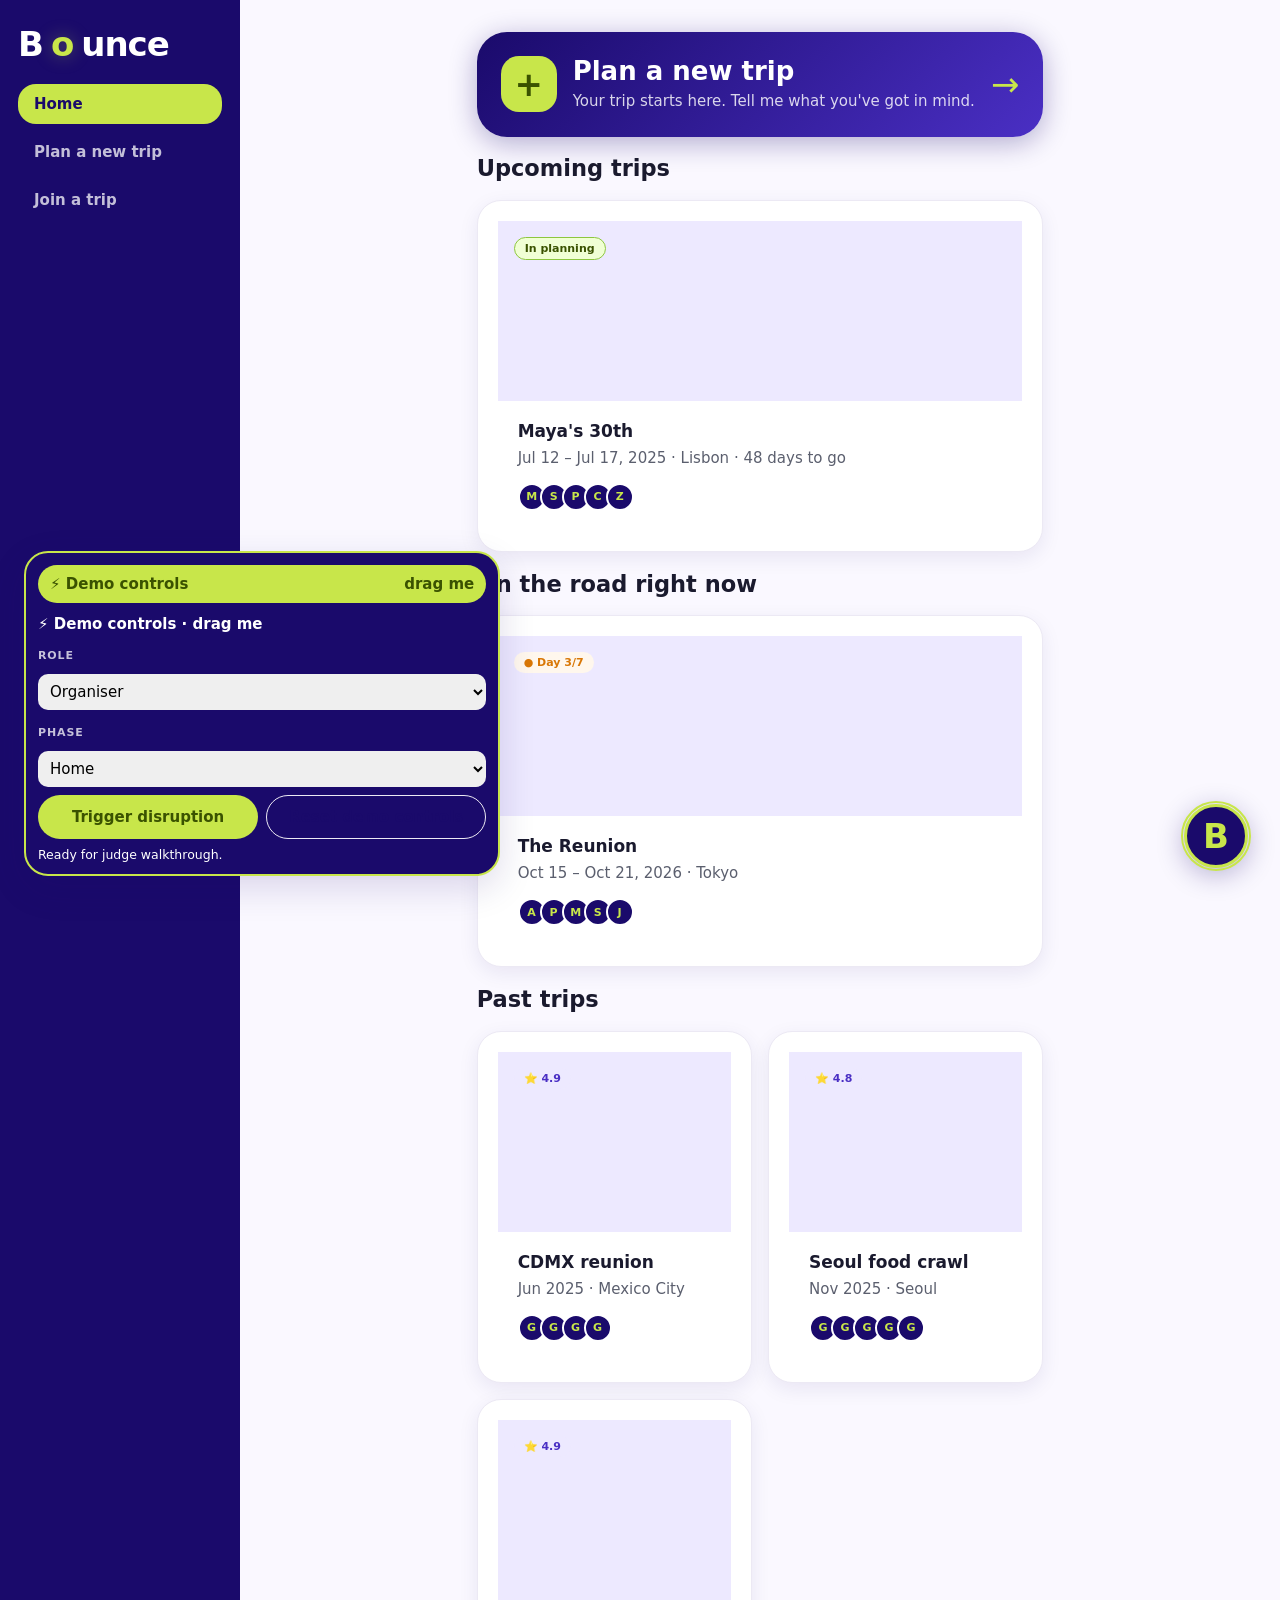
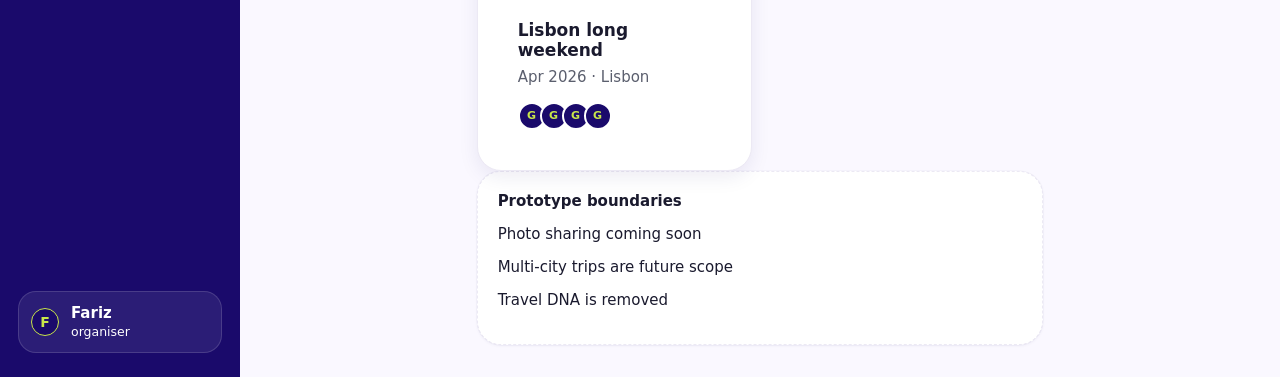
==== cloudrun/bounce-v5-prototype/index.html @ 6559b390 "deploy: add v5 Cloud Run prototype service" ====
<!doctype html>
<html lang="en">
<head>
  <meta charset="utf-8">
  <meta name="viewport" content="width=device-width, initial-scale=1">
  <title>Bounce v5 L1 prototype</title>
  <style>
    :root {
      --purple: #1A0A6B;
      --purple-mid: #4A2FC4;
      --purple-light: #6B50E8;
      --purple-tint: #EDE9FF;
      --lime: #C8E64A;
      --lime-dark: #8DC63F;
      --lime-tint: #F0FFD4;
      --lime-text: #3A5200;
      --orange: #F47B20;
      --orange-yellow: #FBBF24;
      --orange-tint: #FFF7ED;
      --success: #16A34A;
      --success-tint: #F0FDF4;
      --warning: #D97706;
      --warning-tint: #FFF7ED;
      --danger: #DC2626;
      --danger-tint: #FEF2F2;
      --danger-text: #7F1D1D;
      --cat-food: #F47B20;
      --cat-culture: #7C3AED;
      --cat-nature: #16A34A;
      --cat-transport: #1A0A6B;
      --cat-shopping: #EC4899;
      --cat-hotel: #C8E64A;
      --cat-nightlife: #4A2FC4;
      --cat-wellness: #0D9488;
      --bg-page: #FAF8FF;
      --bg-card: #FFFFFF;
      --bg-raised: #FAFAFA;
      --text-primary: #1A1A2E;
      --text-secondary: #5B5F6E;
      --text-tertiary: #9CA3AF;
      --text-inverse: #FFFFFF;
      --border-light: #ECE9F4;
      --border-medium: #D1CEDB;
      --border-strong: #9CA3AF;
      --font-logo: 'Baloo 2', system-ui, cursive;
      --font-display: 'Nunito', system-ui, sans-serif;
      --font-sans: 'Nunito', system-ui, sans-serif;
      --font-mono: 'SF Mono', 'Fira Code', ui-monospace, monospace;
      --text-xs: 11px;
      --text-sm: 13px;
      --text-base: 15px;
      --text-md: 17px;
      --text-lg: 20px;
      --text-xl: 26px;
      --text-2xl: 34px;
      --text-3xl: 48px;
      --leading-tight: 1.2;
      --leading-normal: 1.5;
      --leading-relaxed: 1.65;
      --sp-1: 4px;
      --sp-2: 8px;
      --sp-3: 12px;
      --sp-4: 16px;
      --sp-5: 20px;
      --sp-6: 24px;
      --sp-8: 32px;
      --sp-10: 40px;
      --sp-12: 48px;
      --sp-16: 64px;
      --r-xs: 6px;
      --r-sm: 10px;
      --r-md: 14px;
      --r-lg: 18px;
      --r-xl: 24px;
      --r-2xl: 30px;
      --r-pill: 99px;
      --shadow-card: 0 1px 3px rgba(26,10,107,.05), 0 0 0 .5px rgba(26,10,107,.04);
      --shadow-raised: 0 6px 20px rgba(26,10,107,.08);
      --shadow-float: 0 12px 36px rgba(26,10,107,.14);
      --shadow-bounce: 0 6px 28px rgba(26,10,107,.32);
      --z-nav: 100;
      --z-chat: 200;
      --z-overlay: 300;
      --z-toast: 400;
      --z-judge: 500;
      --t-fast: 140ms ease;
      --t-normal: 220ms ease;
      --t-slow: 320ms cubic-bezier(0.4, 0, 0.2, 1);
    }
    * { box-sizing: border-box; }
    body { margin: 0; min-height: 100vh; font-family: var(--font-sans); font-size: var(--text-base); background: var(--bg-page); color: var(--text-primary); }
    button, select { font: inherit; }
    .app-shell { display: grid; grid-template-columns: 240px minmax(0, 1fr); min-height: 100vh; }
    .sidebar { background: var(--purple); color: var(--text-inverse); padding: var(--sp-6) 18px; display: flex; flex-direction: column; gap: var(--sp-5); }
    .logomark { display: inline-flex; align-items: center; gap: var(--sp-2); font-family: var(--font-logo); font-weight: 900; font-size: var(--text-2xl); letter-spacing: -.03em; color: var(--text-inverse); text-decoration: none; }
    .logomark-o { color: var(--lime); text-shadow: 0 0 18px rgba(200,230,74,.35); }
    .bounce-avatar { width: 40px; height: 40px; border-radius: 50%; background: var(--purple); color: var(--lime); font-family: var(--font-logo); font-weight: 800; font-size: 20px; display: inline-flex; align-items: center; justify-content: center; border: 2px solid var(--lime); }
    .bounce-avatar-sm { width: 28px; height: 28px; font-size: 14px; border-width: 1.5px; }
    .bounce-avatar-lg { width: 72px; height: 72px; font-size: 36px; box-shadow: var(--shadow-bounce); }
    .nav { display: grid; gap: var(--sp-2); }
    .nav button { text-align: left; background: transparent; color: rgba(255,255,255,.74); display: flex; align-items: center; gap: var(--sp-3); padding: 11px var(--sp-4); border-radius: var(--r-lg); border: 0; font-weight: 700; cursor: pointer; transition: var(--t-fast); }
    .nav button:hover { background: rgba(255,255,255,.08); color: var(--text-inverse); }
    .nav button.active { background: var(--lime); color: var(--purple); font-weight: 900; }
    .trip-card-context { border-left: 3px solid var(--lime); background: rgba(255,255,255,.06); border-radius: var(--r-md); padding: var(--sp-4); }
    .page-body { max-width: 1320px; margin: 0 auto; padding: var(--sp-8); }
    .hero { position: relative; overflow: hidden; background: var(--purple); color: var(--text-inverse); border-radius: var(--r-2xl); padding: var(--sp-8); display: grid; gap: var(--sp-3); box-shadow: var(--shadow-bounce); }
    .hero::after { content: ''; position: absolute; width: 220px; height: 220px; right: -72px; top: -72px; border-radius: 50%; background: var(--orange-tint); opacity: .22; }
    .hero h1 { position: relative; margin: 0; font-family: var(--font-display); font-size: var(--text-2xl); line-height: var(--leading-tight); letter-spacing: -.02em; }
    .hero p { position: relative; margin: 0; color: rgba(255,255,255,.82); line-height: var(--leading-relaxed); }
    .btn { border: 0; border-radius: var(--r-pill); padding: 12px 22px; font-weight: 900; cursor: pointer; transition: var(--t-fast); display: inline-flex; align-items: center; justify-content: center; gap: var(--sp-2); }
    .btn:hover { transform: translateY(-1px); }
    .btn-primary { background: var(--purple-mid); color: var(--text-inverse); }
    .btn-primary:hover { background: var(--purple-light); }
    .btn-lime { background: var(--lime); color: var(--lime-text); }
    .btn-ghost { background: transparent; color: var(--purple); border: 1px solid var(--border-light); }
    .button-primary { background: var(--lime); color: var(--lime-text); border: 0; border-radius: var(--r-pill); padding: 12px 18px; font-weight: 900; cursor: pointer; }
    .home-plan-new { width: 100%; border: 0; text-align: left; border-radius: var(--r-2xl); padding: var(--sp-6); background: linear-gradient(135deg, var(--purple), var(--purple-mid)); color: var(--text-inverse); display: grid; grid-template-columns: 56px minmax(0, 1fr) auto; align-items: center; gap: var(--sp-4); box-shadow: var(--shadow-bounce); cursor: pointer; }
    .home-plan-new-icon { width: 56px; height: 56px; border-radius: var(--r-lg); background: var(--lime); color: var(--lime-text); display: inline-flex; align-items: center; justify-content: center; font-size: var(--text-2xl); font-weight: 900; }
    .home-plan-new-body { display: grid; gap: var(--sp-1); }
    .home-plan-new-title { font-size: var(--text-xl); font-weight: 900; }
    .home-plan-new-sub { color: rgba(255,255,255,.82); line-height: var(--leading-normal); }
    .home-plan-new-arrow { font-size: var(--text-2xl); color: var(--lime); }
    .trips-grid { display: grid; grid-template-columns: repeat(auto-fit, minmax(220px, 1fr)); gap: var(--sp-4); margin-top: var(--sp-4); }
    .trip-card { display: block; width: 100%; text-align: left; padding: 0; overflow: hidden; cursor: pointer; }
    .trip-cover { height: 180px; padding: var(--sp-4); background: var(--purple-tint); display: flex; align-items: flex-start; justify-content: flex-start; }
    .trip-state-badge { display: inline-flex; }
    .trip-meta { display: grid; gap: var(--sp-2); padding: var(--sp-5); }
    .trip-name { margin: 0; font-size: var(--text-md); font-weight: 900; color: var(--text-primary); }
    .avatar-stack { display: flex; align-items: center; margin-top: var(--sp-2); }
    .avatar-stack .member-avatar { width: 28px; height: 28px; border-radius: 50%; background: var(--purple); color: var(--lime); border: 2px solid var(--bg-card); display: inline-flex; align-items: center; justify-content: center; font-size: var(--text-xs); font-weight: 900; margin-left: -6px; }
    .avatar-stack .member-avatar:first-child { margin-left: 0; }
    .card { background: var(--bg-card); border: 1px solid var(--border-light); border-radius: var(--r-xl); padding: var(--sp-5); box-shadow: var(--shadow-card); }
    .card-purple { background: var(--purple); color: var(--text-inverse); border-color: var(--purple); }
    .card-lime { background: var(--lime-tint); border-color: var(--lime-dark); }
    .card-elevated { box-shadow: var(--shadow-raised); }
    .tag { display: inline-flex; border-radius: var(--r-pill); padding: 4px 10px; font-size: var(--text-xs); font-weight: 900; }
    .tag-lime { background: var(--lime-tint); color: var(--lime-text); border: 1px solid var(--lime-dark); }
    .tag-purple { background: var(--purple-tint); color: var(--purple-mid); }
    .tag-orange { background: var(--orange-tint); color: var(--warning); }
    .muted { color: var(--text-secondary); }
    .cut-note { border-style: dashed; background: var(--bg-card); }
    .bounce-fab { position: fixed; right: var(--sp-8); bottom: var(--sp-8); width: 64px; height: 64px; border-radius: 50%; background: var(--purple); color: var(--lime); border: 3px solid var(--lime); box-shadow: var(--shadow-bounce); z-index: var(--z-chat); display: inline-flex; align-items: center; justify-content: center; font-family: var(--font-logo); font-size: var(--text-2xl); font-weight: 900; cursor: pointer; }
    .bounce-fab.has-alert::before { content: ''; position: absolute; inset: -6px; border-radius: 50%; border: 2px solid var(--lime); animation: pulse-ring 1.8s ease infinite; }
    @keyframes pulse-ring { 0% { transform: scale(.92); opacity: .8; } 70% { transform: scale(1.3); opacity: 0; } 100% { opacity: 0; } }
    .entry-conversation { display: grid; gap: var(--sp-5); }
    .entry-hero { display: grid; grid-template-columns: 88px minmax(0, 1fr); gap: var(--sp-5); align-items: center; }
    .entry-mascot { width: 88px; height: 88px; border-radius: 50%; background: var(--purple); color: var(--lime); border: 3px solid var(--lime); display: inline-flex; align-items: center; justify-content: center; font-family: var(--font-logo); font-size: var(--text-3xl); font-weight: 900; box-shadow: var(--shadow-bounce); }
    .trip-prompt-textarea { width: 100%; min-height: 132px; resize: vertical; border: 1px solid var(--border-light); border-radius: var(--r-xl); padding: var(--sp-4); font: inherit; line-height: var(--leading-relaxed); }
    .trip-type-chips { display: flex; flex-wrap: wrap; gap: var(--sp-2); }
    .trip-type-chip { border: 1px solid var(--border-light); background: var(--bg-card); color: var(--purple); border-radius: var(--r-pill); padding: 8px 12px; font-weight: 800; cursor: pointer; }
    .trip-type-chip.is-selected { background: var(--lime); color: var(--lime-text); border-color: var(--lime-dark); }
    .entry-response { border-left: 4px solid var(--lime-dark); background: var(--lime-tint); border-radius: 0 var(--r-lg) var(--r-lg) 0; padding: var(--sp-4) var(--sp-5); }

    .profile-layout { display: grid; grid-template-columns: minmax(180px, 260px) minmax(0, 1fr); gap: var(--sp-5); align-items: start; }
    .profile-tabs { display: grid; gap: var(--sp-2); position: sticky; top: var(--sp-5); }
    .profile-tab { width: 100%; text-align: left; border: 1px solid var(--border-light); background: var(--bg-card); color: var(--purple); border-radius: var(--r-lg); padding: var(--sp-3) var(--sp-4); font-weight: 900; cursor: pointer; }
    .profile-tab.active { background: var(--purple); color: var(--text-inverse); border-color: var(--purple); box-shadow: var(--shadow-raised); }
    .profile-tab-panel { min-height: 460px; display: flex; flex-direction: column; gap: var(--sp-4); }
    .profile-field-grid { display: grid; grid-template-columns: repeat(auto-fit, minmax(180px, 1fr)); gap: var(--sp-3); }
    .profile-field { border: 1px solid var(--border-light); border-radius: var(--r-lg); padding: var(--sp-4); background: var(--bg-raised); }
    .profile-field strong { display: block; margin-bottom: var(--sp-1); color: var(--purple); }
    .profile-save-row { margin-top: auto; padding-top: var(--sp-4); border-top: 1px solid var(--border-light); display: flex; align-items: center; justify-content: space-between; gap: var(--sp-3); }
    .profile-save-row.is-anchored { position: sticky; bottom: var(--sp-4); background: linear-gradient(180deg, rgba(255,255,255,.82), var(--bg-card)); border-radius: var(--r-lg); padding: var(--sp-3); box-shadow: var(--shadow-card); }
    .profile-feedback { color: var(--success); font-weight: 900; min-height: 22px; }
    .profile-readonly-note { border: 1px dashed var(--border-medium); border-radius: var(--r-lg); padding: var(--sp-3); color: var(--text-secondary); background: var(--bg-raised); }

    .planning-layout { display: grid; gap: var(--sp-5); }
    .planning-main-grid { display: grid; grid-template-columns: minmax(0, 1.35fr) minmax(280px, .65fr); gap: var(--sp-5); align-items: start; }
    .planning-day-rail { display: flex; flex-wrap: wrap; gap: var(--sp-2); }
    .planning-day-rail button { border: 1px solid var(--border-light); background: var(--bg-card); color: var(--purple); border-radius: var(--r-pill); padding: 9px 13px; font-weight: 900; cursor: pointer; }
    .planning-day-rail button.active { background: var(--lime); color: var(--lime-text); border-color: var(--lime-dark); }
    .view-toggle { display: inline-flex; gap: var(--sp-1); padding: var(--sp-1); border-radius: var(--r-pill); background: var(--purple-tint); }
    .view-toggle button { border: 0; border-radius: var(--r-pill); padding: 8px 12px; background: transparent; color: var(--purple); font-weight: 900; cursor: pointer; }
    .view-toggle button.active { background: var(--purple); color: var(--text-inverse); }
    .activity-card { display: grid; grid-template-columns: auto minmax(0, 1fr) auto; gap: var(--sp-3); align-items: start; border: 1px solid var(--border-light); border-radius: var(--r-lg); padding: var(--sp-4); background: var(--bg-card); }
    .activity-time { color: var(--purple); font-weight: 900; }
    .activity-menu { width: 34px; height: 34px; border: 1px solid var(--border-light); border-radius: 50%; background: var(--bg-card); color: var(--purple); font-weight: 900; cursor: pointer; }
    .budget-card { display: grid; gap: var(--sp-3); }
    .budget-input-grid { display: grid; grid-template-columns: 1fr 1fr; gap: var(--sp-3); }
    .budget-input-grid input { width: 100%; border: 1px solid var(--border-light); border-radius: var(--r-md); padding: var(--sp-3); font: inherit; }
    .budget-save-row { margin-top: auto; padding-top: var(--sp-3); border-top: 1px solid var(--border-light); display: flex; justify-content: space-between; gap: var(--sp-3); align-items: center; }
    .budget-save-row.is-anchored { position: sticky; bottom: var(--sp-4); background: var(--bg-card); border-radius: var(--r-lg); padding: var(--sp-3); box-shadow: var(--shadow-card); }
    .planning-map-card { min-height: 220px; display: grid; place-items: center; text-align: center; background: linear-gradient(135deg, var(--purple-tint), var(--lime-tint)); }
    .flight-group { display: grid; gap: var(--sp-3); }
    .flight-option { display: grid; grid-template-columns: minmax(0, 1fr) auto; gap: var(--sp-3); border: 1px solid var(--border-light); border-radius: var(--r-lg); padding: var(--sp-4); background: var(--bg-card); }
    .suggestions-list { display: grid; gap: var(--sp-3); }
    .suggestion-card { border-left: 4px solid var(--lime-dark); }
    .suggestions-nav-label { position: relative; display: inline-flex; align-items: center; gap: var(--sp-2); }
    .suggestions-nav-badge { position: absolute; right: -16px; top: -10px; min-width: 20px; height: 20px; border-radius: 50%; background: var(--lime); color: var(--lime-text); display: inline-flex; align-items: center; justify-content: center; font-size: var(--text-xs); font-weight: 900; border: 1px solid var(--purple); }

    .active-today-grid { display: grid; grid-template-columns: minmax(0, 1.2fr) minmax(280px, .8fr); gap: var(--sp-5); align-items: start; }
    .quick-action-grid { display: grid; grid-template-columns: repeat(auto-fit, minmax(150px, 1fr)); gap: var(--sp-3); }
    .today-card { display: grid; grid-template-columns: auto minmax(0, 1fr); gap: var(--sp-3); border: 1px solid var(--border-light); border-radius: var(--r-lg); padding: var(--sp-4); background: var(--bg-card); }
    .flock-switcher { display: flex; flex-wrap: wrap; gap: var(--sp-2); }
    .flock-switcher button { border: 1px solid var(--border-light); border-radius: var(--r-pill); background: var(--bg-card); color: var(--purple); padding: 9px 13px; font-weight: 900; cursor: pointer; }
    .flock-switcher button.active { background: var(--lime); color: var(--lime-text); border-color: var(--lime-dark); }
    .countdown-chip { display: inline-flex; border-radius: var(--r-pill); background: var(--orange-tint); color: var(--warning); padding: 6px 12px; font-weight: 900; }
    .flock-map-svg { width: 100%; min-height: 210px; border-radius: var(--r-lg); background: var(--purple-tint); }
    .modal-backdrop { position: fixed; inset: 0; z-index: var(--z-overlay); background: rgba(26,10,107,.38); display: grid; place-items: center; padding: var(--sp-5); }
    .disruption-modal { max-width: 720px; width: min(720px, 100%); display: grid; gap: var(--sp-3); }
    .expense-mode-grid, .expense-category-grid { display: grid; grid-template-columns: repeat(auto-fit, minmax(140px, 1fr)); gap: var(--sp-3); }
    .expense-mode-grid button, .expense-category-grid button { border: 1px solid var(--border-light); border-radius: var(--r-lg); background: var(--bg-card); color: var(--purple); padding: var(--sp-3); font-weight: 900; cursor: pointer; }
    .expense-mode-grid button.active, .expense-category-grid button.active { background: var(--purple); color: var(--text-inverse); }
    .alert-list { display: grid; gap: var(--sp-3); }
    .alert-card { border-left: 4px solid var(--orange); }

    .wrap-summary-grid { display: grid; grid-template-columns: repeat(auto-fit, minmax(180px, 1fr)); gap: var(--sp-3); }
    .wrap-category-grid { display: grid; grid-template-columns: repeat(auto-fit, minmax(180px, 1fr)); gap: var(--sp-3); }
    .wrap-category-card { border: 1px solid var(--border-light); border-radius: var(--r-lg); padding: var(--sp-4); background: var(--bg-raised); }
    .wrap-settlement-list { display: grid; gap: var(--sp-2); padding-left: 20px; }
    .bouncesay-card { border-left: 4px solid var(--lime-dark); background: var(--lime-tint); }

    .bounce-chat-panel { position: fixed; right: var(--sp-8); bottom: 112px; width: min(420px, calc(100vw - 32px)); max-height: min(680px, calc(100vh - 140px)); z-index: var(--z-chat); display: grid; grid-template-rows: auto minmax(0, 1fr) auto; overflow: hidden; }
    .bounce-chat-header { display: flex; align-items: center; justify-content: space-between; gap: var(--sp-3); border-bottom: 1px solid var(--border-light); padding-bottom: var(--sp-3); }
    .bounce-message-stream { display: grid; align-content: start; gap: var(--sp-3); overflow: auto; padding: var(--sp-4) 0; }
    .bounce-message { border-radius: var(--r-lg); padding: var(--sp-3); background: var(--purple-tint); }
    .bounce-message.user { background: var(--lime-tint); justify-self: end; max-width: 88%; }
    .bounce-pill-input { display: grid; grid-template-columns: minmax(0, 1fr) auto; gap: var(--sp-2); border-top: 1px solid var(--border-light); padding-top: var(--sp-3); }
    .bounce-pill-input input { border: 1px solid var(--border-light); border-radius: var(--r-pill); padding: 12px 14px; font: inherit; }
    .permission-label { display: inline-flex; border-radius: var(--r-pill); padding: 6px 10px; background: var(--orange-tint); color: var(--warning); font-size: var(--text-xs); font-weight: 900; }
    .judge-panel { position: fixed; left: var(--sp-6); bottom: var(--sp-6); z-index: var(--z-judge); background: var(--purple); color: var(--text-inverse); border: 2px solid var(--lime); border-radius: var(--r-xl); padding: var(--sp-3); box-shadow: var(--shadow-float); min-width: 240px; user-select: none; touch-action: none; }
    .judge-panel-pill { width: 100%; border: 0; border-radius: var(--r-pill); background: var(--lime); color: var(--lime-text); padding: 10px 12px; font-weight: 900; cursor: grab; display: flex; align-items: center; justify-content: space-between; gap: var(--sp-2); }
    .judge-panel-pill:active { cursor: grabbing; }
    .judge-panel-body { display: grid; gap: var(--sp-2); padding-top: var(--sp-3); }
    .judge-actions { display: grid; grid-template-columns: 1fr 1fr; gap: var(--sp-2); }
    .judge-panel label { display: block; margin: var(--sp-2) 0 var(--sp-1); font-size: var(--text-xs); color: rgba(255,255,255,.75); text-transform: uppercase; font-weight: 900; letter-spacing: .08em; }
    .judge-panel select { width: 100%; border-radius: var(--r-sm); border: 0; padding: var(--sp-2); }
    .user-pill { margin-top: auto; width: 100%; background: rgba(255,255,255,.08); border: 1px solid rgba(255,255,255,.14); color: var(--text-inverse); border-radius: var(--r-lg); padding: var(--sp-3); display: flex; align-items: center; gap: var(--sp-3); cursor: pointer; text-align: left; }
    .user-pill:hover { background: rgba(255,255,255,.12); }
    .mobile-topbar { display: none; align-items: center; justify-content: space-between; gap: var(--sp-3); position: sticky; top: 0; z-index: var(--z-nav); background: var(--purple); color: var(--text-inverse); padding: var(--sp-3) var(--sp-4); }
    .mobile-menu-button { width: 40px; height: 40px; border-radius: var(--r-md); border: 1px solid rgba(255,255,255,.18); background: rgba(255,255,255,.08); color: var(--text-inverse); font-weight: 900; cursor: pointer; }
    .mobile-backdrop { position: fixed; inset: 0; background: rgba(0,0,0,.4); z-index: 150; opacity: 0; pointer-events: none; transition: opacity var(--t-normal); }
    .mobile-backdrop.show { opacity: 1; pointer-events: auto; }
    *:focus-visible { outline: 2.5px solid var(--purple-mid); outline-offset: 2px; border-radius: var(--r-xs); }
    @media (max-width: 900px) {
      .app-shell { grid-template-columns: 1fr; }
      .mobile-topbar { display: flex; }
      .sidebar { position: fixed; left: 0; top: 0; width: 280px; height: 100vh; z-index: var(--z-chat); transform: translateX(-100%); transition: transform 260ms cubic-bezier(.4,0,.2,1); }
      .sidebar.open { transform: translateX(0); }
      .page-body { padding: var(--sp-4); }
      .profile-layout { grid-template-columns: 1fr; }
      .profile-tabs { position: static; grid-template-columns: 1fr; }
      .planning-main-grid { grid-template-columns: 1fr; }
      .active-today-grid { grid-template-columns: 1fr; }
      .budget-input-grid { grid-template-columns: 1fr; }
      .bounce-chat-panel { right: var(--sp-4); bottom: 92px; }
      .bounce-fab { right: var(--sp-4); bottom: var(--sp-4); }
    }
  </style>
</head>
<body>
  <main id="app" aria-label="Bounce v5 L1 prototype"></main>
  <script>
    // Prototype hash route shape: screen=X&phase=Y&user=Z
    const DEMO_TRIPS = [
      {
        id: 'lisbon-bday',
        name: "Maya's 30th",
        city: 'Lisbon', country: 'Portugal',
        dates: 'Jul 12 – Jul 17, 2025',
        state: 'planning',
        daysToGo: 48, totalDays: 6,
        budget: { total: 2950, perDay: 98, currency: 'EUR' },
        members: ['maya', 'sofiaA', 'priyaN', 'chloe', 'zara'],
      },
      {
        id: 'reunion-tk26',
        name: 'The Reunion',
        city: 'Tokyo', country: 'Japan',
        dates: 'Oct 15 – Oct 21, 2026',
        state: 'active',
        activeDay: 3, totalDays: 7,
        members: ['alex', 'priya', 'marcus', 'sofia', 'jake', 'aditya', 'emma', 'carlos', 'liam', 'rania'],
      },
      { id: 'cdmx-reunion', name: 'CDMX reunion', city: 'Mexico City', country: 'Mexico', dates: 'Jun 2025', state: 'past', travelers: 4, rating: '4.9' },
      { id: 'seoul-food-crawl', name: 'Seoul food crawl', city: 'Seoul', country: 'South Korea', dates: 'Nov 2025', state: 'past', travelers: 6, rating: '4.8' },
      { id: 'lisbon-long-weekend', name: 'Lisbon long weekend', city: 'Lisbon', country: 'Portugal', dates: 'Apr 2026', state: 'past', travelers: 4, rating: '4.9' }
    ];
    const WRAP_DATA = {
      'cdmx-reunion': {
        currency: 'MXN', total: 'MX$37,000', perPerson: 'MX$9,250/person',
        note: 'Markets, tacos, and easy settling kept the reunion relaxed.',
        categoryBreakdown: [['Tacos + markets', 'MX$14,400'], ['Museums + lucha', 'MX$8,600'], ['Metro + rideshare', 'MX$5,200'], ['Apartment', 'MX$8,800']],
        settlements: ['Alex pays Maya MX$1,250', 'Sofia pays Priya MX$840'],
        bounceSay: 'BounceSay insight: CDMX worked because food stops doubled as flexible regroup moments.'
      },
      'seoul-food-crawl': {
        currency: 'KRW', total: '₩5,900,000', perPerson: '₩983,000/person',
        note: 'Food crawls and late trains made this one feel effortless.',
        categoryBreakdown: [['K-BBQ + markets', '₩2,150,000'], ['Cafes + dessert', '₩820,000'], ['Subway passes', '₩390,000'], ['Hanok stay', '₩2,540,000']],
        settlements: ['Jake pays Emma ₩74,000', 'Marcus pays Rania ₩52,000'],
        bounceSay: 'BounceSay insight: Seoul felt smooth because transit and food choices stayed clustered.'
      },
      'lisbon-long-weekend': {
        currency: 'EUR', total: '€1,160', perPerson: '€290/person',
        note: 'A compact weekend with sunny walks and no budget drama.',
        categoryBreakdown: [['Pastéis + seafood', '€420'], ['Views + museums', '€180'], ['Tram + train', '€96'], ['Apartment', '€464']],
        settlements: ['Sofia pays Priya €38', 'Alex pays Maya €24'],
        bounceSay: 'BounceSay insight: Lisbon stayed easy because the group kept one anchor plan per day.'
      }
    };
    const ROUTES = ['/', '/trip/:id', '/trip/:id/plan', '/trip/:id/active', '/trip/:id/flock', '/trip/:id/wrap', '/chat', '/join/:token'];
    const TRIP_TYPE_CHIPS = ['Birthday trip', 'Friends reunion', 'Food crawl', 'Low walking first day', 'Beach reset'];


    const PLANNING_DAYS = [
      { day: 'Day 1', title: 'Arrival + Alfama ease-in', activities: [
        { time: '10:30', title: 'Arrivals and apartment drop', meta: 'Baixa · keep it light' },
        { time: '15:00', title: 'Alfama wander with photo stops', meta: 'Culture · low walking loops' },
        { time: '20:00', title: 'Birthday dinner shortlist', meta: 'Food · organiser picks final spot' },
      ]},
      { day: 'Day 2', title: 'Belém and riverside food day', activities: [
        { time: '09:30', title: 'Pastéis de Belém breakfast', meta: 'Food · pending suggestion fit' },
        { time: '13:00', title: 'MAAT riverside walk', meta: 'Culture · tram-friendly' },
        { time: '18:30', title: 'Sunset miradouro picnic', meta: 'Nature · group vote' },
      ]},
      { day: 'Day 3', title: 'Beach reset and easy evening', activities: [
        { time: '11:00', title: 'Cascais beach window', meta: 'Transport · train first' },
        { time: '17:00', title: 'Free time buffer', meta: 'Wellness · no pressure' },
        { time: '21:00', title: 'Late snacks near Bairro Alto', meta: 'Nightlife · optional' },
      ]}
    ];
    const FLIGHT_GROUPS = [
      { origin: 'London', options: [
        { airline: 'TAP direct', time: '08:15 → 11:05', price: '€180', risk: 'Low risk' },
        { airline: 'BA direct', time: '13:40 → 16:30', price: '€210', risk: 'Medium risk' },
        { airline: 'Iberia via MAD', time: '16:20 → 22:10', price: '€155', risk: 'Tight connection' },
      ]},
      { origin: 'Singapore', options: [
        { airline: 'Qatar via DOH', time: '02:00 → 13:45', price: '€760', risk: 'Low risk' },
        { airline: 'Emirates via DXB', time: '01:40 → 14:20', price: '€810', risk: 'Medium risk' },
        { airline: 'Turkish via IST', time: '23:35 → 12:55', price: '€720', risk: 'Tight connection' },
      ]},
      { origin: 'New York', options: [
        { airline: 'United direct', time: '20:10 → 08:05', price: '€540', risk: 'Low risk' },
        { airline: 'TAP direct', time: '22:05 → 09:50', price: '€510', risk: 'Medium risk' },
        { airline: 'Air Europa via MAD', time: '18:40 → 11:45', price: '€465', risk: 'Tight connection' },
      ]}
    ];
    const SUGGESTIONS = [
      { title: 'Pastéis de Belém breakfast', by: 'Sofia', status: 'pending', note: 'Add it before MAAT so nobody starts hungry.' },
      { title: 'Sunset miradouro picnic', by: 'Priya', status: 'pending', note: 'Low-cost birthday moment with great photos.' }
    ];


    const ACTIVE_TODAY = [
      { time: '09:20', title: 'Shibuya crossing coffee check-in', meta: 'Tokyo Day 3 · everyone meets near Hachikō' },
      { time: '11:00', title: 'TeamLab Borderless window', meta: 'Tickets held · 22 min transit buffer' },
      { time: '15:30', title: 'Harajuku snack loop', meta: 'Flexible flock split before dinner' }
    ];
    const FLOCKS = [
      { id: 'main', label: 'Main flock', countdown: '18 min until meetup', schedule: ['Meet at Shibuya Hachikō', 'Walk to coffee checkpoint', 'Transit to TeamLab together'] },
      { id: 'slow', label: 'Slow morning flock', countdown: '42 min until meetup', schedule: ['Start at hotel lobby', 'Taxi to Shibuya', 'Join main flock at coffee'] },
      { id: 'food', label: 'Snack scout flock', countdown: '25 min until meetup', schedule: ['Pick up onigiri', 'Find covered waiting spot', 'Share snack options in chat'] }
    ];
    const DISRUPTION_OPTIONS = [
      { title: 'Shinjuku food hall pivot', impact: 'Keeps dinner indoors and reduces wet walking.' },
      { title: 'Harajuku indoor arcade', impact: 'Preserves group energy with a shorter train hop.' },
      { title: 'Hotel reset + later ramen', impact: 'Best for tired members and heavy rain.' }
    ];
    const SPLIT_MODES = ['Equally', 'By item', 'By percentage', 'Custom shares'];
    const EXPENSE_CATEGORIES = [
      { category: 'Food', amount: '¥18,400' },
      { category: 'Culture', amount: '¥26,000' },
      { category: 'Transport', amount: '¥7,800' },
      { category: 'Shopping', amount: '¥12,200' },
      { category: 'Hotel', amount: '¥88,000' },
      { category: 'Wellness', amount: '¥6,500' }
    ];
    const ALERTS = [
      { title: 'Rain starts near Shinjuku at 17:30', detail: 'Bounce suggests moving dinner backup earlier.' },
      { title: 'JR Yamanote crowding is high', detail: 'Leave 12 minutes earlier for TeamLab transfer.' }
    ];


    const BOUNCE_RESPONSES = [
      'I can help with the current demo screen using local prototype data.',
      'For this L1 prototype, I’ll keep the answer deterministic and offline.',
      'Try the judge controls or switch trip phases to see role-aware guidance.'
    ];

    const PROFILE_TABS = [
      { id: 'about-me', label: 'About me', intro: 'The profile summary Bounce uses to keep group planning human.', fields: [['Home base', 'Singapore'], ['Vibe', 'Food-first planner, relaxed mornings'], ['Group note', 'Prefer consensus, then clear decisions']] },
      { id: 'food-diet', label: 'Food & diet', intro: 'Diet and food preferences that should shape every itinerary.', fields: [['Diet', 'Pescatarian-friendly picks'], ['Avoid', 'Shellfish and rushed breakfasts'], ['Loved cuisines', 'Japanese, Portuguese, Mexican street food']] },
      { id: 'how-i-travel', label: 'How I travel', intro: 'Travel style controls Bounce recommendations and pacing.', fields: [['Pace', 'One anchor plan per day'], ['Transport', 'Trains first, taxis late at night'], ['Accessibility', 'Low walking on arrival day']] },
      { id: 'past-trips', label: 'Past trips', readOnly: true, intro: 'Past trips tab is read-only so demo history stays stable.', fields: [['CDMX reunion', 'MX$37,000 · ⭐ 4.9'], ['Seoul food crawl', '₩5,900,000 · ⭐ 4.8'], ['Lisbon long weekend', '€1,160 · ⭐ 4.9']] },
      { id: 'passport-visas', label: 'Passport & visas', intro: 'Travel document reminders without exposing private document numbers.', fields: [['Passport', 'Valid through 2030'], ['Schengen', 'No visa needed for short stays'], ['Japan', 'Visa-free tourist entry']] }
    ];
    const state = { route: '/', role: 'organiser', phase: 'home', tripId: null, screen: 'home', user: 'maya', isDrawerOpen: false, entryPrompt: '', selectedTripChips: ['Friends reunion'], planningResponse: '', activeProfileTab: 'about-me', profileFeedback: '', activePlanningDay: 0, planningView: 'Timeline', budgetFeedback: '', activeFlock: 'main', disruptionOpen: false, expenseSplitMode: 'Equally', expenseCategory: 'Food', expenseFeedback: '', showEmptyAlerts: false, isBounceOpen: false, bounceInput: '', bounceMessages: [{ sender: 'Bounce', text: 'I can help with the current demo screen using local prototype data.' }], isJudgeOpen: true, judgePosition: null, judgeDrag: null, judgeFeedback: 'Ready for judge walkthrough.' };

    function tripById(id) { return DEMO_TRIPS.find((trip) => trip.id === id) || null; }
    function parseHashRoute() {
      const rawHash = window.location.hash.replace(/^#/, '');
      const params = new URLSearchParams(rawHash || 'screen=home');
      return {
        screen: params.get('screen') || 'home',
        phase: params.get('phase') || null,
        user: params.get('user') || state.user,
        tripId: params.get('trip') || null,
      };
    }
    function phaseForTrip(trip) {
      if (!trip) return 'home';
      if (trip.state === 'planning') return 'planning-itinerary';
      if (trip.state === 'active') return 'active-today';
      if (trip.state === 'past') return 'wrap';
      return 'home';
    }
    function routeToTrip(trip) {
      const phase = phaseForTrip(trip);
      const params = new URLSearchParams({ screen: 'trip', phase, user: state.user, trip: trip.id });
      window.location.hash = params.toString();
      return phase;
    }
    function applyHashRoute() {
      const route = parseHashRoute();
      state.screen = route.screen;
      state.user = route.user;
      state.tripId = route.tripId;
      const trip = tripById(route.tripId);
      state.phase = route.phase || phaseForTrip(trip);
      renderApp();
    }
    function closeMobileDrawer() { state.isDrawerOpen = false; }
    function toggleMobileDrawer() { state.isDrawerOpen = !state.isDrawerOpen; renderApp(); }
    function navigate(phase) { state.phase = phase; closeMobileDrawer(); renderApp(); }
    function setTripContext(id) { if (id === null) state.tripId = null; else state.tripId = id; const trip = tripById(id); state.phase = trip ? routeToTrip(trip) : 'home'; if (id === null) window.location.hash = 'screen=home&phase=home&user=' + encodeURIComponent(state.user); closeMobileDrawer(); renderApp(); }
    function setRole(role) { state.role = role; renderApp(); }
    function setPhase(phase) { state.phase = phase; closeMobileDrawer(); renderApp(); }
    function setDemoPhase(phase) {
      state.tripId = null;
      if (phase === 'planning-itinerary') state.tripId = 'lisbon-bday';
      if (phase === 'active-today') state.tripId = 'tokyo-live';
      if (phase === 'wrap') state.tripId = 'cdmx-reunion';
      state.phase = phase;
      state.judgeFeedback = `Showing ${phase.replace(/-/g, ' ')}.`;
      closeMobileDrawer();
      renderApp();
    }
    function toggleJudgePanel() { state.isJudgeOpen = !state.isJudgeOpen; renderApp(); }
    function triggerDemoDisruption() {
      state.tripId = 'tokyo-live';
      state.phase = 'active-today';
      state.disruptionOpen = true;
      state.judgeFeedback = 'Disruption triggered for the Tokyo active trip.';
      renderApp();
    }
    function resetDemoControls() {
      state.role = 'organiser';
      state.tripId = null;
      state.phase = 'home';
      state.disruptionOpen = false;
      state.showEmptyAlerts = false;
      state.activeFlock = 'main';
      state.expenseSplitMode = 'Equally';
      state.expenseCategory = 'Food';
      state.judgePosition = null;
      state.isJudgeOpen = true;
      state.judgeFeedback = 'Demo controls reset.';
      renderApp();
    }
    function startJudgeDrag(event) {
      const panel = event.currentTarget.closest('.judge-panel');
      if (!panel) return;
      const rect = panel.getBoundingClientRect();
      state.judgeDrag = { offsetX: event.clientX - rect.left, offsetY: event.clientY - rect.top };
      if (event.currentTarget.setPointerCapture) {
        try { event.currentTarget.setPointerCapture(event.pointerId); } catch (error) { /* Synthetic smoke events may not have an active pointer capture target. */ }
      }
    }
    function moveJudgeDrag(event) {
      if (!state.judgeDrag) return;
      const panelWidth = 260;
      const panelHeight = state.isJudgeOpen ? 280 : 54;
      const x = Math.max(12, Math.min(window.innerWidth - panelWidth - 12, event.clientX - state.judgeDrag.offsetX));
      const y = Math.max(12, Math.min(window.innerHeight - panelHeight - 12, event.clientY - state.judgeDrag.offsetY));
      state.judgePosition = { x, y };
      renderApp();
    }
    function endJudgeDrag() { state.judgeDrag = null; }
    function toggleTripChip(chip) {
      state.selectedTripChips = state.selectedTripChips.includes(chip)
        ? state.selectedTripChips.filter((item) => item !== chip)
        : [...state.selectedTripChips, chip];
      renderApp();
    }
    function deterministicPlanningResponse() {
      const interests = state.selectedTripChips.length ? state.selectedTripChips.join(', ') : 'group-friendly days';
      return `Organising everyone's ideas… I’ll shape this around ${interests}. For Lisbon, I’d start with a gentle arrival day, one food-led evening, and a sunny group moment everyone can say yes to.`;
    }

    function setProfileTab(tabId) {
      state.activeProfileTab = tabId;
      state.profileFeedback = '';
      renderApp();
    }
    function saveProfileTab(tabId) {
      const tab = PROFILE_TABS.find((item) => item.id === tabId) || PROFILE_TABS[0];
      if (tab.readOnly) return;
      state.profileFeedback = `Saved ${tab.label} changes for the demo`;
      renderApp();
    }

    function submitTripPrompt() {
      const input = document.getElementById('trip-prompt-textarea');
      state.entryPrompt = input ? input.value.trim() : state.entryPrompt;
      state.planningResponse = deterministicPlanningResponse();
      renderApp();
    }

    function renderMobileTopbar() {
      const trip = tripById(state.tripId);
      return `<header class="mobile-topbar"><button class="mobile-menu-button" aria-label="Open navigation" onclick="toggleMobileDrawer()">☰</button><a class="logomark" aria-label="Bounce" href="#" onclick="setTripContext(null); return false;">B<span class="logomark-o">o</span>unce</a><button class="mobile-menu-button" aria-label="Chat with Bounce" onclick="navigate('chat')">B</button>${trip ? `<span class="muted">${trip.city}</span>` : ''}</header>`;
    }

    function renderUserPill() {
      return `<button class="user-pill" onclick="setPhase('profile')"><span class="bounce-avatar bounce-avatar-sm" aria-hidden="true">F</span><span><strong>Fariz</strong><br><small>${state.role}</small></span></button>`;
    }

    function renderTripContextCard(trip) {
      return `<div class="trip-card-context"><strong>${trip.name}</strong><br><span>${trip.city} · ${trip.state}</span></div>`;
    }

    function navButton(label, phase) {
      return `<button class="${state.phase === phase ? 'active' : ''}" onclick="navigate('${phase}')">${label}</button>`;
    }

    function renderGlobalNav() {
      return `<nav class="nav" aria-label="Global navigation">${navButton('Home', 'home')}${navButton('Plan a new trip', 'plan')}${navButton('Join a trip', 'join')}</nav>`;
    }

    function renderTripNav(trip) {
      let items = [];
      if (trip.state === 'planning') items = [['Itinerary', 'planning-itinerary'], ['Flights', 'planning-flights'], ['<span class=\"suggestions-nav-label\">Suggestions<span class=\"suggestions-nav-badge\">2</span></span>', 'planning-suggestions'], ['FlockMode', 'planning-flock']];
      if (trip.state === 'active') items = [['Today', 'active-today'], ['On the trip', 'active-trip'], ['FlockMode', 'active-flock'], ['Expenses', 'active-expenses'], ['Alerts', 'active-alerts']];
      if (trip.state === 'past') items = [['Wrapped', 'wrap']];
      return `<nav class="nav" aria-label="Trip navigation"><button onclick="setTripContext(null)">← All trips</button>${items.map(([label, phase]) => navButton(label, phase)).join('')}</nav>`;
    }

    function renderShell(content) {
      const trip = tripById(state.tripId);
      return `${renderMobileTopbar()}<div class="mobile-backdrop ${state.isDrawerOpen ? 'show' : ''}" onclick="closeMobileDrawer(); renderApp();"></div><div class="app-shell">
        <aside class="sidebar ${state.isDrawerOpen ? 'open' : ''}">
          <a class="logomark" aria-label="Bounce" href="#" onclick="setTripContext(null); return false;">B<span class="logomark-o">o</span>unce</a>
          ${trip ? renderTripContextCard(trip) + renderTripNav(trip) : renderGlobalNav()}
          ${renderUserPill()}
        </aside>
        <section class="page-body">${content}</section>
      </div><button class="bounce-fab has-alert" aria-label="Open Bounce assistant" onclick="openBounceAssistant()">B</button>${renderBounceAssistantPanel()}${renderJudgePanel()}`;
    }

    function renderHomeScreen() {
      const upcoming = DEMO_TRIPS.filter((trip) => trip.state === 'planning');
      const active = DEMO_TRIPS.filter((trip) => trip.state === 'active');
      const past = DEMO_TRIPS.filter((trip) => trip.state === 'past');
      return renderShell(`<button class="home-plan-new" onclick="setPhase('plan')"><span class="home-plan-new-icon">+</span><span class="home-plan-new-body"><span class="home-plan-new-title">Plan a new trip</span><span class="home-plan-new-sub">Your trip starts here. Tell me what you've got in mind.</span></span><span class="home-plan-new-arrow">→</span></button>${renderTripSection('Upcoming trips', upcoming)}${renderTripSection('On the road right now', active)}${renderTripSection('Past trips', past)}<section class="card cut-note"><strong>Prototype boundaries</strong><p>Photo sharing coming soon</p><p>Multi-city trips are future scope</p><p>Travel DNA is removed</p></section>`);
    }

    function tripStateBadge(trip) {
      if (trip.state === 'planning') return 'In planning';
      if (trip.state === 'active') return `● Day ${trip.activeDay}/${trip.totalDays}`;
      return `⭐ ${trip.rating || '4.9'}`;
    }

    function renderAvatarStack(trip) {
      const members = trip.members || Array.from({ length: trip.travelers || 1 }, (_, index) => `guest${index + 1}`);
      return `<span class="avatar-stack" aria-label="${members.length} travellers">${members.slice(0, 5).map((member) => `<span class="member-avatar">${member.slice(0, 1).toUpperCase()}</span>`).join('')}</span>`;
    }

    function renderTripCard(trip) {
      const coverClass = trip.state === 'active' ? 'tag-orange' : trip.state === 'past' ? 'tag-purple' : 'tag-lime';
      return `<button class="card trip-card card-elevated" onclick="setTripContext('${trip.id}')" aria-label="Open ${trip.name}"><span class="trip-cover"><span class="trip-state-badge"><span class="tag ${coverClass}">${tripStateBadge(trip)}</span></span></span><span class="trip-meta"><span class="trip-name">${trip.name}</span><span class="muted">${trip.dates} · ${trip.city}${trip.daysToGo ? ` · ${trip.daysToGo} days to go` : ''}</span>${renderAvatarStack(trip)}</span></button>`;
    }

    function renderTripSection(title, trips) {
      return trips.length ? `<h2>${title}</h2><div class="trips-grid">${trips.map((trip) => renderTripCard(trip)).join('')}</div>` : '';
    }

    function renderEntryScreen() {
      const response = state.planningResponse || 'Organising everyone\'s ideas… Pick a few trip vibes, then tell Bounce what your group has in mind.';
      return renderShell(`<section class="entry-conversation"><div class="card entry-hero"><div class="entry-mascot" aria-hidden="true">B</div><div><span class="tag tag-lime">Plan a new trip</span><h1>Where should we bounce next?</h1><p class="muted">Your trip starts here. Tell me what you've got in mind.</p></div></div><div class="card"><label for="trip-prompt-textarea"><strong>Tell Bounce about the trip</strong></label><textarea id="trip-prompt-textarea" class="trip-prompt-textarea" placeholder="e.g. Five friends, Lisbon in July, food, music, not too much walking…">${state.entryPrompt}</textarea><p><strong>What kind of trip is this?</strong></p><div class="trip-type-chips">${TRIP_TYPE_CHIPS.map((chip) => `<button class="trip-type-chip ${state.selectedTripChips.includes(chip) ? 'is-selected' : ''}" onclick="toggleTripChip('${chip}')">${chip}</button>`).join('')}</div><div style="margin-top: var(--sp-4)"><button class="btn btn-primary" onclick="submitTripPrompt()">Ready to bounce →</button></div></div><div class="entry-response"><strong>Bounce</strong><p>${response}</p></div></section>`);
    }


    function renderProfileScreen() {
      const tab = PROFILE_TABS.find((item) => item.id === state.activeProfileTab) || PROFILE_TABS[0];
      const tabButtons = PROFILE_TABS.map((item) => `<button class="profile-tab ${tab.id === item.id ? 'active' : ''}" onclick="setProfileTab('${item.id}')" aria-selected="${tab.id === item.id}">${item.label}</button>`).join('');
      const fieldCards = tab.fields.map(([label, value]) => `<div class="profile-field"><strong>${label}</strong><span>${value}</span></div>`).join('');
      const saveRow = !tab.readOnly ? `<div class="profile-save-row is-anchored"><span class="profile-feedback" aria-live="polite">${state.profileFeedback}</span><button class="btn btn-lime" onclick="saveProfileTab('${tab.id}')">Save changes</button></div>` : `<div class="profile-readonly-note">Past trips tab is read-only and has no save button.</div>`;
      return renderShell(`<section class="card card-purple"><span class="tag tag-lime">Profile</span><h1>Fariz travel profile</h1><p>Tabbed profile data for the v5 L1 demo. Editable tabs keep their Save changes button anchored at the bottom.</p></section><section class="profile-layout"><aside class="profile-tabs" role="tablist" aria-label="Profile tabs">${tabButtons}</aside><article class="card profile-tab-panel" role="tabpanel"><span class="tag tag-purple">${tab.label}</span><h2>${tab.label}</h2><p class="muted">${tab.intro}</p><div class="profile-field-grid">${fieldCards}</div>${saveRow}</article></section>`);
    }


    function canEditPlanning() { return state.role !== 'member'; }
    function setPlanningDay(index) { state.activePlanningDay = index; renderApp(); }
    function setPlanningView(view) { state.planningView = view; renderApp(); }
    function saveBudgetDraft() { state.budgetFeedback = 'Budget saved for the demo'; renderApp(); }
    function planningTrip() { return tripById(state.tripId) || DEMO_TRIPS.find((trip) => trip.state === 'planning') || DEMO_TRIPS[0]; }
    function renderPlanningHero(title, subtitle) {
      const trip = planningTrip();
      const roleCopy = canEditPlanning() ? 'Admin roles can rebalance timing, budget, and options.' : 'Members can suggest changes, but organisers edit the plan.';
      return `<section class="card card-purple"><span class="tag tag-lime">Planning · ${trip.city}</span><h1>${title}</h1><p>${subtitle}</p><p>${roleCopy}</p></section>`;
    }
    function renderActivityCard(activity) {
      const menu = canEditPlanning() ? `<button class="activity-menu" aria-label="Activity options">⋯</button>` : `<span class="tag tag-purple">View only</span>`;
      return `<article class="activity-card"><span class="activity-time">${activity.time}</span><span><strong>${activity.title}</strong><br><span class="muted">${activity.meta}</span></span>${menu}</article>`;
    }
    function renderBudgetCard() {
      const trip = planningTrip();
      return `<aside class="card budget-card"><span class="tag tag-lime">BudgetCard</span><h2>Budget</h2><p class="muted">${trip.budget.currency} ${trip.budget.total} total · ${trip.budget.currency} ${trip.budget.perDay}/person/day target</p><div class="budget-input-grid"><label><strong>Total budget</strong><input id="budget-total-input" value="${trip.budget.total}" inputmode="numeric"></label><label><strong>Per-day target</strong><input id="budget-per-day-input" value="${trip.budget.perDay}" inputmode="numeric"></label></div><div class="budget-save-row is-anchored"><span class="profile-feedback" aria-live="polite">${state.budgetFeedback}</span><button class="btn btn-lime" onclick="saveBudgetDraft()">Save budget</button></div></aside>`;
    }
    function renderPlanningItineraryScreen() {
      const activeDay = PLANNING_DAYS[state.activePlanningDay] || PLANNING_DAYS[0];
      const dayRail = PLANNING_DAYS.map((day, index) => `<button class="${index === state.activePlanningDay ? 'active' : ''}" onclick="setPlanningDay(${index})">${day.day}</button>`).join('');
      const toggles = ['Timeline', 'Map'].map((view) => `<button class="${state.planningView === view ? 'active' : ''}" onclick="setPlanningView('${view}')">${view}</button>`).join('');
      return renderShell(`<section class="planning-layout">${renderPlanningHero('Lisbon planning board', 'Itinerary, budget, map, flights, and suggestions for Maya’s 30th.')}<div class="planning-day-rail" aria-label="Planning day rail">${dayRail}</div><div class="planning-main-grid"><section class="card"><div class="view-toggle" aria-label="Itinerary view toggle">${toggles}</div><h2>${activeDay.day}: ${activeDay.title}</h2>${activeDay.activities.map(renderActivityCard).join('')}</section><div class="planning-layout">${renderBudgetCard()}<aside class="card planning-map-card"><strong>Lisbon map placeholder</strong><span class="muted">Offline L1 map card: Baixa, Alfama, Belém, Cascais.</span></aside></div></div></section>`);
    }
    function renderPlanningFlightsScreen() {
      const groups = FLIGHT_GROUPS.map((group) => `<section class="card flight-group"><h2>${group.origin}</h2>${group.options.map((option) => `<article class="flight-option"><span><strong>${option.airline}</strong><br><span class="muted">${option.time} · ${option.price}</span></span><span class="tag ${option.risk === 'Low risk' ? 'tag-lime' : option.risk === 'Medium risk' ? 'tag-orange' : 'tag-purple'}">${option.risk}</span></article>`).join('')}</section>`).join('');
      return renderShell(`<section class="planning-layout">${renderPlanningHero('Flight options by origin', 'Three visible options per origin group, with demo risk labels for judge review.')}<div class="planning-layout">${groups}</div></section>`);
    }
    function renderPlanningSuggestionsScreen() {
      const cards = SUGGESTIONS.map((item) => `<article class="card suggestion-card"><span class="tag tag-lime">${item.status}</span><h2>${item.title}</h2><p class="muted">Suggested by ${item.by}. ${item.note}</p>${canEditPlanning() ? '<button class="btn btn-primary">Review suggestion</button>' : '<span class="tag tag-purple">Waiting for organiser</span>'}</article>`).join('');
      return renderShell(`<section class="planning-layout">${renderPlanningHero('Pending suggestions', 'Two local suggestions are ready for organiser review.')}<div class="suggestions-list">${cards}</div></section>`);
    }


    function activeTrip() { return tripById(state.tripId) || DEMO_TRIPS.find((trip) => trip.state === 'active') || DEMO_TRIPS[1]; }
    function activeHero(title, subtitle) {
      const trip = activeTrip();
      return `<section class="card card-purple"><span class="tag tag-lime">Tokyo Day ${trip.activeDay}</span><h1>${title}</h1><p>${subtitle}</p><p>${trip.name} · ${trip.city} · Day ${trip.activeDay}/${trip.totalDays}</p></section>`;
    }
    function openDisruptionModal() { state.disruptionOpen = true; renderApp(); }
    function closeDisruptionModal() { state.disruptionOpen = false; renderApp(); }
    function setActiveFlock(id) { state.activeFlock = id; renderApp(); }
    function setExpenseSplitMode(mode) { state.expenseSplitMode = mode; state.expenseFeedback = 'Expense split updated locally'; renderApp(); }
    function setExpenseCategory(category) { state.expenseCategory = category; state.expenseFeedback = 'Expense split updated locally'; renderApp(); }
    function toggleEmptyAlerts() { state.showEmptyAlerts = !state.showEmptyAlerts; renderApp(); }
    function renderDisruptionModal() {
      if (!state.disruptionOpen) return '';
      return `<div class="modal-backdrop" role="presentation"><section class="card disruption-modal" role="dialog" aria-label="Disruption alternatives"><span class="tag tag-orange">Disruption</span><h2>Rain is about to hit Shinjuku</h2><p class="muted">Pick one deterministic L1 alternative for the demo.</p>${DISRUPTION_OPTIONS.map((option) => `<article class="card"><strong>${option.title}</strong><p class="muted">${option.impact}</p></article>`).join('')}<div class="quick-action-grid"><button class="btn btn-lime" onclick="closeDisruptionModal()">Lock this in & ping everyone →</button><button class="btn btn-ghost" onclick="closeDisruptionModal()">Not now</button></div></section></div>`;
    }
    function renderActiveTodayScreen() {
      const cards = ACTIVE_TODAY.map((item) => `<article class="today-card"><span class="activity-time">${item.time}</span><span><strong>${item.title}</strong><br><span class="muted">${item.meta}</span></span></article>`).join('');
      return renderShell(`<section class="planning-layout">${activeHero('Tokyo Day 3', 'Today keeps the active trip moving with quick local actions.')}<div class="active-today-grid"><section class="card"><h2>Today schedule</h2>${cards}</section><aside class="card"><h2>Quick actions</h2><div class="quick-action-grid"><button class="btn btn-primary">Ping late group</button><button class="btn btn-lime" onclick="setPhase('active-flock')">Open FlockMode</button><button class="btn btn-ghost" onclick="openDisruptionModal()">Trigger disruption</button></div></aside></div></section>${renderDisruptionModal()}`);
    }
    function renderActiveFlockScreen() {
      const flock = FLOCKS.find((item) => item.id === state.activeFlock) || FLOCKS[0];
      const switcher = FLOCKS.map((item) => `<button class="${item.id === flock.id ? 'active' : ''}" onclick="setActiveFlock('${item.id}')">${item.label}</button>`).join('');
      const schedule = flock.schedule.map((item) => `<li>${item}</li>`).join('');
      return renderShell(`<section class="planning-layout">${activeHero('FlockMode', 'Switcher, active flock schedule, countdown, and offline SVG map.')}<div class="flock-switcher" aria-label="FlockMode switcher">${switcher}</div><div class="active-today-grid"><section class="card"><span class="countdown-chip">${flock.countdown}</span><h2>active flock schedule</h2><ul>${schedule}</ul><p class="profile-readonly-note">Photo sharing placeholder — uploads stay CUT in L1.</p></section><aside class="card"><svg class="flock-map-svg" viewBox="0 0 320 220" role="img" aria-label="Tokyo flock map"><path d="M30 160 C80 60 130 90 170 50 S250 80 290 35" fill="none" stroke="#1A0A6B" stroke-width="8" stroke-linecap="round"/><circle cx="65" cy="122" r="16" fill="#C8E64A"/><circle cx="170" cy="50" r="16" fill="#F47B20"/><circle cx="260" cy="58" r="16" fill="#4A2FC4"/><text x="34" y="195" fill="#1A0A6B">Shibuya → TeamLab</text></svg></aside></div></section>`);
    }
    function renderActiveExpensesScreen() {
      const modes = SPLIT_MODES.map((mode) => `<button class="${state.expenseSplitMode === mode ? 'active' : ''}" onclick="setExpenseSplitMode('${mode}')">${mode}</button>`).join('');
      const categories = EXPENSE_CATEGORIES.map((item) => `<button class="${state.expenseCategory === item.category ? 'active' : ''}" onclick="setExpenseCategory('${item.category}')">${item.category}<br><span>${item.amount}</span></button>`).join('');
      return renderShell(`<section class="planning-layout">${activeHero('Trip expenses', 'Four split modes and six local categories update without storage.')}<section class="card"><h2>Split mode</h2><div class="expense-mode-grid">${modes}</div></section><section class="card"><h2>Categories</h2><div class="expense-category-grid">${categories}</div><p class="profile-feedback" aria-live="polite">${state.expenseFeedback}</p></section></section>`);
    }
    function renderActiveAlertsScreen() {
      const body = state.showEmptyAlerts ? `<section class="card"><h2>No alerts for this view</h2><p class="muted">Everything is calm after filters.</p></section>` : `<div class="alert-list">${ALERTS.map((alert) => `<article class="card alert-card"><span class="tag tag-orange">Active alert</span><h2>${alert.title}</h2><p class="muted">${alert.detail}</p></article>`).join('')}</div>`;
      return renderShell(`<section class="planning-layout">${activeHero('Alerts', 'Populated and empty states for active trip operations.')}<button class="btn btn-ghost" onclick="toggleEmptyAlerts()">${state.showEmptyAlerts ? 'Show populated alerts' : 'Show empty state'}</button>${body}</section>`);
    }


    function renderWrapScreen() {
      const trip = tripById(state.tripId) || DEMO_TRIPS.find((item) => item.state === 'past') || DEMO_TRIPS[2];
      const wrap = WRAP_DATA[trip.id] || WRAP_DATA['cdmx-reunion'];
      const categories = wrap.categoryBreakdown.map(([label, amount]) => `<article class="wrap-category-card"><strong>${label}</strong><br><span class="muted">${amount}</span></article>`).join('');
      const settlements = wrap.settlements.map((item) => `<li>${item}</li>`).join('');
      return renderShell(`<section class="planning-layout"><section class="card card-purple"><span class="tag tag-lime">Post-trip wrap</span><h1>${trip.name}</h1><p>${trip.city} · ${trip.dates}</p><p>${wrap.note}</p></section><section class="wrap-summary-grid"><article class="card"><span class="tag tag-purple">Total</span><h2>${wrap.total}</h2><p class="muted">Destination local currency only: ${wrap.currency}</p></article><article class="card"><span class="tag tag-lime">Per person</span><h2>${wrap.perPerson}</h2><p class="muted">No conversion shown in L1.</p></article><article class="card bouncesay-card"><strong>BounceSay insight</strong><p>${wrap.bounceSay}</p></article></section><section class="card"><h2>Category breakdown</h2><div class="wrap-category-grid">${categories}</div></section><section class="card"><h2>Settlements</h2><ul class="wrap-settlement-list">${settlements}</ul></section></section>`);
    }


    function permissionLabelForRole() {
      if (state.role === 'co-leader') return 'Organiser/Co-leader can edit plans, budgets, and alerts.';
      if (state.role === 'flock-leader') return 'Flock leader can guide meetups and disruption pivots.';
      if (state.role === 'member') return 'Member can suggest ideas and view group decisions.';
      return 'Organiser/Co-leader can edit plans, budgets, and alerts.';
    }
    function deterministicBounceResponse() {
      const index = state.bounceMessages.filter((message) => message.sender === 'Bounce').length % BOUNCE_RESPONSES.length;
      return BOUNCE_RESPONSES[index];
    }
    function openBounceAssistant() { state.isBounceOpen = true; renderApp(); }
    function closeBounceAssistant() { state.isBounceOpen = false; renderApp(); }
    function sendBounceMessage() {
      const input = document.getElementById('bounce-pill-input');
      const text = input ? input.value.trim() : state.bounceInput.trim();
      if (!text) return;
      state.bounceInput = '';
      state.bounceMessages = [...state.bounceMessages, { sender: 'You', text }, { sender: 'Bounce', text: deterministicBounceResponse() }];
      state.isBounceOpen = true;
      renderApp();
    }
    function renderBounceAssistantPanel() {
      if (!state.isBounceOpen) return '';
      const messages = state.bounceMessages.map((message) => `<div class="bounce-message ${message.sender === 'You' ? 'user' : ''}"><strong>${message.sender}</strong><p>${message.text}</p></div>`).join('');
      return `<section class="card bounce-chat-panel" role="dialog" aria-modal="false" aria-label="Bounce assistant"><header class="bounce-chat-header"><span class="bounce-avatar bounce-avatar-sm" aria-hidden="true">B</span><div><strong>Bounce assistant</strong><br><span class="permission-label">${permissionLabelForRole()}</span></div><button class="btn btn-ghost" aria-label="Close Bounce assistant" onclick="closeBounceAssistant()">×</button></header><div class="bounce-message-stream" aria-live="polite">${messages}</div><div class="bounce-pill-input"><input id="bounce-pill-input" placeholder="Ask Bounce about this demo…" value="${state.bounceInput}" oninput="state.bounceInput=this.value"><button class="btn btn-lime" onclick="sendBounceMessage()">Send</button></div></section>`;
    }
    function renderChatScreen() {
      state.isBounceOpen = true;
      return renderShell(`<section class="card card-purple"><span class="tag tag-lime">Bounce</span><h1>Chat with Bounce</h1><p>${permissionLabelForRole()}</p><p>L1 responses are deterministic and offline.</p></section>`);
    }

    function renderTripScreen() {
      const trip = tripById(state.tripId) || DEMO_TRIPS[0];
      const wrap = WRAP_DATA[trip.id];
      return renderShell(`<section class="card card-purple"><span class="tag tag-lime">${trip.state}</span><h1>${trip.name}</h1><p>${trip.city} · ${trip.dates}</p><p>Route contract: ${ROUTES.join(' · ')}</p>${trip.state === 'active' ? `<p>Day ${trip.activeDay}/${trip.totalDays}: keep the flock together.</p>` : ''}${wrap ? `<p>Total spent: ${wrap.total} · ${wrap.perPerson}. ${wrap.note}</p>` : ''}<button class="btn btn-ghost" onclick="setTripContext(null)">Back to Home</button></section>`);
    }

    function renderJudgePanel() {
      const positionStyle = state.judgePosition ? ` style="left: ${state.judgePosition.x}px; bottom: auto; top: ${state.judgePosition.y}px;"` : '';
      const phases = [['home', 'Home'], ['planning-itinerary', 'Planning'], ['active-today', 'Active'], ['wrap', 'Past wrap'], ['chat', 'Chat']];
      const phaseOptions = phases.map(([value, label]) => `<option value="${value}" ${state.phase === value ? 'selected' : ''}>${label}</option>`).join('');
      return `<aside class="judge-panel" aria-label="Demo controls"${positionStyle} onpointermove="moveJudgeDrag(event)" onpointerup="endJudgeDrag()" onpointercancel="endJudgeDrag()"><button class="judge-panel-pill" aria-expanded="${state.isJudgeOpen}" onpointerdown="startJudgeDrag(event)" onclick="toggleJudgePanel()"><span>⚡ Demo controls</span><span>drag me</span></button>${state.isJudgeOpen ? `<div class="judge-panel-body"><strong>⚡ Demo controls · drag me</strong><label>Role</label><select onchange="setRole(this.value)"><option value="organiser" ${state.role === 'organiser' ? 'selected' : ''}>Organiser</option><option value="co-leader" ${state.role === 'co-leader' ? 'selected' : ''}>Co-leader</option><option value="flock-leader" ${state.role === 'flock-leader' ? 'selected' : ''}>Flock leader</option><option value="member" ${state.role === 'member' ? 'selected' : ''}>Member</option></select><label>Phase</label><select onchange="setDemoPhase(this.value)">${phaseOptions}</select><div class="judge-actions"><button class="btn btn-lime" onclick="triggerDemoDisruption()">Trigger disruption</button><button class="btn btn-ghost" onclick="resetDemoControls()">Reset demo controls</button></div><small aria-live="polite">${state.judgeFeedback}</small></div>` : ''}</aside>`;
    }

    function renderApp() {
      const app = document.getElementById('app');
      if (!app) return;
      if (state.phase === 'profile') { app.innerHTML = renderProfileScreen(); return; }
      if (state.phase === 'planning-itinerary') { app.innerHTML = renderPlanningItineraryScreen(); return; }
      if (state.phase === 'planning-flights') { app.innerHTML = renderPlanningFlightsScreen(); return; }
      if (state.phase === 'planning-suggestions') { app.innerHTML = renderPlanningSuggestionsScreen(); return; }
      if (state.phase === 'active-today') { app.innerHTML = renderActiveTodayScreen(); return; }
      if (state.phase === 'active-flock') { app.innerHTML = renderActiveFlockScreen(); return; }
      if (state.phase === 'active-expenses') { app.innerHTML = renderActiveExpensesScreen(); return; }
      if (state.phase === 'active-alerts') { app.innerHTML = renderActiveAlertsScreen(); return; }
      if (state.phase === 'wrap') { app.innerHTML = renderWrapScreen(); return; }
      if (state.phase === 'chat') { app.innerHTML = renderChatScreen(); return; }
      if (state.tripId) { app.innerHTML = renderTripScreen(); return; }
      if (state.phase === 'plan') { app.innerHTML = renderEntryScreen(); return; }
      if (state.phase === 'home') { app.innerHTML = renderHomeScreen(); return; }
      app.innerHTML = renderHomeScreen();
    }

    window.addEventListener('hashchange', applyHashRoute);
    applyHashRoute();
  </script>
</body>
</html>
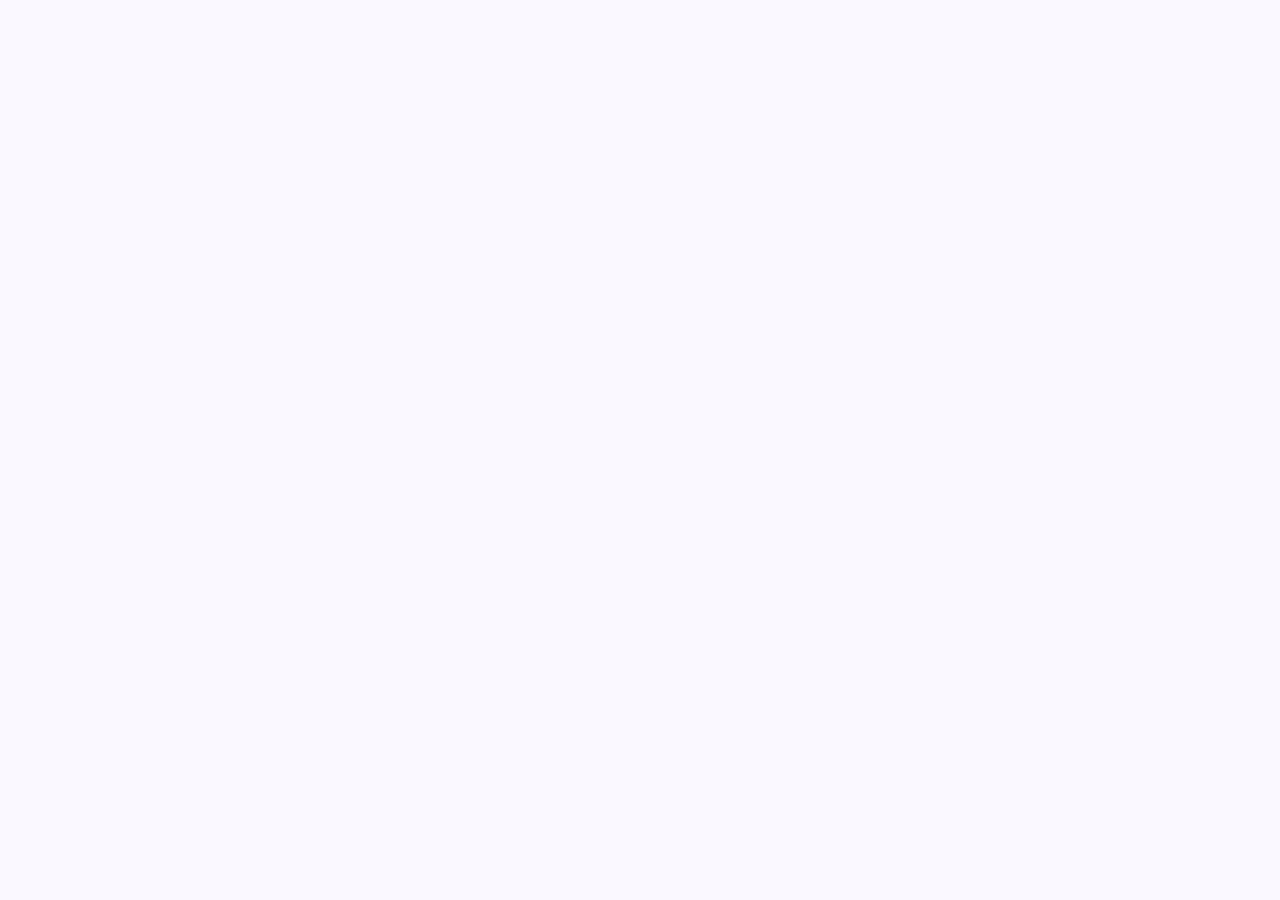
==== commit 6d670870: "Adopt React build as canonical v5 prototype; rewrite frontend tests Replace vanilla bounce_v5_protot" ====
--- a/cloudrun/bounce-v5-prototype/index.html
+++ b/cloudrun/bounce-v5-prototype/index.html
@@ -1,740 +1,179 @@
-<!doctype html>
-<html lang="en">
+<!DOCTYPE html>
+<html>
 <head>
   <meta charset="utf-8">
-  <meta name="viewport" content="width=device-width, initial-scale=1">
-  <title>Bounce v5 L1 prototype</title>
+  <title>Bounce — Group travel, together</title>
   <style>
-    :root {
-      --purple: #1A0A6B;
-      --purple-mid: #4A2FC4;
-      --purple-light: #6B50E8;
-      --purple-tint: #EDE9FF;
-      --lime: #C8E64A;
-      --lime-dark: #8DC63F;
-      --lime-tint: #F0FFD4;
-      --lime-text: #3A5200;
-      --orange: #F47B20;
-      --orange-yellow: #FBBF24;
-      --orange-tint: #FFF7ED;
-      --success: #16A34A;
-      --success-tint: #F0FDF4;
-      --warning: #D97706;
-      --warning-tint: #FFF7ED;
-      --danger: #DC2626;
-      --danger-tint: #FEF2F2;
-      --danger-text: #7F1D1D;
-      --cat-food: #F47B20;
-      --cat-culture: #7C3AED;
-      --cat-nature: #16A34A;
-      --cat-transport: #1A0A6B;
-      --cat-shopping: #EC4899;
-      --cat-hotel: #C8E64A;
-      --cat-nightlife: #4A2FC4;
-      --cat-wellness: #0D9488;
-      --bg-page: #FAF8FF;
-      --bg-card: #FFFFFF;
-      --bg-raised: #FAFAFA;
-      --text-primary: #1A1A2E;
-      --text-secondary: #5B5F6E;
-      --text-tertiary: #9CA3AF;
-      --text-inverse: #FFFFFF;
-      --border-light: #ECE9F4;
-      --border-medium: #D1CEDB;
-      --border-strong: #9CA3AF;
-      --font-logo: 'Baloo 2', system-ui, cursive;
-      --font-display: 'Nunito', system-ui, sans-serif;
-      --font-sans: 'Nunito', system-ui, sans-serif;
-      --font-mono: 'SF Mono', 'Fira Code', ui-monospace, monospace;
-      --text-xs: 11px;
-      --text-sm: 13px;
-      --text-base: 15px;
-      --text-md: 17px;
-      --text-lg: 20px;
-      --text-xl: 26px;
-      --text-2xl: 34px;
-      --text-3xl: 48px;
-      --leading-tight: 1.2;
-      --leading-normal: 1.5;
-      --leading-relaxed: 1.65;
-      --sp-1: 4px;
-      --sp-2: 8px;
-      --sp-3: 12px;
-      --sp-4: 16px;
-      --sp-5: 20px;
-      --sp-6: 24px;
-      --sp-8: 32px;
-      --sp-10: 40px;
-      --sp-12: 48px;
-      --sp-16: 64px;
-      --r-xs: 6px;
-      --r-sm: 10px;
-      --r-md: 14px;
-      --r-lg: 18px;
-      --r-xl: 24px;
-      --r-2xl: 30px;
-      --r-pill: 99px;
-      --shadow-card: 0 1px 3px rgba(26,10,107,.05), 0 0 0 .5px rgba(26,10,107,.04);
-      --shadow-raised: 0 6px 20px rgba(26,10,107,.08);
-      --shadow-float: 0 12px 36px rgba(26,10,107,.14);
-      --shadow-bounce: 0 6px 28px rgba(26,10,107,.32);
-      --z-nav: 100;
-      --z-chat: 200;
-      --z-overlay: 300;
-      --z-toast: 400;
-      --z-judge: 500;
-      --t-fast: 140ms ease;
-      --t-normal: 220ms ease;
-      --t-slow: 320ms cubic-bezier(0.4, 0, 0.2, 1);
-    }
-    * { box-sizing: border-box; }
-    body { margin: 0; min-height: 100vh; font-family: var(--font-sans); font-size: var(--text-base); background: var(--bg-page); color: var(--text-primary); }
-    button, select { font: inherit; }
-    .app-shell { display: grid; grid-template-columns: 240px minmax(0, 1fr); min-height: 100vh; }
-    .sidebar { background: var(--purple); color: var(--text-inverse); padding: var(--sp-6) 18px; display: flex; flex-direction: column; gap: var(--sp-5); }
-    .logomark { display: inline-flex; align-items: center; gap: var(--sp-2); font-family: var(--font-logo); font-weight: 900; font-size: var(--text-2xl); letter-spacing: -.03em; color: var(--text-inverse); text-decoration: none; }
-    .logomark-o { color: var(--lime); text-shadow: 0 0 18px rgba(200,230,74,.35); }
-    .bounce-avatar { width: 40px; height: 40px; border-radius: 50%; background: var(--purple); color: var(--lime); font-family: var(--font-logo); font-weight: 800; font-size: 20px; display: inline-flex; align-items: center; justify-content: center; border: 2px solid var(--lime); }
-    .bounce-avatar-sm { width: 28px; height: 28px; font-size: 14px; border-width: 1.5px; }
-    .bounce-avatar-lg { width: 72px; height: 72px; font-size: 36px; box-shadow: var(--shadow-bounce); }
-    .nav { display: grid; gap: var(--sp-2); }
-    .nav button { text-align: left; background: transparent; color: rgba(255,255,255,.74); display: flex; align-items: center; gap: var(--sp-3); padding: 11px var(--sp-4); border-radius: var(--r-lg); border: 0; font-weight: 700; cursor: pointer; transition: var(--t-fast); }
-    .nav button:hover { background: rgba(255,255,255,.08); color: var(--text-inverse); }
-    .nav button.active { background: var(--lime); color: var(--purple); font-weight: 900; }
-    .trip-card-context { border-left: 3px solid var(--lime); background: rgba(255,255,255,.06); border-radius: var(--r-md); padding: var(--sp-4); }
-    .page-body { max-width: 1320px; margin: 0 auto; padding: var(--sp-8); }
-    .hero { position: relative; overflow: hidden; background: var(--purple); color: var(--text-inverse); border-radius: var(--r-2xl); padding: var(--sp-8); display: grid; gap: var(--sp-3); box-shadow: var(--shadow-bounce); }
-    .hero::after { content: ''; position: absolute; width: 220px; height: 220px; right: -72px; top: -72px; border-radius: 50%; background: var(--orange-tint); opacity: .22; }
-    .hero h1 { position: relative; margin: 0; font-family: var(--font-display); font-size: var(--text-2xl); line-height: var(--leading-tight); letter-spacing: -.02em; }
-    .hero p { position: relative; margin: 0; color: rgba(255,255,255,.82); line-height: var(--leading-relaxed); }
-    .btn { border: 0; border-radius: var(--r-pill); padding: 12px 22px; font-weight: 900; cursor: pointer; transition: var(--t-fast); display: inline-flex; align-items: center; justify-content: center; gap: var(--sp-2); }
-    .btn:hover { transform: translateY(-1px); }
-    .btn-primary { background: var(--purple-mid); color: var(--text-inverse); }
-    .btn-primary:hover { background: var(--purple-light); }
-    .btn-lime { background: var(--lime); color: var(--lime-text); }
-    .btn-ghost { background: transparent; color: var(--purple); border: 1px solid var(--border-light); }
-    .button-primary { background: var(--lime); color: var(--lime-text); border: 0; border-radius: var(--r-pill); padding: 12px 18px; font-weight: 900; cursor: pointer; }
-    .home-plan-new { width: 100%; border: 0; text-align: left; border-radius: var(--r-2xl); padding: var(--sp-6); background: linear-gradient(135deg, var(--purple), var(--purple-mid)); color: var(--text-inverse); display: grid; grid-template-columns: 56px minmax(0, 1fr) auto; align-items: center; gap: var(--sp-4); box-shadow: var(--shadow-bounce); cursor: pointer; }
-    .home-plan-new-icon { width: 56px; height: 56px; border-radius: var(--r-lg); background: var(--lime); color: var(--lime-text); display: inline-flex; align-items: center; justify-content: center; font-size: var(--text-2xl); font-weight: 900; }
-    .home-plan-new-body { display: grid; gap: var(--sp-1); }
-    .home-plan-new-title { font-size: var(--text-xl); font-weight: 900; }
-    .home-plan-new-sub { color: rgba(255,255,255,.82); line-height: var(--leading-normal); }
-    .home-plan-new-arrow { font-size: var(--text-2xl); color: var(--lime); }
-    .trips-grid { display: grid; grid-template-columns: repeat(auto-fit, minmax(220px, 1fr)); gap: var(--sp-4); margin-top: var(--sp-4); }
-    .trip-card { display: block; width: 100%; text-align: left; padding: 0; overflow: hidden; cursor: pointer; }
-    .trip-cover { height: 180px; padding: var(--sp-4); background: var(--purple-tint); display: flex; align-items: flex-start; justify-content: flex-start; }
-    .trip-state-badge { display: inline-flex; }
-    .trip-meta { display: grid; gap: var(--sp-2); padding: var(--sp-5); }
-    .trip-name { margin: 0; font-size: var(--text-md); font-weight: 900; color: var(--text-primary); }
-    .avatar-stack { display: flex; align-items: center; margin-top: var(--sp-2); }
-    .avatar-stack .member-avatar { width: 28px; height: 28px; border-radius: 50%; background: var(--purple); color: var(--lime); border: 2px solid var(--bg-card); display: inline-flex; align-items: center; justify-content: center; font-size: var(--text-xs); font-weight: 900; margin-left: -6px; }
-    .avatar-stack .member-avatar:first-child { margin-left: 0; }
-    .card { background: var(--bg-card); border: 1px solid var(--border-light); border-radius: var(--r-xl); padding: var(--sp-5); box-shadow: var(--shadow-card); }
-    .card-purple { background: var(--purple); color: var(--text-inverse); border-color: var(--purple); }
-    .card-lime { background: var(--lime-tint); border-color: var(--lime-dark); }
-    .card-elevated { box-shadow: var(--shadow-raised); }
-    .tag { display: inline-flex; border-radius: var(--r-pill); padding: 4px 10px; font-size: var(--text-xs); font-weight: 900; }
-    .tag-lime { background: var(--lime-tint); color: var(--lime-text); border: 1px solid var(--lime-dark); }
-    .tag-purple { background: var(--purple-tint); color: var(--purple-mid); }
-    .tag-orange { background: var(--orange-tint); color: var(--warning); }
-    .muted { color: var(--text-secondary); }
-    .cut-note { border-style: dashed; background: var(--bg-card); }
-    .bounce-fab { position: fixed; right: var(--sp-8); bottom: var(--sp-8); width: 64px; height: 64px; border-radius: 50%; background: var(--purple); color: var(--lime); border: 3px solid var(--lime); box-shadow: var(--shadow-bounce); z-index: var(--z-chat); display: inline-flex; align-items: center; justify-content: center; font-family: var(--font-logo); font-size: var(--text-2xl); font-weight: 900; cursor: pointer; }
-    .bounce-fab.has-alert::before { content: ''; position: absolute; inset: -6px; border-radius: 50%; border: 2px solid var(--lime); animation: pulse-ring 1.8s ease infinite; }
-    @keyframes pulse-ring { 0% { transform: scale(.92); opacity: .8; } 70% { transform: scale(1.3); opacity: 0; } 100% { opacity: 0; } }
-    .entry-conversation { display: grid; gap: var(--sp-5); }
-    .entry-hero { display: grid; grid-template-columns: 88px minmax(0, 1fr); gap: var(--sp-5); align-items: center; }
-    .entry-mascot { width: 88px; height: 88px; border-radius: 50%; background: var(--purple); color: var(--lime); border: 3px solid var(--lime); display: inline-flex; align-items: center; justify-content: center; font-family: var(--font-logo); font-size: var(--text-3xl); font-weight: 900; box-shadow: var(--shadow-bounce); }
-    .trip-prompt-textarea { width: 100%; min-height: 132px; resize: vertical; border: 1px solid var(--border-light); border-radius: var(--r-xl); padding: var(--sp-4); font: inherit; line-height: var(--leading-relaxed); }
-    .trip-type-chips { display: flex; flex-wrap: wrap; gap: var(--sp-2); }
-    .trip-type-chip { border: 1px solid var(--border-light); background: var(--bg-card); color: var(--purple); border-radius: var(--r-pill); padding: 8px 12px; font-weight: 800; cursor: pointer; }
-    .trip-type-chip.is-selected { background: var(--lime); color: var(--lime-text); border-color: var(--lime-dark); }
-    .entry-response { border-left: 4px solid var(--lime-dark); background: var(--lime-tint); border-radius: 0 var(--r-lg) var(--r-lg) 0; padding: var(--sp-4) var(--sp-5); }
-
-    .profile-layout { display: grid; grid-template-columns: minmax(180px, 260px) minmax(0, 1fr); gap: var(--sp-5); align-items: start; }
-    .profile-tabs { display: grid; gap: var(--sp-2); position: sticky; top: var(--sp-5); }
-    .profile-tab { width: 100%; text-align: left; border: 1px solid var(--border-light); background: var(--bg-card); color: var(--purple); border-radius: var(--r-lg); padding: var(--sp-3) var(--sp-4); font-weight: 900; cursor: pointer; }
-    .profile-tab.active { background: var(--purple); color: var(--text-inverse); border-color: var(--purple); box-shadow: var(--shadow-raised); }
-    .profile-tab-panel { min-height: 460px; display: flex; flex-direction: column; gap: var(--sp-4); }
-    .profile-field-grid { display: grid; grid-template-columns: repeat(auto-fit, minmax(180px, 1fr)); gap: var(--sp-3); }
-    .profile-field { border: 1px solid var(--border-light); border-radius: var(--r-lg); padding: var(--sp-4); background: var(--bg-raised); }
-    .profile-field strong { display: block; margin-bottom: var(--sp-1); color: var(--purple); }
-    .profile-save-row { margin-top: auto; padding-top: var(--sp-4); border-top: 1px solid var(--border-light); display: flex; align-items: center; justify-content: space-between; gap: var(--sp-3); }
-    .profile-save-row.is-anchored { position: sticky; bottom: var(--sp-4); background: linear-gradient(180deg, rgba(255,255,255,.82), var(--bg-card)); border-radius: var(--r-lg); padding: var(--sp-3); box-shadow: var(--shadow-card); }
-    .profile-feedback { color: var(--success); font-weight: 900; min-height: 22px; }
-    .profile-readonly-note { border: 1px dashed var(--border-medium); border-radius: var(--r-lg); padding: var(--sp-3); color: var(--text-secondary); background: var(--bg-raised); }
-
-    .planning-layout { display: grid; gap: var(--sp-5); }
-    .planning-main-grid { display: grid; grid-template-columns: minmax(0, 1.35fr) minmax(280px, .65fr); gap: var(--sp-5); align-items: start; }
-    .planning-day-rail { display: flex; flex-wrap: wrap; gap: var(--sp-2); }
-    .planning-day-rail button { border: 1px solid var(--border-light); background: var(--bg-card); color: var(--purple); border-radius: var(--r-pill); padding: 9px 13px; font-weight: 900; cursor: pointer; }
-    .planning-day-rail button.active { background: var(--lime); color: var(--lime-text); border-color: var(--lime-dark); }
-    .view-toggle { display: inline-flex; gap: var(--sp-1); padding: var(--sp-1); border-radius: var(--r-pill); background: var(--purple-tint); }
-    .view-toggle button { border: 0; border-radius: var(--r-pill); padding: 8px 12px; background: transparent; color: var(--purple); font-weight: 900; cursor: pointer; }
-    .view-toggle button.active { background: var(--purple); color: var(--text-inverse); }
-    .activity-card { display: grid; grid-template-columns: auto minmax(0, 1fr) auto; gap: var(--sp-3); align-items: start; border: 1px solid var(--border-light); border-radius: var(--r-lg); padding: var(--sp-4); background: var(--bg-card); }
-    .activity-time { color: var(--purple); font-weight: 900; }
-    .activity-menu { width: 34px; height: 34px; border: 1px solid var(--border-light); border-radius: 50%; background: var(--bg-card); color: var(--purple); font-weight: 900; cursor: pointer; }
-    .budget-card { display: grid; gap: var(--sp-3); }
-    .budget-input-grid { display: grid; grid-template-columns: 1fr 1fr; gap: var(--sp-3); }
-    .budget-input-grid input { width: 100%; border: 1px solid var(--border-light); border-radius: var(--r-md); padding: var(--sp-3); font: inherit; }
-    .budget-save-row { margin-top: auto; padding-top: var(--sp-3); border-top: 1px solid var(--border-light); display: flex; justify-content: space-between; gap: var(--sp-3); align-items: center; }
-    .budget-save-row.is-anchored { position: sticky; bottom: var(--sp-4); background: var(--bg-card); border-radius: var(--r-lg); padding: var(--sp-3); box-shadow: var(--shadow-card); }
-    .planning-map-card { min-height: 220px; display: grid; place-items: center; text-align: center; background: linear-gradient(135deg, var(--purple-tint), var(--lime-tint)); }
-    .flight-group { display: grid; gap: var(--sp-3); }
-    .flight-option { display: grid; grid-template-columns: minmax(0, 1fr) auto; gap: var(--sp-3); border: 1px solid var(--border-light); border-radius: var(--r-lg); padding: var(--sp-4); background: var(--bg-card); }
-    .suggestions-list { display: grid; gap: var(--sp-3); }
-    .suggestion-card { border-left: 4px solid var(--lime-dark); }
-    .suggestions-nav-label { position: relative; display: inline-flex; align-items: center; gap: var(--sp-2); }
-    .suggestions-nav-badge { position: absolute; right: -16px; top: -10px; min-width: 20px; height: 20px; border-radius: 50%; background: var(--lime); color: var(--lime-text); display: inline-flex; align-items: center; justify-content: center; font-size: var(--text-xs); font-weight: 900; border: 1px solid var(--purple); }
-
-    .active-today-grid { display: grid; grid-template-columns: minmax(0, 1.2fr) minmax(280px, .8fr); gap: var(--sp-5); align-items: start; }
-    .quick-action-grid { display: grid; grid-template-columns: repeat(auto-fit, minmax(150px, 1fr)); gap: var(--sp-3); }
-    .today-card { display: grid; grid-template-columns: auto minmax(0, 1fr); gap: var(--sp-3); border: 1px solid var(--border-light); border-radius: var(--r-lg); padding: var(--sp-4); background: var(--bg-card); }
-    .flock-switcher { display: flex; flex-wrap: wrap; gap: var(--sp-2); }
-    .flock-switcher button { border: 1px solid var(--border-light); border-radius: var(--r-pill); background: var(--bg-card); color: var(--purple); padding: 9px 13px; font-weight: 900; cursor: pointer; }
-    .flock-switcher button.active { background: var(--lime); color: var(--lime-text); border-color: var(--lime-dark); }
-    .countdown-chip { display: inline-flex; border-radius: var(--r-pill); background: var(--orange-tint); color: var(--warning); padding: 6px 12px; font-weight: 900; }
-    .flock-map-svg { width: 100%; min-height: 210px; border-radius: var(--r-lg); background: var(--purple-tint); }
-    .modal-backdrop { position: fixed; inset: 0; z-index: var(--z-overlay); background: rgba(26,10,107,.38); display: grid; place-items: center; padding: var(--sp-5); }
-    .disruption-modal { max-width: 720px; width: min(720px, 100%); display: grid; gap: var(--sp-3); }
-    .expense-mode-grid, .expense-category-grid { display: grid; grid-template-columns: repeat(auto-fit, minmax(140px, 1fr)); gap: var(--sp-3); }
-    .expense-mode-grid button, .expense-category-grid button { border: 1px solid var(--border-light); border-radius: var(--r-lg); background: var(--bg-card); color: var(--purple); padding: var(--sp-3); font-weight: 900; cursor: pointer; }
-    .expense-mode-grid button.active, .expense-category-grid button.active { background: var(--purple); color: var(--text-inverse); }
-    .alert-list { display: grid; gap: var(--sp-3); }
-    .alert-card { border-left: 4px solid var(--orange); }
-
-    .wrap-summary-grid { display: grid; grid-template-columns: repeat(auto-fit, minmax(180px, 1fr)); gap: var(--sp-3); }
-    .wrap-category-grid { display: grid; grid-template-columns: repeat(auto-fit, minmax(180px, 1fr)); gap: var(--sp-3); }
-    .wrap-category-card { border: 1px solid var(--border-light); border-radius: var(--r-lg); padding: var(--sp-4); background: var(--bg-raised); }
-    .wrap-settlement-list { display: grid; gap: var(--sp-2); padding-left: 20px; }
-    .bouncesay-card { border-left: 4px solid var(--lime-dark); background: var(--lime-tint); }
-
-    .bounce-chat-panel { position: fixed; right: var(--sp-8); bottom: 112px; width: min(420px, calc(100vw - 32px)); max-height: min(680px, calc(100vh - 140px)); z-index: var(--z-chat); display: grid; grid-template-rows: auto minmax(0, 1fr) auto; overflow: hidden; }
-    .bounce-chat-header { display: flex; align-items: center; justify-content: space-between; gap: var(--sp-3); border-bottom: 1px solid var(--border-light); padding-bottom: var(--sp-3); }
-    .bounce-message-stream { display: grid; align-content: start; gap: var(--sp-3); overflow: auto; padding: var(--sp-4) 0; }
-    .bounce-message { border-radius: var(--r-lg); padding: var(--sp-3); background: var(--purple-tint); }
-    .bounce-message.user { background: var(--lime-tint); justify-self: end; max-width: 88%; }
-    .bounce-pill-input { display: grid; grid-template-columns: minmax(0, 1fr) auto; gap: var(--sp-2); border-top: 1px solid var(--border-light); padding-top: var(--sp-3); }
-    .bounce-pill-input input { border: 1px solid var(--border-light); border-radius: var(--r-pill); padding: 12px 14px; font: inherit; }
-    .permission-label { display: inline-flex; border-radius: var(--r-pill); padding: 6px 10px; background: var(--orange-tint); color: var(--warning); font-size: var(--text-xs); font-weight: 900; }
-    .judge-panel { position: fixed; left: var(--sp-6); bottom: var(--sp-6); z-index: var(--z-judge); background: var(--purple); color: var(--text-inverse); border: 2px solid var(--lime); border-radius: var(--r-xl); padding: var(--sp-3); box-shadow: var(--shadow-float); min-width: 240px; user-select: none; touch-action: none; }
-    .judge-panel-pill { width: 100%; border: 0; border-radius: var(--r-pill); background: var(--lime); color: var(--lime-text); padding: 10px 12px; font-weight: 900; cursor: grab; display: flex; align-items: center; justify-content: space-between; gap: var(--sp-2); }
-    .judge-panel-pill:active { cursor: grabbing; }
-    .judge-panel-body { display: grid; gap: var(--sp-2); padding-top: var(--sp-3); }
-    .judge-actions { display: grid; grid-template-columns: 1fr 1fr; gap: var(--sp-2); }
-    .judge-panel label { display: block; margin: var(--sp-2) 0 var(--sp-1); font-size: var(--text-xs); color: rgba(255,255,255,.75); text-transform: uppercase; font-weight: 900; letter-spacing: .08em; }
-    .judge-panel select { width: 100%; border-radius: var(--r-sm); border: 0; padding: var(--sp-2); }
-    .user-pill { margin-top: auto; width: 100%; background: rgba(255,255,255,.08); border: 1px solid rgba(255,255,255,.14); color: var(--text-inverse); border-radius: var(--r-lg); padding: var(--sp-3); display: flex; align-items: center; gap: var(--sp-3); cursor: pointer; text-align: left; }
-    .user-pill:hover { background: rgba(255,255,255,.12); }
-    .mobile-topbar { display: none; align-items: center; justify-content: space-between; gap: var(--sp-3); position: sticky; top: 0; z-index: var(--z-nav); background: var(--purple); color: var(--text-inverse); padding: var(--sp-3) var(--sp-4); }
-    .mobile-menu-button { width: 40px; height: 40px; border-radius: var(--r-md); border: 1px solid rgba(255,255,255,.18); background: rgba(255,255,255,.08); color: var(--text-inverse); font-weight: 900; cursor: pointer; }
-    .mobile-backdrop { position: fixed; inset: 0; background: rgba(0,0,0,.4); z-index: 150; opacity: 0; pointer-events: none; transition: opacity var(--t-normal); }
-    .mobile-backdrop.show { opacity: 1; pointer-events: auto; }
-    *:focus-visible { outline: 2.5px solid var(--purple-mid); outline-offset: 2px; border-radius: var(--r-xs); }
-    @media (max-width: 900px) {
-      .app-shell { grid-template-columns: 1fr; }
-      .mobile-topbar { display: flex; }
-      .sidebar { position: fixed; left: 0; top: 0; width: 280px; height: 100vh; z-index: var(--z-chat); transform: translateX(-100%); transition: transform 260ms cubic-bezier(.4,0,.2,1); }
-      .sidebar.open { transform: translateX(0); }
-      .page-body { padding: var(--sp-4); }
-      .profile-layout { grid-template-columns: 1fr; }
-      .profile-tabs { position: static; grid-template-columns: 1fr; }
-      .planning-main-grid { grid-template-columns: 1fr; }
-      .active-today-grid { grid-template-columns: 1fr; }
-      .budget-input-grid { grid-template-columns: 1fr; }
-      .bounce-chat-panel { right: var(--sp-4); bottom: 92px; }
-      .bounce-fab { right: var(--sp-4); bottom: var(--sp-4); }
-    }
+    * { margin: 0; padding: 0; box-sizing: border-box; }
+    body { background: #1A0A6B; display: flex; align-items: center; justify-content: center; min-height: 100vh; font-family: -apple-system, BlinkMacSystemFont, sans-serif; }
+    #__bundler_loading { position: fixed; bottom: 20px; right: 20px; font: 13px/1.4 -apple-system, BlinkMacSystemFont, sans-serif; color: #666; background: #fff; padding: 8px 14px; border-radius: 8px; box-shadow: 0 1px 4px rgba(0,0,0,0.12); z-index: 10000; }
+    #__bundler_thumbnail { position: fixed; inset: 0; width: 100%; height: 100%; display: flex; align-items: center; justify-content: center; background: #1A0A6B; z-index: 9999; }
+    #__bundler_thumbnail svg { width: 100%; height: 100%; object-fit: contain; }
+    #__bundler_placeholder { color: #999; font-size: 14px; }
   </style>
+  <noscript>
+    <style>#__bundler_loading { display: none; }</style>
+    <div style="position:fixed;bottom:12px;left:12px;font:13px/1.4 -apple-system,BlinkMacSystemFont,sans-serif;color:#999;background:rgba(255,255,255,0.9);padding:6px 12px;border-radius:6px;box-shadow:0 1px 4px rgba(0,0,0,0.08);z-index:10000;">
+      This page requires JavaScript to display.
+    </div>
+  </noscript>
 </head>
 <body>
-  <main id="app" aria-label="Bounce v5 L1 prototype"></main>
+  <div id="__bundler_thumbnail">
+    <svg viewBox="0 0 200 200" xmlns="http://www.w3.org/2000/svg">
+      <rect width="200" height="200" fill="#1A0A6B"></rect>
+      <!-- Pin teardrop -->
+      <path d="M100 30 C 70 30, 50 50, 50 80 C 50 115, 100 170, 100 170 C 100 170, 150 115, 150 80 C 150 50, 130 30, 100 30 Z" fill="#C8E64A"></path>
+      <circle cx="100" cy="80" r="18" fill="#1A0A6B"></circle>
+    </svg>
+  </div>
+  <div id="__bundler_loading">Unpacking...</div>
+
   <script>
-    // Prototype hash route shape: screen=X&phase=Y&user=Z
-    const DEMO_TRIPS = [
-      {
-        id: 'lisbon-bday',
-        name: "Maya's 30th",
-        city: 'Lisbon', country: 'Portugal',
-        dates: 'Jul 12 – Jul 17, 2025',
-        state: 'planning',
-        daysToGo: 48, totalDays: 6,
-        budget: { total: 2950, perDay: 98, currency: 'EUR' },
-        members: ['maya', 'sofiaA', 'priyaN', 'chloe', 'zara'],
-      },
-      {
-        id: 'reunion-tk26',
-        name: 'The Reunion',
-        city: 'Tokyo', country: 'Japan',
-        dates: 'Oct 15 – Oct 21, 2026',
-        state: 'active',
-        activeDay: 3, totalDays: 7,
-        members: ['alex', 'priya', 'marcus', 'sofia', 'jake', 'aditya', 'emma', 'carlos', 'liam', 'rania'],
-      },
-      { id: 'cdmx-reunion', name: 'CDMX reunion', city: 'Mexico City', country: 'Mexico', dates: 'Jun 2025', state: 'past', travelers: 4, rating: '4.9' },
-      { id: 'seoul-food-crawl', name: 'Seoul food crawl', city: 'Seoul', country: 'South Korea', dates: 'Nov 2025', state: 'past', travelers: 6, rating: '4.8' },
-      { id: 'lisbon-long-weekend', name: 'Lisbon long weekend', city: 'Lisbon', country: 'Portugal', dates: 'Apr 2026', state: 'past', travelers: 4, rating: '4.9' }
-    ];
-    const WRAP_DATA = {
-      'cdmx-reunion': {
-        currency: 'MXN', total: 'MX$37,000', perPerson: 'MX$9,250/person',
-        note: 'Markets, tacos, and easy settling kept the reunion relaxed.',
-        categoryBreakdown: [['Tacos + markets', 'MX$14,400'], ['Museums + lucha', 'MX$8,600'], ['Metro + rideshare', 'MX$5,200'], ['Apartment', 'MX$8,800']],
-        settlements: ['Alex pays Maya MX$1,250', 'Sofia pays Priya MX$840'],
-        bounceSay: 'BounceSay insight: CDMX worked because food stops doubled as flexible regroup moments.'
-      },
-      'seoul-food-crawl': {
-        currency: 'KRW', total: '₩5,900,000', perPerson: '₩983,000/person',
-        note: 'Food crawls and late trains made this one feel effortless.',
-        categoryBreakdown: [['K-BBQ + markets', '₩2,150,000'], ['Cafes + dessert', '₩820,000'], ['Subway passes', '₩390,000'], ['Hanok stay', '₩2,540,000']],
-        settlements: ['Jake pays Emma ₩74,000', 'Marcus pays Rania ₩52,000'],
-        bounceSay: 'BounceSay insight: Seoul felt smooth because transit and food choices stayed clustered.'
-      },
-      'lisbon-long-weekend': {
-        currency: 'EUR', total: '€1,160', perPerson: '€290/person',
-        note: 'A compact weekend with sunny walks and no budget drama.',
-        categoryBreakdown: [['Pastéis + seafood', '€420'], ['Views + museums', '€180'], ['Tram + train', '€96'], ['Apartment', '€464']],
-        settlements: ['Sofia pays Priya €38', 'Alex pays Maya €24'],
-        bounceSay: 'BounceSay insight: Lisbon stayed easy because the group kept one anchor plan per day.'
-      }
-    };
-    const ROUTES = ['/', '/trip/:id', '/trip/:id/plan', '/trip/:id/active', '/trip/:id/flock', '/trip/:id/wrap', '/chat', '/join/:token'];
-    const TRIP_TYPE_CHIPS = ['Birthday trip', 'Friends reunion', 'Food crawl', 'Low walking first day', 'Beach reset'];
+    
+document.addEventListener('DOMContentLoaded', async function() {
+  const loading = document.getElementById('__bundler_loading');
+  function setStatus(msg) { if (loading) loading.textContent = msg; }
 
+  // Error sink persists across replaceWith since it's on window, not the DOM.
+  window.addEventListener('error', function(e) {
+    var p = document.body || document.documentElement;
+    var d = document.getElementById('__bundler_err') || p.appendChild(document.createElement('div'));
+    d.id = '__bundler_err';
+    d.style.cssText = 'position:fixed;bottom:12px;left:12px;right:12px;font:12px/1.4 ui-monospace,monospace;background:#2a1215;color:#ff8a80;padding:10px 14px;border-radius:8px;border:1px solid #5c2b2e;z-index:99999;white-space:pre-wrap;max-height:40vh;overflow:auto';
+    d.textContent = (d.textContent ? d.textContent + String.fromCharCode(10) : '') +
+      '[bundle] ' + (e.message || e.type) +
+      (e.filename ? ' (' + e.filename.slice(0, 60) + ':' + e.lineno + ')' : '');
+  }, true);
 
-    const PLANNING_DAYS = [
-      { day: 'Day 1', title: 'Arrival + Alfama ease-in', activities: [
-        { time: '10:30', title: 'Arrivals and apartment drop', meta: 'Baixa · keep it light' },
-        { time: '15:00', title: 'Alfama wander with photo stops', meta: 'Culture · low walking loops' },
-        { time: '20:00', title: 'Birthday dinner shortlist', meta: 'Food · organiser picks final spot' },
-      ]},
-      { day: 'Day 2', title: 'Belém and riverside food day', activities: [
-        { time: '09:30', title: 'Pastéis de Belém breakfast', meta: 'Food · pending suggestion fit' },
-        { time: '13:00', title: 'MAAT riverside walk', meta: 'Culture · tram-friendly' },
-        { time: '18:30', title: 'Sunset miradouro picnic', meta: 'Nature · group vote' },
-      ]},
-      { day: 'Day 3', title: 'Beach reset and easy evening', activities: [
-        { time: '11:00', title: 'Cascais beach window', meta: 'Transport · train first' },
-        { time: '17:00', title: 'Free time buffer', meta: 'Wellness · no pressure' },
-        { time: '21:00', title: 'Late snacks near Bairro Alto', meta: 'Nightlife · optional' },
-      ]}
-    ];
-    const FLIGHT_GROUPS = [
-      { origin: 'London', options: [
-        { airline: 'TAP direct', time: '08:15 → 11:05', price: '€180', risk: 'Low risk' },
-        { airline: 'BA direct', time: '13:40 → 16:30', price: '€210', risk: 'Medium risk' },
-        { airline: 'Iberia via MAD', time: '16:20 → 22:10', price: '€155', risk: 'Tight connection' },
-      ]},
-      { origin: 'Singapore', options: [
-        { airline: 'Qatar via DOH', time: '02:00 → 13:45', price: '€760', risk: 'Low risk' },
-        { airline: 'Emirates via DXB', time: '01:40 → 14:20', price: '€810', risk: 'Medium risk' },
-        { airline: 'Turkish via IST', time: '23:35 → 12:55', price: '€720', risk: 'Tight connection' },
-      ]},
-      { origin: 'New York', options: [
-        { airline: 'United direct', time: '20:10 → 08:05', price: '€540', risk: 'Low risk' },
-        { airline: 'TAP direct', time: '22:05 → 09:50', price: '€510', risk: 'Medium risk' },
-        { airline: 'Air Europa via MAD', time: '18:40 → 11:45', price: '€465', risk: 'Tight connection' },
-      ]}
-    ];
-    const SUGGESTIONS = [
-      { title: 'Pastéis de Belém breakfast', by: 'Sofia', status: 'pending', note: 'Add it before MAAT so nobody starts hungry.' },
-      { title: 'Sunset miradouro picnic', by: 'Priya', status: 'pending', note: 'Low-cost birthday moment with great photos.' }
-    ];
-
-
-    const ACTIVE_TODAY = [
-      { time: '09:20', title: 'Shibuya crossing coffee check-in', meta: 'Tokyo Day 3 · everyone meets near Hachikō' },
-      { time: '11:00', title: 'TeamLab Borderless window', meta: 'Tickets held · 22 min transit buffer' },
-      { time: '15:30', title: 'Harajuku snack loop', meta: 'Flexible flock split before dinner' }
-    ];
-    const FLOCKS = [
-      { id: 'main', label: 'Main flock', countdown: '18 min until meetup', schedule: ['Meet at Shibuya Hachikō', 'Walk to coffee checkpoint', 'Transit to TeamLab together'] },
-      { id: 'slow', label: 'Slow morning flock', countdown: '42 min until meetup', schedule: ['Start at hotel lobby', 'Taxi to Shibuya', 'Join main flock at coffee'] },
-      { id: 'food', label: 'Snack scout flock', countdown: '25 min until meetup', schedule: ['Pick up onigiri', 'Find covered waiting spot', 'Share snack options in chat'] }
-    ];
-    const DISRUPTION_OPTIONS = [
-      { title: 'Shinjuku food hall pivot', impact: 'Keeps dinner indoors and reduces wet walking.' },
-      { title: 'Harajuku indoor arcade', impact: 'Preserves group energy with a shorter train hop.' },
-      { title: 'Hotel reset + later ramen', impact: 'Best for tired members and heavy rain.' }
-    ];
-    const SPLIT_MODES = ['Equally', 'By item', 'By percentage', 'Custom shares'];
-    const EXPENSE_CATEGORIES = [
-      { category: 'Food', amount: '¥18,400' },
-      { category: 'Culture', amount: '¥26,000' },
-      { category: 'Transport', amount: '¥7,800' },
-      { category: 'Shopping', amount: '¥12,200' },
-      { category: 'Hotel', amount: '¥88,000' },
-      { category: 'Wellness', amount: '¥6,500' }
-    ];
-    const ALERTS = [
-      { title: 'Rain starts near Shinjuku at 17:30', detail: 'Bounce suggests moving dinner backup earlier.' },
-      { title: 'JR Yamanote crowding is high', detail: 'Leave 12 minutes earlier for TeamLab transfer.' }
-    ];
-
-
-    const BOUNCE_RESPONSES = [
-      'I can help with the current demo screen using local prototype data.',
-      'For this L1 prototype, I’ll keep the answer deterministic and offline.',
-      'Try the judge controls or switch trip phases to see role-aware guidance.'
-    ];
-
-    const PROFILE_TABS = [
-      { id: 'about-me', label: 'About me', intro: 'The profile summary Bounce uses to keep group planning human.', fields: [['Home base', 'Singapore'], ['Vibe', 'Food-first planner, relaxed mornings'], ['Group note', 'Prefer consensus, then clear decisions']] },
-      { id: 'food-diet', label: 'Food & diet', intro: 'Diet and food preferences that should shape every itinerary.', fields: [['Diet', 'Pescatarian-friendly picks'], ['Avoid', 'Shellfish and rushed breakfasts'], ['Loved cuisines', 'Japanese, Portuguese, Mexican street food']] },
-      { id: 'how-i-travel', label: 'How I travel', intro: 'Travel style controls Bounce recommendations and pacing.', fields: [['Pace', 'One anchor plan per day'], ['Transport', 'Trains first, taxis late at night'], ['Accessibility', 'Low walking on arrival day']] },
-      { id: 'past-trips', label: 'Past trips', readOnly: true, intro: 'Past trips tab is read-only so demo history stays stable.', fields: [['CDMX reunion', 'MX$37,000 · ⭐ 4.9'], ['Seoul food crawl', '₩5,900,000 · ⭐ 4.8'], ['Lisbon long weekend', '€1,160 · ⭐ 4.9']] },
-      { id: 'passport-visas', label: 'Passport & visas', intro: 'Travel document reminders without exposing private document numbers.', fields: [['Passport', 'Valid through 2030'], ['Schengen', 'No visa needed for short stays'], ['Japan', 'Visa-free tourist entry']] }
-    ];
-    const state = { route: '/', role: 'organiser', phase: 'home', tripId: null, screen: 'home', user: 'maya', isDrawerOpen: false, entryPrompt: '', selectedTripChips: ['Friends reunion'], planningResponse: '', activeProfileTab: 'about-me', profileFeedback: '', activePlanningDay: 0, planningView: 'Timeline', budgetFeedback: '', activeFlock: 'main', disruptionOpen: false, expenseSplitMode: 'Equally', expenseCategory: 'Food', expenseFeedback: '', showEmptyAlerts: false, isBounceOpen: false, bounceInput: '', bounceMessages: [{ sender: 'Bounce', text: 'I can help with the current demo screen using local prototype data.' }], isJudgeOpen: true, judgePosition: null, judgeDrag: null, judgeFeedback: 'Ready for judge walkthrough.' };
-
-    function tripById(id) { return DEMO_TRIPS.find((trip) => trip.id === id) || null; }
-    function parseHashRoute() {
-      const rawHash = window.location.hash.replace(/^#/, '');
-      const params = new URLSearchParams(rawHash || 'screen=home');
-      return {
-        screen: params.get('screen') || 'home',
-        phase: params.get('phase') || null,
-        user: params.get('user') || state.user,
-        tripId: params.get('trip') || null,
-      };
-    }
-    function phaseForTrip(trip) {
-      if (!trip) return 'home';
-      if (trip.state === 'planning') return 'planning-itinerary';
-      if (trip.state === 'active') return 'active-today';
-      if (trip.state === 'past') return 'wrap';
-      return 'home';
-    }
-    function routeToTrip(trip) {
-      const phase = phaseForTrip(trip);
-      const params = new URLSearchParams({ screen: 'trip', phase, user: state.user, trip: trip.id });
-      window.location.hash = params.toString();
-      return phase;
-    }
-    function applyHashRoute() {
-      const route = parseHashRoute();
-      state.screen = route.screen;
-      state.user = route.user;
-      state.tripId = route.tripId;
-      const trip = tripById(route.tripId);
-      state.phase = route.phase || phaseForTrip(trip);
-      renderApp();
-    }
-    function closeMobileDrawer() { state.isDrawerOpen = false; }
-    function toggleMobileDrawer() { state.isDrawerOpen = !state.isDrawerOpen; renderApp(); }
-    function navigate(phase) { state.phase = phase; closeMobileDrawer(); renderApp(); }
-    function setTripContext(id) { if (id === null) state.tripId = null; else state.tripId = id; const trip = tripById(id); state.phase = trip ? routeToTrip(trip) : 'home'; if (id === null) window.location.hash = 'screen=home&phase=home&user=' + encodeURIComponent(state.user); closeMobileDrawer(); renderApp(); }
-    function setRole(role) { state.role = role; renderApp(); }
-    function setPhase(phase) { state.phase = phase; closeMobileDrawer(); renderApp(); }
-    function setDemoPhase(phase) {
-      state.tripId = null;
-      if (phase === 'planning-itinerary') state.tripId = 'lisbon-bday';
-      if (phase === 'active-today') state.tripId = 'tokyo-live';
-      if (phase === 'wrap') state.tripId = 'cdmx-reunion';
-      state.phase = phase;
-      state.judgeFeedback = `Showing ${phase.replace(/-/g, ' ')}.`;
-      closeMobileDrawer();
-      renderApp();
-    }
-    function toggleJudgePanel() { state.isJudgeOpen = !state.isJudgeOpen; renderApp(); }
-    function triggerDemoDisruption() {
-      state.tripId = 'tokyo-live';
-      state.phase = 'active-today';
-      state.disruptionOpen = true;
-      state.judgeFeedback = 'Disruption triggered for the Tokyo active trip.';
-      renderApp();
-    }
-    function resetDemoControls() {
-      state.role = 'organiser';
-      state.tripId = null;
-      state.phase = 'home';
-      state.disruptionOpen = false;
-      state.showEmptyAlerts = false;
-      state.activeFlock = 'main';
-      state.expenseSplitMode = 'Equally';
-      state.expenseCategory = 'Food';
-      state.judgePosition = null;
-      state.isJudgeOpen = true;
-      state.judgeFeedback = 'Demo controls reset.';
-      renderApp();
-    }
-    function startJudgeDrag(event) {
-      const panel = event.currentTarget.closest('.judge-panel');
-      if (!panel) return;
-      const rect = panel.getBoundingClientRect();
-      state.judgeDrag = { offsetX: event.clientX - rect.left, offsetY: event.clientY - rect.top };
-      if (event.currentTarget.setPointerCapture) {
-        try { event.currentTarget.setPointerCapture(event.pointerId); } catch (error) { /* Synthetic smoke events may not have an active pointer capture target. */ }
-      }
-    }
-    function moveJudgeDrag(event) {
-      if (!state.judgeDrag) return;
-      const panelWidth = 260;
-      const panelHeight = state.isJudgeOpen ? 280 : 54;
-      const x = Math.max(12, Math.min(window.innerWidth - panelWidth - 12, event.clientX - state.judgeDrag.offsetX));
-      const y = Math.max(12, Math.min(window.innerHeight - panelHeight - 12, event.clientY - state.judgeDrag.offsetY));
-      state.judgePosition = { x, y };
-      renderApp();
-    }
-    function endJudgeDrag() { state.judgeDrag = null; }
-    function toggleTripChip(chip) {
-      state.selectedTripChips = state.selectedTripChips.includes(chip)
-        ? state.selectedTripChips.filter((item) => item !== chip)
-        : [...state.selectedTripChips, chip];
-      renderApp();
-    }
-    function deterministicPlanningResponse() {
-      const interests = state.selectedTripChips.length ? state.selectedTripChips.join(', ') : 'group-friendly days';
-      return `Organising everyone's ideas… I’ll shape this around ${interests}. For Lisbon, I’d start with a gentle arrival day, one food-led evening, and a sunny group moment everyone can say yes to.`;
+  try {
+    const manifestEl = document.querySelector('script[type="__bundler/manifest"]');
+    const templateEl = document.querySelector('script[type="__bundler/template"]');
+    if (!manifestEl || !templateEl) {
+      setStatus('Error: missing bundle data');
+      console.error('[bundler] Missing script tags — manifestEl:', !!manifestEl, 'templateEl:', !!templateEl);
+      return;
     }
 
-    function setProfileTab(tabId) {
-      state.activeProfileTab = tabId;
-      state.profileFeedback = '';
-      renderApp();
-    }
-    function saveProfileTab(tabId) {
-      const tab = PROFILE_TABS.find((item) => item.id === tabId) || PROFILE_TABS[0];
-      if (tab.readOnly) return;
-      state.profileFeedback = `Saved ${tab.label} changes for the demo`;
-      renderApp();
+    const manifest = JSON.parse(manifestEl.textContent);
+    let template = JSON.parse(templateEl.textContent);
+
+    const uuids = Object.keys(manifest);
+    setStatus('Unpacking ' + uuids.length + ' assets...');
+
+    const blobUrls = {};
+    await Promise.all(uuids.map(async (uuid) => {
+      const entry = manifest[uuid];
+      try {
+        const binaryStr = atob(entry.data);
+        const bytes = new Uint8Array(binaryStr.length);
+        for (let i = 0; i < binaryStr.length; i++) bytes[i] = binaryStr.charCodeAt(i);
+
+        let finalBytes = bytes;
+        if (entry.compressed) {
+          if (typeof DecompressionStream !== 'undefined') {
+            const ds = new DecompressionStream('gzip');
+            const writer = ds.writable.getWriter();
+            const reader = ds.readable.getReader();
+            writer.write(bytes);
+            writer.close();
+            const chunks = [];
+            let totalLen = 0;
+            while (true) {
+              const { done, value } = await reader.read();
+              if (done) break;
+              chunks.push(value);
+              totalLen += value.length;
+            }
+            finalBytes = new Uint8Array(totalLen);
+            let offset = 0;
+            for (const chunk of chunks) { finalBytes.set(chunk, offset); offset += chunk.length; }
+          } else {
+            console.warn('DecompressionStream not available, asset ' + uuid + ' may not render');
+          }
+        }
+
+        blobUrls[uuid] = URL.createObjectURL(new Blob([finalBytes], { type: entry.mime }));
+      } catch (err) {
+        console.error('Failed to decode asset ' + uuid + ':', err);
+        blobUrls[uuid] = URL.createObjectURL(new Blob([], { type: entry.mime }));
+      }
+    }));
+
+    const extResEl = document.querySelector('script[type="__bundler/ext_resources"]');
+    const extResources = extResEl ? JSON.parse(extResEl.textContent) : [];
+    const resourceMap = {};
+    for (const entry of extResources) {
+      if (blobUrls[entry.uuid]) resourceMap[entry.id] = blobUrls[entry.uuid];
     }
 
-    function submitTripPrompt() {
-      const input = document.getElementById('trip-prompt-textarea');
-      state.entryPrompt = input ? input.value.trim() : state.entryPrompt;
-      state.planningResponse = deterministicPlanningResponse();
-      renderApp();
+    setStatus('Rendering...');
+    for (const uuid of uuids) template = template.split(uuid).join(blobUrls[uuid]);
+
+    // Strip integrity + crossorigin — blob URLs from a file:// document inherit
+    // a null origin, so crossorigin forces a CORS fetch that SRI then rejects.
+    // The manifest bytes are ours; SRI protects against CDN compromise, not this.
+    template = template.replace(/\s+integrity="[^"]*"/gi, '').replace(/\s+crossorigin="[^"]*"/gi, '');
+
+    const resourceScript = '<script>window.__resources = ' +
+      JSON.stringify(resourceMap).split('</' + 'script>').join('<\\/' + 'script>') +
+      ';</' + 'script>';
+    // Inject after <head> so the DOCTYPE stays first; prepending the script
+    // would push the parser into quirks mode. DOMParser always emits a <head>
+    // (synthesizing one if the source HTML omitted it) but may carry
+    // attributes through, so match the full opening tag. slice() rather than
+    // replace() keeps us clear of $-pattern substitution in resourceScript.
+    const headOpen = template.match(/<head[^>]*>/i);
+    if (headOpen) {
+      const i = headOpen.index + headOpen[0].length;
+      template = template.slice(0, i) + resourceScript + template.slice(i);
     }
 
-    function renderMobileTopbar() {
-      const trip = tripById(state.tripId);
-      return `<header class="mobile-topbar"><button class="mobile-menu-button" aria-label="Open navigation" onclick="toggleMobileDrawer()">☰</button><a class="logomark" aria-label="Bounce" href="#" onclick="setTripContext(null); return false;">B<span class="logomark-o">o</span>unce</a><button class="mobile-menu-button" aria-label="Chat with Bounce" onclick="navigate('chat')">B</button>${trip ? `<span class="muted">${trip.city}</span>` : ''}</header>`;
+    // Parse the template and swap the root element. Scripts inserted via
+    // DOMParser/replaceWith are inert per spec — re-create each with
+    // createElement so they execute, awaiting onload for src scripts to
+    // preserve ordering (React before ReactDOM before Babel before text/babel).
+    const doc = new DOMParser().parseFromString(template, 'text/html');
+    document.documentElement.replaceWith(doc.documentElement);
+    const dead = Array.from(document.scripts);
+    for (const old of dead) {
+      const s = document.createElement('script');
+      for (const a of old.attributes) s.setAttribute(a.name, a.value);
+      s.textContent = old.textContent;
+      // text/babel scripts with a src: fetch and inline. transformScriptTags
+      // does XHR against the src, but blob:null/ from a file:// origin is
+      // silently dropped. Inlining makes it a plain inline babel script,
+      // which transformScriptTags handles unconditionally.
+      if ((s.type === 'text/babel' || s.type === 'text/jsx') && s.src) {
+        const r = await fetch(s.src);
+        s.textContent = await r.text();
+        s.removeAttribute('src');
+      }
+      const p = s.src ? new Promise(function(r) { s.onload = s.onerror = r; }) : null;
+      old.replaceWith(s);
+      if (p) await p;
     }
+    // Babel standalone auto-transforms type=text/babel on DOMContentLoaded,
+    // which fired before we swapped the document. Trigger manually if present.
+    if (window.Babel && typeof window.Babel.transformScriptTags === 'function') {
+      window.Babel.transformScriptTags();
+    }
+  } catch (err) {
+    setStatus('Error unpacking: ' + err.message);
+    console.error('Bundle unpack error:', err);
+  }
+});
 
-    function renderUserPill() {
-      return `<button class="user-pill" onclick="setPhase('profile')"><span class="bounce-avatar bounce-avatar-sm" aria-hidden="true">F</span><span><strong>Fariz</strong><br><small>${state.role}</small></span></button>`;
-    }
+  </script>
 
-    function renderTripContextCard(trip) {
-      return `<div class="trip-card-context"><strong>${trip.name}</strong><br><span>${trip.city} · ${trip.state}</span></div>`;
-    }
+  <script type="__bundler/manifest">{"540bfe7f-02af-4ef7-9730-82008545efb8": {"mime": "image/jpeg", "compressed": false, "data": "/9j/4AAQSkZJRgABAQEASABIAAD/[base64]/gAUXy4AEM8UAAPtzAAEEwsAA1yeAAAAAVhZWiAAAAAAAEwJVgBQAAAAVx/[base64]/[base64]/AkHyRNJHwkqyTaJQklOCVoJZclxyX3JicmVyaHJrcm6CcYJ0kneierJ9woDSg/KHEooijUKQYpOClrKZ0p0CoCKjUqaCqbKs8rAis2K2krnSvRLAUsOSxuLKIs1y0MLUEtdi2rLeEuFi5MLoIuty7uLyQvWi+RL8cv/jA1MGwwpDDbMRIxSjGCMbox8jIqMmMymzLUMw0zRjN/M7gz8TQrNGU0njTYNRM1TTWHNcI1/TY3NnI2rjbpNyQ3YDecN9c4FDhQOIw4yDkFOUI5fzm8Ofk6Njp0OrI67zstO2s7qjvoPCc8ZTykPOM9Ij1hPaE94D4gPmA+oD7gPyE/YT+iP+JAI0BkQKZA50EpQWpBrEHuQjBCckK1QvdDOkN9Q8BEA0RHRIpEzkUSRVVFmkXeRiJGZ0arRvBHNUd7R8BIBUhLSJFI10kdSWNJqUnwSjdKfUrESwxLU0uaS+JMKkxyTLpNAk1KTZNN3E4lTm5Ot08AT0lPk0/dUCdQcVC7UQZRUFGbUeZSMVJ8UsdTE1NfU6pT9lRCVI9U21UoVXVVwlYPVlxWqVb3V0RXklfgWC9YfVjLWRpZaVm4WgdaVlqmWvVbRVuVW+VcNVyGXNZdJ114XcleGl5sXr1fD19hX7NgBWBXYKpg/GFPYaJh9WJJYpxi8GNDY5dj62RAZJRk6WU9ZZJl52Y9ZpJm6Gc9Z5Nn6Wg/aJZo7GlDaZpp8WpIap9q92tPa6dr/2xXbK9tCG1gbbluEm5rbsRvHm94b9FwK3CGcOBxOnGVcfByS3KmcwFzXXO4dBR0cHTMdSh1hXXhdj52m3b4d1Z3s3gReG54zHkqeYl553pGeqV7BHtje8J8IXyBfOF9QX2hfgF+Yn7CfyN/hH/lgEeAqIEKgWuBzYIwgpKC9INXg7qEHYSAhOOFR4Wrhg6GcobXhzuHn4gEiGmIzokziZmJ/opkisqLMIuWi/yMY4zKjTGNmI3/jmaOzo82j56QBpBukNaRP5GokhGSepLjk02TtpQglIqU9JVflcmWNJaflwqXdZfgmEyYuJkkmZCZ/JpomtWbQpuvnByciZz3nWSd0p5Anq6fHZ+Ln/qgaaDYoUehtqImopajBqN2o+akVqTHpTilqaYapoum/adup+CoUqjEqTepqaocqo+rAqt1q+msXKzQrUStuK4trqGvFq+LsACwdbDqsWCx1rJLssKzOLOutCW0nLUTtYq2AbZ5tvC3aLfguFm40blKucK6O7q1uy67p7whvJu9Fb2Pvgq+hL7/v3q/9cBwwOzBZ8Hjwl/C28NYw9TEUcTOxUvFyMZGxsPHQce/yD3IvMk6ybnKOMq3yzbLtsw1zLXNNc21zjbOts83z7jQOdC60TzRvtI/0sHTRNPG1EnUy9VO1dHWVdbY11zX4Nhk2OjZbNnx2nba+9uA3AXcit0Q3ZbeHN6i3ynfr+A24L3hROHM4lPi2+Nj4+vkc+T85YTmDeaW5x/nqegy6LzpRunQ6lvq5etw6/vshu0R7ZzuKO6070DvzPBY8OXxcvH/8ozzGfOn9DT0wvVQ9d72bfb794r4Gfio+Tj5x/pX+uf7d/wH/Jj9Kf26/kv+3P9t////2wCEAAIDAwMEAwQFBQQGBgYGBggIBwcICA0JCgkKCQ0TDA4MDA4MExEUEQ8RFBEeGBUVGB4jHRwdIyolJSo1MjVFRVwBAgMDAwQDBAUFBAYGBgYGCAgHBwgIDQkKCQoJDRMMDgwMDgwTERQRDxEUER4YFRUYHiMdHB0jKiUlKjUyNUVFXP/CABEIAhYDIAMBIgACEQEDEQH/xAA4AAABBAMBAQEAAAAAAAAAAAAFBAYHCAIDCQABCgEAAAcBAQAAAAAAAAAAAAAAAQIDBAUGBwAI/9oADAMBAAIQAxAAAABmVjkMLL5QxYHtO2yq1sFb10Hf19xaK2AbS44lZqrbKT6QR5WHsASX4nNaQRMLc2Y4lTVXYOEXrXcNoorbdsatpHMIZYSv2lecc36y9yzK2966aHZKsvqXmG/J3Nw2td9UaIU5PLuEjnCD4ReveqEogW5cO5oecqvgbawxl3C9i75wI9ZDWIaSft/[base64]/j7WlyrajFz5ldYoSFqEXBq4m/LN58j2c0wN53Q8hNdiYNfsRbpkoP0lpHJ1cSwernOmfzx1rIillGVvC7qm20vHn/AOoimp1CIUq5PwihBfQZNAW8qAw3EirAw1KfRdwD6p1nSH7V6juFZGFPA39jgX9zX2nUvchVfd/Fxc7eehVCpzFU3kVJwYrI5LYpcAUX5JtvdkuRlgOsV7Vib73xR8BdUMV1LbSfOGX67W/[base64]/1L1eRXSVSnw4F3zH6B0fE/[base64]/[base64]/V+V3Ci+Hr5JS1UGVZdv3HDqwncmkLKUEresa9h4Zt5RZ/wN8XNMtA6ByuIq2LYF0XzbVq+ZKGthBD3qGlwHYeEZQkkb5Hqx3hqmpJyD553IyteF2kOg/dpJpOVnLrSaRhJOpN1ly8ZZosi+wdZrHnM/nkpqJuM4W7iKQdd8fRtY2Jptf1vcpx8R1pQGhokbgkwhWjQqIk3FGP3NJmdunxUohT+It+ZiJFm/3CqUh9pTqEixbwBCB9xgsxijmUkXH4klhVQq0rp4w/6q38CPFZo7sd3z3As2DU48RygyriTrozv56N9hYIYs1XG2nnP1EhrnZN3xq0kWQ5q1V33ErHJclvmv0BNbsi+YaRNJCG/5EuMdOxA7RQBvB5ZsMjJ1xlYY6usBT1AHoPH7EydUhnt9CtKrjtTPZODal1KCKV6TJMYbQTcdKOdt1K5Um5x/FdoIF0fMG3ZgtX6MmLuUGv8AfIudZtSrf0+B0QudWy1Vnr4jfHU6s5ToLxnlSD4bRdQd6qY6bbGbowTcbHGHmaKs7MVn0kZZIrrnYeIbrjFnhi7VA6N07jyc6ibj4PEWhjd8nZOsnGW8FZi+x2bSfmBuv4KQUWcEKsGlmTDKx/1QgwEizBLuEPassRLsz3rAPoLZulN1oyJoiPBq/dp5NOp1/BKry0EgUT5FvAoI+HswFt4uf6IN3Nw/OARqOZ8YTxc6OU2o2tTeVKw/5d9LbhvNu4mlZ45WjalLULNHTjYSuQaSBZiq9q84tipTu9WXjbbToBz7YUIcKF82ZsWTMypNpVKCrlR3sOc1bHSdHGpZzpkFkPJ5W7ax/FnQvK7dzkmd1LRIhAsRbNyhEtHk3OqbUycIcm6aSlra5q/[base64]/aos1RXpoEftZcXuEAtizFTNqpRuwdU7Hw8oNBR04rXSLD7qzKou9Lprh69LxkQURc6Ie3Om2MJCUbFTRov7KGs4poSLG9kzmS3KIVwV4ejNlBVn+8tjF7RCdKo3QGm1yrVmLZvTQjqNPU2MYxfjW1LyK5B+8Y5hNA8gh4n3Wn1iKpUOcJTwnHczHoDWH4962yG/qspeZZteKcysKqI4We2/SnRlNefGJ4j/gKFSzVMAoTIai6b8X9J6OOn3afok+ffmPFXqEpIrnYiXeKoM1GExkhfGPoLUSkaVLz1SUx83eha1uBuXX9J4XC1oOfV4qpbZlEm/nmraGoMfTekGsQxe+4U1nM+uxRvOXzZq+KZalIAZA5fOAb4gwJNzIjiV2nYo2q9JbtU89N4Y1ekPNPp25rsHUxeLYsrC5rGrUoh3cmumC/[base64]/wgXEAaggoKsEyJpxLo3IshTK6tdbyPudtw6x2T8teqWTyh6C16t9RkCDjWOoUI3K1oKWmY3d8oTeNfV31qklQ82mDLCV81dViefto0WEy4QiHZPJ6114aj5CzoyubyWJIrL2+jVoOp50Jjm61vnS9LUCdDpNRyNmfKBX4hPG5g6g/[base64]/mqE5it3gekDzp479i6slfqxMJK0OinGu54llcPEW4Zra9u1ELKNrSDK2rANMSqE28KVgG7GePJyPONQepee2RxI5NDeadjjZI+REk2aOp5YOW4NKTXDzH0u0W/ZqC2tS2U5CuBqqPYvmiTGF8XJLkRvzYHAlbkDiErbIWPouLNzBUJ1tZae9BlmqqzezQj9h7g2o93tuLsXWGMqQt2JtFb9gBZfcUdEnQU4jt3KAG+Y2IpsHKEnq377BJ4r2alSTpOgWIlWnWl5aVmfbhyktE4aYad5k7CKYslnQ/NOjP3wUtn1SVKsm8XzK6AqDP0BQ/[base64]/[base64]/[base64]/[base64]/IVCTlX81fSrqNydUmt8uRTO90ZP3lFmUlA2munPXsFRO9YfSG6D7nBGTode2gnRyVpbDtxzq6XaJ5/HazCR3Ei/[base64]/hSO6rKZru73K/oyw1/bxvPLfVLPVPOFknVELxUF6s6Bhx9hPqAKZr/AD6y16tr8fKviXZwq/YZpucs8TBFUmenam53afbCqbt2rUVRzdK+WHYuDtzRKS6LqGksyklj6wXzGb3OKttl4q18r7vgLFSFRj6OIhZa8b3MVtp4aFjybWsw7kPxbvEiDYRzA6JQQVg4jigs0VMomgy61X1Tbzf6Egroxyv6caFnqoqOI45q3kCtxHSQMt/w+slG/PKwUB+lvPehwtM7d6MTzk9jsX2lu6fPGL2eTLe0BqGkSVRNZoTnu2uI3RLESyOzmTmzPTFW0YhLo3kS31KtAtHbFo3cBhUM2OrrL0IQkd4+YoYt8iXOze4J1Opo+SJlqVZvt3ZCVorFiOEDIs8VKxcuQz0MpT0eibBZdlkq6UjZN3vrdz30cbqzNUYWCi116bUV/QFZc95wU+6xcWWslEXsft9w/wCZ458ZTs05pud29CqTXz36fpF1mtN8A63FN8ASnZHjl16rN/lBnP8AhyibBxdl2OGbuXi/[base64]/MB0NpVp92alTls9fEnLyZPq/Qy+1U0ZTAs4VfpG2vsYYD1HZWZUK2VEb9hdzbNxpOGf7c3eVPVXkHdcnw+avujYBu8nz4dmz59Kp5TpUEX+7fqhJ2lyUae6w7+MTexs1LexHLnrgwdctn7Zxvx0xXukXcQYqkwKs2P51Vy+StEcKdINK81w7bKk02NZuW+oFLLjWep7cctb6K1+zx4mnQqZop8/oGEPDLNudlgeac5UW222hKZGRjV6pRbRP8AbTCvtIL31SZUDchx08ycDyfp1G5PCZCFeiPPsjvhkSo0eQcCYKd9FOwaA+Ltj0kQrIDWbkL589XtMQa1OldnkMVpjtbBZNcxXdN1IF4NZmgQ5iJGs7BysE/o1hAV+c5ioc0xtspxUZ8chr2Yx2WnemUHdpMtes4F0/sSj8KjXgZF3PWNZG5O49nYwkSibG2YKfiOh+gExluqK/f6qVtlcLsXky/kpNwfmPpOK+eVmqx6Z52w9l6wUH599nw/N2nIqm3am3FVXZpZRQdshDblgN155HOgHz5ndYeSXcIE6WcoevTHgbPV+7dWKxuo7qDEzPa8Vaq/[base64]/[base64]/Et57XS2JD+VUIO4J44mKQWTmuXUegF1M5vVMbLOkPMxICt1kaGTkLfmxlSrgYJriXnx0fo4/Y0W7FcZ+kuwZSFoNcmmTxSXOgnL7oPaK7UCDLA1/lK4HWjiTqM1Ybk3DN+4AarOupUTfs8tEQAPKIBW1S9DE2ouX7Ir/ENl6HgOlnL95DZ6dWUnXpMttQu6EZJXqrbI7NvGM11ph0Cp026K9UoEoq/NdjzGXZyEAZbNkrXyxjUsKM72GqdeaEtkqM19wjTdXbzm3TdWNdrfHf1BJ1NrdO+OVhrlknXVr8unFCWyynGvoLVqfqEOfcfTFb3OkHeBGbYoaxF9IOS4Qtjptz/kq2xtmnBw4zd7JdwGtE2EwFtJ3+vzRC0kXPRVzg6E8xoSx9D6g3zoY9h7iwxQctL1a/kuxGqYzrrE5VfOz6cQ1WOBkW9vLmca+mT+OhGQq8x3YKtJLEiBUynJzZL6kWNn+c1yYMVO4O5cJMvVXpabKCv+Fly3+FV/IxljdTMAp7HXousJXaWLDSTcXyBEbKxbfbVT+tjtCjevHNFcnxcR23LZsKd6vIE1SOZ0txzFtZX7oyouUqLBSgBgQnYWR8uavUyc2dUNuiLHEe4fbxoH23YpTYJNK4jtrualqy8auTTF0pR6aZ2GsbCaFUNwNCM1SfduleRy+DYOVEVmt0VqPbKtXpxQc/kVK2hHWDoRyF6LWJ2Kc1nzhJl7uac3JSM/k4XftW0s1TK39qpdDjNq6sc0XFfn+6sYhoGbsnRCXuhj+boSaZOid860E9M8mQmw1dK3Jr4dAaZUvwodCp7qHNbedgKmVx6TVO69BObloOetip9sdcLQnYc+6CXB5LdpK/daXRI/jtgpEZM0VIR0tqSf+b0pX3MyEQ5B/YS26mRTHhSlJJ3ISsNWQHRsVuVspRqxKqBWoMvRy1fyLY+HRzGzsJxw3IruBbS9hH3sG94+fjMjrOjyR/[base64]/r0Z1UuDS5u+QWVhl0iveWrc/[base64]/RkWtasDdUNK5Xr1dcbkN0syTr150kWvFi52dQaJ3xXT3K/cRRjRj0hQcc9rPfewdd0PmnRv8ARzQhV7ybcASTbdgJbZItd2N16BRE8a7VjdrxjObS+cxfofWpssR3T4v+gblGiq8POSIHbXiT7Wc7JXBz6FZghGwZPI0Mv6UCLV+7P08msskP5z9FecZTOWL7E1/KCmXWOYI8UPaPLAjJYVdl9ir1eapfi6XzKANieyMXZ6cV26fUFbv4NcrbkKRqz/lGr6NVK2ZersiD01D2UZBTcyX4QIvEzZtc3RTq2umiPuRbg7IRwCo1d7RAXRdun9inLBoRuh3matOyNU58OgxjOpzxltIyk05Ii5llXV599QCBQSJpYZkmwqovQbXEW8Q2zeBQU6whsE/XKs7VZKUpEbKmxpnYBCWh2FTA2TgPoKzlX3AVn+aLeQBMwaZt2QuuSK4yZN5/ZHrZxg6/rBwXZEwuapa2IOPOaM59mWV3IZszy+Uxxh55WSmxmo84tN8tGV6SREJQBvhxpuYizFOJTYC7DpTEQvVG2Gj3SN5QbRKrGnOfotA+nMN845Xxa6BySqtZKCZGly6jItyWpPQDNhp2VwaVNZ/ra3dWRq/[base64]/zj0jSWHXi55OoyJP1OLY516WpjJ1ijTFxRg/[base64]/AglKMXiVRxiHqGKo8Gbc/[base64]/tW6vSj85HZ0lPtUMaUb2PM5XpROfPlRpV+VdC5/BzvXRLkCrMSuVumSAq0WpCRtzcTmbP1Qt0oUqVm5urtGa2mokGad1K1z+PVbRCBRM54s3uEvI0TPAeN/W0k4Xf5lawNLTNSC+F2tFseDjetn5d0jYEhYhm3Gy5SnIRavOprQ0Kdq9q6csaWS3OmdZTEgaxTg3GyjO4rLCvRt9zr3NAgIYHkT4KsCkFo7BKZMfWkdMmRhlcUZeWRO5xBepaZLiiW/ICcBhsu7xJFA/11BS8KCfFIHaWLwd/BDSGZwhisLJzjOBO07VVZFNV51sQDBdjuZR+I7vq8xbeTXBz7Y61Xeao5fziM6VUZttz6rl/q781uGVyy3axl55v7ngbsVzxvZG+b5HjtkXA0vNaN7JjlEyVR9XSqIHEdQXZfFMqhQs/d4f3U3T3e+mCjqae4SWbNrQElMyUcmbQMkq0EJJCKqtYeY94bKkX51vDpQW5xyuQdUkIDyZSdYIeINBI76iZ8TlzKvUM/wApxj19bn7wcfU3YLScOVgfr74R5JNbsGGIf89GfVeKot5Sp4WZtw4b831HTiQ3BOVTI66Gjl4yE+uMXpjzkbPWWbAPwXaX6EGIdLhwr6yAEu5grO3mRycNnH2CGCXkjHXcnaolwcdHYgqTuLzg6/OfjcMj/bTEB4oBO4Oko8Yp4vy0S9TePekNdjp0Dju769zH0YztqwFEYESSU3jJMFhrdwKLpNgNUYCQl/R+U5V8RvYzppxs937UdAZ9kIOsu4VuhxN6p8q4h23Xe2jidfs9ZqsU0U/1JQDr7x+tzoHi26iKv72x3UpN5/R0L0amdnJurDbCBmYYMtfdbqm8BzMcvHIfMW6ICAkiucQg9dIyMxIldMwEAUjuRDrYIs5DUZpxNIAxbiYXOH16OFTlXyZgCIpUQSX3JY1OaRMZdghSBsDDLFgaTY2EMkoomeQeTNeLQzEOsHm6Vw/njKxzpGA3qA7OOdvELS/EJEBdLfVFzEr6984nSCyMfRM8QCUZBawpdKQmzHLZFOVsEb47hjO8H4HjtZpYonmVgGEj6VxKZ4jyzZHxVIumF6C8f0CoqEsoNRwYnIsfVbTqjfhwUEFXcaIt815uRVhCsrjBKkcFmo6dpLxmTZIhOVlfoZy26jP5GEKLzDHNSfRg9WlucRlsW9MayqbDVm/xSrN/8SonxbqksZs9lrT0OnJe0i7u03dOHT0yQHcWp2r5keBuJLMQrdNMOZyL7SCAqqnge3IDGWL27oMCxKV3lUhGRzDh7m24EwzjFo6GylwxoPOJFEY52s74qyl/Osk0CeYsahPNFdyxsd2OWSANJ9Z26shJYUjWHmrMjIRkvgsXePlkvOfqK2+aV4HCYskjiwyMnRk8a/omsW/[base64]/tDDaVEt8XPWwjeW4HZxW/[base64]/3pCLSofeI7LWU96PnIYW+82tZ2R/[base64]/vH6MhfvJKC0XvHQcWHvALnanvLoOas/vFFhW394CbdfvGNoij3gLANiPeWbpGf7yqUlSN7x0//8QAMBAAAQQCAQMDBAICAgMBAQAAAgABAwQFERIQEyEUIjEGFSAjMkEkMCUzFjRCNUP/2gAIAQEAAQUCzEvcn4rgrEPBwPwQuL153hklq98GDgIfrfHk1V/qKsMdyR/Ds7OYoH4rxv8A+q5tLFerow0v6HSq2CglpiQ2G4uMb9yy7p+uuj9dLXXS1/oYly6MmWkzJltcUDLSnkCML+YaQcNSEIWFlxZ0eLpG/opwUgZJerhV9seaytjnYfS0hglJNRtOvts+hxibExIcZWTUK7JqwaGBmTRLtpo2WlpGO1DGwrtjxERTguPlk7dOKbghRlsukgsQyA4GJtxIdPi7jxHarES0AjVnOGa3TfI4uYZAL3ceBkm3t96HbtWkOGQ2Ao7ldxcvDhrpi5T9DibAtDXF++60tLXR0/XXTiuK1/o31ZlpMm6syYU3SxXGaKvi6kIALC35Z2x2ZadbvzjTrp4R1w8dtkwbYY/aA+3TLimZaT9W+NJ2ZP0/tP8ALOtrz0FhHo7dXVmLmHw+07OyxNzuxR14pU+MieCkU4w/VBQvZGWPY2IxWxNafbEidUjcFar/AOMcYkViicMO9tLKdRHqCxWcShWvwfozLS0mFaTstdNLS0tLS0uK49eSBMmZMK4/ky0tLXUzYBzFs57NGHtV4tOGlwZCyZm2I6deFpaZcVrzpujp+ml8J2bo62tr+v6Ykz9X6SuwgPuOT5b4x4RRY0f8eKTUVOhVI7ebtvbstHyRwAu2KkFC3t34hf8AbNZrSUZRPv24IpqsMLBemcpZKL9+LFWfO/8ATpM3R+ulpaWlxWlrrpM3kBTMmW1tb/Fk34bWcu9mClC807qAk/wz+GXw+uml/acltuv98tLmtraImRWqwosjTFFl6iLNAnzMrqlJZOLo/R/lXpPbha8fbPTnWB5J5Hh9d3YrUlqOSSyMhx0bEJjITabk6AmROBRyRt22FyXFudmbtSUYDtSxVJvSZOCOOMHBw3o7J9x6s/ei/B+rdHWlpaWlpaWvx0uK0uKZbW1yW0zpumkzLjro3UzYRy1sp7VaDtQKF/[base64]/a8qxM0YWZynlY4k0jM5TPvma7ki5Gy8rTrtmmgkTQEu17YYQJRV2BNtN0hsxTJ/hmV0+MWHq96zl5+5bQt6fHGHai4dinR7dHEvbM5GAzftgtcU8hISbUPuRjtcHEZPCrUaM+DyWPlEqrA1i1/wBVWMU4JmWkyfo6dMnTfm79GTCmBdtcFpaTCtLSZk6bozLX5k7MOUsFZuV4ezEb+H6QPuFaTM3UnT71djKQTpTbOnIK7TsAV+T+mbRQRsPZhZo2j28eo6tAppZYWqOPHjUHGamGs01Ymkh6bVyhJGVe8x9LUnOajxp4wid3x8Het+JL7/ttTsFib6olDWuBs561tb0u17SjZkIoT2pSZgMX7oj3oMhagsqnY74GzxwVo9QPGuC4pxXFOydlpMzriuCdurOt9WFDGtJltb6N+Glrrtckz9ddc7e7FbFw8ppE7J/hVn8stJlry+1/SIEUTKevG7UgqmnrCdt61j1B/b3s3KzVrf8AEu7E4vKIo52depFfr04gsfMPN28lIAo7tUDaxLzvxRc3mmhCpEUtjOTMydYSNooIO7FDVB2fCQCdvMTtYyDOtkJvI3DkPAH0z/xJ3d3F9W+OoB7lr1MteSnINdR4qjDPekTM2lpOKcVpcFxTiuC0nRfhpaXBMOvx0tLS1+OuunTfhpkbszZKwdq5FCMIEtdNKB9SaWupNtaWlxRCjD2WAeKSta7cv3BtveqRyWjtXS9JKowB42jrdzhUaS7XYQZ9t6+lOE0sUUs2VmM/e4xQzSFW4x1ZHiOGxa2NCaSmdmfvziJSHZiYIbDkwEzQVPbj8L73Im5O/FncSZaF12+Jabm/MULORWSJnxNeN4pB5S49zO54FjYpJ2ZaWlpcVxTrSdMn6cVxXFcVwXb/[base64]/FEMcG/bkYJnWDshPDfAJKXSv5hfimWkyJO+k8iORSyurfvUb6kryAzesIIatkq05XXtSWJZHrtwFQ35APHWj9TYs/48PZjsTxsC8LuOsXM4ScuAWDJosXF3reStuU8cpimrF6TF5MBjrDxhwcW5MtcKe6YaFbJB7l/XgJOLRu7CCfbhMWy7TvCA+3EAQ0ZyZgx/lN106dEzrSLprrpaXHr56aWk0brt+O2uC1/rd9M1yd1JnLfNruVkVuxahbGQMR/2q196rZHJ2AVzIzWBAQYdKqT70ybptETJ3RIlMpPDmPCSZ2eMid1jj4XJnKrk78ASvKDhNSCJ47EZV7HFjiyNbhZGI7FJ4uKpQBbqgz8MtT7ck585MULV6TmTlvm0EEhBDThaP1dmk3cGrg3Z2bTcW+Q8oXFA/GWSI9i585h5SSCQB8uxCSk57hj4V7ZGKxUhSMxadjTGmJPro+k4pwb/XpMyZk65La8ra311+GvwYWT6ZsjOV2/XiEIv7OxEKCxHIrNWU5ZqMpnFNEbO+lCepUydE/XSNlM22mB1YBcCINaeB+M2TL/[base64]/Xiont1JcdVRSQlJbmKey7e2gLxRZF3r4t8dXq0/p5q7T3pYvuFiPtqKXuphFkcgbaBok7Pz46buu40xh7N13Z8WPGPY8MZCxZJ2XvKYnTmnJMaY1zXJcnTF010dumlpaWlpMyZMi6N0YVr/XtE6ylorN0YxGMy0sla784QM5QRcRT9LNc4yrThLFUPcTMuKNvHhO6d05KbuIgTtxK0DNLJGQql5nuw9283zBkeNnMsEOOx4RvJIHOgOnlqzFWtyCVXL9ySZ6lp60zWK9nG2wOKu8pGI/[base64]/bC7XKOOm7OUp8LULt7j8vUkexUI33a4tMwxwy27VechlYZqss5DVsWjDCnAxVBe/mPqWbiBOfeNmZQBK89yGRpZ5OwYFyYuem4d4ZHae2LRMDd2bjtO7s+KhEKNwwYabuQ7Tp1vpvozq7emrsOQulbhnImY1v8dLSZbXJN+Gvx3+PFa6ZOc7uQpRDHFMQiFu1JYsUYORDJ2xx5OUDunRN0tvoaxytYF9t0fTrtsu2tMyNEj2po+Qvrl8LIU3nx/BreIWOuxx4/[base64]/C9e+wvkrXehExtzYns0609O3uOWIQYWCKF7IhVPSme20VWSSOWpSJ5xvDKcbmI52YHixcD604Jou9dkNlek5O8jJzW1LaigT5moybL8k9rJG/[base64]/ZkB7Nx39QQP6+bk97IEnO2a7Jb7C9OuwyGpKdatKcleGUZYurJiXNNIhNMS8LbLktra34ZaFaXFOK0tdGWdu+mpYqs3p439mVoWrLwY+UCmnJhiou1SuAyVqvPl/SN/[base64]/[base64]/BSM3jqyhPBwZcWXbXaXaTRph/JiXJMSZ+m1pcV8NJl8bGrv1DS9NiYuMI/I/Lq9D3qr1I41XMI7FH4siR3aB7hZ0zJ/CvXe2Ixtt2AVLafQi5Lskuy67LrsutFvtrtrgyxLjJR4MuLImXlaTiuLrScdritdGd2TSPrss47JkMmm47WkxOz+sGYQG1A1O1WksZMIhiksG0daIyEII65cP1ZHtxY7AhG0zRRzC/GJyNzNlrQTxDVmk111+L9MTsMafl8jWkp28ZYAZumlroy0tfjrozrkmJMa5Lkjo1jCPDYuNsrwtZQGYU3y/g7eYjiVTKFKNr3BUrCUFeZ4pJLbPZoS+2IuSHwp5nd5n5G/[base64]/brTvDk7FcrpPYrQ1bQNkZHkuyPtVJ3CbM2e5XckwoR1+Hj8NLXR9KFmGN282QY7Gcp8Dxl1nl0nWnWiTdW/F1teUy31ZZuT1V/xpa8H8WoHlrFXkq2QYHhxfEcfHxkqzDwkjicypg/GMRAL1oXldzMuOlroSj9wf1407J32n100nU2TsywMKKdmRERdNfkNmUVrppaXlkxN0BxZz4unInXH29IbZCIwe6pmB4TRGEruyi4kWRnaadm10Hjp1pCy4utLSZujv0BtyIm22tqYGmhri8FihY79fgy8LS49NOm/DytLhtcVpaTMy8K7bGtWxwlw6B/E/4N8ZX224oB9dC/Gpjm54/[base64]/EnhUaXGnk8eQByF+htyH/Rtb6Ozs/XS0tLS0tumIUMxi8hNYkDC3OeOojUfLHyuQxFDUycLynFX9BSb/AE+ejJ+mDj5Xi2m2s63+DLDLHLh7gOpoPSXqxU5Flq+shBIMsWk357W2XJMbraZWp469egxk/UVZkkjioyvJFdnae7FIzBDD3HAPeZsUKAvAyLPD0/rq3ghH2vrpgK0c8/pIRgOIHDNYdyTi7J1I2j/07RYyGwjwpKShaBfH5DXkJFETPwd1i4gjDygscRlm709yFoYMTFPJJnZWap+Df6vpxmewy/vJ1SsV7FTsPFI0ZnXC9RxEkTHn4uVTBS7g0tfhr8WJC7InfVgcy8uYK684+H2tdBVxt1cU/tIYnnu4+uxQ1/MYsi8I5WZetjZR2W3kv2UesNeacrdKSrKoD3Gn+IvVxuOTyiLI2nUhyyuwaFWB/HS064kuBLg60mx2InfX1BVE8nX5enisDNi1JBLG69u5acLRcuFOywelHHT8Y/8AHq+iEXyryNUpx9y3NXadqnEK+fP9nRuvn8N+Om1tfTTDtlyYiLw9iwGQkxtUWq1mbU4whfx1mOzTx3Knkm66WuvFcV21wdcUylmCKKu5zyP/AD6spG2FGb9vsEYIu8B+EUgRBZyshOZkS2hIhVK/3B64ueEMXlshFbJV/hPpRl25TKIWeVRSyqdz5spY+QdCJbN15WjWiXF1xXFekwdkgpZysjzNkUNbC23Ic/CzXsXI8+Jpys9SxRsjcqysFYeWKoHLYtVwrZaKKdgA+RZgn9PhAb1MLQEM3Ht5OTld/HfXa2t/h9O8RhlEyVOK5HDIOi7DR/UhRsMMTMys0456hyTRyGbzRQTSSQ9w2TSg65Mt9NLS4rTrynJmUuRijWXyT2U7MKguSz3Xbo3TipwgrlCfeQiUaszjEFmzJOa4v08rygfY/wBefwhfR+ETOpPhjCRnraYauwkjQ6TfJDxkJxTk7ryvKb8fvVWVoTxzuEuVFSthZijo5GFSZW2KBsFaHs5uJrUlGUgo2dtk83RUdoLqY4jD2LLm5WcG2jcxNvhSFyk/Lf57WKeIcXar2yyPpcu4vJKzR8Hz7t4zRyjRoXThs36ffqY7G3vTYCwMkDCuLLtRJ60a7C7bphJcHTCuMaaOJTSxww1+U55V5+zRKIGX9t0d1ZjYhhbSkdZC13pkzLS11gf9adP1bwTofjTb04OFvtgMtkHksymLN0uDqR28eE3h3Qb1+UM80bhnbCilxMpR/dI2mKoagp13d7WdgUmLoSRSgJSCzpylRkQ15OTz4oGar4V4ziq/6NddLSYfLRxrE0oOxkmsd7HT2ZVHZbvQOx3KVjbXKQ2g+2zHbxFTt25/qCGKbHSBFkm/DytLS0uK4qYrAtmLVyQ2FmGffCiT+s2tr+xMXUvNnk+InWUsdqFfKZk6aORyeAk4EyrP0/p+roX3GOkTMibS8OKd0y8Kz7ok7afymZ3Qtr8favC0K5hx9qrXbECqZ6J16CnajgjGKO27sG/Z7hHlP2zlYpB2TwxSRQE/jMmw0/zCMjL8nHSqNGFYyk7jb7sFkYLGJbkfJPz9DjORYzGiL3s1QJlTkKSlVmGav00vK0tLS10zXizQjMotLITX4RhJ+6z7TdAj0uKL4hLxlpOVtbfYE6aPsxnZMls1zJlAWyW0/V1Vf2ktJ36Onbx08OnbRLi6EH/0TP7emvAxvx+n9xVoXBZM/aBC4Fz4uJsNiRwpUgYpeUzxNOBrMn5/3OxOu8LWJGUviMTFUp+BtKMscszNi8eQfZnmkrxyHFNdny9Jo8DL+v8ADXV1YytQLAnLftNwZWISkgtUJKxyCzUKxcomTbTJ3RGzKJnVguVhRhsuy3Gdt1m5acXWiUIuzpk/4Vn979HRstJ2/[base64]/V0BaNmbTp+jktrmtoGJ0epGUrfmVp3boyrByOJuc0LFLM7fvNu3TkYe7sgcXBjcI+9fk3bwke4e0IqSSd1ZLlY/Hx+dTHwS13xlIR7cHduQjqzQr/AHDE0oozt4JzIqxDOPh8zdgEq9iEobsEktmAJ44KV71MmIt33yPXa30d/GZvPM9nsTyUnZr2m739XakdiOvjWjlgbw79G+S2RTN+rIT9y+X81RlGKezdCQHvMnt7TTmy7r77xKE9x7/IH2Dp26a6OhbkZULKeja1JQmZyqH2pBYSN2cvCYdp0ym03VkHsgox8mwld3yYeRtfzGTZiXh4iZHO8TSO3cxMbtXdS+Iv9tUf8Q6EkwVq8nrJY+b3ajDbqwRRlWF/V5KrDJK7+6zaeSWtIXOhQ2U95ijw84V2qW4KVYSYh6aWlpWJ4Yo5J6s5y12iow3ChlqWjkg5eBkGREzbhfy+3W315dSzRQi+VZ5LzlFGTxE5RxqvWeZnp8K3hP4fa30rv1f8K5frd/Lundck6Z05EEmPzlqwvuNwo2v378kszKwOnXwuSfob7LppWvbBAwiGHbhTi/naLcgtxGM2dcm1lT4uDbKKSN4e5LrI2pRrf63E26Q1bT12E1i4uN+pZqzx/UIkain7A18qSjttZjPatYWCer9tlgyL149S4QfuNm1Cwla7ONwFw56n4524+qlX/IyYh2CNjVW6Yjkcj6mPDcWhvX+3LhWc5m+EyvE0duhPG85cpDvHGFkpxdYiUiRttiHRF89YX/Z0fr/dR/c6JaRInW0b+3EQY+WgNOnK9ql6cONzt3Y3aVE5dW0m+ekQ8pLL8rPkYa8bx0oH98p+zel8FKQduwXftURd54+0zS2YXLLn/ro+j53rONeCOPF9nHmXLK5WKzHhm524hYIL+ymuXcWVqbC1YykguVHxl2e0shLbJeqG0mkExaT9Z4SGK3Bcr2LH0z+sqVyOWLkOvXU1fyMVSFrfPG3aVhrBENahlsnyDE6+4XTaPI3rPFsQ5yPmAdlhC/a3XLN/lxuPchY3WfjYbawT/wCQYNytDq0XwtdAfRLf4P8AMJakJ0TpyTunW1tVnjVOYmu2Dft2z2N/yxNojGPShgp9poMS7/0h+agtql/3mHctG/8AkE/GpM7sYzuu7EwzTcYnjeLH4yGQnkmNm7sXLJmxWv8AVpaQN7mmyEIwBaEME0/3Hboy3aysMUl+gPHF3s2MM5/olvwyvVxEYNDVjEa9a/UOMw7kVbCj6H6Z21iQPTi3Bnlm71iOSNwpC53Mrwr2JbpEpxMDoc/VXabyT5iP9308A8/qcW3iSCI6t8ZbC2suLesDweL91L6iD2LGFxvSC6yg6tl8N+DPsURMy5C/R+nLY1aFu2pvp3KiD+E79cfGMluYJ6jG+2NthLGxRSpnRC7KxG/Pq3wfiKnFocTG0uTdxILIMya2fH1SCZnWYkaSOwdgJ6FjJRwFlYWR5HBEssFBz/2Rfz/p9LAO72Yj8Re+3asf5+Mf/Hz+vubP/m/UP/QMf/BgZwx0A1nqd6WU6zm0ePjE8pLHDatjTKQqEXKb7WY2a194rGTksDbgpC42J2lij4RPayrMWTrwu+IZ65Z+QZRpxDJYpQ6u+E4rLMBW1jrNkIMrNNJXUJ8Jny2OWVsVppH/ABhfcSOIzOlh6xRl4d+lDsHLNkIMao/qXtGD4e9Ez+OkZuEr3p7w0pXKofiTXvsQlzCqDNNPC8VYucUmMkfo6ZvdK+yLjHFhvZSEPdenZpPWQszTwumkaKLFt3ppbWQMsWBjQ5yKSWxu7Wjlj/CCEpZJ8Fdjj+x5PshXsGH4Vv8At8Mid19NDsGfxS/9m2e78UIehzLwFlrUdawP1CPt8jgZP5Uf/wByiThcM/1Ygo47lWC3BZjDeQyMxbuXpJ6uKj83oK72pXb0Ba5w8+Uc2prbvvHXDkkybM9WkfCw1topCycjo7gkpJuTrTNDN5ift9vo6/pC610rv4JtKuTAMN24FG1zlmfpG6I3ca84srkknH8MfITVqDe6wOnlj/ZkonGV3d3QM/B8hKESb5ibartylsygoB7dGIv2OUZLtVVFio3huy0Xia7QrV4aE8y9HdjjEL6GTKspbWWaLKNG1voAkbhVmqQV7EkkY3IglO32Z7fa9R1rf9k0Z9x4pF9OgQ0yd2CrJ75t+qD/AKrDVpMtNaOYo7FueKU2bDWb0DW6D/8AMW7Fj1h5CaGpFnbcc0MMksv3UIxtZik0jSVhVm9LEYXrLxUatm7Wuegp1ppAevK3GSU7U6rUJuJTSEov5NE2jruMQNtcSdH/ACjJ3rfPRmd03DguKdMnQDyIoCgcS2iBlVy3bB3ZF5ZcuKInJBLXGG/OUkjPpPGfb6Y6e12Y5MuBlcy2itZRXzyEkVdoievRrEM/GGR+jIH4R02QRudktvaE9VgY0/xkctalXfIzawYx0Lj17OQyNSxbeRtRm25n5K2bHb6YkmhbEzepxV76brx0Bjd2imkkWWeD0fSOMpDi8Fydhjj7hYaqIQXaptAPONWB/wCQ8iZTd6akVKSmH1AULSXRuUWqV3jO8NKzFHcnx8ssElT7K3eqY3tSyTWK1vKDqyD6QUbdtYjGxxRXssRyzTTzxNJL26skfqrIsKxWSyu8oUT2h8SD5Z5YJIQkNjikYBkKBQyk0Qun+dptsttoouDv8LyondpJu64f3ydOy+F3XW0fHtqo/wC6Qsb353h54+yAFZgKCZARC7nK6B9qTwTN+lj0YXoxR/y6Mym8RwAw18NFyvQkPCy/CtGLkw1fN2RztMpYjicHBmjZ5IminkQgWzsbsYvDF27WJosbxfvixuPKDiOOlKwZjVydcjuBO9jI2MqNX7i5PTp1bxtipsbdKldBeln9Pi55I5h+oMLHN/5JJND+x4N/8hmJ5oIq0vZN7hlRdUCPvY0G+3/UVUAioE32mtc7VOOwchPe5BaMjMpZJU4mCp9wqNjKU+ccRzSO8YMA1lYE4Z9EY8wmpC7BaDzPWMHhMmZ2eRzf+D/MTbW1J/PfUZNhI3lf37VflBqn9radf2yk/ivhO7u6CNyK9FKFcAN3anZTULOvRWmOxFILU22PEWUbUlY7PPpG2yf3S2BAViomDGnEzRWX5WaQk0t+PjDKGpYW4yXKtV2nqjLWw2LlpQME/PGZCGNXJK9e0H1RyUOWCSKOFrd4Z7EIyT3shLIErWThMaVK7aCPKXnbF6dfTemVbIPakr17nrHxDHDMFaNR06EsODgsPJE3mGm/rs56k7bQYqI7M9VjdUjcLQSADZOGK4FHJSQMYBZn9BPCMrjGjMgnJmVCxAYwzzHHXnCRUWYrBwi6loGCyDs0sfdjgB2ZyiYrMA8yiqTRtNC6/jJxIiOlIxPWmFt7Uv8ALp4XLw60oYyKWTFmylhq+lhi7hLyvKOMhFl50JQ6rY+OUp/RwL/ABWJQmdi0Q3JWZrk69TbdPPI65qKVwOyDc6uPkMLdaKIEyj8DUB3kLuOcsccEIzEU8NaeR4HGAb+auWkGNF0eO4PPPwbAuUtq84lXx8/IYMjZ7uRyR26/[base64]/i22fF/9LmnF3Q0id7lRopLAduWMHJBNNGor0brYEh5MhkJcWTMDJ69R3loC5dghY+6K7oL9TrtpwUvgFHCRLGVB4lJH3rHFB4MJBJelLbUzVUJRuXB01SRpFHExBNDxsW43eJM/[base64]/IuC7I7cZYnC6SCYnbcq5PoT2hZlotGIujiidHVjTw6WpxUxE7Lbu2KM+0A6hmfw3zBpx9WYkORdR2wdTj+rGa9SPcGO5dALR5COQOm0XSM3AyylziV+5orNgkQCTRfLeX+Vhov2aclki7klyQOTNpdzQRH4gmKOa1WZ61jbS+4nqwvG2rEtipXGOKaKVmO/brzZB+9Xp4oI7A4Ks6fEUez9nxbuGKwou2LwO3x2CF4RrHlOziRVmjQU2FuhYrjqH6jm/W6rY6S6dfEW9XMZLVh2TuzOjdyesAhW9qyTu1aLyeQb/ADn2R4/XdynzAbNZLjyyTO43RTa0xNuVmcZrlgTjvcYfc5AHFE+1tOK4RuxRlGorDg8Te0pRQ96Q45HFwkIk8JstPqTiyhpSzNN2SkmHSh8hMGl8MZC7KsYKyIjIvK7ncr1S4XYZ+cWR365kXymX8h6QluLpVdu63gYmZmJYer/hTGEYlY4Rxt0d1XJf/OOknsUMprvVsdenhOeek2OokEfZtVoq7w2JMpt79ilNcjH6Zl0P0um+mq7JvpioIywYMAGbEuhcCcMHkF9qvvEH07MSnxteOOrM4VssOPOz/wAOA4c+ckxQ1YcrcKaSu37DNgGqT7qzO9R5H3dPcUe9uXengjPvwtZhGychDGRAUdiV2s2JXlKSXvx7TsSZ3Tg7s8KeJ960uXkiHo5admZ04qqZA8xC6ikbRRkzNrezdEfseM0cBLiIvLAzhAw8X95PJ++Qxk6QcOU2utGVuDP/AJUBlG2cg1MyNvCH5H+RfKiPia0vLO6/pc461O1kZrBlHoB+ESjLSiJ3DCEcuMbBwWzKnaqBNUlFT5OSNYedznzEc1SKaeCRrp3okNPPTocHYUePjqt6uqopuUFLI0o1RuV7dQoHAvGmWVPWOrxv6HMvu9/WJsnHWMTMrsUMcEH/AGXv+mn/ACp6eE1JC0jehbdO16KO9JJdG0UspvChhBkIs6KNkwi7MPnwvC4gmKPbsJPwTxOnidcPJxJ2Zl7l5FPKztGcBJrI6Aw07On0hcmXl3cYyU8cpIgAH26Al5WvC+W6VSdppePOufGS3XieH4/BidnPz1j04u3R/cSg7YyX781yUH0t+7o6F/MUj6xt/wBCdXLtPJNbjcsrf/[base64]/T4eVxkFn3XjaeNZCPjcRJkKD4/t1WIWLTEu2asU+wPhE/MjDsRD/FvlvLaReX+E20MUsx4euRFYJgDLOTT431INfttakxkYQRSsb3qPFoLOTr1ztfULO55a9dEoTllvYs69SoFCEMK83oijPl3ODTWAjC7kGnjmKn6N45DlpehGeG3EcOTOD1FhwJom3LZ00ULjyomfIS4tyTcE/FO8pNxFN3mZom7YguLOiiHckLcjh8/DbJk/eT9/TiomBgOHYsDkufFyl8yF4KRlGcSkeo7NPKy7xs5XwIOGxPcS7wJ+063HxZtp+TPycmOJ3IQJkTIozFb8cWdFE7NCUYhib0cYnegqjYZrMw1Yd2IGAGXw7fL9AJxOKy7ruE75qrJ3DNyWP00ts+Uu/aHy3hzdM2mjDmdqN4ghs9t6O4cVYYeMJ0plNj6ZUqdfsqR5Z3o8rEsYws1vGVrDy/[base64]/dftPC72DIq9t43xlmm0glyXuRTCKYjN/qWRhDmsfbOscv1Db1NduSrmactJjdyhmInpBHoHcY8la0NMpYmZgGR77cOV2RgBxTES2nJkO03Bc9N41zYW7u1v3eziw7IuCNq60PAIjZ/[base64]/[base64]/[base64]/6k1V5amJyUjHdi9RRx2SLvkTIsr/k1sjWNFWEw5it8l/acxZC7Mu8p8p20X1BLs8hcmerHkTEpSiY8vLqTIyOoRvSuFO4q9QRZwNE/nfkmLU3Psyzn3JyeeGpFVBoIXZjbiFf3JgHXhOA7aMNdmFdmszyw1FJjsc6mqVQUNaqRwPXjhegLqxQiOOpb9RCUUFiOvRGu8kfekq1ItuAsuPJpKrCiDtqC3TkNo42d3jYhGFQTVeT26+zhgd3oV1HBweSsBkAiDbruRNtPtl8oohdHAIt7nCXGwyDJ9Pr/wAd2pPp62yPC5IEePtp69gULuEb/MHDuzBWY5D5OLp3VRvLv4fablypMSjkaLHs/KX/AOhHlNKzcbBenwgHYZY54ZcZS7IRwO9lBmKLtZyjHPjrAQneFuTCzLwmby/BM4sufg68UqbEUd/agjcKKPEvI/2muzR1Io17mTOu5oBOR1JARoA0Duy5sv1urEhesGKN0CtxzzPBCEIKMOHW1JIIycyUnfdooZFJUJBXmBoZZHjgebT83U9qGBxOGcYyiKRgZmkrC8zwuIvdeNQZKtM5zjGzSRGccxC+wdtJ24sepRjjnYfepPWLus7dxEw6KE+YFKQchZtto/ehbSKWHkXJFx4jHoDuWIUORd00/JpC27j7Uwu7yRBFE3Sqz8DcxQNyj7fux/P031ITwY0G9/8A9xu/OqzFkLXvxzQv6TEQWezJKTVJLYCLFUcq1SV5oG7d0o5AqbOR3Imb+TCPgmZkzMhZ3dvCsxvKNaqID2gQhpO2k5OnN0NyvyKSMR2xNpk8QuoanesemjZenjFx3qSzGz0yDgT+X2wlPL2yuMyO2DlJMzr9aC/U42ssHchs1zRTuz1AHu8UPfY78ONnenRp1i9Vxm+6VGXra7ucmg74SHb+0TlXxzdt8XUkTiKaLizlcEpLdsJecZiL+LITGMclgBkP3ftdTQc2IZ9eucUJgYkcetsnI2bw6fwnnmAguuSJo0LQimCTRMufs0qdftx5FoWFvmEOcgtpj7bkx6bmxHR4yL6uNRt7v/6Vdd2tI0dy3c1TqV5ZxhYatatyKY4a0sp1GObIHbiYP8m/GTvPAcjWuXv2ie3uWC4TRwGAs6ZCxrTsh5b4kpRIlFDwCXFRySV8XXid4gB+4DLvgxW78cIUrlUIZMjESfOatHleJt3JFWOzCMl3mntA6kmkZEfJPV/V3iKCGUnikIN8ImNhBVrhwqPyzowF2u244S/WEt3Wos1AprWOmasdd42kB1oFx00oRlGwz1pQl2vCYdKYBMRkJnZ2dPp08Qun5CnMiDuxumjZk9IOTH2kI1yF68q7cy0MbyNNse6z+VysaaKB38oRd3rUD5F4aeV5JWVMNARMuTLmKilBjqTRND9QXI57I/LfziLT42lDcv5HDyFbq0RqjlbfOXHu0Ne8dkcxcis0j7+RirUqERWcYMrZWWIIKjR+7tsy9jNWyQymRM65IItu+gbmikXfZkEm0RaXLZC/l9bneJ6uIYmrT8TCCrMDdzk9oTkvFUgdVp7FEvvEDAduC3YCU2flteeTSij7kd2yLrvTIHN1APbZ443nm71WS1NeBq0k717zx/b8ZMEtUmZmyp0xKjkIo5HK/t2llgsPuCGW4APn6aCbHWG7hRn3rYuFjbCbqaaKMXsAyGybp5ZUMwkibmiY3ZhIU/N2l7aYgFyyUIqtahmabhqNo3RPOJC8Ui04rur0UAoIQZz2yyM/s6d6TXcNdwlVcO62ydt6/vXkf5g/n6esxgU1kWI7mRuM5xCVe5dnjyuJjrQ9vL2JMvN/h4urLblp1q9crtiPj7WXl0IAJO0JPxFDCSbwxuTu4bWmFppoxTZGsMHd/Uxgu4KK/[base64]/XNSoFJW9CQrszq7UBk4V7SnpQicTM59uCaGBudepCD1Io3idnXJWq0ciEWcncRG4crR/b6JjDQqBKJQRLl5IG7kU0ciGpK03MWUguQj3xVuxZGFilmMqXGB6uXB65yhEUgEEZxiLkJN79EHB3I2Q2Y3TSx7KSFxs1KJlUsyys9Wxvt2GRETqG93m2TiRaZxYhEJWLe3ih5Ccu1j4zKA4GZF8snT9Io+cmSgGMSbz/APVVtzyP7BQGTH3Zghi4kUUpmq8xhFXnOKQJZrDVDtSDSgeNZayQCAMLDrWnQ718LueJ6wzjAPaEG07+Vl8h2Iafb9OhDSsV2kCGcIJIY24NH7nBXW/zJpS5U4xlyEYjGMTkam7vbv12HHNPM7QZMe73HY/5OANGzDp+6y74b7gOZPxUDuI9vSJxZj4auWZa8tzI9yONv1gWxnoB3KWTMJp5ohfuu7WCmrwU7NiwBxyunnmCUmZ1ZjnZeSTEwk4Su3ucB4sXtXFk0YOBco7MFYZTbwmkfZixJ443axjoJEU1mqqk4WYtFGUFsiMt7iY9f//EAEkQAAEDAgIHBQYDBQYFAwUBAAEAAhEDIRIxBBAiMkFRYRMgcYGRIzBCUqGxM2LBFHKC0eEFQENQkvAkNFOismPi8TVkc3TCg//aAAgBAQAGPwKODdfRYXZageHFdtSiY/1Ivw4qRs4fKU1jnbB/DfyXa0sOEfiNa0xHNNqs3awxean1CB4ah1RKnqr2Iz6EZORMRiO2Plf/ACPc6EYXDm05qhRp/PiHGRCxg2IzTcuLrf5G57jAGZWxufU+KFRzG4n31z2QDvmbsn6L2elvHR20FTxMpVA10mDhJjxXttEqM8WYv/GUx9EU3PnDbNqwNOyy3mv66rUz6Lc+qvhV6n0W+4rdPqrUmqzQsu/GrwR7h1WM6ieesgqFBy1YCbFGtTuY22/MFczRf6tKY177j8N3Bw5FMs0VBdsJ1N7SC3gVaENlQeev9Fi3mFsOHNv/ALVGeHj8w4HuaRVw4qlCmW0j+/w8k6jithlkqqfAf5G9jsnCCnAMzzm6A75f8tO37zltXGbkIpNHkjshHpry95l7kwO91GqDlqwnMLSDgkPMKqzEYB2OhVPtXuIpVQGuaqb5N2cWkZK5W+ETOsIMNkXD/DOyPHNiAaZHNU3/ADKfVaJTbmz2rv3ncPRUqtLcf7Sn+rU14+OT/lZcchdGeH+/ori5udR7h/vZOuE85vfYJrIvCnitHZNqLO0feNo5InHsssApb5k/ohfMeKtz1iybFo5rBJlt/wB7l6IUGHlM/Mc05oGE0YbUp8vBYX3ay7vAJ73ZvMp2jE7R2qXR44eaNM2xZdDxH+Vx5/yCl2Qu7UR3h769Ro81PahWLj5K1Jy2aXqpqgCcvDvhqrVHjZwp0ZJjYmSqYpNnANsJuESJy5KnTDdlply0mswfjOhmzwFs17Q24QpaT6obMeauOCsNrgphZ+ZUEKlacBmE6s6r2Zx8OqNWo2arQadWPjYP1VTDFmtl3zAog24hNLc03SKYvU34+GoP5prog8fH/KSTkERyP1QbxOeoe62nAL8ZnqvxPQKzXlWonzWzReeqhtKCj7cDxhD/AIgei23ORstxC2qXbv37h7rKYzfqfVdk0KrpHF2UqpXpgWF2c1XEHDghU9HYdiiAF5LJZC6dmtqYWaupCJQd1VN1ScFalia6PiCp0JbT7Vxe10f9hW09x+iwmlk295WywN8P8qgZ/wC4WL5Lnx1z7kucYARe7L4R0W4t1HXMrPVulZIrNQVbucjxGuOJQ5C6ImzLDUyn8VSyAm8R6r6p+k2DnjERz5J9QukuNwrDyRvfhqFiVaLoiyu0rqgHHinvxnG11/PJaBo9xR5534ot0h1N1SBhgW/[base64]/KsI3nLEcm5eKPccPP3QLwS0ZwquO3yyUwUvO9gfFBujiGg7VQgfqmU9JMvI/EED6KpSF2fDOreGSZhJBAIstpxPiVAEyuKuPVYMp1CSLoNNQXQ7WtbwzTHtyci11wRsuTG8yqejtyaL6q2kOHBB0T2h2k6pxOSraRFhYKo4HjA8lH/wA6s1EArh5rKY6rjCgG+fkv4EP3l2jHXb9UyoSHUq9nW/DeeHgUX06d1UHaXs3Ch/lJJ4I+MNTGjhnrOoah7gp1gsWS2nI1GaMC/PE4ymVzh2v0X4o9E5znOtwCc3A53K/3Qa2nJ4pr2DIodRKa2rRJNrpzqeU7KBGzCxmYPFCATdT2jJPNZQQYACayJjmm1jRJYnP5lNaOJhUNGZmblNY05CEOcfUou44fug7DN0RlyCv9k05tPJCBqbdTxU4lUvaw/VV6zs22DecprRJP3QpObiY4RUacrKBkFRBggvLrdP8AKsA3no1j8J2fHVTHaNa2DIcYCgGpUcflbgb/[base64]/RVqnECPVOPROhmHAzLx/ykq3PC1NpjhqZVb/h5u+WcliP44t/7gnj5RI8lbU3090eaCdNXsiPPEnwQTxQe2YyJC0l7WuDoxNGZKp+zGEPMOmTJ4FYnbTkf5IYqk9qIM8CE4cxdPp1mzTn/T1VamW7TSCD0U89WF5/EGynOQHF9yqeImB0lFtN7iwWh14VsyjpAqxUbndNZUGE8D8ye88f1VaufJVXTbIeSO1nwQ4rJWcQeSn4slB2uZ5JkjM5jihyKIOE/dO/haqVGBMfROE8clJ+JxQBdEnMKq6Zl9j4f5KVbQq3/aP1TwylEEjcxZKzKo8GR90O3fVaHcCc/ROqx4I6qjeyDsZFzkmVu0Acwwy0C/6IzXqkOFpdgwHqAgGNwjlqLeGfuyEznlqabRgeAnvb8NTEPAoGmNiuGvA/l1T2HgYVY4dthYQehMKeGKQpHHDCpOI2X7JTiPxtF2XfmZzTxMiM0+jYOcJZ+8E4EEOb9CFTpMOIO2j4BEqrpBFzZqdfeQ2d3gFRZs4TctiD/VO0atvF0j8q/ZtIEsO6/wDmiRxbbzUDJOBKvZZ5LCftdRYgeaL2tj6hB73YuAPJQ3jmoMJo5uWJmZs3wQMicuSpN5NClsbLSSgZhrZEdf8AJ7auk4R4INHARqg1GjzRwkFUsLiA26LycVhLDk6OaBbN+fAjgeupp15e4afIoXWFM8UT0CfQdnSdLfByqx/zFMS8f9RvzDqqVVuT2FrvEKlUbk5mIeSFM5tcPRNYPgutH0r/AA6ow1AmFkdlUbsH6wnEG7XNc1N0mmIxxjHPr/NVq1R0mIHgmvp778sKo6O3gL6m4fidhTq4whrDskcghpkB5L4hOpuDA524J5KjSp1X1AyRWp54SOSn7LdupLbqHeUpuB3tCeCwOuvEZpz+RgiMlDRK6pgmwElE9nsgXKptA3iL6iC0hxIa1yqAi2OW/wCUYQdp9kaxG9ZvgjZFx8kXPGInNExEnX2lLe+IfMFI/wDjU0+6cHT5IxJUpvR7fqn9E2cnDCfNdpT/AB9EP+pi7Sn+HX9q3o7ivz6LU+igwGnaCqPxC5jyC0jRjnvs8lX0CpnBdS6RwTeGKx8VX0WdsbdLxGYVF9GWl3B2Tuqa80z7EGG5Jz3cbodVUfF2twN/ecmU25vhqqVS9wlsYeElDaALWx1uq4pNa1k26wm1KbpxKAyHcbral3nksLNrkeSlzpJzQsENoeCwnMqoXOhwssN81VflJwysRzlBwygu1UfaBzcRdHL/ACkxlOFqa3kNUN3W2HXqgOKaO521Mn8zeaDhxXh7huFs3v01Ap8DjZXCw/MLeIutNbxwkjxbdWWhV/he3sqqLMJIZWBb0BWlUcU9ro8OH5mcfMKnUjaYcJUH4oCY75HX/VNqsyFXPliVUPjG8zy2gm1Q7j90wuphxp8OqkgNB3VFvRAtDbfCtHpYTbbfPMprBdtEfVaLow4nEU9xYJc315IYmDY2bZJzTpEgDKExzN/nK7OoQI8pV58GoCEJmOKAcT0WVvmRGDM7y8EwWOKbeKbBm9lXf4BO5wnbGHC2I/yggbz7BB3Btl5LAzff9AslTjN1+84sGV8PzN/mEYOfu5UKm75XAoPJ2XvB8nWT2G0E+icw5FaOH/41M03fvNVLGIcym6m7+FVWRHa4vVEHNSZMrTKbrvDQ9p/[base64]/[base64]/ANqxY56wpcAw/MonMJs5LEZDjlyITrbX1BVJvJoUiljAaZ6Jg6T6+5qYnVCOWKybNO0iZKqzpAtu33mdeoUtII6f3uBvPsF2zhcnZ8NTaE2zf/JERaJKZaBYpx4cPBOAHd7TCXmIDOHiiC0gsONk5wmkcfdbKsbo+CpOcC6lV0NgIHRVMDiMWd8x3JBQk5LJTcLIrdVjCvsnmg5sjqpjA/5hkfFUX4dpjpkXBQNMNacG06Fpz8Qc4GGza5Tg6pPI4uagPwwOXJCXEccuaGUZmeK0mqRnstWES2kIbnmsDjLWzfOQqhpOwOF2gizh4IMNHBUHw8JWJzRIHC6pYeJlG2YAHndPuf0VJvHEL8xqfhr3Lg3B3Nt8LNx8l7PRnOUN0UM/eV30Qr/2jRHgjP8AaVQzyU/tFWeJ6IxTqzzlP0bFLSA+k7mD/e8IuwHD5DNNHIfZPeeGXinF2cyU0j4qcu+y7MbrfunuO9n4Jv5gh3cTRdv+4VPpb3ZhZKljd+GwMb4BZ6slkslksu5YyNXTkVb2L/8AtWVv+0qG2/IcvIplWk5vado3ETvJ9Ghtl20ZMBCi+n7SfUJssgYtoREDxUgN8ZWisiZOMhREsAxEJ/YWNmzZdsKgc5ziDtclSxMInZc6IRbjFQyMLv6JuJjqb2tgtzut2RCaZJBOfLxQqvaXnJoHVWp+rkD2TZBmVnH8Ka9j3ZQ4DgVd7/8AUjjpCp+8SVLKVNng1fiH0CvVefPu16g+Aj6psfi6Ltt60+I8k14ycP7y6DtP2WpzyLuNvBBMwEQOHVHENz6ptNjoJ+gVWrxDdnyVbm5n3VJ3JwHfr0XGxMjz4L4vRWY9fhvX4ZVqa2qYKu1w8lvhWIP9w2h5qxkaizeaeBWwb/KjTqMxN5EXCPZeZG8mHt8WNt35ow8udl0PiqIa3NVC5hEANb4DxVV08fsgAf8AZW0/dgkeCbjquBNPFnx5BUcNPE2cUxZVSAA2bBNvvAGFiItyVKnwElZIkZyqlN1IGfj4hF9GcJzB4rEMj7nSg4Wc+PosfFp9UaTfwqje0o+B4f3nswdhlvTNQvPV2nyoxJVTBLqrmkFvADmml8nDntHJVxMFpt1umGc29006e/xPJdSr3CPtPot8+i3iVksnLcX4as1ZoE/h8SR73ZKyVis4VxbVFRuMfVY9HqYumTggyu2CPiyPmhe3zC8owbMun9oMWyYPFfgCG2NvrK3TBvzR2JxEARldOE4bwHDKGqpWqMhtJkNaEGjN05r64OXgmkPkc1W6GPTU66fVwbE4Z4LIKwA9zi5vcf0RdxaPojT/AMSie0pdfmaqdQZOH91zV9JZ6yqopOcXRE4cvVY/if8AbUfHU9sxxUOeMOfJBzN2QHedlWo5QMPpZbI3wCgORPcwtzKCMFENWS4Lgs1n3af5dk+XvoUtIPTVmp1SDdYa7cXJ43gu0oPxs6fqFLwGTEjmsTcePjPJPLqp2suQlYqVIXaGu/i8U2mXtscX6BAxLnj/AM7n6JzcdzAjknvfEMjPqpxxiBh6xNw23uSc4/EZ9dRPEpopPx+zBefhJdwQgQPGfdaP1E+q+6FSna+JhQaLUtI26fR3xN/urmuxOxCLuJQ9gD1dtfdChTYG0qecD1Q6arrDTbid9E4VhE4r5AAJla5DiRHKE+m42c6B5qq6pYw0n/[base64]/d6MP/TGp/aGMMQVUpB3xB9M8n/1THtp2OZn+61H/ABRDfEo1Hb1S/lrLQ4ieSYSxwxea7F7dhgyHHlKr/k0ifJ6o1WCXCMQ6R/7Vo9QFzQ+lU88JmE7CbD4uazKfylYGeZ5LAM3fZX7g9zSfyN9UM23fRbT7chlqu9bpK3FuLcV5C2SCth5b37KCrwQVZ8HlqsbfKciiWEUXfKTY+BQZpNKYFnfEP5pnYuaabPlF1otMtlsYp+VPJyFh5IdBZT9VQ/NdQPe5Jg6W1URFs3eSbWpiPDgQmn4K+f5aoz9f7rT0Zp2WXdrCaeqcyYPA8lTaXY+0HLkVpgm8sHjhK0qpclr/AKC/6rQJdiA0l7Z6Ep7Pkc5voUAg1luZ1OcfIK/db7llOYAbB66tn1Vz7jOfHvX1bWSxNcr3U6yx20w8D+i7TRahkfATtf1TqVX2TucWnqEQ4h3UXz1CBHihg3GNDR/TXf3bB+YapVQ+QWBw3gqujvdhxmAfleN0ppIh4s8cnD+51Kh+EfVPrOO1VM97Q3/IZPhIC0ym7g63nZf2nSHAYlo4mMOkOP1BWlDhjn1uhGSACcKQkn7I4gQeveI1X9x0/u0woJgDghOXFNezSHYeYVNhOM8HEbULDMdVtg9Cm4hiZx5DxVV35u5HuqQa1pOLXjLw295X/Ms9V+00nk4iSeUFUHvc/ewvvbFwnoVVfSLcbaZI8UW1zm7C20X/ALjS0VuQ2nqB3R9Vl/gVfpBWlviMVIerYWkuc7adTE8N1OEnAWuEeKpVBlUoUyghqn5mjUO5491ukOOEHIt2je3Fdt2jS21jZyMXjlqI95f3d7hNwgNmwC2yxnU3TvaOcTnFh6J/JoAXaY2uDqguDBTfkYInm4qs/OW+nv5+Vp1nhLmprMeYBB4XRov3X7vjxCqU59m/[base64]/WPJiKKwjnMc0+g4HaIwHryQGEtw73iOKfUDB20kkjjCplzRLfZvPjuu/RYxnTcD/NPp/9M28HX97YSV7I0Wtw8ZN0zRKmkdpiGJwwwGofu92psYoEx4J4iId/VMeW7lyeMKWsAUkW5dzfHqs078pB7mGmwuKwPPwg6hrcaNQgGxvCb7awERjhbVQ5Zdq79FtVyVmfMage9ksllrxaJpZov5StpjNKp+qh1KtozvopaKdcflO0oZiDvlcocw62+XjdClSeTHkRKio4h/wreaLA5z9lTpvphzI3swgaIM9Mk5rmQTb1VNvDF9lA8+gUOIH6qk3oT7/SD+6pRi6HQrS6TmxUY44SOQ/[base64]/Epfo2NvgsJxNcTkVAdfqj2jJa3gVVp0A3A4DyPJQ6zfFQBl1VOOEn0UkZBQMJI9UIjwVT8tvf13EZuhYWDESLIdtQ7O/OU084UNPxz6iVAyCusDvi+iwkmG7LfAFaPpA3zLHn87LtTKgghwB5K7T91vetln7i5Q9nVfPysJVPRW06jMbgX4hGyh4LZ/CH372LdxH6oO4cAn7XxSOiL3cFLj4Dl3ge949xrt3mpOIfwlBwY4z6JwwkOHA63Dke5ms+77fQ2OXsNMqUD42+q3qOlN9Cj2tN2i1PosWh6cKg5SsOm6BjHOFFKo7RnL2danpTOua/wCL0SrQd82YQ/ZtJp6Qz5XIg0ob8ua7U6IKdUXxgZraaQ5NMkR/[base64]/Ff2c5n56d/sp0L+0iw/I5RX0ZukM5ptY6OaL+TTH2QF/ZtA5okXV2ZJxnNGYtJTZFzdOjI2VR0/Db3+1WYPV32VCo25AOGbEzxVB9GljeMQhPxswOp/D48VTxTnf0K0shtsTreZXZvz4Hmm0387p1EmCwb0WwBVBiJ9gw+JKfSNOcDhxzTS38Otu9A/8Akfd+zoYz+9CZoj2MbO28Ndi2eqEBSOSeSfiH37hgzCpx810dVs3WHdiCFvK4Th32+HuT07mfey1xKsVsVCOnBAVm4OoyQcW03t5p4ZMGoYkzZqptzwiSsfElZoEm3FE2w0myndSoDmusJGSYcMRmFh5u9xhbms+/ouM2axv1Q+Xij1TRVqMjDnKqeCeRz/2VjcZmmTPkm1HmXYC2f3VpV/8ACpD/ALQtIr4f8Y/ZW3qLpB6P/qqVQfE2fdU8dRzafZOLoJGSdWfv1b+A4DUHNe1wxXgZIuPE/XPuGOOo6o+UarIrGRJVhCz1T3yPdEarK/vAtJqXWjscy+ET91pLmOm0R4oc1Z4RJd5qpe7zdUx5ppFN5HhK2SFSZ4n38eSZRjg3/[base64]/OLwn9AB79nLEE75Qf/AOf6pzH2ncd1Wkc2sKd9FB9E1+CpjjZdhmeh6ItfTwnBDgDMStGw22SPJxQ0bdbhYM88CYHHLGI8VTp06rS5hdmY2U0ODcc7RHuH1C10NHJVS/8AH0ismt/KVXe8zIt0Gph/OoTByHdngE/qAU7xOpngrLD8BdJUsqAFb4W2VACHeHubHLinYju3nnqB7+XdnzTGc3IxlRpQPEp5+b9ExpH4bQPPVJpjxQibkSE/lkE++ZVsQPOU3E4ub14Kqebj73G+qQeAhNJqOv0VJrG8pJCoyAQaoH0haQMNXA0tszqtKDmTDgAXC8EL2Hyk4PBNY5sHEBBRhPp4nBxaLRYrRh/02w6befggKfIlPquaWVG0qovzEXVWsGe0bo+71lAbb6JHi1vn7g6P7RrQ72mWTVT0hj8TRsBNHQqr4N1AOmxmyPGO7HqvCPoqZpYY7Mp3idTHfDhINpuVTcJcWb1ozX4a3FsyPNc9Q77D07+C8nKOKj9mrDyRmhWnnC/BreiM06vjC5hThjp3QO489I9UeZsr/BJT3/O8+gVGn6p73HMreWaxkcD65JypjpOpx99SGFb7GYWDM8VQGH428VRvBD8Sq1f2qpTxxigjwVQh7nl52iTOSPEdn91TLmAxcHqo8VpgqvOFs4GkSEyMRPCM/[base64]/xNQf21N/[base64]/7QmQYdA+yrH0TqVXs3HItfwKGk0nENa+7PFF9ai4h2VZhgrCMNQX2t0iPmC0alSeYwY4mPiWhOIJw1XAhuZwIEHx6Lm14BlaRVqtx0y3G3zVHtG2bSLeeacCd0v8ltFrXGo8Bs+f2U4gne3ZsxN+axb7uDAv2gtw7M4evJTja9ryzH5p2D4Gkt/hIRo8TEn6qkmO/ZSIkWi/VCANuSoESWiFSe5sPBId5J/UHuP6GEFTqNyNKFTPOn9tVVvzM+ycqnjPqh3Gnvt9wMVVzPAcUxxIiqyP1XghfJNdyKIVneWrFVrQZjC3PxX49UeI7jnl+HCJ8VJVKmOLgn/wDp048yvE/ZRhOyAoLCrMui6cgmuM4qzr+Cc8Uy6FGEtnorhW4Ae9bHNHDsz0CrTG5ImM04VI/DNrK7U79+E9pbd9d7cXgFTbnFQ58hkqVE04YKbJfnn0R/ZaLA6q3LIGyoOrUwwU2024g7aWjvDsMM0iCfFOLZwnaE9ePmjosxUpMbbnaUDfDUbbzWFu/Te6D9VUDhxqAhMpF2AGwjNwzlBnZOOLN+XonfKHEfomvLHExcnp4LsnT7Mgx1/otIwvJLmtfcyquL5HN+qmoL8FTd+YKhVBOxw5rxJVE8L+qPiPsqbi7ORCLepgeGut+5KHimdJCoO/MRqo9ZGry7wOq5WfcBR7KmXRmUT2QPgZ7tOmYhzuKpYqeE03TZ0gDkndU4Jw6IHmNU8OCcQLd0BBx5qTkwSnkfG8n0VGnOWak3B6L8NqdDG5qlSa0AveAgG6C54pjC0kFf/S7E8LL239nV2/wyr0Xj+Ap1WhpEydyL+9b469M5W1D/APJK29Hzru7N4PHitA64nR/Cqo/cC0cf+n+iqD89NO//AFav1ctEpN3XUSD5CVpn7n/8BVNGIGGkKeE+IVctAJ7bImE6pDQcDg6L3VNtj7J/WDZVBgBIp+nh4Ls+zwu7QTU5BN9o/Ax17Z8b9FpXZMnESG8881UY83ZseSxk7IxYvJYOwPYhuZzkcVSEyZGXqi2MIykqmS0GSiHt3amXQrSC3IPACDTzCdOeAHLnrZhcNphB1ODBSic3uhbekU3Q4HCwaqbvlcCvxD/pKa6mSfLvDU4gTCY6vWdTLskRyOuk2s7Cybldno767GVDLnANcfKU0/tGk1Ryf2Y+wVb/AITsXbRL5yPcY4Zgo9uC3CDhtEql0GE+ScnBPYBMGfJBz6jfALAsDphA076wmjkmt4gfdaVW4mwVNnKFUdOQ/ogAfVTafFYk6rU2oylPOOpc5YlRxVXB0X2l+KVslp/hVR9TRqRLW5xHdDR9pTHim84uEQjU/ZzARe2k4tHGLd3h5ojYQvTWkOlu8EbJnmtH/eqOWhDi0SOCfc4sY8o5qbOaIhwPSLFYr3qBudrNQ/8A1vu5aN00d/8A4rTTyH6BaYY/6A/7UypSIzLnBwtItKq2De0c+/5uKYAQXEPdn4I1GkYG09r94qQ92/8Ah2wyORCIo1QycOYzyWkCqQzDi9oOc5phxEsgXOZVb9x0f6UWfA1hj/SCmHhIWmnHG0MeKMuipu4E/on4jLi+PJVRIFk0+CqODd753fyX4/8AoZ+pV2uf++8/YJns2CODRGqgfmanJkTivPfOohXIWNlQFxG0OSc4sIZ83y9VUqSDiM9yCbBR2bC0GRKa6Yp1SY8ufdkmWyG+EqvTc3I4vVNKlNd8whX1NLU6m3P5tZKHijhC0Sl8xBP3RfyBKOJnH7L8NGoWBlrIspb55ZLs6Tnl5FybBezMnhfNdkarqbmG6tpjlbS/UJ2OtTc3iIUMaGwxsgc9YDQSTkAjg2Xj8RzsvBMOlaTiY5wApgx5qO2HZubNjiP1TqbW0qrBMjIweXBOwMLB8p4HuuzN1dhysn2N6hT88iuFmk/[base64]/RfasZnwKfYDnZeRVOXbya7ORK9UI8U7xTOhKI1WEo54uHLUR3AFONrrfCjqFKscVMt/2CiWEwDYLEPPuU3O0bHAicZGXNMBDWhrAA1uQm+oPjZJgHrrrUaVPHjg5TEI1DoZxRG6h/wAGF/yrfT+qGPRwADP+7ohwHmE9uz6JzG8D3HGOEeqJTGcyoGVKn9Sqp4fyQ8NTaROwzhz8U55+iqMEQ/O11SqTulY6TpGESeq6amAmzqgEqu785jW+tk/C7AeqfQe6O04xP+ynOpuLyLuaeKaxoe13EEQ2PFM0alTYMLi55+G3E9E819GDKhGJtTKdYa25JiE65CMVHINa95ccgAmtq1CHG5AKeaPaPlhEZ3WkYgQ4UXSFVH/[base64]/RPp8HOB9PdNsnuOQMT498c5+mpjC3E1zhIVXE07x5/[base64]/ROdTscGaDW031MAgEbqqmjo5bhjaJ5rSgbl9PNaT4U2/[base64]/RWBK/DW6PVH2ZgoYmwU8Igugyjje7pAXsyYjj3Pog0cAq1XDczCpMjkE/kwf0TAJMecJjSwjEPFPA4FNL8pQNN04rymNti4J/[base64]/jKCoOGfaNQabdE7ajA0nxQad1M/Z8LXEHFB2VDrN5i6aGuLribQE+Iz+6t6JtGrSL2+KOyKbaYL6Z8OaOMQTKrngYUQpY7BPPJFjSCBxT38HWQVRuLIlYZh/PmFFisiugIWEfEURIKJLbJp492NbGjMmAgTpFOOJ5IntsdVojPkU4fkPcaeeqEA5nomHtNk/RYOwF/[base64]/ndwxck+m1xbTLsv5rCFh5KlidBYfotKaZJNINw/VUqWCpiDdk44I5uTSNkHdHID+a5phxbRGIjoctVM8nAocVUkgS025rZpFzuUlYjSAkRDVmnNbvDa9E4zMrE2mbXk2H1RcWjeElQ9hcHtIAFtVT95Sp/[base64]/EOsqge1qY7kl56/YqgzEcDQS0eKgLLLNTqF9qrhvnZPdtVapZ6T9kXOHCB5J3JNLs7T5aoaL8E1lIbWESSsTzJ6o+Ko1Ju/VA+Ky0eq1wsOzt+W6AcSU/FNnql0cp5ok/MstUbvElWJNgbqzmu6tyuiBq2mwrKwCu1vot5qic1vm/[base64]/XuGwW6o5rNOat0J1toJzXNdcaxra4ZgoEPF+i/GK2qhKs3VOqo/kNVPRmnq/wAFgpz1vqa3z1MeDcOC0iGXqs3uLvFFWC5uKFBhId8R5LBSF+JQOPPK6pMmzinAvAxcSsb6jCwDPGAj/wAdSVNh0ukC0kzzlFztOnncIH9puPzhfjYv/wDRZt8O0T4Hsg/IHgg32Q6WkhaTUxgEtgNaMguzDcQ+fgmhvDs/[base64]/iVsujVPcCY9r74Yc5w+gR6ErFRo7I4806ngArZAcVkTVfdxlHa7Vp+CFFaKTabBFMFUi38OTgPNdmwgcbq9dn+lX0kf6Veu70CxFz/oiexrVA03M2Hmh2f8AZrn/AMRK9j/[base64]/eXaAy34hxCbWbuuHd8e8COCGqE2bBrU4N3SsRdJmI7pRa4kgZNaiWl7WCfooZXcBQbiLfm8FUr4cRFzUJt4KmWuguF0xnal9Q36NWNtPtAXbZ8VTwCNvJMGjMkkXstuvgH++Svpr/ACQq1K1V5FhJ/RXYS34S7nyVQvoU2sni4epWkNpy54xQzD9k4NaGEZXzJUE66/7qpT86qH8rV5LYgGSJUueSU6G3PHWEOjnD6qwV1aVhborSfn4lUx2IZhM24ymdo/[base64]/HBnJuXBNndzVlduKXKRPgg0t81ksgVu6miLdUQGNUW/[base64]/NPNNxpxxmyqM7RjxU3jl5DoqbaEQ0y7lsqpVOZMKw6IFzT5LZqPH1RPaVieinBWA5uML2eeUm62hMK20US1oJ6mEWgsb4CVtPxealOGkPOztAyhjrRUwkM6AIP0SiKojC/i0dVpILA3CxosICNEtdUn5NmC3gOiaONyRylSLRxQOcOvC28Q/hlZRqyK3Sm9CpyW9qgv8AooxGFfJQ0k+SzW96I39VkVYq0eqEwUYbBUkgrEyCjK/[base64]/EErfC/[base64]/RfhOMdEYZLhm1XaWnwX4wQbUqxKwNaXuGavSjwOrNZLguCY8ZwoWYLvsiUHawoD24W9E6Ix4blD2l3dE+r2xHCYTXudVfJt/NVYNm7KKaiPmlUYmYk/1TKWD0RYHBtQuBk8IX7NVE1W5kZKcSFNtFxB+JPFZuAtdCx0X4guqz1Zq6srtlbhVmBfF5K76jAofUqRzKs63UKA5zijgpEWzNkO0pl/8AGvwmArhCsom6zTIkmQsP7PfgUWObA555JwZBJF+qM2lEzkie1LivJYUNmy3VuBbjfRAua30TiGNI5qGsgqHUxlBKZSGNwFg+LhWqHDMnqpp+zcOSMgB7CWvHUIAkwb2sndnkeBujhrdm+Mowz49Feq/EM2kqIsoexpC2BbknOfiy8U0e1YfBG8+KGeRWNlMX6QU6KWAg8lD7eK3B4rZYz0UNaG+Ch8O5WuEBhQynqow+anEjIYZXKMlJBnms02aIPgYTcD4E38FbSh5hbJY7zhf8ufJX0d/[base64]/wAMZLNbdRrZyUtwz0RY41Q4dTC5/[base64]/w4sk8YCTz+YL2jsH71kMNQGclJCIDdpmcodpv8+P0RI0t7m8FTh7mltxGygM/FSJVg1zfQr/ly9n5eCyPhx1ezcQeCAc3hzTSM+XirPaCDyTmuqGOS9nV/1XXtqZb+YXapBDm8wt5bxXNZQuai8r2lEOHMWIUtlw5cVYkT6KWEFSgNUneKHzagELW/kpwFSRmcvBSWDzKpzliBgCVRbJuZXlqHitKeTk3NQ3/Gz8EaLONz5IvdEtFgjpTmmA5aN2l8e6FSZSFPDM1PJMbodFvaO3jyCxCpjqelgqjMJ3QJ4WTqcZtcT+QdUeKKGHAvxIQlx13QtrNioCxY3g/vLE0X6psQcIWYUEHyum4abpcbcI6prAT1spbTqmOAsmsNBwEcQnQR4KTO0L/0UGm4puHZPxTmt57p6I4bDhKLDldWe6103DitzUxHMLLJbQwtTiwNj5lgdhjFd3JSLK6mYIVM1aey92HJNDmjbyf+hUNr9mVhrU46hB1TC7DumMkexcHWuEdkTyhCQJPTUcVhzQDtKmTsk5Hoeqgi/JZ6ryORC2rjmrLJXVr9FIhywu4rZd+qxNBYebbICqMc8Rn5hbKs/[base64]/0qkWG+0Fh6LKFnCjEn3JY64WIOjooLj4LjfmiZFzdNxA7WUJobpDnCoLGePJNc17jhsYQNSox3ULSGSHuFMwuyq7UTY8gi19M1WzZ3GD/JMY5kNb0/VGmxuJpdZpummnTpgFDHsuREy7mpJDo4HNQ8RzTTAdKLQHOaR7N2eHoUA5k8yFuFZKTZMLZi9sKgU6nmIX4ZQ2hPDgjl+qHsyt1XaPVbQI6rZl44dFeZ8EcPBQ6g1wXs3uYflfdbVHEObf5Kxut7V+GFsgK6DBrzWazUv3W3RKzQX8OvG4XAwhFzrTwVb9nphrW/ETdM7CqQTZxzPihotJx38/[base64]/[base64]/wAU50pjBUfi/Tmhs3IzJkqXDE7mUYaiC1oZ15J+WQAQ42KpHELtW9KmFSeXe07VsdLoiDAvyUtZmrMlOZUpjCbKozNu6x3MKiIFmwfEKGm2trw0Y2XHXohUaLlquVsCZQ9i1AjFlkmUsUfL/JBA7SID1iNSQom6IWUicpRw0CSiK39nNdwxZLDRmk7h+Vf8wHSh2jsR5qbQrHUeK2fNv8tVlJKuQsdIFjubEWFtwLyg5r4HJCKk3yKJOcZc0Qx4a8cChjAW6Qtl8FGb+CgVYKu7EDqecXFGXSQEe61vNUY5INR1Hx1WTn496R4BG1mCT/JFPa0NE71s0XgNtknZCM+qvVysArvLzzK7Nti7igFbuSvaXQYMm6rrCwHE7imYR4ohBG/[base64]/8QAKBABAAICAgIBBAMBAQEBAAAAAQARITFBUWFxgRCRobHB0eHwIPEw/9oACAEBAAE/IbEwZRWTEW831Bdzh49SkuuHuFHlhNHzmOj0+YAi8l+TyTMPbfy7r8kNXrK55C6Zxox12iISvgg0Lt9pejeXxMMF/wAoGQzEwr0j6zUt8A/mYDpp/IRQW4zSS1p1Ao7TLlFmgicVk15ezGYbcPCWG0BZp0X/AOAmNTKJB9K+i0SVBQUqVEZUBhiXMEswZTEUM9RagJbqWj3EBAonVOAi21PFf8g8SkozEyXmVpUyEuv/ALhaSxxWs/Nn8y5QZdcRi3PmJ17Cn94X9UYDBmzpdMe3g3rnnANrAXRf3Ztj9v7g257BELIfKzDZB4irn5FStlvcOn4EF+oglVgS65gCY8TxlBoYqrVc8y1BGGfaWUJwVhM1A0TXUAqMtsLuimHOo6ae8Sytq36M0xMfL4iP9YYlV2cPcEU2x7mNiU4v7Jg0Z/y7Iwy2/s95Je5zKovr5ib2yGZpUH/typuexhsvKi4F/wBzfpun/wCQQ/daSV/XaT+z9InVIljl/wCWB6IshMupSX2Squ4fhbTnC44zSzpTs+I5dUZTBZuiCNmMEBmafQwPpSGWvrVKPrUD6P0GIywgTCEqDCzMIsu7vUNNMtThrarrMGhQFBAgfQhcIGMsw+T/ACNwD5v/ALA2stV2h0Al7q4MwagqBAt2K+0VPiGhI3StSkqG1zbBMBMsBGuWKKqYBClYuWHtBz7ggJY1HlAvZAAYLbiCWPUqmJcymUDohcMT/wCKIn4ZkDBn+5j186TFzl7e59EOmilu3GTNwum0v7MSuweYI4PmrmB88zOvfcYM65lmOQ4eoZgdnh7/ALjoRyX3XjknQTVj/qm8wb++o+TIOw/ned6w+YTGvhXXxzVyvuymIiVMSvoblrKx+gYT6E+pnNfoPpHhKhRLS0P0LICUfVlQw+gCcwjSUKvRANmVocNa+ExFH/zIwLwx3OohZuEX0YlwVuB9xKywFxKEVnaBbVC11GxlKiuF3AcwCLt1KxuHzCtzhmfCI6MR8MwRGO9fRUV/EDewGEYXZIUaf5BdQGrLWlXcd5TtnviDirvSNmmVgthsmOVdzPD0P0gylaMpl8zZyKMESr1FL5fEOOE/Uzq58OvUVuzwSrOwd/pBWhK0VXE8TMjzcgw+LsZhQh6XNFoyC++IFPJe/wDIZVuxS8MDhFjMxEjAIbl4mUolH0LEh/4MEJ2jGEdaI1Aiz9B9O4fSm4YJUJqEHVc4R2/[base64]/QZfSQ6J7Sv0iZhgWHRCL/oXUUuotxPqBV8E4sZjzxXwYmOub3jolVnNkpr6HDUyCVjDAUzBVaixQmU8ktRnk+UMzb2T9QIfzP5Xf1Lel1bEBnu5b/qFq2u2H4jRuOwMVlVfmVZK8NpHXo/eJMAV1iKNTOrVyf8ANR4hg4lBpgnUpp5gxqDcMc6iDy4ip7mmE6D9E1WzXy/yYExrNenmVuM90i4+8QldTz8RaIrgGamYmmm5VH/JLVB0I0M/kwQ5ph1u5uuzgMS9bB0ZzZECdQ2hoFPnc6TqWrYPhJUb2s5b4MnEzmo3VRsxFsxbMHdbpVwJX0JUT6GRmGcohMu4VcWMLhrX0WEZpEiy8IKhcxKWFT6QZhKgDCpjqWd/Qom5RAbdrHnh/[base64]/wBw/[base64]/S595QhXoL8wIirzjluXvyFPsiI7ixEe00eLuHf1LEKxGIOMCACx/4jM2rYvHXb4jqVrPV7ZvYGXwsJe0YwG8UgGvAQsBheTmMXDZLrB0MBVhd4/pgGnk3uYyvKyiOlzNbQR2hwWPxNFK+vmart095fzA4bad+iBRilH43srMcU4bL5OStkYKZHFhVupR3K2v3mWEWMZoY/QrUZtTOOMUZU1NkbRZTcuxElT6EwlIIBKIEPpUP0KwkoMshaH0yDBq5RyeVLXlLvmG5csd4sUYEm8vaUc4jWBqPTAdnMaYJokwdL6laQwvCH3Afq6rkjcNL0XzyqvxNSCpXYrg/iM1mz6OZjIwqEfaGJ4GRi8RcUTn+xi7RWFDmBR+UMimclNwz0DB5IFo/TWozzCkn7D2xH7k+EuZ3pCRf/sENHDFdQRe6mKCKvich+9q3KCNn5TAh+OjmKxvtmLIW+toabG3OpzIzu7mxPvWT0wXpyMK/FQa9ijg9DC6YSk5JX5nR5+U0ReWCi9RtOv0IDsHxZj/6gaQq4CbYgSl7G1q+pgNY1DDefPcqJoAlFRyiRr+hsxnwQUxgKijdTKwKuW+kvDkwRWWwhApf6glSmYQjmEC4hUEuFQCPpQLZSWdby4nsWO12ymPzLR/Saw294+8oXn6CVMLFGIS0bjbifh1ESS8QYxZZpRlWOOIXlK8S7zMhl3Ucs0e8aTE4Hok+e4KfEQIJvKsS6lwfeE0OiG4cVP5PvEegDsB1GQxsHcurqoB/MFS5A0z+ZciIJkBo0ZjBtDpCYN4A2v6mgsvv1FX7oB+QBKVyn0ncEJQP9sI+VvwkFM54XhXSWoA2t58sBgvWH++Ybh4rCr5mLPKXqUfyHGfUVQluKXdfMa1BusRaHlnfzAasDZey4o1X8lQnVqYnlalPmNmdOD3L8y7seHiYoUFAcEJ0g8gyLiVLzGVYzS5hG30Wub/Rin0ghaYSsSoxSen0J6lomJUCV9MSrfoPpCNQi30JY/1R4uAP3Myhn7zsqqzdLzoj6T3S/OTETLcByOFd/RexxFTN5mnD1Kiu5U8fRp2fQ1YXomFWVrqV1DoXdShdWK5qXGoy3adSvQe5o8Io1ZUjsnAku4ZYW0y/EdccLMlxUL7RoorwQZRREVdMMIuNvzgBChs5bjKFyWCkCJrAju0o+XEH/J5GO1Y7VghKzPJy30xy4lwSvEDSUw8Rwjd2udPL4oOfG/O25gjl+jBDQmW3gamFhwE1LUTlbPpKq3yNkad/9TlCqsyzPlMGfZ5PmAYLlP8AjE3QyBZ/JOl2VbxMq5tfqYeYN30xcrSV3nXgkWn8pynMYVHmXJao479OYcyipgSpBFMmKkbTGLQjiELLhBQUYq4wgmnUqgYjKfVolSowlY4ysD9FwdBbF48PieWZAMy+2P4IqVAlHJ5fiVby2ExX6P5hBy/yT7xr0eYxNri/slyNQYgGUzjmUCEsTwygZnQVPDJBuOPEvUFoEf0mGw+SO4Izr/CYmtmasG/mtTHdmAm5WP3ADqPFhd1WkvOSoAt3WI1XN5h3K6cS3a4v13FS/XNx6ilpW+OSFcEBq1DizY+Yl3giEckqRYONHxHEnTcHVxT4z194tEnzZ9RK7ZfVP5lwKeUcW8lupXlmrxULa/Bs8TZg0ClM+sQtNxzrOO5er0Ef3LpZ3wvv+pdUfDsTwePEHw0NBXwlcFt71/srOItXhQqrgPkMsMhANuwZfhmTExwcYhnkJ6MRqRM5O4kvWwm6w5hG5xG/oF+ivNIr9FJG5eMkJU+PozLQbiG3OiGWWV7hVlTEfpRHU3K+t6q6Lm3nt/ZCWGCWRatjUqfjn9EooJA5Y+LUU+F/7SGrqBhnPrewAqknD3gB5icxQ5qwDmCF9nc0YGut/RfrlpLalazLRxCRWQePovBibvnM58p/EQODbyE+z1cFFS+KLLi76eDllbYvc1v0aZsReFE33kCDiY/Y5qF0qSI5QMo9wc8Pwh0xUw4dkwW4/wCGHQJ8ulkNgNpDoa6PRBfUWRIFaz5grReoFn7l3XY0eG2Lg71BdP4i2guc0Pl1FJl/OdZjgp1cWC4cd3EhcFZLqom12RjeSWTQvFhLpPw5WC07kD53qASqjZPUmqMb4WyxtG0VuA95P8S2xU28HUtJhmG0wTVJPM6aQS1vGNTHgKOM3KxdkwQKhJLNTcAdQVlfzE3Cc/RqVK+tZgo0esxVLRgbfQRuV9FSpT9AQCYmmKhQ3oiML+wjbBQqA5eI6qDhBHaqNPMAGZLhp1WYYTYWzdIjqPIwzudY/UIfxL20tfeVVvUOpSoqBlW3HJHOVxfLKGSBXL+iKADwnJUuvgy2+B98S6JWnbryZsemOA/jH/eIhxXTHn/E32P7Bn8R9YY82uUWptf9TlP9FP2lj7YHRw9eopIe+s5v9R15n8RX9dGIRENeD7ifZyvK+UmIIBgVbCjYPht+IHnGNrDnxAiwrOq4zxFJ0aLpC/8ANRVVrcOnA4vBvzAsi8UKqZJhGR38QLZRyFY9yilMDT5epZRtnI033KC3dFOTzAPxSjBPMugK6FN11Hlyj71LN2b4JXLkdTxNDh8rzOCdJs9zsIman+RcJcoi1Cg2YIJHBLP11Pov6HMIvCGuU7iMYVxD6KWDg4VPpp9NPpr/AOLaVsbwcs5iFDwOZk+U49rp2uiFxBW3bD0KwPoOGprB8EOHz0zK/dI7RwwEF2AQKKmIM8RLqIIRmCYqol8tmBLKW2e4VgO+ZfAqYlwvvjH7B+CIb/G4XevXZx8kZDRgmtZ+RuMcYNn5fhjW8/[base64]/g6npi4a6mi3q/qYJs+nCkwKtF3PL4PnF+pffolVm/biCgW7GdH3AxnPwL5+Ze8YPmcicPxqNC0Tgv/[base64]/6+8wbzDnoH2O2aQeDNzDFD4J3BV8P3Lmmo7EDEVMwRWokew6hdrw2ezvzBuZ5IGEqMyoTuOgTE+IuiZGpQHw+0Vpzi4BdqfG5zlB7O0C3ChjlplrDweIzA/lwP4Y3z56hqYuO3Gs7uPmw4TybIl1TZeYn3YkztgAPaZhwunlckBijnE+rllFQJGfUNRceqXEO6AW/[base64]/2ZS4IMV3XuXIECrKj8JqnayxahN1fh2/[base64]/mWPdxgMWj8f2gRrYh0Zg7Q7np1Apg4qjQCqYhf1DNMFPnmOfaV4ANdmdRMsAfvOW4EtdxXXEqfaiCfRmbIN8riSWJzGxNsUG5Ku7Ul+5UT3KUyXTUo6+gz2lb1DWt9oYGTQ4PUpggCw0ksYk1tLlYi/hgwwoXQYJut216swBMo/d/3ElwOXnzGqL1AqePvKA6nEPaIzJhWlsMeMsgw5Somy/OeIQEVZCy2BmF16tjjnuZK3XPE648MtnP4gFRalzc93qC0My1K+IDI3MdRD7dK5JYIGsayl5dzYHMIscFWdj79wgBxj6TbiNBm5MMu6bxX9ozrJf8AagFU8v8A0lwnnkqGGprkfiJrzDPfxDO3UNq2epYcZ/[base64]/wCCDMKuBg5DxLqcsrfVwO7QlU8t2REsxlVIbFeAWS5sU/LozuHHd+TnBZFDqZwDPMz4gKu8B/qKKe059hC+xZ/nwi7wpB7HRLRa4s8p+5gChey6gyEMSI826jJx+C/xcLYc8VfOo1g+n+pWcUpflsvM0J/H9VBjZ+JlabJT/rcOqo8BV+iHUR5cuF59xV8QjkgpKWfcByzvb/J8zTaE8TM3AO4q5j1uXiQniDLWYQJFcPKWjOUG5nqHhEi+paUwHcoX/WLCc2x2CPTeefmMFPc2vaUTj0zHP1TdCRJ02iOtvuw2Awz0YtxVR1cumdfTAhoJuqI1K8IXNDtDnTFf0yPGk+0WNO+WGMR7ZvelamXX5/pBMF7x+5Tv0jLU3zazDdR8YQ8EPGJSIcShxGZnzKDiCqxqBPsItWf5pUaTSznPiXNfZ/DDOJh+yGVVqzBPvuEqhyFHqUhk9qexyYf8aWGjNah7+R12OkzCuj3UeUw1yuApUKJVc6uJFQYpy1Y1mXo0bBS3Od01qFTSA0BiJeOdGbZvetrSeZiRiE6vExMPmXcUrO4/O6r7f8mG0133ECbXEeHp8yqlMQQjvc4fRVs2xk+B+oBB0+DqvSR2lEz/AM0j5fUVNPpH6L19AgBiMFMUrqEhARqXCkZqVT89/Gw+ZUoKAmQ+37jhXxdsS8t1WvtCJIo0ssJ9cM6LeL6bgQLQOdUyDVX8QLIlmbeZhxmOZHwL/wAzz0W+1zcAZc3iWMt+38SvH2IF+FFXlrFFTPf5IGbvliKEW9Mp1SalC4i/UHqesuTMxvKcVCQzEXdynIQy/QsGBtyDcWDV2TGyffEL3dhueRgKsabofM4YM/xHMYbbglHpPEpRKpgNsqF68almfldXMvLiPFARXNNt0pQ3DjocajUsohharY0vFSjde4opjcIHK+YxpwOvNVzAB0gO90Oa/qBhs43B6amwXuwuoU0bvc/dLrqIVqDeJYmgXQRwmH03M/S24zSU5yBB73mDbt58jfz1ZEz2K6eoRZIfop9XKIQmZZ9G/wBMJb9Fme8QRaBlZzF8WfiP0vCmXOkMmctv2ShhMC/5cVzOHSx4zHHYAP7dykh8ard+Yh2CV75vtU2ka/2U/qYn/uZhp5lvEyXzHTQJcYF1ysdVgc+ZYOjlhzVq7YPxH/Ah1PtEvKNgzDssRPBNDXARmSENRKanhuWTqmZE4RV+pSoYNzQMsMKdxKphCqpSIvJG9EUOYSUDSblBhMCr+yedA2xLWkFqDOniJSWL1t8Qukp4grXJHYpYnILjhUqv1ILo2s3Q7jJb9SIYm0Gk5SMmQpS8yUAPgBWIWvcLwVHIfubkkX5fRnDevwHcCfnx7CnUdzdl1/J+ok/MIDxMXM4zAZhM9yi8L9yZl8lDuM5gPS4g80EOr9LqBK+isTEEJ9/rnuVD6Cv/AMUDK1KWZErZ6tlYPORUHFqaQKeH2gACigQ1KOo5+0ctE0rg/MNrxJSO3bNyDS7alBj4YcfmpRue1zY/lRAemA6LtCyUZCFbaEDcT8XxeJgnD+MWQ8zHGPpWU9kqsuYOYQjM9Xj6GsxU8EqvO0XeJQwbMUFGeR+Jd/WP1GsB92Xap/3zPJND8IkZsP8ArmVgGAE3Gzs1LSFTJCks9pvPPUMSFQ5yqA/7OBpXD44GF+lxMMMenP4viW1RYi/whHLNh8FVzUo4XyWZcniLgaI7FHNGAlRHPs/DuImsLHoZi93maj8aWGqhfOBjalpBij1qWriuM1crIApC378xmZiX5hmLmEYMVMYG5e5qOWfM3uS6FxKPcCtjg+BhnDgmpSbxv6hcRBX0owT6SKJQRZcILhF9aO7ND3qjgZMv+cw5nmJkbF0vWs9x7Qmsix6lLNStvkX3DsKKR0eJRDq2Lg/cVumNGbY/KBRvqU9MEYHGJ5Iwijf/ANvcJ85b+Ufq1qUJwcH9yot39Od6YmCxrN3EIysambKlI97r+DhhdnW7jr8Xp7Yo2X8UJ6jpi+MzjQVa/OCOP3lm/wA4L+hBvsjPswnH2np9AwA+IGJeu47vCBiA3DEIHXMPbr8vJBmzL3k+KO3cmYfuibMCgofOhADu1B4TiERIMGLuG/JEUbMm4Wm2wPQj+5gDC0OajhxTSnIczPRbC25YFqlsGECMVAYBLdzSYiEHIoBTrE7fqMOxUvwv5YrIVPuVzGMVD0rHo5PoGJhwQ3J9Ys2+rLYowMKesGEATxQP3z+MSxUwH4INVCDHoCA4uZy7Etn01QsGUM2relZ9pVPBPLQPugr/[base64]/QHWIbzV/sjsrgJ0rxKG7Oz1n9zU1VfTKSzq6/24Zkmj68T6FUxKQpKmaAnESJKgUOiYv0B6gPo0f4DvgRd6sHx/srM59SlIcvj9zKcLwfKmfuL0wfO0MgsE/B/kC00HygSURrC+JFQwG3+oWFVxKAd7jymKR3SmCMEw+yViDMEXoNzDhlr2iVqJ+JSruAjZ1H9worwEXowePrX0o5gepR5j9a8Son0P0MI9pS9xJ5laC+pnGPmCkOVA5xnwzXiMzosAx/TBNO2dQcWQSve84gsyL8wS0E9AUOG/EAKqWHowSxhLYwwilQi7+gHqM2Q0AZQpJDjHcLrXY8M+zySnqMuJazyVuM8YXdpMJK0JRrpuhyP5lT3PNmRWITmzowUtGBCLS2MUl/UtQ6paLpYILmBESrXedX6IDwAYI7CekVCVZAueyeUGPYwxV5IX8CL13z/AFO0gvdKeYsr1OIcoYs1dTa5lOWqahuGpT7JhnjCvkxOGJiLJUZTXpML94uYzHBLPBd+ahkVaoLyNMZ4g/WDQV84oTMKxHM5H4+npbH/AOJWA4+lMCMC4kr6Mo5ajLIE6FMAcrTA52lii4ahhkTP1UEwd7nyiHP21isCqwNeHiKZVPn2aJeDdVe1ahQPpcxCZlv0pdH1A+gWaZtF6GyGFRxAaHCfmVY0kNU7MrcZKcHH97JgK5kTfT7eY6zaw6QvjpjkqbAcDuNNoX3PaXly3/xiEFUAa+gW6gGKBS1/U2Un2rCDbf2hQ+Is4g0pOqjmhdO7YHhZ3F2XXqpXs3au1391zWMZitQ5rGIG6rX8XiAQwXAuu4N+X7uZeZbBucsLiEnDNjSEEbslXW2AvD9S/t5Abba5ZZFXN6v3cwzsXSXCYuI0S/DAEM/2+f8A8gMIXXqg+CW6XKDBNvZQrkUm+5viONxmnMQ7lHSejH31GQ3tDuS/sNIw9txKUDko1GKrvY0QgTdh/Ez3uGMH+pd+NPsbcRaizHs3j6Z+ltynUvxLhqXLricQGZgbiurD82wC28ZlVC02T9BUZeW6+DVpawLPLS4+EL8BB9p5E1BKVKheezzt3Kqqr+j+kK1vL9kh4z0mOvpn6H6ko+js6uAuv7gK+jVS3xDsY/pjXvUNPiv4nCWX19MKxuD0EFq3ImdpMU8X/qHmp4d8CFeJUBmVCrvOYVaGFdvcyGoiKK8BL1Z/T6ZQwy/YdzqD9K+ButHt4hIitkEM8ZjFN1K7LnJiAGA0ckHpo0K1RlaKrTA9kMX4NYDLccUXLGVPxR/8CWguD8oNpQi8MvWyEuLHC4fcCoO7e8v49TMwbqp95lfDmU0EhC+RfggtXGXfbHRNoQuT7BCkMzht/[base64]/U2Vqt6IIrtAShKrCs/vqDkKu/MK0JjRw5UHYBwS0RRx7gAsUz23MkveHOrUfF7x5B9kbU2cs/ecB+T+kqsDx/ZDofeVeYQMJPCeCMHqAHmYr/wTUqfUN2nR7lGMGvxFGFqDWWkScy3MDUQviOLiNPPQJXrouTvtjC5YWMo1mPuXomGAPWIzBslcWRPDEW99czs1MxuEhvV/H1qb8IAPyShcFPnGIo0sVGgzey//sqKLo4sHuPsLmq+4MGVasxzAAdz1hDrcshluD2uMZX0Ky15KmcX4fwQYHg3R+YaXav88QY4H/6YLW5MsyxscNCnuF907i8R0VGilD4imBc9PyStIs8H5zUvHxahbVpzHNM/csj9+FQJLsbfk14lgpYWfHUxo2w0OLJY++tKp45T/wCzEymZ/wDFk2+hBZiGY/QxVo+ahrUUb4+STbLDC2uE87viBEmjYavePE75YLLUx7iXHJi40HQrHt4mfIvBbk8OKdXHsjoez/8AcDbl0DmUq/U1HxPz/hxCh0kU/olqyz0pKBr+ZVr8M7j8E/4iCbb5/qX7z8rDN/YRibP0EpXvno0l55xEMNQX/EcvxK6TFzOIDHuZsKzBYPD9Fugfk8v1vSekpv6WV6UmZwgpZcaGJ6BjMY2Yg0WKK3AxQo9WmIVgB4h7nNDvhMyU5LPxcxAcQNRf+MISnncLcR2jDiGu+LifR3H6F8S3vwNQ4eNmYNX50b+IS/P8/CWpjM4P85T2eTXxCbhxSm4+VNvBbIWQqFvY7l+32o3AWpfCs1EsKNVtV/UaOpg4vEOhyB6hQSyWTZBmUFe7zqEuX9MzEqBKSiY+i0VBeXtqDvEdWfhE1C9Cqrxfx1N9AU0BXcR48zv5IGsN0GKiOG1XwCqj29k/re4mQFW3NS6aod4MX5ldVnvs2+S441EoOmZhrOx7APkUguVMdTMy5l//AADwiXaAWPnKkrFdA1SQ3AAANBM6jaGRX/Um0LOO5RtFwdlNOmNStJPVP7g9xUxPv+I6ir47t+gWmOUGs3AQ9wgv8fT3gumVKvKHX06mkun/ACobZ31HsGKgoJgiKgwLnOcNR8BcR5rUSyCKN2fRIxIHRK6kaMkbVHqV/BYt86yoMsuc6ghnyULPklVOsJTouZUgP2P6g1oRCr5g5BL8ZY5MXochA8F3hcS18UMH8zlrVwShd6ExcMF1f3L+l/TFzEIWC3dHouECXLgst7mUuM3WvcMBrvSTcJUn5F4iwODH/cgqIIh45li5to7fxFZBYfeOEdF2l5W6mNvVzRtXMBrp/[base64]/8Ag+hnqG9ykmIQDr6WxWKKv/moveSmmihYvFXESNwr+0JvM7uYKFy/0HSd4BGe/wBeZccEZRyjKwtv+UAJVH45l6j/AEALYQcOxn98AUpOLmI7X+v9kD6EDH0BAICaBamSwuycwSKTuVeLgBxbUcxBqQvjmOxzE/klpBwerf6llvhNKgoRfeUL6hC9RALWX7itt3m9NRmDlADLQlD3261B4k6BfM8kW+rjmDENx19GUs6RWV9A3xKEbmQTFVwEZd8SkY1rgL8/Ri3D6NHjx6cZnvYIhZmEeBMpUwX/ANcywLcrVi+jaJww/wCD9QxLLb9YwHInol4oOblMONZkfUKuIKz1zHp4a+8QlVd9kRUMrBgvZAJd/qP/AAQlkEjDFb+op9L4Su3S/wC8tFXsVnG3qLIXhweCeYWcT/EMpV3TBzNdJQ1FFYB+tPxemSXLLc3/ACu4Oi8l2EKH5mf9Uk6rnH7lBrYoC0r8S5yLZutZ5lH6aP8AynZWLT4gsJYL4HLfiDWQXGJX4SUS6vAH8I/PeuIitwERMPEMPv6Ku+QDyvMGf/lqJX7/AHRlHWyK7cRQH4hdf5Bi3tX/ABGq7sYxLAgHHmNT6Sx36IjOEZRB4ll6ZYHIwW7iAqKVdRDRFdSxiNsx1oNlYCFcRNtOkMabmGj/AMV9W50hn6v+Hgl0tF/ZDNxH3hBf0AwOYVfEPLbDyy3HG038w8muLzNxBAFFZxUTPwX1kVNz+GWrXQO5uCuUZbF/Ca/9VAEK6gXEa1D1KixmWno1mO1VXsBiDIqaWCtzIDIc0wAhBhHZ2repcEyCRSotstZBQ/MT0DApyyrOTv1Mp92YpvhWI5PbeW4nw2TxmMepmChSneZUM5SxX9hmaZ6aVrnbqvzLqXL+pcqW/iIDNmlLtleZQElKsYN8ZmKNl0ST/q2J9scMYFq8S1WiwvUMZKCLfEsy6DRhfxKU1hr7plo5WLzeIqN4/dFLizatWgP8mRsx46wxfmK/1Op+83gesj8xytu3MV6i3HOSWvcckvMq46jPKEXamW4+I2l2JAM0V0exxKQTHea+Znl0thWoPU/Zt7j0pnoAlPHAJ5jgAvDRCEgVETAPmGozRYHlX7kKMMoPUw3gw8+d+EhQegH4Zf1HyyzrhlnFjguZDdMdzsrc86Ihhvz35mHFv5pcWyom8wW/Yi3nvP3/APWPoQhuVMxQibL+84xUc+1RaBdVAdN8epQ37wg/7BikOkOmyWu9W68IZ7p/ZMOgaCBjZBBFfzHq8Yb9B2eGUYmxuC8ByuSZRkHhysHNe5nhI4oZCc6lSHJdLlwnoV7P2PU0PAfMqV9TbUIzEqVQ+I+bw4DJ+0pyKFPhFJUYuxco3pJ7JFQX2xJ7HxgK+4dftUOtwfmBf2Qxhh+YEQODn4lSt8LmOMS1vZVqx76mJoAna4OG/NfCbLRYMuI4bl0OoON5cx+a/pcw4jqXH1L/AH/uJwmPMrqciKLVTVaZ6TJFWIZKoNvCaTxa1yWrxMGwurDpBYkSuRGml9RX7fx4lXKeEPCJlS/Y9SofKZTkL/qJh1dFxpZy2rh6gC5j+eY19kD24BDGuWBZIG0zyxKvcfgm1vMorYVniYP9QwUwFKxH4H3v/wAV9bmH6jUNFS+yWTNIBmv9ysRdA/iK5byrda4iTTMHcM2b3UsUZlqMN8y4P7FXtYcStZ3YoPC8SvCpNRXk4Zd1qL3qt2N/3A22hJlvF94wkKZPjvzM/d8uKUGoCncbWcc+oiKPZsVawdwZvdZZMTE5i7tnIVCtBbm68S91N8cBNuDaM5xFcxZl6YIwf2lsFXsFh1yvjxNgUwvF3ENI8858Ea0qDLbuYKUVmBxGw6vO8XE3vmUtiFy6O4/t8lgf7FsCFm1YBsXFw7FT/M8Gr7Q4PZH6GpVTpX1EtgRuNaeX2m+t6iEjlMX6Nq3LF4zEoNwu1aX4lHFshfD6laPdWb/UL0PhArB1mXQGF7gayMZVp6+teUXxDcbWGWYU9HzOij6prDWfvCHsPUZR3jD+j9S4KyvTiTVY2UiF0sG7qo6gV5/SPdXn+P8AZyWyyXMqbMt78QOU42qfZmtrrlPrt+r9T6XPDbNa7mPOtydvcQ9hcVBcAp+YBgBxmqB3MKmLXd1Nrcmzi/7JhEdXRAwNUD2oihkwFPADj9yjzhmtMU7iuAWkDsTFeGOFTMOPllx9oqY09Dkqyt6XlFq+JsmD7DCStNUz/L1AkVfeLsokF2w424vioS3D46hv8Qc5RtWlH8o2sMu2+onmFhb2EaezMvn1FNqc1zwMO2VJi/5EL+YaMag8qpVwtnw1p95wN218MFIi5RfgTsENaEairS64FOIyGGQ5UP22vkilRoIjZRfpxshgG7sj+h/K+JWrUff/ALGDZef7/wDZ3KVX/jKb3SyhmkDE9iEd47hkx+l4mMWq+afmPjK1rxPDNkum+4+EyxONhoyWtS8QWDdtU/UytOV3iWE/+kv1ffpnj5hrPxkZ/H0vlYAh9l8QeG0Y/wAJDEcTk6gSVjzRoIL3v7Y/EIwRgwRidI/1/wDxLvcHZq9sT2HB/MTrHwMH9w30DJfqOcLQ8NQa1jZmoVPKqxi3IxzX4jU0N/P/AOdZWIkLUUQoCKWEEA4ulmk/iVUtf9jgm5C/GJdwaQPGahA8M4QF+Zf6jPe1SFbiC2DpjuYG8t+yBLeWqPZXnMyeXcYugv3mwNFtWb8ls51HOFbH3lpZTLqA3xBq2Lt94MzP0qpTOhBFJpbeLzFYcvuLwU3zPC0G1DDPOoOb2ReB4R/RuAte+6bfeKoffMHi+PEZvw1ziwzJIwOQ1zfUbz+72wOK9vCncQN6hyFgBXoS5mr/ALxgrNiaPL5qDvAr1FO5YNSuKI4HGt8gf1Hb6E/7xhnrf3Zf8fRczCT5JxCX3FkfZFl9XUNTzkH005OKI6iZqe4xgmdQC/LMBaXRqWtf1CEyhHTMwppWiWwfqAQFDjPDMI54nc5cwq+8+IOnJAMEW0s21z7ILe44jog+9jCeX9S41Dh8S/1t+bibQhvWJGcCh/b9QFIQ7hWPTq5dbRUHxMDBjzcFc+k/ZUeK21bF9mfcA/qiGe5GQcWVvB/R9M/Svof+T6otLESorcebav3Kl/iMN48xPQR+VzRxhozhY7j6fAXd/wCoMSao6xOMOSD/AN7lAJ0HoGIp/wAlKrQZThxU1G2n4jfBOO8bTFQtBQODnMBtajpR7rfctToE0bEqiMq83CDukajmLtKuSYnf+8NfgS4nG+Vd9O4QJqyNVEqDnX9hWjcIAcW/kUt1GwC9uvKdDYerXioqWbZ6P5mXQij/AK1Kgr0OaJdqDnPeZXQIVpSk/IQyJQ28cyyjjTdYdzN2Ep4FtVfiaFKIrOLuvpf+lvQ5i2dhZmbRwd+pnNTZFKnc/AIMSSKaml6nGb1UGeuws5qLEuXErUthDuIGEKymtXOpkuOmDvfbxURFlKS2cRoKAj5MzIGJiGXbuO1/4GDnZ0e418mZMyg8syg2Sxr+8cUvquIqCqYfUARmTmbS4+i2JwJ15YbEUb8RYor8LglXSn+WYThwzy4QB+6vpMIpJw+Ra8zdhd2V6hEcesAHGICJbHKl9wAOPumXgvxf9WMDAtyMTNb+l/SxPPSX2IbN5Lj3nERx+tyWfE3suLfulfS/pWl8HwmVi5ZvmZCqot1qTXjP8wS0mOGMzUlffUqPGP8Adima9K0cHEysUGqqytoIZpUZMgeodClrr2L9aiZLf60ded18ZierX8HBnb+WkZFAqgs5PFM9nhgS0M/vmA2JOV3gX5mu+a5w2+oSsUXQTv8AkjKNKwsaAykO1R1LKeH4mGrD5619x/NiGq2+Y2ikLrqfa5nY6S61UswFXWsJNiOBXxb7Rd3C14ajIZkC7TiYXWlY8JAW3XTgCqqzOseMkV32yj8BEQXeMrfczrM8jt32RAf+xNwyU1jxnmc/QXMUqJTKLlOU5ncslSrdjgJsfyFYe/3KN+vET+ici2Ji/NfRmLkgu3kB0RnQnoU8yh7BA7Xn8osWYi/iMOfHusDyypIUkcdH9RAAziKDsQgYv+RqZwV8wSp9/UxkJ9ghi4YVSG8xhvYs7O9JINVqALSb/[base64]/Bt9SsO0Db85n/J4l30W/EAmRYcF1X3isDClPiU+Q/SN3coL4a3xL9o+igMngid+4wrDm/4nXub6HMB9ABajl1a84PmBTcdqumBQqzgEetJGukzB9G+BX+5U/gdMYbqiFrAquxseog6RCreBEjJcZxEcfQLlnuYBJPZHFbaqBHuIL3ia/MrYxOLEUgesBZ+UvTTyDG9nq3S8iTnJUt/qorcs4mAznRi9wNt1iXu136mqMGPmXQwhbVHblzO9q4lTcnH+UtSDXCg8BHpwL7Dq+pit5fDuMkiT6fCGNFdu5xfEPCH3plgo0/[base64]/Oo0MUrvhD8gebf2iwC8Pa8OvMvaaz3OoEihUempSZYZt1kTXeHUrHZhBP8AmaxaVkv7O4AMqtXb6MsZU5VL/RLAmyvUF/de5cLs3fGJKgf9JSYrFeoYhLZSgjdOXWsQvBuGWwCiv0fMDWW5jBxweFytrTyysxZ8sbEwgbZcEqKRbHL/AGgfTNLVnx3FDdsdhC11oN1RfJRRe5RAceOV3m8GUk1KWsKLi9uSAAYBsuOK6nyD5ICPk/[base64]/EvjCnzLiYYGqjYhsfJlvs/GZk/cuDgZWoG63YwVAQxW5w5i9EA+J+4+lXQiUR8vmGEwU9FAfP0FRLAMSsoip3ZjLtfENwVCNI4Y7Fpte1jAeHkqIYX+zYU2enEoXrC4isj3RB2avWYawZpJc0DWYhpalVdYl1oul3MD5JIALFV+X02x2r1LqPCD4jonkj6t/QkNpu9WuWbRm/DpDIDTkPF8wGLQW7fMcW0oQ9WFSFWuPkmHCwea8QkyqVfHMZnGgZUPEADGm8PoOZnwJZt7L7gWufBT+oNNXDIeohikzfh9xVkHGOCs8yoLznmMgzSZqpojpsj389TYU9LpcVUyLgVcFbcfqWF00NLWLgC/C/b/UMXUqeHlL+0fltxAquXylNoFNUGia6ZtLRaByef4iwdGzQUXUNhSqd2bI2msDpLdlLHAHhSEaLwnU0Lc/ZPUxnilWX5fiNFAqtosq+6+lrlUfLUc0qYJwdQ6EcV8v4iFePi8wWtf8AKfD3DIpuwT5ggVYr/kjWlavkTKpZE1/zUURFFdLzLqMLz1Ps3K6BE5xlxBmXhZg6vjuKmc86mrSuHLWYilXb8viGN73KGNRXdSzJodPgfMsMLsa/cu8XnqVnzZVMjcJ8y/oHiIA4MMzsZPU8/wBCr1NmG8amnslpQBTswWxcqqLfs+IYVI4KKKDn3GouS3hNTNQ8IErExCi32xuojgW8GVSro5BQXT1cuVVDbaR3fcsj5gx/Z1OPGWKsiWJYxbmUYg8EDs+0Tp+Sbt/mCSm1xhK3T6gD82XKNExcqa9yXdfTky79LZUvFfxDZrIHzM8SQdDf7i5dWV3LWB8DGaw4B78VaCb1rXflriIX3z5ignoSkiqmHErTtwXPCcl+J2MUcD4zmEEbvWer6HUxDSFW+oloFc3ASLHQ/VfEOEYYsVM8DU4uFqqmSDje2YjhzI3SPAOQo7a0/qYnRA1gs+HEE18/[base64]/cV6QDTnuAQbwi9eoIaFHg4mJ1UoOEzMq1hipYafMVwprBlMKGnpiEvQct9QIi2uD3KS1l7Yt/bMz9wxOJfMmMx86+8dszUw39DItpjy8zP7oaDGbrubvGlylW+Ow5P4lh8KQblBKq4AQHV5gy7hmBQs0lN5KfUATrlnDAybttOGXuP7c/QEF5a4kqrhM/8hM+24NeymUC3WLP3ERQLrKc5hq15+nieyP1NU4gtgHggKVNgzHPjXNoN3N1fLxG/Dzbx6lnI8oc79RiDFo9v8JagJe4aiLly+UoHI5CKTgoceXxFm3dAuZeTVKOeo1iDvb3vPqZqrsbXO6cixVps9zNGGF3EDAAfaLzxNA6BAfR3F1cylt8UkoDVC45K6qEKwwKSRKoVVuK6o4txAEGqlVMKvjwTMmqay/dSiuiBckypK40xUFuODiUSgFsVZxqWcvqdVx2R0lHF0uCqu1bjdQoAa8vpkIrAO2aLIFprNTzXrhJ/OX3ttnB1OJ5SLeTkjAYtnBxPyMzxtBbcsobAR4JYfNoZ9S48tfEVahVYuDofutwjmnxFaKBgXRV2hCJcXB3+pfJ9VZapORGwiu3HDKI9ziA7A/mLvhpLlGqUK/ozFdParnz5BFYKH/eYrGT8EALVdTt10kteG6hfmMcTKKy/RosdyF5JFfCOXj2U8oL3RHW3TAqjePMzPct4+Iw4VTeoxHxTNLZN0f7Mr4a1Kmy3mMUNrww4YbIwZRaMOT8wNvMdXGZ1MH3CcP27zj5jhh6P0mHvxRtMQX6wUrh+4pUAfQu+ICTrjwRsUAsWWF2q0YsxGuL8wGq6/lKn8sDJeAdrHorVwHmZVinQXLC2gKY1/EuOJRFtvTJpOoldPRchDVgfK9sWr0xna0Bzfc95Za32mBheR/aFiVAyilNaq62ZkrLScf5A8llKV23/M++hBRkzLCg3nMYKfMrB8HmEYUgAXR/uAJUOlwKv1HXECK7FrVxLZmDeMx5aKdUQjVLgWpnUpxWMK0zMBBwl5EP4uFj7zEo+8AlXz7lzcNUc8xTyldXaW8y5QtUE4kj5a/mK02g/EN4LC78Qs4/BiWaRVKJrda4biUIZCJHEGyVebu8zlmfl3Og9zihPV5PU1egCnUp0Udbgq/AIDZaO9Eu73IaRyNcS7z1Aim3ksG031dpL+V8qWv6DLVXeBPhndm4JSlh6YF8eQt+IitOiquV7h53AsflDOvnMTr5mI/FNckNN/YwxuZlQOqukpL1UJX5j3OJ1s59rlx8xVaZLER12eZTz9rKNKXMMIw2PzA3WXkiyMJu6mduK3iZwCGqmc/SiL8w4ncWOhJ8SptW9OMMomnMPwbsdQpgXruaLOY7VzmJbU1Hiv3C9RjuLUl5uhMn0MLK4Rj0LK8sxZXqUFzKds9FrBy0BPgeIYFjLR4YZojuAVmsB4AKufLLZk3ZDFRnKVuX3FS/BNCUDY+804zw2ni7jVsg1fkzMnzFg4J8zDoiFglvOSsp7daW6TGMyuExedkGNkLdi1a5gwm7CHOuVJwBeGMt76l3cYq62lq0tKeGkz/UDvalaCjEsC1rNmmj4PzHbrgFvkrC2+glbeAo+IXLjIHcrBnf9xCiE46OH3l+wOAbb/7GVALV/LB0Ao9s9AWO7ge5WjxX7gu5hK50S+usFP4J2SFOLOr/[base64]/EsRt3+RNkLGsmar4jmAynJ5McOpg7tC/fxCDHZpbx2xWNViovuoh91bMoOYzyeJweQhzyzIBII5yg2jUnxiMA9C/uYvxITzvQfuV1Sr3aj4h9EAKs96QOy8/0bgil3ffmWBXTYD7ZxDDqV5Hstp9ph6lqgmZaN3rUM9vyLYkkvNbyA7eou1zMwemGzB84+CVu42nJOPUq0pUPLlgt+n+Rn0Jd9qxBoajLqsK4lLvmt+4jSWjrxMN02uXqUi8+mB3+I7DcHd1Z4l0qprrMOitGvUDuzkYl5/wB5c2xVX1fMyecWuhG1fmZqUA+YxTR84gUNe/ELHOEtQp9xLwe41xTzA8jvEWX7x81qfHjIwXi4rMPXFY+st/MfI6lSgHm5VbvJcPvI9wZbIZRL9yusHnbGabK9niWi13fiEaGmniJgVTh4lFp04iVLUdYK5FYnMZRv9h7lCjVj8ssoso/+Uh5YIXi/qBFXtCtT/hBlHJKhvDhjTcYFQpVk0HzMgIW4m2pnutmK/AepiGtHpDRjBEozpOogj02KfW/1Eh2LT042rKqTCxlxT9xCuDkRLy7glVmHXUFtrouPt7fELryhuvA3HFaj1YkzkOVS4WbtqOSb8/5Y/QLXS3qL1HKcBPDuKiW4UFf+6g9y0Owa9IgYLe2VUIZ1aGVi8krsgeXT7sU3K32Klpc/qhw9pqJ9rluLkrvLFQbgvly3H+DHda0kX2iZFxPwiADRKhgc3B6U+CZk/F/3RW3C7yu0w7GWgquMS7FXEbj+9TYrCeFPM/3GaWnvMa+1yzG1pgOlkOaPNYmDnZ15+8pbb7x+Zvakb6jMLFl9RbBXZKwzTzMwgPiHsvY5hg96paviOqPRmc2iEdeEwOW4JhXOSY8wFX647gabUFJgG3zFLDynm4F4Rp8zIsyNwFbcRhqYgEIvPFzURj5Q5IO8+cO5YbQOXuZaJSNPsiiP04uCraBMyhi/3O/oiJzplXNxS4nwmDjUzcdNDL21wTph8R58xEhjv6Gql39OrxAWItU5Qx7rnxKJxUoRqv8AczxLY20W09xnKW+sD/MvXsfgkoAZfLz+ofCPI6Hc/KIsJtjQxo1A3B1HKpQyNnGOVmNCqkV7eJyCDZTbUyLKYKcgxw6nMPCH/JG+4b3B3tcEoP2S+ijFbz5YQussF/bl1rR4g3RGnIeTcadBaq4Qo2tL9y/4z8JjC9n7+hPIN58yrqaltp13MuMoInLwXuBNjWe4dqLeKZjoDl19pgifLmEpGPG40wC+4EtfzAqBOGHZCVFt1wRzJZ6UYhwQ9F/mDdkpvCyjTIeokK9PgGCysG8amDh7SWhVeEKgkbjz3Bb1Gp0fSpcFuL0xM2zq45LHiVtHphMCR+WoGZkVLHuXWgqMoLecwXOzzRc1Fa1PCyCBrDDDBXGxlK8K8nco7YPCnMcBZNGbdT/jBlAqCn6NElFD6hRlBEBoTD5lCreAuXtXvqpmpottEA5qI1FnOCWl/wBBHSwWoWNomh8xIWBpiC7sMEt5y+Mti323GPCteSKTYwXt7zl7lQNsAb/cN0Eh55CgWqyihNHyxprini4TFLVaue8AGIQW6cbZ2gVDTthjPZY4h/yil56lRIVzPbFGPJDhxMER0BH7zHMByyplgixc3LwiOLV14id0IFV6l3J105j5UYgx+Js++vEoqSv41jGodZYmi6GXBaYVv1GCtF/uW9VAr1AIA5QamvVVYbIM8rKvE/cHWZ9xovmaSXSNOmZbiwlDdJSKsPBmfeU8BVcXwr3TBczKu5QWp6i3iVLbLhQtVXcYuwXFag5x7g4NceWYYplJZGCwlfxccWAXkzLoZHmpa6U1vN/MoJxBRj7zRFFcS9t64lQ/dklCLlunGIVsPExM02eZ2wdkuGvwoK1NrSwGieW5iUpf4gvgxGouznSVZsd3Fq/SyjC8VHqLrEKZeDmLKWpkgPcGErRr0xh8OUX9RL42p6V4iGEMYJUFVT4xhkgvZ/U2gsfyTf3OJvwVkwCVgmI5Zt3YYfKTK34juXEFzFVepSxsUaUmn6RTDbBhQ0X1+JkoLtaNrjM3gIJHKu7/[base64]/DMRrzRFwBQ3XBF4ouKzFRonUL6fsXFZ/upe71K34i4VbeeZrz/8AKnJJkvImGZxDkZHWbgnvKQd15gPAxbRJ+kyzqZQEl5lwW6ll0zZL1VkyX/dKXdS/bqLluLN8tShnmIsnP0MDzH1pTt8RFPIV3raw9VKg5vmLb32YkYX5iG5G7OR/MFpCz2KlGNJteQJa2/MeWdhuGVFd06uYSgemYf7CO3jM6SXqGV5/qOdLiVWBVGpUBvGTEMo44l/EbLbNAFZt8T01GtVKdYouJVtte5SlJSc/iceYHB6qUrS6FsiZB3SemsUH8ZMQdlZj+wgAifiJxS7yQdZrCGceZYpo7mi2R4IYKYr7TA4fmJDXMuaQjWg6Lsy7FFhjqfHX6gvnR4amJtbtn7zcVuDOYyF7iKcRS9ZO6nRF+cMdkjjVkvu4vVFcrhHmLoJiZQWucZlzQoxAV6MC4HFT93qX9bPsqOA0/JfTGirlEmn7KhaXJYZUWIqq8SyWR6w15mv1GFuZDm6W0U7fOxDKCG7qofTxWSWwjwWTOHfc5WdJK8d50xz/AMMButeIvFGvMfkaruFzZDVbVrVQfMSnIxth1PlGjLhKKOXaahZNp4YPrLhZbzPOvxK7RLXHbe2ZayEgfMTaDXEVsQK9Qe+gRoDvXjQ+481+5kFA9HMQX3IEEF4pWRjOfBzHvICFbgeIV/DrPQEfOWiaEHqL22/MeCMmLjyzN4ah7qCQZ7l4E029StpYc6JoFmBAoi4ShEFEE1CpaTqyDbdVAdamY3MIL6cMhmBJknMumwT0D3AEyvJbFvDZAyxeYkQGoq7KQ9Ulh3L1nHnmLE1Fut8Eatvn1K8a/sZQxhbVKQvxMmg8zMZbt53NgfsISgvi9SrOaXxki0WM1N3AtkVIAVnmXmdmyJWBXuVVA3/jKi1bHEb9ytbQvR5hcKdg5jgb2GTfiPqJW3Ezgr/5IA0HJ/GIr+myUi3lHnzOXh08scYil1iJDXGVjOQC3cLPlFyfiFAEOSv1PODZBRgWnERK6q8VFan3GU7Q21/CKBT9j+JSsk6c1FX4gkdm/wAyliI1MNyze2IUhhx/Utm1nmUaVKR2y5XnxKAmkWv3HNPVS7wXiU6c/MHpfJhnY03fupQl6hgZr8y0ul0h3G0FZgYxB9GQXRWi7jWTdFKB+pcVWvR0Qq+6Iq3muI9L7pF0RhfWQVRKlt23LjRl6iCfGPRAHyldwUZq2cBEAcCswujs1Dpeqj+88PeA1OSsJofYIsbxPEvvwqcw7lyEh3Uxo/aZwYOyArDFsceJXKevEq2JzKq215lSn5ppG9XnMcDHGLh6qAbje0psk4G4RSltCMdkpr+7KyxvcsegBAqm+4bii28IrkAIBZFApGq6Irxma/[base64]/[base64]/Iu/U+D5kZbWnwP8AEw1dqcn5lrYM8YXprjf5mHX2JiHQKiQ1WNS7Al6qUAMkSv5g61ywkbTuUYW8TnLJJZMnDeDBAbrRbolipWMVRfrmY1b8uYBTKgvWIxG3kROADVajWWtdl/ubzPksQDkPNImQ1adfMqhFaNR01XZNwSBtx0+54ExWaN7YhU1dS9lhPSFJ4ceHZCJNBLiTlmsf2me4ds+oZt9fHeE6mAG3FTO+6EDurLwz1MJMMKKPHuFPNOYL1ZL7a5tMAK/Rf9ypp2n2LucCWbrd9MuUuciEVYrQm7chdJnPKNBHDfI9xOWOuSXDHgCmCHV0lkAK3ZuHULemU1i9mz7kWF7Vf6liLvV0/eNjBhzD4f1Lr33l+FwbzfuT/r89xBtzyGAf2scb9pxCrjjzEsNi6tqxGsAcBbDSii4FwZ9gsxqlpnjRiH5Iq3WisECh6mCaT0ThOTEV/svzDeD4Uz0FIcXAMqAey+2OvqcuAVwRD61rtTCv4iENe+aRL8AkILq8FsjEy+2VtHYQziKxZOMJl8xnJAZqDho7msFnLFt/ErqMcT8tXF0rmDwANGpuXG0R+attlS8XwfaPlCDg1MdupdkT6RPeA0obDmOTXyu4NQo/qDuC8S1sKvxDXNCAZFzcKu8gxWub1DARPI8T5S2tyzv8TDrZgeJVviZCczja+C5gvrholE4LUKYGa2/mUbNSqmGIds+0sQuEcVyPcVyJ7HuOiz67h5fexv3C7Y3a7rpI8hUrgeZiV+zf5R0Acl5rr1L8iYd/wmawJnArwVuKcBRoX4hhBffCN9NMqJFFGWs1wsAqEZ4xGyi+iCiAWnSwsOU4MlRa7XZKKqea/wAzMVA5UgMi0rZmZTA9xA5yZ9g6+JaanLSnZMth5MTNS3eZbJ32pRFNQisfEDVEqakd0YfmAXVcpmvtH2JutzIglLP7Yi9ZrxXD8ko0fDJEhX5NfQgAr0SlG/hebzDGGv0X9kpjq+ZxERHC/Rr7y+UUs+XiXKru7zjbMKpZ57jUgxNmm48Ih9zH3Gd+mNa1bOnywrqkWjiPkEg6Xr5hVgoLFPE42NAW6gMS2K5bZXumI+Go92nuupUPWViBGC2l/uHs4gV7cTDW5jG0tUPZnnClVdR0WFtsMblkTCQle0wHGY9aItWR1BZ/4tmd8P8AlQD5fNT+KzBc/wAExkmlRbjcpFZYL5fcW3P5p3Ai81CKGI1iYVzHkYdBRWY+wDctbJ5MHSB+v3KsZWSN0I5JlistgqXb4A7j49Qg1u/n+oLiYPfxEpm0r7o7NIbQ9h7l6pa0XVzOZzgKqXF2hWnpcEaGytY66ZavhABj2dkLmUOSCbU1XuuplZWMzA4HCeb/ANl1AVBOB8xZfvfHzHV98S6lRTE8pqm6c7+I/fLLhmTdZRfvFG91WKDKzbf7mMH2HHpl8NMnO3uWU9cW6gwNAMcem5flvaKIG62cCn9xRVX/ANWyDWTNln4icUcbzMeCamyHe8faLzUd6+8uP2htFjhrH3IMQwKlm26C/GmUaOtZLenUtGGxOftEhtUlpXAbHxMR5wwtA1zUK8xODxHPG/iPxg+Gk30tZhgkBS5Naj9g0cV8fRz9oLED3M1o/Z23hKI8hfEL7EH/ADOUoqOG/WjB34hK1bO/A6nLIhozbK1RaAqjufVwfMCL7cCD6oW2A0W7ZcyA6mtMvBHDeG3JRK9QvW5aOD8xKowGo3dXEY5cEYE7CjtnQ+IGaGqw6jZF8rbEd44tG1l6VdX1CI2BdwxEHq5kLayDC/U0mAE+R6iSKDZW3LHbBqDabjtcT7h15dF3MagPA8V6joDjUCh81OAPUAsEM1pAxa8wfuM3LfTNLuIJXRpbbU2ARo0ldw2tD4cxLahpfB4hW4XK5h1gUobp8R4DxJhD2WyRatnxDHMRl/wN6NCXb8xHXs3Bvd36ixm0xWLItQ8KrHvDDdp23N1K0Gm7+YHhEBWXqNADpwhgY9Q3VnBpHsZfM06Q66f2iHQmZbofZFd9wFkHlDK8QDXXz1BlRCBcasLUFymvy+GbSGa0/JGlcZ5fECW0eLp+YQuF2tvk0wMTpoq/4dTNvGtMo2ddCJl9UtVsxzxb4gllkrpc533qKr/qiCDE9X4jV41afjfzF1YSFOghQpW1/cqjwFz7a/X0HcDQb4nZ+8odfmLdREoF5athN0phEfYlKJzoV9zCItx/WxCTVBsdTG2sdOiZVO52x2ZwNZy4i2sCipXV6OotNaBtdvQSgyiirXXqOUzLkafY9yvskUAOD1A2rsFrbM523yp7Zav+xDQyu4iGDJCP+NHMnhBAYraMjcOQ1K1vEvCodt3i2Wec6jU3TE089xKN1UqqwOZal9pNTzyvgIdUKWLhC/tgUDbhl6Cl68WuIFW9tbmWDeaDwzXT85cPojpMaSJkOMM0wvtfu2RGKwdSrazy9Sopm40XxBWCzrdtc3CmyBu0ZulShwPzLx6ISgaDLP8AExXKxqHSPVtvdH8zQXHRxp9SkKyNquo3NdFGui5VHoLK7IRKDlc9QZjFFr6lUgaSkh5S/KQdSCif1G4Lip8WJbOGFQuCOku6nD8F3YuM10xrZ6/ZlLn3xHZoFdzIFOqLv1LiFIUj7dMF066Ip24eLI7YK2H7hgDJY0ND5IHWeWp0sf2xbyHUeLjy/JAOAbWm3XZAarGxyis75CIn3mWp7gNCPE+FnjoX3XyjVYmzSSjV9xI5LJYdsd1q5qBW3Mq2Tl9fTUWBgGj6Zi5zJR28E+QmJDyiYvM2+I2fMqXucI6O7jL7ntKxXz/yXPMxKXaJwAp0Hzdyjlutf3mcU1r+PEA3TsHVcspi5noTt48Rcbnfck7DV+I12PEC1oBqXJ2ZliXtwllUIa1ktFwJnUq4xYXq5mGhnTuaOYRywCgUZOCVxEjadHcJje3xiV/KDqzwDAj9wAxE4rvTGvEY71bsyxiStVNoryS3nN4lz21B2eiNvGfZeoXxhdGjL8wqEt7ZxMbwBZSyax4WTsNaSsTKJxMz5lgk1zZ96hrSttwqI8Ww2w9S/LHs7eYiKSia+0bctFjE7PG0tF7bHmdueRzKQ2DxOEqWIoILZMsodhjJrhA6g4l8anMSFGyB0UWrt5FHgwPSBFruOvMqQGmovEcQpftAyJfDx3CsXFxuMnNuhz7JY2wgjY+6CmTgyzioW2LR+5pliVHn/plx9Yxqy93FqyJFR3+H4g7tjyQdQBujD8puhaaaqZAkmPIYtt/MuqFqrN/eCTyOz4ivK3qnmYS9h1GFdXPqJHrQusNztGMqMBbuGk8VKafMqXmBErivoao9XBMM1TxUMm6x+DglUOIKrO2WYZuLo7nVvzyyvuVTLka0LOpmd45SReOSKp/UE2Wv7IlhP1ePlLlF+2WFQbuHcuYrAztTMl0B2upgFJscS8Ytj6cJThlQD0k9pnfTfhKLjfgO+5cfng4mc2fBh4SiTQXeo4/6liV9Y41capLeCDGYPFd9itEVAo6uLiWxi45YAwKfEyZanM0atUMvxL4UaIts1U3/AHDmb8vJpgtOxcSuWkfAKt+YkWpDrA/[base64]/dAJBUw+iXFWqaylD7QDrb9sftYlB4IQ/cJuOxVmXinFOiC81F3WvSAlYKwNLYS4uPDXmZFLLDaNrQwGpgWNX9yXHR56nNeYbpS6Q5mBV1MC61B3pzRDmlMeIIsuJkOWdDHRAqjCdIay4qztXbL/RDgK8uUy98IoZ6BC6hXb+JoplYQEaj7DKrf2xdBQoYpQeglgVpmQGuV/iPL1sy8otpjyI+YptuJklCpm1yi0dxeBYsHhhcnmCrh3UogOabDV5alUrYx5bjTuy4NLF2OUoeFxIVIwzfLNdFA8L3fEM9Rf3jp4l08DbEyXvwIKGNWJNY+17hC3ZjjLpIwAvMNpPiY/YPJCA5ywBwfTydJCkKvkLDm7iXeyzuZPNU8kt+KhbzFatytNsDmBYYrGJmvFyyfJLQ1CtGfs4+I2AmId+GXGPD3UOOTqaEqBVV54Ymk3WD56hlMkdDpgzkAY7YXExqibzhltjkM6aW9PU//8QAMBEAAgICAQMEAQQBBAIDAAAAAQIAAwQREhATIQUgIjFBFCMwMlEVM0BCBkMkNHH/2gAIAQIBAQgBReKARhsQ+I+9bAbcYFkIgJE3sdDypu2K3DqDD+ZTZ+CP+EAd7PW5lF9lrf62n4f1m38H1XJIjZ2VGybT9taTOZnLcDHjqAwEibMBM/8AzpZqA+I5Ac6rJd9TlWeRgav7HIalw5JqYhIBEU7jNo8hW3JAf+K7cVJnqd/lao/hzOU3Nzc89BPMAMTHvb6Hp+WZbhXUpyfr6hYSFrVjxSNCTXjkyq0sg2/ma4tqbiVnsrE8lZ2GlNRrH/FzLgisx5M7FjePo9NzcRORAFXolfAF19HxJ/peFFw8dR4StEHxhIAmZld6zc3A34LnxKv3s6x5e3kCfehLirsVmiNzY/LEERS2wI7gcBE5clPTc3/w2bipM9UyC1oqg14lw3WYZvpTaUcGYnq7taisX1uK/wDmJ+eg3M2rtZLiJTY/1+Jez9p+OJT2sdFLnbGUkF2Mcf5OjqFh9QGJ/urLTvJAmJ5Usem/fv8Akz8kVVkyip8i7Ub03LRXY/Yjb303NxC2xpSLcdGgUI0xe1YhjHjEbmDPqGqt2BbIu7NLsHl3F7Frj/UsHAHYHCgCffmMIEDwkaGsbzZuFvLtMZeNCfybm/eSBGvVZ6rk87uA9MsRMoM1OTXkVkh9K7AX/wC4ZuKCYqD81KmxMPXaKz9JzIMorCs/Gt1tTcbtnnVMJytroa25iWJXcllZTNtSxKrsL9w23lnGtRk5DzePn45eJy+Wpa5VvBJ3uYx1S7lV2ygfjpqa/wCF6lliikmKr22aGV6fXjY5aV+oXpw1bXXYveryx5Uzcr/qJuVNoiYWSAywRT9zJd8X1DmMh2BxLUWsfrOQUsjkjJATVkobuhhaEVEAXkDZK2OtnY+5ZX9lXsAGhy2u5oEeLvjiIswU3kjpqampr2b/[base64]/tgnOThlWibnpHp4b960AkzSz4QBJ8J6u1deLsc4HM7k5QP4m4RBNf43/nhr6I2Vg+gsbH25IXl+nYgU7Vd8TNECH2CWf2MwryUBP8GpqED8+q5PfySAgBcAjBxOwO2t4XtklgyT1bDXg90xqC96LK69KAOQ/Fv3OUDdM2rv4tqSii65+NdHoijzcnpuGv1+gx43pmKfu30ev/176ah1AG3ueDNEQs3BtcQqIosqBya+m/PvpuNbqZQ4Kzc3/B6pk9jFOjB/cT0i9+/2ZkEdpVmPao7wPq+aNAT0GpG7lrdybln9JuCAwSjHRNqi1gTU0ehCn7m5ub6HcaytB8qLHfM0Gv8A3xKrO7a7j2a6WHSMZvzMbHS2sk47slhRmu0y/wAPq2V3sogNBWWsUDAqdfUjLVUGzeXl6WyZBZ56Kxrz1EMAhGwRAfMQTieW5rxKT9j26nFh/XuuP7JYjfQhs/x3gF2b7RZaWmAqKltk726NHCXVA9+R/stPxPTmPBhMjJHP43MzdhxU20Hs3N9PUcnsY7ND+ITEfVqGZi9vOJN119O6TjYd+TYeKeiV6+WR6S1DpckduI3F3HXTmVEjeldjD5ERtOJymzOc5TlNNNwqpi81nIfm7iKnMO9+UHb9PM5DQiLxRR11NTXTK32vFOJWcUmYXiqzSDlYolFTVct4ti7YDc37c+/9XnrUPU0Su5FUmNGsVqATg0WZmRt0REUKu+h/sYp6XfYitowTksMQ8gp6P9QdOcOjDX/[base64]/GJ+ZgqS5Y5VjfqLCPSyzdwn3fIy0eZk5CnGKSq1kxVc4Kcrju65Ka/LfKppV/QezNt3eJfhWC215U1qPzXIyLb15N+IqsWAVFvpx0odTGZZ2q5wEtUcOohX5GKDAIg8xapwn56jraduZkN8pryJT+3jAQ1qx8YdYSr2n6ik68gRv7THsJNojVVuCgxaHrvYH1QvsSnI4fJktIsCnpbaEWJU9l+5kXcL2pmZjqPSglboo9HsKz/x1h37lnq4RArTCsF2LVZHHyMH46MNg9BBHHzgEUQCNcUsRYEjDR9rtpDDLCDKUD2osJsNRgqIlX+2vvEJ+ZmHvVhldO7Wc1/QYZdXcqsmdWG7hmNdY7WA4FzNRXzc6jKbD57vFwE9Ury7MulqksLelYzykJZh5Cn1dK68xlX0FtZpnruO12IoX0mt68JEZwdxP6jqR5MPbUDYjjxEAKgytgd9MkftStuSKZZ+DOfy8d3h4fpefjLG4qdgLZviKbjUeF1I4idoykEdCyKRys/UG3VSb024fqARzotMP41kTHciy8mvGZCxjea303zd1lWM37kxqirjd6MwBV0bWwmPb23jJu4NK8Oz/SxS2DiGnFsrb/TsflyaqmtGGrRtZUPB6DqqVt5l2L55R6h9rrc7PiLUAJ4jIzqVGIlq0gO67U9G0RoxpeflqZW+IA9JdWyLVGk8LLNMuiygfSJxpLn/AK8o613LUz0tj9znHtyn7xYFt6jH5EQkeYyoFPLHX8jEpOrWiUgFt5FC7AGPSmiZjpp2AdQPjFX4gH4j7BcgwrtW2o8QLoGcfMKaaEfGJ9zXs48Rrp5E/wCw6LSFsLRyleYmp85+PYfuO2yTH5NeijF9KuS2yxcujIF6TFUojK2jqVWM1AS1ez2/28PGAJ71tNgyF7d+ddayBMdiw5S0FgNVY7pY29s9tiMiMhECsQoi686sH1K9xTG/3NwGXVcwIi6UDoN/La67epxEIm2mvPsbl40GXkoOprpy0YbNmLCTAW/MYMR4UEDofzAviUItWjKxY3l768dlAJx7N+bwip4s2yiLYQQDUo358aKFaKx+2MNLa+StZaEKCWWogHJqks00RFVvC6Bgr/xxh6EeIo63O41qtm8Bpv8Ag0sBPHyh8wxh5EK+YB7NzcMb+sRfMX/Mqt+cyf8AqZl3hGMsts09k/c3shLBdjq24qD8aaJ4PmxA4IOd3ClAbGH/AMeqICINz8gdDC0/EE399HQNEq4b679w8CDyvRfuP9mMPEP49pHnoZrcAg+pvTRzzql7Ke4Tm5/6fEZR6djJYK2alkfMDL5neSutRMhP3Tqil05uZ6gfmolFyLTWCpU/X5n/ALB11/ProDPzD0IiwdT0HT/E8cY0qcHjyuJ4PrMryLECK7DGemuuhV/UORsT7YGGDcCmZWPuwNO0gqURLCraJsRF5MMhX+afw6PQ76eZ59uvZqa9w6mzyJYzOyVxrAdk230C2sDJvqIO+ddp4yodqzh0X7mtwADow2DGxsln3KsZVQgtTWxGwAPr+Mfyampodde41Ulw5YI+t2YuPWNo33uI37uyT6q/[base64]/M303BPHTfuHTU1APPVoD9zMPyrEt8B5iH5WFeTrVaZlZXqLZARM1Ge9WSmjhZuJ4E0fcOuwDBZO4ZyO9zmZ+Z21munnrroYOmunieenj2t9RPz1s/E/Eyf/ALaR/wDtKFGmmQo2ZYB5if3lIHmCDqOh6/g9Px/A/wBRPYPYJr2fiD66fif/xAA6EQABAwEDCgUCBAUFAAAAAAABAAIRIRAxQQMSICIwMlFhcYFAQpGhsVLBctHh8AQTM1BiQ4KS0vH/2gAIAQIBCT8B0bxUWGy4+KuybYCyR9UxqdHZZV3qnk90dgdLiuKnxh5u2eTceyyR+FA5TXQvyjoXBYIVdQKkWHGy+FjY6fC3M+VedJ7pxAQce6yXuVkmekoAdBCNl2A0N3J6o6rrZ5UdA1QnN+/hzQVPU6WCiDRFHRuNR3TSe1lTFFfe7rZc3SwCGPhsPkp2s6SgIaJvWOliESrwTKwQsyckcVE4WT9R7W3uKKuQXZC5G8+y4eFDvRGjb+qMAAoEi65YG0WBcEcblvloqqHzBULmyOymHT7IyRQrV/dE0knzjivOafhF1jaYrdFLf/bcfDX4dVUuKcSaKKUu7oavnHArpsNzKexP6o7uVzOz/wBUKEZwV+TMO5sNx7K649Chmua8sEn47KgGC8q6p04clcL+S787b3EK6fjwxuqe6H4fzX1WXYjiFVlD0sNkJyxCO8yQObb1cQ4eoX9RjXOPVp/[base64]/[base64]/Oeb4iAnRVZZOm0sj6TvFObIO7iNH/L4Uwn4zm8FxcjTMHumjGE7OjlCcBBqsVRRQR7hCuanTKGc7ia/[base64]/T+fRPvOPNSDeQipKm01Ar1X0Bdtm4nr4vBXsh3rRZPOLhmtYKSmfyyTnOk3QjIlxBsEklTnPrJmKJ5LXHVbwizgpo1s04/2e41X+plmtHRtVqEneKdqN35r1QgNEetmGhdChxoYVby4gI0VR/YzvmvTFGJJATxGSBmK6zqR1TSXckyJleaum5Vm9CY2p8PvC5VTADM2G9ybm5DJ1MYg0RF16MiJR0TsAghaLBYELBojbcCuCmjQ6nNeXWHYYpskOJjiV7p29h9/AnxfNcAmmYbPohGcnF0AXI617WrKOOUa3JgZvmw+6dJx2ptCCHieHysAvMfRBrrs0LVyTYmLycU8bu7GKOc8+w5bMaB0QPEf42DFCziuP9m//8QAMREAAgICAQQBAwMEAgEFAAAAAQIAAwQREgUQEyExFCJBICMyBhUwM0JRJDQ1Q2Fx/9oACAEDAQEIAb7Tbc7ymwo0GiJSV3xLVlDKHCODHUOdziUfY+TqAJlYpDZNDVWEFSRrWfi7Xmr/AD/lEHZV7O68eKgTU1MZD9LXWv8AaTF6ZX+R06gQYlEFKD44CcRNTU1NT1NT/wDRNzFLEQjRlaFqU5WotVex4714APXknSt42DkTEbhdynV1V2Uh1CGUptDW2XQar2U/4NTU12WAQam+wgHamvyWKswaRo2Qe1mv1HtuNdUPls3GEryqrX0vYTpVIXlY1S87RKjr3KqxdmqDk4qpewFG0MJ8tXKcR8G7IBy7N2leDmHqNIEzs1ckj/JqCbnuCATQn57dOxydTiFUAJ+hjoblnVX5Hi3U8jU/[base64]/[base64]/8AIrbmTicTYodNTFuFgUi8GoqavIzvtgpFA1ZUvP7SrD7Jj5OuItpx2ZuTGvjaRGLBveH+51a2ydav8fTbN/hjC05wPA8DTjCsCzjBqLCIBNCDvqbiKbHVR0qrjUxnV8kswpXpKAO8MvoW1NHEvct47IexUkR0mSgS1hLxtEMF74+2XgteZQwevdaGY439pxLGS4MDYw5LEp5uEnPiymYCea+qW4wvUtMmt6ktJ6fn+M6bitqoyZG68W1z0Kv9mxz/AFTbrHqSOfsm+24Jj4yeNTMlfFaROUB77MUwCa7jtqdIw/K+5dcmNjblaM5axum2E3rDCsyfL9T30IYwnU03ZKQmnDOd6hvYqiypmVb0aolbEaLRr+B3+aULfxLnmVt+wVWMMfLKqofNH7uNSMvEenZqxsyysE15fWVbBNB6RUEwap/VNeQ+fxRsS4gSrouRYoaf2lEOmXp1UXAH4GJfMvDbxlWI0dQMYtk8gilZ6gYTYgXc4zRmzEUuwE6djiqoTqSZFuQBMvIFSqs6Pc3Es3z2esMpBovQ1KD5qZ9TRPqaTOQPxkYqWj3/AG0CfQKIMNYcUCLSIKRACJ4yT6Zm9B0Vj7WgY1uqzU7pnArmZJsqrrC4xatmApIw8dTQa/EqjMsWzOuaW1KWUpi1XUuZ9kHGeodTJwzdhbHUMfVgccDOLTi0UQTcUiDRg1Pc1udJxPJfs/8AUyATRZrLxnFBdsS3WSyjGblRWe3UMpv9VZK1CC+4j15cmG3IHzzyZgC57/u1CBOM1CvYMRCR+OW/5cdfHk2fursKq4J0Xe2VZ+qVVnKf3CsFswJZZx8q/[base64]/EzqtS+DyxPblpZWzePXTMPjszq1zpwrUY/rZK6mKdXahX8xl0YyHcZZkZAABezJd/nnOS9kd0P26mpwnGb1BxlePfaw8eZjU09L5MmFvBbWTQcXGpqIisQewnIw7lCc7qxFH2zqXU7sXICr1Cqu/HW9EwlNVk20BnKbgYzlAqwJOl4vgxFgjMFQmdQtQ9O3KQzcAMXD9pKwFnUF5Yxi69xj6EVuLKYyfaJl28UE5tqJcWOjnJri36AYGnnRv8AYKaX/hbRbX8sdCez800NY/EYGMaMdUnW7bLL8WgfSAZfIdXs55rCCCBoDNz1MP8A9Sk37n9QonlqadN6W/g/dxqkQ5dLZNPG9oROJmpwMCPF3+emYvnvUT/uAR13WwmP+5hamIlF1ddwyMynHT7rOtNv1jdVS8NU43Er5MAXA/FFpalJnIGVeVlVQiNwcEZFReloFmhOE4zjAV/Gv+0tsSP4rF9nHb/hgV2fV0LF1r1Ywv66uhUwYmXOXusbuDOU5GbnTSn1P3ZXVr16iqDrX3ZVANz+PGsaZ+XVlrWydSx7OCORSYannEiATjAp3MGgYeAXPT2d6WLaggQi0gZV1eHjgJY7MxJ1NSo7qQx07YX8WEsr5LLFbZ34bdyvehMmvx3WL2r+e/GKzLFu/wC0atvhKtkbxqERRHfis6Gu77rZlvwxbn7b7CDU9T1OmVFrmJPTKmyvqT1hueYAMXM8uNfU9ONXVXg2zPta6y2s6mpxnGBJ0zA8t6E5dq1Uknoj7qtXto6jfzE6labMloNbjIF/kSkwm3jiNoiamKf3tTXrjHUcoQRuAzqSfejwpK1/[base64]/I1khaQ0pZjV93YnZJ7f8AUoXjWonTK9UgnloGZROR1JjBc6oOfV8hrMrX6BAfYh1vUssIlf8ArBnVKQoxHFOZkU8bX6rmUZGBWV6QqLWdZOL5PtrNSutnGbEx6WteX21UUESivyUV3HEuY9TZnVmPVUDTruxRWw6Q7vyWZimvJtWVn9sRh/Idqm42IZ8GNGPqY7/s6juJa/zHbakTBpW3p9rBsxuXqmzdj7m/fepOVyxfxKEdVAGXe9ONc8X6dMldHNQzJO8iw99dvmADYjARF/aBnXOG8dTkZJXEprXMP/xzDt8bUCdPvZeAj0oruV6jjKtx41VbiWJj7KnHLqxt6f8AS1Yjq/jC9UyBMgumbjsvTHsfFUt1hd4gnQ7eGS06pr6tjKyNGW/7G71vyVDOeQ9jBWlFmmIl1xDES3YAm50g8c+1JfX4r7EiH9xJ4vtJPg8g5VQD3MRfvMxa2svRQ1lmMAbbM/ETKQW4uYzOTPqF/OVr1qU4mTeH8TU+HDFlnlRnAXcQ/cIzmUryVJ1w8r6zM+pTj4CjL6hVdXUkAC207RvHXW8vylVk3dYeDTGu4MytRZj+RUsvy8Y5KRH1j8A2ZWOqFxn5Isy6XX6y3WlvtdqjMNuF0zW26ntZ/LsJbkZNYVFw+o/[base64]/YFVmD18dlWjW82WCzSAxLi1Z2jacGXHaCchCdwzejDZ5GLGaVoT+2ez3lqwsr5vivshCPuZMYaI8de4Auu6/ErUBQJhmqvBusfqf9UdLKpW3Ss7p92C7plMlliOnMKwll7V2/tZV5ZkD9Ty7gN4mJm0P0t/qemf0xjYmPkXWdQrSl/FMYNyMsyfJWBDjUVdOxMii567WYl7a1d2NnLY3jnQaZOtiWptQJUpFHGPWw1yx8gVEmO/JiZsfhtFq9Mtn1XOCz1FYDc4VmFvsm4T2r8X38jXaK7HXnOZDCA+px2DsIFB1Z7G4qIflkqH8R/8ASkA+2YE9l+VEL+5nWWZe65ktjUkjH6Xf1aq9rK6uo4Iq5Tp6ZeVYzTCrXZMyMCk1M6ZdtnABFZlvrvW/qd6Vi0f1Bk4WW9VtNKu6WGbAmH1S/HVlTIyr7/IXuLMm4+UPXJHOpvtUW5jWU7EV77YlVb8y9+OoXnX22Zuepqa7q78/bKguPHJT7ZWRxE5E8yVbY9l/tI7g6MKiMmvcX5lQ+8S2wcdS5vu4DNwwtG50XifPWejYIuqRnpx8bjTipXnV0HSdUv5DN0AZdl2N/MMm5eOa6FNjJrWaEDfbW4WvUzPvtYl+Psj7uLPB6AEAJE4GKdPLSDxnH47VXPX/ABtvNmoDNzXcGDjDCeTRtrbue9gm0ApKP9axT90T/l2Pz3Vvth9iL8QOFBhJO4389wrzpImMPp8w7xeWO+N48ToaZPV/qLOo9VfEwcl6Mu7Jfp7eXiJZ0u7JzbbTXcaelB1tvSwrqZjfeJVRYcaqyXVvW2if4mAf+Iwg+BPc2f8ABqAGEfp3BoiGfiJ63NxT7Mf5h7ibhnyYf4kz7zZoVNyPEZNT8LGp4H6zGQ4fTPIhyZ0fBpDLfd1vIWwsV+8GG+0YzVAcdgBv+y1o/GNjVXeW1xkZFVlli2atrGhW7niq4T1p47P8IZJsQAQz1Nj9O5vuDC+/0kQwQwY68WmqsXFtvmLQQKguJh5d7ZTt0DC6zg3Y7Y1/TMnAxBkzJAysZ8ibljfZAdGF3b5iWAagzaVTjLslncEJdYgIUkk+/wDEIe3ue+3vv6mu+5ubPbc32B32B3FHJhEWviFNVNSWDxi9vhwOWNUszK6KulkTw4/9qawXCo3HxVYjW+WNSFOj41njWeNZqsTSGcEnEbgpMFAngE8Cw488E8Angnggx4MMmfTMPnwTwCeCeBZ4Z4BPCJ4RPDPCfz4J4RPCJ4hGr9Tg00e5XZn4mHWDbCNnUqH3RTu1BMBVN+OG/qG4npr8L+uipacdL1r5rwsyX5jiwNgffbU4rOCQIk1+rW4BNdgYGb4DE9t99/4NzlORnIT1N9gIZiLwr3DZKrNhpgfdlWTpNiV5mOzf1FYEIomP0ihbK7LK31Qr21dNwjysputsDVouXZyYQQjXY6mx+j8TbCNYw+FujWHhseU/Eqc79n1ORnow+jPc36mx/i9T1DPc5GAwn125tKw7Gcd3VidHHrKeYYZr8AL/AFJiKGxXcVpZn4wWkUcCXW5KeHHPzjedmxuTbmxPU3PXYEzfY/E9tDT7niG/fjHHjPEog+BOR7+v0kzZm5v9G+25ub7CN+ISdwTH/nMX3k2GdK/9ovMrJBwiOoZN71U8qCdLKyfU/wCIl5POHuIfjsIvb8iL8dvzB8fqX5j/ADDB8Q9h3M2Yf0fnt+Z//8QAPREAAQMBBQUFBwMBCAMAAAAAAQACESEDEBIxQSBRYXGBIjKRobEEEzBAQlLBI9Hh8RQzQ2JykqLwgoOy/9oACAEDAQk/AdSsrtbssiiUM9UOK74Fbs1p+fkxA2M3mSnjwTihPVWYTR8aMlnEKJjJYYFxqYUVu1y/bqunL5XryQjRo+G9o6q0HSqk9NjKzbJ5lb6rXRHsNqVXFWcyjKbUjJCCOqnDOXKi0CkxuCs8MfK5v9FkNpojQlFo6K08grR/jCJPMygLs9bqj0Wi71p2nclrQXfWmSqcLjpmm0BT4xjPl8uM6DkNuZCbJWmpoOiCKN3IpwWlFQE9pZZNWg81m5DgEaeMSiCN6/7CyOXRCr3JxjD8tm70CHZEBEyduJyCa0EaEVBWTmMIPSD5ozI8E+esqFaCDuU8bo+wdVWNN92TB6pn8IdoZI5+UrQDFuqnHtUCFGt84qtDHh8pCtGf7kInLkhmQomhW7a0cFDpALTz/ZMGFpJaF0P5RnC6PFDuqgJohij0TgAJ7B3L6BX/AFFTRPh2Td0cVR7pcRwVICOWc5rOZ5FZE9UJyjqvp6cSVqflRn6KgaE0BqmpnNGv0neNszd3mVHELVk9WI1nCVrlwK0/C7TSwPMDd03qpNZWb6DqgABA6lWRaRLgY7U/sh2nxgOQM71BIy4LXKtxpZtMeizw+bvldVlQDov/AC/ZDS7PQ7iu+PPYKF2jx5oTGEruvOHof4KOct6t/hZ95vML6m/8m0XYD4kDJQJOZ3J84e9mfBaS5yPbtH9mujdfJFxBMA4aSE4usopNXAJ7TrvpwRyBhCto/wAgtXT4LfsipG5ZfG/[base64]/3BS3tTOZyy8UyIdEE/apBq483FMI7QDdfNCHWjyajdkiIAX3R4UTgHOJBCcMOovFw7TRiCFHevwhcKD0uzwmE4TPdlZZjqt1x/1FFMTQvRFWpEVga/ApcVM79USQ7Mg+qEA5VyPBYYrMHJHs2Fk2Y3n+qxPAFXNGRhHyTTEZxtaBRD+0Bu+HmVm5CSNE4t3MinVZ4fMKZQ31lZDP9l3jdodkwEzqV7QByXtLvNe0Dr/KZI3t2Cm8jdSc9x6IBtRUcF9bpR/vHCBsC/W7M1B3EIQcnc0fgjstvHabHqtWvA5iU3vAei8Uw/hVN2o2TiOgWW7RC9xG3Z417M2ztXkNo6UCLSlOBXecS53DQbbj3rmgjCDVUD+y8bnLTXaN/[base64]/n/RUhp+B9I3ImRWPpoIXCi0s3/0XetHyeQNEBQuja7oqeiaSOC0dcbsm0Fxg7kCtCb9Qhsa08PgaXFGMLCOrqJs4n+QTcOJ4b+doop1S5oTqs3rQphH6JrCo6zbTqgCXvqOaEVNNjJo/hNkvIDjuoh2mChWUbGpN1IApl4Jq5oXb9grStwQCjY1PotKISvqfiI4BAEhg81QS4xtt0WuiDMNTGtUANR4SqF5hDSpTuzr0XjsRhjE46hwyWeMOA/y4oQBnRCBcYHFPMWYEwiLnIo5jY1F5gq3tDuMD9la2lOSNQYPTa3BayoVWl+FvIUUAo9wAfnZIHNOBuMVKfDvdAJgfmMX8oT28lJx14JoBc413iEScIHkBewuAqVq2TrV4KtMMPwGk0mVaYiBnGnBOkd5o53aOX3CeWSOTtjfsaG/[base64]/dAk+8dQJxmK/lCJIgTNIQJkKkZ0mqdiEgZKT2p/4lOpiQyVB/[base64]/aCewzIVIVo2RmdJU5VOVEyH/[base64]/hSIHUxRWoY2MVqZin2j/MVZfpN0DZKbQARSMwm+aIaKU7uVNEGlBBZEmEx3goGKHODTSSJQyWmWydEb2gcvgiFlmhnVT8egdTonFoe0tpyle1OaLIm0dbWrpzRNqWt7OEdp5dRqaWWmFjXDldb4LNrYwtEmm/cE9tn7t2EBrZLqSR1hMh0DFoK3bgsMOkComi3TndvPwz8vrVZIAubRvNf4Pszi46YnQ1BlvZGIYxwdXSVNkRaEYOq/xLQu6CiqEYa52J3Hciet76sjC3jx4KzMVDTlHJNwSRhBdMIVRDTnv+E28/KmJTZwjsjech5pgfhiZ4qyM2phoNJaNeS9qbZWVuS0gmkYjXhRe2NtKiABnyKhvu4GHmdg3DWqCpGSMT8UfLugQpRxYhhnmtLWPNWQOH2bsYj2Zd+V2nERiLaYgqg+qoWGIJqUNkFTebiiiiiiiiiiiiiinIoooooo7A2dL/uBQke+JI5KATaPaP8A1yrYlj3iyc2aBxNcPREAQB0XZgfShkKfJn5E7OZuK+ksWj3+qd9L3DiXOKOJ7HFw3SUwATkZRNQO9rH9V7PhZ2pJ9eqbHxDcbz8uVot3qsve/wDyCVm8n/kU+X4Q13EN1CtXsaC7EV2nExXQZIGG1bXegGtGnHbGwdgfN6r7neS323ojBEK0LpxZ112N3wt64/C3fI//xAAmEAEAAwACAgICAwEBAQEAAAABABEhMUFRYXGBkaEQscHR4fDx/9oACAEBAAE/ELf3h9wX8RypViTl3qvHqNztbXbe4PUK0eA9kKi0DyEoE2Orsyr5G99bsdDGWQ0KBcgfhB8AlRnygmt+4sFBreED00l2AKSyfD4lgL5BYnqNbbO1KgwxbyCOMSwImqSwdrSUos6ja/8AnM+oceZATPhAfA9EGAoSOkmgG+GRikgVhFmXQfXEQOwdc7x5pQEpsujRBD1TNIXV2kFuiJV1lbQbAh6Jw2Qju4mEbBmRy2kYaQbkqeJwOSXO4N1nQ/ixhYGPNRDl/[base64]/SFGGAcAUEvhEq5mBPmBSAIVbzV0vmi05n1r3Xh+UWCFQDiFRG9GUzjW0ATa62GYsEbI/gXK9LUOQpw3AIi5Uhp1gqPOXKim9gaacMUC8fllA02I9RXYSrfMVQQPMRIsukTWscaC4XgGN6cnloenMrKV5G4Rc579ypVEbQlgIBeKYGvQy5AgBr5ah7XKOxrGJZbZwmzZLTsC7fUtRvmqhdJW/b8kZ79nw+yFxXB4fUIqJiyrFM9wTPfXb/ACMADVQEo009UCzs7VwXOVmwRUji7BURdlPX15ifhKW1Y1QUg26PKMGCRYzgr0R0HQRLVSk9NaU6PxzyIv8AiHdDp7r9M7OYBVeEdvhHH3oRDX7BKVXw+FcFTJWgNY8+j+EUgQFiG2vnZ8JNpV/pfHqosVcOEX+B+kN3cuZzJAOiF1CdrqGcASwAZBbcxgHkhb4iabxCljfmcpoZKLCCObkYYwZqX65mwIoQ3TgSrkwCAB0wDmaZwg1LIaqA+pViADIVtE+AtlXt184D3QhgKr5izPoRGNcr7yUJKvkwyyfplga5Bd8QphVHILUUNH5gxgK8SgSh+yc1ogg8/wBNRCHtxzOENPMvBaIFEpNBsstc9MYuN0RxfaIJBXgbiMAuKgNqcahAbC4Ct8ZCmoioewOyqKbfEEN1TnEQdM1Ri1QDk5Ujnz1EmltzAczZS8nY+SJfkSuFp7CaldwTAnlnBo/Is/ZjthkO9n2gxlOU3K2o1HrAeQQfgo9wkKkbBjz7MKyKByIw6q93g8c8RSbKtrydwmriPfxRnDUcWXW88mNug2XzGV07ge9FkcvoskGhUQuavuYF301WT/[base64]/SSaEII2sqr4qWXbo60/vND03y/YeNLlZax5aKkOAijzKUWDDLeKYrmwMu5J2oly1YQRMiB0SnDmXGPc7t5FUGJRDpZElVKle33AuKquY4WxtfbHRFtAQh4mAS1EA9n8NS+JkyMVCZDPXJeyL0kKC5ZwEEoayevubBbC4quluwoPqHuFUa7/6/AYRAHYIQADiMWVV5t5gUB5JUm5tDLAtE5glqntMgYNjlxyVK4giAKrBdf8AYSY1oYa8XBtP6H+kJiq+3KTjuv7EP0BYXrT6DLDxUYWZxJ5o/EIMO3F8QVRXdpjHzYXHwYVwivGPUQzn0/IsjKENa8qggM+4+6iahBHjCtK8QKIABQwCJEv8j1KBbXYtSqFFExbqqXBVcBWK1DmDxKhRBX8svhy+fUy0UpPBawCjT6c/4glwgpqML9S6xDqQqseOUp8kzmChYM3uxEvN5UAAPBRWeRhi6AsLX7PEQFVFAaK+Y9LN5NB2VBPu1/8A0qX771bNBjvUz/gPEl76eptxAdpcEI41gIJkGSANgK82WJjRLUZLipUBnpWkMPhjwzqVmjmiGIqpTw4upxqUifmN+Iq0rOYhFoynkhcoBaO8CuZRnEeVy7knBxhSZA6IbvYBlkfiIvxAI2eCmIbh0RAtgDLKAjT2w0VKJYzaRIryy5zyHGwGqS5bgU5/gJaA8xCzV7L/AELeiAt8dxGt83rEc6Vf1OpaNiIIogfCVGo4BPK4IXwoPawMBFZvrU8S5eBfEAYvT8QWbNSpqrxsLpaKPuGFlPG/K8w20b7JTc3QUkWqhcBnNxHtWfM0CDgkrXkg1o287dysKGUC7i4IXyVHuyLcz2HEp48kwcikDSOcNBce/wCIcaygKqp4xfiIR5hHrEVJ8WbVvTEL6Q3pK+iXvHtfUQsQy8kRXLVwmQnzvkUD8blfqcYQQiTdausi/Obml58GS/iQtjh1BBOkHtiwV9EfYZfR2rCtv3duRYouAKnj3GKVCS/ZAI4KwK+HtYzx6UQ+RzDZQClycoO9hkBXootRXyWBgGyVUDuI9QKlRWfXHVePIy22BmC5hUwHshmJQalmN9RFcyPaNVdHcYK7TLjicIlgZEczBMcInzKjsCoRobiW8xQe/MujXIGebiSGtRzuWo+5zqIWGJ0nejjIlj35jLJB8JcvgbLqKnaibVLa2K08QAAgIiI9RdawCLKXLnYnwaYKIU2IGeMVJkQlH2n9wcbutg/EIyn7I0KLf2mm3c4HSMYcVFe/KQ5Eugme1gBoKsLmjPMWZVyRyqKWHBgJVFVag5r6gT8x01Wc6E7+4XYC8smmmVHa2Tah/wA7g3uwiIeMJnorhGjCzjrAWhw5QGGANmWN0SOg61G8ZmrsFkAT7Wgvkqw2L02OLThfEJvIHjCVCntqJ2k5LvxDT2yIK/FrcojVZfH/ABZQW52XUGnWErHuuIDNWp7ZUOybTqDkm0cqRG6KobOi/BDZSbrb6p+dYbpeIcRaMjDtfJ7mgUrrp7eyF3ZAppfzf9xJYzZtV1fYMDt1EhLe7hp0ZugeCakzECB4Ey4GE2y5Dw7yhbeA1QoKCf7H6AlarhHu4LfymW07DaReKeNWyrAaQBUWDlpW6EWTXyRfhCgG3IjksPkvygg0jc4/YsG2idBBdqbTqOoryM4EhSdRi9S2R25EWZc0hFzEl22UwVLBf1Aw+OZl3zHcdRWWA7BZg5jU3FgQsKypLCqlrSdVygbcdWMEcFKS6YtXxr/L/uOb6+NiX5BWC6cNlejhf3HpOu4KSVC1j0mR1PojpTl3A23I/Y3cqtURuTApYu2JoS6oyGpcMOHWXhFTRhdJlUZMTLx7SvU8opTyK25e20oKNo4d6S6MHTksTQNZSKzEupTBfuWygL78S38wmr64Jrpw8i1krIXeKBqHiVhCUaq/ghXEtLor0V58wkVpYHmJLElt0vMl+TqMQLyoAKiTyXURE5rhvfURXqAcsB0xGH+Dy/MqJgP2YQDCpH75YklMD2SqymW4hL5kEKE7vHPNliS/UmThUe3FxbNOhbXIRW86uUHtfUegOQlH2PDCgEN1cv8AyJNVapp82fqOZChRoeWOF6Ze3tK4XoBKTRtr52uYMDfc0PGnaDjvyI8CMoIGnv8AKeIqIKUSTjnThTHV2w5+emcluXKEXeyhG3akOnlnTguwmUMPQVCj8kYdbFkLarhxs/jDqpjF8pnHAqKqn2Q6VTHqZGfYl73OpWzNGsj4OY+8j5OYiWOTwoQM0QL/AIy1dRoaIdvcPrJbAfxtZjJk5AIUePiAXByqN4Ath1xsrYsfgYTWuiLz/YFgT+6Frb5MhRFdKGYpZabFVxd+YE34cMotH/25mfBKRKFYr7upWODmxgoB0MLKvmco6jUNql5XZHqOIE3eMlK0i1osaI0WPBpWMVBxIcQQCl0TeAYOjSKCIoS5ibbOwU6XgbMXhRBbMbFjVrfKUMOFIFOjkw7Aq4XPohN5248golb1o9UOqjbJaeredcrGQakCkeB8nmpt4hHhq7b6A5nOT7/H9Rz4UUK2u3Zk5u9KEfQqmkOWSqeyjYLeB6OiYBMR5Ye9ZfO/5MMLpDzyxgUBxy4ZH9qmwwxliLzSnvRxctDoo5XiriDh3hUz0r6jmqa1gH9wDVCcXMGponwrBJ8ZFrzQw0qgtyEUrx5EjeiiXFbCiHQPXiDlQyAU5qhk7x0oXYFaJz25CoOQcF5hKC53d3fkoBPMxAOAinbQJeW77rioqlcQrIWbxUq/UAvCbF7hFxRNDAjVfwMkvqLmQL0JhEGdSxxMmQCWC5QZ7iROqjniKwxG3sr5LvEBFPEUhSkl2SzseR13MDEItllw1ATmUcEK+ZdDJgStHqL1Ls8oYJuGqLjNKRWUWunpswl4wNy6C/5gYqHCDcy43XYEfvsLCy1Z9QBCgflAROr4QHe6ZbCk/[base64]/GT3Anmy3L9EdiKbJa/[base64]/QXRWJ6AlxQArlLVhFw2lh/UNPQpu3HxzlLZYiEZW8rt6xPmuIV2PkS4FDYg7lqC+cinW9h0cb+mXEnM9Suw49Sg/MFrQDDzjUJIsyAGOWRxeog9fU0otOozm34iV3i1wvcGa0NodA6rUeNQ2LbqnJ7lMwrWqq0OmWeF4gYfQF8oC3dcI3zjizIQBx8B9S/wCDYTZM55CHUnjiculi0y4wqhQrDx3A55YPIyG0vPiMEcxWrQ9sRJeYFiW1vhhqAUI7uxT4loDtLJb8p0L76mqw/G8Ey/G1wDphzCBRZFNqJSyU2r+nCWjlI5VQHRl8wuSuAL2YpmJPlpjNG/oOB+iMSlRBvIEVAHSt9DFODCoh7MAR6QgHS1MABGkIiRUkWcDG4t5BflCu6RHrvScjYmS4lvXJHcD83bi/SWcKJPRtrMgivZGmyTzByHCYCWmQhdPJwDDL82TlGdJTZWVCt4prrQ+I4+5ZY8PIblNvhslLYeoVvhI0RvFsD0kaOIfK/wCNdpXmHEbgV5/Ahkai4InFVFUhbkgkeIcOkRzaeYPgPiHR/HOfMoGfw7MhVVyh7R0EK9xAQu5QEa12qGrW4QUpEu/zOkHrVtQjG4bJydnf9BiuZ6kF6QKyr8vnnbTFeDgkFLzzODxl+lB+1YXibiOTtQLRYM32kXDoC/QjeFE3JA1FWXwTjsEW7KGIPWWClMEQVnLwwk1758wyjvuM0QnTzcNEfpgWrxBW9M/BxjDoOfp5D9kziMp5BYsDKWqJPNZ33CwjJShgPKkoC1YNf1+SHFGfW9nwKw7Kg5PPu6cX5IogxNhUai1wZdcF+DUbBIKrKU/7DzlbO4y9SmvSMdpshWVEuQ/AtlzWYXAstv7iTBtcV7fxTBp4xHyyupXnGj4wIQg1hu5CQ0ZULbsCbhtDeW+TKCAWHQh0gCeU16wS7LFKkuByWqWCFM3EOYIaUBFFL8py1GJLl6eq7ZcLQAS9mK1ERWHoc6loy6jYfSdQ9HR9R9lhzGYUs01NNVLDzkf/AEEHxMoH8yqDDTn033GwiaOrpN4YqDFaN54/hoh3usKVCrdvWJAsYGGAe4qN3iCltw+t+AcQbFxS0+ajaNyq3XgiXkVLnsVvx/DaC4ZnKeEGWPKYRtxUhlqJZ9oUdRLJQqog7llylYPlGd9TlWxmiMVNbBK+YlCcMTpyY4dIqbFAaEE/xfIjdJbWQrH3qDdgk4hsItaChXVioAIq9AWwkUfNu4wQIqHoljIp/rFvUKkPkhQ5GEC1crkuzBodYi8jUr+w4igEPqjJXTVVJJkvseHRCfbzFEDQPWJWxmkiJbTzAx9BhGUHFESkjgzZUr+51T3FCAxYcDywG2w/Jx/Usl16ReF/MGLrT2Rzf+xWi1TpJ6CVkXgpzRdaVEopilV4LMhRRMqoM/xFFOt5DhAD5VPxriNFfHEQQO/sV+SRQzDWnFKeaXNjw50LOvbASKpq5deQlohPDDAA583FXID3PHn9i9zXlCWTjjHu8chfkMqnvCj0suvDBQiec7pzsOvMHOWEtkvyfqAstRIPH9jn36I8aRuvKuL4OKjzr0Vmei3EzQeCg7SuZUQ1V0+ZLWithbuka9FiwFc1Fgl5zXdB1tGINOTJ48ovyvC8FzuU/wCdAT2s4+5SkqBXgl5/EN8HFa7Evq1hISuasGkVyhzLao6KBLqzodYR0tvpijYddmz+KDlFHhFqDINXFGfEpFZQNnoLgasgWpfzQCMDX1FRhOVgIjpqcgPEEbbCSxI5jpRUIpXwwlU/[base64]/aQ6mOahHFpbluRtD4mxytuiygXyMub9gRUF4tg5XkH5gnaD49d/JBLgtf8AuU/MWmo+s79ELInludBsS6wFbD6+j5iJ7YlHgyIVmyBt2ATM9i2vojhl1HqAkE0vHCnWzg//AORzVVwj/B99jcdWDcbbVFSbrDLhZtnGfYGOGixj7TV1Al/p3wIbEFynjhoEeDRLQafMvqH+Ni3OeeMjUsBaaLPp1KqVA0OwryZk+BZcRhM3nVZW14XAK8lVwxijni6iSVxdDxexezZXVSrwULCkGrVuag7c7Y2IocQSDDTcRnE0jYggRy4tHMO1AdS5LH4l8IHmOt3Ek5IVEc9hBagJgpqAqBbCwxlrPNQNKbLmVWJhHhQh/C9pLOCCGqlAmDkHwm0rFshZTDeACq9BEzAS9i0Nmjx6MA08w7tUAc4f8CE9LQasqCUdwDUAFORrEa9r+oDQ1/qF0nRAPX5IOsFIbRyPhiPSmfOkLLXarlWzLl9XfcsVqzqLsYdGW7+8L2Yz67cU+XJKvxCoW0+GHwHT7suAjBp5US/[base64]/tFVtjCPMS+Soiq2eYQVLbJnHcuDPAJ0kKnqNYsZaNqUkK82UmEBIF+5QWxUnEb8Sq26ipsqTYDIhk3gJ6JlonLPLFVEpMn19ooTlB8me1AuPQQUuub7qBcvB+M/zIJCUayQahGdwiKnwkoxw4m8CKGuxniCkFKv3BEhZgR7eiTQcAZa3xuz2UMqoNJxMEHQjCOoIAwTHoYVpHsiWqFfLQx17WU+otF3mCpVHpCiAblyoVEKz7X6+UFMbg+UeougKC9O/0ubEM05RP1conGuq/rkYLYNt5+Q8sv+g/[base64]/eyNmzp0oiKMrwVXHELRApFKOXlqckEKZTSxpYdvl910z4ISQfIljQEVYsTLhvhniXeZUQ7GBXzOReXBavsm8l0dnmQ/ee3tqIqjF3kTATiC0yiTg4IBE7R6GXqONYzAYl5xM36hYMjqmD1ULuOOo0hUBUT2yhu9ieSFW0ybBjUsd7Esm3ZYKjbllCWh/[base64]/fXkhP7SqRurg0ahqqonzYe1AG7KuqDmLK3mDKdrigjm6EeBaRjzAPrFIczde2UDaHXcCo1WsNbEApjpsr2kxO6lTr0ezitiG2y8k781S/A9cMMU0Am/I5gNI6hjjcWMijQOjXrElqTXDuD+gK8iDu37indsv4VPXYw/bt0XqJlhtkXSalVGLwLg4V+EtrIJ2OB9kIuwZdplKabNI0uzmKbHmNvH8Q6+CFGooIKKRGW8RWldMyrtYJnvl6ryzj4XsTpE6xP4AvJMQINIGkc/[base64]/ZI9ID1DEXlOvJGU7r8pBqOMkqvAyGilwzRCJsoxMAiLtwJTUo1tsW1ZWncaOysrbtDogu2/EflEbInwnDA6upq7bMosuW7k4T2QFsW/6IIEVvx2PhYtz2++W0GFBuc6PqE2Em58bc14gh68A+dwuF5nBAOsCqxNlxe0CjljJlbUbFojLbSrQ07qxyBgVoiS7ugTcgU6HYNh0gfGHNN8ESV/jbuXwseyYfQKoCyJ+AyO9t6sI8hcgNDksbV1aSqfF1AEihVaVVL1GElrYsF788YweslAzMKJYqA1r6nAgT6cRV4lIpXL5EoqKcWURoNrpXfrRL8dQN9+6MHIAGG+3YPMf/G3uxgq60gfYubgI+CiFhy2OLsboyLE+FRZVoMFJ3B4EJQOpAwPyJwrAcuKwr5qVkqLfucqpxApSc++SAV3HJG0hgrmPQxUFSzzlhOkhYlBx/AiXC9FEF1GIBVAFqzYyCVtcTE5/[base64]/T1FgelDSE/keIe3cPTBq3A/DXdBLlM1HDVBgn8E1o+wqoGIKoE6K/4sJP0O08RApnGoDPFJF/sgq7mTvlg+ceYnulbEUuCTJdh9iV4TkHtXgC/zbDdtc+koIowdNQiLFpbCtlxBDn3WALvwDPEz2oHAFCvvvuNAI1yMjHBDhnh+kMLrCaIb66q5ac/jk/MEgmi4fggpw2jNyleK+MFORADK/KwLqYGiH7oIdW0VrlVEADHVL8XFoVDdq4rgPIbHW1DYWa2zo6h1/GUGkcE2Lluz88D00SqpCh5PJLtzNiqwnBbB6hHudioiDSCKH8QpemylHWgiiKhD4IotNIaAWNpSyIFMGfuOCvtE8hxL/CAcl/kLP1ERhVoadfvmAZwH2GyzBwU1+cUXIpVU8pHMsQbHulg4pLpVF2Dzy7uCVNVfPhaQdBSoJbTb1LzuzuOsRU9hTDPetindlnJ1djsu1c9Mt+6lFQd9T+Y4VnOZ/cMK7wAzyFsVYQ8wRmfTPgHrT8yKA2+L/UQMxylb/Ue7fctsn1LFDPEBccDhCPC1HMpfM3apBWFvctqueZXHpEUqvcHEFKjkKqXqJj7nDLUo8ND5IG6HeyBCqLZe/Bjly7wv9DBJjWKPdpFa3Se+N2nslvoRFF99Ejj2fBXgys7hHpuVsovps4nGwUCks1osgaL1VA46ncZkLjytKv0VECAEWNhZblbErrVYHQHwgQTTb5ZTYNK24aI7Q6IEEGOWFGAeQJbsAA9+ZQ36jNLsvtlCawG+0Xr2HgY5NYriIPO/AcO4uHWgHSufkemK+lpyXNfAnNIe2WOPuIplvllF5EUaZAVjJbijjiXQrDuWZHJy1+0tnPaYs5J+3U6ft/cn6qSm3dRLRucGQcs8N8weXK6jU9wnh9wU5YrXbCLMM5CXhjNpxBTvWcYCBCnuPvEgmzB9y45A4oce77ziXhRwAwoqVTXB/hQh0FiQ0FUarsRInKWlIUcXsRYRhgagB1hUIO6YLcADilYlqAX9dY3NCveEjJRvUIAD1cL0cUaR0pT2INVj/bxItul4qLan9sK0Vwto9MJSHQeTssR5qoxSdMjhCXHED9kja3dBWV/j4jDAflWbA55tlravi5u3QBw8Pti/[base64]/dwLNTQwNEHR5jCSga6YLiIGhrOV8B7YDzM4CG4NavYIUynKmxNjBoW/CwXkYmlnu+SDrEQ9UyVaisH2fUDeyEoCiV4/KGZdnU3Zzb0/wDcEuIj2rBGEHF2xr4hwSL6nWu57MvNC4GFEp5YPD9xus3whfu0Ypu9lq2C3CUNAHazLJ4En1eWhDsRw0tP4deKUPu7Y29rhLTLp88oHQbIKRzBFb2N6YvpRB28vCU/wBrbslLJ1F8QOtqP9qBBnjeGk+lRngJLOxcviADnwhWYDkvp6j3iIL4xr47ZzJ9dv58rMJTp5aN+iMSIV64y2eVkrs/[base64]/xWrHYdGAeIvPsdLxFUTBlbSwnRNdhPNcD7E1FZLY9S6wBCio9sxWWVYOAkS52TBV2+OzsjGk+bvU3h/EqFVkA9QN8ymtg9JbErxcodslbyIEKgXuL7tzwCMpIHRUKgayobeYIsqSxFwXilYBS2AYQGoH5VTDAS8mw38BCrUIcBxUIL5qXxUbdeLl/kiqgqFpVnklw56EJtFLnfxkL1sA7Ga4s2W8MuaRYj2KLf76lZRqr00RAqxpXqDg1jxTUPeqIRdA+DZkbLVUQOgNfAOQ+fLFQdQCqG9FepeKELbgRBdJ4O4uWV4I5bn7oEUZ5QQgOZVwS83mQAratR8zf8h8SpkIq/iW/wbH1/owktTwQcC18yhTxzkaP/AKpI5D+y/S0tox0/9iLGoeLf7AHKFf8A3mMU3/64szPYC/oE9cqOT0PDKVX4oV8MHAlkS4jAs9NQsU3z5mGj5ZaER8kaMHtTLl380VE6dIUj2m7NyPT0ksY5bKO+97JTm+WS7K1TbLPWvy+Eg7EgFcGLJq6Is+rVZ0KxfOckxjcesQJ2xnC8rGjB08mKGikLZpG4nRKLFXNJw6CuU9AYk/7EdFHgCv8AZFADY8Dui0gxIqlaTnl7MSnHMAulAR7dwzVpwch4h2+JVVGyt2aR0gc9Ss8Vx358DG4Wbd+SPolxHYVfTK49rF4eKrzjxUTbZVzjrv4DTEo3xu5CBc2qIcaQBz/CNGymOVkL8IksYlpE/MxAgfczUWtZQkqSNsLUNcAx8KK7XSi+03LtukH7JaNVumvuDQ2kt2o4+EM0GS069ASHknqVgNHBR0IoctdXejPcZgcQ1h0HZbK99QjnB47X4IrZKwiyx5Ll+vEqzmB0a70uNTfDqL0eYQegobQ5PzLm+Cx+q7YCDW/L7gg0VQtZF6El9JTUfi3fcQrjagWa3EJvgyuBspnqW2VrzEjQd0v/ACWCKSlPIZkPKU6f9r6ITF4OO+Dn7jgsD5WiJNG6/wCUWansCIP7pqBUmo4/H/ZKRb92P1FCL2aQaheP2FZFVsKuOeYojqJR59kGA0OxhA2KFRcXWk9IbAfmM131/wADGXchi5HUnYvIY5l3fF5D0Y9fRtd1Qx9Bgb5LPDl5aesiA1r1U6dZMkLuDRVKeXXqDog1BRZOb0rPJ3Kf3DPHKW0W8M4g7fB8w9reasfSVfMaKDiALbFisdxWxEQhMuWOblAv4ymkthRLNvYcWkss9RG4NNpQqMoRl8uerl4To0eJtjikZ04orjB/ZDCnTw+MMUOKDIbmhtEABxOqGAK/MrwNiDFp5l7xiDzPEx7y45jRqUWl47DdbLZq2KkNqrBH7ChCAAAHAYErWu7jOlNV+ItI3P3n+w8Y8CiP5GfYOXKFjXIg3aH0P0YlwGK6F83AuA75BB+aRrR5gvG/zLxVYiSVXh05PP8ApAYhlS69qrAzUSTl4pYjjghzC0C446c3ADqHw8bBdw9ffKUQpFOOZUfZ7hL2tVABbrxCol6QtYG7BOvmOS4emOFcq3itdeksNgO+glgAso/Q7l8fquH1AOU/M05UfFNDKwiQskaRx4SXAnwC/wB/wbiRG4kyJAK8pFTwoht3FL/c21Rki6XgyziUiir56YS5SDX5WynnkU3LQdR2pXoTUQNs8vyP2Td6QcasQnlHGcHwy6Zi6cU7YynzF3AZoPsE7g4DOfbD0RqFM1cWKOsogI2DUAFLzLbS4Ab88TQwq4qdzXuH+BPpEeTHZ+IAJroD1sczAORSeHzHe1nPxp8RSJyb3Hw/YGe0AlTahqstGJeNwewxNFTvEAQ/aAnU6RjK7wpHVkLay4V247iHdQZfjNI0t2th/LGxOp7ut75KwsC2oFt2rBGrt9/Eu1Hn+IYS+F/MtSBPJ/TihJ1xbaC/KlRgKtdshqJqiDfTcMyBWdn+jB1WA+Xyf6YPkDAcEQbKiuOVPL1UaSZlD7CniEuAgqgUQnFQDM9VBEedklEQOgWo1CAdwQrhlwKSrg1jlwss7WuQA0UhebyEqjQrwVLFqs4X7ZVk6c+2PbmA+YZi07h+SBrPpB1O5WlxFYJWp6Yjf3/Bdl1ikROb8S/EWlgPZHtLrkTLaMxEDpQrFZrIxUCO2u4OAV8hOFqDP/B/[base64]/[base64]/[base64]/wBTdudi7suo1TgRQtOeEjWTMo/TLbK+R2RwXR1UVZ5agLr/ALdYu6RZFVK791atc6qCajp49ugX7ilqw1dqVxNNa2lhZ3c0xzwzoJd/DU5IIzIRaYckponuXo8fEzE3zBNQ1a3yDH34b/EikFsBhor6lwj9wNPkiUKwwcHvjuAum5WQlgC18RwtN+BXS0DFax0KZtDQh9FndjtjPU5lxnGvC7CJgAOExbjhTa2g6x8S/QO9bDa/KiajyoHsF6AiNV0eNtV6iZOhKi/KPtqY4ile6gvoyzlsKGlLWhkU5rOek5V9LHOtmemp+ofCkERYdIDzL5gNB14PezWFqL4B6xT0xNMJaFyJyX58ymy5++K96RXs7QbN3Cr71Uz/ADyrUkHwxZ+vKqcS5hocoouGoClvMAJe+40dQPUaf8lrY7oH3LEUqyl+UI0Z40CtKLZGEwCkdtrVcAWGIPHGCoAe4MHShlHbczGGkHFBWDZUJxpF3ceVCQbsP91ywQ8udNhFzHfFEad0xVTRMV8j/kc1vE36q6miCHVgjy1UQras+kZ+tRtV+jBBSckpy+ZVjXTssPAuM/LYJvpaYWEYukq4QcqMVo4L5MiqUN71CtQE59kt7OnzWiiXTMs7tIMXe6xZMS9ZYlNIm8W7DKdEcz5kP22Uk1n2q/[base64]/8n8DFyC+opyp0gzPU2wlmpi6E4WbV2hjRgKVD7yf0NsbgPR1NH9EdOar7p/yBVvLlwV8sLr6g28Jqa+4NiqQ1GNKqpWvLUFKCkUmG23ajZyAl4otRIBfrDQejysHPxBvaByHaM3afhcfAo8wy76WgqocFaGHqByVbpFkUrYMRcUxu0qqd7RDKNa7hT0VAEE4v2/CWAPTBbrfBAYza3RSTTnwKPf4YCgJDUHH9VKlFWVsJuHNxRdSmvAPEul8d2Us0a+3UAStB4F/OzceAJ/m4Fiy6AloGvJVRSe7fBAbpz5IotnF6tIZKCqeLi+5e8+3oD8USF8/rIDqKnk0089Nhh0lDwgOM8qfgSkhlUuw2vUEO1pJ+2DOJDPxe02VYUHAECM8NrBeeblQxgq/gg8ryzh165YUzpG1GALGmzu9BgI4qgpvi1NzX/O7uZaWtsojNIXgt0SFRkRg9oGnxLtZaBPHxzj4iuPka65j8rEs/BWAhyQrlwTPMBitJc4EpxzOoEc/cpYAGShppfUukLrXJemx3gGHiSdwB60ZcufkL0GDkE1hbK2NivD2JjolvNUyAMABOV1HwhoYco4PAylcCpqDRPeytgaKoAvi/Xqc96NZT504MiqRKmi4xlBTjUQ/jUN1k4Fn4ko4g9gSFBPlAL1EmbPQTkoTrFCOmBTRW+hB9XaK2vKMhNqDlfixdEogGAdBIgKf+SbfhpogD5qCVdiaIMvmX2Tdu4QUsDfu4d/MHKq/xEJFU3e7/B0Qa3WULXT9cxDVxhquPYzk+YD/AOx8sSsU1p6l+dfipTC30yUYq1YCkTsYymjU+WHiNCEae4KWVXfhcINmkrXAOJiTksiKfm7j2ETe3SQzw1yoJjPHRolF82dRjTlg6QGMQOxqQQxXJtxGfUJKKukhMjQPh0/UqSgN4bMVK4AhraB6hf6ukYQVpSymyvNdzIqVeQJYCjdn7iuuL3H0LSximufl0Yrzvwv5wuc/[base64]/JYCp3cTlR/H/J9g3/5ETUH5A/Cynm+a3CUpIOA6iUIlm8Y/rZecz3dQv3xLADCxFuboV1mRdoNFb0THTICiO4lWiaLLqhT7sgdhYg8oL+2EKdu1Gd52rjj/wAyPcF1IG4RlCoksiL1CPlcf3KvWwmjuBYIWarYORCUGDEARy0POy0aCXrdB8SzwUxRfaMUAPVT4wI12u0W3v0waoRppXDoVDWsBSRrz3KvtVPzBkoDGdpOhDLvgxS6wv4yBG1chaS3xMUlEHfsySpIaaysXZnzp+DCRUZRLxqS4MLAsfmkdTCa14cJAKMDj4vyae/NFRETYsJW65bZj6bBZ4SnrpyLy+CC2BDtJWLViGYqYNHBPqOVLQGL/ahHkwUhYNvewAb9BiKLfcDXwRI8NyrBLdl+RERtT16YLc39QBPMRPEKsKiGsCAUEt7WgIQxGjsPoYT7hPPYkCxn47iGYBuvb7SNRMKLWly1HTdbU97Cy2qxEwngPUDroPGDF6/slWjdYCOLJai20aFll+Jcjv8AlIqeCkTVZFWDixXm5JRa81ARjHWQUQtKI1YIJywImvMK8rCGeFFRKoGR5s3QRcc4DSKTvxUOIdYAIAbYAE8bFpuY9o4R8dlHwCkWHA6ZaG6qaORruBQmFdGBXvERcrTXod/UsvOP3pN8yXsV+kgAAFVM2OiDZT6C2AyHl7CC905gDVt6YZYhqh/EeXbL8qZK/mPNVGA8ePMYNXiZ3iCV08zA+1bMi1vmvxPM0Pcen9hFQ2KEFaGW3nqYC4D65m0Pc1cHQJZWnKKwlJVKpo93EfMSC2JyTofNUq4q+JbogcsJeTpb+IJwr2mQLYXr0JwfqKA6ogA93IMYCzLcVJrSkbz+Qz+qOq75DuXtUWAlnj7ZUK2mWTsyN+aKuvFj+ZSVZ2/c33Xj6yqPogOUalRi+fmV064XVA2yW4lPctcEy5dGTnxO0a2RDQoy5egi4dHU6SLbJ4Z+NnVbYiUZD5RQcaaXBDR1N0j87gBVDsttYfB3OJbtdBnLBe7lz8HIGix8XOuAq4+VyswYAsC+nuLA0lhyDICk16Rgp5axZVYDT1tQJxauzm6fraiUEkhasD/wixqqKbwNH4ZZ3DapU8S5wojIwLwPuHneA5VA3hIkXeKW7UEXZSrSb4Xe+DX2wHSGYYGphzEG0JDbdLCswPzLL8jIODpiq6FIcLZgBbxbKiI6O9JpApuQj4N/MG/1HNx88TmualBr4C1hkFCmzki5hSqoiQBt0uz7g7ERu8xdq+C3AYrsOt7ApX5huvxL/VyYOLlFFH1Bo1nU7e0pfMuLGhQwuDa4jHzcPBgjmDqAPfEV7e7Jfzww5GkfCRdEuvqCm62AdFhsWbkM7AUUvCFKwi1/[base64]/[base64]/+UbRlUXjP7uV+vMKbPKEKDItXse9lfaEL6AtLYopoPg7UPASnR9YYIGvyTXtjVVqgQkfObLSQe68W7+ZVE7Zdz2igD4lqeRFJsTbFgT3DfFZnCDwQS3SNtKCspcttG3N0NTubIbbT1uPCcB/0RxXNLKVKVxoyIrkVRBYUyE5FXDasD1G+WqIeGzxcsS3rdGrsltUuI/66zLgDqD84AC41igES9S848WoNbahtVWQNCcAIQXFzi6JY0iLhuPWx3hXuwxYBXY83K/A0Sl9OY7cbnx3bB8nluAFy0Lib9vIBiiw52vH59wlwAOZc0HWownK4VdVEF0eRl6g7pFV/[base64]/QLyhv9QKmgvVhZ9mEQEEHUD4g+pVVe/[base64]/RiHdpzfwg86riFQ4wLhw1jsWJTLs0yHu+R/spM0k6AHfWbNoEgDVQnrsptSNHyIYwzEZRVurDm02QwliEYexwiSn/z9SgmaU3/5gdYgosPBaoEsBVtUL4n/AJWNNx/S5OGQ2ykLl7VKA3hqE+cs2wSQKL+SJ60J3MAOCkZ3txKjsusWhlTumZJ2TRU6z7eJiVS6+VSOdYhKBUBHyy3CiCxDkpAJ7G4XLc6YJUiblH4lLqEt+i49XzLbjiDyYhBYRMDzQqPb5isCGrVAUQvYEvD/[base64]/AORnLDVwinlKg+hOJsOQA5/EVBG0EuEsDRLRStwPzyNWIlS8Ah5OzWJSqfEa1XCAQ0qlPiNilL5gW8j7jlHEU4c+Ie0+cm3SKqATNVZvhIw1PxUQOMtvhhY24BD1pQwkPjansQaL7gb8p2ihpTSMEMv73f6mTcrCs7FOYhdUXmIYJqN7aiYfAlpYBzc/EA2yuemYgVtimhls0isCCj9s8tksVCTgCghXA/oYE7ePJTDIqOWqf9lz7isF13BgKlBVLKYA8hFfCwgVpVTQGbFXrS+E+9WPLvPQ6WdGRSuJdmSqqU/gUlWFEBvWcBH0JBPYEarJQKDC8VKBoC23hUTk/[base64]/yN6W/wWdt8MYrYn+iXQYwu5kLFCidquGZH0HuNQS+EurVCnIFvwdSAfTZDtX4JkR4dQmLsqxjrZyYVA85Hxqt2dr5VcFFS+dA9PAijkABLSjjIrpuuqzMUqoDogSVfNMaBidcDktHkLh1FuPdPXE+2f3EW9LYdsYC4r5lUMwqm5wqfKLvYxsFuIx0mZ3y1+kUJRKV/[base64]/AG3HBSsyidtV1DfFI/[base64]/uH4gf7hoGXLAxBTw+MwohCFr7rxOonPCLzZpDgeIzCVTQfAKxHmRcHIFtCPxn1cekNbPvpBWVCpxZxUumnJCLMY2LOYJVNaxLAfd2AODOd7wKU50xzy1SvRCQIpKfCzgXUD11HGEUdbp3Eyphx+iRdpTxzbmoXQtuY4D7JVW9Z26hfRZgZIuxcCl2sAq9LvcOLwmby2/gm2K/r/APEIyQGNZ/8ARHKYELUst51i6uFnMp6VOcSar6ReXuH6FtcYuPBV1HaHjgIALnixYfgCgtTtSB1roBXDlBOIw5d01aEtu+P4AORlX/BYtyoBzMuWLhAQoCJ1E+RXCUiMbVqoZfQRBiy+y0fccCbNvGSluYArwq6gXIU6SL/[base64]/aYgQ3bytIEqYai+oDVxSx8NPLA8F3AZy8Q8h8lRqr7GJuoWRFfsTL/ABM0W9K7lDSXzywzO+50FwCdMFXsqNIsARI6BcvwFCKoCKe4g26+E6mIW32+IoxRYVYAric+WYggg6JBwvUaOC3CixiraC09QeWpD2ieEQBXeWEzsuAQhbTGoDe9etiywqiQoD1BX5InGrIITHEX12YgIkDzBJlneMEBZb6dcuDOt/bnf0UTkiG55z4Iar2pamEOEA5Qpo6iWmimytUeojrYq6aRpiQ+tR9qLDAWu0Mn3NHQ7+asDvs6K9jgATghhhc6MCDIkq2KCbKagsI4G2MqvXAfxFqascm6m4b7Y2nZC78wepvgvTl/cYFQaHDv/MJd1IoJu7qcjFvrXwHB7mtKFhAKGLvq2BEp+ZVds+mog4wTAy6BHovKDugqkWAgsfNjqCLLYjsCnDjNXR4dB6h6w0w7gBghkOVGK+z2PUGdqBECGea18RqNm2n1uanE5nHSVM/BQvzBMcc1l1UbekNxrmKGcJdJO6Q6Ecx1eQCQgDCsSUFS9ofmjghrL8m0qHMWFetS7mqvcIiNfjopPaXPAwQBl0+2NPdCcDpLPjo/tOBcFCt8wSzB6EJ8V5YY0hkx4cIfe+gLN0dowsajBsrRwMLeyHjU0Npv6S99tn/4yj2k76HQ7igPhJahl6hsxPDcOT7uKDsX8GVms2nDNIJ0TRopOnKKV9kzXcwy2rL6ZyPCRI5A5MrhQapc1ouWEgAlM4SISa1fU93y2/BGRdZ0mIdIKeLiHExwz0cwZAfuNOtilrKgxN2Wsdt1fsCIMsO/TruWSICrMp2X8DpyjaOkaBnst1KwM/P6b8wQYAGlcPsiPKz6WAv3iVJPGMg16EodtsOYOVLFp3zK5VKehQfbMqQW8qSQQsJT/wCZjZALsW+Fmds55X6Aj8azYxascldWffUMzTJKPARyGHbC65QMbOQD36glWKT6+GAXPTSOVlzgdWEv+HL/AFNLPcl8brEIpQPpXRHwZxBfjEdpZwqEoJzBFl/Esw1IcShzO2RGnEAsFbh6FMRo5PqIR/A3D4HcF/UfLAoBONcWMMi9xcZsQtW+HDOWmZKZaPSfHhVk3y4pAEiJqLINy/FItXs2cy1xfV1GXa/[base64]/[base64]/2ZszC76+JanhFhOVmo3w8F8nTB/t6hdSZ+IxGYD2ozM5F02UvUbW+9LH0aO1Z/TKELQLmGXCUE6xDzCiIAPuCNAne6GllEAKoCxsSGb5AAGFCt2JwUIUHH6gEf7ZMYUymmpdKAF7DXUdSt/hyguTYOXQvqBpFqtHu7IvHaNKnkl6zFn2DM0MVWgOx1VtKaB+NiVBXYsSFTvzGeFDebZ1GZGkvBvPGh7BqLl7KvqOp8FLmHZ3MYaS+YFOO7kZizQFrBJq0/CMKJfcDpVwcrKca9UdGDLpItXonGmrVbI7LeSjrHB5MJbK6tIWBfINdQb+28gsYQWrhUB7fZYVQ/CMUpcIqZ4NNlMBmAAQBWvaAhc7mqGOwl4RxUFc0EQG6LWG6imC4gkuM5Idl3kJXKZShaYHBwOI/yioDvJlD1K4sxJSzwRbWIFR2ifULGgwAXVQ/NRZHs2aKPJFKaCzQpvligNEaetf5MNzbHy3EFyAtVrI3Jwp/HF8IVVC8CJyoapNfbfpBFHp+8lHaFKfJGb33K2DxZOdhRXwyiUoF0d2uggqbCoun88xTwQMELA5NWN1W9rplzWLW0eLe6QARuHz5K8MwYQbm1lVL4mUS346lVfOEblnl8NFD50t7j2Odk1WMaALR3kCXklNgM/NVfNMRpsEKu30JAVy2xo4pYQBySDHvZK6km1eKinlqABfikYJNdoWTaTZKwrTguy88MRGxVu3lmBPMVvyATk47HR/qEOI2Op2yna+XuhrbKHAKdxespXzqcv6g2Viir537YeBeS9jwVUA4vPG/SXfUAAQKAcAQolMZBu+nmQsOjfhlD8EUrepfouWadi8oBpwxeincvsZ3wqCMy11nede6CKCBEqEdsBKEoHSh0PXgnnv8mBjIPutRzVQxWoq2KAKhTfNBLaFFNJZLQL+Vh0PWZSZD7ucoEexgKAEo+5yhcRwSN52x05OyD6DQN4de4kgFS/gUpbSQvcnOUU5I7AEVoGWeZNHgqJRBOmIeYJu0WlFXrcserBeQuWZ7AaOaVy3cAl3jsKHay2To5ztibDIHJbFafuF7S/csCeKzgd0nQWwTgbjHwLChhEOIFTQe3dEbrmgXWO+ABLh2WW7s3+iZfRSlW1PWheCVnaDLQ3QweoKUNgC6BiDdAAQQkiuhhKOt0YZxgGP3aYJeYTLBUXBWy/IMGYxqgW7kXDa45cSTLl7W8RltPsTMeQyE2JfdGkwU+1cPsJoFWTrCRBrk/OslKaAg2t/4xl5CkY4mCyBab2FWCcPVMoDQDSiqp4NgXSA86arcRPQzOUvrfuKaHXmD1yhVYHEUSUQehOI5Nhr/ABKzYrlyFy7AosjuMk9AjBUcC95ysI71t66th8gjszK/gDcJLo1RF8nuWbNWkpg1q6NAxvGsr3zK2T/T1C4oqZZIbZ8MV0laSrkaWR7XWiDvofDPY8fKcMZYA6cvJFbVTsQoy/JNKJWy7/bA20c9fcoIAXYOIZTzzx1183C9pR1fwpJyHJ5IrbRQuUkLASt406XKjtjeUbYjNhD8w5LFF4KVb1EcClfaLzcujcebUqGnh7+hgSvS8rcPc2aXcAZccMJDqmAInEVAAdvUt4fN24Uz4E1/N0UzwQl+20PQ3lhbTtfmXqUD54Hhmz9c2JPEq5VLjgWvfaIsmUaPQOUl/wDoRLQ815qMToQk9nroKJefGaV5BDssYtwpoJWLocausRpFGUKjfexWo2gPBuQuEqxamq6EPImCEpIn2KEqPalyqKL05N1J25J4HljNZBU3bDVF8w7UgmqZzqWcA2PNarFA6SwsbWJ9TBs52yyzYe0uBjkkFyPIWWW4dl2h8Eh/Ag1f9QQSotlB0r/crq1YfTZc9hAW9/piAqNCC4DomoCwSDeGjGouuTYfEJW68bqilDVhiOuq41TOiLu/QquKg6F46lbxfViysDjiD6eQCuWK81aygHK9Adl6ghZEmAexeSBrGmsUKB8OH1EGFtimtXwUELNyVfDdEuCqInkD5uAFwVOBfipV1lBWII2r5yl+Hx4/qbMjRVVoPhUSjtKJCrT78nMvQoCCDTwaBjiTSlVy0iu3uIG5AqAiBd7RYUwB5eRa4VPlQlGaKcbmyC1SVEunL/cEIH3stu4C2fSBNRSPCYlnyH5Yy6OdgzTlAg7Ogtu4OlU6sbxXaogQwjAKgmQ4KD4lWsLsRA2+FYQa2V3kQxEbGOBaVyi1ZaB+nAm1dKwv141wA+eCLUXw8P3v8X/sYXa9I1tGMS2zSt09kBc8mB7bL5TDsAzqahb/AKgSW2C4EQ88zhgIEqIHB+8iaNBc+BLlMBK895D302dVlubeADpARlKTMLKMvtYLgaYCnYxaY6A+VL3xccXbVtoYcr3gy9agxlVNt8iMMKvw5CKgTnV4h7XiMLG0S6xbVpVxt0vY/S0EL6yHuPAs8IqS2q8pgrKvrgMxgDbh7OcyCq9lK0klKTltsWfuTLeNfMV5w1gv0TBJ2EoWe4wizKCMuCCqCLo23UHNg5UjGaBVFoL5ajpqofA3N+6SsoI6MraoatxbA6IKbdb0x6iU3x/rPPm23ub0VvTji3o+KgzjxSvgBahm7AWPktO4BqNu2O3ZYQiSgI+Qi9hVcIGbh4UGRcVRptDAWkEqqcEUxHKlIrNVCR2/GJogy+OPbyQ/AHCdu70bANRAuHsX2ht9vpm6dMcnV5lw7UmNQB51MG7Yij3wEbp8iM9MrUW1EJE8/wCPSZXUmG3J0rqaTAmwLt5F12Zf6UUORS/F1BXo36An5Yj6vJBFmlKBXf6tCVUCC9BT1zcEwGLa+xr4MWaEAxfccdCSKC4uVCjGa7W5+UDWl2GwJOK7BYpvkl6ang8O3Ey1Xtiqj+4aEwbZdWg9xMIIhtLCLxpd14thXfINhQ/cCpaAw7pDe5UUO6itL2EveGcjIB0Baxm/2FG4qrt7S3u+tV4xorTWQ3jBtRUVftyJsjCk0xLVVCHahvjzGI7m6WaWeJU5LbWtZu8s61yO039BjAkkyNnFtBCQ8so0u6Dnh3GF03oC4s8x0AFFcHB8E+gVMUuz5BM6XgREE+acXvF+aUfLA+ocOlWIzJaFntDyk2mHLAi3tqOwqsjUtfgIuI0/[base64]/iLlEHSwLwjBhgZ3JQQuaw/nSwxepadsaFsT5uLWtyKtPTOTFSVrgCpY1R9+HxBCvHvAm6B4GKOI0N18yoVlTpbdHt7gH7Lu9Lq5ZyxQIGlJywrcHVYL55Zr0satv2QQPC7h/[base64]/xAo4GqUF9pKxEQh65qw0gRW6qQdFbC+doF5my7CA0eTMg6BBGF3Dv5lXkEKUrxIbvgDzW1MPwFndSp4fYHd4BDWJtw+geA6IsnPBYH0RX00/oRmtBtq/[base64]/VYuPkImZVdbJAKu6eahhYHliUPkcrHnZwXmDDPsLYapGAFsvheYWvAu+dMB5r/[base64]/idWJmben/kSAlsdDsXuJ0Z39mpcwsBDd0wxDffidT2ekguFuziG0CZMUdEHE4BrilPRAI8dAT7Ue5ZgvHSEzzxyeYfPr68AJxvtXi+BVzmCQgnV8kbbyVB/T0lJ7y6LgD1Hi6AipByWBngKzQTpzyk7WLaURx75myOJd8EJktFtSrimMRv0N6OejE9GRCy75uTvItYiSxgc3BDtay3kQ8e0owOWAIShYueEbYDNNdNcXGdqYarbam22MtVcseWXUof56Cr3tAQHbaCSWX9LawZwagZJ433EeoGOQrtiPkdx14DrIKsMqolgtsOo/iIWkx9XyeWEAcLfewegLvE6WZ2I/OPFMEAeT5Tgg2Kd1xFIh1DBFH7YwgkL14MlXd9bnH8bg/[base64]/kuU6AXPM4fMWxVNEwo6qVoFg0AAR6imIBXSrEYDjMaxQ7DKnDRaNISg3SiMuTuWoFP50+G8plowajwIaCUc6RpKyHsOK/[base64]/8hEgve4FCxD+CNVoVHqDrXLM7Zz7Js8VFSFV8BZEjhTSiMfQEh5GFJWQ8ZQfaNVCyiKRCaLd5h5TmCREIuNAePSF2XbckVbd7GFQ8y8vI8VASuq7UnBsCrKhqlgY8g/MFmMKdtvZCDbG1n2Q+hpl15vhD5Id2p4ctjRqRUggdaOwF05HuHMv2AVlTrhhbQASexBsYbao6nOdxS6vBEocO4vL9syH8/5VF9Q2amuOHYGgAjN7hEwOx9x4Q6NPOwtVQFamq/MZBCk4KemovI60VBZ76ojy1BOUMM1g8HwmkzymK7a2vYw805nzv+R+drcVvqAFSfI2WCyya/mLK8Mwnqz6ht0tTUtZFQbXAy60uPClVqealvTSHUnT+lJgjgD7eY9G74MbmTyxDCGOkcEDSPF9CFQ1D3dz+eodQusgGvgll3K0s49wBNZAV1aY7aZSSyqxtPMBCtOB1Z6vsHfWBbDFRwxqj5P6JZTysqHlPcQiUk0i1TgPBGoD8ENW1LReXIV0Ajp4RZv5YJHm8/8ArPsPmq+gxhdlCS5sIZ/x17gCBYRHa0o+ZP4S0mXsCQL0nvtvYcZwAV5Yq2hhoIAZSLL+LYjnkrZjAlkmzfdXIqttVuiWZDysK4LLKwgIUwlAgnTOUFvjwUFADgcBA6ph8f5hCHZU+XH9wrKGXd+CYKvqnawrvNtKhSxhVaWlloomguEE0BJ6WvkisUrDYap6wlE4C21K/wAoR0c6oFEYFRyAAAeCJ9hqLdrJZmG6g+PcweKzCl+EvyxV2ehOyWPGKM/[base64]/[base64]/[base64]/[base64]/[base64]/OF+RF6pcNvahxE6in8AgrT+3I8+F/cC8mrKiY6xx+oi1aFuuYAk9tIqjLwrHDW95FEiHUhIy/g6nsHWH1u9q2ATvpKtGipgvmMjSGPUAeYg6eUGj4jmj0sLoYl0MlgE4hxXsxOWDOAZf+CES1mIi73SGU7Gn2tuCCTqkdhIKbcZgBXuBb+9BbWFgXqFnRL4vxX81iF9F6E7a6jcaTW2P7PEFYJmxbQB0HbB0vBW7C2BSAglrlw8ioBvAehFWL/[base64]/6mlDtPfyJYwhFUWGMbcV1zG4CevBW/EMi2FPuJbC+awnqDKF/iJM66LwqiKISC3ezpMplfTlrgmAoMTIAcI28akOnK2Vj09I+HkSGEsUqOqrgT7INbkN47IuKH+qBVBA2pPJkpteJ7TGrhhInyHQIvcHBNKdD7cTaAQlx5T8qbx4Y6acX/AGexvLM72Wc1Whbhb2x+O4Lq1TwvL7gMiCrcKiyqsMrPTa8dCUz+YLV/J2g6/VUfq5GC3nTXwVYdzBezUIX5LuddyFywrxKT7RCg4EKo0QVtgfhrJrDGXqPFowr/AFLaa1WReR7cdMvXFCLpFluVUNAgtpeYYVKgzCKYt8D5nzt1/kRi4hXQ90walNkllCu13ERbuoP7UikX74KDxDp+fdXsId4DPGptCCZXBD6alsELjsOYsXSHYJCcoNTOha8sDCLV5XoBA+WKHqAL/U0CUMEoIhBBeHNloaL1YfJZKMgF4brogz6p7jnfmG/iaUesjhQHTgL7l4qeAvjYGDOQODiViA4hsvq4aZa5PtVQ9IpbdEe2XlpuqBflPLFIS09FVAwhfXUHvmX3H+QjZlVSLd1aWK+4z+KgKeyOQWvKVQfHXmodd4gClysjjV9HLkOBajRa+U4gGV7zv9y/[base64]/cNOura33blXNDqGvEKRNpt7YipAViKzg4qOBwfTc6t6g9z6uaw5Nz5uX7VlFzAZbyfBNW0pgCGsirep7p6ReCrjDa/j5EqQgehyJxVwW24lWnHNV5GPoANqUUR0GwaIloHHcYPfFAwxOemKKmA9Rvro/bEUXdq5kWRdND5Y2vrjK9sXrTbao0DYLtWahP0Ey1E9TtVd3F7KIZZXCiPXl40eI212j8YNnc98MCi4+OUyxpoHkICMG4E8+CxWfqL7fpIcpIHsaXvwLMM3EGjyVDXu2DBbKqFTe4NsXgXiqCAql8ORcDSE4GJ4yJJumS+HkOo4twt2+1wbVG1T/pgVa+W1BVUbChZTU6CAWeRYWK+vMueWLU6Lc8pYK4DizOYwMA2SRXmFWyxY2EK00WqZzcIuh4OoKS0cgcO3zHw1dcCCLKUEzgBGRzWgvII5DsHkAFFJa8qCb6ejtGVUTiEoTJ7tG4abqvT468xabOxw/StuPj0LWHQNtfUu4Gu/x5WCGwY8D7gvc6XYcFcU11FVeVA2J8HcCMgWOjsU5qXStcCqel9TFo2CEOdNGIwSzn04Kl4xSyCHQC6ii5UCQ3sajuwQEUuJKzhBxEvgfGkZ71AadsOwt3jVeHzENGmGH/AGYRtLrjtqXCcCkLD2mErdHP7gQGlm1hM8deGNE2lIN15Wdi1yo/UwmXhAdgUtW6rBI8Uu8BfTGNWG1XK7QeRNIdOYFHHSMoLue7hhUD4bv5hCpS+R4i3cpXywUy7u4B3Ba9yr2NEDgiw5HiAyg8sDAdlbJAFHzd7dQ9UKj6m77oEcTWXNCurNiA3B37CM7FOGcdy7QnOVwHaqpdYFHRHb0AYc1uqwrmsV0rtQEo5a/bwQEmCAULKwp9krynA+tgiMBYLOeVQLVtJlFHgmzwOMKAmTdtKrcEXFVAJca3qjRlmADmd+2XShHfmKRwu34+IoiAoNOxDiDykQDSFJAC2cG4d+pEgXytY55IWL8z64LKuBDSlMP96mCjkHEALtNA1ph8ZR6WXHnQXld37ZTrgMj/AGj49jAVXstjAc8HaPBXqcoukh9yocuQ+YdBBiUtUr/je4ANstAMlI2aWgaCnmABpeDkhs07r4UD2QJOgrdKN+5a7RNaMUgNWcL5LOJeAbsBB79sujCeTiEyqAcAfNMqGZbKsex4ix/tmI5i8HXYS/[base64]/[base64]/H6hNxk6O3hLqnFBS+mDq+CQdvIYbIpUFDidbDmcWCrnV+YN2uwga4dEeNIUXepvJDoq/uTZxCkvSAacjkayXtL6YDtlM6tImWO60NPoh1eYVr8irhVLRSonhwvuOPZvB96cS2XHJUajxU11xItqrEWy7nRcx0EECdo2eF7haxBtmo51jvRF/h7BD0tyAWzCwjoA1L6iLer9zCIBQcdkAlmFg8iIhU2rbqrdA2LEOKSWucy4GHUtLX6YNQ3j0fMBIBqbH5uJCBWtx7VbHwQcVE9EQKcQCHuKBqWgV0L89x2E0EC693Ehd1oKbGY5l92+L5jhdXhBL/2p/qGVdSmy/uW9Wg7J4Q2PCyBSgYbqmo37nQIn12PMeKo0stpYYVLw0vOd5jL6sExVWipED0WheZlZBmqC8bUvI+w5qKhTz1ZU6sNgPBTcejtF9burFaUaFdfglaX8wKAsXeUc52l/[base64]/OvWAdXDNo2eROxlR1KJo9TSpam4X4YTUt2ibxexfQaFjjVa6lW3JduLdKQynEjw1awrGrWsdN8kx4gw/[base64]/I13HZ/cwzLOYO4QrcKVHkex4hEuWkcDLWh9JfiMqVyb+mAQv3wg88Er8kWSIx2osbq5YAf7q2GPI3hLxksDzAygilm10ovM3strETX5ZcnO++/NxY3WXhHqJ+4jgR6dl9Gk4EbrytnLjx3auEaPJC1ngW+SLfYCLKll1yKaWtS8SpGzxBh/wh+ki4/46I5HsecS166CXfWc9boXfqGoGVLygNYsIUrOtmnwgEbvqWqIjeNF9ytRsAwByx7QrtpdS7opat/[base64]/ZSdPxl7UBcp7cGo6VqBtw8NNmN0N9x8xqJOot35ekPn4st5MW18StPXVWer0j2XNz8HPvCnhEK0+/EFDpRraQMOkRU8mQQ8WJp9xYN8A3B658gR/rIhr0e/IEdlljtLiljWtY0mMGNARpPoEKup6pn+kYpHBQPcunhKApX5itk9Ed3Re0R1fsZpuxppiaxEfIgCbwCe/8lBsoVir8QgzWAQusFww4BQIX5GAj1DaF/C6iy7lks7G6RhvrEhLbUuUNBl8nst+xCbTaLT6RGXAliPW8tocHohEuOSN1UZOuAtZcAuz/wDSOBbOdDB+pecf/LYWgGlHdUjAin5VOXtRtmgK67BgYoWBSrqdWEAuDizscSy0/cIjltSNcQCPSKjExpSoKW8ahuv+UTe51f2j7l01JChw+Uzhm8bzX0IWk+iy6nli+FoADqGFEYNcnVYMLMADgNunxC/NIULVRvRU8dctkagCXZ5PEOlacAxNeAcaxTavbaxg4WFfXiXyLSqNmjq3fOSreIargCjK5qFipRyU8VnuORVas9csoGfTx1H4A4+IoEAaEuVAxN9erXLSN1QbWyt2KBRoUiEd1m6XSFdQbMskNUogbTYto7UT7UUp5VEw0uxbF+700XzFoOzB/[base64]/plEZBytKOd0RReQRgXa1MRqjRWQFZbMW8nzVXU7+gI4dBRnNBAN6wuBkOMj1lLgvzcX1ZVrbXaH5SpjCYZK9wkEA5YV78wulhI9wfTEa3seUTdfPd/MF5BnSxYePkSHQpXfbqARb0rtRjeBAUPJ8PqmGH+yWDXEkXs5tSvmqpUtTcfbVOLLVjjwbE0PBOZHD7Dtj2qO9A3VaBAwDUFvxHlhTd0p5fUEH1aLOM/LHV4ts8tSwpIpThQwld3RVKPjOdWauBVTbF5JdaXgLh3ilwFEO3N/stgn2bWpIzDE6uLGsKpAuG/5U2XKhnrc7a8+FR0rIS4wS6ZUeQyOXx/4krV2HSoWvATTN6gAJNt5dg/[base64]/Np0nYx8biSVRugg/xio3ojtOXdSw5YQbt6JLPwcjzMAwrRvVyD5bKU2aKUOAHlxsQ4AHj9MhVeUGxmXxyACpW9GWezwmN+tPOsPd08Qipahply0yF4p1BQO3xl37PTjA/Bh9Oacr9R74TpjeytbFhtg48cPyTeRrampzdVvpiQ8wF5t6aJKgCKIm0ZpBObHmof8A8r6XssfkglK48jxlfzFxrL9g+nSBsQOxX2QyAMPhhaRcD8a2LETpCqnK9lPZlB0B1ppA/[base64]/NlC8B+RpcoPEuXexpDBACGje1oy9TvrYB0Y1KS7bX2EfKy5HI+TuoUkDmKQ8X6ajL+OgNWfSQ5GJKXnB1G3rXp8zk8XNFVzyIDiaLmp0QZu0W6v9YDeJ9ORa7q2L6tQQ9V6V8MK/CPBMOqLFacitSvB3bEr0zrMBgLUGXsXdfjbSr5hUdgAXygPvDczClK28osAcLG0PYOVWnuAdaxpmX4MFn2swH2XLPNomT0jPGY1jpTG8/juxX4A5SCptGFbWgHjzKUdpdET5hSEOwqOrErVfw5m1nzNrj2NOmDbMSkP5dHpJbHA7DZAQcxVX2nhId3lVYR44H3GiEANFnbBcuLAoqV93IcXik9JPxpLMMrp29sIGCCRRVdhGdf4aHSXeMiN/[base64]/ftj40Dlyvqa2iDx/[base64]/LK1DZAldrYWuEi/ysJAeeSAhbG9D0kMizigpqYxS+9jUoW1Qn54JFA4ehk7D+yPlUFD067PzHQFy3vkbLCFsw85OGbyoB1empd3VSUL8ciXQVUCwej/AGDjUXbPg8MY0aDVSZxofKR8SdOj6JwbiPWeIQLFwjqrNEsbNM1OjXqiLwGB8sO3zVoxfvD6MA2UL7bjo2HCCFS9HtG4IlEVfrD2wBMm2hMQ6uAnutsSy7JSb5AAt6EcoGLgamteWynyLwvt14IOgQUBdtg/aQ8tdrtlM6XKw6LuVtxV0PNvawWY4LaqVjE5L3KeC/iCrydj8mrTGUAnDsmgU1UONkJQfEVAvalmyrQcD4vuoC/[base64]/[base64]/oyBB1b1DtqprTemczdoUVui9Q4lPT+tdsHT2Xd8qOiB39B//cQ5KS2x8xWKV2zWi9spBFVqRu1KJXlk0dIQ0XYYJMAAznYDoGleiaWTdTCVTU5wfmE4AqPLInKsuvpR6IiltY+KNfYAeiJvQ8zyv5SW7K9FBhsYm4DUULoDaq4d/heXI3Me5t5GRfbcpamLYW2FALAdWJ2LdRh+k2cOOOGLP16orNvmK6lHYbwI8KwtQW9uwQXW6IiKOq8Mrn2DgVtj9+rpSlPmo1P/ANBAmAh6OpW4Li8rJ2kKqDWQLLUjAL8XKhLys1zuRZCR4KZwJ3kKfkQrcE6RCCy5vlULA5AnJFO7Q3rYL2nmCLtablbv3H+EHvFjSo8sohGCRPAbSm6GOEuoQEat4S4L4ehNORgP4d/cnN/oVJeNbTL7gai+uKYjcLLBEu4EOp+aACiYzuQqBgcfkjQ0KAhai+cmItcGhcNh1m1QhdUgIltcSy3dxCe4NEvA09kboKkflFS/lUP/AJH8jlkqFVO03oX35lhAGq99DAgO+uwxdpQN5LHphqjVVh6RrCZ5G9Tg1n4uEDjVNL9UwiAje1yzrGEsF1fzKVV70RN8kqKQ1sTyr3P/xAAoEQEAAgICAgIDAQEAAgMAAAABABEhMUFREGFxgZGhsSDB4fEw0fD/2gAIAQIBAT8QMvghwCoewP2QDLZWnyQ0wbqUrQ1smi79RgS2xX8hkbgFDqUN2Wa//KxfC+MoWy/FzG6T5kt/tRRr5LSEqke7Ygwo1gf9jlObin8gFoe7RJuBeaIL2nrjHRyxSdc7DFtbqNXEjCG/WZYGCdjNS+GwtfxFmSlU3RCXlPLLCy0ZguNxWvx2zt53GG7FD8cP1BI/w+D/ABflizMrzfg6260droiIbI39rLGi0ZcvOI5RF+FMKLAlTglAfBOasfmv6mGktFCvxEMNRjFsog9BlZct6oQ3i6eUNsQ1i2FaGMNVUOmFrltjY/UBTQ8n5ywI9K1cHeC+2OByeSPm5f8Ai4ypiMZb508F/KMEuLaq/ccSmCDpxMrjmLVAO5eSro0PVsAg4fNf4EqqhcmwA9/9ZTO1q/iIW2vzH7S1NwanwRARR0sq+cbux+9tnwLKArkUnQHR77gzCfEqyb6YkTmGo8mJypGIztTXK8oOfIMIsvxUCKRZbLly5cYni56g0dsB1sr3LFHxBuYFXAqzUHJlWQPguVcsEpBHUMjwZT5lqOZag9yuiKlXZFpUT64/RcomY/[base64]/ZRKB8n7zHwQh/mvD4Ll/wCKh1sKW74U3QW/abHNdLdlVRLZ1VdLl7lEBeajrdmn8kr3MEfaVsLZrSXcXIgGWGy1h/NMZkgVtOWivqmGtDlyPUCgFGcMI5RRWEQJMa4P5a38Jkie2ur9pagyQCrDS6Q1RG2jP8cMWKrMxF1Lru/UbLIQ80kK5Zt7gGoc6TRDDkVXoSgIWFdBDc1u/qNqjORc4CAAA1Aj4wh4rzcX/Ny5cuWS+XQdrUqo0x2rF3iRgC/UZTKaNLRbWwwoW1tb/jAAEWtjYGUtUGF21+ZdECoS9ihhNKrvpdC+nB+RilARXzjB9ACZ8NyDvMZ7AL5HzRgq2077Pw5gNN5QVe15gwgAHoRQHJZXhqX6Xh+hggg1FRC6S2yWoRVp1BNgJ8oKYzWGiC5g3LUGEf7LaLRY9aTkgPFllJcGMDGMGXL/AMX4FziU5Zv8sG+YiH9MWOqFH7jtqGUKKfJyDDNKtG2/D4xyEw1YvTLhDgZ2fMN2nzBP+Eh1aQ/FX9yTCPXfOY/klKKCL3X+AImpWA/Q/YWUvgtBdoYXMMrRoM3FHyUpgaOGFScozdRipu1NvDPzCcAhabU84lawtzWE/MOHcyVb7jMFWBrmoVVx++L0cA/MEV4rxYdD3GFSnwrzUSMvy+Li/[base64]/ZGo5MS1WZIra77Ild9o3Em6+0qYkfyL/ALNhD4/zP3xxBOA6mVC5prVwSKmAfmOsu/mKtC8WsUF5/DKmV/EzUC9pphYnPly5SlLYo2u7+I/LMgDLwgJUmB1QgpFyyUmjBEpEBMPLl/RM0G4c6835yhAZARg/IGnwbmYDAMs9paJz/ErLPAvFRGN/4H1rO2OfoYbTRUvpxKjFHDBcZwiYT4lYGBp95j+UoLIOfS9vgSLTKQRp/crrGTm6Rbjkgr3Gm4PFxg3DtGG0F4gS7bmFu0L4EaKrXbTDoAnAfmmWL5Tdmzm5e69As3UFEyJboP8AwRcypSZF1MABLDJa9zJuIzNzMEu+9Mu6vM7giWTMuXLJfhJTxWYFHcVJmfY8sutKug7mHdbdkq+G5grZW6Df6JHIOBZdjT/IQdaHDbqUCtPgbYGGowJQVCovZDwCKKZL+QQRyRWj5eISZH/6ywL89L+sxY+4jNh7NP6ilXeq/wBkIwxiwzaK1eyIKViJuQa7PhjCa7YcOTmAUsIRl5CwuKIpVxqri+5czLrPUWBbRgdjKSNgCPp8XyPFni463X5NgAmh8PzBhjNSj0ZhirYThYV+44ubPotIo+euB7ZZaGlrBtX5jljBBMNh6YZVEIQ6ibuANlIHLNPvt34mN1MaDL8oGJcFaqI68dQcmWYig7HK14T/ANwnmA93LGIJ4ZSFdTDyxRgqERmPQTMk5jz0iU9WxMSpXipUtlxHV/cPLMMRsgQBdXMCYFcAP/YwMvxysDB8sXgQG+v6ZgltrFHg/V2fyWxMjPYhLVL1d0XXcpVtNQIkGrpJf+T/AAgxnmvpFHh7J2J0wWwAKW3WY4WLq44ls9ghHOVQm+MoPIGKvvkhv7vBIkSVMxV9P9gXaWVoEjs7u99kaaolOkS3dYly5fgiNQMYwl8sWF2TPP8A1yj6iXQukLGmotiWruF0hcfMTC1CVNq+opfCdU0cxSKoLYkC7g0e4xZxruUWCmFqYfUjTiYro/M+k+ZH3IjuAHBn8vxF8ifWUSJeo42j+/5ENjEzDi4bEUugOY99Lo/ULkbqF04eWKeFTPLFBVfcXKE6MQNobPzqE45D7MTJtQLgHliwo2I2RPUpLly4sYyQhNF8spZABy0uX2+O0qQOFt9KIvS4drj8sJiageFw0HS+Fgydn8n0EZigEA4sqrDXdkECiNTiKGY+sW2V38RcN6djZ+GVJquTERq9/wBSn45fTiZ1LxjWj/zMV3lfHivDG+5nwZhp0o0xiCwS80tuPkxdrmhxZPe7JwHpfKrluWV+xmvNy5cpnDnz7P0QGVsXcsqrbR+PFATA59lQU/ZEqsQnzr9QMMOYMWcXB7D9VCmKrCJGXqbPTBLu41II1EJ8UbnZUvoEgwZSui4gWeKo5UvFIFYx8XArrrTQYzlBBn+3iUjkPzx/huZnoluoNNgfcKhM6uK4emAFGJtTdQ5wSwM5x8WMfZC1XVGEFY2IRl+TeKwA+hVnDMBuy1AaWSiOsFHR6SOFeDLbIPyRj6uEZoB9EIRdVCJCiIhdX3NMV6lkAN78Kl6mGUZgsS6y/wBFQCR5j2IdyHdAb0X4C2Xnof2LQHOX/kVbVxBusoPtcxTEF1WNYiC7Qs/wxZcBHLcsO8c/LBC0icGqvNxONgl27oY7sgn91HN83dhbDe3oPeERWOuOpZLhGLZaNZFlmOWQdt/rUuUquvFx8pEEaZL+aqN1TALhdboV8FDwZmAsRrMCg5bqvTCzH7sLXDM0gwyswYIgHT4Cs0WBh4xNtkAo8mI3x4FAdE58Wn2y5hmqI3AHMA4V9lypjEYXeZfQC5x+PLGNG2pwFsXYGYaSlxDgubxw/wCRsR6NNvX/ANRnKvFIp6GmzZ3W4wvhLlgVmCrV/wDTDMqVSuApVOQBoo/4GODe4TkDWnuViFC9tmsvLLuNeu1aHPWMRxEIDI/D/wCYlaBJ4KFRWQKF+TDKqo7t2eKl2Mq5aoMyu1bIs0TIMSds1SV96YNblqQ1C00+br6j3cUV3WZdAv4cxazMr4Lgr4g2PxQ/yGipKAj35vxdRWmJrRLQcYI615d1xCvoKdhg1fLt5oNYg39ir6Lg4qfLE0YhC4FsX/k7OfzylxeBVdwgcEa9DcGt2B6+nuH5G4Uq+M/mVqx9BmYktUV3Q5v9yumEQoLywEekNJ38J/xEgGQKOT/[base64]/ZQlRrnDEDTqDrEBwORpzk8LEsH/sQqJcsYoeAy1GtCmP/[base64]/i/BjvcxPwSpAUO9Fh/jKeBgUSo4WaY2d/[base64]/LGPy7lBsUH0+ZrosItKwESwLgJzWatxOz/[base64]/UAZoDLJQnIArnGqMSyF3i7gtwwTcVF7Ybly3QMSq1V6izI7m69vmE+mJUEylqCBbQzjFbvRLiDKVK8V/hIvqKQYLC/FRlsYFzUcYljMRHivIg8Z83KoIbEKWdmIKLWv8AkaDQBV06jEtffL1/xlfRF062wYjQI0qnLdvPzKs6YBWVcKunuUMW8OI0FT8ManKYDilAV32y1aFjovr8R9kfQZSpMZNtzDrqOIGP/h9kRig+J8IE55n3LzKYq5Up8IYM5gN/[base64]/FQmsEQWGZcGpURQMwKMH2SwCQrwAQYA0gqsoPczUkOFfA9wgIraKEXFQDczlhmZKxFfr29vEdbljZKYRTHcKlh4BYGGra6ib5mVRnurlAp5zLhsS/SZgFMBuooQoiJYqWvMuASKXD8+BT4vMyS3uK4B3KxrmpZ4URAU84iQ1Ha/wBgjFOv4S7aol6pjNfEXPG4GtispZWzgJv2bME7M8RVHaiUdw2L0Tjq/LLC07eYoymjBKmZb4VzPcJRQAR4ZmnfMV0oipbz7nplzmIVCrmAEQYANVEzuoB6/wAFEyh9o1LijqBACETG0GozeT+CZB6/tgFv7lnANzGNYiTpVmIQQZKJt9CpQdZVmA8P/uE2nLBuUXDUcfFHf4/k7RY4ZxcPDvxiWZ2+2cE5JbEp4tzNETERwldeHUYVyalEf//EACgRAQACAgICAgMBAQADAQEAAAEAESExQVFhcRCBkaGxwdEg4fHwMP/aAAgBAwEBPxBqeD1xLBy2RiRjtM0emaHr8f8Az+Qw4eLki0JgbN2RsqcaJ/Zgv/shNVSv+L/7AWSmoA60mP7K3Rxk/hZrOAJUCJ//AAuC/AEplGY1Z1zF39oq7YPUIJWfnloq6P5Ad+stBGX6oiV39l/kBX7S/wCzHA9FQKqPgxiVjSIYlojqAaBfiKEIDgcR1qMdznfvEpjSwd3AxKjdLX8PEU2ZQefuVReBV2RiF6FaKdmYZYFSDbjAfdSlVjxMNqK+a7EN9ZdrtalfDAIGYnwH/gKgVlEoiPgWwZREIaHK6GVhMKrxAxMD4BKgExLJRI1ExV+0BEt/2/iaxxa2AncGGBgtnmwBHPW7ekVYCNXx4nPtaNrUUyGBzg2WS0WtAF33BLtIUdiMoRIaaUYDZLlS6DuvM8JGaHHuo3hWjf5/LKjEgRlEqUf+BGEtBUK/GES6jM8ywPBf9SInoAI7E+KzKzDZYAtZUj32bTuiLw9LP9sGu1IoofH+MuHuT+o1APxQ2YLgUVltAlg+05iusxlCapfqaJ1TD/[base64]/p/IqI0It4C3uGPK15UAmzcK94iYJZ+BwzBgAmcXBsK7hiMK4BUqEMW+Mqw6ogVpcPW5l4GkOCwjfC1rAvbAsPUASMVKzGhvSRNqRB03KJEiFknFMFAJWApQ/gDHtGVuiNhH5O9SwHDccDMNPrUMojlXn3A7aotfncA6LuzmmaPUSiAryp9JmUdL4WZmVX+8CIMgYsebeuIlJCWsD+HDGSYcuLsYN+uJi4OAxTQldVIBx5YSvplvu/D/ZceKf6QZ3OIMal46lsbjbNQUpY7idKZkqlET4vKt+RIGK+yl1DZKNeJlt5+rTcTogBHV9+YgAFCh5gwjDREltmFXDYfTZDhoEAvGy8UMIUXoZBDn7uL0DyxhOIDVDJ5IBYtg84cSlNHqOXB/kboEKG7YX6j2KV2S1WL3KDGn3ysIc7Gi9yqWtBQt5o1ZAg0qwV2Spq6DkddMNoWGmCzVVeVgxY4GyxV+JcKlm7tJvPmM8yAXtVMYRG2QQpYPbHEtZedxbUxn4QJBYekS3wslwhFI0KlDbMkBGoLF/G3wdxG0R16O2JwWngCBjmnateYPWgkWAQoqJgPHKC/0jwj8HLGLVKxPUS90YYU3DZ+r/AMicN6cgZPYZJgzaF4S1PKNypAAEuqxOMa2uncJxtZNN7kVwG4IHY0PaOVUKHbKfIoFZP/Qm/hELzkdRYo0FgrgXFBJlLUnAengxXb2ur41ETw5Xper1xLFrWx4K3CH2dbwv/tKjQe5l0OT3BDoEUZeLLZZKJuUMaMGLEuyMVmCBhAggiJvqX4OWGSU/owhWLFfsgfKWKfUwjZkGRaeBIYEAS9FcKf6S4L4iYjgEeY1Q0sU2RDznPgpErSxDkvP6gjbKfAWH45RNqI9aPyhl+zG/R3X3UOirr5rLXylfiBmuUGdQTlERMUIE4ENsFuLodEcSNBVcrx+iKzLF1jAIKHEEU6y1mqF43REwUf2EchV+Im4tWEBa8onA3G4q9DcXNMvt/wDawwee3jhKGd9Ce0uWllhKhAq23FHb3GF/lAGNXw3FxqS5mFxcRY9SIi9X0NzF5gd50EY+i2yrbjmYvR7g+C4lNQjjkvtBJRKmSCMkWhQGSNX6j9/q51mxga8ln1qJAII1gkCdNUhzVgZXbDpini4zsGLYERBnLbKmhLwHx5fS4uLoICuzjAZsdFSxQWXSFzJQZQ2NOR3M4TdvB4KKXyjkpSMyrMp2qauhrdZfghuls0LMi7SW1safeX9sLkK3YFwG+60/[base64]/clFIBrLVoeKlWyHuZMHxL8YS/KzRkl0Rs8CPwBBpWadQ/NxyQl8IRsRxpBaPSaZCTdz2MkJheexb6lRrso/hL42m/qBMyipjch0S/9MBLMSPuCaL6/wDcr6BcK5qfUqQxyMU4ianQiM4ltVAvUqahSOpKuTiGA0i85WJ9D/8AlwTB21vh5FMbQtClyix5cZhnTZ2FuhSZzZZF2YGjfs8wcUPcI1tg8QBUdqqUGEKgnLEDRfPmBeoIQqXcOlbUOBpEYktPtKVtiNJ8AeZT4hRgnKYMCIZtEAqIqYhfXBKLAs7PUDpFK7DNRRC3tjlM/siXxEM/QmsXTNDeTwcwbijy7ektFzlqF7Ws7T/tAwSmWNXrM3QCC+4HPpwxufzRBL//AM6Jd+jpj8Spz9RGg71r9iFCfZRlRDizjEYQO72XEZFGKyx9F+yDICVlZTuzIL7l/[base64]/wFTSlF8UAowziivAAjmAQzmJgSVEhViUIIvNazEo2LiMvlgLlUrCdQTwCL32e4jtKylsuUNJkixUvAO4W3hE5FllVmHcOT42GKCtTMGURyoMqS67ClRn0MILKBrlP0xMcQ3/8A3q/2XHpLElS8CIJwkUpwC8YgBz90wPxsQoSfvT+kv5Q0y/ctFXk/8itmM6JxvkIKLKZtRXEXqquiDspOJHL7jXADTeHFp4CeeBDcB/v/AOzaLn4LCUag+RDdPFv0zFj1EC3xO4ZIql2p0HsGFPtY6PZ/ZVHFrnSx+SEcDGSgRqwttqBSOB+Dy2n5PMrVpoFyXpAJGMGQ2LCnfGZS3rDzlLQJItiuoCQKsN39QbSEJcRkpl6miU0NRalrN5WEBLWtQcCwWezMVmZLfxNDc9WFzTGv6Tb8MXjB/D8MGoB0aSqrRnH+yOSjxMD2Mp4guwezGCIBy9TA42M0ETo1Z7jv/wC8wl1BKuD+AwuUTQlu6q6JYtTCwCnx2RWdsnjM05aimFBoi3VAdhpHacAEbnNkmkYbkH1KVofceDfqKNGIFvgloXFcFhg8EIMuwOiV2uFVVf3/AIIudVq/Ny7+5DDcNbiL1ZYsi8zTCjd7g5e8RQUEoxnF+YpZhfo5IioxsMxIlQ8oFQz+Qzi8uotY35H8hKrtqhBq4iAsQ1yEuRyfs2r6IFasjlv/[base64]/JrtMJVcVBWBdhl/JmoGYMWWSCFZJ4UaoWrk3pW4rFHk5CXZK4dCFP5lGlTZA2wyW0uc0Er0wmoim7RFGpBPlBQPMohYDXWuVQH7mYxp42TGIDZxC0Gxt8jKzcCMyDDVeEc/qIhlQvtiS1dpGRhCUif+I0WA88QGRx/higjSZsszgQI2XiVnR3HVMrzDCWrZKtYWwc26D2jHYcQHjHgkpxCVLT4VJLXzvqK1WAF/mGXNGzAx/6R0MFkYmAjmnJgDhKLAJR/vwGHqHMBJgZI42Wi3nNS11SdMNEtkddygGkKmolJSGiIf0R14pXkmIIKUNAHLCIxo34b2sA+atva83G5UIhlltDQY5Gx6DMZKx9QFb7YxAGrc1DwKLLzFYj2qouYHQ8KtcuIVukLsjlQDd+Q0RJn9CKDPEKC6Q/2DaF3EjGX60XLymELPuLAAFoFrkzcJCKUKV7sm3AsPv+JRQWYeVUK5l5jqcq/DkHcxpoP9ZXoFq/0TNrgZvEDKp8o0pOxRjJgqw4/csdILfnJxKgQigUWHlUSirAMmY2FWJu4FEtDnMFA2t973zF8+G7soMo39ylYMkUjUHhcU06cdDDFzXzTbZLtxhkRCf9+Gtb1AiUMDk/53FnhQM2SD1ZEp2ZDWDchGnBwGF10JX77EUAcPvPwdmIfkgeRBCcsUP5nPUfvJL7HuUeB/j8eITfqXQMpbABL8+78MvMS0S68iExUJt7mKjJg5gAixqBgsFfO0ZU+CWxyVin6hWgZf8AYQyiNEBIJaGLWA/MJagUOkMilZSxu36oIe5EUJ1xCBBQIBsSpGLSBc/klIm8u/cAKMZgvNSpqKxs6a+pgGBUAF7SY+pWfaIAwO94ORC6mna0/lSixfRtwFIItENFUTeG0nzUw2TEOFueh54iqPsb1CEk6/vKoHmWFaurw/iIGWgu1rDNzfDH7f8A2hDbpTBfIxohX87p6gSUMypS2L8GpkTaheKjlssGruIbzMyVT9kR+hknP3LDeC1HKOhWyzYfGN8oyG/xDHGM/wAMf7UKk3XkYlkOZJkeuvi4Sxv/AKYSkGyS4KzlFrLFIHChNGNpUtcVIhW81dSzar5/6iak8Xm/[base64]/Dy+XmBL5ODNeXHbBFXXsA1eYuVCs3FfSgP1LHU7E4F9ZgdFFNpsJzDvwDMApGC8FBkpGLS0qwcaN+Yg6cZuX8CACn5VKYwXKatCXwAbcGxUNLd5As/yDH5KNcU81MRjAwzuw2iMFAoNC/MLZ56XTQDKcVbbKOCJdwzG6CqhWhNWW8rtihai2aVMQVBVCYXbGPqVz0ZZYgm52/BDNLwZvcoTEFOVh8WNNpck2NkUo2COHEDSwpqK5RQ/wBD4wJGyL7YTkQnqNn/[base64]/KYMH3cxzgsLvlHizIQVh5z09RKhYOGGB0sFYo+YFvcpCSLM1pe9MxiINs6ltUXG+lF5xMiBC5LthSc43M7NtuXHuBsgJ0xF2r6XCC194qAfTMv6PiM0p4hawlDJSFbLQQ64OQcY5fMOccB7d4WCYRAoa/wDSBFa5+qfQEUoDPUHQQOfiZLacHxyzCgZLY7N3AhUBfBzxLpBeErZSzFg8Yogs1cWjSHFxasAgHposzKaZvCMEtlzefYP0QEw6BRVU4KgZawxR/wDgli1aho5h2hBtLuDvAHTUvZVm1tzEKfUWmB3GcILdZ8Z4jZ7Gu0uC1uz8QLIhKeYDkfzFYgxfcUfJy7SDixKiAUSKtx4zAQu62Rau0GDVF7eVVrLG0s4PwyoYgyJRg3Ga6tloObt8QOmz5LKRzn2FjES4gcbVSthEoMC0h2ZCwhZscv6CBxBt0gMAB2ywIBGix/6w7doqDhggxo1TIMRgjw3FpxfIMvdKAL4OIpLiY6OIIara1tcQdMaIpB9spoKGLg0R09ofCATACFhxf69ypvG4RW1QDgyPxRWBvfMAtQbez2/[base64]/JTdIh3EIhWfipbPWWghqFo6l3rL5OXE4vU+8pnJ3FfxeY6Y0Yk4rxLsIkibevE8BzKkb0vvzLlKbujS3sCGJb0IBDfuEhjy7hUOyOBerWbyfARArCPTSJYo6JjSc4RFHpUDXDwrLvAzSyDMFZjDxam9rDsdTE2jGlrGhghdFA9sGY7vscTJWVVhTLz8EvMp/wDCoCFdFRIM6EXzY27Ji5UqWQxlOpYOJcUqdH/[base64]/go+4AKxDCEvC5gyiH11K2N6eepzY2vS0RMlOOSEANAlgAn8iCuitnB4FllicXDZ0PcTX0fIvvtqNCiCn1qZ+NtwfYX6iUAeWAMalwa+BhuNCSjEwJiPejMFamOJZpi3uMWBmWE0jkjcWUfLK8R+A8hE4TcwxNXE5jwyhdbfqUq2CwLAuE645kEE/dJyn9MmtvxMCLctCCw5aI10rio0gt7fqL1fOVqGw6IDy+bpKyUOUfUB4KjQdXG3zA5QTglHwFJcAvJKWCsICwCH4DlmAwMag6xhjWKkdUqVh1iWYC5gORQUcwWjMnc4mEGo0RxBX4sj8JZ8EgUYYolXMBZVhFthQZ/mIEVBbCu7ovtQleggUxY58yyIY9MAEfAAbvA0dEemmClj0WnBW2X1PI265uzxEeqw55MzAoqiBGoOTATLlmOMxHUnoQyUktAkgD6iOzbB1S5gYUOIbAZU9Us5mNTEzOYxYRmSUeYiMWy0iDzUFG45FMXGEhJpGBuakTheMGZFlAPpiewUXzUj/AAFUwkDqqm9s+cGw5pzEIXGWCti6Yyi4BUTGdHibRMmvhp8cfYn9f6gtkP4iW0FuO/nicE1enwSxgR1HhiEdzSZDMyIaIQykcMjxBWf/2Q=="}, "806353ac-d5af-4b6f-8b8a-ae3c3ae72c9c": {"mime": "image/jpeg", "compressed": false, "data": "/9j/4AAQSkZJRgABAQEASABIAAD/[base64]/gAUXy4AEM8UAAPtzAAEEwsAA1yeAAAAAVhZWiAAAAAAAEwJVgBQAAAAVx/[base64]/[base64]/AkHyRNJHwkqyTaJQklOCVoJZclxyX3JicmVyaHJrcm6CcYJ0kneierJ9woDSg/KHEooijUKQYpOClrKZ0p0CoCKjUqaCqbKs8rAis2K2krnSvRLAUsOSxuLKIs1y0MLUEtdi2rLeEuFi5MLoIuty7uLyQvWi+RL8cv/jA1MGwwpDDbMRIxSjGCMbox8jIqMmMymzLUMw0zRjN/M7gz8TQrNGU0njTYNRM1TTWHNcI1/TY3NnI2rjbpNyQ3YDecN9c4FDhQOIw4yDkFOUI5fzm8Ofk6Njp0OrI67zstO2s7qjvoPCc8ZTykPOM9Ij1hPaE94D4gPmA+oD7gPyE/YT+iP+JAI0BkQKZA50EpQWpBrEHuQjBCckK1QvdDOkN9Q8BEA0RHRIpEzkUSRVVFmkXeRiJGZ0arRvBHNUd7R8BIBUhLSJFI10kdSWNJqUnwSjdKfUrESwxLU0uaS+JMKkxyTLpNAk1KTZNN3E4lTm5Ot08AT0lPk0/dUCdQcVC7UQZRUFGbUeZSMVJ8UsdTE1NfU6pT9lRCVI9U21UoVXVVwlYPVlxWqVb3V0RXklfgWC9YfVjLWRpZaVm4WgdaVlqmWvVbRVuVW+VcNVyGXNZdJ114XcleGl5sXr1fD19hX7NgBWBXYKpg/GFPYaJh9WJJYpxi8GNDY5dj62RAZJRk6WU9ZZJl52Y9ZpJm6Gc9Z5Nn6Wg/aJZo7GlDaZpp8WpIap9q92tPa6dr/2xXbK9tCG1gbbluEm5rbsRvHm94b9FwK3CGcOBxOnGVcfByS3KmcwFzXXO4dBR0cHTMdSh1hXXhdj52m3b4d1Z3s3gReG54zHkqeYl553pGeqV7BHtje8J8IXyBfOF9QX2hfgF+Yn7CfyN/hH/lgEeAqIEKgWuBzYIwgpKC9INXg7qEHYSAhOOFR4Wrhg6GcobXhzuHn4gEiGmIzokziZmJ/opkisqLMIuWi/yMY4zKjTGNmI3/jmaOzo82j56QBpBukNaRP5GokhGSepLjk02TtpQglIqU9JVflcmWNJaflwqXdZfgmEyYuJkkmZCZ/JpomtWbQpuvnByciZz3nWSd0p5Anq6fHZ+Ln/qgaaDYoUehtqImopajBqN2o+akVqTHpTilqaYapoum/adup+CoUqjEqTepqaocqo+rAqt1q+msXKzQrUStuK4trqGvFq+LsACwdbDqsWCx1rJLssKzOLOutCW0nLUTtYq2AbZ5tvC3aLfguFm40blKucK6O7q1uy67p7whvJu9Fb2Pvgq+hL7/v3q/9cBwwOzBZ8Hjwl/C28NYw9TEUcTOxUvFyMZGxsPHQce/yD3IvMk6ybnKOMq3yzbLtsw1zLXNNc21zjbOts83z7jQOdC60TzRvtI/0sHTRNPG1EnUy9VO1dHWVdbY11zX4Nhk2OjZbNnx2nba+9uA3AXcit0Q3ZbeHN6i3ynfr+A24L3hROHM4lPi2+Nj4+vkc+T85YTmDeaW5x/nqegy6LzpRunQ6lvq5etw6/vshu0R7ZzuKO6070DvzPBY8OXxcvH/8ozzGfOn9DT0wvVQ9d72bfb794r4Gfio+Tj5x/pX+uf7d/wH/Jj9Kf26/kv+3P9t////2wCEAAIDAwMEAwQFBQQGBgYGBggIBwcICA0JCgkKCQ0TDA4MDA4MExEUEQ8RFBEeGBUVGB4jHRwdIyolJSo1MjVFRVwBAgMDAwQDBAUFBAYGBgYGCAgHBwgIDQkKCQoJDRMMDgwMDgwTERQRDxEUER4YFRUYHiMdHB0jKiUlKjUyNUVFXP/CABEIAgcDIAMBIgACEQEDEQH/xAA6AAACAgMBAQEBAAAAAAAAAAAHCAUGAwQJAgABCgEAAgIDAQEBAQAAAAAAAAAABgcFCAIDBAEJAAr/2gAMAwEAAhADEAAAANyzQ9hsb8xhRSTvRuwf5/XRo4/gcJYXBgln8F1BPy/+Kc/0DuF8N74yGvMfROQxs1WqyVx9n8+iaMr5QIi0Bl3d3SNv52ZJzlSbE4rHQhrPiSZjLgPPzd1lX7OxeEUYtIrDArV1dpIsAWtUkM1I9hSAStviQzq1lRn1IpxFrPnp11uX0veWL2lUOt/Tb6roKtjkZyL1J+5S+FLAeZTVWGtRPe0NZCsvF9ts5DdQU/movkxAFoQvyqY9l9P3onjTUPtqR6/256BQibHVEGMHQFha0G58/wCcwywzNCAtvj44a1brctOL4g+I7anAq67sbodI5HkEUW/V111sRnYhsk39MdQkITi0I3DRJZUg6V5bwSPLaaamRa3Xg5oXCmXe1HyFxec0JugA6ZQL1nQf2wkUlannPt4Hxc3m+PNcZN6eWQYPzu1Nz3ln687Mbnw5ba9j/aywddg16HP/ALswxVyhNfVkVZhFaFrUDUYtSI6qf0Ri87r1l9ro5HkXFk1cOvETEXKl/[base64]/IUuGTFKlID3kn7LRGh5NclBZIsIZgjWkxBMjxn7jZ9/jI33KdQpNXfoUwqDkvWNkqDLneR826D+tnz57wEI9R+Tnayvv3cUxHKKV2LUWIPfr0Q0b9Z8WSWT+f8/abHd1jVSKKw5egp0Qg0Ny0f1R0WxtqLLbYhZOZabYmzipUCXftOrsekL/SkDBqylXj65AVgAbX8a6vVrhEqm3JMjUi0GRt81QxMAYZ/83Un0h5i9EmNWkIkIEGOKKgSIegVdWT6SW1tUOIFuS0NqkGRGapmEllYde4NTG+VDUctMQAvMcPHiIw4tZAKxdVsUTGFtIbpVllhWL1p3uLUoBO3oKu6+FOU4ejGhDzJlUHA0/nRr/f1eH6CtkgiBUkj6EIywAxf20VSwnaVYqz3BVeLs6W85+nwgW9rUH0c0LCfXmoNSBGJsB/NrixZbEUoH6sW+vdwzUiOJ7fukdfc8Suv2znLzBx4rvhm/Kyurm1zNq3dkpwn9El43K929ZxViQs+vWQW7Xc3DLgWuvfuy8fmrqfmHzPoVaOiXPoxrD6g/l7xZzr55fv7jyS6o9b0Wt8Wwb6DSRHw1+rLgiq4YMNm6XGzpP8AJyerY+teXdA7d3gvd9YV5kVrVn0/sPrDkSP9AkJKRsx+iRMCGeB3FWMdsuG2oLav/lZkdAoOmvDBbDzN+MZoc5N2AadTRDeAjbV3a9vh3nOgnBAcwq7WCxYnEvDn3xaLQsDaAsGseqa3NCv80yyjXpm1Tau1JaPtM4GRGvbqDtiaADD7n5yZR9tsKpzEa0dEBOxmMFFMGNZddWCM/mjbKwbNoPCnlY9q9XEX6bo340uftJYP9LxZggVbuh/UrFe6OcTeuitsBxyqzCq/B/UwzF2l2myfwG39vH77xGA1B6T/ANI0OZpt197pQs0tgtA1gqMgLNMbQI7Dh3G+Rm1lYkGcTohppOb6kswcd6aXiUhz01CpNAJnQiHLCKqwKkxePJuNKjWj+y2xDMHQ8b0/tH4iDp4p4Xvp3zzE7Ljywys463yVkiYO6zepldiT8Efx9GMQWqprJ4ucHvvKSryztcoiW+rlw8b0Elvuv+yetm/dtUEpVFcCko9nFwaBiVsjoeakSFouUnJ5DjO+CpYblWGsdlJUHmoC/Lf6N2I8C0iKV+ala2rBoSTbhUTHrpgacHjNQTuvYdVjtby3WVxw9YqxcntWmzXcaXXrBoyGsOCHPqFZoOS7cr1H2rUlkfM/kG1wI+bGnLGSigujCm3aq8hUiForxJRKM4WpPbI/tunZ9nV9mfzzhiCOpDsBLOc07I9fr+Qq0N+MTAHuduhpVw0HzYs350xgBOtGJfMQBK01Nmc+e6WusVzmE4kLz+nJSMJca82IM89+BstLXjdMghMdEh2bmOycuJxSCo9JkVeOGNfXPl6E8Ka2709lqJ9TGDsElC9XPILDU7p22YhbFrwHU/scLXY3p1ZPtTZ79WC4Qd15dh6Hl4qUl8xy5pKWxPcPzlZvkdviBoorVrhXb+ikfW3do0Azbz9DWIXtVQBwRBkMB24zq3NcxEz583ZizPyGG3SlH8PlrTDl0yMrSSP80BALVG/MqcvwwJi4vzrAxhV9LqDSg5kfbNqBX/y37WfM7YuHRXrPfhKqKQxo+a9WW/1CfkBTUmPUHsi4DYjr7ok9u0zY99FCSy86M0P9AQo8NigYnrvK6xeoYVZjlNJtKN76ig7DXYZXDdBTeaUDIzBim61LU4MgZuloTF7AvtiFjD9A+JOpW0wQG1+/nvXz49nL91jI+YXRKYwSigdEAVzkf9p7pF3eyrAr9alJZyDh7JFQTYmmrD5wCm+qrlqPOeztAeFI+gXBIyKnt2u2a0r8Vck2a1ILIFf23m9hdqt1uvbj+ZpOvg/c0nkzT/V7GTMnZf3QOSlSSJDbNyOGbOktDqvNw1N5w3SNwlMnSKgIAHAH1l/qKy/fnuNtxWYQh6UtVyrCApQQ6odViAUapY0wP5z96YzhiTFzMQwHaA9b7kg1nJBfnGszDKabopwCokRPHLptKuhfVScp7Yfe42xpXRSdqwiqOJiDA/oQhyNj9GcmuriCH7K4WeiJmpyETzd+n0r5m9OFg8YaXaYWpO2kioe70UncpwS1wly1fOeIimK+3FPOD8hRXVasc2TWiSZjZJcUTvKRV/B49RvzA+mhmPB5jWg8VG9FStoZHjpWXB8nr3606tQewVgz7z/fQ/igtUL4k8BMKZyHNUbhj5LfsM6vrJCknVU9AFjBuUYesDbhCTvoH0c38CiHoCCvrhT4IVZJ58tLDY9H8MyipQurG7+nW0cn5no0s9otfudLJmfXw697997Xu6h3iL1ozAzfryLbx1bVmr3ZDTJddBdcH3TH9Sx/HY66fdqa/fz9Gr9fvrx9nvx1W3fm8Hr1xqMpN04l3lRlhsy1sKgyiaQtQ3kncVnkdHOOnybymFJ+bxpstXM0/[base64]/anpDal1tS4s/slEQMfnABv1SFhm4q/giXh2ghysQILX2uWQ8bHnaZ1rNJ488NCJImvs9k56nWDV0Z4Kfqev9acuO2e74qnXah8+D67l3ZxVpHmRqrJ1t5LHcNjJTzWza889o2yLaj/oG18+CyNFN+3+oDYkHjK/n5+RD/[base64]/AOev7KxuwWTfn8t9Xx22HWskJtyp1g3Zr9jl/PzHhumNL7x+z/R8Q6jxamd6Xcx2WR7bTdzWTpOYbwsPvUZdJlbcTRaVaiN/[base64]/DijRNrrr0+W7brfG16JPPU8RTwRqxeiPeGNWrjo5PapP1fbVyeMPaXmMUQod35mMeQbJUgi1bLKwZJmP6s6vsaszhqyam5ufs/wB3YiQwz26je61ry7Q/tFYZHyaGEFZr4u2QgDcLlYT0JR4c3WqDn1WgYyc3+fRTaGYR7mBjG1xF74VqYYuxfpB3Wvvr/O/2u4k6lwOyajGqQPfz9yNKpZEG5xp3dfuPuVZnuaftkHMwflGfczWrLO1NtLiAGbRdqyKDh4X1z9RDWuN5oU2p6tILxc3vQuG/bRDFSZhUfeEVizxXJ36jn6dvSTY5DH5IW3excy/C7VS2dxF1KzXJBlqrGGFf4iuN2q0xoqq4l0EjVg3j5evnzJPBqotgnfXDfBKSJukfPTVH3W/SYW7w81Sgmn8Oa+nJRD+PEk2m7qJGmfpoUDwPGJhm3UY4lJD1rEYwdtqr6+e0oYQqYf3I5sQzWVIW+v6vNOpok8y+M2VD/RoZ1FHiScqXiuZJTVsAM7g9t1b912fBMbHVnF7OXf15QG5r1nDXO1SAnPeeLn7tj2buxZPTCZTekZrZ1FX+uFk1UDnWHlQewyGw+fD2fSuLkYndjuH9o9upsfAU23Viy4LM2YZCONSOe6+8o+m2FKORfs467EqaMd6MlmRXy/QcDuT9+pCx0UlcWVlrpWp4nVkwtNfbOtcNxb2DSweYy/T7ycwId8N2v9btZyNGsGXPDMImt1MetFYOhqnjq+0pY3Uu5AoDLnFd+fjsy/wLZzpIWw6UOxeI9QuxqhgpuuB1rAhyF8iwQFxld5NhiYMhC0wQW1jxY/fneOuzHKDtGEna8jo6jU0RFDqJVbVX2wU3M/AD4Cdcwu2w2PEL+KT1U5rJ27LYxY1EWZ9ICCR0nH887qNCgMIczIHRXnI964dzcUIsVFXvkkAyiiWe4OlSA4KJtgDVrDLwQhQ8j53O+JT919r86/YOdGFq0ac8IRtH9nVbNJaGX7Tl4uZy9xam3o+5PuVv5U7oDBv9D4e4YWGTGu9vL3phxfXTqrupnwrr7Ewm5r73NCRVQuVN4xWsT1enOhQH3SlIEgbJuf3ma/3b8+eWzMKczbooIILQoZn1Ec/aGmP66tmE2mFpNnazUi54bKMBk3qpCwnBayZmq+p/bw9Fd9bGpW5NwsthdE7UWLVj6mtcXpRHS2BbQ6a83db2FCaqtRdjkEmRPq8h5xk+aNT3TZ6z0DfDnr0DT1rlulkVxEKwhuLuoTbvQ+xyoWZRfFAJXXEcCtFSBkFzT+onMvpIv7IXs2DedB2ej6TdQlyKV6r19MX23aFsjQ28eP4nl/[base64]/WE6Bi/gzQeLMWcS6t6ZAUaQ2QqHgbS72KXZT6b/f2L0SeXzeiTqwairzS/hJxH9NOJnYOBcjfh0pcsVG3X1XkqjHoIKtYdj8lRy6XymXUYP6/wAiO6aTz8aEyeT8vjGLABEtHiSG58+myQ8+RxCejmg3fcuekK6r/WNXeY4gXOB505hyHajHGZXPXOlm+kLZHNATbp2+ZCEnejCjXOLsX7yDzbuDzz7QmI3V5uwMppeYftiH9G78o7S2pC4fygjsViqmr9CCM+7keZqIPHfkot389fJdLABYRVP2zfqetfQpnciFZznHwPPuGbvmoP4RsfN6+Rg3l+fXONgrLfALZe+s21J1G6G/+EdKI17cBZcQ25ao2AZqpAync+82nDFzyqJE2M8y6ug395gCJD+C1eHVUvhYlog2EsXV0Jty16x89ChKazaBqU/Y9Y/TMJ6DGDBrj0C4ybhzoBqcy98m0Cc/L+9c8ObdLedfUb9IPJC3MBXXZGgvZqY3KERj8qIzy0t42KNNAAVwWNwMWw438ztn3U5a9ZZuXsd0qV/AYNoUubEElivqsJdbRObEZEsrUBKzxA5R9KgUV10SmyMd5P64qTnbVc92qluKnTd6srx+wWGENqbrQmhJBDINACDuxmDuztdsO8h0ofbTTg1O3CqTTpbFuqutQy6fXIy81qx1ZOoN0zmJjDrtl/I6xfyokfNEtWO3JYIaR95NbzDXHKcDdu3NbLBSIq2UVDfYew7EJu1Zvjk3NeIDQCCtQ/kWZR2iWK36crXSRclPujwowqwIevldVjw5n2Bo4Nm1jG/OnrMO4F5cpKx/Q+pvaM8kD148spDzBIrVcJFE3dvVxhY9h2FtVHjFlbA+4bhBcBQtihN7z0L68uTThM6PvX1FVRtFJgZ90eNfYDjuVV7FU+Lb9IMauX2s1EmQzuS1Fpy8sS42EU3fo4FyAJ9EpICFK60EnKq55wXVpFiDozpnwO/oW5WYvcA9KU9cTq0T1twb4HyeE+kRC9KZuYaULcH0oUQGTCfh7+IbFKY8kqsFM3q9nnFTYw8ZKF76BWjDzpcxHVrnVrXBsFYyoSmOGjD0HGsVBtiu9J7+u14TV5/9DVSmtM7ZyoYT0oSwA9MFt1Y8fvLQNELw3O0udKiozyTj1XWUpKWosIWT2RL1Zn2ZUyOJgt9saF2MhjXLxLZNzw/mCR4ASt+m0lvQ+5V76ESEvA2MK76RbZGIeHxiFlkDhhx4bP105HdnARiPrVi3oKdiLtVGznemb5+U4jCDEuZKJBtrjZyfCRitEoCcvQT3SgzlT8WL28G8zU/QCybDFWC8/JottIBplNVRAjWsbvU9gYwGnD9KdiUlcBSombcbin2k5Dd8UqJPY36OdC2Y4u/N75xYm/W7+jlfOjjXr9m+X3Iy0qFxYqk4MTNl/TAq7JMQkjLqnATnX7mh0l/nt0MUpdJ+L3Z+UYErfo0Yj6XDgZOSWtqvjPxLWUE7W6UCA9DdeMwO9CFu1eGd1sCdX8hVrK0Tyw3LxLN0SuRQCGlzwZQWkFOXI0WWQF1oUuYdCOnPN60VSN+ub+0/xKMXpr11ldLDsqoDtS5bRgEyg94+xHXIVhjC6Y2ZcRoIkV9uaHSFww+v/AaW7fLN0R/NmuusvRSKrnZi41eyV5tX1oxlHFK8Xi96c6FjWWtTPhjzQvRegDc8kNYOduZfX+vUE20kYIMHVflH0yBmb0DC8T8qH6tx3gIYpE9FQDndNxQMujC2bI/pZ8X1mZhv1YhCTbZCOWIhQKD9k/0umErLy2MWhpqfM8erRduc/U7j/YSobCnQVlAQdfWRdLruxB5jQWj25uUns1bIdaXNskxJdQOrKqRWuzPKn2MmfY9EVQMkOySIvZGokIdzUHFjXjlulqBOYm0cXuvzhFqolI2+9YQgp56+wuWWmR5/RvMHrbyu2AfWWv41OI0pbKXK2WBY6eXdj6P0QyGGcGF4pSbAuklLbaQOuTAHOPnSAzkID5XX6bCBiK7nCp11UgtlAsVV6O/Yz1aARtIsI9U0/hf034g9g2JMT1Yj4YRmeUjhAsrs0spitMgpoRHf0nhnhdM18rmTE2LlDMlU77GJ64vIyCJbi7BhLFGS2dcuR3i/[base64]/EkJFxbuh3Hw1+8ne3mpawBkueja0M8qqK+oS1u0jrgGdczaqDVKYl/psJnl5+9DDmkxM5Pd6OZwrEIA7w8vrMVXSaLg+Zo+yP6JM3Nk6+94y4kdYwoVAfMfpqi3b7PrwVFCD+t7vdAlQLMqKB1K5zdSEZlIWi3mIIctLk0UrwP+9amHqEtcj3KbQDS4zzpqYVbbl1gCzYYvVE2+aHZm+jQA8MuITThrE3HV9jgT7/DL8Ueo+4ifJwB0tOLaMaMrMGtk52IUU7cjonqX64Vr47VrHAWdG0mOFdxOZMvznvVVDTAF5ddsxUBuzs6kBYySrWAgUx6Y3n56XNm6Ptbupy5nWx8dWbGHZ08FyyEyHkmtBZlQFoVlcEHxlJ7J7p8/f8/XUdfcqRHIGlixZ/i4w9zuRypJBETgyYNavqL1c9GqnoLoboT9KJyI1MSspjrzYSjKH1o4Qy9WcGtJN83lanaoMsrPGVfmWSZOHNqzZC+Zo+NWdK+4HEzgZUPeboeOVhPGI5CUG5pZ2RWtROwR62VFVzRXKyUQCN2tWQqg9yAnpfmOpD73h/nA7yixim2yEItf2mRhhJmqsCvYYYLn08kd09lq0vVRUlh3X4g9huP5kr6ba9EcnaiM+G83HLom7Qt5FjdaimZOGlmoFvgN01CPHPLqAOg3JTyNLj/piEOScYSvmugGaGhlz6H0uINhqe7jAaMAOaFub2POUrHM2uJQKNruNUBQG0BLFqsGrfBKNq+/2XS27o4ZLSQXuzge5au6NYBWyRLhrD+IyqnieIBwUM6rZsX4IlEbk64TjoApRNX1imZENX3hnab17YhdX5VEsxU/slC2hHMSRj01YiRtwykGs2CRy8cddYGCGdzGUfpAs17B5EjJLovKkNVeEtYkmLR8HHfQ7mC8/N1h0ZjXAW5mA64SaK0fhMwlNVOk6L9IA1tmOiOAkwXJGvij1ZT6a6NCgaMV3zR6aVXG+gDdaU3e1ITGsjUlUJNLTK/a5FteWPsfWbWSudrxitug/VJJWGHGRysE7vg7SQpp03RD+hfAN/mPKGTqN51VwUdNUZFmUb+avXjkz3xLUBFoqHy5D2CMVXYVWQHI0WTnxFBSm3shpaJYbdfjsUJhe1gapZpxP34UQ/qBeBYzxWyd1LtRYoRxh+msiAoDXR2qgdRQYYF/DygLwxQbdC/KkQFwEnzs+6bLl9aq9gblR/Q/MQd1gNR6lNmuMhhFCmYK4Z6otmP3U6HzQBzcKlraHKIQ7zNREoMg46Z7eDWNrO1IQ2E2ShLd4IgBrzrRMY2KVyDDrx6SVxzeH6vRzEnvej4n54cVzfsO3wLleyhT5wDZfe3neLLkB2bTbHYxMx6qHutfV2TCG16Q6WwAWFSxH2IWNtqvrb0e/nkfdLvBl1hg82oJannEdhsVCazMAIGQ91MB6qW9zho7S5zwbCvWdbIBnan1uedbVJ72Et9V4LkR30Vijx9WI0oD8CDjlP0q4/aZqxf0GcWuo3PBcs2mWAkyHQ4yEHdFoYte7n8Y1jJ10YKTOkDq5sNjIq5SiqqA4u4fbNWbGwagnSBePVKiLhdJkAhh8axWQVYHehva34m1t+vTfkmSiWNS1D7q0AnCXz92rrJzYKl+gXfFYfq+4EsGGBXZbX8HzHrixM0m2w5rdDOfBhWNxZpEXcDbIhKtkana4irDg/xxUsBt2QXtt8xbne+/Ozp2FvxDAaSxKxqwu1fwVfouTv8AngNLjlb2gzgUnWacvYOa0O2A9dK+ZvU/ilJ6GbLFElibbTu/[base64]/EScDeroPr5DnWwspwWw/pxUxYSKw0a/RZrGRl3dVzumpaeoUo1Zyj3KFkoaKx/pre9YN3zdfd2Js3OPxlbl6n7thoTJjyI4mZXwCirz3qdg/RVt7jbKq+0uF7Kl9QaN+7OUXh/[base64]/N0Y0SsFAQcLF0tzbjQixcVz6fNJjqqTmUy57JIq1obhRjULtO4C8y0zz8to+cqZ4ZVMW9tF8167LvwFn4unDrXXBzTKQJo9CL5yrAdNYwmjLB3KtcIDVoq0LKVE8ryO65cYtgV9ir7XLaOta+36OJypt1C+7VEwxxzZj5DbtJ81qzao3U1SDpiUc5PBXMww/38w6/boYkoQyJiuW7DwsDSY1EnhkhLcCOxTF/dCp5MesdVW0Y7Jg3814O45YmD7V6MlcLgq6umFLhbQobZKMGDCNCkBEGwYTOW1aUf0zooj2PQMM5XsDDDWLQZiJFAm09AiOFNjkcLeofMs8TFVyamywFnk3pt4pQGRr97tDkXavHSaeFF5gGjtP9sG/z7evx03LpJZvoAx0SV8X4ToxzZzK/JrGW6PusOzheNE4jkupD+fuGpAb/L10dsuQA466qBtm58IN8ApFYwoB6AahnWBXLL5pXdz/AFtH5N5+3Z32CtvasVYojowG7mVMxb1KHWyZMIX246fJN4H9ggmXceRvTYHwLgvz4cKun0G23AoO9jGmRRKXffJqhl2r5kFbUpPr2uk3KRXx7KYBMKeuZZpGD3II15ebW3s2w+cmas78fjsI97XyxxWlz7aFRBsB/wBsQisMQ8cVKvI3kY6ULAQum2BKdTM0BDTq1ZG+iJlVi4lwAr0ZNfNJcVAJ30Bnxtb4B1vAWK9NgB+O1vr9Pb9ETMRkivQm7blQGJpcI811IrHQpvUaHsdKjC+qHROLVdNa8/Xq8rRnqLnRO5qQTPntficSg6wcoi2PsAcJwNZrmgNiNTClcUG003RzmWIPSxNJKVutVmEN/iJKy8/Xj5pAt2jAtwjtnO5Lq2imbDHpW2mSz6eaLVi2+zgE3lM3Nh0uey9vn4KwbILSpVun9UTvFxJLW5hpE3qEgcA94o4W+s5Tr1Y5TRz55F7j1LVwdsZXTrWsCMmfv2rNIYhrRhBPCiCu7UDkZtChSYxnPKX23ZhWobuF+YSmr6Dl0aQNjbHsvDMZJ/RN65TGf5mGGq1Aq66BDmFuVTWt98jCkPJC/bOOieLVg16vMxbrL0jYZiDSzEUT82Z5qJWWCaM0YK8/gphQHqLgG2EuIZhIbkJZqT0jTAmlWPZHMxPV2nXXLGzVZGLyqBWVJ9A3R5gF0UwtoZe9BEwdEPLNfR5GepjZw/qw5pX6nzeJd4qytuhq7tLf6SV2kWSvMumhBPnmOOqZ5DRCS0oAs0A5lFYhxR+aqZ8zDYr0zC65Q2tGrTKSVcqSZ1xZHTGby9s4NNPLzzhstU57Z2b3SdzDsPja8zpCN5mquwiixlvGVcYIlxjaAOy2IGOayrdaISDCrMsawKRfp/UHoP4HxF7UOPQo2Mb5Po1CumtfC36FZqv+cBq0BbQqZ2rnoNNq6WpNLzASMkl1flMnWrqPMYCjQ2K3BOCzbY/1OEypgkYCChmBUjYI6GKPLoUQ+OhRgHR0+/R/MCVmBxFL1qXY/[base64]/vGvuC4mkQnkec5VDbmUlUWFat96YDFaLajjT/AChEVmQOF7sHkAec4nobtpE1fYg7lCz3jrEA2vb06Og556/jQgWOc8JaKn5gj4/FBLtCUXz7TqbMHNp891qDl+tfDMdtdgxIldgz0NYxn0KIJMpGGweI+sThhwTaxNYM13cgJmdzsVtviSH7lN/dQNCydFXrURt8vyla3E17wPtiOh2x++bIftEcuh8Pc7moKza96qbVpPVSoCDkLWJF4BzD7ds10oVmFnuRcFInokslzeQ58nqHgpNogS+r89pVfNl12Fd9Zc4l8z/uB8CtrpCG8asoL+7rR3bnVETajY4SWrRWrbuaO/s0r/oee6GUupjz6NtWR9ao+8ei5a0X7/czDnsHMNKVvG0dtfaduxm3ILzmqyNdBFUjnGG8/nLHu3D9+eMPd45LTBxcs5sBHGT0GgcsyTSBGK5M3WgeFqu6bsKFwNj8+iN7Ig/dnV2MMW5J3PQ3d6bP8l62O5XUDZtml+kwcvz6+uQ0QbRM4ljHHAxVsj+UiJj5cviLwR71aytsIW1xuUnUtmSAcobYawYb1L22TpA076RAz8wG2aN0Yti+vii7XAIWeY9xfe/zzxmmbDcDzmMrWwTFRu9SZ96LpGIKTYara2joiaaIxnDvK4VrP+xbF3t/RzZcc5IarjYC1Ba/DVJertg0ZST3jNUkNyPy3QC3XcHi9qq7p2zRGrGVyLsWtKC1f1t8lzYSUGH0NqeqhgkBRdtmqfDlzg9khegYwyJ/pyg/ZNSLsjPblQlt3HZ/ens7Iw7sQv7GSVcKNRjEBtO0laFspnvHsDG5T+ic595ZevxdoMXjLHc3dmgZf7T1+nv54mnIJdqHsFLl612MLWm+/p8Iz27LZyqVwL5pzHt6A0fW5oM82rq5fP1kbRLfeQl0N3QiepevH0VJ4umChQ4cdb0hSGuPUEo9vhDYw6PAwp/DGZOKQvZkV/b2DzjXBQTvMJ5l5lcLzsXpYFhSIP4X4jYveCSvJsYr00/WGqCzLF5JNKwfkgVztWsFXNquwpNXt8eLnFNYwL969xDfwbWpn5pfcyakx+4v0zHK9SSMxbY6t25ZYSVqx2UDMYvev5wRyoxIxhrGTuvH/kG7JHU1vzdxbUbm97+b58RQb56ve8P5en9Ahe84cuefTUZ6xaefb4Rs+L/xN3J59/cx9sycVk3cltzxHrfDMQxCjOX3141NPNQ8xOx1216+HWPZCDkNRSAwG7CRxb0z6+xo8x7rfun+c8h6wbuPTm0ZaQp5pRE1WCOwz6By9aFUv+2F/Yuyan6PSsfdDFKjXyJM+x54mNq7OPN5+2TgE9PRj0NsXO9syOtxP+2NSSX32tm1fd8eE2N29ctzo1HrWqHeAw9ZvUadbn5+7nLJXQ5LBNauZ6bgk7E96XTVmPvmkBGjz99IKTNYPvs9Y3oP30KeBII/fDFm4X8++4S7Q9/fcnZu+vvsuI6nf76arJc9H77aHX+c++8DqZs/fYEckm/33EwBz+/fRDv8+PvvfPo/77V34y1992CLgbn307VYZEv77XOZsX32+FrYg++wYCrYvvoqzHnY++9w2dL77LCb8ffbeUguj992IzEKPvtomXf377cMw8Z99rkvKXffcLUoGD76LsDqxf32jrxb/wB9o34Lr99hzvrI/fE9MtbU++9/buH773Vr5Pvv3qhiX76Js1hy/fcptmz/AH27iw+vvv3prbX76URfj9++kVNk2/vvNf5qffbNYGDv30Y9aN7++gm5nnPvuXvkpn76BYv/xAAwEAACAgICAQMDBAMBAAIDAQACAwEEAAUREhMUISIGEDEVIzIzJDRBICVCFjVDRP/aAAgBAQABBQJNgWZPvhASps1VWRapijoD2tTmw/AHxKW85+c5+7lRIiXJ/iD/ADr4/wAf82ro9ZVPI7E+tOzP+KsvIvr1ILDAD02usJsVmqFJ4J85MxOGPhbLO1Zc4Nr1FeeSSBwaxiAa2fjXX7CqJzYWyQ9m2s4OwtRmqjw0vLnn5iXThWfkTImdqjw3X+xxOMPhw3ZEvU8JTaNkRM88ZxMg8IFs4OVA9/4rkxXlz2OZ5tTE+qD/AG//APbbPls/woRMrpHI2u/QvVMdSsnICofnXUJlCoZcqDErgh61fYPtOXLnXNRqeMgOM3ofufTrZOs16kpvX33mgAhH2H+S/YQSsTPjthq4li1WQq0YR9r84Q4DJiUu5yJ7fbnInLITEQ2GQX5oxxVD/dv8sshzA7XtNW274gXEmUeQI9vCBYvypwviQF7wfysj2GqzjOsgVZELooniKvxx/wAWTmpISqchxtQQ2U1KXFcFBkXOmTcgs5mSKTnBhkx0nN6lJJsDyGWgwFLnFh1CFx2EOZOv41DMiVpcQM4keTpjznPLJLvbv/1j7MCebP8A/refR7R6obPaatFoUUlxauH80sAUEwjlI82OnJt0EC1KPTZ1AEJLsz7MiZDQ14YUsUpcbCvFK5sV326S6itXsWbN9wwIj/4/+/8A4Yrtgt98tTy5yuMIcBkjK2xMRPb7t98ePjaUxI1P9XXrg9kRwexzZT/i3A5MJ4z/AKH4CcHGqA4bRKMnkCFsEyI6vIvLkRxWrxyoufIwey4LnNdYtAaPXsiA65CDkHXa6hm/MiFuzOWNpcB1ja7JYzctuiCfn6fsG41ZCRRke+RGcRmp1dNsb2tXmr2+zR7DOa9XZyI6AZ+JFaOubD+hnvM+1gv9lx9n2v8AXQM4ByVA1sTZeXZjm93DHMzPp7OnoeGteuGBz1Nt/ZMsYCGJsfaI99NPVxV1uVu69UNSkqn6YivJ57cf+DYCodYdbPHnIKhZjAs5nDASyJIMYwTszHOOTxhD8gZIyl0TkfL7fkz4LJ5DEf0KZK3ocDL0T7bQp8Tl947rme8YM4OBOc/YwEosJFEV/fGBC3f/AFp8zk9iRB9h4mJQ7w2wsn4025OXi2csgMqo3oZhv6AJHhN/aXXuEWrsWmbLa3DG1a+RWB+X/adevFW31lmoCowm29e4RjrOTzIt4768Oqjy3HKFBHe7/rjPxZ/bZKYJkdYbHkFtT04VGksbdtrm3S/cOI7oE05V7esQwiVtePS7SzEBqKPFvazH6v8AaJ+VSemyR/C6Flt+vUjj/wAR+bVtVceHWSCBGMs/wf8AIfJ4whnH2L+M/wB+TGGr5mOAcjKHxOc9sD+//jPwMdVzPw1HHrOM2hx2oorMmxrSl0qOMT1iYbEnKiAe0TnP2tR8Uxw218DguQrEYN56yuOmMnh7vwr6gojn/wCTUoKfq1PFrey3KtpSHRLXzaApxKvHUSplWvSkx3N0uq9i82g4eQnNNFVmbXgnfT/pyt2aocXR4s5M46I7gPA/llkeyhHgbMcoD/Xd+WT2O3P7YhHhsH3yrx0usgEczOdYllWkdrOlQbArny7u4s1HWZNYmxI7KP8AM+3twz47W3txrqUgpL8/+Ij2t7CIxSZ9T+MM4+z/AOZhMnESyOrFEtg8H/Ef7vsMck5POGGQUjNezE4DY9ROHk/xiOVatTfOIl12I8WUWQXXkFmxnWsx6UuEqFVonQuxlCXAM2xhoWBKLP8AAI5t3Q8U1m/tclNOCg1zxE2P4H7k+P3/APv211eGv8kjkzEJoFXgXC5r4r1nnsuH0YtAFewQrc8euVH+N2wqM/T6zfDaT3tZutZ1p8+05WjyWYxf3d/Ur/StF8XewCPky2CAmZ5Qk4Fjj8014IxeUSNGQFDSb6ja2/EKqfmpLErOtu+Kum3TsJyI5+91ZeuSjx57/wDgpgYdYbZxVcFw6eriOcIo+x/7E5Kh7FPQkivDL/FH+37L/ExlkMZGAM8qTBALO0H/AC7cwv8Ajq/9nNnP79NUPieGXWpb5NaIE7aUwrNYffAWFxFpSLVaGLULjk115/y3sgyprZ3D+pIeOTj9vnsCv43Ovln70keFR9mWEVJl9pa6zrPPjNdZVaqsVhe1gLLcVVBWM+6UlMzr9g+QtplDfpq58mhDFMGVsIuIpB1Tg/Z7fGtfb06P9I/dT+SE1MWq1PLRn/HtN5diIWKK1NHQ64i7as8Y+HzWyM4q6u4tGuqVpSW7ZJoKIEft8eYjPz9oH2s2FIWXntFAQI/9sz8Cn7VnGRt9pWbBb5+6ukcAsoNn+ov8/ZX8MdjhxcZXj4tDAODM1CID7ZrAkmEpmXIKLlVniZrv3bGzb2Png1M5crXuNXQk2vR2E3bQAdjZeoVNUeLt6BE6hCQh/SXWAL2kPbP4v9Ig8nX1uJ1isRrQBsnwtHwfFt4Gw4EFw5aDPuwqzzQ6wZVbKa0guhXz08dI+aU6qtf1sC/W7IXe28X0uMnK/sgYzj7OLu9fuut7qKf8RY8LsQ5xMwmzCnjAkRZR5gueKpnKarVNbWtE6c+UXNIFdQE4jPcUxXqpn2wRyYGJ6TOdMBcZZvguRrkeR/AizuMY+SIAKCjiIggiT4yRkMCCwWzzM+zfasj+vJ/C/wCvG478B+a/[base64]/xSq+Uhp1SSKB8KK0XQsmDFrtwtWqBcCHedmCiXGz4KgoeUBWI8aKIzjnOvsUiEWLrHYhAhnMZ3yWe0lMyQ5Vj4cRM/cl+5r75/ELwz6RLfHnHxP+EfjGY78Di4/[base64]/YhiYlAc3/AOkgjrEsTnYGh9j/AC2cCPeIkVtrNBdAeb10P8ZS/wBjXpf6cF2OLQn60OYmMj3GQDGzPb1drr4xyaypn0wjmttPsZf/AHKNkYgVf2lByuSgwdxAc5P8l2BDK7AMWe2UKpm5oC2tAt8lfvCDFbTkrYts7ZrVtHjJ/NhYMmyuFSERDZjsCfmmvImm/XIZBvWpWDhY/j7iPUcrqKbMRMp//nJdgRhdosjwldsohlYmmzuAJrsX+n06XXNd25AOhON4bWuUtEQmW10EsOmTOWrwqkUMMu0Z2+Js4yZ5wcn8iPEs5mQXw/8AGWB7hWaxTTtvqWgspKftsv4Zx7mr3GxE4UTGHjPyr+xv8Ruz6L6ZCJt7/iNbC+Eaceurz6jnnbhIFEYH4kcdHz+//KbiUzY2fKvYHAVapdsHAjof4JQ9RZ7MTE8dei4juVusVepWtDXs3KyTt2XIOtauiUL2JoUWFi1wZgNo8lV5uWB6ZP8AMfi9RdXMHyISXcOOISztH3j7UB/cXEeYzEFV4+IF0NNT96x/Q8uzFz4bM1/DmrUnl1gzKrIV27BVp7nqbFwV+BK3kBi4mWWEIxZum0kJgGsL2k/j5JycHI/lMRkKmSj2xvsYxzjdjAorWjOHFDULqJWqbbq2RxMbSf3Pua+cgzSJjzB/zr/3n/GM+mYPv9QtGdc+JiKQ9ambsudrVsEmR46p/E4/+z7/APBnjPUFx44sLFIDQj+FkiiZjO3DHfz1gqkbFN7mfp9dDg/dVOucuzXCuA2tXLWbGs6ri/xhZwcH6oIbUt14ZZWPYOZS7+LS5BljonXr+MZU/j9yKIioRGdIv8kTgHgfkaniJQopfzw93MgAyyvYUtE0FzOARsvrJYs8ozfWfkC6ptW6uxPNrbQvKV2AJth9wxAQg5iHsnJn2H+RYH46+ywjPznETFj+uJ+NVE8uJah7d1o2ETJoWTwlcztSj1P/AIkc8ciUiDSqjMXJnkM+lB5H6niIRdaRDZu2EMXbW5W0HnYzwrKj2DH6m0IBe1dW8lgnPp3FlU0SrdY9e0GMZ485/aAuc1PPqdhwlAR2QyOcrTPSQ7ic9soT0o7WT9EqfJWp2TJjEeqEm26MluKPitWTsPH7EETk84RswzXiZrzkn1fziyywZSCg6pwB6xkfa0fY6uJ+Npp97SI/dQEHYGeGtn59eY1jAXUYkCtMSbF1ui7t1tb0kLX6kLC6y9vIyq5shCIH5AjBmImS5x85Of8AI/Ihi60ZIx1CZmP+cQUMjsFfqSrkSGxvI89Or+3UOqg3iC4is0IbeYJWv/MxE4xUFiGdDn2+301dWhf1E3uFlnmK7S2Jvra1aRef71qsWenCCCEmaGnVL9MNgVkFDnxaU1+tg6RKh2G61DkREnXYAN2gh6Or+GxxhF1IuYL8FQ3XhzV7hZV6hxGDXAXVdnXKAVAZsnJfaz/sZON4jJ98YPMCUjNrCevPUp8tePK//v3j7O/2qapgGtkXrGPOESVlQjBnE+psxwEMEVawIOdmU9V2YFbXdbogth+NdS+6F+PZWJOtE8hW653yZ+X4l39fHOREckEzgcRnP2Xncc6lP2rREQOurTlIOIeg6+LtNHE3FNO4qPVWTAbMH/7Z+OsqmPcdSsvT7WYimsoOzZfZGvWo7IH/AJm/XiSreleY8Js20ePNafLGJY1TEvKug7PEUrZv2FLq2uME0h5xRE+naiYFnzVIwQrmZA4/cZqVTEouocjaW1YvYVHENOraN72gUx9wnDKIwYYTn06SK6p7rOmc51Po5KfUemrcgsVxx79ojPJEsyPsaO9nLf8AbzPnSkQYPvat2TnLpxFd2zs9lbq4vPM92rr+4SiZuHCYDYOWttq22y0Y5KvPauNZy0jzOTnGGPK0/IPFhj7R75HOdvaQPFp6ZI5z7e42LWxRWsvU1NzZmv8AW9h9LViGqm1TvWHLmxf9sQ7tAHEZ/wB/8T7y7iT5kZ061s1ezli7TDavG3dh4k7rcVs1b02cmx5alJw+qt1WEVwvNAwXovVWDkLU9gPxZ+ogxmwiCZrdbKbFlXVmpQDMegxaEeIzGYnnq58e4bTYjEbrZDkHDmDpbgWa2vDhodTmMn7EfXKVe1YYWtroZAWuXzVpTpehnc9V3vokbMhIl+SieRYyTtr/ANnB/P3vR8fTgLY8cnBieXjnLcE2WDBDCvdEdtBravbNjI+a3fFEWTNg9eBUBFY11SuFW41zxj8FHtP4mJKKscLmMmMgoHPlOKgYz/8Ap7YfPBcYfabP6FU/UDXGfUL+duDjNe9tRZ21HVQqjsI5ziYlVmJiOYiGc4DAP7jHLSnmSn46ZQ/pO09t1LIKWD82h/j6xMTYvWyVrdXJRfaYi5Xp1z37169K4S2sNTl7xCpC1edY8yGT8Rtb1wpfp3CC92Clm/3H2Ysg5wp7rgIEjVwuCGEaPYwUujkLEfuFGFhFg1GPrhMVKR2v8jxsU3cVfhoXcNaHnu/UAT+pcTMx+SOF16C56wEQeD+cjI95uCObHlTDlovI2EL3MbDhn08fwiP3tVEHpqD/ACRttgmYZ0mWx+3Vq2LK4lKM1qHTK9QkUBHxIp6jH2THyye04sRz45HXqfaJ75xOdcfGau8622Sghbob6n7LgddR1L3L8GyrVrAlhBGSuYwGGOecSzkZwWHECQkKf78OPjrh60Nj77l64jC/vZ/QyeExaJsKusmwE8sVWrEB7ji1a215ogqZhSVjiImTaCxxDofZ3NQHYAr9Dsb/AJ7PPEJmFskfeeYKe8Bcj2qdStU48bQZ3Vcj9wsYYjlDWutPtPTXgIm0tnVgqDxmxkWUyMos1WCR3fawHybxlxcsWIxEf8yMmPfFhl+OKu0mPQ2jjswC6upM8BxzSn+E/wB2neCqXrWzVMf2veYbRd6WHdkUNU5+a1AoaR8lISLOvsHHX8YPPqIj3zjgoHPaMLvxHAzGcxMWojxOqWqrf0/iuwvjd2NWlgFTeO4/bosIiGRzjIDkSXMZBTGC73FoTMP8Z5H8qfxq25529rJ/2Gf1WP6lfmo/wHZuNsx17R0j7DkZRDktrPWvq2x1tJnpNWwqwSYZJjIlMdoAhNbPzBr7PkPEpQE20nhtFn7dz3Ky6FZUp8sWbBx6vHKGdXMFi3KV56JG2ux9hJZTrx+n7WAjYcfKfvzHXIyf5YgPjso5o2rIzSt2zeq1P7Vx3+DDfJr2x7H/ADV/YEYuk5yk01IqHWYU6SmtSe88qOQ2kBE5fVAbGYjAnJHJiPL/AN4jk+PJwXARk/LOPj+M9saQDFiFtX+yjDt8bK7VUdTX1Jr/AFP9VvgQuePzcYUe0D8eMbHvgBlaIhY9lyBj2VPVUn2vWf5f/wB2f1TDegiE4GB/HJ/ORkTlKBEd6EzX0R8gdopfvGNkDvobUOPOufbFl43OHgzGZdwXOpbyNw/8e6XYHy+AohAF2W43UgcqzWawXVkGVxUpYLZXji7rBUckdevjJ7NIl8/8X+L7uoFH7uRkx8oxM/t3v9KTJiGR/gkgmay1rJjUpXX/AE1n4P8AK/[base64]/Yr5PtOKKezpLyRM5VbwpvU6iinxpSZ617VDSK1A4FhYJbHEn+I9mU67mNp69VY9Ycfp3sZUGeOK9eel0vDtxZ+1vuTbMe0fntlgJlIxHGM46RzMMYIZ5WzkpkpCtxIjEZERlOEyPtMXtdZSw2HlKv6q5uErqWGHJnh/j7H+S/I4r2VOUx5vFPtYa0CrGR4P9s4qutmED1wRwTQj7F+amku2I1MLqNtVPXVol0K2lN1c6mwUYR5IDZcrRrAh6opeTE8NAx4FnEkBzLoytE+SzVal30fPGw2MCVnWV2Kzd2JK/VrRZlL5QTmi2u6u8YVs7ouaq5azxgsrpSZKgphqPGWsrHM7+uZBSqwE7CJ6r1FxiqehtHEU/Or0YKgAC89g8RVDuZM5137E1LFsn4v2E4/en+uosWWq6lKs8mw9YBQmkFgTodAtSyIjd2ZlmuefG4KZVzGEPM/jDH2q8yjjjCaOLiwQCoIKInj2gv+ZH5NUFlZBLCNgvi7qqzQ1tSa1XeGJbX7H9yyfzH4D+nNZHOycXAfT/AKa0q3Q9FbX/AD/+3neOMeuUL/I8cTTtQsA6lrtj5Z2S/JgW3FV9Ww9m1EMZt6BVbGo2wsHaiHpNVPRFQ+uzA/G2xENrZ0gXxmoFZN3EH4fphD07HYcy2i7yWiroZm6TXrK14axwbcaqciHlC+AzyciycZEEGpHll8i9VpJkkbgv8tMhB7LkmVj7V1M+OvXIxu2rdlQo9a5AeagH7vm4pLMmCr+uMP8A2J/jUOAtE8ZuVVsVlUuGPumZzdFNmxYeWXy7Ua8cBaqzCB/Bfj/pmAihrOvgIsiBEQgc9849zzrhZBBxrt9RMHxrIY25SThW9Xcyqc9twwZ2P2L+WThZ/wB/5EFAZpo52N341tZYdUs7BrCvLL3j+zyRDgXLJp6O4cFqaAIri08OupYT4a07e1cUjR2HFCVpByENm/cQDrNwUIb65toP46YZ+cz8Nc/3tI8TA/2YygthZaf3u1SiPqbZSZWtOxgvifj9Tf8A66P3ciIjOc5xbPbZWQXXWmSoan2mz72NIMdL64kxUPfdKLkYf1CbIwxlnqAN8dQLDnSPGLsQl6veK/HiCPajSlr7PVMsuBymxBu/XXRY1f1P5JnbLU5kvuNoj+9TvS2/tYlKbTDkk0rNrF+62OXGDDSzwAOBHD8jB/s/GSeNKJGCntHXJnjBe4cDaWhD1LDyrADY/wDyCiU3md7/ANp/nk4Wf/bJn4zmuMxszDmrnrzuq/VMm3yIsNmzUQuTLWotFT2NgMeYhivngvniw05YVhtqjXfNQy2NjyUn2GMGZOd6IRNMEJiSn0q6flpFPA9Z4awiAALyxmrluOXztbNqtU+pNl19TqJX6kP6vqGInWrX4meTO+d8g/fZz5LdCC9F9PxDAtpYdnQNg1bMZ8CWhLtxxLeBjBIcXxwAjMIEBW3+Vj2vrieKwSWavXxDPOFe39Q1l8WR4aRrTVBDiGlo/wDGRVJTEWlACpcJikE7LbdHsqlDkDvI8YgTDgQHAn4fnD9rPPtncYP9zJgciInB/jIDEeLDGMJU5ITnc4xV5wZDIN/UpjnOfnk4Wf8A2X/ZP4nNWg2Su6CkqHtO17ygY+daOt/V3UeqsVTW/wDtJNuuhB3WQqsRusBQ8jm7GAX+4UxAjgWIZlHZRGba35bn0+s2XNtrFvlF40ytZmPeeS/FyYkqc8oRYlFl5DO325Qew2KLL416bVYU8GnewP6datwk/XzOeouFPOyIWRsAw+WWKEc1fpsQhN15na+nx6I2Pf0FC6stlt/dxcYsBxfWCiOcD2g4+WxEv1CsHZ2trj56n+3sVyWx2kHKNn19Wi1489besqRabFa5ac1rdK+MgCELdnX2KuuADKu9KBpKZZDwQl8/gPfPxjuJmO2cRGF7YWTkTER7zH/evsXinDp1SxtAwHocx1yYjP8AvqXZDgmYkZwsLP8Atf8Avj+vrzGgApjdHc8dEWeXaOfNccqeOLMiATdS2XE/tLVB57dRsAogTlu7YbHTgimOf+SKyEBmRZWXYCiqxQfr312qs+mJUHMKQnz4YkLOhEA9gBKnESahzn1Kw1K7e0liJ/x93P8A8fd6TCibBMacMBnGeVcnaqsSjWdR1FQZhOwaAv8Apnv4b8zNH6Xn/wCU+oZnwx/EMGJ7xE4A5FQjD0Kf1WUsOwp3ixz/ABXbD/3dh4SVcNLDrO6Wmb66aw+o9iIfrl6ML6h2hA8oLStQrvYs2JGK8ealY8K44g+wzg9+ekY7+vnIw4Lrk/mOM5jGW66onZR07HOTnVfi5bOGAFliivxzrLXBocvOOc6ZBOHJbGeMJxYMWZ/n1LAhVywrGWXsyGEOGwzwPzS8XqKCEMXsr/TawtzHXR8TC2DGH5HOljErUu8tuROc+3UJJPEKq1xKv4I7/pxV17YJBw0V8sqMQ65HLGDwX7HXSJ8DdaK8sxXFnkbMTvY5R9RVITb29a5Tu/ijR71Y01ma+tqHcsUtQb07pQRpIfMVaD+LluClmj2BBVO+xyvp2D/Vt0t81yKFLDZG/YBz5O0YiecD+PpvJvIXHr10pi3d8cbXZj73TrTWOByPsh3fPLBYLvkXPoiJpYQrjGTI2QPg5fLLOD7T/wAbHKUn2CSmcKZyblcYPZBwt9tx3KTlxLlrxmyTGT0nIIhx/ECX5+WF2hfUIz5cFXh+x9GiY4jnpkpyRmB8pYRCWMS/xQUwvzxIpKSWuPlrgSdmlUCvFe3HrmbBRQ22DWOAyixbCuFiw1xxGIusDFWFOEXLmSXJlrwStTy/dm5BVt7Js2aijqfEzejqSabXOesCjVkXn0H9N9YleieR7FhHPqmmc2Ln4070pqbC+v8ATbV6lQo6nbqjX7A/NoJXPCI/er+5U/4L45+nvbd7ieobWzLzoTxe9vN1jER8h7lAfDedJnbTPF/bGXnAmsbacTGnSL0kIiI9OOeAc2i+ApqjFfIAWbVNXwux/cET2emFH/yI4KcNgct3C0ZOyslhO7ZFmBy1sCGf1R84duyUcEWQnCKJyOPCf8Cme0dezvchGZieMQqYyZ5i98b0TnP26Dji8WeQufUeSHVvHiYkVp/s1tUrDrFC0nHT3XTXEB0FWeB85cSr1LazlfaPxWqrKv5mwCyBhVbMxGwungWoIL1NL11/yRcHe/FW84DKzXBuviVX9B/XekvVj/Evy/8A2SiIfcj4VXXIr142JLdN5b5p7ETvSU/SyME5LYqX4T1gj4h58uljjfbiP2HdimvVgXzEebFz1k9xCysbd6tkFuLF7kh2W2TJ2q37DjYgrYB49a9y1YJQUZsA5XUIytV+PNqKb3AVatBPVJur6x5Mv0+9VLJJR9+nEFnHttEf5VWp3r/p+FQy9U6jHEZxzixwaVs4/dw54hVobAe0zyzOf3OY6z+JnOvGbSP3YyPvaj92MEZmXdCLEhHk0C+Xx5MYpU4WpqTiqLq8+ZBFWpq9YGvoll/6XT2tae7XxDh6ybO0VxNdWwUwhwi1lZcmL3JLXvQUOrnB3I4itXsEVRMtikaG2NFPx2QLK8H8WNSJ2nq9WD1tfc/qAT41HZbX7H1Wxr7Rt25tfCzSVoGKVdc+vsjyWv6dVFHbWe2/2ccVqdZYoY+Ts9Z83SIjv7aJ3DhfYubDQQS79u6kb2w2hjLmtsLTClOs9oG6ozBC/GrLn9GvX2dVrzE166xj1GmVjLSW4j1JLGp5AqcwmeeB46Tl8ebGpSZU/THhVTzaVZCqGpk3K0ARitUA4uipcQyyONm0eIa9Jhs0TEW6RZ6pJM/cxjD5iOZjrzsR5R/49pHqECXjCpXdHYvea/8Ab9Lq7MKqUwdMMdVPrNdg4Se2LpqUwArRDq/eG8hlnUUHi7QXVQbmrilMTiQI20jdGNrgzG12JKvss2y1hEStQkus4tWIA3TMWyNo9i9gP8baFHgaw3kjW2ax2OJS82LfXJzJVoNmsp+nNgQ2q7laYJ/xFOkblUJ6aetILWABNTiN9sOPS1vAGvs7AMmf3picCPa7Ss0rVzZy+w+odN8vI8LHB0hdnmHFBCfJVh54y5/q6V3iTSZZdXimTWfp9arjv5UIbk12EIB0nBkYz85sYOD0f9cxkxm0X2o0iklCgyzpOCMRHhmIZHaaiQ6NXEGKiKPFGD3jPVWxwdnajB2Y42wh1eecjOc5xeMWyBtu/wANbZDB6TFf+36U/gB+9i0lAhZpujxRm22lGq5d+i6Rsn5O7+a+xZOLdWeMpMZeNY5ZoERmgoWkbOzCENOiJH4ZgvQCdV0MExQ5uV0enwF936EPGrZrey+JB1ZFmTpAYzsfYXzMoc0wsA85wfwXPXaMeE1qVlkMRJmoeBq/xGI7fx3tz3rWCImFHvH58lIBfspLI5KbZr/U9pIHsbNSoFp4+NxoYeBqfa45tMot2+FOaS0IssanQ3Ho0FFaKtEPbsKr1jyqAzZIfThdq0HxlkZjaSIYueJzbRPh0jP8icmMsh2RrIDxA+RyxdBAWrbnmU2CCIZGT6gS6c54/ZwRBB3I/[base64]/[base64]/AFv6hMi1308wvN6g+L1qgdltoRBl0pjyTlO4UsnBq2CxlUlqvR/8xdtf4lt7TXNRfpEoJtbST+zvQ8mS1szR83V/ADRMBXd8Z3JcRtI/8lajLLSDWijaQETtSYe2JkOghnO3E9px8MJdCTgirRk1oz0o5IQN9bnBFh3hJ8ATth5G0hdVCjbeXBR76vS17VOfpwlSGj2EZ+mbaB/S73NpNitfVY29S3e2VmqXaLJXVOltumkNJXJkm1cRtaX+uWrpdGkRTWIBPX1LqtbeTu0Iu7e34kXLkhsdh6Oq2/8ATrQ2jKIa3XPt9Kql2hijbnGywc78Yt3taZ/jBwVCokBcLT4dc8eDskRm0tqsMoVXXnG+AnVnJW69WxZU5C4ZGrNSv08ZD0TM1FUfIyPGvW3Diva2L5sDvW9nN7WFvrTW0wzy/wAi78W2Gqq20GTFuwxldCg9UtxbHXvqs7Yki8ouFC2/U64yN3ZbBWRNlkEFW56wV2STWawalCrFgL6BNuq//Ze8O3RBK6XRm0ZEV9peOBa0f2NYUdN3tbDrMMiC+nNh6qjvn1SVQKCROPapEK2SmFx47O02VpSNNvbdi7lwONvRqAxO3SkLK0zZxG12Cc/UzKxYeLSgVzlHd26g1fqvtibr7IKtbMm2AkV7FhlvxeqyzdE1jNF2l2wfM73aH1+ndW4vXwU/qdAf2fqXdupVfQt6V+wN1FxrMuNuiFbVeoqM19wW2tfauBP05S43SCSWlE/[base64]/JaVdjfNrNHUABVNtpBbsLGsr+fT6jvUuaeF0NZ+W/iwoXQLteiwy3rmXWVTs1KltVW3WtIsr3fwu6q5XU76i1exdttTom+vfU8Q8PkvE0Jdoq69HdqQufK8Iq2GxOv+qmqCxsk2agMidpsqi69WSYdWvt7FePSOmtvef03Uz/8AIptWTPXD8Prv2pzYR1B/az9OFHlsMVCq/wBWa/yJuIIZIu31BvWUlWtlcsmJnE6PabKspP1RUhv6nWsRWsU2Y2yaPqDgz1NeiboBchLG7FZa/[base64]/rK8LPTQ8trQ/T9+lxxrY62Kf8tW5XqfqCfYboS7ayfb6eJM5smQqqVqpF9F9FkfTWJydLQs7PYajW17SKZmydcoddtKTK1z9IqzZ1o112/qGYg6J/8AxkXrX6ii/WVLNlVaVi95LksKW6b0ZrbYR6m3sUMKm6u9ozUAx+qBU/Z3bKhoWlfp+p3fhNe0d6b9PqekrtpQm3saK00rVM2+qpns2XmCVByoVtL43M16CXaInGcuXNcLVp+wd+4fpOIddayCbORPwiOYq7QArWJVDF2JitrLMBX8uVz+aS5u13Ocqwhnfor0XJcUYYuubSNGvI/UWHcQ+ebdiJka9gzyJjx0dg/0/HVsTzjw1wp2vpO0/hNcIqLDNNxGy3iBGogfMvWXnRY2O1Cna16Rhm+u9ArrGFo49duPeRCIyJwvxqDZ5qZtxnqjVzMZ7zP7pRQNs4IlD0V3rwU6w7Fl90mgpUNslEO0TSjbbtyWlMxGULBKsOsqSvS335uGEdu213qtTtbFWvFoQr6HYeCaTtf+pfUxy3I5jRi44eu2yDl/hmzFmDVNYZ0tlfFxniq9YkdMPJhx6i5r3rs/UtFnVHQddrEH2br6xaiVXpJaDsKvUPNch5Lb6XYeqjmKyYk37lDl5FqzWuXLj3nVOtMNCBX9NVKs7H6kqxWuTOc4uc9xOv4iba9PEi2RyrPqD8BxglK8qsiG1BXhRBMPnJjKwT+lvcyxW5tiwO402lE2pnmOsRhxEDro6VTX0eH8RWJzd18IelK8dA+DjK5EB/UOx7RQLsFbkWbuod6ja61al0JZi2AVbXGs07EomSnnKwAdja6oa1T6bBikaSI/SrhgNW3ExY0yJa+0I+r03BTb+Lq3Pj85lZ0/dk1/OJPteQtN2K5sKD+feBBZHU2Jr/[base64]/pcwXomqFupvPypSO2t1Bk6yxDKtE9eDq9zU1adWpqgbSioAFAh54AF0PCMq16mE2vYOdk0YQOxnzLmuEv7RMVvar24wC6lJQeJ9LElNXz37HNTWdWW9jrFlMWwnKesXYVd23gyw4WDCfd5ckazgecV/Z4wnCD3WzCI0vMvI1MES5W6c6GDgme7+YZAtkrpfBPsEnkFmrf5alDmCj8lMcvDgdcSRHal+4J5bTLxuhPVsft+PtWj80C/wA61YWArS/wu86mcCzNhaIFMnHzHpvomunvtR/zpjKtRtp7a6NbsvqU0xpNQ3xayx89UYInGQuZirLJ0dNPm2AEwJprrMHouNF71aahCdifD9fdBGn39snjQqG/V/S+lP8ATrWq8Qr+m9h5L1K7rFOeczf1cWqdu21QHUqn9J03JbW0B/K2c+n23PpNbZQxe7v12Vq9ysrX8NMZY4nkQLrjUoLrUKwKXR/[base64]/XLtqWn7827thrKaxbaeu/wB/pBDAXu9Y+vMlOfSIq6WdbQsK+rXAWjrChdL09cs2NYQtmAwjUpwFxGWD6YJCZ7CoVNOhVzRTBCOxLl9HWsZRnVwlOv6f/[base64]/wBhNZjQrt8b4Oyags3647fYPtWCzUXbCGi/6pk9zOzuJoLuBXQhy27SDFtuC8FJNr03htEJUikTT+99Qo61dHA/p6/Esbk++qrCWtCgk1VlwOlrJXXru4mGD8fqL2tfTq/3rduACwoR2a+3B2q6opWxWDW2Gpma4wuWFnQDz1bhFtqycteycMvkz91lRYhle9YXC1Okv8wsbBxnzjIZzMz7+UeVXVDitpUjG7WjIvuJZnx4ssshmvNo2bFArW2ef+S445n3zULErF/hNYuMU40spsU9VxEqJCAItnMAGtpC/KeprqIP5WZ6uKIkbHHik5mKch6WDyHznqgz1Kiy2uLCPeMJZyIRmmeR1YJnHduQbc95y/P+XsHJY68Qk/SALNd9SqrhmvgnS6gApp0yN1ZPjrbGj1jR3OGNRCah+5q0NM6DUmlv07sofSsdufEXArbGbX/ZufGvW7eAOe0y3CIvU7v5VQmfHJn1gIOKmqE0t1UV62qpR6wlRjVBGWvGEbs+begPgdjdVXw7bGu4uHlbTriQieGuMg6+6x4wT4l1p/Vj29mTM5ITzxMlDZGF2bGer2TcNrIyXYTcjnJ5jAHAXnK886+CLDnmTmeqrJHli+tKmnMzJzOROa9ZCFmt51FRsxDBKMrvatjPN6GbpjkzPOpNXpw8fIAMTcylINq3C7zM9s1h9URPM/YoGclYRm2R47Oq97bkyh2gZETHvE9s+WWlWTidXyU6lXAUk+PWKDxWtHRglVepSBxnHuNN/MVAzZVorW7t8np0lDuZHm+ADVpLngvx0mJCcIMu0ltdslc4sOgB+Tac58vLZVNiOBAiKM5iI11+s0dhbIog/[base64]/ex4QyVZ+/GSxuPcPcWLLFSvEPUOE1M4Da8Yb05Lkzh2sfcAZO1Nl6OGWEcCNphJVft2LIBrHdlfADsVowmxl22Xrb58WenMx1HCPOvc9pYaMD9iL20LuLbWALHbqmExuN9Zj9MgsWpChsv2p5Wr/uWSeyvOJZxhlyMx7zI58MhkjhWJLJewcKwczJ85OLHIPxwj2xtyehkGSMFngjOnxWE+Xj9oXNifkUGkuzEnnQYi95fCZ8Ymu5uV6Sgy1HD6A9rNYO9jYt/feXaRHmefk/[base64]/vU0dghHXUE5bLmHhPERA55F8RMfaPHheHCmMiRwiztPWWRkwUzxghnPWF9cjiI+HWZjr8M5Hv1+EfFos4CLM8HdmS9WU4VgpzvM5Qj9t1Gp6n/[base64]/[base64]/Idc4XuPAortg1wDMiFjnm+BM94MuRgyleou+KKKImBCIn8tesMK5zi/[base64]/[base64]/ACBGwIMhaj+xpA4NDIg6YkTFGovsp7VYnYDOAIznJ4t/[base64]/c+OayVeSemGcBYUVfAZXgX9TFk9Skpzmc5+wk8yFvjrVrImN+/PbXsH09ioDwXQLLozLFt8eTETi2tUVe4Dc7Z5MMRLDV2W2owftx9gYYSnZsyDW7BNo5B5yBQevAsYlgZzkgE51ZGSyMmvM4a5w1j1JDYyldsg5t8FAi2p0ehWES7Xqw9q3hjWMniMUM8poXmyFFKYrtcubtx7cKTxrlrw7/MgzsUtw++T2Ika4sBUREBktFeAVshZZheeQ2T2wpLjtkRJlXqgExxGcFONIAhZZYtgqCZ2L48eQeJLtBDzNOuC1MBcghcCI9cF0TjXdVSXMh+cXMZ2zWMPyEZY3sbQmeO3BkebKOromc5znPlk9sqPJy/[base64]/[base64]/IdcKqoZdVz5xwrARHnnBeuSubDnI4zmMluduZksjmZqBKFdiyCfOR3zyH5e08sb0XJlMwZZ3LOxZ8uOZzU88zlwDJQi3nh+LJ/jmTzYLmG8TnvnBZ88KCyecq8WVIqiGdDSfE5ZR3wGHyxENByTUXP3/ADn4yvsiHFuWcZ5cnqWQ4oxwJbFikQfchjBD36lwm3YVib1dmHCsXZLgfHOcnGFVrNxlR4ZBRzxGSbJyZMYftEjjtjYZ/wCQWw5Tq8WoQH4RnOEzjDIilsoVDrBMyIyIjI+3E5X1knC4UoCtDnYJw3qCIMeGvDixaDjkc5jO4Z2HJOM7ZrVhA915L1d/JGS0REWsjBmc2dmeOZyS9u2ds5nO2ax3U5ZONa3oFtsh5Wzg2G+QjLLkEdfnO2dvbnO2c4iwajS8THtExBQGFlkQnEOKIZC2g1RLLtnaJztkFHE9cRaJJIv12Z3Cc7Zz7e8YcDONrgeMrtXnOe2cZEz9l2TDFHSPCA1Yu5kissjyRhRWdjNXMY3bY1zWT/4TWc7A1ExgK8YzLZzxlOE3rkAc470ixdb5L/vXOM6xnEYlBtZX1tZecIgfGLoCsgI4HOi8gBjLlsZj2z85PH2kvtSQTXDB4XwiufuxkDAv5nwT2iJjLT/K72wpznInB/GauR8s8ZOUuPF24xrZEzdE4Jc45fRv2/7k5POa+z4jyya4XWfDc6YxZhi5khakGBYrmk85znOZz/gmQzVv+TOM4+3HOcZKxmG69ZYxJrn24iBzrxnEZ/xVl65C4Lc72AxVk4wDU2EqbnvnE/bicVXezK+uSGebqIkyfsZsxjLecuAG7Q5iZmc6fb3z3jI7TKddYIlqSgWFA5CGnMDkiU5C5GD9osWybnE8cT9uM4zrkLmSRTUtXhVjAUb/[base64]/mLtnbO2ds9sk8jki164WMvx1mQBaWwttNxMYFggOLRYLGqjZWiIuSz54Ezx2LO88cznY8172A7nO2eq/[base64]/HOc5Sn/AC5z84yP8+Pt1ic44mCywvxuLOY+0xnvEzkTld8pbBDI/f8AOTHGdYyViQ3KkqnO2fnI5+//ACrsCDI94+0Z7Z74UsjD9LYKzRJM9I56xzAjgCMTCcAImf/EAEgQAAEDAgIGBggEAwgBAwUBAAEAAhEDIRIxECJBUWFxBBMygZGhICNCUmJyscEzgtHhFJLwBUNTY3OisvE0JDDSVHSDwuKU/9oACAEBAAY/AuOiW9naFiBh2/8AVYXBU+F9HhoGtByB+x4I7Izbu/b0P6stbtjP4uPNNG5rfoip4qmgDvagq3ylURyUFEJwLBUB8U/q39XWAkMPteK95sA4m3C8EUQVnZNPFVORTX/CFVaBeQRzamkbQFVYMu19kHe6ZUj+vot58f8A5JzOrdNj3KzGtU9ZCZ1j5e7WdJ3qzXHuUgeJhdpn1UYrcAoknm+MuSeBGF+s3vR0CctsbkR2qc5ORjo0DOz8/JEYWt4D7nS6MxrDm1GMjcaWeJQjMpg3mAqHzhMG4FEb2Ce5VPlaudNUhsa8T3ophOwQE6NtF31CJmIK6TidJNU/[base64]/uVScDBEiwn6KD0F7p35LV6FTp9wUYwOSOsUbvNsty7JCth8dyu9oTajagc5huOCndoa7xW8DzQCJ0Nvik7LhA7lb2Dh/KbjRCn4vIWTjusuDPqU0/EFTJ3lA+8wr/wDGqbvhcEN+NpPisH83JCr7M/dU+LXjyRC6RiMDE0+SxOz+gTuQKYylcugDmuhNb8WN/[base64]/mCFJnR2ExPaQOCm2ebkS6s4cBR/UpsdbJMCGN2qOpr/AJqjU9jhcGDpgaBUrP1SJbeAdiZUo04ZTPs2VraB8Qwd41m6J3J5O9yJOwKPat5oqiN5+ypfK5U/kcqW4OjyT0SczmmM3Pd9VQxtjX28QqhUez+ihPaQJNOCjXqD1j4ge6F0K9hWv3o1MmtEnuQbEMmzeKq06nahrvH0Ko+IoseMTTsWBz8AbGAb42KB+KKik9n+skABAGz0ZeU7q7N2nlocRnsU9eZ45KDZ2mHeKgG7cU6LaReIyPu/suO0fccNDebf+QTkRsKZyT3+6mFt850MEZ1GfVSMxs0Z+lcJz2BNHumUGjK0cinKoOIKqsGZhw5tug4J4+KRycqL8OLYRzR9RHesOFjT3FXOxEHIiE9sazDDkXGIATqju08yU6sczZiqOYycLcZPBdGD2BrXEbPdQAfhgfVY/[base64]/S6I6vLMIiXT8X2ITQ0bYJmUTLXNG1plZ+gB8Stk0DCpQPsvt3heCfT93LkU34gQm80MTRKkR4H9F7Hg4o/+raOVE/dOqfxJcXdr1eapgv1YxkRHJFrDeJVKsbxGG03/AGTaDe3WE1PhbxUENHVv78806m6zBJceEp1M+y6W6Xsqsa7B6xmISNxTHhsS2I5KpTqNnEzVRw08FossXvi/zaQzjI5OumtXd9U4IBVOSpn5FS+dMf8AFAQ+YIjgqbt7QukjkfJOO3YsRzdcqlisJ+yIyY3tH7LoWrfXbwAhPaP6CNGlGEC7t5VDpLh7QwN57Sm1AItHcujHex2mE6eBQZTvUj+VdZVu43g/f0sFEaymqZOGRw9CiPj+yYd0qKnHuhb2lWy2j3UU75GaanP0IP8A1xCbi5gjIwDoHNDkqoRnNdpdHPxfZHF0ak/O7gm4vVtc05AncU17C2rA1pbaO9F1RjQdmBuEHjzQEv67gPMEI09bF9U6ieg060Xwk63MKpiaaUeyb6afzXVRuwDV5aCBsfjHcg4ZGFSd72qfqESBcXCbxTvQl3YZrO/ROc7M3Ka3+8rG/AKjjEspnnldqc0AA1Tify2NTziw1WTrZB28Kl0jq8ZA1h/yVEuoB14JOct/VR7JNkUx/jyOaa43wOmd4KpPmMLkHN6RiYfhRc25Dp08G6HHjpdyQ5Jo+IIcHNUnIkeEprGNMgax3qh8oVecsAKc7ZGqE0ASYVBkRDtmd1DRAXRD/mAfzJ1FvaPbdw3KpWOQa7AOS6O0usWMEclTY1knssZtKoVq34lSpBGwCMh6DCB7AWJ13/T0ZcYCNNlm71bPeqR5jRGilycdGLanydotshOI9oCxTuAPkq3MDwGk/MdA0BNF5GJ3gr9r6pvPQeaqfKNHRuZRbPZu5dHpgxYn+bJVARlZU2OMAO27kyo3LapnWH2RfZlZlxFslTqthtQWd/W4oiIaNm5YosckOBCE7gE8F2QKHNOpboLeRunjbFuYQI2pvwktWqefNTpYyL9upz2DuTGtG26mNd8BgP1WoZpdiqfi3qGv9Y52sfvO5MZie08E/HW1KkG4gtJVSekFgMOiCmllUVIzQ3iyIHcqXRq2HqzqJzDeMjvCrUfzj6FOadoVRnulEqdp0HQTuWtnhujyci48FhHCVdpEiRxRKp8J+qwDIjW7tFMiS7KFL6l+spz8V9nBYWC0Kk3aCx3JBzxqBsgH2lUBwY4MjnuTJGJ0ua1u0mV/E9JOKu4WGxo3BMc45VW+hiw60RPo62e5Yn2buQjQODgs1l3pwdtE4dyY/dnyKw7CckSBcjJCRMIXsGwFznzVU76jtI9AKfgPmQpCpznPj+6EIjiq2uW5ZL8d/l+ipAvLtVxusV8rxtQqTrXcY2RsVK17yp34h90RsTDOG8X2wn0T3dybEa4kfVa4zTaTKWIb9w3pvzBPjKQU8/5f0Q5qnU2yGnvyQKezdfxunD3mz4KS3zWR8V23IPJLg2+HfuC3uJ8SVSbP4cvqFAl92u2IO9gCKYPmeaxuaTTH+yd/BZjgqZGJzWHesLqZLAMxct/[base64]/lH1OilbM3RaDhqDKTZ37p3zFVh8WgEbGILrASEyphyGziqTurky4hv5U17Dilt/Zz+yeKjw1razjTixmTKpmo2KjseXIKkSTNJwbGRzEhVGMdLRcXmEXCxZHgUHAbFPJVuDfqvlensdtafohOYzTD3H7JverbfrpFuz/y/ZCG6rbrBZrqhLqzvdbnCcHA4m58thVPrPZkqn0dgLG+3vTG0jrH+VWpVQ34PWN8M049W13AgthdYTmdbvVJ+/[base64]/iOipHuBDlobjpF5ZMODotxusf8JWqtaIsJzN1DuhPa28EsLTCGJr88iSM0HF7YaMMYrw7cjgrEu9kyCEx0gCodvhdVQAAHYQATxkpzIs5hcFcwCVUb8KwHJ4xN+i/rcnbqt/DNPbvE/wAt0w7wn21qcHmNE+HNBoNyf6KdUI9WwYAN7jdPLzIOfG6FcRiGZ9+fZTjREFkSw5sjf+qa009Y3me0sQdDWrqqToAOsQrtlQWkItG63NqY/wDq6a/cVPd4oaq6TTjtMMc1igI/Db9U7w9D5SdFYD3kXl43Bu0qk4Z4AmH4QhubIH6qp8rUGgTrNlBpELpRwkta+Xd4VJrGRLdUfddHEkeri20qp0l8BoBDfic5U+suYLR8IH6oNaL/[base64]/C7imucMshxRql2FwENcyxCxdSXx7VLjvafsnNphzT7xBY4cIK5IHim1HuBpgZZWKphtOAB2t5CqU9jrjvRB5FQdlleJbYpjw633TeF1x9GNFcxtCaNxKp8kxg3ayqD4yoGbmeCEbHN+qlV2DN4EBNbTd64OOI/omCr2WvPem167QCPwqXupzGiT1jx5oYTe+I7SdyByLqRmVT4NUnIKoCMqjlcaMLdZ6x1TLt27/2Ar7W6KlCu0sJsm9GqFpOCWObtAT21JdTcZB3SmQ6cYt3aaXyu+o0Tkd6tDTM/CTw90oirYjN0X/N+ukJnML87/Ky6mNufDNOMf1Cqc2/VU/lH0XRB/lN0V+AYPJW4egfRxNzCoQNXCfFAneqh+FBVaQ7M6vI6HUz7H0Q4goWXWRF4bzTWymRds57g7PzQdixwb7ANll1lJoqPwzVZkHD/AOW5GGnVGG1i3g4JlMZAXRps7Rb4cdME7EWMeer7N9yDsQcA7IHdaUD/AIboPIr5l8yI2OVRm2JHcmjefJqAR4GPD0uk/lKqjiiIl2MhvinD43KtvxCB3IEu1sJnyVTkqZ4BS2pOOn4XTC6MGwj+s1WqVRrsrEMp7pusDe26w3BdJpe7Wz25Jj6DnNbGcxfeug4tdzg5s7zvVPG/fqjMldZU/Kz+tq6Xi/xMu7QWUctrlUkybGdB9AaDNhopnj9UF2RU2CV+GR9CqjciRki1ghp471hri3+KMo47kCEwfA3zn0BtjLe3kthpzyH/APJ8kXNy27xzQVP5ghzefFx0VXNEwTbwVtrwvy/ZUBupt+mjpvzfYITcKQhoPouQGy6wRKeQ0AzdDkUHf4ZM/KVIVM7Dqn7LxXQGnItnhihU21G4daB3lAMJc6cJnZKf0XNpJFtwzC6t4ONufxM2P/VNwtvHf3o1RLH7w5YX9W/Fk4arvD0A4AppOIWIURgGIEcDkURimdVyv2mH6LENl0HDZdOqcFPh3KU/5j6L3nblyVb5G/VViTbPyVV0e1bgq07HKo8t2BU+8J/Iqm68Bgm0qi/+Ia/FTd3Kj0mp+G10NZ9+a6Y5oiXB3KyxdkNnbmukP7QJaeapRT9uDCovcZ/9RqtOwZJzsWOod+xOa3Wq79kKu+q/MNK2tp7lAsvy/[base64]/kn4btfTa4HemOE5X5ozxlOpk9k+Kjw57E0/CqDp7GB/dtTsInaI4XXSAyR7k7LSIWqILXS359oQJdDm9kjNpWJ7ZbtjL9lieYtz+iLz+Ue6NJ0Z/dDFRaeWqnNbjBdsNxZA7HjzCLdyczchSGySmN7u7RHoCl3uQ+VDjT+6eJsInmq3MfRVN2IFVRvaFS+b7aJedUNv3Lo1WrTwsc4gM7tqY2m6IGWYVds2dRp8N6a3qqlN+ZJuPJAMrCriY24G2clhB13kX93903X1hVbPijR6NtOs/it/wB1L+4JyKYeOkaNYW3aBolPtmITTthVODS63ipb8wVM5yTksbhE7NiiITm+1tCqX9o+nfdE7R+oTesggThf/X0KaNzW/TRUxZOcuiEMcR1iPgppGpTw1HGwBa+e8KKXQ3Nc+owudaAAZtfJVCdtWp/zTXAX2jmg9veN/DmsvVH9EeqxZ6zR7f7oVTh6twGHbmn9EqNEtnq537uW5F7YaeG2f1RqdcX2kGEf8QfVRq9X5pwUVJ6t1nxuTjTdiZTw0m8YEldW+375FeKZU3ap+y81Ub+Yd6dRIOHdt7kGB0j2CfoVUbhLcOW23BdYyMRb+Gczy4oNecJyv/Vk849XPNOcym1rchAieJ9GdIO5GPnag7EOKaQ8J79mSHL0vyIE9ypR7QLV+RVGbCGyqojY1D5Sm/O1STYLE/[base64]/EmRmWEJ1vZCj3mhdHpmIbiTsUCIM8k31bcObAfqrMp3koVKuGS5jhGwSnncVSBIbIdcoRk0doro735XtzWJ1hsaNicm8AnFzMMFufFShocOCHHRx9A38EFY6HgbYKo0a5vU9ljexu2qlVN5sTvTKL+y7o+GOZlVHUZD82/omMq04L4F+KoUhmH4ndy6zaCxv+1WMb2nIqMvhdl3FRedxz9GOB87J/[base64]/qnYMsIvxbn9U5oAph1/icOPBGi2hrgXPNVKuRwkIh7Wlk6p2pwy58Qm3tZealU2D2TJVXkPSpH/MCol18TZ3oYHB/q3bAqZxScDp4FU/VtDcefchPZwEBv5c1Qt7CcETuaf9pVbEYaHBUSGxrx5QmAEOqRlnhTnOMnE1BNaPaTajj1hl4NIbL7SnOquyFh+iF9B0DnGm63aBoshsVPcQQm9MqPPWF5OFxkcB3IWkKs9p/DLQObV0esSxrXMBeHWjkpoukNhrYXTq9ZvrG09XgT908f5zvIQpCh6trN90/ZbZ3HtfujByz3jnpbzZ/[base64]/1gxEqs4VMRLDiTveY6Y4JrZ7vRgZ/TmqjmN1MPa21D/8UQ6qcOKzAO1+yY6bRrM2MBT6vWAEEZnWcRuTazXN3ObtE805hHan6Lo4zkCyqiCLi0zsVOdhRRcdiNQ5uTn7T6IVIxPrWyujVWNHugc0yGMDjbbtTXYWYg9zTeBkm9iLHO3eqJMZ+yZG0KhyKdyXSGf6gRLrnC2BsHFYKWsWuBNT9EI8d6qcp8E/qwIEYiTAA4oCgNeMLqv/AMVUZTaSetPyjmqmPXqlrhPdsQRACmULKqPi0u56M03RuCnzTHfGP0VFlV/rGE4KkSeScQ/7JtapgqjHifHE7lVYacxStbNCqyo0RMdyrMdUx0ahaJ+KUHH2y5w8fQur33OFnBSdce8MxzH6IEEEbwu9v3Og8lR+XJVuFP7Lm5D5VVT/AJx9EMRJe2zSd25NpsDAIOvuWs6m74g2/iVjJYOs1tcznwWGnDmsP93lbyRYHYbznid5LXJPMqzUFQqEdhy6TV94NaO66iBIbIKlogtv/Lf7JrGmWspr+t6weybj7hFOHvXT8OfWKr/on6rC4fiAtHA7EDkZvzTTv0n+oQkQy5vw95HqabXEjDi2KiOtjE3Wcd9OxTqFClDBNtruLiqbK2s5ondI4cQnjAG3yHuqWjIiCq9fY0W5o9yOhjRteEAMvT5OafNdFdBs8ZKlUg5jNpWLqi5hrHUI7Uj6J9Q0mt7MU+9M9T1WFwt3pnCoQhyXTp9/6hCi0wwZ/En/AC6DVMBrqZw73Km1rcLIy381ryxvmV06nPZr28BoqN3PcNITgNrRpchKyU5LnpqRulUyWsgFpMG66U2lVzwFjXGcIBnwWWuIgDeUXV3QLCwlDq4h1xATGnbXH+26pzsZH39LcVJ1Xe83bzG1NL8MH2hllHdob8w+qo/6bV048P0VPmvyqpzX50UX9UypIiHLWIAv2bm6ALe9xxeSvf0JTVU+YfRdIqHs9R5qoG+8wjkc02qdUva4c9x70P62riLt5oELuRvefeIVSLkiNpVH4qgTXNb28495Fvfoj2ljr2yIHNUSYZRc/BBzOIQix9SZ7NIDMrBUMYovueLeacONtniqzagILDiZvHJDF4jatTz4oTj13zYbk5rfZAB5rdn6A0nnoCq8FSgzgIVK2o0t/N+yZV3YbKbXAyCeYG3YqnCt9U1O7k8fE5PLWkgMJKZW/ENQCLao/Up4aMZwkuw+yqFZ7JLmDDwRcunCJnAVnddIbHtT4rgiBvzV81TPMaQp0c/Q1yBuVVsA6qYHTJt4r+ENNzX+y/FILfsqtGq/tnVv5KnRmeqJv+VdHvHajnhKhkQGsHloKHo2tZ/2VtXkJb3t2dyp4tW44tPIpg3NC6eeJ+qpd6dyC/OnkAFoJxAoln8u0aD6UkoRuRxDM58kaHxtujVpu/vwKfHACExwI2CADqndddYBdsB/66Phf9dqKfzWRVCfZqALHtpuxdy6PWY7INy3FVcIxEdhPr9I1oOW9U3GnYs7O+MlFQ4ycsI7PypnW1erqNhtR335FGnXpaz8OuF1bzMDVed3xfqs+47U52C21W3xh/RUS7DhZTxdnvT3YgcRmRxRvtOxBVOawDM/RUflOg8kdACr/KngHVz5pnd9V3NnxU9aDhA2biqgFdhN1X/KfomruT3vqBrOsjihTaQ3o/DbzVA1KpFLCNtz+icKTQBhVEe636JuHKLlOHv9HnwTXndkmmO1TGkJp3PHmspV0IGg2WadwlW1uSscI4ZqTn5qpiphlsuWiuX+s1tV27xX4YcDsN1W6dRDXEDWa4LobqjQXOoB8bnOjJVREQ420H0vy/U/topt2OdBG9apt7p+y6Q7H2nmfFUuRVTuTP8AU+6jFrE+SxgEOc+3iodnvG1H0ICbSqHqp3jNH26c2f7qq0aoMM1Wu5LA8WfMFG83E96/s+kTh9bH1Vdr2nBt4osk9kT8TVwIsnA7cjuKYCNZtj+icPiPgs0+AcWElvCEGDA4REkTPmuqNOQ3KBkFifT2DMRki4dHx2FgFiralTOFjDo+3BNcSJ2bo3KmyuHADvMfcKoSRXYWiNvcsdGL3FE3H7Il/RyxuXvN8lIbYbd6psaS6WNJB24UOP3VP/WCqCpNin2IAecU7sCdWcLA6rVRgRhp6yzQ5o30Ek5J5ntMsnj4B9FjPYaJPG+xOptYI6s/rKwOaIwHvlMpta0yWy8jLgFWH+UEEOSqYWTOHuQxu6x2Hbk3kqIHsyPApuG/BYMEkVKg81BPNdEc3bSe37ppzcV0aph95unIlPk7EI3aHeKyWsYlare936LWcTt4LK2maZGGXZRoe+mJZc8l+NcZQm08Rcz2+SFJhJbTwYcRmL4oTnH2iT4/+x+Vv30dHHxaHEjMkygTxVTmqPz/AHTi9pgDNMxVDgtO8IEehiswfFmjSdSHXe9v4cEZGGoHGF2C6+Gq3fxRLCTSzjcm9HqWcLjiFVDn4mnbnBXQpOX7pxqHtOMp7GHXbUOEot27JOScpG3NPbsBOgO2ZHk6yqtLDDSn/IrtmKJICJc2mMQEYfujOIQLKoWmHAZEWKdTjXbsQHSWsLfYLcx3hE0KrKg+LVd45FAMp6w/rYg7pNadzQqYa2BiVU80zgE6e012KFVO9rT/ADKoNr4hNAuGJ85y7yKDwBBvmnOfDYyTQynLyF61lxMhNpgYKW34iiwZNkLD8CqYcuq+oVQ5ADM8UNjfquRP1XOm4eZQVFh2lV6bLatM/VMLe9Vmbq1QeacDGG9l03eK55XUuK6LUZ7L3QeYVF73ScRTPhq/WytdA6OYTOAhEKGy7khLsPLNA/VGNqHJWULfZP8A4ii6nMg1Gk4YPybeJTv4XpAcwZNEYLWN0OtYWYstodyhdZ0fBbMA2KAc0YiZVSbgOv8AlbpHP0v5fpooop/Rq+YGJjuG5dVM6sjkVU+ZdH5rUfleExjXE7TOzRmg8swg+9n4I9oO9k/siHMioMwPtvCY+MJb7SL4MskOjeFTA228bqnTZFg6W7wsVNmHDtjzT6NWMRH8y/s8DKPJBrgZDnBjtjtt1faHfdB2zajVG66K5idDmPyfq+IKexx13YPKFr0y3FTdE7VHWlsUnOsYkqpr4hgp7eC1qbTzCbVaMF4tay13hxO+xHIo9R0nE/3SJ8wtd/cEIGgc1ULcrlX2Pcq7cG3NDEc+i0SfNcsJ8UOarYrax8LJkI3mVTfj3pw/y3By6Mx3Zw2AG8KqM7lA8x5prMhFmhU5yiwTeSf8xVD832UKgTseFUIy6seRQbAN9i/tBt5FY25tC1nBkXgWA5rpXVawcWEFMtJcY4BUnHZVCYSbyq+s+oWxN7b9BtovZPaxvtG5tmtd08Ni+yPPRkmnISrWspRvJhUWvf1bowkHLxWN72NxjPFB8k3D0/VAgMPZjmLp1N7aWE5mmZ+l81SodHrucykTnEw2LcrqrJzfU+mlvod+i/vHyAGgcGqqfgd9FSqNORTsYAOAWFk/5l0fl9k/uTbazjq8VjqeqbxXsneXcdhTaLqhNM2YScuBP0KLGgSTGKfJUqrbYRJaTfCcx900FzfWTYZwq1IN7TGzz7JVN5uRk0DKAmv7MAuPGYAVWb6jAe+V/wCM19+1iIVBjmABuV+5Vzta+R5QmknWw5ruXVPyI8kRsNwqnM6H4M263hKm4PWNnvhdIpBgGDHB5wVTpU+jsqPLC7WdAACrUalBlNzMJ1NuJFTucgcLWDcy08/QhOGLWdZqEZ4PGyoOO93/ACVYuaJLtyZ/9rT8iUZb7XR/+UKwbAPuquY/vIHLCCiNZQMSDWl0blUseyqD6LsMU2y7dZRKLZvjNu9cbhM4LvKeDIv9lRdUdAxZ/lT9V1zZNhrrGUX0aIDYjWM2QY+g1kD+rrpbqbZ6zAW+EInFrH2TbwRDmxqZboK/hi7UMgu2qrQthDA9p5JsGy9qNYFDei2cR4XQ9gRzKmL71VHAHSdMhQICg+OjaEWh5hazyqVSqw1KTXS4DMwm4GEEgDJO/P8AXSPS/M/66Hlu4eZRDtZjmmdhToy2KnXa/WdDSO5Og5qmxzZgESFTqtbrsF+I/UKoBAfnByKPR6hxey1zsxzQBu0nJFhGpERtusD8DX0tUmMzvHNb5kfzBdHFtUNyu4mM0atV+wNI8dyxU3FgvEWTalSthcSM4Gqn1R2DVBHIBdFLmOaKrXT9in9c/YQABM8k8Y4Domy61o12w1zUQmnbCZe2zgnu3zorYO1hsulBuQrN+gVao/ENUzq5kqi9vTf4ep1bhJbNl0g/xf8AEVIZidECNkIp3zBPva3o0RuU/wCXA7wnmPw3FvjrKvFPcTltCoOGR6PYcnJzv9L/AJKINnFN+b6hZLJHmUZsg1ggDQ//AFE4fEfqsIzxn6qoXgGHO+qq4pu8f8UyowWxrwVPDGuDJ5IVG0zgcYB2Sdye6qZe4asbFhf7kjuK6cx2dQZ8ZldHfUPbpOgnaqdSQGhxcUx7X50nNhYWi/VyFRFJnsiSVVxOJAcbZKwjcuWhuyWkaRmVMABX80AhqrWPdKOm2ga3isbjEjPZKkQ4fDfR3eiz5gm8RPidHSC3MR5J/W0nMIbnsTW7yAsZyNQW5BFB0ZJrurNN52DsFVKvWCG9lAxltUvZirAwZ8oTSGxJ8k8f5bTnA1bXK617g1gOe+NyDKTMDI/M/mpeZkriryHbisFZofOTjsUNd1bG6sbE3XaHC4JvtTnNIlvbH6Ikaj22cDkgN6DOMKJUNL8cWa1NubZyqL5ycukYTm/9FUxs2wPBU6dNlLDBxPdmOSfTeKZaIwFmZ5q7YzzVSBtC1mm+5atBxRw9HQIY0Smy9vJMqYcgqYwaobPgFVJPaqnyC6TFbC3C2I2xvXRgCD6qrHc9VZjIJ9Bp7DJd+ibzH0KPJWR+Y6QqwaJlyqMMt/6VaAZn7rpQ+N36ohzoZhYTAvtXVPqTBBBIiAQrHYF0ZxpB4pF2qfaxKn13QTSayq2OKGHotR0bFSc7otSjDXDWjW8Fja0mb/8ASpg4oxHPkocQ2pSbefsq1U7BAB4puN3sxG1UnUy1lMnCDmbKsycV5nfI0HmuCpED2vroNimlZaAuS2KYX4QVpai4VAQFPVOWayUyr356yyjl+6s4Hy9CnzVP5G/[base64]/wCQCIM5bOC6LizwV/8AkFVv7Cf8h+qeQSOwhyWSf82mRnK6d1hnAGkRtXSHU7jG2T3Ku2kJ1ycSeHYnYoOLFGxUnQ50/EU5z8jhzKb1eQEWVOrE4HyAiw4Ix4slhHVgfKqfrBqYsNveWHrrfKAuhucWdZqknbBWLC55jkLKm4OgFwmPFVuD3IUg62OQFzaCrXR2LKeaJ3QVGg28EVnoduKg1BKhtJ545KwV2J1rTkrLXpBTSDsUxC9knctdjgth0arlr045WWrU/mssRb7JPkvBANMI9XULZ3WWvULuasSpc6Sgh1hOGDxRcyCGZk55zkqVNjr2Y4c0KU2xGKf6nYmlrmEtqCD7PZRfe394c7bk5xtPjCmcLRt+wUC3A6Cg+btBpqqT8Cp7TeT5qhTf2XOePJMfQkNxulpPm07CmDC5vrG2dmjPZcE0sOW1Y+Ecyji99NZTOAG7punOBzi/JVm434ajyWsA8Vrubu1gCd6/8Wt/KP1X/g9JP8v/AMlgfSq0ydhE/RVm08QjY4YU3mqD6fQutecWI4iMjbai/wDgKGOfwrzzzT6Q6F0ZmAaxLDbzQqCn0AAz7ErokxqvGWVkxvNPzhuFNqNYHW3TtTD1Tpa6oNbiqrOrAGA7UQ3PC/NVQcMw3LmpfqwLqi1uqzF480/[base64]/FdI/1PsnE/4zgOECUzlopxuCzthCHNdGfU6R1bQKmr710X0ukMY55ZhIN4JTujdFq9bVq/i1gd6c+vUpNFIYWsA1jC6K8jt1Rb5ij8Ln+RyVUfGFOesU+B7acN9Nyj/UTjuYD4OQ52CofOE7kNIDPFMG+ldN5fqqw+GmfqFQe3MMgdxQJw9Z7QB2Jxc5sDNvvQMk+p6sAa2q29+aGs5ZlZu8Uw4jmsW2VUbvYfomnHGqEb3TDvpM0fyO0Arcs11fVPJasgzzK1y93MrVpwhqFWaAu34K+jsQnTvEJiIiUNWEwKoQ2dZNBpYSqh21ahPdsR4ZJ/xQfRDG9rNx+ykgFBr2twj+rJ4zM6qjmmp7QYIbKGpG3U1f2Wu8WsGmx81qNl2UkZK9yT4lY3O5Nzj908daQ+fauPFa7Lb8x46CsRMGYB8B9166njZvWJjp4blDh/UKkWDszPeqJw5OBPJddSdiGKZ5DQ7dF0wpvWM9WTZ0JvV1A18YILZbG5V5YJDm6oyuCulHfV+wVbCTIfkI2754JvcjzKp3i2f/AGu0ScITeaaGPZhExLQfqn+upzaPVNsmz0lrGueAB1bbpv8A6wbZ9Xa+SoOLnYhUFzYzKDnH25KexvtOkFVN2E5p8PJ19qp9/wBEPmf9FUj/AAXfUImMs1RdiPZZU80eQ0SbrBRpmpW9wJtWvRhzdUDYfqqL6W/[base64]/LosF0ip1YquwnbG26pHpFPt1CCw6o3IjYwvGfumE0jX9WRbgU+pRphs1DnskJ4c6ZiN2e5UntF8QyT5vIMklUcInVKY3cNHeE7g3YEYo32E5oipVgS7PVAvxV34vlGLzKoupUXxrNh23bsQ2CAABZdI2OIjmdyboaihxah6w2cV+K7yX4z/JOdjLoIzVwTiO+y9n6rtu7rJzgDOE7Vas5az5WJq16ZB4L8SOaw4hEapWwqS2IEJrfFdpUz7r/AK+jBEhEmeSLxOtF0ZuiUF0oyRZiOR5j9FkfqjGA817p3FRUpNcnGmS0nYT+qEueDF8k17HgnZOqVFVp7xKksw/ELhE9HqY27lWbXpua85WsiquESmiBhRUtkckRXbbKf1VItMtKc92JotleCnvY8WmG5TxVGq4udiIsdkLpJYzCOsFvyqBSxYnXOEmEzkFUJpnbrBqd1Rs2JxZrWc3WmwO5N5oMaYbawCh1S3y2seCOGi3nh/dAYQPy/wD9KtQdSJLHdpVpz2eCdvLG596BmXGZ7lULgZLgpw+aYZ/vWwnfK76JjnvwjHPe10/ZNbTbk0txHcUz5Dp6/o5zvhgS0/oUA/UqAz3xCY2ZJiTvkISeziAR/wBT/wDVV3j3JHchjzRIg2N42qjH9W01OS6XVbSa46tjdYnVXtmdSmMEQunCblxaO+6bgDCYzF1QP+Z9QiWiRNwsAgNGROfNVWH2Kjhoid6sCqVtsKs3cQdNYcFSttzVnEwu0VLqkDiUSSskcW0/ROgqbRMaLFwX4pVw0rWoeCc0B4NiPRnwG8rHOI7bJhbbWhZjxUzo6SeLUUHVDYmFAqMdwVihTc3GfawbFFPpeEx2agTWRJ3sd9itRut7MnDKIrU6tIYXkzrMho3hFwDSNj6TpR6t7H7xOEoM6RSz2OH3Q/h6mGdhyR66lZzHX2LoFQer9bDzsiF6sNBP9WRa9mxPLDBxAmVhIPaWEAuJm2aqNiXztz5Lo5ww4vaF0kOzFW/[base64]/ALXSm4hctjjZUXYm67ZIVXE6YczIqpwfo6SyYBId5aHC29ZIHc4Jw3s+mmoPhKcPdI/[base64]/KyPFRSrsdqtDgc8k8RisNXfdUYnM22hN2Ay15mCJ5Ko/[base64]/ouC7tFQcCujnfbx0lVAzY+/JWBsL3lGq91TdMBOGuY7kXv6KRGZwn7SpIb4/rCr9Z0ceqEvlk2PJdmk3xYj/[base64]/X2W/RmuljBfAfIJ9ZoyaC4AwCSuqdTszI4veWq6RNwmOba9wqG84vouhmC38XPuT3WNoImCeSbhxMxCL2yXRmQTD2m19q6QarfVPqS2oy4y2oGxBqZ/DhQEDtRmEdZg7Obgn46tMT8YTR1wdrXwm4CZTBHbAByWHC44LWVJjmT1xwi+8I4Kb2mYs8pjOsf1jsh1pldIpEXh1s9i/[base64]/nXSGHeUerdAc2CjTfUvtbdEiTK6T1GtiYWt+bKEGmA3+HII+IHLmumiYlzG+WgPNAPPtFz8PJNA6BGLaK7oVujv/wD9T/1X/jjvrla3RqQ3kVkKBquccINw3byXR6BNEiqYm9ozVIPpUnh8wQVq9Gp44zsEKRPjG1YsMu58YTGQ5oqOAsd6LG+zVw/yo81JosJw5wgXZbECWzNoPFGrSq4dY6l7nmE6qXscGCTibP1VEtgGmc8Iw9ypY+kN1gJu2V1lTHUBfGxNdUp576d/JNHRi5pnE03uO9ONfGQBbV/RVDTrdj3ghGB14z/VEOb91dFdKdi/u3/RVJOeD6p8GckIvZNxt8F0ZwbjA7QVIsnCJ1dyik0BlPtFPbPBdG4PgSmU2Mz6Xd0WGqE3HUM03Wt2ua6ZiH4tQuaY3qqRWbqOiNp0VsRuWgBPczNj7FF3vOmV0U2ltxzyV2U7RtQfI1p810nG/wBaTq8oXTHw7C/oLYnbhVLA7E7BVjH3ny2LAXS0HFe6x0GYnYDPAYkP4irUawujs2ndFlI6x5B3Q3vKZTiMTgPFG2rOhkZyE2q+YYAStSg887LXphtM+JRhuGVSNKpJwa3AppN7ZFPZhws6sgDeePJDq2yS+PuukU8ZYZmRwKBab4G35J4LsNgnLoj2E/hkKtTe8gOfls1myqWcAi/Jyq4dUms9UTxcFTOK8AR3ZqpTktY0xHJSDCpxhaW6rzyQptJe9pDsXOyHBC20LE4/usJbCrU/[base64]/[base64]/0WfRG85Sd3NF/Q6mo0jFO/vlUuu6ZTpPNGpUFQtsA2P1VRz+l0+kUxYhuwro4NB1SeiAPHBNqgaoFS3koMADbxVSrWokjqjqkZmQ4L/[base64]/D9FU614bjMTxKq4bggEcl/wCQdS5c1N1pJF1AZMp8js2cOS/iSx9OoymCRMh6Ia3X2kGy1gusplzXDaDdBtZnWR7Yz70SA8n2SN23JdJc4Ws07YlddRa839qMu5dI61zmxSxsg5osovOIm5G1M6eajnF9N+OdloXQG7mMKoni4+SIdVJbhdbuXRxvcPqujPxG1bs7EX9f+X7J9SInJf2g/[base64]/8AT0/oukNe3tNGXNPDWzjI22AVNoGJx6JXb/xXSKb2upF1TKQnis/G4WF8K6LTZGGD7U58U2rSw4cfV2gy7dkq/R+lXJpPa354tksciMNz3Ku0Yg0vxS4jwTin03Tnqwm131WltTKCu1CI/inQd5mVSJ1XDMH7LrB7SzMb0xxyFcfRVHtPYy4oLMOC6dVAAHV4/[base64]/wBlqjF6x8NnMjcq5dTGqHtx5RNlSb1gxBmKJ3IsxepxmW7AAFUwgx7KkmExrnWYIaNBhAgwV1XSSTrYmuz7iiWua5puCF1QmMU810hsO3hZk6OkR7fRnjyTaTquqOyngP1QiOs1gDfQHE2JsjvaWqzZI6K0/wAqqGIwNHmuj75K7UJ2JjYG3epXRw0DD1f+4bFUbxcgnMqV2VL9kJopCDN+WipVeDJacG5cVQxb9ixy7VcMzKb8v0Q3HYqZIs9sFVgKbeJ3cE/CmtjNUm/F9Lp0e08+SuY04ZdgzICqlpzddVMLJNtkKCrCV0djQcQxKnjLsViYcdi6aI/uagHeU8vYQMMea6MKlRzHxMszHgm0KvSBWawalSIJk7U/CzK8ztKbJLQ2jfvK6Ocmy8uR1/wwMI4lGy6FWw6ra0Kv0p1Mh7NXmFjdmytEC8NdeOS6W0ESXOA74T+qdhaNWJ3Lpwc/[base64]/DhF+F0x5ZYiRiMAbLqBGHNdGEXfSsR7UrHlUpu8zmpe7bkLALo1gHtqEunheeaL8bfWXha139XiF8uCcB7et46SpQNXI7Ueru1WWBucZLNOKpuLo1X+dk/E8HUkQnzMYQsBz0U8jg1onYVApERG3cVhYyHYb7PFFru05xlUN91fQ0e8ZT3ufqbWjZxThMwc98oJ7MAiN3mqjMcwtY4vJBrcVjlMxoZsvmNiFBhlou47yqLT7TIR3ysbIx0jivuR94hVAVSMgEWIQaWNlhN8iid7jGhjXOgFU6gcXS6Cul9ItGDDB2ql617Ie/sbU8fxLqlxm4p/G/iiUXCxa0BF1Vww4gG81/ad8mADvuqsuJ7KrxnPa5KqS4mCxOLw6MLjl5IvDS2A0Qe9SGNccJz4qpVeQMrDZoO8VPsg9mu1+EG++yqMDsFNzNbbJCrAHtVcM8zCc4PMY4G9VaTXauIZ7hdRK6K1+o6icYJyIm4XSCaMvxP6qoOerCHVg4gwYsPv8A/Wapk8/NCi4GH1DhTKpiq0Tbf4pjaV+rvwEHaujuqEAu3b1SJBLSGl05Sqh6MB65mJxOe/yT61djXucSZjY1VL9qU251Hg24oNLD2MU8ZUNBIAIEmU7rbahgAp4wka9m/RVaeHWc8+GFUx1jixsw3Ygck13WO1QBGyyGGCcQt9UKmqyo6oMRI9myp1Hunq3yHZ7AqnVzYH/YVRyAwdab7CF/ZF/[base64]/rP77q2gN4YlVdjv1Qa4HMzYm1l/Z2sP/VbNwJhVv7Qp/[base64]/hGA81TqVabrMAaeARp9TTLqbLYm7EKldwa1zrYQqvRWOL6bmXxZ35IMBgbkOB2IlMdsdMd2k6Ag5hg5hdZAbOcJ3rRsRu13eqere6uCFiieac+cxMKPiQG4aarPcqHPiuk2/vSiggdyZ/iuMN2x3Jm+NaNhWaA6yFSdnqwTyRTvh0UvnCsQ43BaM1WHUOIOYw70Q4PHNNww13kVhtiIRJKbgp60SXT9lVcQ7rQL7rqqc5c766GU2C7iqFNr/VsAL966S5gbhcKbR3qetwesseJbZdNLiXPaXGZ1Y5LEWNxHO2gNF9wXXYy1rZHZnFwTsPt4PJVGNcSZGP5oThjk7UTvqP+idD5ixXSeJv4BdCBziqf96oWyxKtgpOe/r2xGy21P611ei/rTIa6F/5PTKoNjTxSDzhF2sNWB7J8UGOePXPc87V0LowpRPSGVA7eTqp9J86zIzyX9nUsukdENdjv/1T6dKoxzRQznaLpjm7gv7T1CZ6bUWSF7ly6xzIs0CRcRaExrKhbDxOr+qoNNoZmTCNQMc1u92r4AqpiDyq7i22E25oscGmIMfdCJM3yR1SOKl5qHwWoHQckC1oxDbuU4jMISstFmealwaOb1rRHNWTYGQwqmHO7OSLgYMKvWeIFPVafexbF/FPxh7nRAyRAffaN2jVErok9puz5r6LiQFqOc3zVnhB0DuVFzeRULA8S3JXpMPMLoeFoB6xwKNghzRHCE2qJmAYCBFRw5rtLKU6War2lPZUGEOOJpXaaVmLJwOexMDamHVTZg30kbjKIUdyhUqkgioMQI/rNEu7W1TkgPBQnevqEfMmCpLhzT8PRqsSQNQxC6Q57Cw42jWtsTalRzLnIG+is/25juXW1x2YJjaG3RLcn1acbMv+lDnS3rqR/wBqcS4lmGMOxVGt7M25KpvLm+SdU3WHMrJMnICUzmSVWcCPXujiBmmcTU/RGSc8l0jmVQOrBba5VWpj9g6sSPNdJvc1QO9Upvd1zzViQnS4ro1/ZP1X9mE1GltJjjg3ZnR66oTVDakmIGI7L7gjQy9myAbAXTTv6VVOgAvwgHkiKYnj2R5qXuZ2tjST3oOzdG1qlydndU2OHbcI/[base64]/RhcI2+OimJbhIRa7MeYTcN2lYjdy/OnOEWTXJr2UHOa7IhH1rKQJkh3/RRx1MWHLQW064o4/bIleq6UcP+mBPiEymS43JLTGfcqg6RRuXsLG5C3NHDDS7PXt5BMxZln9Zqh8Tn+SHV9IbTaZkFspwd0wGRFmfuhPS3z8gP1TafWE6p1sj5JnrHOvthUZIyd9VhxtzzlVjvLvquiz/hhPb7zS3xTqPWN6w9Lwj5slTpA2Y0BdpEdYRyVIYidTauin4StTPLvWrm2JPHahN07rq4pNbtMX81UZSYXkvcbHC2/[base64]/Kq2rAxFNeHzqt+iL73AzG4KgW7o8Ex+KKmQg7F1cEtO/JPw42uwmM0JDxu1f1QETa661ojeF1BiHnVMTdOqVazmgbNUfRW2qm14cKmeIQnMcLtKDHBuKlbs7FatU7nR9EIc6+0631UdeR3BXdOoLrow5nxTO9BbFxV4TRhbluXYZ4INKozVq9htgeCe+nWdjAsXGV0THUc17n48OEkeK26W2PZCoYWlzury/7Q62vSYdjMV/JCpTouO8nVaTvuoqV8I91n6rEabGWnG/WKdiDfy2QbbCNkaM12fJWDv5UZ+mjNCSv2Ugf7Vq4rbgrsKuF2brLZv0bFmF7RUdUuyAolWIlEus6VDTNRwz3Dcs9GSLjaUwda7HmBshYsGIbwrtK1PBYqwjcFFPV47UZzQAmdsIXN+K2p/wA6pnCMoPcn2/[base64]/mecKh9ZzR7tO3musp9AcZ9p2Z7yu0KfmVjluKIlyPqx+Uq/[base64]/Eb/MrLqgLyAqTZyvoy0P1o4oUetJBufQe0ZOZ9FiJsh1JdyGsvVUW0Wb3qeldOdU4N1Gp38L0WY2hqOoKY45rE92I8U0mec/rKurPC/Rqycs1tVl2GzzX6K+mV8Z8lY3PKwXaafyAIC0m5TnbMgma4KJVMcN29TIzUapxhNu1uHgoxtvuKucl2p+ycWDLtaLDvQJGIp/Mpniqbd7lQbEBsvWelwjNAfEgDA4p5bEtMGMpVyRyVrxtWq9zfhn9UYNlGAr8MrspzTTG8LstXsr2VMtT2RtF1YXQNTVasNLVXbeu25dt3isz46COrCgADuWqWH8qv0dp5Qr0YKthWXgVESsJkIxWfyCxNxkj3oQ1WhN6xzeR/dAU6bViLRPKVrMnmgW02dzV2vsseK3WSmu3LOeMKcSjrPNOvtT5JkWXtrWqkLVYXnitQClxU1KjqnesNDo4n+tqBrVsHBt/NT1BqHe44j5owzBz/ZXdPHRcnR+H5rWOBWcXLsLKFmF2VuWcrJTCnwRcRK2yV+JZqJ3po1gnEO3xKnFtVK5GSqN/qybaI2oxktiyGiq47oUhvMbEBFhlofzR+VUi4hoBzVeoDIs0KIhHQVYuIB0RsWMACTsVie/RqustdpbxC1X4lcRxCmmZUOHoFzDY5hAjYU0jI6LHTnozViV2j46MlemFql471mrNJWTQpcZQw4uOiVOjNvGys36KTdCB91Bk2QDnDWyCdimeUIwM962uKthZ5lS7WPFQBdaxwrDrPMq3QekOA3QoewsxC4x/opFN7/8A8hRYKbmDdiXZXYV6S1WBZNXZauyPBdkLYr2UBzp3Ltz3qJ5qZPBRmShoJUYUAQQEXDYn8YQ5lMwk5DuTrTinZvR1H/ylS2lU/lKu08QbITOgBExK7LoWR8EXOc5ttytiJjboc/KAtZneFAtAUFy1XlqMvLvomg5jRd6zXaWtolq1mErPCVD7rUd3LatZngjhcOSIcjTPap5ckb6MlkjZZrsrtFZoDE2/FbFcFZ+RWXoWa48l2V2SFt0RrcgosIUCDql0TuVnxr5LsO4TZQ1kchEd61qjW8tYrIk73KCVYLJC48FeoPBbPBAYndyMl6sPJRB5I4w9qjCT3o+ok7+sKxPgfmK/[base64]/ksl2e9YdTkuyO5ZLLDy09puiBUIRgF3ELCOil/fKe4mjTEF2eSw4Dns3I5MGG3tJ/adA8PBasttmgQQO5SYWchdpWkrWMLK/HR+8BeqoGod/s+JUl7afAJodUxH6q1VreA/Za1YdwTgxhnhBlHtBb1qTPksySsnEolzSApdLR5lQBCsEJV89glEwZPFQ0czvWIi/s/qoAuUGtCDdSAdrkGDqsTrZlf3PijEQ22ae7cPqti2WAHkquWQWxSAwzvC1m0hI3bk6k7qRIs7iu2FcidHJSYnapBaFcN0dZTjLWCA+HSZ0zAlesbB3hTYjTniG4qOyeK3jmohw5q4hylhxBQRCAJyyWq4PCfiGE7VlI5ZrslpTCyoTBQnD4LWtyXbCuPALVaZKkiNgW/[base64]/NHRh95X3qDDXbtGxSwDkrEMduWs22/Zp1XSNxUP1edwg+m5sKC2OOxa7ZCPVujgVJaeYWatZXb3hAWmfat5rKDx2rPD5KzsQXadydcL1jO9q1XIjq1G9FC5WZ8VcHxWWhwlmtt/RSGEnfH6r2W+au5x8lq0/JZH0OzA3lawxFNLGsbGyFBKKtrFdqBw0Z6AS6yhuGeSBcRKhsINDsTjuWv1tV/uMFvFVHuin/[base64]/LeE6o+vhj2dq1RfepJVh9lje6G/VR1LecXV5jyWWizUC/wVqYX4fcoFLyUupx4KGt8lYFZSeau1dlA1LD3ZUARwXbVlrLjsCkmVwHmtqzTW4s0GgmAg3Edb6LtFA4zbioFZ38yOvlZdtHWQ1t6zTpN9izPiVIk5b1rYvNEFhO5OEZoj0cHWn4bJ/W0STES1N1TuuCnNLLSm6rlIEO3/AKomo8MCcWi0pjDOJWUtf3Kzr7lmNEojtcCrA8vQxNdBXrB3hS2oJ81r34gLVKh7JU03rWb3rNXC1XzwKhwI81LHgrWpKBZZJjesOGbhFxE8lZyl9SB4KzcZUMaGLWcTz0arJ7pQkR/W5Q9hc/4v0XqwGrXfi4LJa7hO5ajY5oF0khbFcqGhTUI+VQABozVyAoD8R4LWP6aDrQruUNJWLFiO/RmrlaxA3BZjEpJWa2LJb0JGs7OyMi3ALs3PBfsrMJ8E53VGwRMFdlZJ1vZKyTgAYhdkpmpFjt0ZLJTh7SyWSy07MQzushzlGVTEeyFfEOTkW9c6+9v6K1YO3gBYnE2Kc0HEAc1dTtUVW/[base64]/MVHob27lq57vR1RBWszvWXoQ/XHmtU9y1bdy1x5LUfI3FQ/[base64]/D1AWgK1TyVneSg/RQY4GFhI0ST4LVMrJAtsQsJbDuea7Kykea7HmsTWcwi3qjyRdSDvlVwQfQkG6AdcSpDg5q1TC1225LUqRwUPH6KWHDyyXZkbwrhapWF1xuWpULOGYWSz0Zq74O4XK9XqjzUucSfQ1Gkr1j54BQG2XZWStdbP0WqcX0UuOjMLMK70Gt/6W2d8ICTygrb4FTf+Ur8N/gsOF0rBTmNrlkslloyKjCVhwmTcrso+qETaSuwPFYcAsL3WXmnOOwIk7VloyU2WxVe7QcOyD4KcSzb4LWwzdeyptrehs06zWEttcZrVawKdXA43+E6JHaUSFBA4cFDhoyWWjaoqAuG/apaCVLWkH6qCwyuw4Heocx3NQ9h8LqWHEOV/R1TnsV7jcV28PArECJR4b1MtaeBV2zxCnbvC1dceahwgqy1R4qTh71qw4+Szwjc30YaJU1D3LCJAWejskrszwC9Z2vcCiAGjYPSxVDh4bVhbAAUYwpkLMcBtQLi2eeSs5s80abXT7zt6zCz0ZhZ6Mbhf2bLb/KVhvPylZO8EThd4I+rkkybr8Mrqg128rJZLJZFdkrIp4wOJK/Cd5IxROXBNPVEzuX4J8Qi00TlIuvwz5I+qOrfZoyWRWSy0YmoOAdBUFhTWQ8+6fstq9rwUEE8Vhc13AwocD6OalvgomDuUTOmx7tF+1varjv9K4DxuKsMLtxstQZ8VD23WLzXvDzWF7b8c1NN/c5erZ3la7yfR1GytYqA7yXajwXaKIbMhaxPiiXk8sS9WDTHzX9INaLqXDGeOSuxqszA3fGa1WBdkLIc1ksDO86OS4ehwGa4IuOQTnkjE/Mbgu0oG6Z3LFtVynOm2zQ30Xydiz0N4SNFOIgmCtVwV05u4x6cO7Jz0EOUe0PPjoLmzG0IWWFwUO7j6Ug3Ch+e/wBLsgr1eqdxUObGnLRkrOnhK/FLDuOSu9a1+SjPgoa8Ee679fR1WE8VNTE87ostWkV+GQjaV+F4my9kDgsTuraOKIY0D4lPowFr6oQAfhnlJX4juAtdAvc7OzV23K1RwX4jkTjNs7ohrnBn1XbXaK7RWZW1ZlACSSg25332rI+JQZGqy7ue5fhjwV2CyxCmJeZyyC1qY8E/UzsLLJdkI2XZCOqF2R4LIeCqSwEiIXYb4LJdgL8NvguwFkPBdhvgmOAzsefp5Lq3jW2FdkLVdBUVN/hoNu6Vt8SsJmOa4HI+hms9GEjUWJhnTnpg3CxU3dxV7aLHTsQuI3HJazOrUtfKvcadRtt+xTUOM+SEWGjJdtq/EUzMKKIk79ilzp9ICYQg63EXW09yhrb/ACrEcTnHbhPksnfylGzv5Vk7+VEuxQPhKi4YMhvW3w0ZHwW1bYWRUBpnkutex0ns8l+E/wAli6o8Ms1BpScyZ2oOZjYfmTaeCQe0Z2LstA5rXA8UKeGzbm6yCyGjJZLsrLzWHB2+O7SacbJnS2/lK7I8U4YBvF92nL0MkIX4dxmvwz4hYhT1hxzCBDHR3LsHy0lrhIK3t2FZI2Ux6EtcQsLtV3kf/YsJ9G2jVcQtcd4WqO+VLjP0Xbd5LtuRInvKi6lxPKT5rCKIVwD8ItHpZaMbjhZs3lWz36HMp2w2c79FDRowjQ47s18Gwfc/+xuAGty3aSfZpWHzeh2fNCNmYRdv0Shy0eGmlz00+NP6aTpe34rd+i/oSNAcNmfJB2wj0yCLHYpHZOX/ALGGoZG/ap9KQVD2YXH2grwRsOk6LaP/xAAnEAEAAgIBAwQDAQEBAQAAAAABABEhMUFRYXGBkaGxwdHwEOHxIP/aAAgBAQABPyEBNDiUCJNlfYTC16/CE1J+HxNEwvhNIs/5l/5Gt55nCgLOSunz9ZiwLcq1v2uGEX/j5r1/44mbw9s3+zruI9GXw/zJY7v6xSdjFf8AvDUdIPcme0q7L6QeWvMuhNws1wTmnxLYyCNCOO54zBuCiZkWvTJWZS51f2mEHrDziOamAFbUIpvn6Rqy0hLwctvtUN2vXZZNGjj1SbjBXy5SsG/[base64]/CSqC7H30IMPacIj2g/cH1qeyTvkh8RdNYm+oYUB9R1iB3eD8SgCIqvo7sUNadV8j6yvK0HfO/WeJLes/k0KbbhFEdHH6dzOdZCvL+oQoJkz9dmGC9C9wgIPmdiW+avEfb2i8979qXijL0gUd+se3qTA6j7lQghy94CrWX7R3ETByOGPPlI7Tpd11VEuZv41ae5O5oJebuMuE5fJA6LZrodB5fDLZf8Aw7FL8F146QPYcU7HCnvN09YsF/xwyh5oMuj/AJKhVjqTtR5FHzAq4UK4iE4ZxcwDXIwrQz5VyinxbgMHQHisyqH3zo+IT1mok7Z+0Bvm/wCRBaL+dp6Rg9n2TInD6GRFF/R+Zn4H8wxs52vDp+YUdrr+0Gp2Pa7YEyV0O+mue8y1dVWbkvvKjUmrTdbONtEEOWABQuv/ALPL/kN+ZbwHA3a+HtF1zGHvKEVibb4+GallTTLToNeDzKtCq3zZnaAgylLxxKwx6tS8VS5xK7k5gK502pfB+jXp/lA7qnDbRAdEYvLlieLPmfaKujadTG31Ljf8UCVBpd/ozGlqU6rVTMWw51dpQHnP4PWYg5eeqJd/4L+I1PrklH4o9UYnQEo7GiIPr9yUvzwuLW/Qihrnv8h/ybHSg6zKQbYbcBIe6VcYH2L0+Ida5Vd1rxLAIlcAS1V+bbTjHVmmrzTW+DmU2sVNvJRHfDJ9HWKYh8vVgQN92/8AboHBtd/+v8t/0nZTpjcH7RgJFj8P/cV2Z/xFY6Z71ltt45fMVHAQm2U6Tl9f9aOoPzj8xziryP8AvSWmsRzMfEzIWRWbPRnMSeylBxKz/wCgIS+9qbj0jC/yWVBwbDNvZhvB8o/W8x9cEcGy098zKjLvFqm5xU9sr/kBHj+/LhgPLB5pqUOiX55mwWzwlYxmGzSCvfG+I1rMVg33mOsLttAvgCdm4fUeH7zDVHcCZcW8yji8cyjYdYVPQqOaDFpE7ws5AKM30bgqtbZRL9CUt1A9SUKdJQU8wtFQDbUQE0bStr8QZWyAPSGPFCeWq/g6n+AGmMmdDVXvc5BWPdf+x7LKs+b3PbJKWH6YyXUPqbHUPqOs3fNtcXp0+zKnVP8AO0OeTE73/cuFdMCsMRldrcUAuF11efzHOm41DAm0p0ebg4Y7XG3Xl5iFrfYSJO5ZimKGMZV16sLCrIOK/wCbhNHkT4nX0+fMFeHKIvL3MWomygCFOTzK5EGnr/OZR4ABxA/1mOQ6dZUZdOlhXv8A5oiHucEt5eWNnxMR9jr4jBaT1jm44jLQtfTVQhMhGJYvE3eAZrFDKnddVyRUcASw0n8u3+JS/hg+oG423fzfn7mJRcOqLftM/wAp4VuO6T+TAx06/wBxL8tvuVOoF7MwEcwThLjYJmWxWvqchkR4dxQ+Z9wl4uuYjij9okEQ9IQR9Ip/Hqi/uNjxe9pUKAMOj9ykwcgHk1M2y4PA86m0cU8zNopzjJydmFz9swn0Z9vSU9Ifzz6w5gRWe6XkJ9LrZXTUs3L3LntqPfHRHUhgSDEL8BZgHdk1rIl/cWrqFLGe8NQDF6gDwVLM2/6QnKsfznJDfrjw5S3N/hNPOfcNL4b2jtoPVBfiuXq59vUxfswv7k+1m4dLXycSq871p+I9li47A5fM12ssvhS9OPTIpzTT6BAV6qG7ay1O2aMVNrWl0JIVbj1GVl2NFwyMLwjrGzK2nDq92LUx8kk5mp7mQmWqP1ALdRN5uZ4ODoIimeK/8fcXof8AJqv9yBBZdBNCuHX5lmOgIzPoBAMinSzDWa8ywdFy9NekYmR/x0P+hrmwJ77/AIaS+hqp2Zt8OMimxNvqfk5gejG6ND6epxNf+s/hFymb8kuvI2dO8Z8cG2AKmRsq9syxp2Ft9EdRVzAQ0N4U4jTK1sr2SFSG9HD/AA4ilQQgAV3jRL081R7bhWoP+GDe+Za+sL7RhGfUmBuHW6XFdzj3/kZew3+zLV3V4Nn3AQv4HJE4dlphTO8f8mdgn8YhNRHd+sEAAXgv/JxHIrV3PtNCwyLtcvmZtb1jQQdREMCzp029pWpYux2l6wmFz7UUMvWcGy5lWkKncRx/xJq9mZ1RVvKOSrR10kZgOGKp876wAFNbxs9YelD5XeUZODtGyEURNjccYbv/ADNNkHig+oex/XxEE6Ae8+bP8hV98vkizdPsM6NB8NOfWUZKcfvCd8jpv/ETPtiHr/xPR8dUzC+lpZ3ZnBs2hfKIEvq/tiItgePA98R2DBVXRFuA1Lfi7R4GO50/8IdZND9pUHjvuMqYg20yu4PTHtaRPB/M8u/aJLWeR1/WKpWa/wB2IoXWVZEOzVOFeYIH7g9Y9P8ABfUW9ky02M3qVCQ3ahxu4SNgJunWiEs3W3dvxMZ3ewHxf+3D+4IORuUWJN/lIiZvG19n3BDQUdRis6b1xNYPggo+yHq7xj1lKSEu4XJTO1qvtFunaXXw5MS8dxwBwVuIllAXwVt1Iqw04wdbQE6xVbe4WRTh8VeB1N2Q8ge1tq0+TiVwixZU89IMaaeQuMSnSOfinojiP2huWLqVEx295s/kijWDGHntvTIDePiG4SpqyepKA6171EZwRblJLHyVr1MDspny9PTUtQGUWjp/3eZg4KGgf0e8J4SzFD4uWVLAFXCNkRwZNss0MeLm0t9oaDwJU4XvAckavv8AE6VDXtPhAK3oXuPMagqcHM2muaGzDT2gIHZe8Cl6kUWxyNEzV649CIXuD2xK0S+ZkPfFb9D8QOtfRLlF6PtQlxmeh9wiSijt2ho7fsVLpVbPi46psOx19YwrJo7Ep6ZKjK1W/iWzZcX8scZcEe+EB/Z3w9j8zleHU6v1D5UjLDhiWsLQnL2OnWPPbFzaV4JQXjrN6I6nN0XdXgIOjt3Z+7C3PrFz/qYQdefEdT19dTkhbW1g7e/Hkv8AEs7xx4mUs3r/ADS6fUPz/[base64]/ega6kqQ1kiMtwesVvLXhnYAjq9sCgDwQA9Fr/gdDYOrwTBtex3mYdiX2Zt4BxMCXt7tessJlglYdJ3Ul/gPZRDTNO611KxLEWOCs3VExf0NXapXQIO1X7lt2FvB5iV/uwj9QOsqHuR9RqVS/KAEe2oB8L8zMux9dBaxKINsf8okDY7e3+BwwB/l2JmWaoNW+5SW041U/EqzQajsorf8RbKpd4zCqgby8RcgW6qJ7TRRSbqp2a0gtbZpb8ym8iLo844ipl1k+Zbge8vWb+/5ZR/8ga/33Svu/wCG6mGVxnfxB+Iud/Jq65894bY/2/4lF0d7vcuWqr0+hFUoJwOne4Gq9uXSacY10mkIalaOY8jX44x6IFYVGzAjpP1EUDc/JhN7OXtLs9Pq2GvaLcpu/LD6qYqthGxrCpdhzzWrdMpEdyPIRe1OjzhuMDy8K8sAe37P+wzkR9KF/KJGKzZ8T1zTxIbbRDzg/cF567bEwAMcEfZjTXyG35GPU85OMI4hd2U/cyVs3hZVe1agV7gt5XulHBDYW9p9OIALmOdCvIx8EA3ZE5b36QVfrQenPhAYE06O6pSUZg0N2I98CmKgq2VZ5IhbmFEPCdly15oL2CjyTFzKBMGfuFQer4IG75IXvfXaFL8x6zq8X5TXp/gW48/WIFleH1LgzYUNMmozSJRdU+JxLE7Lu/mCZqx7lwg35lDY6DsXMx1A8lMvIpHHPQ7qI36rrfiXrFxXunU2qWiQM2zY60g98szTpuj9BKDjQ+w4OkSmcNMZYnB1mMth8+JyEINfWbTHp40Y5SDpFQ1xG8Di5UF9pooViMehCYzbc5QAeRiNMdMwGk19O5DqpV3q9U69Yh0CSvnqgX4VcKDm/uMDR/6C/wDFSe0x8L/Npthga7B+/wCr/CfEHidWCsIcdoNn881FHtw9CbjxOui+WZO4KjWoOT7nPmW/ZuMiphg8c3xmJK29aCKSmCrY1aJbqS1GuhqhPaVqoFQIXyRgBFmxbq+0t6eb68UM1bN7nMv+4PtMqdx7v+TNP4SceiD0XBjkKwjo3T8w0ZsX+YG/oRY9T0b+E/yYTIOz5H4RaVFz10ZlagV3bH5Yx6Uy/iMVWClvIenzUqjG20p7/wBuC6CpEtV1jPkDWz1/SZYtxZHrknbzYYE2xE/wsqHSY+BnY78kD9tiYd6sKfAmSGWmxbb9qgAMt0K+4Api32/7lPWewQmafP4gxUJreMW5c1DrLld94dO+Vo7R66ledbWTgCdE8pyTjMDy1Usatk8WagroD8lTFOf1P1LoTqI1b8yliGTujAdYw0ARvViUy2j31R2IvqlGLaii48yjzU6H5YKCjTQDm/E62yu3xOYX4JKqz+BLgi+laK5hdjXn3IcEtqWwSTlGiAivCLLV5Vytyl43caXWhahWx/xm4LqMYdpgZMPy1FUeiGYxJl2vfTyJcUW3tlWMXCDolGxiYo7OaAK3XGIjtVtJgubXx7Il6tML/vaOvMmJdj/Nv8dyCN1fr+SMMHlljTlKWO/3KK9M9IdngNx+VZSU4fEFYhOUIxnQkXXEOJuxq5vhqU9vZEjqs8SsELXbVvEF5VbnTLfdUWQuIrAqtnR4Iu3G1ZLfkmuI1A/GxDMxk8cRwAoLfEo2U3fOYlpyHxl7Q2j0glreD0vD9ohPAPNBCY6V94JeJJ/F5Y0k4gUcHnhAF1Qvqu1OIGN0wvyZmcUeVbkfUuoyyrxsB28K1E04DZuA+tINuqabNunWB1FD0HbRErO/F6D0lmMTvUbnkxT+4NFVKncqe4w+P+pcLueGVodlntBw5eNsXnsB0H6gS0g8beJ2Z/b3mSeB9/4OHzOJULMe/vEdxpvk1+5Qzyo62yGrKKWXmu87lfVKr5/JuBi7n3MeIC7rqWQQahonYYAJS2ob8G1Aw8dBw6ZViE1b0B1gCnEGl179UMFrMHAOXtETp1m2rvUde6WIzuUMu2NEfRqUoYHH5MSYmIbGuCWgeDRYSBBXtMpp7yllrmNpDXrcDVkmRNsKi+IVoaD1JyqSmhLxwHjrHXJK1Wrn/SYLGIoBCJpZ9zaaWPSn5jrxZdsW6vlMs/v8ByaMpWy06v8A+KxVRlPJLC6s04TSsGD0uAwNjIPD3iYmx+4tt6rc9XtLHCWZcsAD5kJQR5PWYtWbHpfEeA7QgCf5lg1dFKVMtICIlr8zJxu9HPqTIvaH1BggNKT8wG/0TyNWzB4FnOju8TSjg4viUspeLDirjJZ70OHtNSHLrhn60pf4SlzGur0euTTPAVsIeJSRVPGyK1Hkfk/EwpTVusJmNaE0mtzunpLgzxRx7fKO5Kr2gufBGvConl3vxKcBuRfsfmFalp6gFmLi7FODCDCwFnUlkx1CzyXz1mXMPwD3qcPL0v1Z5QQyN1nKmBxG47OwmL+3UgD7meNHvMk7YfPM5+tvv/nU8TvCodV9WJxDFgQ/s9WCvar7YjMtZO2q9YQqNfsg6TF9juCljZbLcFXzFgNhgzA+VC3Gkt8RapBPVRYjclWq2gOsOoh4b179WIVp8AdntMoQUDIi6Q2L4xDzDoTF/eWasLGfDXHgW/zOsILipXmzQZzNjtZwh1AFcyuXSUgu3p0irrL3vZ9QFMRsuyDAZ6QjxB8eHn3jlQbKiiMWe84ZeAYOR0z9HtWeOkFcwWafLrEiRUPNnuX4/wAcQUNCDlxZadQj3SOWt8oPE47cTaclnIjyTZmtP4XWVy6/MPwgac7X58PeJDT+fcYdGS+ERvQ4b+YT/A/oFvzL3/4ajUmYmLb7yj/Y3GEzUWL1nh7Sw1btYa59p0NvziZVvZ6zEXZgocLd+r21ByVeYyC117LPiZLoHwNkHma6TLYTpb6vSEVs58EyzSmGTFL7AZXriY9QyzR8y4MCzRaz0QvLXCbBno2+ZV6CWcsE26Zcssqqtq5VeWG77x84BLW8TaeWrpHRmOEx2H0kRc38F0nNwL9TcePg/JOhr8k6DPVxQnV/jvMU/lmL6Y/D/Dnx/nVLJinr8UNwfzBhtu5Tujli3I9cwsO13pRCT1n8r+E9oviH/WXMZ29hd1pTfmOj3BubMa2od3Zt3Al94fDmHNnOPglgcqW2wbYzEgMLtBMa0C+CgXIZHUWINrtwGa9twL4UK6BEcqgHLOzmWDmAubzj2xMJv8zKXRDVrfzN4lamFhN2q16TMyjHWCjTierprgR2L3qWXIRBWKvPRINS/wA1fqRT5A7o1YrpWdjuVQ0JWRdR2o1ixyMQoa+Yv9QREgiwjeNeb+I4tVk6F6/[base64]/[base64]/AGJ1LIGzf1Kq7lzK8agCBbijlYesj16SmzuIH8kxeOYc7XEpVLJpQPlylSiwo+GN79O0SravF6E6D0r3AfhFG19UbpiA4p7R/f8A85LMFX1Oj1I4YN1oz1uvPEvFDbIsOM+046RYyMhKSX7q/wBoQxP4/wDJSBoPcFuVFcKdciFa5F5jE8A5YG62dyPTwGY1TFQmq1HWKLbvOvEMUjm41Tqyww8OrZD37d4WWbthhRoZH4nt3hP5u1/wZiU048nSCVcNFxH2EoVf0oVUyLwncs/iAPpcto6ZSOjTuOZ2/J6DT6kuedexmKXVXvB7Ib0Yq+FlvfVBeUD0ZkEHUrE1vSUGwjP4DMqafth+tRUVwuH19X8QmI5Vz7DYmFc1w9A/[base64]/2CB2YKs+Yqn/AFIWjFG5i2PWAMHMxPeMzqWH8zEhjVEYqlPPzUqPlFEX2OKjTcO+ITlN53MguagiQyoxkugz2fJBVlNI5+ZnFlbYS+e8RC34KPx/9AIlkE2dB1dM+wywvkTRjV8f+EICdL2ENTJsRmrqliNwzo1dBvrERe6r0tqAy2CEqFjio5iNPrxCjImGofWsO6pSgQBLMY+lTm14xm19GZxcMY/l3FpZ5KgdfH5mnxXZk616w4ArVYUv80Zc/SPH6vtMubzTP6YZdyc8j9zoM0nX0nONLJcaum8t/wAMpwsXi4h71GbGI+hsIgRlro08StveWDqylSzuH5HzLCUYr2bp16QLxnRp/VTKfzJV7/S6j/nhN/U4B8wYh8Ne97dmPsti5FO7uAbXIP6YgfEMCZQ6ekxW0alBLUgn2h9obH2/mJS4qhz2meq8NQ6Szh9QMXBBE1CF/ftNswXcfDOi1Xh1mjSE9L5gKBRX4YJGrGb5x6wTA0fJ+IXDhL2SX/p8jUHiAyw3kvrr8iUR5sCk05PLxbDqosz/AHzFIFecGesDiyXyiKcDWWB2D7TLn83WveYVdRKjFC4gcZEvI9dTc6K+YmnaUQJUcKShgNq3vzFLeGZDWOSOqHfcKHZ4PzKd51rtNIJbUdC2Aff5l9hg5i9xzLp940gVOdhjxcQ9mrPNzpUVXhxtl1gGfhyweRDgt289INhcdW34IyNP/[base64]/8AoGb9vSt+Q030gMjFabPJxH08SMo5XWoO8KdPMz6pQHgJgmcD3gwwCG3qHxHPO0CADsF7WYRUV1/TK4nQC/lqUUEx8LKx1A9MmZzy3u3LawWGroW1p7+Y3wOqtpzGhDkMVa4NqthRrhHWGXlcq8scCqBdDd8wFxY9QlSXpG7nTHTAp1ZoA1b5Qc+ekEUYdApHuciTxBizssYa4qY2gcsNWb36surnMfkVfUWnwcR7NPip7N8zVmXZX3iCht4jW1HfBzKVM0Z/5MOjtDJrpfeCCmF3x+JSKqXItsoviV0lBMUcZ7w/KBTC43xFcFYFU9x+Zp306FuVEuEcbVOMoc6cmE4S7r0pTb+Gy+v1m8Q/k7//ACDui9x+UASWP3QzFhWFqOD/ANuk5EXi01gu/wDY4LQR5F1DOSZAlsXB1NHGmi7p7xAEw7Oz08xc1D5hj88RkqJJ1xWespNj4NRWRWEba7De5RCUKYOoXvMZa0VT3YNvivhbC3BiXMZwg2eZ3Auu6VurG/VAqq3igD3Mb4+DZgLiyzc7KWpttN8Ri+KN8cd4VvajVj7Yw95W66rbnR7QmKf/AGGKV7c59SKUSVx0c9ZxbzHWGrhaPwlXDNw6BfRlTWuxR6m/aAGO6F2yVho48f5H/LOCzk/nEPDlaXBz+WELhnYvt9VYepG1tga8VwTD+jpxDrdIy7xKM6nhHEOtsC6dCKBUNjxNH87QS7amY0/o9IsXV4StPP8AhiBHKOT/AMIpq97GGdA9IrbFB5ONR/gZawVGLQMLbFbxLQN6dRasu/Sc+t1btHcLtPz/AIZyhnQvrZo7zAK1G23CtMEGHl3jkBzetQuHiEYqiodR7AMECWnGoAG8mUB0Ms3aRfcLBSX5gUCoIdUvY1DK3OjKD+Yhrv1S1otr5lJwCX+YgHux7HGYu0rPGY8ki58ZxBsRnFlUH0liwJ1V+s3aNfV+5n7mESXa/DL3L95pnEseVi+thh/AUZ4pJSr1jq06zry4hXygb69DqNs+Cq8B1/tM/j/lLB1ZV5Eq6Ry95ZBEU5aUq42BaDfJYNf9qGqiRcWPVCywYD9VETzdzkZXiEYnSMQW9oK+6G+wq5N8P2ym9TFk11hW9TF5hCD3GBTXaHLPy7rn1j05+o231lXvQ1HZ7N36zF7wJ+SWq5w/UlRaVVfZuCUV8j/gWx4mOlxnVYIrQvJ6lYjEKFs5Xhg8mijuRGBtqpjFBUPnEAb7+kPj50/1FUx1bO+8NCGXhQRBwWLzodYeJS1vTBxGoxavDFcYe1zIHWtXF29NyozM6A1vQktfHI75AvKYNLAfMIKtC9HWUTpC9RZMYPcJteCdQB9zkP8AxzKwaT0D/DfrPuG4LbhpdyGsoPlR5YF0CL1iaHzUTfmMVGWW5xGVZWbrliNztr1DRB7b9SjuCK3j5i4ZgXiCrK6RLXQv3quwuXO+AGm3WIX/APouAhsSOoJh3eOZOacD1iMblugXDF5cg9F8PETrXMiGPmI9SF5nfE7C3uXL5dcSnnG4b8mWZFriUeTz7QUGh5iLpUvrG0fUitruzyhUHHFq/wDqVdla/u52K2dHv0mEYBut5tMk2cJOWnHchvFC12vhDrdcKoxnJDIH2Is/EV/kaVxA9GLRujY9E8+GOcLw/wBfWFDDSWR4fxR+CMZMN094tHrac23N9s7/AL5mXDJQ3/bc/v4nkoxV2AtdCLtELYwOcdZaN4hc06V4jWlB7+114lXpCCkaYumesMv6hd2le8r9BgLvgxNGev6gvL3trXJKuUdcdL5jTsPGkjKQ5pzZHvAFNJ6rbM2t3iGrVH3volX9dYrdhHi6Ymb2WheDoMQauL1O6NxMg6JC5zEHQQb3T5mfjcGIRdCi1/m+0pnqzXNj5dJroJZHXyyhh9gaFeek0YhRt+emmVAQTI+r3OajiUZ5fI8O5Za+wJz9dHGWAgS3lihqSn6ZY94k2bXggYUCiLhCHNeJkE7Qgv2mciEuS4gtecTv+tLhzliy1cIGxmKrnS5w3AzdNfwVPeAB/mf1DXccFDfVwBkwH3Xa1ntM7XN9syk3wDHKZ+PsB9whcg0yp5fLEByxjX6yHAtCB7k8yVZ2Y5cYjw1MVi4a6KxzzCmsS+wyPZlF6tNrKNrVxJuoestUgltThjBGu6MbcZl5W7Wp+ZdrKh07zCp23E4F4vJDwxHEzl8MHznC6pby1OFyAw/ghCFoWq+cEVVVsoG83A7W72QC8YeLfy/wcIQP+k7AR7kzEbZfpQ7Cy013vy7tMRK76esNj1GG2Nepc7QI+BNvPPqT336ygu/4/wCDlSAbOtneHhLqE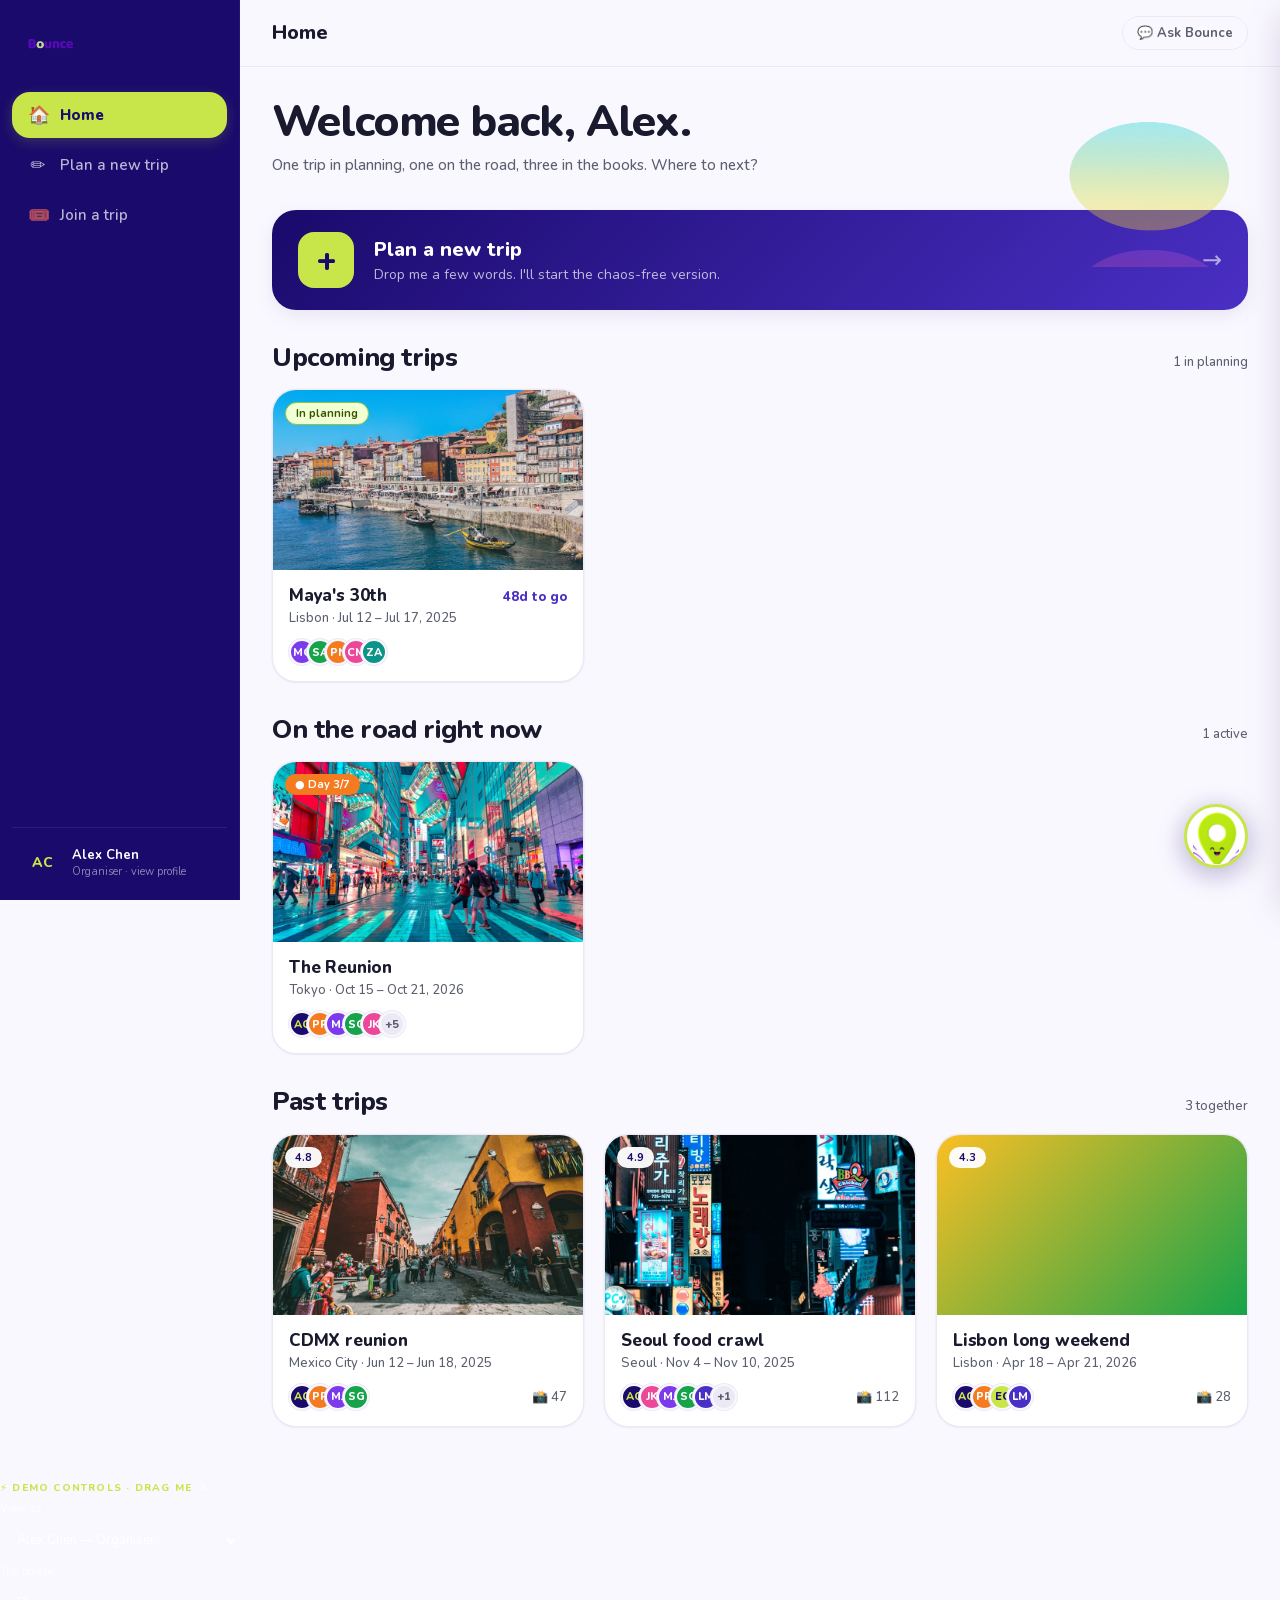
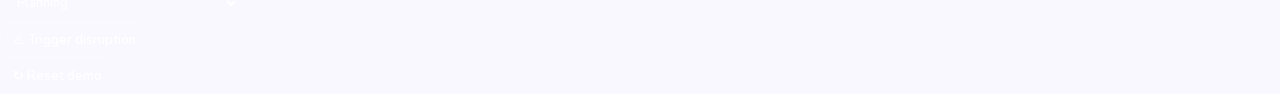
==== commit cc6e3144: "Refresh v5 React-build prototype asset bundle Refresh the embedded asset bundle in the v5 prototype " ====
--- a/cloudrun/bounce-v5-prototype/index.html
+++ b/cloudrun/bounce-v5-prototype/index.html
@@ -166,7 +166,7 @@
 
   </script>
 
-  <script type="__bundler/manifest">{"540bfe7f-02af-4ef7-9730-82008545efb8": {"mime": "image/jpeg", "compressed": false, "data": "/9j/4AAQSkZJRgABAQEASABIAAD/[base64]/gAUXy4AEM8UAAPtzAAEEwsAA1yeAAAAAVhZWiAAAAAAAEwJVgBQAAAAVx/[base64]/[base64]/AkHyRNJHwkqyTaJQklOCVoJZclxyX3JicmVyaHJrcm6CcYJ0kneierJ9woDSg/KHEooijUKQYpOClrKZ0p0CoCKjUqaCqbKs8rAis2K2krnSvRLAUsOSxuLKIs1y0MLUEtdi2rLeEuFi5MLoIuty7uLyQvWi+RL8cv/jA1MGwwpDDbMRIxSjGCMbox8jIqMmMymzLUMw0zRjN/M7gz8TQrNGU0njTYNRM1TTWHNcI1/TY3NnI2rjbpNyQ3YDecN9c4FDhQOIw4yDkFOUI5fzm8Ofk6Njp0OrI67zstO2s7qjvoPCc8ZTykPOM9Ij1hPaE94D4gPmA+oD7gPyE/YT+iP+JAI0BkQKZA50EpQWpBrEHuQjBCckK1QvdDOkN9Q8BEA0RHRIpEzkUSRVVFmkXeRiJGZ0arRvBHNUd7R8BIBUhLSJFI10kdSWNJqUnwSjdKfUrESwxLU0uaS+JMKkxyTLpNAk1KTZNN3E4lTm5Ot08AT0lPk0/dUCdQcVC7UQZRUFGbUeZSMVJ8UsdTE1NfU6pT9lRCVI9U21UoVXVVwlYPVlxWqVb3V0RXklfgWC9YfVjLWRpZaVm4WgdaVlqmWvVbRVuVW+VcNVyGXNZdJ114XcleGl5sXr1fD19hX7NgBWBXYKpg/GFPYaJh9WJJYpxi8GNDY5dj62RAZJRk6WU9ZZJl52Y9ZpJm6Gc9Z5Nn6Wg/aJZo7GlDaZpp8WpIap9q92tPa6dr/2xXbK9tCG1gbbluEm5rbsRvHm94b9FwK3CGcOBxOnGVcfByS3KmcwFzXXO4dBR0cHTMdSh1hXXhdj52m3b4d1Z3s3gReG54zHkqeYl553pGeqV7BHtje8J8IXyBfOF9QX2hfgF+Yn7CfyN/hH/lgEeAqIEKgWuBzYIwgpKC9INXg7qEHYSAhOOFR4Wrhg6GcobXhzuHn4gEiGmIzokziZmJ/opkisqLMIuWi/yMY4zKjTGNmI3/jmaOzo82j56QBpBukNaRP5GokhGSepLjk02TtpQglIqU9JVflcmWNJaflwqXdZfgmEyYuJkkmZCZ/JpomtWbQpuvnByciZz3nWSd0p5Anq6fHZ+Ln/qgaaDYoUehtqImopajBqN2o+akVqTHpTilqaYapoum/adup+CoUqjEqTepqaocqo+rAqt1q+msXKzQrUStuK4trqGvFq+LsACwdbDqsWCx1rJLssKzOLOutCW0nLUTtYq2AbZ5tvC3aLfguFm40blKucK6O7q1uy67p7whvJu9Fb2Pvgq+hL7/v3q/9cBwwOzBZ8Hjwl/C28NYw9TEUcTOxUvFyMZGxsPHQce/yD3IvMk6ybnKOMq3yzbLtsw1zLXNNc21zjbOts83z7jQOdC60TzRvtI/0sHTRNPG1EnUy9VO1dHWVdbY11zX4Nhk2OjZbNnx2nba+9uA3AXcit0Q3ZbeHN6i3ynfr+A24L3hROHM4lPi2+Nj4+vkc+T85YTmDeaW5x/nqegy6LzpRunQ6lvq5etw6/vshu0R7ZzuKO6070DvzPBY8OXxcvH/8ozzGfOn9DT0wvVQ9d72bfb794r4Gfio+Tj5x/pX+uf7d/wH/Jj9Kf26/kv+3P9t////2wCEAAIDAwMEAwQFBQQGBgYGBggIBwcICA0JCgkKCQ0TDA4MDA4MExEUEQ8RFBEeGBUVGB4jHRwdIyolJSo1MjVFRVwBAgMDAwQDBAUFBAYGBgYGCAgHBwgIDQkKCQoJDRMMDgwMDgwTERQRDxEUER4YFRUYHiMdHB0jKiUlKjUyNUVFXP/CABEIAhYDIAMBIgACEQEDEQH/xAA4AAABBAMBAQEAAAAAAAAAAAAFBAYHCAIDCQABCgEAAAcBAQAAAAAAAAAAAAAAAQIDBAUGBwAI/9oADAMBAAIQAxAAAABmVjkMLL5QxYHtO2yq1sFb10Hf19xaK2AbS44lZqrbKT6QR5WHsASX4nNaQRMLc2Y4lTVXYOEXrXcNoorbdsatpHMIZYSv2lecc36y9yzK2966aHZKsvqXmG/J3Nw2td9UaIU5PLuEjnCD4ReveqEogW5cO5oecqvgbawxl3C9i75wI9ZDWIaSft/[base64]/j7WlyrajFz5ldYoSFqEXBq4m/LN58j2c0wN53Q8hNdiYNfsRbpkoP0lpHJ1cSwernOmfzx1rIillGVvC7qm20vHn/AOoimp1CIUq5PwihBfQZNAW8qAw3EirAw1KfRdwD6p1nSH7V6juFZGFPA39jgX9zX2nUvchVfd/Fxc7eehVCpzFU3kVJwYrI5LYpcAUX5JtvdkuRlgOsV7Vib73xR8BdUMV1LbSfOGX67W/[base64]/1L1eRXSVSnw4F3zH6B0fE/[base64]/[base64]/V+V3Ci+Hr5JS1UGVZdv3HDqwncmkLKUEresa9h4Zt5RZ/wN8XNMtA6ByuIq2LYF0XzbVq+ZKGthBD3qGlwHYeEZQkkb5Hqx3hqmpJyD553IyteF2kOg/dpJpOVnLrSaRhJOpN1ly8ZZosi+wdZrHnM/nkpqJuM4W7iKQdd8fRtY2Jptf1vcpx8R1pQGhokbgkwhWjQqIk3FGP3NJmdunxUohT+It+ZiJFm/3CqUh9pTqEixbwBCB9xgsxijmUkXH4klhVQq0rp4w/6q38CPFZo7sd3z3As2DU48RygyriTrozv56N9hYIYs1XG2nnP1EhrnZN3xq0kWQ5q1V33ErHJclvmv0BNbsi+YaRNJCG/5EuMdOxA7RQBvB5ZsMjJ1xlYY6usBT1AHoPH7EydUhnt9CtKrjtTPZODal1KCKV6TJMYbQTcdKOdt1K5Um5x/FdoIF0fMG3ZgtX6MmLuUGv8AfIudZtSrf0+B0QudWy1Vnr4jfHU6s5ToLxnlSD4bRdQd6qY6bbGbowTcbHGHmaKs7MVn0kZZIrrnYeIbrjFnhi7VA6N07jyc6ibj4PEWhjd8nZOsnGW8FZi+x2bSfmBuv4KQUWcEKsGlmTDKx/1QgwEizBLuEPassRLsz3rAPoLZulN1oyJoiPBq/dp5NOp1/BKry0EgUT5FvAoI+HswFt4uf6IN3Nw/OARqOZ8YTxc6OU2o2tTeVKw/5d9LbhvNu4mlZ45WjalLULNHTjYSuQaSBZiq9q84tipTu9WXjbbToBz7YUIcKF82ZsWTMypNpVKCrlR3sOc1bHSdHGpZzpkFkPJ5W7ax/FnQvK7dzkmd1LRIhAsRbNyhEtHk3OqbUycIcm6aSlra5q/[base64]/aos1RXpoEftZcXuEAtizFTNqpRuwdU7Hw8oNBR04rXSLD7qzKou9Lprh69LxkQURc6Ie3Om2MJCUbFTRov7KGs4poSLG9kzmS3KIVwV4ejNlBVn+8tjF7RCdKo3QGm1yrVmLZvTQjqNPU2MYxfjW1LyK5B+8Y5hNA8gh4n3Wn1iKpUOcJTwnHczHoDWH4962yG/qspeZZteKcysKqI4We2/SnRlNefGJ4j/gKFSzVMAoTIai6b8X9J6OOn3afok+ffmPFXqEpIrnYiXeKoM1GExkhfGPoLUSkaVLz1SUx83eha1uBuXX9J4XC1oOfV4qpbZlEm/nmraGoMfTekGsQxe+4U1nM+uxRvOXzZq+KZalIAZA5fOAb4gwJNzIjiV2nYo2q9JbtU89N4Y1ekPNPp25rsHUxeLYsrC5rGrUoh3cmumC/[base64]/wgXEAaggoKsEyJpxLo3IshTK6tdbyPudtw6x2T8teqWTyh6C16t9RkCDjWOoUI3K1oKWmY3d8oTeNfV31qklQ82mDLCV81dViefto0WEy4QiHZPJ6114aj5CzoyubyWJIrL2+jVoOp50Jjm61vnS9LUCdDpNRyNmfKBX4hPG5g6g/[base64]/mqE5it3gekDzp479i6slfqxMJK0OinGu54llcPEW4Zra9u1ELKNrSDK2rANMSqE28KVgG7GePJyPONQepee2RxI5NDeadjjZI+REk2aOp5YOW4NKTXDzH0u0W/ZqC2tS2U5CuBqqPYvmiTGF8XJLkRvzYHAlbkDiErbIWPouLNzBUJ1tZae9BlmqqzezQj9h7g2o93tuLsXWGMqQt2JtFb9gBZfcUdEnQU4jt3KAG+Y2IpsHKEnq377BJ4r2alSTpOgWIlWnWl5aVmfbhyktE4aYad5k7CKYslnQ/NOjP3wUtn1SVKsm8XzK6AqDP0BQ/[base64]/[base64]/[base64]/[base64]/IVCTlX81fSrqNydUmt8uRTO90ZP3lFmUlA2munPXsFRO9YfSG6D7nBGTode2gnRyVpbDtxzq6XaJ5/HazCR3Ei/[base64]/hSO6rKZru73K/oyw1/bxvPLfVLPVPOFknVELxUF6s6Bhx9hPqAKZr/AD6y16tr8fKviXZwq/YZpucs8TBFUmenam53afbCqbt2rUVRzdK+WHYuDtzRKS6LqGksyklj6wXzGb3OKttl4q18r7vgLFSFRj6OIhZa8b3MVtp4aFjybWsw7kPxbvEiDYRzA6JQQVg4jigs0VMomgy61X1Tbzf6Egroxyv6caFnqoqOI45q3kCtxHSQMt/w+slG/PKwUB+lvPehwtM7d6MTzk9jsX2lu6fPGL2eTLe0BqGkSVRNZoTnu2uI3RLESyOzmTmzPTFW0YhLo3kS31KtAtHbFo3cBhUM2OrrL0IQkd4+YoYt8iXOze4J1Opo+SJlqVZvt3ZCVorFiOEDIs8VKxcuQz0MpT0eibBZdlkq6UjZN3vrdz30cbqzNUYWCi116bUV/QFZc95wU+6xcWWslEXsft9w/wCZ458ZTs05pud29CqTXz36fpF1mtN8A63FN8ASnZHjl16rN/lBnP8AhyibBxdl2OGbuXi/[base64]/MB0NpVp92alTls9fEnLyZPq/Qy+1U0ZTAs4VfpG2vsYYD1HZWZUK2VEb9hdzbNxpOGf7c3eVPVXkHdcnw+avujYBu8nz4dmz59Kp5TpUEX+7fqhJ2lyUae6w7+MTexs1LexHLnrgwdctn7Zxvx0xXukXcQYqkwKs2P51Vy+StEcKdINK81w7bKk02NZuW+oFLLjWep7cctb6K1+zx4mnQqZop8/oGEPDLNudlgeac5UW222hKZGRjV6pRbRP8AbTCvtIL31SZUDchx08ycDyfp1G5PCZCFeiPPsjvhkSo0eQcCYKd9FOwaA+Ltj0kQrIDWbkL589XtMQa1OldnkMVpjtbBZNcxXdN1IF4NZmgQ5iJGs7BysE/o1hAV+c5ioc0xtspxUZ8chr2Yx2WnemUHdpMtes4F0/sSj8KjXgZF3PWNZG5O49nYwkSibG2YKfiOh+gExluqK/f6qVtlcLsXky/kpNwfmPpOK+eVmqx6Z52w9l6wUH599nw/N2nIqm3am3FVXZpZRQdshDblgN155HOgHz5ndYeSXcIE6WcoevTHgbPV+7dWKxuo7qDEzPa8Vaq/[base64]/[base64]/Et57XS2JD+VUIO4J44mKQWTmuXUegF1M5vVMbLOkPMxICt1kaGTkLfmxlSrgYJriXnx0fo4/Y0W7FcZ+kuwZSFoNcmmTxSXOgnL7oPaK7UCDLA1/lK4HWjiTqM1Ybk3DN+4AarOupUTfs8tEQAPKIBW1S9DE2ouX7Ir/ENl6HgOlnL95DZ6dWUnXpMttQu6EZJXqrbI7NvGM11ph0Cp026K9UoEoq/NdjzGXZyEAZbNkrXyxjUsKM72GqdeaEtkqM19wjTdXbzm3TdWNdrfHf1BJ1NrdO+OVhrlknXVr8unFCWyynGvoLVqfqEOfcfTFb3OkHeBGbYoaxF9IOS4Qtjptz/kq2xtmnBw4zd7JdwGtE2EwFtJ3+vzRC0kXPRVzg6E8xoSx9D6g3zoY9h7iwxQctL1a/kuxGqYzrrE5VfOz6cQ1WOBkW9vLmca+mT+OhGQq8x3YKtJLEiBUynJzZL6kWNn+c1yYMVO4O5cJMvVXpabKCv+Fly3+FV/IxljdTMAp7HXousJXaWLDSTcXyBEbKxbfbVT+tjtCjevHNFcnxcR23LZsKd6vIE1SOZ0txzFtZX7oyouUqLBSgBgQnYWR8uavUyc2dUNuiLHEe4fbxoH23YpTYJNK4jtrualqy8auTTF0pR6aZ2GsbCaFUNwNCM1SfduleRy+DYOVEVmt0VqPbKtXpxQc/kVK2hHWDoRyF6LWJ2Kc1nzhJl7uac3JSM/k4XftW0s1TK39qpdDjNq6sc0XFfn+6sYhoGbsnRCXuhj+boSaZOid860E9M8mQmw1dK3Jr4dAaZUvwodCp7qHNbedgKmVx6TVO69BObloOetip9sdcLQnYc+6CXB5LdpK/daXRI/jtgpEZM0VIR0tqSf+b0pX3MyEQ5B/YS26mRTHhSlJJ3ISsNWQHRsVuVspRqxKqBWoMvRy1fyLY+HRzGzsJxw3IruBbS9hH3sG94+fjMjrOjyR/[base64]/r0Z1UuDS5u+QWVhl0iveWrc/[base64]/RkWtasDdUNK5Xr1dcbkN0syTr150kWvFi52dQaJ3xXT3K/cRRjRj0hQcc9rPfewdd0PmnRv8ARzQhV7ybcASTbdgJbZItd2N16BRE8a7VjdrxjObS+cxfofWpssR3T4v+gblGiq8POSIHbXiT7Wc7JXBz6FZghGwZPI0Mv6UCLV+7P08msskP5z9FecZTOWL7E1/KCmXWOYI8UPaPLAjJYVdl9ir1eapfi6XzKANieyMXZ6cV26fUFbv4NcrbkKRqz/lGr6NVK2ZersiD01D2UZBTcyX4QIvEzZtc3RTq2umiPuRbg7IRwCo1d7RAXRdun9inLBoRuh3matOyNU58OgxjOpzxltIyk05Ii5llXV599QCBQSJpYZkmwqovQbXEW8Q2zeBQU6whsE/XKs7VZKUpEbKmxpnYBCWh2FTA2TgPoKzlX3AVn+aLeQBMwaZt2QuuSK4yZN5/ZHrZxg6/rBwXZEwuapa2IOPOaM59mWV3IZszy+Uxxh55WSmxmo84tN8tGV6SREJQBvhxpuYizFOJTYC7DpTEQvVG2Gj3SN5QbRKrGnOfotA+nMN845Xxa6BySqtZKCZGly6jItyWpPQDNhp2VwaVNZ/ra3dWRq/[base64]/zj0jSWHXi55OoyJP1OLY516WpjJ1ijTFxRg/[base64]/AglKMXiVRxiHqGKo8Gbc/[base64]/tW6vSj85HZ0lPtUMaUb2PM5XpROfPlRpV+VdC5/BzvXRLkCrMSuVumSAq0WpCRtzcTmbP1Qt0oUqVm5urtGa2mokGad1K1z+PVbRCBRM54s3uEvI0TPAeN/W0k4Xf5lawNLTNSC+F2tFseDjetn5d0jYEhYhm3Gy5SnIRavOprQ0Kdq9q6csaWS3OmdZTEgaxTg3GyjO4rLCvRt9zr3NAgIYHkT4KsCkFo7BKZMfWkdMmRhlcUZeWRO5xBepaZLiiW/ICcBhsu7xJFA/11BS8KCfFIHaWLwd/BDSGZwhisLJzjOBO07VVZFNV51sQDBdjuZR+I7vq8xbeTXBz7Y61Xeao5fziM6VUZttz6rl/q781uGVyy3axl55v7ngbsVzxvZG+b5HjtkXA0vNaN7JjlEyVR9XSqIHEdQXZfFMqhQs/d4f3U3T3e+mCjqae4SWbNrQElMyUcmbQMkq0EJJCKqtYeY94bKkX51vDpQW5xyuQdUkIDyZSdYIeINBI76iZ8TlzKvUM/wApxj19bn7wcfU3YLScOVgfr74R5JNbsGGIf89GfVeKot5Sp4WZtw4b831HTiQ3BOVTI66Gjl4yE+uMXpjzkbPWWbAPwXaX6EGIdLhwr6yAEu5grO3mRycNnH2CGCXkjHXcnaolwcdHYgqTuLzg6/OfjcMj/bTEB4oBO4Oko8Yp4vy0S9TePekNdjp0Dju769zH0YztqwFEYESSU3jJMFhrdwKLpNgNUYCQl/R+U5V8RvYzppxs937UdAZ9kIOsu4VuhxN6p8q4h23Xe2jidfs9ZqsU0U/1JQDr7x+tzoHi26iKv72x3UpN5/R0L0amdnJurDbCBmYYMtfdbqm8BzMcvHIfMW6ICAkiucQg9dIyMxIldMwEAUjuRDrYIs5DUZpxNIAxbiYXOH16OFTlXyZgCIpUQSX3JY1OaRMZdghSBsDDLFgaTY2EMkoomeQeTNeLQzEOsHm6Vw/njKxzpGA3qA7OOdvELS/EJEBdLfVFzEr6984nSCyMfRM8QCUZBawpdKQmzHLZFOVsEb47hjO8H4HjtZpYonmVgGEj6VxKZ4jyzZHxVIumF6C8f0CoqEsoNRwYnIsfVbTqjfhwUEFXcaIt815uRVhCsrjBKkcFmo6dpLxmTZIhOVlfoZy26jP5GEKLzDHNSfRg9WlucRlsW9MayqbDVm/xSrN/8SonxbqksZs9lrT0OnJe0i7u03dOHT0yQHcWp2r5keBuJLMQrdNMOZyL7SCAqqnge3IDGWL27oMCxKV3lUhGRzDh7m24EwzjFo6GylwxoPOJFEY52s74qyl/Osk0CeYsahPNFdyxsd2OWSANJ9Z26shJYUjWHmrMjIRkvgsXePlkvOfqK2+aV4HCYskjiwyMnRk8a/omsW/[base64]/tDDaVEt8XPWwjeW4HZxW/[base64]/3pCLSofeI7LWU96PnIYW+82tZ2R/[base64]/vH6MhfvJKC0XvHQcWHvALnanvLoOas/vFFhW394CbdfvGNoij3gLANiPeWbpGf7yqUlSN7x0//8QAMBAAAQQCAQMDBAICAgMBAQAAAgABAwQFERIQEyEUIjEGFSAjMkEkMCUzFjRCNUP/2gAIAQEAAQUCzEvcn4rgrEPBwPwQuL153hklq98GDgIfrfHk1V/qKsMdyR/Ds7OYoH4rxv8A+q5tLFerow0v6HSq2CglpiQ2G4uMb9yy7p+uuj9dLXXS1/oYly6MmWkzJltcUDLSnkCML+YaQcNSEIWFlxZ0eLpG/opwUgZJerhV9seaytjnYfS0hglJNRtOvts+hxibExIcZWTUK7JqwaGBmTRLtpo2WlpGO1DGwrtjxERTguPlk7dOKbghRlsukgsQyA4GJtxIdPi7jxHarES0AjVnOGa3TfI4uYZAL3ceBkm3t96HbtWkOGQ2Ao7ldxcvDhrpi5T9DibAtDXF++60tLXR0/XXTiuK1/o31ZlpMm6syYU3SxXGaKvi6kIALC35Z2x2ZadbvzjTrp4R1w8dtkwbYY/aA+3TLimZaT9W+NJ2ZP0/tP8ALOtrz0FhHo7dXVmLmHw+07OyxNzuxR14pU+MieCkU4w/VBQvZGWPY2IxWxNafbEidUjcFar/AOMcYkViicMO9tLKdRHqCxWcShWvwfozLS0mFaTstdNLS0tLS0uK49eSBMmZMK4/ky0tLXUzYBzFs57NGHtV4tOGlwZCyZm2I6deFpaZcVrzpujp+ml8J2bo62tr+v6Ykz9X6SuwgPuOT5b4x4RRY0f8eKTUVOhVI7ebtvbstHyRwAu2KkFC3t34hf8AbNZrSUZRPv24IpqsMLBemcpZKL9+LFWfO/8ATpM3R+ulpaWlxWlrrpM3kBTMmW1tb/Fk34bWcu9mClC807qAk/wz+GXw+uml/acltuv98tLmtraImRWqwosjTFFl6iLNAnzMrqlJZOLo/R/lXpPbha8fbPTnWB5J5Hh9d3YrUlqOSSyMhx0bEJjITabk6AmROBRyRt22FyXFudmbtSUYDtSxVJvSZOCOOMHBw3o7J9x6s/ei/B+rdHWlpaWlpaWvx0uK0uKZbW1yW0zpumkzLjro3UzYRy1sp7VaDtQKF/[base64]/a8qxM0YWZynlY4k0jM5TPvma7ki5Gy8rTrtmmgkTQEu17YYQJRV2BNtN0hsxTJ/hmV0+MWHq96zl5+5bQt6fHGHai4dinR7dHEvbM5GAzftgtcU8hISbUPuRjtcHEZPCrUaM+DyWPlEqrA1i1/wBVWMU4JmWkyfo6dMnTfm79GTCmBdtcFpaTCtLSZk6bozLX5k7MOUsFZuV4ezEb+H6QPuFaTM3UnT71djKQTpTbOnIK7TsAV+T+mbRQRsPZhZo2j28eo6tAppZYWqOPHjUHGamGs01Ymkh6bVyhJGVe8x9LUnOajxp4wid3x8Het+JL7/ttTsFib6olDWuBs561tb0u17SjZkIoT2pSZgMX7oj3oMhagsqnY74GzxwVo9QPGuC4pxXFOydlpMzriuCdurOt9WFDGtJltb6N+Glrrtckz9ddc7e7FbFw8ppE7J/hVn8stJlry+1/SIEUTKevG7UgqmnrCdt61j1B/b3s3KzVrf8AEu7E4vKIo52depFfr04gsfMPN28lIAo7tUDaxLzvxRc3mmhCpEUtjOTMydYSNooIO7FDVB2fCQCdvMTtYyDOtkJvI3DkPAH0z/xJ3d3F9W+OoB7lr1MteSnINdR4qjDPekTM2lpOKcVpcFxTiuC0nRfhpaXBMOvx0tLS1+OuunTfhpkbszZKwdq5FCMIEtdNKB9SaWupNtaWlxRCjD2WAeKSta7cv3BtveqRyWjtXS9JKowB42jrdzhUaS7XYQZ9t6+lOE0sUUs2VmM/e4xQzSFW4x1ZHiOGxa2NCaSmdmfvziJSHZiYIbDkwEzQVPbj8L73Im5O/FncSZaF12+Jabm/MULORWSJnxNeN4pB5S49zO54FjYpJ2ZaWlpcVxTrSdMn6cVxXFcVwXb/[base64]/FEMcG/bkYJnWDshPDfAJKXSv5hfimWkyJO+k8iORSyurfvUb6kryAzesIIatkq05XXtSWJZHrtwFQ35APHWj9TYs/48PZjsTxsC8LuOsXM4ScuAWDJosXF3reStuU8cpimrF6TF5MBjrDxhwcW5MtcKe6YaFbJB7l/XgJOLRu7CCfbhMWy7TvCA+3EAQ0ZyZgx/lN106dEzrSLprrpaXHr56aWk0brt+O2uC1/rd9M1yd1JnLfNruVkVuxahbGQMR/2q196rZHJ2AVzIzWBAQYdKqT70ybptETJ3RIlMpPDmPCSZ2eMid1jj4XJnKrk78ASvKDhNSCJ47EZV7HFjiyNbhZGI7FJ4uKpQBbqgz8MtT7ck585MULV6TmTlvm0EEhBDThaP1dmk3cGrg3Z2bTcW+Q8oXFA/GWSI9i585h5SSCQB8uxCSk57hj4V7ZGKxUhSMxadjTGmJPro+k4pwb/XpMyZk65La8ra311+GvwYWT6ZsjOV2/XiEIv7OxEKCxHIrNWU5ZqMpnFNEbO+lCepUydE/XSNlM22mB1YBcCINaeB+M2TL/[base64]/Xiont1JcdVRSQlJbmKey7e2gLxRZF3r4t8dXq0/p5q7T3pYvuFiPtqKXuphFkcgbaBok7Pz46buu40xh7N13Z8WPGPY8MZCxZJ2XvKYnTmnJMaY1zXJcnTF010dumlpaWlpMyZMi6N0YVr/XtE6ylorN0YxGMy0sla784QM5QRcRT9LNc4yrThLFUPcTMuKNvHhO6d05KbuIgTtxK0DNLJGQql5nuw9283zBkeNnMsEOOx4RvJIHOgOnlqzFWtyCVXL9ySZ6lp60zWK9nG2wOKu8pGI/[base64]/bC7XKOOm7OUp8LULt7j8vUkexUI33a4tMwxwy27VechlYZqss5DVsWjDCnAxVBe/mPqWbiBOfeNmZQBK89yGRpZ5OwYFyYuem4d4ZHae2LRMDd2bjtO7s+KhEKNwwYabuQ7Tp1vpvozq7emrsOQulbhnImY1v8dLSZbXJN+Gvx3+PFa6ZOc7uQpRDHFMQiFu1JYsUYORDJ2xx5OUDunRN0tvoaxytYF9t0fTrtsu2tMyNEj2po+Qvrl8LIU3nx/BreIWOuxx4/[base64]/C9e+wvkrXehExtzYns0609O3uOWIQYWCKF7IhVPSme20VWSSOWpSJ5xvDKcbmI52YHixcD604Jou9dkNlek5O8jJzW1LaigT5moybL8k9rJG/[base64]/ZkB7Nx39QQP6+bk97IEnO2a7Jb7C9OuwyGpKdatKcleGUZYurJiXNNIhNMS8LbLktra34ZaFaXFOK0tdGWdu+mpYqs3p439mVoWrLwY+UCmnJhiou1SuAyVqvPl/SN/[base64]/[base64]/BSM3jqyhPBwZcWXbXaXaTRph/JiXJMSZ+m1pcV8NJl8bGrv1DS9NiYuMI/I/Lq9D3qr1I41XMI7FH4siR3aB7hZ0zJ/CvXe2Ixtt2AVLafQi5Lskuy67LrsutFvtrtrgyxLjJR4MuLImXlaTiuLrScdritdGd2TSPrss47JkMmm47WkxOz+sGYQG1A1O1WksZMIhiksG0daIyEII65cP1ZHtxY7AhG0zRRzC/GJyNzNlrQTxDVmk111+L9MTsMafl8jWkp28ZYAZumlroy0tfjrozrkmJMa5Lkjo1jCPDYuNsrwtZQGYU3y/g7eYjiVTKFKNr3BUrCUFeZ4pJLbPZoS+2IuSHwp5nd5n5G/[base64]/brTvDk7FcrpPYrQ1bQNkZHkuyPtVJ3CbM2e5XckwoR1+Hj8NLXR9KFmGN282QY7Gcp8Dxl1nl0nWnWiTdW/F1teUy31ZZuT1V/xpa8H8WoHlrFXkq2QYHhxfEcfHxkqzDwkjicypg/GMRAL1oXldzMuOlroSj9wf1407J32n100nU2TsywMKKdmRERdNfkNmUVrppaXlkxN0BxZz4unInXH29IbZCIwe6pmB4TRGEruyi4kWRnaadm10Hjp1pCy4utLSZujv0BtyIm22tqYGmhri8FihY79fgy8LS49NOm/DytLhtcVpaTMy8K7bGtWxwlw6B/E/4N8ZX224oB9dC/Gpjm54/[base64]/EnhUaXGnk8eQByF+htyH/Rtb6Ozs/XS0tLS0tumIUMxi8hNYkDC3OeOojUfLHyuQxFDUycLynFX9BSb/AE+ejJ+mDj5Xi2m2s63+DLDLHLh7gOpoPSXqxU5Flq+shBIMsWk357W2XJMbraZWp469egxk/UVZkkjioyvJFdnae7FIzBDD3HAPeZsUKAvAyLPD0/rq3ghH2vrpgK0c8/pIRgOIHDNYdyTi7J1I2j/07RYyGwjwpKShaBfH5DXkJFETPwd1i4gjDygscRlm709yFoYMTFPJJnZWap+Df6vpxmewy/vJ1SsV7FTsPFI0ZnXC9RxEkTHn4uVTBS7g0tfhr8WJC7InfVgcy8uYK684+H2tdBVxt1cU/tIYnnu4+uxQ1/MYsi8I5WZetjZR2W3kv2UesNeacrdKSrKoD3Gn+IvVxuOTyiLI2nUhyyuwaFWB/HS064kuBLg60mx2InfX1BVE8nX5enisDNi1JBLG69u5acLRcuFOywelHHT8Y/8AHq+iEXyryNUpx9y3NXadqnEK+fP9nRuvn8N+Om1tfTTDtlyYiLw9iwGQkxtUWq1mbU4whfx1mOzTx3Knkm66WuvFcV21wdcUylmCKKu5zyP/AD6spG2FGb9vsEYIu8B+EUgRBZyshOZkS2hIhVK/3B64ueEMXlshFbJV/hPpRl25TKIWeVRSyqdz5spY+QdCJbN15WjWiXF1xXFekwdkgpZysjzNkUNbC23Ic/CzXsXI8+Jpys9SxRsjcqysFYeWKoHLYtVwrZaKKdgA+RZgn9PhAb1MLQEM3Ht5OTld/HfXa2t/h9O8RhlEyVOK5HDIOi7DR/UhRsMMTMys0456hyTRyGbzRQTSSQ9w2TSg65Mt9NLS4rTrynJmUuRijWXyT2U7MKguSz3Xbo3TipwgrlCfeQiUaszjEFmzJOa4v08rygfY/wBefwhfR+ETOpPhjCRnraYauwkjQ6TfJDxkJxTk7ryvKb8fvVWVoTxzuEuVFSthZijo5GFSZW2KBsFaHs5uJrUlGUgo2dtk83RUdoLqY4jD2LLm5WcG2jcxNvhSFyk/Lf57WKeIcXar2yyPpcu4vJKzR8Hz7t4zRyjRoXThs36ffqY7G3vTYCwMkDCuLLtRJ60a7C7bphJcHTCuMaaOJTSxww1+U55V5+zRKIGX9t0d1ZjYhhbSkdZC13pkzLS11gf9adP1bwTofjTb04OFvtgMtkHksymLN0uDqR28eE3h3Qb1+UM80bhnbCilxMpR/dI2mKoagp13d7WdgUmLoSRSgJSCzpylRkQ15OTz4oGar4V4ziq/6NddLSYfLRxrE0oOxkmsd7HT2ZVHZbvQOx3KVjbXKQ2g+2zHbxFTt25/qCGKbHSBFkm/DytLS0uK4qYrAtmLVyQ2FmGffCiT+s2tr+xMXUvNnk+InWUsdqFfKZk6aORyeAk4EyrP0/p+roX3GOkTMibS8OKd0y8Kz7ok7afymZ3Qtr8favC0K5hx9qrXbECqZ6J16CnajgjGKO27sG/Z7hHlP2zlYpB2TwxSRQE/jMmw0/zCMjL8nHSqNGFYyk7jb7sFkYLGJbkfJPz9DjORYzGiL3s1QJlTkKSlVmGav00vK0tLS10zXizQjMotLITX4RhJ+6z7TdAj0uKL4hLxlpOVtbfYE6aPsxnZMls1zJlAWyW0/V1Vf2ktJ36Onbx08OnbRLi6EH/0TP7emvAxvx+n9xVoXBZM/aBC4Fz4uJsNiRwpUgYpeUzxNOBrMn5/3OxOu8LWJGUviMTFUp+BtKMscszNi8eQfZnmkrxyHFNdny9Jo8DL+v8ADXV1YytQLAnLftNwZWISkgtUJKxyCzUKxcomTbTJ3RGzKJnVguVhRhsuy3Gdt1m5acXWiUIuzpk/4Vn979HRstJ2/[base64]/V0BaNmbTp+jktrmtoGJ0epGUrfmVp3boyrByOJuc0LFLM7fvNu3TkYe7sgcXBjcI+9fk3bwke4e0IqSSd1ZLlY/Hx+dTHwS13xlIR7cHduQjqzQr/AHDE0oozt4JzIqxDOPh8zdgEq9iEobsEktmAJ44KV71MmIt33yPXa30d/GZvPM9nsTyUnZr2m739XakdiOvjWjlgbw79G+S2RTN+rIT9y+X81RlGKezdCQHvMnt7TTmy7r77xKE9x7/IH2Dp26a6OhbkZULKeja1JQmZyqH2pBYSN2cvCYdp0ym03VkHsgox8mwld3yYeRtfzGTZiXh4iZHO8TSO3cxMbtXdS+Iv9tUf8Q6EkwVq8nrJY+b3ajDbqwRRlWF/V5KrDJK7+6zaeSWtIXOhQ2U95ijw84V2qW4KVYSYh6aWlpWJ4Yo5J6s5y12iow3ChlqWjkg5eBkGREzbhfy+3W315dSzRQi+VZ5LzlFGTxE5RxqvWeZnp8K3hP4fa30rv1f8K5frd/Lundck6Z05EEmPzlqwvuNwo2v378kszKwOnXwuSfob7LppWvbBAwiGHbhTi/naLcgtxGM2dcm1lT4uDbKKSN4e5LrI2pRrf63E26Q1bT12E1i4uN+pZqzx/UIkain7A18qSjttZjPatYWCer9tlgyL149S4QfuNm1Cwla7ONwFw56n4524+qlX/IyYh2CNjVW6Yjkcj6mPDcWhvX+3LhWc5m+EyvE0duhPG85cpDvHGFkpxdYiUiRttiHRF89YX/Z0fr/dR/c6JaRInW0b+3EQY+WgNOnK9ql6cONzt3Y3aVE5dW0m+ekQ8pLL8rPkYa8bx0oH98p+zel8FKQduwXftURd54+0zS2YXLLn/ro+j53rONeCOPF9nHmXLK5WKzHhm524hYIL+ymuXcWVqbC1YykguVHxl2e0shLbJeqG0mkExaT9Z4SGK3Bcr2LH0z+sqVyOWLkOvXU1fyMVSFrfPG3aVhrBENahlsnyDE6+4XTaPI3rPFsQ5yPmAdlhC/a3XLN/lxuPchY3WfjYbawT/wCQYNytDq0XwtdAfRLf4P8AMJakJ0TpyTunW1tVnjVOYmu2Dft2z2N/yxNojGPShgp9poMS7/0h+agtql/3mHctG/8AkE/GpM7sYzuu7EwzTcYnjeLH4yGQnkmNm7sXLJmxWv8AVpaQN7mmyEIwBaEME0/3Hboy3aysMUl+gPHF3s2MM5/olvwyvVxEYNDVjEa9a/UOMw7kVbCj6H6Z21iQPTi3Bnlm71iOSNwpC53Mrwr2JbpEpxMDoc/VXabyT5iP9308A8/qcW3iSCI6t8ZbC2suLesDweL91L6iD2LGFxvSC6yg6tl8N+DPsURMy5C/R+nLY1aFu2pvp3KiD+E79cfGMluYJ6jG+2NthLGxRSpnRC7KxG/Pq3wfiKnFocTG0uTdxILIMya2fH1SCZnWYkaSOwdgJ6FjJRwFlYWR5HBEssFBz/2Rfz/p9LAO72Yj8Re+3asf5+Mf/Hz+vubP/m/UP/QMf/BgZwx0A1nqd6WU6zm0ePjE8pLHDatjTKQqEXKb7WY2a194rGTksDbgpC42J2lij4RPayrMWTrwu+IZ65Z+QZRpxDJYpQ6u+E4rLMBW1jrNkIMrNNJXUJ8Jny2OWVsVppH/ABhfcSOIzOlh6xRl4d+lDsHLNkIMao/qXtGD4e9Ez+OkZuEr3p7w0pXKofiTXvsQlzCqDNNPC8VYucUmMkfo6ZvdK+yLjHFhvZSEPdenZpPWQszTwumkaKLFt3ppbWQMsWBjQ5yKSWxu7Wjlj/CCEpZJ8Fdjj+x5PshXsGH4Vv8At8Mid19NDsGfxS/9m2e78UIehzLwFlrUdawP1CPt8jgZP5Uf/wByiThcM/1Ygo47lWC3BZjDeQyMxbuXpJ6uKj83oK72pXb0Ba5w8+Uc2prbvvHXDkkybM9WkfCw1topCycjo7gkpJuTrTNDN5ift9vo6/pC610rv4JtKuTAMN24FG1zlmfpG6I3ca84srkknH8MfITVqDe6wOnlj/ZkonGV3d3QM/B8hKESb5ibartylsygoB7dGIv2OUZLtVVFio3huy0Xia7QrV4aE8y9HdjjEL6GTKspbWWaLKNG1voAkbhVmqQV7EkkY3IglO32Z7fa9R1rf9k0Z9x4pF9OgQ0yd2CrJ75t+qD/AKrDVpMtNaOYo7FueKU2bDWb0DW6D/8AMW7Fj1h5CaGpFnbcc0MMksv3UIxtZik0jSVhVm9LEYXrLxUatm7Wuegp1ppAevK3GSU7U6rUJuJTSEov5NE2jruMQNtcSdH/ACjJ3rfPRmd03DguKdMnQDyIoCgcS2iBlVy3bB3ZF5ZcuKInJBLXGG/OUkjPpPGfb6Y6e12Y5MuBlcy2itZRXzyEkVdoievRrEM/GGR+jIH4R02QRudktvaE9VgY0/xkctalXfIzawYx0Lj17OQyNSxbeRtRm25n5K2bHb6YkmhbEzepxV76brx0Bjd2imkkWWeD0fSOMpDi8Fydhjj7hYaqIQXaptAPONWB/wCQ8iZTd6akVKSmH1AULSXRuUWqV3jO8NKzFHcnx8ssElT7K3eqY3tSyTWK1vKDqyD6QUbdtYjGxxRXssRyzTTzxNJL26skfqrIsKxWSyu8oUT2h8SD5Z5YJIQkNjikYBkKBQyk0Qun+dptsttoouDv8LyondpJu64f3ydOy+F3XW0fHtqo/wC6Qsb353h54+yAFZgKCZARC7nK6B9qTwTN+lj0YXoxR/y6Mym8RwAw18NFyvQkPCy/CtGLkw1fN2RztMpYjicHBmjZ5IminkQgWzsbsYvDF27WJosbxfvixuPKDiOOlKwZjVydcjuBO9jI2MqNX7i5PTp1bxtipsbdKldBeln9Pi55I5h+oMLHN/5JJND+x4N/8hmJ5oIq0vZN7hlRdUCPvY0G+3/UVUAioE32mtc7VOOwchPe5BaMjMpZJU4mCp9wqNjKU+ccRzSO8YMA1lYE4Z9EY8wmpC7BaDzPWMHhMmZ2eRzf+D/MTbW1J/PfUZNhI3lf37VflBqn9radf2yk/ivhO7u6CNyK9FKFcAN3anZTULOvRWmOxFILU22PEWUbUlY7PPpG2yf3S2BAViomDGnEzRWX5WaQk0t+PjDKGpYW4yXKtV2nqjLWw2LlpQME/PGZCGNXJK9e0H1RyUOWCSKOFrd4Z7EIyT3shLIErWThMaVK7aCPKXnbF6dfTemVbIPakr17nrHxDHDMFaNR06EsODgsPJE3mGm/rs56k7bQYqI7M9VjdUjcLQSADZOGK4FHJSQMYBZn9BPCMrjGjMgnJmVCxAYwzzHHXnCRUWYrBwi6loGCyDs0sfdjgB2ZyiYrMA8yiqTRtNC6/jJxIiOlIxPWmFt7Uv8ALp4XLw60oYyKWTFmylhq+lhi7hLyvKOMhFl50JQ6rY+OUp/RwL/ABWJQmdi0Q3JWZrk69TbdPPI65qKVwOyDc6uPkMLdaKIEyj8DUB3kLuOcsccEIzEU8NaeR4HGAb+auWkGNF0eO4PPPwbAuUtq84lXx8/IYMjZ7uRyR26/[base64]/i22fF/9LmnF3Q0id7lRopLAduWMHJBNNGor0brYEh5MhkJcWTMDJ69R3loC5dghY+6K7oL9TrtpwUvgFHCRLGVB4lJH3rHFB4MJBJelLbUzVUJRuXB01SRpFHExBNDxsW43eJM/[base64]/IuC7I7cZYnC6SCYnbcq5PoT2hZlotGIujiidHVjTw6WpxUxE7Lbu2KM+0A6hmfw3zBpx9WYkORdR2wdTj+rGa9SPcGO5dALR5COQOm0XSM3AyylziV+5orNgkQCTRfLeX+Vhov2aclki7klyQOTNpdzQRH4gmKOa1WZ61jbS+4nqwvG2rEtipXGOKaKVmO/brzZB+9Xp4oI7A4Ks6fEUez9nxbuGKwou2LwO3x2CF4RrHlOziRVmjQU2FuhYrjqH6jm/W6rY6S6dfEW9XMZLVh2TuzOjdyesAhW9qyTu1aLyeQb/ADn2R4/XdynzAbNZLjyyTO43RTa0xNuVmcZrlgTjvcYfc5AHFE+1tOK4RuxRlGorDg8Te0pRQ96Q45HFwkIk8JstPqTiyhpSzNN2SkmHSh8hMGl8MZC7KsYKyIjIvK7ncr1S4XYZ+cWR365kXymX8h6QluLpVdu63gYmZmJYer/hTGEYlY4Rxt0d1XJf/OOknsUMprvVsdenhOeek2OokEfZtVoq7w2JMpt79ilNcjH6Zl0P0um+mq7JvpioIywYMAGbEuhcCcMHkF9qvvEH07MSnxteOOrM4VssOPOz/wAOA4c+ckxQ1YcrcKaSu37DNgGqT7qzO9R5H3dPcUe9uXengjPvwtZhGychDGRAUdiV2s2JXlKSXvx7TsSZ3Tg7s8KeJ960uXkiHo5admZ04qqZA8xC6ikbRRkzNrezdEfseM0cBLiIvLAzhAw8X95PJ++Qxk6QcOU2utGVuDP/AJUBlG2cg1MyNvCH5H+RfKiPia0vLO6/pc461O1kZrBlHoB+ESjLSiJ3DCEcuMbBwWzKnaqBNUlFT5OSNYedznzEc1SKaeCRrp3okNPPTocHYUePjqt6uqopuUFLI0o1RuV7dQoHAvGmWVPWOrxv6HMvu9/WJsnHWMTMrsUMcEH/AGXv+mn/ACp6eE1JC0jehbdO16KO9JJdG0UspvChhBkIs6KNkwi7MPnwvC4gmKPbsJPwTxOnidcPJxJ2Zl7l5FPKztGcBJrI6Aw07On0hcmXl3cYyU8cpIgAH26Al5WvC+W6VSdppePOufGS3XieH4/BidnPz1j04u3R/cSg7YyX781yUH0t+7o6F/MUj6xt/wBCdXLtPJNbjcsrf/[base64]/T4eVxkFn3XjaeNZCPjcRJkKD4/t1WIWLTEu2asU+wPhE/MjDsRD/FvlvLaReX+E20MUsx4euRFYJgDLOTT431INfttakxkYQRSsb3qPFoLOTr1ztfULO55a9dEoTllvYs69SoFCEMK83oijPl3ODTWAjC7kGnjmKn6N45DlpehGeG3EcOTOD1FhwJom3LZ00ULjyomfIS4tyTcE/FO8pNxFN3mZom7YguLOiiHckLcjh8/DbJk/eT9/TiomBgOHYsDkufFyl8yF4KRlGcSkeo7NPKy7xs5XwIOGxPcS7wJ+063HxZtp+TPycmOJ3IQJkTIozFb8cWdFE7NCUYhib0cYnegqjYZrMw1Yd2IGAGXw7fL9AJxOKy7ruE75qrJ3DNyWP00ts+Uu/aHy3hzdM2mjDmdqN4ghs9t6O4cVYYeMJ0plNj6ZUqdfsqR5Z3o8rEsYws1vGVrDy/[base64]/dftPC72DIq9t43xlmm0glyXuRTCKYjN/qWRhDmsfbOscv1Db1NduSrmactJjdyhmInpBHoHcY8la0NMpYmZgGR77cOV2RgBxTES2nJkO03Bc9N41zYW7u1v3eziw7IuCNq60PAIjZ/[base64]/[base64]/[base64]/6k1V5amJyUjHdi9RRx2SLvkTIsr/k1sjWNFWEw5it8l/acxZC7Mu8p8p20X1BLs8hcmerHkTEpSiY8vLqTIyOoRvSuFO4q9QRZwNE/nfkmLU3Psyzn3JyeeGpFVBoIXZjbiFf3JgHXhOA7aMNdmFdmszyw1FJjsc6mqVQUNaqRwPXjhegLqxQiOOpb9RCUUFiOvRGu8kfekq1ItuAsuPJpKrCiDtqC3TkNo42d3jYhGFQTVeT26+zhgd3oV1HBweSsBkAiDbruRNtPtl8oohdHAIt7nCXGwyDJ9Pr/wAd2pPp62yPC5IEePtp69gULuEb/MHDuzBWY5D5OLp3VRvLv4fablypMSjkaLHs/KX/AOhHlNKzcbBenwgHYZY54ZcZS7IRwO9lBmKLtZyjHPjrAQneFuTCzLwmby/BM4sufg68UqbEUd/agjcKKPEvI/2muzR1Io17mTOu5oBOR1JARoA0Duy5sv1urEhesGKN0CtxzzPBCEIKMOHW1JIIycyUnfdooZFJUJBXmBoZZHjgebT83U9qGBxOGcYyiKRgZmkrC8zwuIvdeNQZKtM5zjGzSRGccxC+wdtJ24sepRjjnYfepPWLus7dxEw6KE+YFKQchZtto/ehbSKWHkXJFx4jHoDuWIUORd00/JpC27j7Uwu7yRBFE3Sqz8DcxQNyj7fux/P031ITwY0G9/8A9xu/OqzFkLXvxzQv6TEQWezJKTVJLYCLFUcq1SV5oG7d0o5AqbOR3Imb+TCPgmZkzMhZ3dvCsxvKNaqID2gQhpO2k5OnN0NyvyKSMR2xNpk8QuoanesemjZenjFx3qSzGz0yDgT+X2wlPL2yuMyO2DlJMzr9aC/U42ssHchs1zRTuz1AHu8UPfY78ONnenRp1i9Vxm+6VGXra7ucmg74SHb+0TlXxzdt8XUkTiKaLizlcEpLdsJecZiL+LITGMclgBkP3ftdTQc2IZ9eucUJgYkcetsnI2bw6fwnnmAguuSJo0LQimCTRMufs0qdftx5FoWFvmEOcgtpj7bkx6bmxHR4yL6uNRt7v/6Vdd2tI0dy3c1TqV5ZxhYatatyKY4a0sp1GObIHbiYP8m/GTvPAcjWuXv2ie3uWC4TRwGAs6ZCxrTsh5b4kpRIlFDwCXFRySV8XXid4gB+4DLvgxW78cIUrlUIZMjESfOatHleJt3JFWOzCMl3mntA6kmkZEfJPV/V3iKCGUnikIN8ImNhBVrhwqPyzowF2u244S/WEt3Wos1AprWOmasdd42kB1oFx00oRlGwz1pQl2vCYdKYBMRkJnZ2dPp08Qun5CnMiDuxumjZk9IOTH2kI1yF68q7cy0MbyNNse6z+VysaaKB38oRd3rUD5F4aeV5JWVMNARMuTLmKilBjqTRND9QXI57I/LfziLT42lDcv5HDyFbq0RqjlbfOXHu0Ne8dkcxcis0j7+RirUqERWcYMrZWWIIKjR+7tsy9jNWyQymRM65IItu+gbmikXfZkEm0RaXLZC/l9bneJ6uIYmrT8TCCrMDdzk9oTkvFUgdVp7FEvvEDAduC3YCU2flteeTSij7kd2yLrvTIHN1APbZ443nm71WS1NeBq0k717zx/b8ZMEtUmZmyp0xKjkIo5HK/t2llgsPuCGW4APn6aCbHWG7hRn3rYuFjbCbqaaKMXsAyGybp5ZUMwkibmiY3ZhIU/N2l7aYgFyyUIqtahmabhqNo3RPOJC8Ui04rur0UAoIQZz2yyM/s6d6TXcNdwlVcO62ydt6/vXkf5g/n6esxgU1kWI7mRuM5xCVe5dnjyuJjrQ9vL2JMvN/h4urLblp1q9crtiPj7WXl0IAJO0JPxFDCSbwxuTu4bWmFppoxTZGsMHd/Uxgu4KK/[base64]/XNSoFJW9CQrszq7UBk4V7SnpQicTM59uCaGBudepCD1Io3idnXJWq0ciEWcncRG4crR/b6JjDQqBKJQRLl5IG7kU0ciGpK03MWUguQj3xVuxZGFilmMqXGB6uXB65yhEUgEEZxiLkJN79EHB3I2Q2Y3TSx7KSFxs1KJlUsyys9Wxvt2GRETqG93m2TiRaZxYhEJWLe3ih5Ccu1j4zKA4GZF8snT9Io+cmSgGMSbz/APVVtzyP7BQGTH3Zghi4kUUpmq8xhFXnOKQJZrDVDtSDSgeNZayQCAMLDrWnQ718LueJ6wzjAPaEG07+Vl8h2Iafb9OhDSsV2kCGcIJIY24NH7nBXW/zJpS5U4xlyEYjGMTkam7vbv12HHNPM7QZMe73HY/5OANGzDp+6y74b7gOZPxUDuI9vSJxZj4auWZa8tzI9yONv1gWxnoB3KWTMJp5ohfuu7WCmrwU7NiwBxyunnmCUmZ1ZjnZeSTEwk4Su3ucB4sXtXFk0YOBco7MFYZTbwmkfZixJ443axjoJEU1mqqk4WYtFGUFsiMt7iY9f//EAEkQAAEDAgIHBQYDBQYFAwUBAAEAAhEDIRIxBBAiMkFRYRMgcYGRIzBCUqGxM2LBFHKC0eEFQENQkvAkNFOismPi8TVkc3TCg//aAAgBAQAGPwKODdfRYXZageHFdtSiY/1Ivw4qRs4fKU1jnbB/DfyXa0sOEfiNa0xHNNqs3awxean1CB4ah1RKnqr2Iz6EZORMRiO2Plf/ACPc6EYXDm05qhRp/PiHGRCxg2IzTcuLrf5G57jAGZWxufU+KFRzG4n31z2QDvmbsn6L2elvHR20FTxMpVA10mDhJjxXttEqM8WYv/GUx9EU3PnDbNqwNOyy3mv66rUz6Lc+qvhV6n0W+4rdPqrUmqzQsu/GrwR7h1WM6ieesgqFBy1YCbFGtTuY22/MFczRf6tKY177j8N3Bw5FMs0VBdsJ1N7SC3gVaENlQeev9Fi3mFsOHNv/ALVGeHj8w4HuaRVw4qlCmW0j+/w8k6jithlkqqfAf5G9jsnCCnAMzzm6A75f8tO37zltXGbkIpNHkjshHpry95l7kwO91GqDlqwnMLSDgkPMKqzEYB2OhVPtXuIpVQGuaqb5N2cWkZK5W+ETOsIMNkXD/DOyPHNiAaZHNU3/ADKfVaJTbmz2rv3ncPRUqtLcf7Sn+rU14+OT/lZcchdGeH+/ori5udR7h/vZOuE85vfYJrIvCnitHZNqLO0feNo5InHsssApb5k/ohfMeKtz1iybFo5rBJlt/wB7l6IUGHlM/Mc05oGE0YbUp8vBYX3ay7vAJ73ZvMp2jE7R2qXR44eaNM2xZdDxH+Vx5/yCl2Qu7UR3h769Ro81PahWLj5K1Jy2aXqpqgCcvDvhqrVHjZwp0ZJjYmSqYpNnANsJuESJy5KnTDdlply0mswfjOhmzwFs17Q24QpaT6obMeauOCsNrgphZ+ZUEKlacBmE6s6r2Zx8OqNWo2arQadWPjYP1VTDFmtl3zAog24hNLc03SKYvU34+GoP5prog8fH/KSTkERyP1QbxOeoe62nAL8ZnqvxPQKzXlWonzWzReeqhtKCj7cDxhD/AIgei23ORstxC2qXbv37h7rKYzfqfVdk0KrpHF2UqpXpgWF2c1XEHDghU9HYdiiAF5LJZC6dmtqYWaupCJQd1VN1ScFalia6PiCp0JbT7Vxe10f9hW09x+iwmlk295WywN8P8qgZ/wC4WL5Lnx1z7kucYARe7L4R0W4t1HXMrPVulZIrNQVbucjxGuOJQ5C6ImzLDUyn8VSyAm8R6r6p+k2DnjERz5J9QukuNwrDyRvfhqFiVaLoiyu0rqgHHinvxnG11/PJaBo9xR5534ot0h1N1SBhgW/[base64]/KsI3nLEcm5eKPccPP3QLwS0ZwquO3yyUwUvO9gfFBujiGg7VQgfqmU9JMvI/EED6KpSF2fDOreGSZhJBAIstpxPiVAEyuKuPVYMp1CSLoNNQXQ7WtbwzTHtyci11wRsuTG8yqejtyaL6q2kOHBB0T2h2k6pxOSraRFhYKo4HjA8lH/wA6s1EArh5rKY6rjCgG+fkv4EP3l2jHXb9UyoSHUq9nW/DeeHgUX06d1UHaXs3Ch/lJJ4I+MNTGjhnrOoah7gp1gsWS2nI1GaMC/PE4ymVzh2v0X4o9E5znOtwCc3A53K/3Qa2nJ4pr2DIodRKa2rRJNrpzqeU7KBGzCxmYPFCATdT2jJPNZQQYACayJjmm1jRJYnP5lNaOJhUNGZmblNY05CEOcfUou44fug7DN0RlyCv9k05tPJCBqbdTxU4lUvaw/VV6zs22DecprRJP3QpObiY4RUacrKBkFRBggvLrdP8AKsA3no1j8J2fHVTHaNa2DIcYCgGpUcflbgb/[base64]/RVqnECPVOPROhmHAzLx/ykq3PC1NpjhqZVb/h5u+WcliP44t/7gnj5RI8lbU3090eaCdNXsiPPEnwQTxQe2YyJC0l7WuDoxNGZKp+zGEPMOmTJ4FYnbTkf5IYqk9qIM8CE4cxdPp1mzTn/T1VamW7TSCD0U89WF5/EGynOQHF9yqeImB0lFtN7iwWh14VsyjpAqxUbndNZUGE8D8ye88f1VaufJVXTbIeSO1nwQ4rJWcQeSn4slB2uZ5JkjM5jihyKIOE/dO/haqVGBMfROE8clJ+JxQBdEnMKq6Zl9j4f5KVbQq3/aP1TwylEEjcxZKzKo8GR90O3fVaHcCc/ROqx4I6qjeyDsZFzkmVu0Acwwy0C/6IzXqkOFpdgwHqAgGNwjlqLeGfuyEznlqabRgeAnvb8NTEPAoGmNiuGvA/l1T2HgYVY4dthYQehMKeGKQpHHDCpOI2X7JTiPxtF2XfmZzTxMiM0+jYOcJZ+8E4EEOb9CFTpMOIO2j4BEqrpBFzZqdfeQ2d3gFRZs4TctiD/VO0atvF0j8q/ZtIEsO6/wDmiRxbbzUDJOBKvZZ5LCftdRYgeaL2tj6hB73YuAPJQ3jmoMJo5uWJmZs3wQMicuSpN5NClsbLSSgZhrZEdf8AJ7auk4R4INHARqg1GjzRwkFUsLiA26LycVhLDk6OaBbN+fAjgeupp15e4afIoXWFM8UT0CfQdnSdLfByqx/zFMS8f9RvzDqqVVuT2FrvEKlUbk5mIeSFM5tcPRNYPgutH0r/AA6ow1AmFkdlUbsH6wnEG7XNc1N0mmIxxjHPr/NVq1R0mIHgmvp778sKo6O3gL6m4fidhTq4whrDskcghpkB5L4hOpuDA524J5KjSp1X1AyRWp54SOSn7LdupLbqHeUpuB3tCeCwOuvEZpz+RgiMlDRK6pgmwElE9nsgXKptA3iL6iC0hxIa1yqAi2OW/wCUYQdp9kaxG9ZvgjZFx8kXPGInNExEnX2lLe+IfMFI/wDjU0+6cHT5IxJUpvR7fqn9E2cnDCfNdpT/AB9EP+pi7Sn+HX9q3o7ivz6LU+igwGnaCqPxC5jyC0jRjnvs8lX0CpnBdS6RwTeGKx8VX0WdsbdLxGYVF9GWl3B2Tuqa80z7EGG5Jz3cbodVUfF2twN/ecmU25vhqqVS9wlsYeElDaALWx1uq4pNa1k26wm1KbpxKAyHcbral3nksLNrkeSlzpJzQsENoeCwnMqoXOhwssN81VflJwysRzlBwygu1UfaBzcRdHL/ACkxlOFqa3kNUN3W2HXqgOKaO521Mn8zeaDhxXh7huFs3v01Ap8DjZXCw/MLeIutNbxwkjxbdWWhV/he3sqqLMJIZWBb0BWlUcU9ro8OH5mcfMKnUjaYcJUH4oCY75HX/VNqsyFXPliVUPjG8zy2gm1Q7j90wuphxp8OqkgNB3VFvRAtDbfCtHpYTbbfPMprBdtEfVaLow4nEU9xYJc315IYmDY2bZJzTpEgDKExzN/nK7OoQI8pV58GoCEJmOKAcT0WVvmRGDM7y8EwWOKbeKbBm9lXf4BO5wnbGHC2I/yggbz7BB3Btl5LAzff9AslTjN1+84sGV8PzN/mEYOfu5UKm75XAoPJ2XvB8nWT2G0E+icw5FaOH/41M03fvNVLGIcym6m7+FVWRHa4vVEHNSZMrTKbrvDQ9p/[base64]/[base64]/ANqxY56wpcAw/MonMJs5LEZDjlyITrbX1BVJvJoUiljAaZ6Jg6T6+5qYnVCOWKybNO0iZKqzpAtu33mdeoUtII6f3uBvPsF2zhcnZ8NTaE2zf/JERaJKZaBYpx4cPBOAHd7TCXmIDOHiiC0gsONk5wmkcfdbKsbo+CpOcC6lV0NgIHRVMDiMWd8x3JBQk5LJTcLIrdVjCvsnmg5sjqpjA/5hkfFUX4dpjpkXBQNMNacG06Fpz8Qc4GGza5Tg6pPI4uagPwwOXJCXEccuaGUZmeK0mqRnstWES2kIbnmsDjLWzfOQqhpOwOF2gizh4IMNHBUHw8JWJzRIHC6pYeJlG2YAHndPuf0VJvHEL8xqfhr3Lg3B3Nt8LNx8l7PRnOUN0UM/eV30Qr/2jRHgjP8AaVQzyU/tFWeJ6IxTqzzlP0bFLSA+k7mD/e8IuwHD5DNNHIfZPeeGXinF2cyU0j4qcu+y7MbrfunuO9n4Jv5gh3cTRdv+4VPpb3ZhZKljd+GwMb4BZ6slkslksu5YyNXTkVb2L/8AtWVv+0qG2/IcvIplWk5vado3ETvJ9Ghtl20ZMBCi+n7SfUJssgYtoREDxUgN8ZWisiZOMhREsAxEJ/YWNmzZdsKgc5ziDtclSxMInZc6IRbjFQyMLv6JuJjqb2tgtzut2RCaZJBOfLxQqvaXnJoHVWp+rkD2TZBmVnH8Ka9j3ZQ4DgVd7/8AUjjpCp+8SVLKVNng1fiH0CvVefPu16g+Aj6psfi6Ltt60+I8k14ycP7y6DtP2WpzyLuNvBBMwEQOHVHENz6ptNjoJ+gVWrxDdnyVbm5n3VJ3JwHfr0XGxMjz4L4vRWY9fhvX4ZVqa2qYKu1w8lvhWIP9w2h5qxkaizeaeBWwb/KjTqMxN5EXCPZeZG8mHt8WNt35ow8udl0PiqIa3NVC5hEANb4DxVV08fsgAf8AZW0/dgkeCbjquBNPFnx5BUcNPE2cUxZVSAA2bBNvvAGFiItyVKnwElZIkZyqlN1IGfj4hF9GcJzB4rEMj7nSg4Wc+PosfFp9UaTfwqje0o+B4f3nswdhlvTNQvPV2nyoxJVTBLqrmkFvADmml8nDntHJVxMFpt1umGc29006e/xPJdSr3CPtPot8+i3iVksnLcX4as1ZoE/h8SR73ZKyVis4VxbVFRuMfVY9HqYumTggyu2CPiyPmhe3zC8owbMun9oMWyYPFfgCG2NvrK3TBvzR2JxEARldOE4bwHDKGqpWqMhtJkNaEGjN05r64OXgmkPkc1W6GPTU66fVwbE4Z4LIKwA9zi5vcf0RdxaPojT/AMSie0pdfmaqdQZOH91zV9JZ6yqopOcXRE4cvVY/if8AbUfHU9sxxUOeMOfJBzN2QHedlWo5QMPpZbI3wCgORPcwtzKCMFENWS4Lgs1n3af5dk+XvoUtIPTVmp1SDdYa7cXJ43gu0oPxs6fqFLwGTEjmsTcePjPJPLqp2suQlYqVIXaGu/i8U2mXtscX6BAxLnj/AM7n6JzcdzAjknvfEMjPqpxxiBh6xNw23uSc4/EZ9dRPEpopPx+zBefhJdwQgQPGfdaP1E+q+6FSna+JhQaLUtI26fR3xN/urmuxOxCLuJQ9gD1dtfdChTYG0qecD1Q6arrDTbid9E4VhE4r5AAJla5DiRHKE+m42c6B5qq6pYw0n/[base64]/d6MP/TGp/aGMMQVUpB3xB9M8n/1THtp2OZn+61H/ABRDfEo1Hb1S/lrLQ4ieSYSxwxea7F7dhgyHHlKr/k0ifJ6o1WCXCMQ6R/7Vo9QFzQ+lU88JmE7CbD4uazKfylYGeZ5LAM3fZX7g9zSfyN9UM23fRbT7chlqu9bpK3FuLcV5C2SCth5b37KCrwQVZ8HlqsbfKciiWEUXfKTY+BQZpNKYFnfEP5pnYuaabPlF1otMtlsYp+VPJyFh5IdBZT9VQ/NdQPe5Jg6W1URFs3eSbWpiPDgQmn4K+f5aoz9f7rT0Zp2WXdrCaeqcyYPA8lTaXY+0HLkVpgm8sHjhK0qpclr/AKC/6rQJdiA0l7Z6Ep7Pkc5voUAg1luZ1OcfIK/db7llOYAbB66tn1Vz7jOfHvX1bWSxNcr3U6yx20w8D+i7TRahkfATtf1TqVX2TucWnqEQ4h3UXz1CBHihg3GNDR/TXf3bB+YapVQ+QWBw3gqujvdhxmAfleN0ppIh4s8cnD+51Kh+EfVPrOO1VM97Q3/IZPhIC0ym7g63nZf2nSHAYlo4mMOkOP1BWlDhjn1uhGSACcKQkn7I4gQeveI1X9x0/u0woJgDghOXFNezSHYeYVNhOM8HEbULDMdVtg9Cm4hiZx5DxVV35u5HuqQa1pOLXjLw295X/Ms9V+00nk4iSeUFUHvc/ewvvbFwnoVVfSLcbaZI8UW1zm7C20X/ALjS0VuQ2nqB3R9Vl/gVfpBWlviMVIerYWkuc7adTE8N1OEnAWuEeKpVBlUoUyghqn5mjUO5491ukOOEHIt2je3Fdt2jS21jZyMXjlqI95f3d7hNwgNmwC2yxnU3TvaOcTnFh6J/JoAXaY2uDqguDBTfkYInm4qs/OW+nv5+Vp1nhLmprMeYBB4XRov3X7vjxCqU59m/[base64]/WPJiKKwjnMc0+g4HaIwHryQGEtw73iOKfUDB20kkjjCplzRLfZvPjuu/RYxnTcD/NPp/9M28HX97YSV7I0Wtw8ZN0zRKmkdpiGJwwwGofu92psYoEx4J4iId/VMeW7lyeMKWsAUkW5dzfHqs078pB7mGmwuKwPPwg6hrcaNQgGxvCb7awERjhbVQ5Zdq79FtVyVmfMage9ksllrxaJpZov5StpjNKp+qh1KtozvopaKdcflO0oZiDvlcocw62+XjdClSeTHkRKio4h/wreaLA5z9lTpvphzI3swgaIM9Mk5rmQTb1VNvDF9lA8+gUOIH6qk3oT7/SD+6pRi6HQrS6TmxUY44SOQ/[base64]/Epfo2NvgsJxNcTkVAdfqj2jJa3gVVp0A3A4DyPJQ6zfFQBl1VOOEn0UkZBQMJI9UIjwVT8tvf13EZuhYWDESLIdtQ7O/OU084UNPxz6iVAyCusDvi+iwkmG7LfAFaPpA3zLHn87LtTKgghwB5K7T91vetln7i5Q9nVfPysJVPRW06jMbgX4hGyh4LZ/CH372LdxH6oO4cAn7XxSOiL3cFLj4Dl3ge949xrt3mpOIfwlBwY4z6JwwkOHA63Dke5ms+77fQ2OXsNMqUD42+q3qOlN9Cj2tN2i1PosWh6cKg5SsOm6BjHOFFKo7RnL2danpTOua/wCL0SrQd82YQ/ZtJp6Qz5XIg0ob8ua7U6IKdUXxgZraaQ5NMkR/[base64]/Ff2c5n56d/sp0L+0iw/I5RX0ZukM5ptY6OaL+TTH2QF/ZtA5okXV2ZJxnNGYtJTZFzdOjI2VR0/Db3+1WYPV32VCo25AOGbEzxVB9GljeMQhPxswOp/D48VTxTnf0K0shtsTreZXZvz4Hmm0387p1EmCwb0WwBVBiJ9gw+JKfSNOcDhxzTS38Otu9A/8Akfd+zoYz+9CZoj2MbO28Ndi2eqEBSOSeSfiH37hgzCpx810dVs3WHdiCFvK4Th32+HuT07mfey1xKsVsVCOnBAVm4OoyQcW03t5p4ZMGoYkzZqptzwiSsfElZoEm3FE2w0myndSoDmusJGSYcMRmFh5u9xhbms+/ouM2axv1Q+Xij1TRVqMjDnKqeCeRz/2VjcZmmTPkm1HmXYC2f3VpV/8ACpD/ALQtIr4f8Y/ZW3qLpB6P/qqVQfE2fdU8dRzafZOLoJGSdWfv1b+A4DUHNe1wxXgZIuPE/XPuGOOo6o+UarIrGRJVhCz1T3yPdEarK/vAtJqXWjscy+ET91pLmOm0R4oc1Z4RJd5qpe7zdUx5ppFN5HhK2SFSZ4n38eSZRjg3/[base64]/OLwn9AB79nLEE75Qf/AOf6pzH2ncd1Wkc2sKd9FB9E1+CpjjZdhmeh6ItfTwnBDgDMStGw22SPJxQ0bdbhYM88CYHHLGI8VTp06rS5hdmY2U0ODcc7RHuH1C10NHJVS/8AH0ismt/KVXe8zIt0Gph/OoTByHdngE/qAU7xOpngrLD8BdJUsqAFb4W2VACHeHubHLinYju3nnqB7+XdnzTGc3IxlRpQPEp5+b9ExpH4bQPPVJpjxQibkSE/lkE++ZVsQPOU3E4ub14Kqebj73G+qQeAhNJqOv0VJrG8pJCoyAQaoH0haQMNXA0tszqtKDmTDgAXC8EL2Hyk4PBNY5sHEBBRhPp4nBxaLRYrRh/02w6befggKfIlPquaWVG0qovzEXVWsGe0bo+71lAbb6JHi1vn7g6P7RrQ72mWTVT0hj8TRsBNHQqr4N1AOmxmyPGO7HqvCPoqZpYY7Mp3idTHfDhINpuVTcJcWb1ozX4a3FsyPNc9Q77D07+C8nKOKj9mrDyRmhWnnC/BreiM06vjC5hThjp3QO489I9UeZsr/BJT3/O8+gVGn6p73HMreWaxkcD65JypjpOpx99SGFb7GYWDM8VQGH428VRvBD8Sq1f2qpTxxigjwVQh7nl52iTOSPEdn91TLmAxcHqo8VpgqvOFs4GkSEyMRPCM/[base64]/xNQf21N/[base64]/7QmQYdA+yrH0TqVXs3HItfwKGk0nENa+7PFF9ai4h2VZhgrCMNQX2t0iPmC0alSeYwY4mPiWhOIJw1XAhuZwIEHx6Lm14BlaRVqtx0y3G3zVHtG2bSLeeacCd0v8ltFrXGo8Bs+f2U4gne3ZsxN+axb7uDAv2gtw7M4evJTja9ryzH5p2D4Gkt/hIRo8TEn6qkmO/ZSIkWi/VCANuSoESWiFSe5sPBId5J/UHuP6GEFTqNyNKFTPOn9tVVvzM+ycqnjPqh3Gnvt9wMVVzPAcUxxIiqyP1XghfJNdyKIVneWrFVrQZjC3PxX49UeI7jnl+HCJ8VJVKmOLgn/wDp048yvE/ZRhOyAoLCrMui6cgmuM4qzr+Cc8Uy6FGEtnorhW4Ae9bHNHDsz0CrTG5ImM04VI/DNrK7U79+E9pbd9d7cXgFTbnFQ58hkqVE04YKbJfnn0R/ZaLA6q3LIGyoOrUwwU2024g7aWjvDsMM0iCfFOLZwnaE9ePmjosxUpMbbnaUDfDUbbzWFu/Te6D9VUDhxqAhMpF2AGwjNwzlBnZOOLN+XonfKHEfomvLHExcnp4LsnT7Mgx1/otIwvJLmtfcyquL5HN+qmoL8FTd+YKhVBOxw5rxJVE8L+qPiPsqbi7ORCLepgeGut+5KHimdJCoO/MRqo9ZGry7wOq5WfcBR7KmXRmUT2QPgZ7tOmYhzuKpYqeE03TZ0gDkndU4Jw6IHmNU8OCcQLd0BBx5qTkwSnkfG8n0VGnOWak3B6L8NqdDG5qlSa0AveAgG6C54pjC0kFf/S7E8LL239nV2/wyr0Xj+Ap1WhpEydyL+9b469M5W1D/APJK29Hzru7N4PHitA64nR/Cqo/cC0cf+n+iqD89NO//AFav1ctEpN3XUSD5CVpn7n/8BVNGIGGkKeE+IVctAJ7bImE6pDQcDg6L3VNtj7J/WDZVBgBIp+nh4Ls+zwu7QTU5BN9o/Ax17Z8b9FpXZMnESG8881UY83ZseSxk7IxYvJYOwPYhuZzkcVSEyZGXqi2MIykqmS0GSiHt3amXQrSC3IPACDTzCdOeAHLnrZhcNphB1ODBSic3uhbekU3Q4HCwaqbvlcCvxD/pKa6mSfLvDU4gTCY6vWdTLskRyOuk2s7Cybldno767GVDLnANcfKU0/tGk1Ryf2Y+wVb/AITsXbRL5yPcY4Zgo9uC3CDhtEql0GE+ScnBPYBMGfJBz6jfALAsDphA076wmjkmt4gfdaVW4mwVNnKFUdOQ/ogAfVTafFYk6rU2oylPOOpc5YlRxVXB0X2l+KVslp/hVR9TRqRLW5xHdDR9pTHim84uEQjU/ZzARe2k4tHGLd3h5ojYQvTWkOlu8EbJnmtH/eqOWhDi0SOCfc4sY8o5qbOaIhwPSLFYr3qBudrNQ/8A1vu5aN00d/8A4rTTyH6BaYY/6A/7UypSIzLnBwtItKq2De0c+/5uKYAQXEPdn4I1GkYG09r94qQ92/8Ah2wyORCIo1QycOYzyWkCqQzDi9oOc5phxEsgXOZVb9x0f6UWfA1hj/SCmHhIWmnHG0MeKMuipu4E/on4jLi+PJVRIFk0+CqODd753fyX4/8AoZ+pV2uf++8/YJns2CODRGqgfmanJkTivPfOohXIWNlQFxG0OSc4sIZ83y9VUqSDiM9yCbBR2bC0GRKa6Yp1SY8ufdkmWyG+EqvTc3I4vVNKlNd8whX1NLU6m3P5tZKHijhC0Sl8xBP3RfyBKOJnH7L8NGoWBlrIspb55ZLs6Tnl5FybBezMnhfNdkarqbmG6tpjlbS/UJ2OtTc3iIUMaGwxsgc9YDQSTkAjg2Xj8RzsvBMOlaTiY5wApgx5qO2HZubNjiP1TqbW0qrBMjIweXBOwMLB8p4HuuzN1dhysn2N6hT88iuFmk/[base64]/RfasZnwKfYDnZeRVOXbya7ORK9UI8U7xTOhKI1WEo54uHLUR3AFONrrfCjqFKscVMt/2CiWEwDYLEPPuU3O0bHAicZGXNMBDWhrAA1uQm+oPjZJgHrrrUaVPHjg5TEI1DoZxRG6h/wAGF/yrfT+qGPRwADP+7ohwHmE9uz6JzG8D3HGOEeqJTGcyoGVKn9Sqp4fyQ8NTaROwzhz8U55+iqMEQ/O11SqTulY6TpGESeq6amAmzqgEqu785jW+tk/C7AeqfQe6O04xP+ynOpuLyLuaeKaxoe13EEQ2PFM0alTYMLi55+G3E9E819GDKhGJtTKdYa25JiE65CMVHINa95ccgAmtq1CHG5AKeaPaPlhEZ3WkYgQ4UXSFVH/[base64]/RPp8HOB9PdNsnuOQMT498c5+mpjC3E1zhIVXE07x5/[base64]/ROdTscGaDW031MAgEbqqmjo5bhjaJ5rSgbl9PNaT4U2/[base64]/RWBK/DW6PVH2ZgoYmwU8Igugyjje7pAXsyYjj3Pog0cAq1XDczCpMjkE/kwf0TAJMecJjSwjEPFPA4FNL8pQNN04rymNti4J/[base64]/jKCoOGfaNQabdE7ajA0nxQad1M/Z8LXEHFB2VDrN5i6aGuLribQE+Iz+6t6JtGrSL2+KOyKbaYL6Z8OaOMQTKrngYUQpY7BPPJFjSCBxT38HWQVRuLIlYZh/PmFFisiugIWEfEURIKJLbJp492NbGjMmAgTpFOOJ5IntsdVojPkU4fkPcaeeqEA5nomHtNk/RYOwF/[base64]/ndwxck+m1xbTLsv5rCFh5KlidBYfotKaZJNINw/VUqWCpiDdk44I5uTSNkHdHID+a5phxbRGIjoctVM8nAocVUkgS025rZpFzuUlYjSAkRDVmnNbvDa9E4zMrE2mbXk2H1RcWjeElQ9hcHtIAFtVT95Sp/[base64]/EOsqge1qY7kl56/YqgzEcDQS0eKgLLLNTqF9qrhvnZPdtVapZ6T9kXOHCB5J3JNLs7T5aoaL8E1lIbWESSsTzJ6o+Ko1Ju/VA+Ky0eq1wsOzt+W6AcSU/FNnql0cp5ok/MstUbvElWJNgbqzmu6tyuiBq2mwrKwCu1vot5qic1vm/[base64]/XuGwW6o5rNOat0J1toJzXNdcaxra4ZgoEPF+i/GK2qhKs3VOqo/kNVPRmnq/wAFgpz1vqa3z1MeDcOC0iGXqs3uLvFFWC5uKFBhId8R5LBSF+JQOPPK6pMmzinAvAxcSsb6jCwDPGAj/wAdSVNh0ukC0kzzlFztOnncIH9puPzhfjYv/wDRZt8O0T4Hsg/IHgg32Q6WkhaTUxgEtgNaMguzDcQ+fgmhvDs/[base64]/iVsujVPcCY9r74Yc5w+gR6ErFRo7I4806ngArZAcVkTVfdxlHa7Vp+CFFaKTabBFMFUi38OTgPNdmwgcbq9dn+lX0kf6Veu70CxFz/oiexrVA03M2Hmh2f8AZrn/AMRK9j/[base64]/eXaAy34hxCbWbuuHd8e8COCGqE2bBrU4N3SsRdJmI7pRa4kgZNaiWl7WCfooZXcBQbiLfm8FUr4cRFzUJt4KmWuguF0xnal9Q36NWNtPtAXbZ8VTwCNvJMGjMkkXstuvgH++Svpr/ACQq1K1V5FhJ/RXYS34S7nyVQvoU2sni4epWkNpy54xQzD9k4NaGEZXzJUE66/7qpT86qH8rV5LYgGSJUueSU6G3PHWEOjnD6qwV1aVhborSfn4lUx2IZhM24ymdo/[base64]/HBnJuXBNndzVlduKXKRPgg0t81ksgVu6miLdUQGNUW/[base64]/NPNNxpxxmyqM7RjxU3jl5DoqbaEQ0y7lsqpVOZMKw6IFzT5LZqPH1RPaVieinBWA5uML2eeUm62hMK20US1oJ6mEWgsb4CVtPxealOGkPOztAyhjrRUwkM6AIP0SiKojC/i0dVpILA3CxosICNEtdUn5NmC3gOiaONyRylSLRxQOcOvC28Q/hlZRqyK3Sm9CpyW9qgv8AooxGFfJQ0k+SzW96I39VkVYq0eqEwUYbBUkgrEyCjK/[base64]/EErfC/[base64]/RfhOMdEYZLhm1XaWnwX4wQbUqxKwNaXuGavSjwOrNZLguCY8ZwoWYLvsiUHawoD24W9E6Ix4blD2l3dE+r2xHCYTXudVfJt/NVYNm7KKaiPmlUYmYk/1TKWD0RYHBtQuBk8IX7NVE1W5kZKcSFNtFxB+JPFZuAtdCx0X4guqz1Zq6srtlbhVmBfF5K76jAofUqRzKs63UKA5zijgpEWzNkO0pl/8AGvwmArhCsom6zTIkmQsP7PfgUWObA555JwZBJF+qM2lEzkie1LivJYUNmy3VuBbjfRAua30TiGNI5qGsgqHUxlBKZSGNwFg+LhWqHDMnqpp+zcOSMgB7CWvHUIAkwb2sndnkeBujhrdm+Mowz49Feq/EM2kqIsoexpC2BbknOfiy8U0e1YfBG8+KGeRWNlMX6QU6KWAg8lD7eK3B4rZYz0UNaG+Ch8O5WuEBhQynqow+anEjIYZXKMlJBnms02aIPgYTcD4E38FbSh5hbJY7zhf8ufJX0d/[base64]/wAMZLNbdRrZyUtwz0RY41Q4dTC5/[base64]/w4sk8YCTz+YL2jsH71kMNQGclJCIDdpmcodpv8+P0RI0t7m8FTh7mltxGygM/FSJVg1zfQr/ly9n5eCyPhx1ezcQeCAc3hzTSM+XirPaCDyTmuqGOS9nV/1XXtqZb+YXapBDm8wt5bxXNZQuai8r2lEOHMWIUtlw5cVYkT6KWEFSgNUneKHzagELW/kpwFSRmcvBSWDzKpzliBgCVRbJuZXlqHitKeTk3NQ3/Gz8EaLONz5IvdEtFgjpTmmA5aN2l8e6FSZSFPDM1PJMbodFvaO3jyCxCpjqelgqjMJ3QJ4WTqcZtcT+QdUeKKGHAvxIQlx13QtrNioCxY3g/vLE0X6psQcIWYUEHyum4abpcbcI6prAT1spbTqmOAsmsNBwEcQnQR4KTO0L/0UGm4puHZPxTmt57p6I4bDhKLDldWe6103DitzUxHMLLJbQwtTiwNj5lgdhjFd3JSLK6mYIVM1aey92HJNDmjbyf+hUNr9mVhrU46hB1TC7DumMkexcHWuEdkTyhCQJPTUcVhzQDtKmTsk5Hoeqgi/JZ6ryORC2rjmrLJXVr9FIhywu4rZd+qxNBYebbICqMc8Rn5hbKs/[base64]/0qkWG+0Fh6LKFnCjEn3JY64WIOjooLj4LjfmiZFzdNxA7WUJobpDnCoLGePJNc17jhsYQNSox3ULSGSHuFMwuyq7UTY8gi19M1WzZ3GD/JMY5kNb0/VGmxuJpdZpummnTpgFDHsuREy7mpJDo4HNQ8RzTTAdKLQHOaR7N2eHoUA5k8yFuFZKTZMLZi9sKgU6nmIX4ZQ2hPDgjl+qHsyt1XaPVbQI6rZl44dFeZ8EcPBQ6g1wXs3uYflfdbVHEObf5Kxut7V+GFsgK6DBrzWazUv3W3RKzQX8OvG4XAwhFzrTwVb9nphrW/ETdM7CqQTZxzPihotJx38/[base64]/[base64]/wAU50pjBUfi/Tmhs3IzJkqXDE7mUYaiC1oZ15J+WQAQ42KpHELtW9KmFSeXe07VsdLoiDAvyUtZmrMlOZUpjCbKozNu6x3MKiIFmwfEKGm2trw0Y2XHXohUaLlquVsCZQ9i1AjFlkmUsUfL/JBA7SID1iNSQom6IWUicpRw0CSiK39nNdwxZLDRmk7h+Vf8wHSh2jsR5qbQrHUeK2fNv8tVlJKuQsdIFjubEWFtwLyg5r4HJCKk3yKJOcZc0Qx4a8cChjAW6Qtl8FGb+CgVYKu7EDqecXFGXSQEe61vNUY5INR1Hx1WTn496R4BG1mCT/JFPa0NE71s0XgNtknZCM+qvVysArvLzzK7Nti7igFbuSvaXQYMm6rrCwHE7imYR4ohBG/[base64]/8QAKBABAAICAgIBBAMBAQEBAAAAAQARITFBUWFxgRCRobHB0eHwIPEw/9oACAEBAAE/IbEwZRWTEW831Bdzh49SkuuHuFHlhNHzmOj0+YAi8l+TyTMPbfy7r8kNXrK55C6Zxox12iISvgg0Lt9pejeXxMMF/wAoGQzEwr0j6zUt8A/mYDpp/IRQW4zSS1p1Ao7TLlFmgicVk15ezGYbcPCWG0BZp0X/AOAmNTKJB9K+i0SVBQUqVEZUBhiXMEswZTEUM9RagJbqWj3EBAonVOAi21PFf8g8SkozEyXmVpUyEuv/ALhaSxxWs/Nn8y5QZdcRi3PmJ17Cn94X9UYDBmzpdMe3g3rnnANrAXRf3Ztj9v7g257BELIfKzDZB4irn5FStlvcOn4EF+oglVgS65gCY8TxlBoYqrVc8y1BGGfaWUJwVhM1A0TXUAqMtsLuimHOo6ae8Sytq36M0xMfL4iP9YYlV2cPcEU2x7mNiU4v7Jg0Z/y7Iwy2/s95Je5zKovr5ib2yGZpUH/typuexhsvKi4F/wBzfpun/wCQQ/daSV/XaT+z9InVIljl/wCWB6IshMupSX2Squ4fhbTnC44zSzpTs+I5dUZTBZuiCNmMEBmafQwPpSGWvrVKPrUD6P0GIywgTCEqDCzMIsu7vUNNMtThrarrMGhQFBAgfQhcIGMsw+T/ACNwD5v/ALA2stV2h0Al7q4MwagqBAt2K+0VPiGhI3StSkqG1zbBMBMsBGuWKKqYBClYuWHtBz7ggJY1HlAvZAAYLbiCWPUqmJcymUDohcMT/wCKIn4ZkDBn+5j186TFzl7e59EOmilu3GTNwum0v7MSuweYI4PmrmB88zOvfcYM65lmOQ4eoZgdnh7/ALjoRyX3XjknQTVj/qm8wb++o+TIOw/ned6w+YTGvhXXxzVyvuymIiVMSvoblrKx+gYT6E+pnNfoPpHhKhRLS0P0LICUfVlQw+gCcwjSUKvRANmVocNa+ExFH/zIwLwx3OohZuEX0YlwVuB9xKywFxKEVnaBbVC11GxlKiuF3AcwCLt1KxuHzCtzhmfCI6MR8MwRGO9fRUV/EDewGEYXZIUaf5BdQGrLWlXcd5TtnviDirvSNmmVgthsmOVdzPD0P0gylaMpl8zZyKMESr1FL5fEOOE/Uzq58OvUVuzwSrOwd/pBWhK0VXE8TMjzcgw+LsZhQh6XNFoyC++IFPJe/wDIZVuxS8MDhFjMxEjAIbl4mUolH0LEh/4MEJ2jGEdaI1Aiz9B9O4fSm4YJUJqEHVc4R2/[base64]/QZfSQ6J7Sv0iZhgWHRCL/oXUUuotxPqBV8E4sZjzxXwYmOub3jolVnNkpr6HDUyCVjDAUzBVaixQmU8ktRnk+UMzb2T9QIfzP5Xf1Lel1bEBnu5b/qFq2u2H4jRuOwMVlVfmVZK8NpHXo/eJMAV1iKNTOrVyf8ANR4hg4lBpgnUpp5gxqDcMc6iDy4ip7mmE6D9E1WzXy/yYExrNenmVuM90i4+8QldTz8RaIrgGamYmmm5VH/JLVB0I0M/kwQ5ph1u5uuzgMS9bB0ZzZECdQ2hoFPnc6TqWrYPhJUb2s5b4MnEzmo3VRsxFsxbMHdbpVwJX0JUT6GRmGcohMu4VcWMLhrX0WEZpEiy8IKhcxKWFT6QZhKgDCpjqWd/Qom5RAbdrHnh/[base64]/wBw/[base64]/S595QhXoL8wIirzjluXvyFPsiI7ixEe00eLuHf1LEKxGIOMCACx/4jM2rYvHXb4jqVrPV7ZvYGXwsJe0YwG8UgGvAQsBheTmMXDZLrB0MBVhd4/pgGnk3uYyvKyiOlzNbQR2hwWPxNFK+vmart095fzA4bad+iBRilH43srMcU4bL5OStkYKZHFhVupR3K2v3mWEWMZoY/QrUZtTOOMUZU1NkbRZTcuxElT6EwlIIBKIEPpUP0KwkoMshaH0yDBq5RyeVLXlLvmG5csd4sUYEm8vaUc4jWBqPTAdnMaYJokwdL6laQwvCH3Afq6rkjcNL0XzyqvxNSCpXYrg/iM1mz6OZjIwqEfaGJ4GRi8RcUTn+xi7RWFDmBR+UMimclNwz0DB5IFo/TWozzCkn7D2xH7k+EuZ3pCRf/sENHDFdQRe6mKCKvich+9q3KCNn5TAh+OjmKxvtmLIW+toabG3OpzIzu7mxPvWT0wXpyMK/FQa9ijg9DC6YSk5JX5nR5+U0ReWCi9RtOv0IDsHxZj/6gaQq4CbYgSl7G1q+pgNY1DDefPcqJoAlFRyiRr+hsxnwQUxgKijdTKwKuW+kvDkwRWWwhApf6glSmYQjmEC4hUEuFQCPpQLZSWdby4nsWO12ymPzLR/Saw294+8oXn6CVMLFGIS0bjbifh1ESS8QYxZZpRlWOOIXlK8S7zMhl3Ucs0e8aTE4Hok+e4KfEQIJvKsS6lwfeE0OiG4cVP5PvEegDsB1GQxsHcurqoB/MFS5A0z+ZciIJkBo0ZjBtDpCYN4A2v6mgsvv1FX7oB+QBKVyn0ncEJQP9sI+VvwkFM54XhXSWoA2t58sBgvWH++Ybh4rCr5mLPKXqUfyHGfUVQluKXdfMa1BusRaHlnfzAasDZey4o1X8lQnVqYnlalPmNmdOD3L8y7seHiYoUFAcEJ0g8gyLiVLzGVYzS5hG30Wub/Rin0ghaYSsSoxSen0J6lomJUCV9MSrfoPpCNQi30JY/1R4uAP3Myhn7zsqqzdLzoj6T3S/OTETLcByOFd/RexxFTN5mnD1Kiu5U8fRp2fQ1YXomFWVrqV1DoXdShdWK5qXGoy3adSvQe5o8Io1ZUjsnAku4ZYW0y/EdccLMlxUL7RoorwQZRREVdMMIuNvzgBChs5bjKFyWCkCJrAju0o+XEH/J5GO1Y7VghKzPJy30xy4lwSvEDSUw8Rwjd2udPL4oOfG/O25gjl+jBDQmW3gamFhwE1LUTlbPpKq3yNkad/9TlCqsyzPlMGfZ5PmAYLlP8AjE3QyBZ/JOl2VbxMq5tfqYeYN30xcrSV3nXgkWn8pynMYVHmXJao479OYcyipgSpBFMmKkbTGLQjiELLhBQUYq4wgmnUqgYjKfVolSowlY4ysD9FwdBbF48PieWZAMy+2P4IqVAlHJ5fiVby2ExX6P5hBy/yT7xr0eYxNri/slyNQYgGUzjmUCEsTwygZnQVPDJBuOPEvUFoEf0mGw+SO4Izr/CYmtmasG/mtTHdmAm5WP3ADqPFhd1WkvOSoAt3WI1XN5h3K6cS3a4v13FS/XNx6ilpW+OSFcEBq1DizY+Yl3giEckqRYONHxHEnTcHVxT4z194tEnzZ9RK7ZfVP5lwKeUcW8lupXlmrxULa/Bs8TZg0ClM+sQtNxzrOO5er0Ef3LpZ3wvv+pdUfDsTwePEHw0NBXwlcFt71/srOItXhQqrgPkMsMhANuwZfhmTExwcYhnkJ6MRqRM5O4kvWwm6w5hG5xG/oF+ivNIr9FJG5eMkJU+PozLQbiG3OiGWWV7hVlTEfpRHU3K+t6q6Lm3nt/ZCWGCWRatjUqfjn9EooJA5Y+LUU+F/7SGrqBhnPrewAqknD3gB5icxQ5qwDmCF9nc0YGut/RfrlpLalazLRxCRWQePovBibvnM58p/EQODbyE+z1cFFS+KLLi76eDllbYvc1v0aZsReFE33kCDiY/Y5qF0qSI5QMo9wc8Pwh0xUw4dkwW4/wCGHQJ8ulkNgNpDoa6PRBfUWRIFaz5grReoFn7l3XY0eG2Lg71BdP4i2guc0Pl1FJl/OdZjgp1cWC4cd3EhcFZLqom12RjeSWTQvFhLpPw5WC07kD53qASqjZPUmqMb4WyxtG0VuA95P8S2xU28HUtJhmG0wTVJPM6aQS1vGNTHgKOM3KxdkwQKhJLNTcAdQVlfzE3Cc/RqVK+tZgo0esxVLRgbfQRuV9FSpT9AQCYmmKhQ3oiML+wjbBQqA5eI6qDhBHaqNPMAGZLhp1WYYTYWzdIjqPIwzudY/UIfxL20tfeVVvUOpSoqBlW3HJHOVxfLKGSBXL+iKADwnJUuvgy2+B98S6JWnbryZsemOA/jH/eIhxXTHn/E32P7Bn8R9YY82uUWptf9TlP9FP2lj7YHRw9eopIe+s5v9R15n8RX9dGIRENeD7ifZyvK+UmIIBgVbCjYPht+IHnGNrDnxAiwrOq4zxFJ0aLpC/8ANRVVrcOnA4vBvzAsi8UKqZJhGR38QLZRyFY9yilMDT5epZRtnI033KC3dFOTzAPxSjBPMugK6FN11Hlyj71LN2b4JXLkdTxNDh8rzOCdJs9zsIman+RcJcoi1Cg2YIJHBLP11Pov6HMIvCGuU7iMYVxD6KWDg4VPpp9NPpr/AOLaVsbwcs5iFDwOZk+U49rp2uiFxBW3bD0KwPoOGprB8EOHz0zK/dI7RwwEF2AQKKmIM8RLqIIRmCYqol8tmBLKW2e4VgO+ZfAqYlwvvjH7B+CIb/G4XevXZx8kZDRgmtZ+RuMcYNn5fhjW8/[base64]/g6npi4a6mi3q/qYJs+nCkwKtF3PL4PnF+pffolVm/biCgW7GdH3AxnPwL5+Ze8YPmcicPxqNC0Tgv/[base64]/6+8wbzDnoH2O2aQeDNzDFD4J3BV8P3Lmmo7EDEVMwRWokew6hdrw2ezvzBuZ5IGEqMyoTuOgTE+IuiZGpQHw+0Vpzi4BdqfG5zlB7O0C3ChjlplrDweIzA/lwP4Y3z56hqYuO3Gs7uPmw4TybIl1TZeYn3YkztgAPaZhwunlckBijnE+rllFQJGfUNRceqXEO6AW/[base64]/2ZS4IMV3XuXIECrKj8JqnayxahN1fh2/[base64]/mWPdxgMWj8f2gRrYh0Zg7Q7np1Apg4qjQCqYhf1DNMFPnmOfaV4ANdmdRMsAfvOW4EtdxXXEqfaiCfRmbIN8riSWJzGxNsUG5Ku7Ul+5UT3KUyXTUo6+gz2lb1DWt9oYGTQ4PUpggCw0ksYk1tLlYi/hgwwoXQYJut216swBMo/d/3ElwOXnzGqL1AqePvKA6nEPaIzJhWlsMeMsgw5Somy/OeIQEVZCy2BmF16tjjnuZK3XPE648MtnP4gFRalzc93qC0My1K+IDI3MdRD7dK5JYIGsayl5dzYHMIscFWdj79wgBxj6TbiNBm5MMu6bxX9ozrJf8AagFU8v8A0lwnnkqGGprkfiJrzDPfxDO3UNq2epYcZ/[base64]/wCCDMKuBg5DxLqcsrfVwO7QlU8t2REsxlVIbFeAWS5sU/LozuHHd+TnBZFDqZwDPMz4gKu8B/qKKe059hC+xZ/nwi7wpB7HRLRa4s8p+5gChey6gyEMSI826jJx+C/xcLYc8VfOo1g+n+pWcUpflsvM0J/H9VBjZ+JlabJT/rcOqo8BV+iHUR5cuF59xV8QjkgpKWfcByzvb/J8zTaE8TM3AO4q5j1uXiQniDLWYQJFcPKWjOUG5nqHhEi+paUwHcoX/WLCc2x2CPTeefmMFPc2vaUTj0zHP1TdCRJ02iOtvuw2Awz0YtxVR1cumdfTAhoJuqI1K8IXNDtDnTFf0yPGk+0WNO+WGMR7ZvelamXX5/pBMF7x+5Tv0jLU3zazDdR8YQ8EPGJSIcShxGZnzKDiCqxqBPsItWf5pUaTSznPiXNfZ/DDOJh+yGVVqzBPvuEqhyFHqUhk9qexyYf8aWGjNah7+R12OkzCuj3UeUw1yuApUKJVc6uJFQYpy1Y1mXo0bBS3Od01qFTSA0BiJeOdGbZvetrSeZiRiE6vExMPmXcUrO4/O6r7f8mG0133ECbXEeHp8yqlMQQjvc4fRVs2xk+B+oBB0+DqvSR2lEz/AM0j5fUVNPpH6L19AgBiMFMUrqEhARqXCkZqVT89/Gw+ZUoKAmQ+37jhXxdsS8t1WvtCJIo0ssJ9cM6LeL6bgQLQOdUyDVX8QLIlmbeZhxmOZHwL/wAzz0W+1zcAZc3iWMt+38SvH2IF+FFXlrFFTPf5IGbvliKEW9Mp1SalC4i/UHqesuTMxvKcVCQzEXdynIQy/QsGBtyDcWDV2TGyffEL3dhueRgKsabofM4YM/xHMYbbglHpPEpRKpgNsqF68almfldXMvLiPFARXNNt0pQ3DjocajUsohharY0vFSjde4opjcIHK+YxpwOvNVzAB0gO90Oa/qBhs43B6amwXuwuoU0bvc/dLrqIVqDeJYmgXQRwmH03M/S24zSU5yBB73mDbt58jfz1ZEz2K6eoRZIfop9XKIQmZZ9G/wBMJb9Fme8QRaBlZzF8WfiP0vCmXOkMmctv2ShhMC/5cVzOHSx4zHHYAP7dykh8ard+Yh2CV75vtU2ka/2U/qYn/uZhp5lvEyXzHTQJcYF1ysdVgc+ZYOjlhzVq7YPxH/Ah1PtEvKNgzDssRPBNDXARmSENRKanhuWTqmZE4RV+pSoYNzQMsMKdxKphCqpSIvJG9EUOYSUDSblBhMCr+yedA2xLWkFqDOniJSWL1t8Qukp4grXJHYpYnILjhUqv1ILo2s3Q7jJb9SIYm0Gk5SMmQpS8yUAPgBWIWvcLwVHIfubkkX5fRnDevwHcCfnx7CnUdzdl1/J+ok/MIDxMXM4zAZhM9yi8L9yZl8lDuM5gPS4g80EOr9LqBK+isTEEJ9/rnuVD6Cv/AMUDK1KWZErZ6tlYPORUHFqaQKeH2gACigQ1KOo5+0ctE0rg/MNrxJSO3bNyDS7alBj4YcfmpRue1zY/lRAemA6LtCyUZCFbaEDcT8XxeJgnD+MWQ8zHGPpWU9kqsuYOYQjM9Xj6GsxU8EqvO0XeJQwbMUFGeR+Jd/WP1GsB92Xap/3zPJND8IkZsP8ArmVgGAE3Gzs1LSFTJCks9pvPPUMSFQ5yqA/7OBpXD44GF+lxMMMenP4viW1RYi/whHLNh8FVzUo4XyWZcniLgaI7FHNGAlRHPs/DuImsLHoZi93maj8aWGqhfOBjalpBij1qWriuM1crIApC378xmZiX5hmLmEYMVMYG5e5qOWfM3uS6FxKPcCtjg+BhnDgmpSbxv6hcRBX0owT6SKJQRZcILhF9aO7ND3qjgZMv+cw5nmJkbF0vWs9x7Qmsix6lLNStvkX3DsKKR0eJRDq2Lg/cVumNGbY/KBRvqU9MEYHGJ5Iwijf/ANvcJ85b+Ufq1qUJwcH9yot39Od6YmCxrN3EIysambKlI97r+DhhdnW7jr8Xp7Yo2X8UJ6jpi+MzjQVa/OCOP3lm/wA4L+hBvsjPswnH2np9AwA+IGJeu47vCBiA3DEIHXMPbr8vJBmzL3k+KO3cmYfuibMCgofOhADu1B4TiERIMGLuG/JEUbMm4Wm2wPQj+5gDC0OajhxTSnIczPRbC25YFqlsGECMVAYBLdzSYiEHIoBTrE7fqMOxUvwv5YrIVPuVzGMVD0rHo5PoGJhwQ3J9Ys2+rLYowMKesGEATxQP3z+MSxUwH4INVCDHoCA4uZy7Etn01QsGUM2relZ9pVPBPLQPugr/[base64]/QHWIbzV/sjsrgJ0rxKG7Oz1n9zU1VfTKSzq6/24Zkmj68T6FUxKQpKmaAnESJKgUOiYv0B6gPo0f4DvgRd6sHx/srM59SlIcvj9zKcLwfKmfuL0wfO0MgsE/B/kC00HygSURrC+JFQwG3+oWFVxKAd7jymKR3SmCMEw+yViDMEXoNzDhlr2iVqJ+JSruAjZ1H9worwEXowePrX0o5gepR5j9a8Son0P0MI9pS9xJ5laC+pnGPmCkOVA5xnwzXiMzosAx/TBNO2dQcWQSve84gsyL8wS0E9AUOG/EAKqWHowSxhLYwwilQi7+gHqM2Q0AZQpJDjHcLrXY8M+zySnqMuJazyVuM8YXdpMJK0JRrpuhyP5lT3PNmRWITmzowUtGBCLS2MUl/UtQ6paLpYILmBESrXedX6IDwAYI7CekVCVZAueyeUGPYwxV5IX8CL13z/AFO0gvdKeYsr1OIcoYs1dTa5lOWqahuGpT7JhnjCvkxOGJiLJUZTXpML94uYzHBLPBd+ahkVaoLyNMZ4g/WDQV84oTMKxHM5H4+npbH/AOJWA4+lMCMC4kr6Mo5ajLIE6FMAcrTA52lii4ahhkTP1UEwd7nyiHP21isCqwNeHiKZVPn2aJeDdVe1ahQPpcxCZlv0pdH1A+gWaZtF6GyGFRxAaHCfmVY0kNU7MrcZKcHH97JgK5kTfT7eY6zaw6QvjpjkqbAcDuNNoX3PaXly3/xiEFUAa+gW6gGKBS1/U2Un2rCDbf2hQ+Is4g0pOqjmhdO7YHhZ3F2XXqpXs3au1391zWMZitQ5rGIG6rX8XiAQwXAuu4N+X7uZeZbBucsLiEnDNjSEEbslXW2AvD9S/t5Abba5ZZFXN6v3cwzsXSXCYuI0S/DAEM/2+f8A8gMIXXqg+CW6XKDBNvZQrkUm+5viONxmnMQ7lHSejH31GQ3tDuS/sNIw9txKUDko1GKrvY0QgTdh/Ez3uGMH+pd+NPsbcRaizHs3j6Z+ltynUvxLhqXLricQGZgbiurD82wC28ZlVC02T9BUZeW6+DVpawLPLS4+EL8BB9p5E1BKVKheezzt3Kqqr+j+kK1vL9kh4z0mOvpn6H6ko+js6uAuv7gK+jVS3xDsY/pjXvUNPiv4nCWX19MKxuD0EFq3ImdpMU8X/qHmp4d8CFeJUBmVCrvOYVaGFdvcyGoiKK8BL1Z/T6ZQwy/YdzqD9K+ButHt4hIitkEM8ZjFN1K7LnJiAGA0ckHpo0K1RlaKrTA9kMX4NYDLccUXLGVPxR/8CWguD8oNpQi8MvWyEuLHC4fcCoO7e8v49TMwbqp95lfDmU0EhC+RfggtXGXfbHRNoQuT7BCkMzht/[base64]/U2Vqt6IIrtAShKrCs/vqDkKu/MK0JjRw5UHYBwS0RRx7gAsUz23MkveHOrUfF7x5B9kbU2cs/ecB+T+kqsDx/ZDofeVeYQMJPCeCMHqAHmYr/wTUqfUN2nR7lGMGvxFGFqDWWkScy3MDUQviOLiNPPQJXrouTvtjC5YWMo1mPuXomGAPWIzBslcWRPDEW99czs1MxuEhvV/H1qb8IAPyShcFPnGIo0sVGgzey//sqKLo4sHuPsLmq+4MGVasxzAAdz1hDrcshluD2uMZX0Ky15KmcX4fwQYHg3R+YaXav88QY4H/6YLW5MsyxscNCnuF907i8R0VGilD4imBc9PyStIs8H5zUvHxahbVpzHNM/csj9+FQJLsbfk14lgpYWfHUxo2w0OLJY++tKp45T/wCzEymZ/wDFk2+hBZiGY/QxVo+ahrUUb4+STbLDC2uE87viBEmjYavePE75YLLUx7iXHJi40HQrHt4mfIvBbk8OKdXHsjoez/8AcDbl0DmUq/U1HxPz/hxCh0kU/olqyz0pKBr+ZVr8M7j8E/4iCbb5/qX7z8rDN/YRibP0EpXvno0l55xEMNQX/EcvxK6TFzOIDHuZsKzBYPD9Fugfk8v1vSekpv6WV6UmZwgpZcaGJ6BjMY2Yg0WKK3AxQo9WmIVgB4h7nNDvhMyU5LPxcxAcQNRf+MISnncLcR2jDiGu+LifR3H6F8S3vwNQ4eNmYNX50b+IS/P8/CWpjM4P85T2eTXxCbhxSm4+VNvBbIWQqFvY7l+32o3AWpfCs1EsKNVtV/UaOpg4vEOhyB6hQSyWTZBmUFe7zqEuX9MzEqBKSiY+i0VBeXtqDvEdWfhE1C9Cqrxfx1N9AU0BXcR48zv5IGsN0GKiOG1XwCqj29k/re4mQFW3NS6aod4MX5ldVnvs2+S441EoOmZhrOx7APkUguVMdTMy5l//AADwiXaAWPnKkrFdA1SQ3AAANBM6jaGRX/Um0LOO5RtFwdlNOmNStJPVP7g9xUxPv+I6ir47t+gWmOUGs3AQ9wgv8fT3gumVKvKHX06mkun/ACobZ31HsGKgoJgiKgwLnOcNR8BcR5rUSyCKN2fRIxIHRK6kaMkbVHqV/BYt86yoMsuc6ghnyULPklVOsJTouZUgP2P6g1oRCr5g5BL8ZY5MXochA8F3hcS18UMH8zlrVwShd6ExcMF1f3L+l/TFzEIWC3dHouECXLgst7mUuM3WvcMBrvSTcJUn5F4iwODH/cgqIIh45li5to7fxFZBYfeOEdF2l5W6mNvVzRtXMBrp/[base64]/8Ag+hnqG9ykmIQDr6WxWKKv/moveSmmihYvFXESNwr+0JvM7uYKFy/0HSd4BGe/wBeZccEZRyjKwtv+UAJVH45l6j/AEALYQcOxn98AUpOLmI7X+v9kD6EDH0BAICaBamSwuycwSKTuVeLgBxbUcxBqQvjmOxzE/klpBwerf6llvhNKgoRfeUL6hC9RALWX7itt3m9NRmDlADLQlD3261B4k6BfM8kW+rjmDENx19GUs6RWV9A3xKEbmQTFVwEZd8SkY1rgL8/Ri3D6NHjx6cZnvYIhZmEeBMpUwX/ANcywLcrVi+jaJww/wCD9QxLLb9YwHInol4oOblMONZkfUKuIKz1zHp4a+8QlVd9kRUMrBgvZAJd/qP/AAQlkEjDFb+op9L4Su3S/wC8tFXsVnG3qLIXhweCeYWcT/EMpV3TBzNdJQ1FFYB+tPxemSXLLc3/ACu4Oi8l2EKH5mf9Uk6rnH7lBrYoC0r8S5yLZutZ5lH6aP8AynZWLT4gsJYL4HLfiDWQXGJX4SUS6vAH8I/PeuIitwERMPEMPv6Ku+QDyvMGf/lqJX7/AHRlHWyK7cRQH4hdf5Bi3tX/ABGq7sYxLAgHHmNT6Sx36IjOEZRB4ll6ZYHIwW7iAqKVdRDRFdSxiNsx1oNlYCFcRNtOkMabmGj/AMV9W50hn6v+Hgl0tF/ZDNxH3hBf0AwOYVfEPLbDyy3HG038w8muLzNxBAFFZxUTPwX1kVNz+GWrXQO5uCuUZbF/Ca/9VAEK6gXEa1D1KixmWno1mO1VXsBiDIqaWCtzIDIc0wAhBhHZ2repcEyCRSotstZBQ/MT0DApyyrOTv1Mp92YpvhWI5PbeW4nw2TxmMepmChSneZUM5SxX9hmaZ6aVrnbqvzLqXL+pcqW/iIDNmlLtleZQElKsYN8ZmKNl0ST/q2J9scMYFq8S1WiwvUMZKCLfEsy6DRhfxKU1hr7plo5WLzeIqN4/dFLizatWgP8mRsx46wxfmK/1Op+83gesj8xytu3MV6i3HOSWvcckvMq46jPKEXamW4+I2l2JAM0V0exxKQTHea+Znl0thWoPU/Zt7j0pnoAlPHAJ5jgAvDRCEgVETAPmGozRYHlX7kKMMoPUw3gw8+d+EhQegH4Zf1HyyzrhlnFjguZDdMdzsrc86Ihhvz35mHFv5pcWyom8wW/Yi3nvP3/APWPoQhuVMxQibL+84xUc+1RaBdVAdN8epQ37wg/7BikOkOmyWu9W68IZ7p/ZMOgaCBjZBBFfzHq8Yb9B2eGUYmxuC8ByuSZRkHhysHNe5nhI4oZCc6lSHJdLlwnoV7P2PU0PAfMqV9TbUIzEqVQ+I+bw4DJ+0pyKFPhFJUYuxco3pJ7JFQX2xJ7HxgK+4dftUOtwfmBf2Qxhh+YEQODn4lSt8LmOMS1vZVqx76mJoAna4OG/NfCbLRYMuI4bl0OoON5cx+a/pcw4jqXH1L/AH/uJwmPMrqciKLVTVaZ6TJFWIZKoNvCaTxa1yWrxMGwurDpBYkSuRGml9RX7fx4lXKeEPCJlS/Y9SofKZTkL/qJh1dFxpZy2rh6gC5j+eY19kD24BDGuWBZIG0zyxKvcfgm1vMorYVniYP9QwUwFKxH4H3v/wAV9bmH6jUNFS+yWTNIBmv9ysRdA/iK5byrda4iTTMHcM2b3UsUZlqMN8y4P7FXtYcStZ3YoPC8SvCpNRXk4Zd1qL3qt2N/3A22hJlvF94wkKZPjvzM/d8uKUGoCncbWcc+oiKPZsVawdwZvdZZMTE5i7tnIVCtBbm68S91N8cBNuDaM5xFcxZl6YIwf2lsFXsFh1yvjxNgUwvF3ENI8858Ea0qDLbuYKUVmBxGw6vO8XE3vmUtiFy6O4/t8lgf7FsCFm1YBsXFw7FT/M8Gr7Q4PZH6GpVTpX1EtgRuNaeX2m+t6iEjlMX6Nq3LF4zEoNwu1aX4lHFshfD6laPdWb/UL0PhArB1mXQGF7gayMZVp6+teUXxDcbWGWYU9HzOij6prDWfvCHsPUZR3jD+j9S4KyvTiTVY2UiF0sG7qo6gV5/SPdXn+P8AZyWyyXMqbMt78QOU42qfZmtrrlPrt+r9T6XPDbNa7mPOtydvcQ9hcVBcAp+YBgBxmqB3MKmLXd1Nrcmzi/7JhEdXRAwNUD2oihkwFPADj9yjzhmtMU7iuAWkDsTFeGOFTMOPllx9oqY09Dkqyt6XlFq+JsmD7DCStNUz/L1AkVfeLsokF2w424vioS3D46hv8Qc5RtWlH8o2sMu2+onmFhb2EaezMvn1FNqc1zwMO2VJi/5EL+YaMag8qpVwtnw1p95wN218MFIi5RfgTsENaEairS64FOIyGGQ5UP22vkilRoIjZRfpxshgG7sj+h/K+JWrUff/ALGDZef7/wDZ3KVX/jKb3SyhmkDE9iEd47hkx+l4mMWq+afmPjK1rxPDNkum+4+EyxONhoyWtS8QWDdtU/UytOV3iWE/+kv1ffpnj5hrPxkZ/H0vlYAh9l8QeG0Y/wAJDEcTk6gSVjzRoIL3v7Y/EIwRgwRidI/1/wDxLvcHZq9sT2HB/MTrHwMH9w30DJfqOcLQ8NQa1jZmoVPKqxi3IxzX4jU0N/P/AOdZWIkLUUQoCKWEEA4ulmk/iVUtf9jgm5C/GJdwaQPGahA8M4QF+Zf6jPe1SFbiC2DpjuYG8t+yBLeWqPZXnMyeXcYugv3mwNFtWb8ls51HOFbH3lpZTLqA3xBq2Lt94MzP0qpTOhBFJpbeLzFYcvuLwU3zPC0G1DDPOoOb2ReB4R/RuAte+6bfeKoffMHi+PEZvw1ziwzJIwOQ1zfUbz+72wOK9vCncQN6hyFgBXoS5mr/ALxgrNiaPL5qDvAr1FO5YNSuKI4HGt8gf1Hb6E/7xhnrf3Zf8fRczCT5JxCX3FkfZFl9XUNTzkH005OKI6iZqe4xgmdQC/LMBaXRqWtf1CEyhHTMwppWiWwfqAQFDjPDMI54nc5cwq+8+IOnJAMEW0s21z7ILe44jog+9jCeX9S41Dh8S/1t+bibQhvWJGcCh/b9QFIQ7hWPTq5dbRUHxMDBjzcFc+k/ZUeK21bF9mfcA/qiGe5GQcWVvB/R9M/Svof+T6otLESorcebav3Kl/iMN48xPQR+VzRxhozhY7j6fAXd/wCoMSao6xOMOSD/AN7lAJ0HoGIp/wAlKrQZThxU1G2n4jfBOO8bTFQtBQODnMBtajpR7rfctToE0bEqiMq83CDukajmLtKuSYnf+8NfgS4nG+Vd9O4QJqyNVEqDnX9hWjcIAcW/kUt1GwC9uvKdDYerXioqWbZ6P5mXQij/AK1Kgr0OaJdqDnPeZXQIVpSk/IQyJQ28cyyjjTdYdzN2Ep4FtVfiaFKIrOLuvpf+lvQ5i2dhZmbRwd+pnNTZFKnc/AIMSSKaml6nGb1UGeuws5qLEuXErUthDuIGEKymtXOpkuOmDvfbxURFlKS2cRoKAj5MzIGJiGXbuO1/4GDnZ0e418mZMyg8syg2Sxr+8cUvquIqCqYfUARmTmbS4+i2JwJ15YbEUb8RYor8LglXSn+WYThwzy4QB+6vpMIpJw+Ra8zdhd2V6hEcesAHGICJbHKl9wAOPumXgvxf9WMDAtyMTNb+l/SxPPSX2IbN5Lj3nERx+tyWfE3suLfulfS/pWl8HwmVi5ZvmZCqot1qTXjP8wS0mOGMzUlffUqPGP8Adima9K0cHEysUGqqytoIZpUZMgeodClrr2L9aiZLf60ded18ZierX8HBnb+WkZFAqgs5PFM9nhgS0M/vmA2JOV3gX5mu+a5w2+oSsUXQTv8AkjKNKwsaAykO1R1LKeH4mGrD5619x/NiGq2+Y2ikLrqfa5nY6S61UswFXWsJNiOBXxb7Rd3C14ajIZkC7TiYXWlY8JAW3XTgCqqzOseMkV32yj8BEQXeMrfczrM8jt32RAf+xNwyU1jxnmc/QXMUqJTKLlOU5ncslSrdjgJsfyFYe/3KN+vET+ici2Ji/NfRmLkgu3kB0RnQnoU8yh7BA7Xn8osWYi/iMOfHusDyypIUkcdH9RAAziKDsQgYv+RqZwV8wSp9/UxkJ9ghi4YVSG8xhvYs7O9JINVqALSb/[base64]/Bt9SsO0Db85n/J4l30W/EAmRYcF1X3isDClPiU+Q/SN3coL4a3xL9o+igMngid+4wrDm/4nXub6HMB9ABajl1a84PmBTcdqumBQqzgEetJGukzB9G+BX+5U/gdMYbqiFrAquxseog6RCreBEjJcZxEcfQLlnuYBJPZHFbaqBHuIL3ia/MrYxOLEUgesBZ+UvTTyDG9nq3S8iTnJUt/qorcs4mAznRi9wNt1iXu136mqMGPmXQwhbVHblzO9q4lTcnH+UtSDXCg8BHpwL7Dq+pit5fDuMkiT6fCGNFdu5xfEPCH3plgo0/[base64]/Oo0MUrvhD8gebf2iwC8Pa8OvMvaaz3OoEihUempSZYZt1kTXeHUrHZhBP8AmaxaVkv7O4AMqtXb6MsZU5VL/RLAmyvUF/de5cLs3fGJKgf9JSYrFeoYhLZSgjdOXWsQvBuGWwCiv0fMDWW5jBxweFytrTyysxZ8sbEwgbZcEqKRbHL/AGgfTNLVnx3FDdsdhC11oN1RfJRRe5RAceOV3m8GUk1KWsKLi9uSAAYBsuOK6nyD5ICPk/[base64]/EvjCnzLiYYGqjYhsfJlvs/GZk/cuDgZWoG63YwVAQxW5w5i9EA+J+4+lXQiUR8vmGEwU9FAfP0FRLAMSsoip3ZjLtfENwVCNI4Y7Fpte1jAeHkqIYX+zYU2enEoXrC4isj3RB2avWYawZpJc0DWYhpalVdYl1oul3MD5JIALFV+X02x2r1LqPCD4jonkj6t/QkNpu9WuWbRm/DpDIDTkPF8wGLQW7fMcW0oQ9WFSFWuPkmHCwea8QkyqVfHMZnGgZUPEADGm8PoOZnwJZt7L7gWufBT+oNNXDIeohikzfh9xVkHGOCs8yoLznmMgzSZqpojpsj389TYU9LpcVUyLgVcFbcfqWF00NLWLgC/C/b/UMXUqeHlL+0fltxAquXylNoFNUGia6ZtLRaByef4iwdGzQUXUNhSqd2bI2msDpLdlLHAHhSEaLwnU0Lc/ZPUxnilWX5fiNFAqtosq+6+lrlUfLUc0qYJwdQ6EcV8v4iFePi8wWtf8AKfD3DIpuwT5ggVYr/kjWlavkTKpZE1/zUURFFdLzLqMLz1Ps3K6BE5xlxBmXhZg6vjuKmc86mrSuHLWYilXb8viGN73KGNRXdSzJodPgfMsMLsa/cu8XnqVnzZVMjcJ8y/oHiIA4MMzsZPU8/wBCr1NmG8amnslpQBTswWxcqqLfs+IYVI4KKKDn3GouS3hNTNQ8IErExCi32xuojgW8GVSro5BQXT1cuVVDbaR3fcsj5gx/Z1OPGWKsiWJYxbmUYg8EDs+0Tp+Sbt/mCSm1xhK3T6gD82XKNExcqa9yXdfTky79LZUvFfxDZrIHzM8SQdDf7i5dWV3LWB8DGaw4B78VaCb1rXflriIX3z5ignoSkiqmHErTtwXPCcl+J2MUcD4zmEEbvWer6HUxDSFW+oloFc3ASLHQ/VfEOEYYsVM8DU4uFqqmSDje2YjhzI3SPAOQo7a0/qYnRA1gs+HEE18/[base64]/cV6QDTnuAQbwi9eoIaFHg4mJ1UoOEzMq1hipYafMVwprBlMKGnpiEvQct9QIi2uD3KS1l7Yt/bMz9wxOJfMmMx86+8dszUw39DItpjy8zP7oaDGbrubvGlylW+Ow5P4lh8KQblBKq4AQHV5gy7hmBQs0lN5KfUATrlnDAybttOGXuP7c/QEF5a4kqrhM/8hM+24NeymUC3WLP3ERQLrKc5hq15+nieyP1NU4gtgHggKVNgzHPjXNoN3N1fLxG/Dzbx6lnI8oc79RiDFo9v8JagJe4aiLly+UoHI5CKTgoceXxFm3dAuZeTVKOeo1iDvb3vPqZqrsbXO6cixVps9zNGGF3EDAAfaLzxNA6BAfR3F1cylt8UkoDVC45K6qEKwwKSRKoVVuK6o4txAEGqlVMKvjwTMmqay/dSiuiBckypK40xUFuODiUSgFsVZxqWcvqdVx2R0lHF0uCqu1bjdQoAa8vpkIrAO2aLIFprNTzXrhJ/OX3ttnB1OJ5SLeTkjAYtnBxPyMzxtBbcsobAR4JYfNoZ9S48tfEVahVYuDofutwjmnxFaKBgXRV2hCJcXB3+pfJ9VZapORGwiu3HDKI9ziA7A/mLvhpLlGqUK/ozFdParnz5BFYKH/eYrGT8EALVdTt10kteG6hfmMcTKKy/RosdyF5JFfCOXj2U8oL3RHW3TAqjePMzPct4+Iw4VTeoxHxTNLZN0f7Mr4a1Kmy3mMUNrww4YbIwZRaMOT8wNvMdXGZ1MH3CcP27zj5jhh6P0mHvxRtMQX6wUrh+4pUAfQu+ICTrjwRsUAsWWF2q0YsxGuL8wGq6/lKn8sDJeAdrHorVwHmZVinQXLC2gKY1/EuOJRFtvTJpOoldPRchDVgfK9sWr0xna0Bzfc95Za32mBheR/aFiVAyilNaq62ZkrLScf5A8llKV23/M++hBRkzLCg3nMYKfMrB8HmEYUgAXR/uAJUOlwKv1HXECK7FrVxLZmDeMx5aKdUQjVLgWpnUpxWMK0zMBBwl5EP4uFj7zEo+8AlXz7lzcNUc8xTyldXaW8y5QtUE4kj5a/mK02g/EN4LC78Qs4/BiWaRVKJrda4biUIZCJHEGyVebu8zlmfl3Og9zihPV5PU1egCnUp0Udbgq/AIDZaO9Eu73IaRyNcS7z1Aim3ksG031dpL+V8qWv6DLVXeBPhndm4JSlh6YF8eQt+IitOiquV7h53AsflDOvnMTr5mI/FNckNN/YwxuZlQOqukpL1UJX5j3OJ1s59rlx8xVaZLER12eZTz9rKNKXMMIw2PzA3WXkiyMJu6mduK3iZwCGqmc/SiL8w4ncWOhJ8SptW9OMMomnMPwbsdQpgXruaLOY7VzmJbU1Hiv3C9RjuLUl5uhMn0MLK4Rj0LK8sxZXqUFzKds9FrBy0BPgeIYFjLR4YZojuAVmsB4AKufLLZk3ZDFRnKVuX3FS/BNCUDY+804zw2ni7jVsg1fkzMnzFg4J8zDoiFglvOSsp7daW6TGMyuExedkGNkLdi1a5gwm7CHOuVJwBeGMt76l3cYq62lq0tKeGkz/UDvalaCjEsC1rNmmj4PzHbrgFvkrC2+glbeAo+IXLjIHcrBnf9xCiE46OH3l+wOAbb/7GVALV/LB0Ao9s9AWO7ge5WjxX7gu5hK50S+usFP4J2SFOLOr/[base64]/EsRt3+RNkLGsmar4jmAynJ5McOpg7tC/fxCDHZpbx2xWNViovuoh91bMoOYzyeJweQhzyzIBII5yg2jUnxiMA9C/uYvxITzvQfuV1Sr3aj4h9EAKs96QOy8/0bgil3ffmWBXTYD7ZxDDqV5Hstp9ph6lqgmZaN3rUM9vyLYkkvNbyA7eou1zMwemGzB84+CVu42nJOPUq0pUPLlgt+n+Rn0Jd9qxBoajLqsK4lLvmt+4jSWjrxMN02uXqUi8+mB3+I7DcHd1Z4l0qprrMOitGvUDuzkYl5/wB5c2xVX1fMyecWuhG1fmZqUA+YxTR84gUNe/ELHOEtQp9xLwe41xTzA8jvEWX7x81qfHjIwXi4rMPXFY+st/MfI6lSgHm5VbvJcPvI9wZbIZRL9yusHnbGabK9niWi13fiEaGmniJgVTh4lFp04iVLUdYK5FYnMZRv9h7lCjVj8ssoso/+Uh5YIXi/qBFXtCtT/hBlHJKhvDhjTcYFQpVk0HzMgIW4m2pnutmK/AepiGtHpDRjBEozpOogj02KfW/1Eh2LT042rKqTCxlxT9xCuDkRLy7glVmHXUFtrouPt7fELryhuvA3HFaj1YkzkOVS4WbtqOSb8/5Y/QLXS3qL1HKcBPDuKiW4UFf+6g9y0Owa9IgYLe2VUIZ1aGVi8krsgeXT7sU3K32Klpc/qhw9pqJ9rluLkrvLFQbgvly3H+DHda0kX2iZFxPwiADRKhgc3B6U+CZk/F/3RW3C7yu0w7GWgquMS7FXEbj+9TYrCeFPM/3GaWnvMa+1yzG1pgOlkOaPNYmDnZ15+8pbb7x+Zvakb6jMLFl9RbBXZKwzTzMwgPiHsvY5hg96paviOqPRmc2iEdeEwOW4JhXOSY8wFX647gabUFJgG3zFLDynm4F4Rp8zIsyNwFbcRhqYgEIvPFzURj5Q5IO8+cO5YbQOXuZaJSNPsiiP04uCraBMyhi/3O/oiJzplXNxS4nwmDjUzcdNDL21wTph8R58xEhjv6Gql39OrxAWItU5Qx7rnxKJxUoRqv8AczxLY20W09xnKW+sD/MvXsfgkoAZfLz+ofCPI6Hc/KIsJtjQxo1A3B1HKpQyNnGOVmNCqkV7eJyCDZTbUyLKYKcgxw6nMPCH/JG+4b3B3tcEoP2S+ijFbz5YQussF/bl1rR4g3RGnIeTcadBaq4Qo2tL9y/4z8JjC9n7+hPIN58yrqaltp13MuMoInLwXuBNjWe4dqLeKZjoDl19pgifLmEpGPG40wC+4EtfzAqBOGHZCVFt1wRzJZ6UYhwQ9F/mDdkpvCyjTIeokK9PgGCysG8amDh7SWhVeEKgkbjz3Bb1Gp0fSpcFuL0xM2zq45LHiVtHphMCR+WoGZkVLHuXWgqMoLecwXOzzRc1Fa1PCyCBrDDDBXGxlK8K8nco7YPCnMcBZNGbdT/jBlAqCn6NElFD6hRlBEBoTD5lCreAuXtXvqpmpottEA5qI1FnOCWl/wBBHSwWoWNomh8xIWBpiC7sMEt5y+Mti323GPCteSKTYwXt7zl7lQNsAb/cN0Eh55CgWqyihNHyxprini4TFLVaue8AGIQW6cbZ2gVDTthjPZY4h/yil56lRIVzPbFGPJDhxMER0BH7zHMByyplgixc3LwiOLV14id0IFV6l3J105j5UYgx+Js++vEoqSv41jGodZYmi6GXBaYVv1GCtF/uW9VAr1AIA5QamvVVYbIM8rKvE/cHWZ9xovmaSXSNOmZbiwlDdJSKsPBmfeU8BVcXwr3TBczKu5QWp6i3iVLbLhQtVXcYuwXFag5x7g4NceWYYplJZGCwlfxccWAXkzLoZHmpa6U1vN/MoJxBRj7zRFFcS9t64lQ/dklCLlunGIVsPExM02eZ2wdkuGvwoK1NrSwGieW5iUpf4gvgxGouznSVZsd3Fq/SyjC8VHqLrEKZeDmLKWpkgPcGErRr0xh8OUX9RL42p6V4iGEMYJUFVT4xhkgvZ/U2gsfyTf3OJvwVkwCVgmI5Zt3YYfKTK34juXEFzFVepSxsUaUmn6RTDbBhQ0X1+JkoLtaNrjM3gIJHKu7/[base64]/DMRrzRFwBQ3XBF4ouKzFRonUL6fsXFZ/upe71K34i4VbeeZrz/8AKnJJkvImGZxDkZHWbgnvKQd15gPAxbRJ+kyzqZQEl5lwW6ll0zZL1VkyX/dKXdS/bqLluLN8tShnmIsnP0MDzH1pTt8RFPIV3raw9VKg5vmLb32YkYX5iG5G7OR/MFpCz2KlGNJteQJa2/MeWdhuGVFd06uYSgemYf7CO3jM6SXqGV5/qOdLiVWBVGpUBvGTEMo44l/EbLbNAFZt8T01GtVKdYouJVtte5SlJSc/iceYHB6qUrS6FsiZB3SemsUH8ZMQdlZj+wgAifiJxS7yQdZrCGceZYpo7mi2R4IYKYr7TA4fmJDXMuaQjWg6Lsy7FFhjqfHX6gvnR4amJtbtn7zcVuDOYyF7iKcRS9ZO6nRF+cMdkjjVkvu4vVFcrhHmLoJiZQWucZlzQoxAV6MC4HFT93qX9bPsqOA0/JfTGirlEmn7KhaXJYZUWIqq8SyWR6w15mv1GFuZDm6W0U7fOxDKCG7qofTxWSWwjwWTOHfc5WdJK8d50xz/AMMButeIvFGvMfkaruFzZDVbVrVQfMSnIxth1PlGjLhKKOXaahZNp4YPrLhZbzPOvxK7RLXHbe2ZayEgfMTaDXEVsQK9Qe+gRoDvXjQ+481+5kFA9HMQX3IEEF4pWRjOfBzHvICFbgeIV/DrPQEfOWiaEHqL22/MeCMmLjyzN4ah7qCQZ7l4E029StpYc6JoFmBAoi4ShEFEE1CpaTqyDbdVAdamY3MIL6cMhmBJknMumwT0D3AEyvJbFvDZAyxeYkQGoq7KQ9Ulh3L1nHnmLE1Fut8Eatvn1K8a/sZQxhbVKQvxMmg8zMZbt53NgfsISgvi9SrOaXxki0WM1N3AtkVIAVnmXmdmyJWBXuVVA3/jKi1bHEb9ytbQvR5hcKdg5jgb2GTfiPqJW3Ezgr/5IA0HJ/GIr+myUi3lHnzOXh08scYil1iJDXGVjOQC3cLPlFyfiFAEOSv1PODZBRgWnERK6q8VFan3GU7Q21/CKBT9j+JSsk6c1FX4gkdm/wAyliI1MNyze2IUhhx/Utm1nmUaVKR2y5XnxKAmkWv3HNPVS7wXiU6c/MHpfJhnY03fupQl6hgZr8y0ul0h3G0FZgYxB9GQXRWi7jWTdFKB+pcVWvR0Qq+6Iq3muI9L7pF0RhfWQVRKlt23LjRl6iCfGPRAHyldwUZq2cBEAcCswujs1Dpeqj+88PeA1OSsJofYIsbxPEvvwqcw7lyEh3Uxo/aZwYOyArDFsceJXKevEq2JzKq215lSn5ppG9XnMcDHGLh6qAbje0psk4G4RSltCMdkpr+7KyxvcsegBAqm+4bii28IrkAIBZFApGq6Irxma/[base64]/[base64]/Iu/U+D5kZbWnwP8AEw1dqcn5lrYM8YXprjf5mHX2JiHQKiQ1WNS7Al6qUAMkSv5g61ywkbTuUYW8TnLJJZMnDeDBAbrRbolipWMVRfrmY1b8uYBTKgvWIxG3kROADVajWWtdl/ubzPksQDkPNImQ1adfMqhFaNR01XZNwSBtx0+54ExWaN7YhU1dS9lhPSFJ4ceHZCJNBLiTlmsf2me4ds+oZt9fHeE6mAG3FTO+6EDurLwz1MJMMKKPHuFPNOYL1ZL7a5tMAK/Rf9ypp2n2LucCWbrd9MuUuciEVYrQm7chdJnPKNBHDfI9xOWOuSXDHgCmCHV0lkAK3ZuHULemU1i9mz7kWF7Vf6liLvV0/eNjBhzD4f1Lr33l+FwbzfuT/r89xBtzyGAf2scb9pxCrjjzEsNi6tqxGsAcBbDSii4FwZ9gsxqlpnjRiH5Iq3WisECh6mCaT0ThOTEV/svzDeD4Uz0FIcXAMqAey+2OvqcuAVwRD61rtTCv4iENe+aRL8AkILq8FsjEy+2VtHYQziKxZOMJl8xnJAZqDho7msFnLFt/ErqMcT8tXF0rmDwANGpuXG0R+attlS8XwfaPlCDg1MdupdkT6RPeA0obDmOTXyu4NQo/qDuC8S1sKvxDXNCAZFzcKu8gxWub1DARPI8T5S2tyzv8TDrZgeJVviZCczja+C5gvrholE4LUKYGa2/mUbNSqmGIds+0sQuEcVyPcVyJ7HuOiz67h5fexv3C7Y3a7rpI8hUrgeZiV+zf5R0Acl5rr1L8iYd/wmawJnArwVuKcBRoX4hhBffCN9NMqJFFGWs1wsAqEZ4xGyi+iCiAWnSwsOU4MlRa7XZKKqea/wAzMVA5UgMi0rZmZTA9xA5yZ9g6+JaanLSnZMth5MTNS3eZbJ32pRFNQisfEDVEqakd0YfmAXVcpmvtH2JutzIglLP7Yi9ZrxXD8ko0fDJEhX5NfQgAr0SlG/hebzDGGv0X9kpjq+ZxERHC/Rr7y+UUs+XiXKru7zjbMKpZ57jUgxNmm48Ih9zH3Gd+mNa1bOnywrqkWjiPkEg6Xr5hVgoLFPE42NAW6gMS2K5bZXumI+Go92nuupUPWViBGC2l/uHs4gV7cTDW5jG0tUPZnnClVdR0WFtsMblkTCQle0wHGY9aItWR1BZ/4tmd8P8AlQD5fNT+KzBc/wAExkmlRbjcpFZYL5fcW3P5p3Ai81CKGI1iYVzHkYdBRWY+wDctbJ5MHSB+v3KsZWSN0I5JlistgqXb4A7j49Qg1u/n+oLiYPfxEpm0r7o7NIbQ9h7l6pa0XVzOZzgKqXF2hWnpcEaGytY66ZavhABj2dkLmUOSCbU1XuuplZWMzA4HCeb/ANl1AVBOB8xZfvfHzHV98S6lRTE8pqm6c7+I/fLLhmTdZRfvFG91WKDKzbf7mMH2HHpl8NMnO3uWU9cW6gwNAMcem5flvaKIG62cCn9xRVX/ANWyDWTNln4icUcbzMeCamyHe8faLzUd6+8uP2htFjhrH3IMQwKlm26C/GmUaOtZLenUtGGxOftEhtUlpXAbHxMR5wwtA1zUK8xODxHPG/iPxg+Gk30tZhgkBS5Naj9g0cV8fRz9oLED3M1o/Z23hKI8hfEL7EH/ADOUoqOG/WjB34hK1bO/A6nLIhozbK1RaAqjufVwfMCL7cCD6oW2A0W7ZcyA6mtMvBHDeG3JRK9QvW5aOD8xKowGo3dXEY5cEYE7CjtnQ+IGaGqw6jZF8rbEd44tG1l6VdX1CI2BdwxEHq5kLayDC/U0mAE+R6iSKDZW3LHbBqDabjtcT7h15dF3MagPA8V6joDjUCh81OAPUAsEM1pAxa8wfuM3LfTNLuIJXRpbbU2ARo0ldw2tD4cxLahpfB4hW4XK5h1gUobp8R4DxJhD2WyRatnxDHMRl/wN6NCXb8xHXs3Bvd36ixm0xWLItQ8KrHvDDdp23N1K0Gm7+YHhEBWXqNADpwhgY9Q3VnBpHsZfM06Q66f2iHQmZbofZFd9wFkHlDK8QDXXz1BlRCBcasLUFymvy+GbSGa0/JGlcZ5fECW0eLp+YQuF2tvk0wMTpoq/4dTNvGtMo2ddCJl9UtVsxzxb4gllkrpc533qKr/qiCDE9X4jV41afjfzF1YSFOghQpW1/cqjwFz7a/X0HcDQb4nZ+8odfmLdREoF5athN0phEfYlKJzoV9zCItx/WxCTVBsdTG2sdOiZVO52x2ZwNZy4i2sCipXV6OotNaBtdvQSgyiirXXqOUzLkafY9yvskUAOD1A2rsFrbM523yp7Zav+xDQyu4iGDJCP+NHMnhBAYraMjcOQ1K1vEvCodt3i2Wec6jU3TE089xKN1UqqwOZal9pNTzyvgIdUKWLhC/tgUDbhl6Cl68WuIFW9tbmWDeaDwzXT85cPojpMaSJkOMM0wvtfu2RGKwdSrazy9Sopm40XxBWCzrdtc3CmyBu0ZulShwPzLx6ISgaDLP8AExXKxqHSPVtvdH8zQXHRxp9SkKyNquo3NdFGui5VHoLK7IRKDlc9QZjFFr6lUgaSkh5S/KQdSCif1G4Lip8WJbOGFQuCOku6nD8F3YuM10xrZ6/ZlLn3xHZoFdzIFOqLv1LiFIUj7dMF066Ip24eLI7YK2H7hgDJY0ND5IHWeWp0sf2xbyHUeLjy/JAOAbWm3XZAarGxyis75CIn3mWp7gNCPE+FnjoX3XyjVYmzSSjV9xI5LJYdsd1q5qBW3Mq2Tl9fTUWBgGj6Zi5zJR28E+QmJDyiYvM2+I2fMqXucI6O7jL7ntKxXz/yXPMxKXaJwAp0Hzdyjlutf3mcU1r+PEA3TsHVcspi5noTt48Rcbnfck7DV+I12PEC1oBqXJ2ZliXtwllUIa1ktFwJnUq4xYXq5mGhnTuaOYRywCgUZOCVxEjadHcJje3xiV/KDqzwDAj9wAxE4rvTGvEY71bsyxiStVNoryS3nN4lz21B2eiNvGfZeoXxhdGjL8wqEt7ZxMbwBZSyax4WTsNaSsTKJxMz5lgk1zZ96hrSttwqI8Ww2w9S/LHs7eYiKSia+0bctFjE7PG0tF7bHmdueRzKQ2DxOEqWIoILZMsodhjJrhA6g4l8anMSFGyB0UWrt5FHgwPSBFruOvMqQGmovEcQpftAyJfDx3CsXFxuMnNuhz7JY2wgjY+6CmTgyzioW2LR+5pliVHn/plx9Yxqy93FqyJFR3+H4g7tjyQdQBujD8puhaaaqZAkmPIYtt/MuqFqrN/eCTyOz4ivK3qnmYS9h1GFdXPqJHrQusNztGMqMBbuGk8VKafMqXmBErivoao9XBMM1TxUMm6x+DglUOIKrO2WYZuLo7nVvzyyvuVTLka0LOpmd45SReOSKp/UE2Wv7IlhP1ePlLlF+2WFQbuHcuYrAztTMl0B2upgFJscS8Ytj6cJThlQD0k9pnfTfhKLjfgO+5cfng4mc2fBh4SiTQXeo4/6liV9Y41capLeCDGYPFd9itEVAo6uLiWxi45YAwKfEyZanM0atUMvxL4UaIts1U3/AHDmb8vJpgtOxcSuWkfAKt+YkWpDrA/[base64]/dAJBUw+iXFWqaylD7QDrb9sftYlB4IQ/cJuOxVmXinFOiC81F3WvSAlYKwNLYS4uPDXmZFLLDaNrQwGpgWNX9yXHR56nNeYbpS6Q5mBV1MC61B3pzRDmlMeIIsuJkOWdDHRAqjCdIay4qztXbL/RDgK8uUy98IoZ6BC6hXb+JoplYQEaj7DKrf2xdBQoYpQeglgVpmQGuV/iPL1sy8otpjyI+YptuJklCpm1yi0dxeBYsHhhcnmCrh3UogOabDV5alUrYx5bjTuy4NLF2OUoeFxIVIwzfLNdFA8L3fEM9Rf3jp4l08DbEyXvwIKGNWJNY+17hC3ZjjLpIwAvMNpPiY/YPJCA5ywBwfTydJCkKvkLDm7iXeyzuZPNU8kt+KhbzFatytNsDmBYYrGJmvFyyfJLQ1CtGfs4+I2AmId+GXGPD3UOOTqaEqBVV54Ymk3WD56hlMkdDpgzkAY7YXExqibzhltjkM6aW9PU//8QAMBEAAgICAQMEAQQBBAIDAAAAAQIAAwQREhATIQUgIjFBFCMwMlEVM0BCBkMkNHH/2gAIAQIBAQgBReKARhsQ+I+9bAbcYFkIgJE3sdDypu2K3DqDD+ZTZ+CP+EAd7PW5lF9lrf62n4f1m38H1XJIjZ2VGybT9taTOZnLcDHjqAwEibMBM/8AzpZqA+I5Ac6rJd9TlWeRgav7HIalw5JqYhIBEU7jNo8hW3JAf+K7cVJnqd/lao/hzOU3Nzc89BPMAMTHvb6Hp+WZbhXUpyfr6hYSFrVjxSNCTXjkyq0sg2/ma4tqbiVnsrE8lZ2GlNRrH/FzLgisx5M7FjePo9NzcRORAFXolfAF19HxJ/peFFw8dR4StEHxhIAmZld6zc3A34LnxKv3s6x5e3kCfehLirsVmiNzY/LEERS2wI7gcBE5clPTc3/w2bipM9UyC1oqg14lw3WYZvpTaUcGYnq7taisX1uK/wDmJ+eg3M2rtZLiJTY/1+Jez9p+OJT2sdFLnbGUkF2Mcf5OjqFh9QGJ/urLTvJAmJ5Usem/fv8Akz8kVVkyip8i7Ub03LRXY/Yjb303NxC2xpSLcdGgUI0xe1YhjHjEbmDPqGqt2BbIu7NLsHl3F7Frj/UsHAHYHCgCffmMIEDwkaGsbzZuFvLtMZeNCfybm/eSBGvVZ6rk87uA9MsRMoM1OTXkVkh9K7AX/wC4ZuKCYqD81KmxMPXaKz9JzIMorCs/Gt1tTcbtnnVMJytroa25iWJXcllZTNtSxKrsL9w23lnGtRk5DzePn45eJy+Wpa5VvBJ3uYx1S7lV2ygfjpqa/wCF6lliikmKr22aGV6fXjY5aV+oXpw1bXXYveryx5Uzcr/qJuVNoiYWSAywRT9zJd8X1DmMh2BxLUWsfrOQUsjkjJATVkobuhhaEVEAXkDZK2OtnY+5ZX9lXsAGhy2u5oEeLvjiIswU3kjpqampr2b/[base64]/tgnOThlWibnpHp4b960AkzSz4QBJ8J6u1deLsc4HM7k5QP4m4RBNf43/nhr6I2Vg+gsbH25IXl+nYgU7Vd8TNECH2CWf2MwryUBP8GpqED8+q5PfySAgBcAjBxOwO2t4XtklgyT1bDXg90xqC96LK69KAOQ/Fv3OUDdM2rv4tqSii65+NdHoijzcnpuGv1+gx43pmKfu30ev/176ah1AG3ueDNEQs3BtcQqIosqBya+m/PvpuNbqZQ4Kzc3/B6pk9jFOjB/cT0i9+/2ZkEdpVmPao7wPq+aNAT0GpG7lrdybln9JuCAwSjHRNqi1gTU0ehCn7m5ub6HcaytB8qLHfM0Gv8A3xKrO7a7j2a6WHSMZvzMbHS2sk47slhRmu0y/wAPq2V3sogNBWWsUDAqdfUjLVUGzeXl6WyZBZ56Kxrz1EMAhGwRAfMQTieW5rxKT9j26nFh/XuuP7JYjfQhs/x3gF2b7RZaWmAqKltk726NHCXVA9+R/stPxPTmPBhMjJHP43MzdhxU20Hs3N9PUcnsY7ND+ITEfVqGZi9vOJN119O6TjYd+TYeKeiV6+WR6S1DpckduI3F3HXTmVEjeldjD5ERtOJymzOc5TlNNNwqpi81nIfm7iKnMO9+UHb9PM5DQiLxRR11NTXTK32vFOJWcUmYXiqzSDlYolFTVct4ti7YDc37c+/9XnrUPU0Su5FUmNGsVqATg0WZmRt0REUKu+h/sYp6XfYitowTksMQ8gp6P9QdOcOjDX/[base64]/GJ+ZgqS5Y5VjfqLCPSyzdwn3fIy0eZk5CnGKSq1kxVc4Kcrju65Ka/LfKppV/QezNt3eJfhWC215U1qPzXIyLb15N+IqsWAVFvpx0odTGZZ2q5wEtUcOohX5GKDAIg8xapwn56jraduZkN8pryJT+3jAQ1qx8YdYSr2n6ik68gRv7THsJNojVVuCgxaHrvYH1QvsSnI4fJktIsCnpbaEWJU9l+5kXcL2pmZjqPSglboo9HsKz/x1h37lnq4RArTCsF2LVZHHyMH46MNg9BBHHzgEUQCNcUsRYEjDR9rtpDDLCDKUD2osJsNRgqIlX+2vvEJ+ZmHvVhldO7Wc1/QYZdXcqsmdWG7hmNdY7WA4FzNRXzc6jKbD57vFwE9Ury7MulqksLelYzykJZh5Cn1dK68xlX0FtZpnruO12IoX0mt68JEZwdxP6jqR5MPbUDYjjxEAKgytgd9MkftStuSKZZ+DOfy8d3h4fpefjLG4qdgLZviKbjUeF1I4idoykEdCyKRys/UG3VSb024fqARzotMP41kTHciy8mvGZCxjea303zd1lWM37kxqirjd6MwBV0bWwmPb23jJu4NK8Oz/SxS2DiGnFsrb/TsflyaqmtGGrRtZUPB6DqqVt5l2L55R6h9rrc7PiLUAJ4jIzqVGIlq0gO67U9G0RoxpeflqZW+IA9JdWyLVGk8LLNMuiygfSJxpLn/AK8o613LUz0tj9znHtyn7xYFt6jH5EQkeYyoFPLHX8jEpOrWiUgFt5FC7AGPSmiZjpp2AdQPjFX4gH4j7BcgwrtW2o8QLoGcfMKaaEfGJ9zXs48Rrp5E/wCw6LSFsLRyleYmp85+PYfuO2yTH5NeijF9KuS2yxcujIF6TFUojK2jqVWM1AS1ez2/28PGAJ71tNgyF7d+ddayBMdiw5S0FgNVY7pY29s9tiMiMhECsQoi686sH1K9xTG/3NwGXVcwIi6UDoN/La67epxEIm2mvPsbl40GXkoOprpy0YbNmLCTAW/MYMR4UEDofzAviUItWjKxY3l768dlAJx7N+bwip4s2yiLYQQDUo358aKFaKx+2MNLa+StZaEKCWWogHJqks00RFVvC6Bgr/xxh6EeIo63O41qtm8Bpv8Ag0sBPHyh8wxh5EK+YB7NzcMb+sRfMX/Mqt+cyf8AqZl3hGMsts09k/c3shLBdjq24qD8aaJ4PmxA4IOd3ClAbGH/AMeqICINz8gdDC0/EE399HQNEq4b679w8CDyvRfuP9mMPEP49pHnoZrcAg+pvTRzzql7Ke4Tm5/6fEZR6djJYK2alkfMDL5neSutRMhP3Tqil05uZ6gfmolFyLTWCpU/X5n/ALB11/ProDPzD0IiwdT0HT/E8cY0qcHjyuJ4PrMryLECK7DGemuuhV/UORsT7YGGDcCmZWPuwNO0gqURLCraJsRF5MMhX+afw6PQ76eZ59uvZqa9w6mzyJYzOyVxrAdk230C2sDJvqIO+ddp4yodqzh0X7mtwADow2DGxsln3KsZVQgtTWxGwAPr+Mfyampodde41Ulw5YI+t2YuPWNo33uI37uyT6q/[base64]/M303BPHTfuHTU1APPVoD9zMPyrEt8B5iH5WFeTrVaZlZXqLZARM1Ge9WSmjhZuJ4E0fcOuwDBZO4ZyO9zmZ+Z21munnrroYOmunieenj2t9RPz1s/E/Eyf/ALaR/wDtKFGmmQo2ZYB5if3lIHmCDqOh6/g9Px/A/wBRPYPYJr2fiD66fif/xAA6EQABAwEDCgUCBAUFAAAAAAABAAIRIRAxQQMSICIwMlFhcYFAQpGhsVLBctHh8AQTM1BiQ4KS0vH/2gAIAQIBCT8B0bxUWGy4+KuybYCyR9UxqdHZZV3qnk90dgdLiuKnxh5u2eTceyyR+FA5TXQvyjoXBYIVdQKkWHGy+FjY6fC3M+VedJ7pxAQce6yXuVkmekoAdBCNl2A0N3J6o6rrZ5UdA1QnN+/hzQVPU6WCiDRFHRuNR3TSe1lTFFfe7rZc3SwCGPhsPkp2s6SgIaJvWOliESrwTKwQsyckcVE4WT9R7W3uKKuQXZC5G8+y4eFDvRGjb+qMAAoEi65YG0WBcEcblvloqqHzBULmyOymHT7IyRQrV/dE0knzjivOafhF1jaYrdFLf/bcfDX4dVUuKcSaKKUu7oavnHArpsNzKexP6o7uVzOz/wBUKEZwV+TMO5sNx7K649Chmua8sEn47KgGC8q6p04clcL+S787b3EK6fjwxuqe6H4fzX1WXYjiFVlD0sNkJyxCO8yQObb1cQ4eoX9RjXOPVp/[base64]/[base64]/Oeb4iAnRVZZOm0sj6TvFObIO7iNH/L4Uwn4zm8FxcjTMHumjGE7OjlCcBBqsVRRQR7hCuanTKGc7ia/[base64]/T+fRPvOPNSDeQipKm01Ar1X0Bdtm4nr4vBXsh3rRZPOLhmtYKSmfyyTnOk3QjIlxBsEklTnPrJmKJ5LXHVbwizgpo1s04/2e41X+plmtHRtVqEneKdqN35r1QgNEetmGhdChxoYVby4gI0VR/YzvmvTFGJJATxGSBmK6zqR1TSXckyJleaum5Vm9CY2p8PvC5VTADM2G9ybm5DJ1MYg0RF16MiJR0TsAghaLBYELBojbcCuCmjQ6nNeXWHYYpskOJjiV7p29h9/AnxfNcAmmYbPohGcnF0AXI617WrKOOUa3JgZvmw+6dJx2ptCCHieHysAvMfRBrrs0LVyTYmLycU8bu7GKOc8+w5bMaB0QPEf42DFCziuP9m//8QAMREAAgICAQQBAwMEAgEFAAAAAQIAAwQREgUQEyExFCJBICMyBhUwM0JRJDQ1Q2Fx/9oACAEDAQEIAb7Tbc7ymwo0GiJSV3xLVlDKHCODHUOdziUfY+TqAJlYpDZNDVWEFSRrWfi7Xmr/AD/lEHZV7O68eKgTU1MZD9LXWv8AaTF6ZX+R06gQYlEFKD44CcRNTU1NT1NT/wDRNzFLEQjRlaFqU5WotVex4714APXknSt42DkTEbhdynV1V2Uh1CGUptDW2XQar2U/4NTU12WAQam+wgHamvyWKswaRo2Qe1mv1HtuNdUPls3GEryqrX0vYTpVIXlY1S87RKjr3KqxdmqDk4qpewFG0MJ8tXKcR8G7IBy7N2leDmHqNIEzs1ckj/JqCbnuCATQn57dOxydTiFUAJ+hjoblnVX5Hi3U8jU/[base64]/[base64]/8AIrbmTicTYodNTFuFgUi8GoqavIzvtgpFA1ZUvP7SrD7Jj5OuItpx2ZuTGvjaRGLBveH+51a2ydav8fTbN/hjC05wPA8DTjCsCzjBqLCIBNCDvqbiKbHVR0qrjUxnV8kswpXpKAO8MvoW1NHEvct47IexUkR0mSgS1hLxtEMF74+2XgteZQwevdaGY439pxLGS4MDYw5LEp5uEnPiymYCea+qW4wvUtMmt6ktJ6fn+M6bitqoyZG68W1z0Kv9mxz/AFTbrHqSOfsm+24Jj4yeNTMlfFaROUB77MUwCa7jtqdIw/K+5dcmNjblaM5axum2E3rDCsyfL9T30IYwnU03ZKQmnDOd6hvYqiypmVb0aolbEaLRr+B3+aULfxLnmVt+wVWMMfLKqofNH7uNSMvEenZqxsyysE15fWVbBNB6RUEwap/VNeQ+fxRsS4gSrouRYoaf2lEOmXp1UXAH4GJfMvDbxlWI0dQMYtk8gilZ6gYTYgXc4zRmzEUuwE6djiqoTqSZFuQBMvIFSqs6Pc3Es3z2esMpBovQ1KD5qZ9TRPqaTOQPxkYqWj3/AG0CfQKIMNYcUCLSIKRACJ4yT6Zm9B0Vj7WgY1uqzU7pnArmZJsqrrC4xatmApIw8dTQa/EqjMsWzOuaW1KWUpi1XUuZ9kHGeodTJwzdhbHUMfVgccDOLTi0UQTcUiDRg1Pc1udJxPJfs/8AUyATRZrLxnFBdsS3WSyjGblRWe3UMpv9VZK1CC+4j15cmG3IHzzyZgC57/u1CBOM1CvYMRCR+OW/5cdfHk2fursKq4J0Xe2VZ+qVVnKf3CsFswJZZx8q/[base64]/EzqtS+DyxPblpZWzePXTMPjszq1zpwrUY/rZK6mKdXahX8xl0YyHcZZkZAABezJd/nnOS9kd0P26mpwnGb1BxlePfaw8eZjU09L5MmFvBbWTQcXGpqIisQewnIw7lCc7qxFH2zqXU7sXICr1Cqu/HW9EwlNVk20BnKbgYzlAqwJOl4vgxFgjMFQmdQtQ9O3KQzcAMXD9pKwFnUF5Yxi69xj6EVuLKYyfaJl28UE5tqJcWOjnJri36AYGnnRv8AYKaX/hbRbX8sdCez800NY/EYGMaMdUnW7bLL8WgfSAZfIdXs55rCCCBoDNz1MP8A9Sk37n9QonlqadN6W/g/dxqkQ5dLZNPG9oROJmpwMCPF3+emYvnvUT/uAR13WwmP+5hamIlF1ddwyMynHT7rOtNv1jdVS8NU43Er5MAXA/FFpalJnIGVeVlVQiNwcEZFReloFmhOE4zjAV/Gv+0tsSP4rF9nHb/hgV2fV0LF1r1Ywv66uhUwYmXOXusbuDOU5GbnTSn1P3ZXVr16iqDrX3ZVANz+PGsaZ+XVlrWydSx7OCORSYannEiATjAp3MGgYeAXPT2d6WLaggQi0gZV1eHjgJY7MxJ1NSo7qQx07YX8WEsr5LLFbZ34bdyvehMmvx3WL2r+e/GKzLFu/wC0atvhKtkbxqERRHfis6Gu77rZlvwxbn7b7CDU9T1OmVFrmJPTKmyvqT1hueYAMXM8uNfU9ONXVXg2zPta6y2s6mpxnGBJ0zA8t6E5dq1Uknoj7qtXto6jfzE6labMloNbjIF/kSkwm3jiNoiamKf3tTXrjHUcoQRuAzqSfejwpK1/[base64]/I1khaQ0pZjV93YnZJ7f8AUoXjWonTK9UgnloGZROR1JjBc6oOfV8hrMrX6BAfYh1vUssIlf8ArBnVKQoxHFOZkU8bX6rmUZGBWV6QqLWdZOL5PtrNSutnGbEx6WteX21UUESivyUV3HEuY9TZnVmPVUDTruxRWw6Q7vyWZimvJtWVn9sRh/Idqm42IZ8GNGPqY7/s6juJa/zHbakTBpW3p9rBsxuXqmzdj7m/fepOVyxfxKEdVAGXe9ONc8X6dMldHNQzJO8iw99dvmADYjARF/aBnXOG8dTkZJXEprXMP/xzDt8bUCdPvZeAj0oruV6jjKtx41VbiWJj7KnHLqxt6f8AS1Yjq/jC9UyBMgumbjsvTHsfFUt1hd4gnQ7eGS06pr6tjKyNGW/7G71vyVDOeQ9jBWlFmmIl1xDES3YAm50g8c+1JfX4r7EiH9xJ4vtJPg8g5VQD3MRfvMxa2svRQ1lmMAbbM/ETKQW4uYzOTPqF/OVr1qU4mTeH8TU+HDFlnlRnAXcQ/cIzmUryVJ1w8r6zM+pTj4CjL6hVdXUkAC207RvHXW8vylVk3dYeDTGu4MytRZj+RUsvy8Y5KRH1j8A2ZWOqFxn5Isy6XX6y3WlvtdqjMNuF0zW26ntZ/LsJbkZNYVFw+o/[base64]/YFVmD18dlWjW82WCzSAxLi1Z2jacGXHaCchCdwzejDZ5GLGaVoT+2ez3lqwsr5vivshCPuZMYaI8de4Auu6/ErUBQJhmqvBusfqf9UdLKpW3Ss7p92C7plMlliOnMKwll7V2/tZV5ZkD9Ty7gN4mJm0P0t/qemf0xjYmPkXWdQrSl/FMYNyMsyfJWBDjUVdOxMii567WYl7a1d2NnLY3jnQaZOtiWptQJUpFHGPWw1yx8gVEmO/JiZsfhtFq9Mtn1XOCz1FYDc4VmFvsm4T2r8X38jXaK7HXnOZDCA+px2DsIFB1Z7G4qIflkqH8R/8ASkA+2YE9l+VEL+5nWWZe65ktjUkjH6Xf1aq9rK6uo4Iq5Tp6ZeVYzTCrXZMyMCk1M6ZdtnABFZlvrvW/qd6Vi0f1Bk4WW9VtNKu6WGbAmH1S/HVlTIyr7/IXuLMm4+UPXJHOpvtUW5jWU7EV77YlVb8y9+OoXnX22Zuepqa7q78/bKguPHJT7ZWRxE5E8yVbY9l/tI7g6MKiMmvcX5lQ+8S2wcdS5vu4DNwwtG50XifPWejYIuqRnpx8bjTipXnV0HSdUv5DN0AZdl2N/MMm5eOa6FNjJrWaEDfbW4WvUzPvtYl+Psj7uLPB6AEAJE4GKdPLSDxnH47VXPX/ABtvNmoDNzXcGDjDCeTRtrbue9gm0ApKP9axT90T/l2Pz3Vvth9iL8QOFBhJO4389wrzpImMPp8w7xeWO+N48ToaZPV/qLOo9VfEwcl6Mu7Jfp7eXiJZ0u7JzbbTXcaelB1tvSwrqZjfeJVRYcaqyXVvW2if4mAf+Iwg+BPc2f8ABqAGEfp3BoiGfiJ63NxT7Mf5h7ibhnyYf4kz7zZoVNyPEZNT8LGp4H6zGQ4fTPIhyZ0fBpDLfd1vIWwsV+8GG+0YzVAcdgBv+y1o/GNjVXeW1xkZFVlli2atrGhW7niq4T1p47P8IZJsQAQz1Nj9O5vuDC+/0kQwQwY68WmqsXFtvmLQQKguJh5d7ZTt0DC6zg3Y7Y1/TMnAxBkzJAysZ8ibljfZAdGF3b5iWAagzaVTjLslncEJdYgIUkk+/wDEIe3ue+3vv6mu+5ubPbc32B32B3FHJhEWviFNVNSWDxi9vhwOWNUszK6KulkTw4/9qawXCo3HxVYjW+WNSFOj41njWeNZqsTSGcEnEbgpMFAngE8Cw488E8Angnggx4MMmfTMPnwTwCeCeBZ4Z4BPCJ4RPDPCfz4J4RPCJ4hGr9Tg00e5XZn4mHWDbCNnUqH3RTu1BMBVN+OG/qG4npr8L+uipacdL1r5rwsyX5jiwNgffbU4rOCQIk1+rW4BNdgYGb4DE9t99/4NzlORnIT1N9gIZiLwr3DZKrNhpgfdlWTpNiV5mOzf1FYEIomP0ihbK7LK31Qr21dNwjysputsDVouXZyYQQjXY6mx+j8TbCNYw+FujWHhseU/Eqc79n1ORnow+jPc36mx/i9T1DPc5GAwn125tKw7Gcd3VidHHrKeYYZr8AL/AFJiKGxXcVpZn4wWkUcCXW5KeHHPzjedmxuTbmxPU3PXYEzfY/E9tDT7niG/fjHHjPEog+BOR7+v0kzZm5v9G+25ub7CN+ISdwTH/nMX3k2GdK/9ovMrJBwiOoZN71U8qCdLKyfU/wCIl5POHuIfjsIvb8iL8dvzB8fqX5j/ADDB8Q9h3M2Yf0fnt+Z//8QAPREAAQMBBQUFBwMBCAMAAAAAAQACESEDEBIxQSBRYXGBIjKRobEEEzBAQlLBI9Hh8RQzQ2JykqLwgoOy/9oACAEDAQk/AdSsrtbssiiUM9UOK74Fbs1p+fkxA2M3mSnjwTihPVWYTR8aMlnEKJjJYYFxqYUVu1y/bqunL5XryQjRo+G9o6q0HSqk9NjKzbJ5lb6rXRHsNqVXFWcyjKbUjJCCOqnDOXKi0CkxuCs8MfK5v9FkNpojQlFo6K08grR/jCJPMygLs9bqj0Wi71p2nclrQXfWmSqcLjpmm0BT4xjPl8uM6DkNuZCbJWmpoOiCKN3IpwWlFQE9pZZNWg81m5DgEaeMSiCN6/7CyOXRCr3JxjD8tm70CHZEBEyduJyCa0EaEVBWTmMIPSD5ozI8E+esqFaCDuU8bo+wdVWNN92TB6pn8IdoZI5+UrQDFuqnHtUCFGt84qtDHh8pCtGf7kInLkhmQomhW7a0cFDpALTz/ZMGFpJaF0P5RnC6PFDuqgJohij0TgAJ7B3L6BX/AFFTRPh2Td0cVR7pcRwVICOWc5rOZ5FZE9UJyjqvp6cSVqflRn6KgaE0BqmpnNGv0neNszd3mVHELVk9WI1nCVrlwK0/C7TSwPMDd03qpNZWb6DqgABA6lWRaRLgY7U/sh2nxgOQM71BIy4LXKtxpZtMeizw+bvldVlQDov/AC/ZDS7PQ7iu+PPYKF2jx5oTGEruvOHof4KOct6t/hZ95vML6m/8m0XYD4kDJQJOZ3J84e9mfBaS5yPbtH9mujdfJFxBMA4aSE4usopNXAJ7TrvpwRyBhCto/wAgtXT4LfsipG5ZfG/[base64]/3BS3tTOZyy8UyIdEE/apBq483FMI7QDdfNCHWjyajdkiIAX3R4UTgHOJBCcMOovFw7TRiCFHevwhcKD0uzwmE4TPdlZZjqt1x/1FFMTQvRFWpEVga/ApcVM79USQ7Mg+qEA5VyPBYYrMHJHs2Fk2Y3n+qxPAFXNGRhHyTTEZxtaBRD+0Bu+HmVm5CSNE4t3MinVZ4fMKZQ31lZDP9l3jdodkwEzqV7QByXtLvNe0Dr/KZI3t2Cm8jdSc9x6IBtRUcF9bpR/vHCBsC/W7M1B3EIQcnc0fgjstvHabHqtWvA5iU3vAei8Uw/hVN2o2TiOgWW7RC9xG3Z417M2ztXkNo6UCLSlOBXecS53DQbbj3rmgjCDVUD+y8bnLTXaN/[base64]/n/RUhp+B9I3ImRWPpoIXCi0s3/0XetHyeQNEBQuja7oqeiaSOC0dcbsm0Fxg7kCtCb9Qhsa08PgaXFGMLCOrqJs4n+QTcOJ4b+doop1S5oTqs3rQphH6JrCo6zbTqgCXvqOaEVNNjJo/hNkvIDjuoh2mChWUbGpN1IApl4Jq5oXb9grStwQCjY1PotKISvqfiI4BAEhg81QS4xtt0WuiDMNTGtUANR4SqF5hDSpTuzr0XjsRhjE46hwyWeMOA/y4oQBnRCBcYHFPMWYEwiLnIo5jY1F5gq3tDuMD9la2lOSNQYPTa3BayoVWl+FvIUUAo9wAfnZIHNOBuMVKfDvdAJgfmMX8oT28lJx14JoBc413iEScIHkBewuAqVq2TrV4KtMMPwGk0mVaYiBnGnBOkd5o53aOX3CeWSOTtjfsaG/[base64]/dAk+8dQJxmK/lCJIgTNIQJkKkZ0mqdiEgZKT2p/4lOpiQyVB/[base64]/aCewzIVIVo2RmdJU5VOVEyH/[base64]/hSIHUxRWoY2MVqZin2j/MVZfpN0DZKbQARSMwm+aIaKU7uVNEGlBBZEmEx3goGKHODTSSJQyWmWydEb2gcvgiFlmhnVT8egdTonFoe0tpyle1OaLIm0dbWrpzRNqWt7OEdp5dRqaWWmFjXDldb4LNrYwtEmm/cE9tn7t2EBrZLqSR1hMh0DFoK3bgsMOkComi3TndvPwz8vrVZIAubRvNf4Pszi46YnQ1BlvZGIYxwdXSVNkRaEYOq/xLQu6CiqEYa52J3Hciet76sjC3jx4KzMVDTlHJNwSRhBdMIVRDTnv+E28/KmJTZwjsjech5pgfhiZ4qyM2phoNJaNeS9qbZWVuS0gmkYjXhRe2NtKiABnyKhvu4GHmdg3DWqCpGSMT8UfLugQpRxYhhnmtLWPNWQOH2bsYj2Zd+V2nERiLaYgqg+qoWGIJqUNkFTebiiiiiiiiiiiiiinIoooooo7A2dL/uBQke+JI5KATaPaP8A1yrYlj3iyc2aBxNcPREAQB0XZgfShkKfJn5E7OZuK+ksWj3+qd9L3DiXOKOJ7HFw3SUwATkZRNQO9rH9V7PhZ2pJ9eqbHxDcbz8uVot3qsve/wDyCVm8n/kU+X4Q13EN1CtXsaC7EV2nExXQZIGG1bXegGtGnHbGwdgfN6r7neS323ojBEK0LpxZ112N3wt64/C3fI//xAAmEAEAAwACAgICAwEBAQEAAAABABEhMUFRYXGBkaEQscHR4fDx/9oACAEBAAE/ELf3h9wX8RypViTl3qvHqNztbXbe4PUK0eA9kKi0DyEoE2Orsyr5G99bsdDGWQ0KBcgfhB8AlRnygmt+4sFBreED00l2AKSyfD4lgL5BYnqNbbO1KgwxbyCOMSwImqSwdrSUos6ja/8AnM+oceZATPhAfA9EGAoSOkmgG+GRikgVhFmXQfXEQOwdc7x5pQEpsujRBD1TNIXV2kFuiJV1lbQbAh6Jw2Qju4mEbBmRy2kYaQbkqeJwOSXO4N1nQ/ixhYGPNRDl/[base64]/SFGGAcAUEvhEq5mBPmBSAIVbzV0vmi05n1r3Xh+UWCFQDiFRG9GUzjW0ATa62GYsEbI/gXK9LUOQpw3AIi5Uhp1gqPOXKim9gaacMUC8fllA02I9RXYSrfMVQQPMRIsukTWscaC4XgGN6cnloenMrKV5G4Rc579ypVEbQlgIBeKYGvQy5AgBr5ah7XKOxrGJZbZwmzZLTsC7fUtRvmqhdJW/b8kZ79nw+yFxXB4fUIqJiyrFM9wTPfXb/ACMADVQEo009UCzs7VwXOVmwRUji7BURdlPX15ifhKW1Y1QUg26PKMGCRYzgr0R0HQRLVSk9NaU6PxzyIv8AiHdDp7r9M7OYBVeEdvhHH3oRDX7BKVXw+FcFTJWgNY8+j+EUgQFiG2vnZ8JNpV/pfHqosVcOEX+B+kN3cuZzJAOiF1CdrqGcASwAZBbcxgHkhb4iabxCljfmcpoZKLCCObkYYwZqX65mwIoQ3TgSrkwCAB0wDmaZwg1LIaqA+pViADIVtE+AtlXt184D3QhgKr5izPoRGNcr7yUJKvkwyyfplga5Bd8QphVHILUUNH5gxgK8SgSh+yc1ogg8/wBNRCHtxzOENPMvBaIFEpNBsstc9MYuN0RxfaIJBXgbiMAuKgNqcahAbC4Ct8ZCmoioewOyqKbfEEN1TnEQdM1Ri1QDk5Ujnz1EmltzAczZS8nY+SJfkSuFp7CaldwTAnlnBo/Is/ZjthkO9n2gxlOU3K2o1HrAeQQfgo9wkKkbBjz7MKyKByIw6q93g8c8RSbKtrydwmriPfxRnDUcWXW88mNug2XzGV07ge9FkcvoskGhUQuavuYF301WT/[base64]/SSaEII2sqr4qWXbo60/vND03y/YeNLlZax5aKkOAijzKUWDDLeKYrmwMu5J2oly1YQRMiB0SnDmXGPc7t5FUGJRDpZElVKle33AuKquY4WxtfbHRFtAQh4mAS1EA9n8NS+JkyMVCZDPXJeyL0kKC5ZwEEoayevubBbC4quluwoPqHuFUa7/6/AYRAHYIQADiMWVV5t5gUB5JUm5tDLAtE5glqntMgYNjlxyVK4giAKrBdf8AYSY1oYa8XBtP6H+kJiq+3KTjuv7EP0BYXrT6DLDxUYWZxJ5o/EIMO3F8QVRXdpjHzYXHwYVwivGPUQzn0/IsjKENa8qggM+4+6iahBHjCtK8QKIABQwCJEv8j1KBbXYtSqFFExbqqXBVcBWK1DmDxKhRBX8svhy+fUy0UpPBawCjT6c/4glwgpqML9S6xDqQqseOUp8kzmChYM3uxEvN5UAAPBRWeRhi6AsLX7PEQFVFAaK+Y9LN5NB2VBPu1/8A0qX771bNBjvUz/gPEl76eptxAdpcEI41gIJkGSANgK82WJjRLUZLipUBnpWkMPhjwzqVmjmiGIqpTw4upxqUifmN+Iq0rOYhFoynkhcoBaO8CuZRnEeVy7knBxhSZA6IbvYBlkfiIvxAI2eCmIbh0RAtgDLKAjT2w0VKJYzaRIryy5zyHGwGqS5bgU5/gJaA8xCzV7L/AELeiAt8dxGt83rEc6Vf1OpaNiIIogfCVGo4BPK4IXwoPawMBFZvrU8S5eBfEAYvT8QWbNSpqrxsLpaKPuGFlPG/K8w20b7JTc3QUkWqhcBnNxHtWfM0CDgkrXkg1o287dysKGUC7i4IXyVHuyLcz2HEp48kwcikDSOcNBce/wCIcaygKqp4xfiIR5hHrEVJ8WbVvTEL6Q3pK+iXvHtfUQsQy8kRXLVwmQnzvkUD8blfqcYQQiTdausi/Obml58GS/iQtjh1BBOkHtiwV9EfYZfR2rCtv3duRYouAKnj3GKVCS/ZAI4KwK+HtYzx6UQ+RzDZQClycoO9hkBXootRXyWBgGyVUDuI9QKlRWfXHVePIy22BmC5hUwHshmJQalmN9RFcyPaNVdHcYK7TLjicIlgZEczBMcInzKjsCoRobiW8xQe/MujXIGebiSGtRzuWo+5zqIWGJ0nejjIlj35jLJB8JcvgbLqKnaibVLa2K08QAAgIiI9RdawCLKXLnYnwaYKIU2IGeMVJkQlH2n9wcbutg/EIyn7I0KLf2mm3c4HSMYcVFe/KQ5Eugme1gBoKsLmjPMWZVyRyqKWHBgJVFVag5r6gT8x01Wc6E7+4XYC8smmmVHa2Tah/wA7g3uwiIeMJnorhGjCzjrAWhw5QGGANmWN0SOg61G8ZmrsFkAT7Wgvkqw2L02OLThfEJvIHjCVCntqJ2k5LvxDT2yIK/FrcojVZfH/ABZQW52XUGnWErHuuIDNWp7ZUOybTqDkm0cqRG6KobOi/BDZSbrb6p+dYbpeIcRaMjDtfJ7mgUrrp7eyF3ZAppfzf9xJYzZtV1fYMDt1EhLe7hp0ZugeCakzECB4Ey4GE2y5Dw7yhbeA1QoKCf7H6AlarhHu4LfymW07DaReKeNWyrAaQBUWDlpW6EWTXyRfhCgG3IjksPkvygg0jc4/YsG2idBBdqbTqOoryM4EhSdRi9S2R25EWZc0hFzEl22UwVLBf1Aw+OZl3zHcdRWWA7BZg5jU3FgQsKypLCqlrSdVygbcdWMEcFKS6YtXxr/L/uOb6+NiX5BWC6cNlejhf3HpOu4KSVC1j0mR1PojpTl3A23I/Y3cqtURuTApYu2JoS6oyGpcMOHWXhFTRhdJlUZMTLx7SvU8opTyK25e20oKNo4d6S6MHTksTQNZSKzEupTBfuWygL78S38wmr64Jrpw8i1krIXeKBqHiVhCUaq/ghXEtLor0V58wkVpYHmJLElt0vMl+TqMQLyoAKiTyXURE5rhvfURXqAcsB0xGH+Dy/MqJgP2YQDCpH75YklMD2SqymW4hL5kEKE7vHPNliS/UmThUe3FxbNOhbXIRW86uUHtfUegOQlH2PDCgEN1cv8AyJNVapp82fqOZChRoeWOF6Ze3tK4XoBKTRtr52uYMDfc0PGnaDjvyI8CMoIGnv8AKeIqIKUSTjnThTHV2w5+emcluXKEXeyhG3akOnlnTguwmUMPQVCj8kYdbFkLarhxs/jDqpjF8pnHAqKqn2Q6VTHqZGfYl73OpWzNGsj4OY+8j5OYiWOTwoQM0QL/AIy1dRoaIdvcPrJbAfxtZjJk5AIUePiAXByqN4Ath1xsrYsfgYTWuiLz/YFgT+6Frb5MhRFdKGYpZabFVxd+YE34cMotH/25mfBKRKFYr7upWODmxgoB0MLKvmco6jUNql5XZHqOIE3eMlK0i1osaI0WPBpWMVBxIcQQCl0TeAYOjSKCIoS5ibbOwU6XgbMXhRBbMbFjVrfKUMOFIFOjkw7Aq4XPohN5248golb1o9UOqjbJaeredcrGQakCkeB8nmpt4hHhq7b6A5nOT7/H9Rz4UUK2u3Zk5u9KEfQqmkOWSqeyjYLeB6OiYBMR5Ye9ZfO/5MMLpDzyxgUBxy4ZH9qmwwxliLzSnvRxctDoo5XiriDh3hUz0r6jmqa1gH9wDVCcXMGponwrBJ8ZFrzQw0qgtyEUrx5EjeiiXFbCiHQPXiDlQyAU5qhk7x0oXYFaJz25CoOQcF5hKC53d3fkoBPMxAOAinbQJeW77rioqlcQrIWbxUq/UAvCbF7hFxRNDAjVfwMkvqLmQL0JhEGdSxxMmQCWC5QZ7iROqjniKwxG3sr5LvEBFPEUhSkl2SzseR13MDEItllw1ATmUcEK+ZdDJgStHqL1Ls8oYJuGqLjNKRWUWunpswl4wNy6C/5gYqHCDcy43XYEfvsLCy1Z9QBCgflAROr4QHe6ZbCk/[base64]/GT3Anmy3L9EdiKbJa/[base64]/QXRWJ6AlxQArlLVhFw2lh/UNPQpu3HxzlLZYiEZW8rt6xPmuIV2PkS4FDYg7lqC+cinW9h0cb+mXEnM9Suw49Sg/MFrQDDzjUJIsyAGOWRxeog9fU0otOozm34iV3i1wvcGa0NodA6rUeNQ2LbqnJ7lMwrWqq0OmWeF4gYfQF8oC3dcI3zjizIQBx8B9S/wCDYTZM55CHUnjiculi0y4wqhQrDx3A55YPIyG0vPiMEcxWrQ9sRJeYFiW1vhhqAUI7uxT4loDtLJb8p0L76mqw/G8Ey/G1wDphzCBRZFNqJSyU2r+nCWjlI5VQHRl8wuSuAL2YpmJPlpjNG/oOB+iMSlRBvIEVAHSt9DFODCoh7MAR6QgHS1MABGkIiRUkWcDG4t5BflCu6RHrvScjYmS4lvXJHcD83bi/SWcKJPRtrMgivZGmyTzByHCYCWmQhdPJwDDL82TlGdJTZWVCt4prrQ+I4+5ZY8PIblNvhslLYeoVvhI0RvFsD0kaOIfK/wCNdpXmHEbgV5/Ahkai4InFVFUhbkgkeIcOkRzaeYPgPiHR/HOfMoGfw7MhVVyh7R0EK9xAQu5QEa12qGrW4QUpEu/zOkHrVtQjG4bJydnf9BiuZ6kF6QKyr8vnnbTFeDgkFLzzODxl+lB+1YXibiOTtQLRYM32kXDoC/QjeFE3JA1FWXwTjsEW7KGIPWWClMEQVnLwwk1758wyjvuM0QnTzcNEfpgWrxBW9M/BxjDoOfp5D9kziMp5BYsDKWqJPNZ33CwjJShgPKkoC1YNf1+SHFGfW9nwKw7Kg5PPu6cX5IogxNhUai1wZdcF+DUbBIKrKU/7DzlbO4y9SmvSMdpshWVEuQ/AtlzWYXAstv7iTBtcV7fxTBp4xHyyupXnGj4wIQg1hu5CQ0ZULbsCbhtDeW+TKCAWHQh0gCeU16wS7LFKkuByWqWCFM3EOYIaUBFFL8py1GJLl6eq7ZcLQAS9mK1ERWHoc6loy6jYfSdQ9HR9R9lhzGYUs01NNVLDzkf/AEEHxMoH8yqDDTn033GwiaOrpN4YqDFaN54/hoh3usKVCrdvWJAsYGGAe4qN3iCltw+t+AcQbFxS0+ajaNyq3XgiXkVLnsVvx/DaC4ZnKeEGWPKYRtxUhlqJZ9oUdRLJQqog7llylYPlGd9TlWxmiMVNbBK+YlCcMTpyY4dIqbFAaEE/xfIjdJbWQrH3qDdgk4hsItaChXVioAIq9AWwkUfNu4wQIqHoljIp/rFvUKkPkhQ5GEC1crkuzBodYi8jUr+w4igEPqjJXTVVJJkvseHRCfbzFEDQPWJWxmkiJbTzAx9BhGUHFESkjgzZUr+51T3FCAxYcDywG2w/Jx/Usl16ReF/MGLrT2Rzf+xWi1TpJ6CVkXgpzRdaVEopilV4LMhRRMqoM/xFFOt5DhAD5VPxriNFfHEQQO/sV+SRQzDWnFKeaXNjw50LOvbASKpq5deQlohPDDAA583FXID3PHn9i9zXlCWTjjHu8chfkMqnvCj0suvDBQiec7pzsOvMHOWEtkvyfqAstRIPH9jn36I8aRuvKuL4OKjzr0Vmei3EzQeCg7SuZUQ1V0+ZLWithbuka9FiwFc1Fgl5zXdB1tGINOTJ48ovyvC8FzuU/wCdAT2s4+5SkqBXgl5/EN8HFa7Evq1hISuasGkVyhzLao6KBLqzodYR0tvpijYddmz+KDlFHhFqDINXFGfEpFZQNnoLgasgWpfzQCMDX1FRhOVgIjpqcgPEEbbCSxI5jpRUIpXwwlU/[base64]/aQ6mOahHFpbluRtD4mxytuiygXyMub9gRUF4tg5XkH5gnaD49d/JBLgtf8AuU/MWmo+s79ELInludBsS6wFbD6+j5iJ7YlHgyIVmyBt2ATM9i2vojhl1HqAkE0vHCnWzg//AORzVVwj/B99jcdWDcbbVFSbrDLhZtnGfYGOGixj7TV1Al/p3wIbEFynjhoEeDRLQafMvqH+Ni3OeeMjUsBaaLPp1KqVA0OwryZk+BZcRhM3nVZW14XAK8lVwxijni6iSVxdDxexezZXVSrwULCkGrVuag7c7Y2IocQSDDTcRnE0jYggRy4tHMO1AdS5LH4l8IHmOt3Ek5IVEc9hBagJgpqAqBbCwxlrPNQNKbLmVWJhHhQh/C9pLOCCGqlAmDkHwm0rFshZTDeACq9BEzAS9i0Nmjx6MA08w7tUAc4f8CE9LQasqCUdwDUAFORrEa9r+oDQ1/qF0nRAPX5IOsFIbRyPhiPSmfOkLLXarlWzLl9XfcsVqzqLsYdGW7+8L2Yz67cU+XJKvxCoW0+GHwHT7suAjBp5US/[base64]/tFVtjCPMS+Soiq2eYQVLbJnHcuDPAJ0kKnqNYsZaNqUkK82UmEBIF+5QWxUnEb8Sq26ipsqTYDIhk3gJ6JlonLPLFVEpMn19ooTlB8me1AuPQQUuub7qBcvB+M/zIJCUayQahGdwiKnwkoxw4m8CKGuxniCkFKv3BEhZgR7eiTQcAZa3xuz2UMqoNJxMEHQjCOoIAwTHoYVpHsiWqFfLQx17WU+otF3mCpVHpCiAblyoVEKz7X6+UFMbg+UeougKC9O/0ubEM05RP1conGuq/rkYLYNt5+Q8sv+g/[base64]/eyNmzp0oiKMrwVXHELRApFKOXlqckEKZTSxpYdvl910z4ISQfIljQEVYsTLhvhniXeZUQ7GBXzOReXBavsm8l0dnmQ/ee3tqIqjF3kTATiC0yiTg4IBE7R6GXqONYzAYl5xM36hYMjqmD1ULuOOo0hUBUT2yhu9ieSFW0ybBjUsd7Esm3ZYKjbllCWh/[base64]/fXkhP7SqRurg0ahqqonzYe1AG7KuqDmLK3mDKdrigjm6EeBaRjzAPrFIczde2UDaHXcCo1WsNbEApjpsr2kxO6lTr0ezitiG2y8k781S/A9cMMU0Am/I5gNI6hjjcWMijQOjXrElqTXDuD+gK8iDu37indsv4VPXYw/bt0XqJlhtkXSalVGLwLg4V+EtrIJ2OB9kIuwZdplKabNI0uzmKbHmNvH8Q6+CFGooIKKRGW8RWldMyrtYJnvl6ryzj4XsTpE6xP4AvJMQINIGkc/[base64]/ZI9ID1DEXlOvJGU7r8pBqOMkqvAyGilwzRCJsoxMAiLtwJTUo1tsW1ZWncaOysrbtDogu2/EflEbInwnDA6upq7bMosuW7k4T2QFsW/6IIEVvx2PhYtz2++W0GFBuc6PqE2Em58bc14gh68A+dwuF5nBAOsCqxNlxe0CjljJlbUbFojLbSrQ07qxyBgVoiS7ugTcgU6HYNh0gfGHNN8ESV/jbuXwseyYfQKoCyJ+AyO9t6sI8hcgNDksbV1aSqfF1AEihVaVVL1GElrYsF788YweslAzMKJYqA1r6nAgT6cRV4lIpXL5EoqKcWURoNrpXfrRL8dQN9+6MHIAGG+3YPMf/G3uxgq60gfYubgI+CiFhy2OLsboyLE+FRZVoMFJ3B4EJQOpAwPyJwrAcuKwr5qVkqLfucqpxApSc++SAV3HJG0hgrmPQxUFSzzlhOkhYlBx/AiXC9FEF1GIBVAFqzYyCVtcTE5/[base64]/T1FgelDSE/keIe3cPTBq3A/DXdBLlM1HDVBgn8E1o+wqoGIKoE6K/4sJP0O08RApnGoDPFJF/sgq7mTvlg+ceYnulbEUuCTJdh9iV4TkHtXgC/zbDdtc+koIowdNQiLFpbCtlxBDn3WALvwDPEz2oHAFCvvvuNAI1yMjHBDhnh+kMLrCaIb66q5ac/jk/MEgmi4fggpw2jNyleK+MFORADK/KwLqYGiH7oIdW0VrlVEADHVL8XFoVDdq4rgPIbHW1DYWa2zo6h1/GUGkcE2Lluz88D00SqpCh5PJLtzNiqwnBbB6hHudioiDSCKH8QpemylHWgiiKhD4IotNIaAWNpSyIFMGfuOCvtE8hxL/CAcl/kLP1ERhVoadfvmAZwH2GyzBwU1+cUXIpVU8pHMsQbHulg4pLpVF2Dzy7uCVNVfPhaQdBSoJbTb1LzuzuOsRU9hTDPetindlnJ1djsu1c9Mt+6lFQd9T+Y4VnOZ/cMK7wAzyFsVYQ8wRmfTPgHrT8yKA2+L/UQMxylb/Ue7fctsn1LFDPEBccDhCPC1HMpfM3apBWFvctqueZXHpEUqvcHEFKjkKqXqJj7nDLUo8ND5IG6HeyBCqLZe/Bjly7wv9DBJjWKPdpFa3Se+N2nslvoRFF99Ejj2fBXgys7hHpuVsovps4nGwUCks1osgaL1VA46ncZkLjytKv0VECAEWNhZblbErrVYHQHwgQTTb5ZTYNK24aI7Q6IEEGOWFGAeQJbsAA9+ZQ36jNLsvtlCawG+0Xr2HgY5NYriIPO/AcO4uHWgHSufkemK+lpyXNfAnNIe2WOPuIplvllF5EUaZAVjJbijjiXQrDuWZHJy1+0tnPaYs5J+3U6ft/cn6qSm3dRLRucGQcs8N8weXK6jU9wnh9wU5YrXbCLMM5CXhjNpxBTvWcYCBCnuPvEgmzB9y45A4oce77ziXhRwAwoqVTXB/hQh0FiQ0FUarsRInKWlIUcXsRYRhgagB1hUIO6YLcADilYlqAX9dY3NCveEjJRvUIAD1cL0cUaR0pT2INVj/bxItul4qLan9sK0Vwto9MJSHQeTssR5qoxSdMjhCXHED9kja3dBWV/j4jDAflWbA55tlravi5u3QBw8Pti/[base64]/dwLNTQwNEHR5jCSga6YLiIGhrOV8B7YDzM4CG4NavYIUynKmxNjBoW/CwXkYmlnu+SDrEQ9UyVaisH2fUDeyEoCiV4/KGZdnU3Zzb0/wDcEuIj2rBGEHF2xr4hwSL6nWu57MvNC4GFEp5YPD9xus3whfu0Ypu9lq2C3CUNAHazLJ4En1eWhDsRw0tP4deKUPu7Y29rhLTLp88oHQbIKRzBFb2N6YvpRB28vCU/wBrbslLJ1F8QOtqP9qBBnjeGk+lRngJLOxcviADnwhWYDkvp6j3iIL4xr47ZzJ9dv58rMJTp5aN+iMSIV64y2eVkrs/[base64]/xWrHYdGAeIvPsdLxFUTBlbSwnRNdhPNcD7E1FZLY9S6wBCio9sxWWVYOAkS52TBV2+OzsjGk+bvU3h/EqFVkA9QN8ymtg9JbErxcodslbyIEKgXuL7tzwCMpIHRUKgayobeYIsqSxFwXilYBS2AYQGoH5VTDAS8mw38BCrUIcBxUIL5qXxUbdeLl/kiqgqFpVnklw56EJtFLnfxkL1sA7Ga4s2W8MuaRYj2KLf76lZRqr00RAqxpXqDg1jxTUPeqIRdA+DZkbLVUQOgNfAOQ+fLFQdQCqG9FepeKELbgRBdJ4O4uWV4I5bn7oEUZ5QQgOZVwS83mQAratR8zf8h8SpkIq/iW/wbH1/owktTwQcC18yhTxzkaP/AKpI5D+y/S0tox0/9iLGoeLf7AHKFf8A3mMU3/64szPYC/oE9cqOT0PDKVX4oV8MHAlkS4jAs9NQsU3z5mGj5ZaER8kaMHtTLl380VE6dIUj2m7NyPT0ksY5bKO+97JTm+WS7K1TbLPWvy+Eg7EgFcGLJq6Is+rVZ0KxfOckxjcesQJ2xnC8rGjB08mKGikLZpG4nRKLFXNJw6CuU9AYk/7EdFHgCv8AZFADY8Dui0gxIqlaTnl7MSnHMAulAR7dwzVpwch4h2+JVVGyt2aR0gc9Ss8Vx358DG4Wbd+SPolxHYVfTK49rF4eKrzjxUTbZVzjrv4DTEo3xu5CBc2qIcaQBz/CNGymOVkL8IksYlpE/MxAgfczUWtZQkqSNsLUNcAx8KK7XSi+03LtukH7JaNVumvuDQ2kt2o4+EM0GS069ASHknqVgNHBR0IoctdXejPcZgcQ1h0HZbK99QjnB47X4IrZKwiyx5Ll+vEqzmB0a70uNTfDqL0eYQegobQ5PzLm+Cx+q7YCDW/L7gg0VQtZF6El9JTUfi3fcQrjagWa3EJvgyuBspnqW2VrzEjQd0v/ACWCKSlPIZkPKU6f9r6ITF4OO+Dn7jgsD5WiJNG6/wCUWansCIP7pqBUmo4/H/ZKRb92P1FCL2aQaheP2FZFVsKuOeYojqJR59kGA0OxhA2KFRcXWk9IbAfmM131/wADGXchi5HUnYvIY5l3fF5D0Y9fRtd1Qx9Bgb5LPDl5aesiA1r1U6dZMkLuDRVKeXXqDog1BRZOb0rPJ3Kf3DPHKW0W8M4g7fB8w9reasfSVfMaKDiALbFisdxWxEQhMuWOblAv4ymkthRLNvYcWkss9RG4NNpQqMoRl8uerl4To0eJtjikZ04orjB/ZDCnTw+MMUOKDIbmhtEABxOqGAK/MrwNiDFp5l7xiDzPEx7y45jRqUWl47DdbLZq2KkNqrBH7ChCAAAHAYErWu7jOlNV+ItI3P3n+w8Y8CiP5GfYOXKFjXIg3aH0P0YlwGK6F83AuA75BB+aRrR5gvG/zLxVYiSVXh05PP8ApAYhlS69qrAzUSTl4pYjjghzC0C446c3ADqHw8bBdw9ffKUQpFOOZUfZ7hL2tVABbrxCol6QtYG7BOvmOS4emOFcq3itdeksNgO+glgAso/Q7l8fquH1AOU/M05UfFNDKwiQskaRx4SXAnwC/wB/wbiRG4kyJAK8pFTwoht3FL/c21Rki6XgyziUiir56YS5SDX5WynnkU3LQdR2pXoTUQNs8vyP2Td6QcasQnlHGcHwy6Zi6cU7YynzF3AZoPsE7g4DOfbD0RqFM1cWKOsogI2DUAFLzLbS4Ab88TQwq4qdzXuH+BPpEeTHZ+IAJroD1sczAORSeHzHe1nPxp8RSJyb3Hw/YGe0AlTahqstGJeNwewxNFTvEAQ/aAnU6RjK7wpHVkLay4V247iHdQZfjNI0t2th/LGxOp7ut75KwsC2oFt2rBGrt9/Eu1Hn+IYS+F/MtSBPJ/TihJ1xbaC/KlRgKtdshqJqiDfTcMyBWdn+jB1WA+Xyf6YPkDAcEQbKiuOVPL1UaSZlD7CniEuAgqgUQnFQDM9VBEedklEQOgWo1CAdwQrhlwKSrg1jlwss7WuQA0UhebyEqjQrwVLFqs4X7ZVk6c+2PbmA+YZi07h+SBrPpB1O5WlxFYJWp6Yjf3/Bdl1ikROb8S/EWlgPZHtLrkTLaMxEDpQrFZrIxUCO2u4OAV8hOFqDP/B/[base64]/[base64]/[base64]/wBTdudi7suo1TgRQtOeEjWTMo/TLbK+R2RwXR1UVZ5agLr/ALdYu6RZFVK791atc6qCajp49ugX7ilqw1dqVxNNa2lhZ3c0xzwzoJd/DU5IIzIRaYckponuXo8fEzE3zBNQ1a3yDH34b/EikFsBhor6lwj9wNPkiUKwwcHvjuAum5WQlgC18RwtN+BXS0DFax0KZtDQh9FndjtjPU5lxnGvC7CJgAOExbjhTa2g6x8S/QO9bDa/KiajyoHsF6AiNV0eNtV6iZOhKi/KPtqY4ile6gvoyzlsKGlLWhkU5rOek5V9LHOtmemp+ofCkERYdIDzL5gNB14PezWFqL4B6xT0xNMJaFyJyX58ymy5++K96RXs7QbN3Cr71Uz/ADyrUkHwxZ+vKqcS5hocoouGoClvMAJe+40dQPUaf8lrY7oH3LEUqyl+UI0Z40CtKLZGEwCkdtrVcAWGIPHGCoAe4MHShlHbczGGkHFBWDZUJxpF3ceVCQbsP91ywQ8udNhFzHfFEad0xVTRMV8j/kc1vE36q6miCHVgjy1UQras+kZ+tRtV+jBBSckpy+ZVjXTssPAuM/LYJvpaYWEYukq4QcqMVo4L5MiqUN71CtQE59kt7OnzWiiXTMs7tIMXe6xZMS9ZYlNIm8W7DKdEcz5kP22Uk1n2q/[base64]/8n8DFyC+opyp0gzPU2wlmpi6E4WbV2hjRgKVD7yf0NsbgPR1NH9EdOar7p/yBVvLlwV8sLr6g28Jqa+4NiqQ1GNKqpWvLUFKCkUmG23ajZyAl4otRIBfrDQejysHPxBvaByHaM3afhcfAo8wy76WgqocFaGHqByVbpFkUrYMRcUxu0qqd7RDKNa7hT0VAEE4v2/CWAPTBbrfBAYza3RSTTnwKPf4YCgJDUHH9VKlFWVsJuHNxRdSmvAPEul8d2Us0a+3UAStB4F/OzceAJ/m4Fiy6AloGvJVRSe7fBAbpz5IotnF6tIZKCqeLi+5e8+3oD8USF8/rIDqKnk0089Nhh0lDwgOM8qfgSkhlUuw2vUEO1pJ+2DOJDPxe02VYUHAECM8NrBeeblQxgq/gg8ryzh165YUzpG1GALGmzu9BgI4qgpvi1NzX/O7uZaWtsojNIXgt0SFRkRg9oGnxLtZaBPHxzj4iuPka65j8rEs/BWAhyQrlwTPMBitJc4EpxzOoEc/cpYAGShppfUukLrXJemx3gGHiSdwB60ZcufkL0GDkE1hbK2NivD2JjolvNUyAMABOV1HwhoYco4PAylcCpqDRPeytgaKoAvi/Xqc96NZT504MiqRKmi4xlBTjUQ/jUN1k4Fn4ko4g9gSFBPlAL1EmbPQTkoTrFCOmBTRW+hB9XaK2vKMhNqDlfixdEogGAdBIgKf+SbfhpogD5qCVdiaIMvmX2Tdu4QUsDfu4d/MHKq/xEJFU3e7/B0Qa3WULXT9cxDVxhquPYzk+YD/AOx8sSsU1p6l+dfipTC30yUYq1YCkTsYymjU+WHiNCEae4KWVXfhcINmkrXAOJiTksiKfm7j2ETe3SQzw1yoJjPHRolF82dRjTlg6QGMQOxqQQxXJtxGfUJKKukhMjQPh0/UqSgN4bMVK4AhraB6hf6ukYQVpSymyvNdzIqVeQJYCjdn7iuuL3H0LSximufl0Yrzvwv5wuc/[base64]/JYCp3cTlR/H/J9g3/5ETUH5A/Cynm+a3CUpIOA6iUIlm8Y/rZecz3dQv3xLADCxFuboV1mRdoNFb0THTICiO4lWiaLLqhT7sgdhYg8oL+2EKdu1Gd52rjj/wAyPcF1IG4RlCoksiL1CPlcf3KvWwmjuBYIWarYORCUGDEARy0POy0aCXrdB8SzwUxRfaMUAPVT4wI12u0W3v0waoRppXDoVDWsBSRrz3KvtVPzBkoDGdpOhDLvgxS6wv4yBG1chaS3xMUlEHfsySpIaaysXZnzp+DCRUZRLxqS4MLAsfmkdTCa14cJAKMDj4vyae/NFRETYsJW65bZj6bBZ4SnrpyLy+CC2BDtJWLViGYqYNHBPqOVLQGL/ahHkwUhYNvewAb9BiKLfcDXwRI8NyrBLdl+RERtT16YLc39QBPMRPEKsKiGsCAUEt7WgIQxGjsPoYT7hPPYkCxn47iGYBuvb7SNRMKLWly1HTdbU97Cy2qxEwngPUDroPGDF6/slWjdYCOLJai20aFll+Jcjv8AlIqeCkTVZFWDixXm5JRa81ARjHWQUQtKI1YIJywImvMK8rCGeFFRKoGR5s3QRcc4DSKTvxUOIdYAIAbYAE8bFpuY9o4R8dlHwCkWHA6ZaG6qaORruBQmFdGBXvERcrTXod/UsvOP3pN8yXsV+kgAAFVM2OiDZT6C2AyHl7CC905gDVt6YZYhqh/EeXbL8qZK/mPNVGA8ePMYNXiZ3iCV08zA+1bMi1vmvxPM0Pcen9hFQ2KEFaGW3nqYC4D65m0Pc1cHQJZWnKKwlJVKpo93EfMSC2JyTofNUq4q+JbogcsJeTpb+IJwr2mQLYXr0JwfqKA6ogA93IMYCzLcVJrSkbz+Qz+qOq75DuXtUWAlnj7ZUK2mWTsyN+aKuvFj+ZSVZ2/c33Xj6yqPogOUalRi+fmV064XVA2yW4lPctcEy5dGTnxO0a2RDQoy5egi4dHU6SLbJ4Z+NnVbYiUZD5RQcaaXBDR1N0j87gBVDsttYfB3OJbtdBnLBe7lz8HIGix8XOuAq4+VyswYAsC+nuLA0lhyDICk16Rgp5axZVYDT1tQJxauzm6fraiUEkhasD/wixqqKbwNH4ZZ3DapU8S5wojIwLwPuHneA5VA3hIkXeKW7UEXZSrSb4Xe+DX2wHSGYYGphzEG0JDbdLCswPzLL8jIODpiq6FIcLZgBbxbKiI6O9JpApuQj4N/MG/1HNx88TmualBr4C1hkFCmzki5hSqoiQBt0uz7g7ERu8xdq+C3AYrsOt7ApX5huvxL/VyYOLlFFH1Bo1nU7e0pfMuLGhQwuDa4jHzcPBgjmDqAPfEV7e7Jfzww5GkfCRdEuvqCm62AdFhsWbkM7AUUvCFKwi1/[base64]/[base64]/+UbRlUXjP7uV+vMKbPKEKDItXse9lfaEL6AtLYopoPg7UPASnR9YYIGvyTXtjVVqgQkfObLSQe68W7+ZVE7Zdz2igD4lqeRFJsTbFgT3DfFZnCDwQS3SNtKCspcttG3N0NTubIbbT1uPCcB/0RxXNLKVKVxoyIrkVRBYUyE5FXDasD1G+WqIeGzxcsS3rdGrsltUuI/66zLgDqD84AC41igES9S848WoNbahtVWQNCcAIQXFzi6JY0iLhuPWx3hXuwxYBXY83K/A0Sl9OY7cbnx3bB8nluAFy0Lib9vIBiiw52vH59wlwAOZc0HWownK4VdVEF0eRl6g7pFV/[base64]/QLyhv9QKmgvVhZ9mEQEEHUD4g+pVVe/[base64]/RiHdpzfwg86riFQ4wLhw1jsWJTLs0yHu+R/spM0k6AHfWbNoEgDVQnrsptSNHyIYwzEZRVurDm02QwliEYexwiSn/z9SgmaU3/5gdYgosPBaoEsBVtUL4n/AJWNNx/S5OGQ2ykLl7VKA3hqE+cs2wSQKL+SJ60J3MAOCkZ3txKjsusWhlTumZJ2TRU6z7eJiVS6+VSOdYhKBUBHyy3CiCxDkpAJ7G4XLc6YJUiblH4lLqEt+i49XzLbjiDyYhBYRMDzQqPb5isCGrVAUQvYEvD/[base64]/AORnLDVwinlKg+hOJsOQA5/EVBG0EuEsDRLRStwPzyNWIlS8Ah5OzWJSqfEa1XCAQ0qlPiNilL5gW8j7jlHEU4c+Ie0+cm3SKqATNVZvhIw1PxUQOMtvhhY24BD1pQwkPjansQaL7gb8p2ihpTSMEMv73f6mTcrCs7FOYhdUXmIYJqN7aiYfAlpYBzc/EA2yuemYgVtimhls0isCCj9s8tksVCTgCghXA/oYE7ePJTDIqOWqf9lz7isF13BgKlBVLKYA8hFfCwgVpVTQGbFXrS+E+9WPLvPQ6WdGRSuJdmSqqU/gUlWFEBvWcBH0JBPYEarJQKDC8VKBoC23hUTk/[base64]/yN6W/wWdt8MYrYn+iXQYwu5kLFCidquGZH0HuNQS+EurVCnIFvwdSAfTZDtX4JkR4dQmLsqxjrZyYVA85Hxqt2dr5VcFFS+dA9PAijkABLSjjIrpuuqzMUqoDogSVfNMaBidcDktHkLh1FuPdPXE+2f3EW9LYdsYC4r5lUMwqm5wqfKLvYxsFuIx0mZ3y1+kUJRKV/[base64]/AG3HBSsyidtV1DfFI/[base64]/uH4gf7hoGXLAxBTw+MwohCFr7rxOonPCLzZpDgeIzCVTQfAKxHmRcHIFtCPxn1cekNbPvpBWVCpxZxUumnJCLMY2LOYJVNaxLAfd2AODOd7wKU50xzy1SvRCQIpKfCzgXUD11HGEUdbp3Eyphx+iRdpTxzbmoXQtuY4D7JVW9Z26hfRZgZIuxcCl2sAq9LvcOLwmby2/gm2K/r/APEIyQGNZ/8ARHKYELUst51i6uFnMp6VOcSar6ReXuH6FtcYuPBV1HaHjgIALnixYfgCgtTtSB1roBXDlBOIw5d01aEtu+P4AORlX/BYtyoBzMuWLhAQoCJ1E+RXCUiMbVqoZfQRBiy+y0fccCbNvGSluYArwq6gXIU6SL/[base64]/aYgQ3bytIEqYai+oDVxSx8NPLA8F3AZy8Q8h8lRqr7GJuoWRFfsTL/ABM0W9K7lDSXzywzO+50FwCdMFXsqNIsARI6BcvwFCKoCKe4g26+E6mIW32+IoxRYVYAric+WYggg6JBwvUaOC3CixiraC09QeWpD2ieEQBXeWEzsuAQhbTGoDe9etiywqiQoD1BX5InGrIITHEX12YgIkDzBJlneMEBZb6dcuDOt/bnf0UTkiG55z4Iar2pamEOEA5Qpo6iWmimytUeojrYq6aRpiQ+tR9qLDAWu0Mn3NHQ7+asDvs6K9jgATghhhc6MCDIkq2KCbKagsI4G2MqvXAfxFqascm6m4b7Y2nZC78wepvgvTl/cYFQaHDv/MJd1IoJu7qcjFvrXwHB7mtKFhAKGLvq2BEp+ZVds+mog4wTAy6BHovKDugqkWAgsfNjqCLLYjsCnDjNXR4dB6h6w0w7gBghkOVGK+z2PUGdqBECGea18RqNm2n1uanE5nHSVM/BQvzBMcc1l1UbekNxrmKGcJdJO6Q6Ecx1eQCQgDCsSUFS9ofmjghrL8m0qHMWFetS7mqvcIiNfjopPaXPAwQBl0+2NPdCcDpLPjo/tOBcFCt8wSzB6EJ8V5YY0hkx4cIfe+gLN0dowsajBsrRwMLeyHjU0Npv6S99tn/4yj2k76HQ7igPhJahl6hsxPDcOT7uKDsX8GVms2nDNIJ0TRopOnKKV9kzXcwy2rL6ZyPCRI5A5MrhQapc1ouWEgAlM4SISa1fU93y2/BGRdZ0mIdIKeLiHExwz0cwZAfuNOtilrKgxN2Wsdt1fsCIMsO/TruWSICrMp2X8DpyjaOkaBnst1KwM/P6b8wQYAGlcPsiPKz6WAv3iVJPGMg16EodtsOYOVLFp3zK5VKehQfbMqQW8qSQQsJT/wCZjZALsW+Fmds55X6Aj8azYxascldWffUMzTJKPARyGHbC65QMbOQD36glWKT6+GAXPTSOVlzgdWEv+HL/AFNLPcl8brEIpQPpXRHwZxBfjEdpZwqEoJzBFl/Esw1IcShzO2RGnEAsFbh6FMRo5PqIR/A3D4HcF/UfLAoBONcWMMi9xcZsQtW+HDOWmZKZaPSfHhVk3y4pAEiJqLINy/FItXs2cy1xfV1GXa/[base64]/[base64]/2ZszC76+JanhFhOVmo3w8F8nTB/t6hdSZ+IxGYD2ozM5F02UvUbW+9LH0aO1Z/TKELQLmGXCUE6xDzCiIAPuCNAne6GllEAKoCxsSGb5AAGFCt2JwUIUHH6gEf7ZMYUymmpdKAF7DXUdSt/hyguTYOXQvqBpFqtHu7IvHaNKnkl6zFn2DM0MVWgOx1VtKaB+NiVBXYsSFTvzGeFDebZ1GZGkvBvPGh7BqLl7KvqOp8FLmHZ3MYaS+YFOO7kZizQFrBJq0/CMKJfcDpVwcrKca9UdGDLpItXonGmrVbI7LeSjrHB5MJbK6tIWBfINdQb+28gsYQWrhUB7fZYVQ/CMUpcIqZ4NNlMBmAAQBWvaAhc7mqGOwl4RxUFc0EQG6LWG6imC4gkuM5Idl3kJXKZShaYHBwOI/yioDvJlD1K4sxJSzwRbWIFR2ifULGgwAXVQ/NRZHs2aKPJFKaCzQpvligNEaetf5MNzbHy3EFyAtVrI3Jwp/HF8IVVC8CJyoapNfbfpBFHp+8lHaFKfJGb33K2DxZOdhRXwyiUoF0d2uggqbCoun88xTwQMELA5NWN1W9rplzWLW0eLe6QARuHz5K8MwYQbm1lVL4mUS346lVfOEblnl8NFD50t7j2Odk1WMaALR3kCXklNgM/NVfNMRpsEKu30JAVy2xo4pYQBySDHvZK6km1eKinlqABfikYJNdoWTaTZKwrTguy88MRGxVu3lmBPMVvyATk47HR/qEOI2Op2yna+XuhrbKHAKdxespXzqcv6g2Viir537YeBeS9jwVUA4vPG/SXfUAAQKAcAQolMZBu+nmQsOjfhlD8EUrepfouWadi8oBpwxeincvsZ3wqCMy11nede6CKCBEqEdsBKEoHSh0PXgnnv8mBjIPutRzVQxWoq2KAKhTfNBLaFFNJZLQL+Vh0PWZSZD7ucoEexgKAEo+5yhcRwSN52x05OyD6DQN4de4kgFS/gUpbSQvcnOUU5I7AEVoGWeZNHgqJRBOmIeYJu0WlFXrcserBeQuWZ7AaOaVy3cAl3jsKHay2To5ztibDIHJbFafuF7S/csCeKzgd0nQWwTgbjHwLChhEOIFTQe3dEbrmgXWO+ABLh2WW7s3+iZfRSlW1PWheCVnaDLQ3QweoKUNgC6BiDdAAQQkiuhhKOt0YZxgGP3aYJeYTLBUXBWy/IMGYxqgW7kXDa45cSTLl7W8RltPsTMeQyE2JfdGkwU+1cPsJoFWTrCRBrk/OslKaAg2t/4xl5CkY4mCyBab2FWCcPVMoDQDSiqp4NgXSA86arcRPQzOUvrfuKaHXmD1yhVYHEUSUQehOI5Nhr/ABKzYrlyFy7AosjuMk9AjBUcC95ysI71t66th8gjszK/gDcJLo1RF8nuWbNWkpg1q6NAxvGsr3zK2T/T1C4oqZZIbZ8MV0laSrkaWR7XWiDvofDPY8fKcMZYA6cvJFbVTsQoy/JNKJWy7/bA20c9fcoIAXYOIZTzzx1183C9pR1fwpJyHJ5IrbRQuUkLASt406XKjtjeUbYjNhD8w5LFF4KVb1EcClfaLzcujcebUqGnh7+hgSvS8rcPc2aXcAZccMJDqmAInEVAAdvUt4fN24Uz4E1/N0UzwQl+20PQ3lhbTtfmXqUD54Hhmz9c2JPEq5VLjgWvfaIsmUaPQOUl/wDoRLQ815qMToQk9nroKJefGaV5BDssYtwpoJWLocausRpFGUKjfexWo2gPBuQuEqxamq6EPImCEpIn2KEqPalyqKL05N1J25J4HljNZBU3bDVF8w7UgmqZzqWcA2PNarFA6SwsbWJ9TBs52yyzYe0uBjkkFyPIWWW4dl2h8Eh/Ag1f9QQSotlB0r/crq1YfTZc9hAW9/piAqNCC4DomoCwSDeGjGouuTYfEJW68bqilDVhiOuq41TOiLu/QquKg6F46lbxfViysDjiD6eQCuWK81aygHK9Adl6ghZEmAexeSBrGmsUKB8OH1EGFtimtXwUELNyVfDdEuCqInkD5uAFwVOBfipV1lBWII2r5yl+Hx4/qbMjRVVoPhUSjtKJCrT78nMvQoCCDTwaBjiTSlVy0iu3uIG5AqAiBd7RYUwB5eRa4VPlQlGaKcbmyC1SVEunL/cEIH3stu4C2fSBNRSPCYlnyH5Yy6OdgzTlAg7Ogtu4OlU6sbxXaogQwjAKgmQ4KD4lWsLsRA2+FYQa2V3kQxEbGOBaVyi1ZaB+nAm1dKwv141wA+eCLUXw8P3v8X/sYXa9I1tGMS2zSt09kBc8mB7bL5TDsAzqahb/AKgSW2C4EQ88zhgIEqIHB+8iaNBc+BLlMBK895D302dVlubeADpARlKTMLKMvtYLgaYCnYxaY6A+VL3xccXbVtoYcr3gy9agxlVNt8iMMKvw5CKgTnV4h7XiMLG0S6xbVpVxt0vY/S0EL6yHuPAs8IqS2q8pgrKvrgMxgDbh7OcyCq9lK0klKTltsWfuTLeNfMV5w1gv0TBJ2EoWe4wizKCMuCCqCLo23UHNg5UjGaBVFoL5ajpqofA3N+6SsoI6MraoatxbA6IKbdb0x6iU3x/rPPm23ub0VvTji3o+KgzjxSvgBahm7AWPktO4BqNu2O3ZYQiSgI+Qi9hVcIGbh4UGRcVRptDAWkEqqcEUxHKlIrNVCR2/GJogy+OPbyQ/AHCdu70bANRAuHsX2ht9vpm6dMcnV5lw7UmNQB51MG7Yij3wEbp8iM9MrUW1EJE8/wCPSZXUmG3J0rqaTAmwLt5F12Zf6UUORS/F1BXo36An5Yj6vJBFmlKBXf6tCVUCC9BT1zcEwGLa+xr4MWaEAxfccdCSKC4uVCjGa7W5+UDWl2GwJOK7BYpvkl6ang8O3Ey1Xtiqj+4aEwbZdWg9xMIIhtLCLxpd14thXfINhQ/cCpaAw7pDe5UUO6itL2EveGcjIB0Baxm/2FG4qrt7S3u+tV4xorTWQ3jBtRUVftyJsjCk0xLVVCHahvjzGI7m6WaWeJU5LbWtZu8s61yO039BjAkkyNnFtBCQ8so0u6Dnh3GF03oC4s8x0AFFcHB8E+gVMUuz5BM6XgREE+acXvF+aUfLA+ocOlWIzJaFntDyk2mHLAi3tqOwqsjUtfgIuI0/[base64]/iLlEHSwLwjBhgZ3JQQuaw/nSwxepadsaFsT5uLWtyKtPTOTFSVrgCpY1R9+HxBCvHvAm6B4GKOI0N18yoVlTpbdHt7gH7Lu9Lq5ZyxQIGlJywrcHVYL55Zr0satv2QQPC7h/[base64]/xAo4GqUF9pKxEQh65qw0gRW6qQdFbC+doF5my7CA0eTMg6BBGF3Dv5lXkEKUrxIbvgDzW1MPwFndSp4fYHd4BDWJtw+geA6IsnPBYH0RX00/oRmtBtq/[base64]/VYuPkImZVdbJAKu6eahhYHliUPkcrHnZwXmDDPsLYapGAFsvheYWvAu+dMB5r/[base64]/idWJmben/kSAlsdDsXuJ0Z39mpcwsBDd0wxDffidT2ekguFuziG0CZMUdEHE4BrilPRAI8dAT7Ue5ZgvHSEzzxyeYfPr68AJxvtXi+BVzmCQgnV8kbbyVB/T0lJ7y6LgD1Hi6AipByWBngKzQTpzyk7WLaURx75myOJd8EJktFtSrimMRv0N6OejE9GRCy75uTvItYiSxgc3BDtay3kQ8e0owOWAIShYueEbYDNNdNcXGdqYarbam22MtVcseWXUof56Cr3tAQHbaCSWX9LawZwagZJ433EeoGOQrtiPkdx14DrIKsMqolgtsOo/iIWkx9XyeWEAcLfewegLvE6WZ2I/OPFMEAeT5Tgg2Kd1xFIh1DBFH7YwgkL14MlXd9bnH8bg/[base64]/kuU6AXPM4fMWxVNEwo6qVoFg0AAR6imIBXSrEYDjMaxQ7DKnDRaNISg3SiMuTuWoFP50+G8plowajwIaCUc6RpKyHsOK/[base64]/8hEgve4FCxD+CNVoVHqDrXLM7Zz7Js8VFSFV8BZEjhTSiMfQEh5GFJWQ8ZQfaNVCyiKRCaLd5h5TmCREIuNAePSF2XbckVbd7GFQ8y8vI8VASuq7UnBsCrKhqlgY8g/MFmMKdtvZCDbG1n2Q+hpl15vhD5Id2p4ctjRqRUggdaOwF05HuHMv2AVlTrhhbQASexBsYbao6nOdxS6vBEocO4vL9syH8/5VF9Q2amuOHYGgAjN7hEwOx9x4Q6NPOwtVQFamq/MZBCk4KemovI60VBZ76ojy1BOUMM1g8HwmkzymK7a2vYw805nzv+R+drcVvqAFSfI2WCyya/mLK8Mwnqz6ht0tTUtZFQbXAy60uPClVqealvTSHUnT+lJgjgD7eY9G74MbmTyxDCGOkcEDSPF9CFQ1D3dz+eodQusgGvgll3K0s49wBNZAV1aY7aZSSyqxtPMBCtOB1Z6vsHfWBbDFRwxqj5P6JZTysqHlPcQiUk0i1TgPBGoD8ENW1LReXIV0Ajp4RZv5YJHm8/8ArPsPmq+gxhdlCS5sIZ/x17gCBYRHa0o+ZP4S0mXsCQL0nvtvYcZwAV5Yq2hhoIAZSLL+LYjnkrZjAlkmzfdXIqttVuiWZDysK4LLKwgIUwlAgnTOUFvjwUFADgcBA6ph8f5hCHZU+XH9wrKGXd+CYKvqnawrvNtKhSxhVaWlloomguEE0BJ6WvkisUrDYap6wlE4C21K/wAoR0c6oFEYFRyAAAeCJ9hqLdrJZmG6g+PcweKzCl+EvyxV2ehOyWPGKM/[base64]/[base64]/[base64]/[base64]/[base64]/OF+RF6pcNvahxE6in8AgrT+3I8+F/cC8mrKiY6xx+oi1aFuuYAk9tIqjLwrHDW95FEiHUhIy/g6nsHWH1u9q2ATvpKtGipgvmMjSGPUAeYg6eUGj4jmj0sLoYl0MlgE4hxXsxOWDOAZf+CES1mIi73SGU7Gn2tuCCTqkdhIKbcZgBXuBb+9BbWFgXqFnRL4vxX81iF9F6E7a6jcaTW2P7PEFYJmxbQB0HbB0vBW7C2BSAglrlw8ioBvAehFWL/[base64]/6mlDtPfyJYwhFUWGMbcV1zG4CevBW/EMi2FPuJbC+awnqDKF/iJM66LwqiKISC3ezpMplfTlrgmAoMTIAcI28akOnK2Vj09I+HkSGEsUqOqrgT7INbkN47IuKH+qBVBA2pPJkpteJ7TGrhhInyHQIvcHBNKdD7cTaAQlx5T8qbx4Y6acX/AGexvLM72Wc1Whbhb2x+O4Lq1TwvL7gMiCrcKiyqsMrPTa8dCUz+YLV/J2g6/VUfq5GC3nTXwVYdzBezUIX5LuddyFywrxKT7RCg4EKo0QVtgfhrJrDGXqPFowr/AFLaa1WReR7cdMvXFCLpFluVUNAgtpeYYVKgzCKYt8D5nzt1/kRi4hXQ90walNkllCu13ERbuoP7UikX74KDxDp+fdXsId4DPGptCCZXBD6alsELjsOYsXSHYJCcoNTOha8sDCLV5XoBA+WKHqAL/U0CUMEoIhBBeHNloaL1YfJZKMgF4brogz6p7jnfmG/iaUesjhQHTgL7l4qeAvjYGDOQODiViA4hsvq4aZa5PtVQ9IpbdEe2XlpuqBflPLFIS09FVAwhfXUHvmX3H+QjZlVSLd1aWK+4z+KgKeyOQWvKVQfHXmodd4gClysjjV9HLkOBajRa+U4gGV7zv9y/[base64]/cNOura33blXNDqGvEKRNpt7YipAViKzg4qOBwfTc6t6g9z6uaw5Nz5uX7VlFzAZbyfBNW0pgCGsirep7p6ReCrjDa/j5EqQgehyJxVwW24lWnHNV5GPoANqUUR0GwaIloHHcYPfFAwxOemKKmA9Rvro/bEUXdq5kWRdND5Y2vrjK9sXrTbao0DYLtWahP0Ey1E9TtVd3F7KIZZXCiPXl40eI212j8YNnc98MCi4+OUyxpoHkICMG4E8+CxWfqL7fpIcpIHsaXvwLMM3EGjyVDXu2DBbKqFTe4NsXgXiqCAql8ORcDSE4GJ4yJJumS+HkOo4twt2+1wbVG1T/pgVa+W1BVUbChZTU6CAWeRYWK+vMueWLU6Lc8pYK4DizOYwMA2SRXmFWyxY2EK00WqZzcIuh4OoKS0cgcO3zHw1dcCCLKUEzgBGRzWgvII5DsHkAFFJa8qCb6ejtGVUTiEoTJ7tG4abqvT468xabOxw/StuPj0LWHQNtfUu4Gu/x5WCGwY8D7gvc6XYcFcU11FVeVA2J8HcCMgWOjsU5qXStcCqel9TFo2CEOdNGIwSzn04Kl4xSyCHQC6ii5UCQ3sajuwQEUuJKzhBxEvgfGkZ71AadsOwt3jVeHzENGmGH/AGYRtLrjtqXCcCkLD2mErdHP7gQGlm1hM8deGNE2lIN15Wdi1yo/UwmXhAdgUtW6rBI8Uu8BfTGNWG1XK7QeRNIdOYFHHSMoLue7hhUD4bv5hCpS+R4i3cpXywUy7u4B3Ba9yr2NEDgiw5HiAyg8sDAdlbJAFHzd7dQ9UKj6m77oEcTWXNCurNiA3B37CM7FOGcdy7QnOVwHaqpdYFHRHb0AYc1uqwrmsV0rtQEo5a/bwQEmCAULKwp9krynA+tgiMBYLOeVQLVtJlFHgmzwOMKAmTdtKrcEXFVAJca3qjRlmADmd+2XShHfmKRwu34+IoiAoNOxDiDykQDSFJAC2cG4d+pEgXytY55IWL8z64LKuBDSlMP96mCjkHEALtNA1ph8ZR6WXHnQXld37ZTrgMj/AGj49jAVXstjAc8HaPBXqcoukh9yocuQ+YdBBiUtUr/je4ANstAMlI2aWgaCnmABpeDkhs07r4UD2QJOgrdKN+5a7RNaMUgNWcL5LOJeAbsBB79sujCeTiEyqAcAfNMqGZbKsex4ix/tmI5i8HXYS/[base64]/[base64]/H6hNxk6O3hLqnFBS+mDq+CQdvIYbIpUFDidbDmcWCrnV+YN2uwga4dEeNIUXepvJDoq/uTZxCkvSAacjkayXtL6YDtlM6tImWO60NPoh1eYVr8irhVLRSonhwvuOPZvB96cS2XHJUajxU11xItqrEWy7nRcx0EECdo2eF7haxBtmo51jvRF/h7BD0tyAWzCwjoA1L6iLer9zCIBQcdkAlmFg8iIhU2rbqrdA2LEOKSWucy4GHUtLX6YNQ3j0fMBIBqbH5uJCBWtx7VbHwQcVE9EQKcQCHuKBqWgV0L89x2E0EC693Ehd1oKbGY5l92+L5jhdXhBL/2p/qGVdSmy/uW9Wg7J4Q2PCyBSgYbqmo37nQIn12PMeKo0stpYYVLw0vOd5jL6sExVWipED0WheZlZBmqC8bUvI+w5qKhTz1ZU6sNgPBTcejtF9burFaUaFdfglaX8wKAsXeUc52l/[base64]/OvWAdXDNo2eROxlR1KJo9TSpam4X4YTUt2ibxexfQaFjjVa6lW3JduLdKQynEjw1awrGrWsdN8kx4gw/[base64]/I13HZ/cwzLOYO4QrcKVHkex4hEuWkcDLWh9JfiMqVyb+mAQv3wg88Er8kWSIx2osbq5YAf7q2GPI3hLxksDzAygilm10ovM3strETX5ZcnO++/NxY3WXhHqJ+4jgR6dl9Gk4EbrytnLjx3auEaPJC1ngW+SLfYCLKll1yKaWtS8SpGzxBh/wh+ki4/46I5HsecS166CXfWc9boXfqGoGVLygNYsIUrOtmnwgEbvqWqIjeNF9ytRsAwByx7QrtpdS7opat/[base64]/ZSdPxl7UBcp7cGo6VqBtw8NNmN0N9x8xqJOot35ekPn4st5MW18StPXVWer0j2XNz8HPvCnhEK0+/EFDpRraQMOkRU8mQQ8WJp9xYN8A3B658gR/rIhr0e/IEdlljtLiljWtY0mMGNARpPoEKup6pn+kYpHBQPcunhKApX5itk9Ed3Re0R1fsZpuxppiaxEfIgCbwCe/8lBsoVir8QgzWAQusFww4BQIX5GAj1DaF/C6iy7lks7G6RhvrEhLbUuUNBl8nst+xCbTaLT6RGXAliPW8tocHohEuOSN1UZOuAtZcAuz/wDSOBbOdDB+pecf/LYWgGlHdUjAin5VOXtRtmgK67BgYoWBSrqdWEAuDizscSy0/cIjltSNcQCPSKjExpSoKW8ahuv+UTe51f2j7l01JChw+Uzhm8bzX0IWk+iy6nli+FoADqGFEYNcnVYMLMADgNunxC/NIULVRvRU8dctkagCXZ5PEOlacAxNeAcaxTavbaxg4WFfXiXyLSqNmjq3fOSreIargCjK5qFipRyU8VnuORVas9csoGfTx1H4A4+IoEAaEuVAxN9erXLSN1QbWyt2KBRoUiEd1m6XSFdQbMskNUogbTYto7UT7UUp5VEw0uxbF+700XzFoOzB/[base64]/plEZBytKOd0RReQRgXa1MRqjRWQFZbMW8nzVXU7+gI4dBRnNBAN6wuBkOMj1lLgvzcX1ZVrbXaH5SpjCYZK9wkEA5YV78wulhI9wfTEa3seUTdfPd/MF5BnSxYePkSHQpXfbqARb0rtRjeBAUPJ8PqmGH+yWDXEkXs5tSvmqpUtTcfbVOLLVjjwbE0PBOZHD7Dtj2qO9A3VaBAwDUFvxHlhTd0p5fUEH1aLOM/LHV4ts8tSwpIpThQwld3RVKPjOdWauBVTbF5JdaXgLh3ilwFEO3N/stgn2bWpIzDE6uLGsKpAuG/5U2XKhnrc7a8+FR0rIS4wS6ZUeQyOXx/4krV2HSoWvATTN6gAJNt5dg/[base64]/Np0nYx8biSVRugg/xio3ojtOXdSw5YQbt6JLPwcjzMAwrRvVyD5bKU2aKUOAHlxsQ4AHj9MhVeUGxmXxyACpW9GWezwmN+tPOsPd08Qipahply0yF4p1BQO3xl37PTjA/Bh9Oacr9R74TpjeytbFhtg48cPyTeRrampzdVvpiQ8wF5t6aJKgCKIm0ZpBObHmof8A8r6XssfkglK48jxlfzFxrL9g+nSBsQOxX2QyAMPhhaRcD8a2LETpCqnK9lPZlB0B1ppA/[base64]/NlC8B+RpcoPEuXexpDBACGje1oy9TvrYB0Y1KS7bX2EfKy5HI+TuoUkDmKQ8X6ajL+OgNWfSQ5GJKXnB1G3rXp8zk8XNFVzyIDiaLmp0QZu0W6v9YDeJ9ORa7q2L6tQQ9V6V8MK/CPBMOqLFacitSvB3bEr0zrMBgLUGXsXdfjbSr5hUdgAXygPvDczClK28osAcLG0PYOVWnuAdaxpmX4MFn2swH2XLPNomT0jPGY1jpTG8/juxX4A5SCptGFbWgHjzKUdpdET5hSEOwqOrErVfw5m1nzNrj2NOmDbMSkP5dHpJbHA7DZAQcxVX2nhId3lVYR44H3GiEANFnbBcuLAoqV93IcXik9JPxpLMMrp29sIGCCRRVdhGdf4aHSXeMiN/[base64]/ftj40Dlyvqa2iDx/[base64]/LK1DZAldrYWuEi/ysJAeeSAhbG9D0kMizigpqYxS+9jUoW1Qn54JFA4ehk7D+yPlUFD067PzHQFy3vkbLCFsw85OGbyoB1empd3VSUL8ciXQVUCwej/AGDjUXbPg8MY0aDVSZxofKR8SdOj6JwbiPWeIQLFwjqrNEsbNM1OjXqiLwGB8sO3zVoxfvD6MA2UL7bjo2HCCFS9HtG4IlEVfrD2wBMm2hMQ6uAnutsSy7JSb5AAt6EcoGLgamteWynyLwvt14IOgQUBdtg/aQ8tdrtlM6XKw6LuVtxV0PNvawWY4LaqVjE5L3KeC/iCrydj8mrTGUAnDsmgU1UONkJQfEVAvalmyrQcD4vuoC/[base64]/[base64]/oyBB1b1DtqprTemczdoUVui9Q4lPT+tdsHT2Xd8qOiB39B//cQ5KS2x8xWKV2zWi9spBFVqRu1KJXlk0dIQ0XYYJMAAznYDoGleiaWTdTCVTU5wfmE4AqPLInKsuvpR6IiltY+KNfYAeiJvQ8zyv5SW7K9FBhsYm4DUULoDaq4d/heXI3Me5t5GRfbcpamLYW2FALAdWJ2LdRh+k2cOOOGLP16orNvmK6lHYbwI8KwtQW9uwQXW6IiKOq8Mrn2DgVtj9+rpSlPmo1P/ANBAmAh6OpW4Li8rJ2kKqDWQLLUjAL8XKhLys1zuRZCR4KZwJ3kKfkQrcE6RCCy5vlULA5AnJFO7Q3rYL2nmCLtablbv3H+EHvFjSo8sohGCRPAbSm6GOEuoQEat4S4L4ehNORgP4d/cnN/oVJeNbTL7gai+uKYjcLLBEu4EOp+aACiYzuQqBgcfkjQ0KAhai+cmItcGhcNh1m1QhdUgIltcSy3dxCe4NEvA09kboKkflFS/lUP/AJH8jlkqFVO03oX35lhAGq99DAgO+uwxdpQN5LHphqjVVh6RrCZ5G9Tg1n4uEDjVNL9UwiAje1yzrGEsF1fzKVV70RN8kqKQ1sTyr3P/xAAoEQEAAgICAgIDAQEAAgMAAAABABEhMUFREGFxgZGhsSDB4fEw0fD/2gAIAQIBAT8QMvghwCoewP2QDLZWnyQ0wbqUrQ1smi79RgS2xX8hkbgFDqUN2Wa//KxfC+MoWy/FzG6T5kt/tRRr5LSEqke7Ygwo1gf9jlObin8gFoe7RJuBeaIL2nrjHRyxSdc7DFtbqNXEjCG/WZYGCdjNS+GwtfxFmSlU3RCXlPLLCy0ZguNxWvx2zt53GG7FD8cP1BI/w+D/ABflizMrzfg6260droiIbI39rLGi0ZcvOI5RF+FMKLAlTglAfBOasfmv6mGktFCvxEMNRjFsog9BlZct6oQ3i6eUNsQ1i2FaGMNVUOmFrltjY/UBTQ8n5ywI9K1cHeC+2OByeSPm5f8Ai4ypiMZb508F/KMEuLaq/ccSmCDpxMrjmLVAO5eSro0PVsAg4fNf4EqqhcmwA9/9ZTO1q/iIW2vzH7S1NwanwRARR0sq+cbux+9tnwLKArkUnQHR77gzCfEqyb6YkTmGo8mJypGIztTXK8oOfIMIsvxUCKRZbLly5cYni56g0dsB1sr3LFHxBuYFXAqzUHJlWQPguVcsEpBHUMjwZT5lqOZag9yuiKlXZFpUT64/RcomY/[base64]/ZRKB8n7zHwQh/mvD4Ll/wCKh1sKW74U3QW/abHNdLdlVRLZ1VdLl7lEBeajrdmn8kr3MEfaVsLZrSXcXIgGWGy1h/NMZkgVtOWivqmGtDlyPUCgFGcMI5RRWEQJMa4P5a38Jkie2ur9pagyQCrDS6Q1RG2jP8cMWKrMxF1Lru/UbLIQ80kK5Zt7gGoc6TRDDkVXoSgIWFdBDc1u/qNqjORc4CAAA1Aj4wh4rzcX/Ny5cuWS+XQdrUqo0x2rF3iRgC/UZTKaNLRbWwwoW1tb/jAAEWtjYGUtUGF21+ZdECoS9ihhNKrvpdC+nB+RilARXzjB9ACZ8NyDvMZ7AL5HzRgq2077Pw5gNN5QVe15gwgAHoRQHJZXhqX6Xh+hggg1FRC6S2yWoRVp1BNgJ8oKYzWGiC5g3LUGEf7LaLRY9aTkgPFllJcGMDGMGXL/AMX4FziU5Zv8sG+YiH9MWOqFH7jtqGUKKfJyDDNKtG2/D4xyEw1YvTLhDgZ2fMN2nzBP+Eh1aQ/FX9yTCPXfOY/klKKCL3X+AImpWA/Q/YWUvgtBdoYXMMrRoM3FHyUpgaOGFScozdRipu1NvDPzCcAhabU84lawtzWE/MOHcyVb7jMFWBrmoVVx++L0cA/MEV4rxYdD3GFSnwrzUSMvy+Li/[base64]/ZGo5MS1WZIra77Ild9o3Em6+0qYkfyL/ALNhD4/zP3xxBOA6mVC5prVwSKmAfmOsu/mKtC8WsUF5/DKmV/EzUC9pphYnPly5SlLYo2u7+I/LMgDLwgJUmB1QgpFyyUmjBEpEBMPLl/RM0G4c6835yhAZARg/IGnwbmYDAMs9paJz/ErLPAvFRGN/4H1rO2OfoYbTRUvpxKjFHDBcZwiYT4lYGBp95j+UoLIOfS9vgSLTKQRp/crrGTm6Rbjkgr3Gm4PFxg3DtGG0F4gS7bmFu0L4EaKrXbTDoAnAfmmWL5Tdmzm5e69As3UFEyJboP8AwRcypSZF1MABLDJa9zJuIzNzMEu+9Mu6vM7giWTMuXLJfhJTxWYFHcVJmfY8sutKug7mHdbdkq+G5grZW6Df6JHIOBZdjT/IQdaHDbqUCtPgbYGGowJQVCovZDwCKKZL+QQRyRWj5eISZH/6ywL89L+sxY+4jNh7NP6ilXeq/wBkIwxiwzaK1eyIKViJuQa7PhjCa7YcOTmAUsIRl5CwuKIpVxqri+5czLrPUWBbRgdjKSNgCPp8XyPFni463X5NgAmh8PzBhjNSj0ZhirYThYV+44ubPotIo+euB7ZZaGlrBtX5jljBBMNh6YZVEIQ6ibuANlIHLNPvt34mN1MaDL8oGJcFaqI68dQcmWYig7HK14T/ANwnmA93LGIJ4ZSFdTDyxRgqERmPQTMk5jz0iU9WxMSpXipUtlxHV/cPLMMRsgQBdXMCYFcAP/YwMvxysDB8sXgQG+v6ZgltrFHg/V2fyWxMjPYhLVL1d0XXcpVtNQIkGrpJf+T/AAgxnmvpFHh7J2J0wWwAKW3WY4WLq44ls9ghHOVQm+MoPIGKvvkhv7vBIkSVMxV9P9gXaWVoEjs7u99kaaolOkS3dYly5fgiNQMYwl8sWF2TPP8A1yj6iXQukLGmotiWruF0hcfMTC1CVNq+opfCdU0cxSKoLYkC7g0e4xZxruUWCmFqYfUjTiYro/M+k+ZH3IjuAHBn8vxF8ifWUSJeo42j+/5ENjEzDi4bEUugOY99Lo/ULkbqF04eWKeFTPLFBVfcXKE6MQNobPzqE45D7MTJtQLgHliwo2I2RPUpLly4sYyQhNF8spZABy0uX2+O0qQOFt9KIvS4drj8sJiageFw0HS+Fgydn8n0EZigEA4sqrDXdkECiNTiKGY+sW2V38RcN6djZ+GVJquTERq9/wBSn45fTiZ1LxjWj/zMV3lfHivDG+5nwZhp0o0xiCwS80tuPkxdrmhxZPe7JwHpfKrluWV+xmvNy5cpnDnz7P0QGVsXcsqrbR+PFATA59lQU/ZEqsQnzr9QMMOYMWcXB7D9VCmKrCJGXqbPTBLu41II1EJ8UbnZUvoEgwZSui4gWeKo5UvFIFYx8XArrrTQYzlBBn+3iUjkPzx/huZnoluoNNgfcKhM6uK4emAFGJtTdQ5wSwM5x8WMfZC1XVGEFY2IRl+TeKwA+hVnDMBuy1AaWSiOsFHR6SOFeDLbIPyRj6uEZoB9EIRdVCJCiIhdX3NMV6lkAN78Kl6mGUZgsS6y/wBFQCR5j2IdyHdAb0X4C2Xnof2LQHOX/kVbVxBusoPtcxTEF1WNYiC7Qs/wxZcBHLcsO8c/LBC0icGqvNxONgl27oY7sgn91HN83dhbDe3oPeERWOuOpZLhGLZaNZFlmOWQdt/rUuUquvFx8pEEaZL+aqN1TALhdboV8FDwZmAsRrMCg5bqvTCzH7sLXDM0gwyswYIgHT4Cs0WBh4xNtkAo8mI3x4FAdE58Wn2y5hmqI3AHMA4V9lypjEYXeZfQC5x+PLGNG2pwFsXYGYaSlxDgubxw/wCRsR6NNvX/ANRnKvFIp6GmzZ3W4wvhLlgVmCrV/wDTDMqVSuApVOQBoo/4GODe4TkDWnuViFC9tmsvLLuNeu1aHPWMRxEIDI/D/wCYlaBJ4KFRWQKF+TDKqo7t2eKl2Mq5aoMyu1bIs0TIMSds1SV96YNblqQ1C00+br6j3cUV3WZdAv4cxazMr4Lgr4g2PxQ/yGipKAj35vxdRWmJrRLQcYI615d1xCvoKdhg1fLt5oNYg39ir6Lg4qfLE0YhC4FsX/k7OfzylxeBVdwgcEa9DcGt2B6+nuH5G4Uq+M/mVqx9BmYktUV3Q5v9yumEQoLywEekNJ38J/xEgGQKOT/[base64]/ZQlRrnDEDTqDrEBwORpzk8LEsH/sQqJcsYoeAy1GtCmP/[base64]/i/BjvcxPwSpAUO9Fh/jKeBgUSo4WaY2d/[base64]/LGPy7lBsUH0+ZrosItKwESwLgJzWatxOz/[base64]/UAZoDLJQnIArnGqMSyF3i7gtwwTcVF7Ybly3QMSq1V6izI7m69vmE+mJUEylqCBbQzjFbvRLiDKVK8V/hIvqKQYLC/FRlsYFzUcYljMRHivIg8Z83KoIbEKWdmIKLWv8AkaDQBV06jEtffL1/xlfRF062wYjQI0qnLdvPzKs6YBWVcKunuUMW8OI0FT8ManKYDilAV32y1aFjovr8R9kfQZSpMZNtzDrqOIGP/h9kRig+J8IE55n3LzKYq5Up8IYM5gN/[base64]/FQmsEQWGZcGpURQMwKMH2SwCQrwAQYA0gqsoPczUkOFfA9wgIraKEXFQDczlhmZKxFfr29vEdbljZKYRTHcKlh4BYGGra6ib5mVRnurlAp5zLhsS/SZgFMBuooQoiJYqWvMuASKXD8+BT4vMyS3uK4B3KxrmpZ4URAU84iQ1Ha/wBgjFOv4S7aol6pjNfEXPG4GtispZWzgJv2bME7M8RVHaiUdw2L0Tjq/LLC07eYoymjBKmZb4VzPcJRQAR4ZmnfMV0oipbz7nplzmIVCrmAEQYANVEzuoB6/wAFEyh9o1LijqBACETG0GozeT+CZB6/tgFv7lnANzGNYiTpVmIQQZKJt9CpQdZVmA8P/uE2nLBuUXDUcfFHf4/k7RY4ZxcPDvxiWZ2+2cE5JbEp4tzNETERwldeHUYVyalEf//EACgRAQACAgICAgMBAQADAQEAAAEAESExQVFhcRCBkaGxwdEg4fHwMP/aAAgBAwEBPxBqeD1xLBy2RiRjtM0emaHr8f8Az+Qw4eLki0JgbN2RsqcaJ/Zgv/shNVSv+L/7AWSmoA60mP7K3Rxk/hZrOAJUCJ//AAuC/AEplGY1Z1zF39oq7YPUIJWfnloq6P5Ad+stBGX6oiV39l/kBX7S/wCzHA9FQKqPgxiVjSIYlojqAaBfiKEIDgcR1qMdznfvEpjSwd3AxKjdLX8PEU2ZQefuVReBV2RiF6FaKdmYZYFSDbjAfdSlVjxMNqK+a7EN9ZdrtalfDAIGYnwH/gKgVlEoiPgWwZREIaHK6GVhMKrxAxMD4BKgExLJRI1ExV+0BEt/2/iaxxa2AncGGBgtnmwBHPW7ekVYCNXx4nPtaNrUUyGBzg2WS0WtAF33BLtIUdiMoRIaaUYDZLlS6DuvM8JGaHHuo3hWjf5/LKjEgRlEqUf+BGEtBUK/GES6jM8ywPBf9SInoAI7E+KzKzDZYAtZUj32bTuiLw9LP9sGu1IoofH+MuHuT+o1APxQ2YLgUVltAlg+05iusxlCapfqaJ1TD/[base64]/p/IqI0It4C3uGPK15UAmzcK94iYJZ+BwzBgAmcXBsK7hiMK4BUqEMW+Mqw6ogVpcPW5l4GkOCwjfC1rAvbAsPUASMVKzGhvSRNqRB03KJEiFknFMFAJWApQ/gDHtGVuiNhH5O9SwHDccDMNPrUMojlXn3A7aotfncA6LuzmmaPUSiAryp9JmUdL4WZmVX+8CIMgYsebeuIlJCWsD+HDGSYcuLsYN+uJi4OAxTQldVIBx5YSvplvu/D/ZceKf6QZ3OIMal46lsbjbNQUpY7idKZkqlET4vKt+RIGK+yl1DZKNeJlt5+rTcTogBHV9+YgAFCh5gwjDREltmFXDYfTZDhoEAvGy8UMIUXoZBDn7uL0DyxhOIDVDJ5IBYtg84cSlNHqOXB/kboEKG7YX6j2KV2S1WL3KDGn3ysIc7Gi9yqWtBQt5o1ZAg0qwV2Spq6DkddMNoWGmCzVVeVgxY4GyxV+JcKlm7tJvPmM8yAXtVMYRG2QQpYPbHEtZedxbUxn4QJBYekS3wslwhFI0KlDbMkBGoLF/G3wdxG0R16O2JwWngCBjmnateYPWgkWAQoqJgPHKC/0jwj8HLGLVKxPUS90YYU3DZ+r/AMicN6cgZPYZJgzaF4S1PKNypAAEuqxOMa2uncJxtZNN7kVwG4IHY0PaOVUKHbKfIoFZP/Qm/hELzkdRYo0FgrgXFBJlLUnAengxXb2ur41ETw5Xper1xLFrWx4K3CH2dbwv/tKjQe5l0OT3BDoEUZeLLZZKJuUMaMGLEuyMVmCBhAggiJvqX4OWGSU/owhWLFfsgfKWKfUwjZkGRaeBIYEAS9FcKf6S4L4iYjgEeY1Q0sU2RDznPgpErSxDkvP6gjbKfAWH45RNqI9aPyhl+zG/R3X3UOirr5rLXylfiBmuUGdQTlERMUIE4ENsFuLodEcSNBVcrx+iKzLF1jAIKHEEU6y1mqF43REwUf2EchV+Im4tWEBa8onA3G4q9DcXNMvt/wDawwee3jhKGd9Ce0uWllhKhAq23FHb3GF/lAGNXw3FxqS5mFxcRY9SIi9X0NzF5gd50EY+i2yrbjmYvR7g+C4lNQjjkvtBJRKmSCMkWhQGSNX6j9/q51mxga8ln1qJAII1gkCdNUhzVgZXbDpini4zsGLYERBnLbKmhLwHx5fS4uLoICuzjAZsdFSxQWXSFzJQZQ2NOR3M4TdvB4KKXyjkpSMyrMp2qauhrdZfghuls0LMi7SW1safeX9sLkK3YFwG+60/[base64]/clFIBrLVoeKlWyHuZMHxL8YS/KzRkl0Rs8CPwBBpWadQ/NxyQl8IRsRxpBaPSaZCTdz2MkJheexb6lRrso/hL42m/qBMyipjch0S/9MBLMSPuCaL6/wDcr6BcK5qfUqQxyMU4ianQiM4ltVAvUqahSOpKuTiGA0i85WJ9D/8AlwTB21vh5FMbQtClyix5cZhnTZ2FuhSZzZZF2YGjfs8wcUPcI1tg8QBUdqqUGEKgnLEDRfPmBeoIQqXcOlbUOBpEYktPtKVtiNJ8AeZT4hRgnKYMCIZtEAqIqYhfXBKLAs7PUDpFK7DNRRC3tjlM/siXxEM/QmsXTNDeTwcwbijy7ektFzlqF7Ws7T/tAwSmWNXrM3QCC+4HPpwxufzRBL//AM6Jd+jpj8Spz9RGg71r9iFCfZRlRDizjEYQO72XEZFGKyx9F+yDICVlZTuzIL7l/[base64]/wFTSlF8UAowziivAAjmAQzmJgSVEhViUIIvNazEo2LiMvlgLlUrCdQTwCL32e4jtKylsuUNJkixUvAO4W3hE5FllVmHcOT42GKCtTMGURyoMqS67ClRn0MILKBrlP0xMcQ3/8A3q/2XHpLElS8CIJwkUpwC8YgBz90wPxsQoSfvT+kv5Q0y/ctFXk/8itmM6JxvkIKLKZtRXEXqquiDspOJHL7jXADTeHFp4CeeBDcB/v/AOzaLn4LCUag+RDdPFv0zFj1EC3xO4ZIql2p0HsGFPtY6PZ/ZVHFrnSx+SEcDGSgRqwttqBSOB+Dy2n5PMrVpoFyXpAJGMGQ2LCnfGZS3rDzlLQJItiuoCQKsN39QbSEJcRkpl6miU0NRalrN5WEBLWtQcCwWezMVmZLfxNDc9WFzTGv6Tb8MXjB/D8MGoB0aSqrRnH+yOSjxMD2Mp4guwezGCIBy9TA42M0ETo1Z7jv/wC8wl1BKuD+AwuUTQlu6q6JYtTCwCnx2RWdsnjM05aimFBoi3VAdhpHacAEbnNkmkYbkH1KVofceDfqKNGIFvgloXFcFhg8EIMuwOiV2uFVVf3/AIIudVq/Ny7+5DDcNbiL1ZYsi8zTCjd7g5e8RQUEoxnF+YpZhfo5IioxsMxIlQ8oFQz+Qzi8uotY35H8hKrtqhBq4iAsQ1yEuRyfs2r6IFasjlv/[base64]/JrtMJVcVBWBdhl/JmoGYMWWSCFZJ4UaoWrk3pW4rFHk5CXZK4dCFP5lGlTZA2wyW0uc0Er0wmoim7RFGpBPlBQPMohYDXWuVQH7mYxp42TGIDZxC0Gxt8jKzcCMyDDVeEc/qIhlQvtiS1dpGRhCUif+I0WA88QGRx/higjSZsszgQI2XiVnR3HVMrzDCWrZKtYWwc26D2jHYcQHjHgkpxCVLT4VJLXzvqK1WAF/mGXNGzAx/6R0MFkYmAjmnJgDhKLAJR/vwGHqHMBJgZI42Wi3nNS11SdMNEtkddygGkKmolJSGiIf0R14pXkmIIKUNAHLCIxo34b2sA+atva83G5UIhlltDQY5Gx6DMZKx9QFb7YxAGrc1DwKLLzFYj2qouYHQ8KtcuIVukLsjlQDd+Q0RJn9CKDPEKC6Q/2DaF3EjGX60XLymELPuLAAFoFrkzcJCKUKV7sm3AsPv+JRQWYeVUK5l5jqcq/DkHcxpoP9ZXoFq/0TNrgZvEDKp8o0pOxRjJgqw4/csdILfnJxKgQigUWHlUSirAMmY2FWJu4FEtDnMFA2t973zF8+G7soMo39ylYMkUjUHhcU06cdDDFzXzTbZLtxhkRCf9+Gtb1AiUMDk/53FnhQM2SD1ZEp2ZDWDchGnBwGF10JX77EUAcPvPwdmIfkgeRBCcsUP5nPUfvJL7HuUeB/j8eITfqXQMpbABL8+78MvMS0S68iExUJt7mKjJg5gAixqBgsFfO0ZU+CWxyVin6hWgZf8AYQyiNEBIJaGLWA/MJagUOkMilZSxu36oIe5EUJ1xCBBQIBsSpGLSBc/klIm8u/cAKMZgvNSpqKxs6a+pgGBUAF7SY+pWfaIAwO94ORC6mna0/lSixfRtwFIItENFUTeG0nzUw2TEOFueh54iqPsb1CEk6/vKoHmWFaurw/iIGWgu1rDNzfDH7f8A2hDbpTBfIxohX87p6gSUMypS2L8GpkTaheKjlssGruIbzMyVT9kR+hknP3LDeC1HKOhWyzYfGN8oyG/xDHGM/wAMf7UKk3XkYlkOZJkeuvi4Sxv/AKYSkGyS4KzlFrLFIHChNGNpUtcVIhW81dSzar5/6iak8Xm/[base64]/Dy+XmBL5ODNeXHbBFXXsA1eYuVCs3FfSgP1LHU7E4F9ZgdFFNpsJzDvwDMApGC8FBkpGLS0qwcaN+Yg6cZuX8CACn5VKYwXKatCXwAbcGxUNLd5As/yDH5KNcU81MRjAwzuw2iMFAoNC/MLZ56XTQDKcVbbKOCJdwzG6CqhWhNWW8rtihai2aVMQVBVCYXbGPqVz0ZZYgm52/BDNLwZvcoTEFOVh8WNNpck2NkUo2COHEDSwpqK5RQ/wBD4wJGyL7YTkQnqNn/[base64]/KYMH3cxzgsLvlHizIQVh5z09RKhYOGGB0sFYo+YFvcpCSLM1pe9MxiINs6ltUXG+lF5xMiBC5LthSc43M7NtuXHuBsgJ0xF2r6XCC194qAfTMv6PiM0p4hawlDJSFbLQQ64OQcY5fMOccB7d4WCYRAoa/wDSBFa5+qfQEUoDPUHQQOfiZLacHxyzCgZLY7N3AhUBfBzxLpBeErZSzFg8Yogs1cWjSHFxasAgHposzKaZvCMEtlzefYP0QEw6BRVU4KgZawxR/wDgli1aho5h2hBtLuDvAHTUvZVm1tzEKfUWmB3GcILdZ8Z4jZ7Gu0uC1uz8QLIhKeYDkfzFYgxfcUfJy7SDixKiAUSKtx4zAQu62Rau0GDVF7eVVrLG0s4PwyoYgyJRg3Ga6tloObt8QOmz5LKRzn2FjES4gcbVSthEoMC0h2ZCwhZscv6CBxBt0gMAB2ywIBGix/6w7doqDhggxo1TIMRgjw3FpxfIMvdKAL4OIpLiY6OIIara1tcQdMaIpB9spoKGLg0R09ofCATACFhxf69ypvG4RW1QDgyPxRWBvfMAtQbez2/[base64]/JTdIh3EIhWfipbPWWghqFo6l3rL5OXE4vU+8pnJ3FfxeY6Y0Yk4rxLsIkibevE8BzKkb0vvzLlKbujS3sCGJb0IBDfuEhjy7hUOyOBerWbyfARArCPTSJYo6JjSc4RFHpUDXDwrLvAzSyDMFZjDxam9rDsdTE2jGlrGhghdFA9sGY7vscTJWVVhTLz8EvMp/wDCoCFdFRIM6EXzY27Ji5UqWQxlOpYOJcUqdH/[base64]/go+4AKxDCEvC5gyiH11K2N6eepzY2vS0RMlOOSEANAlgAn8iCuitnB4FllicXDZ0PcTX0fIvvtqNCiCn1qZ+NtwfYX6iUAeWAMalwa+BhuNCSjEwJiPejMFamOJZpi3uMWBmWE0jkjcWUfLK8R+A8hE4TcwxNXE5jwyhdbfqUq2CwLAuE645kEE/dJyn9MmtvxMCLctCCw5aI10rio0gt7fqL1fOVqGw6IDy+bpKyUOUfUB4KjQdXG3zA5QTglHwFJcAvJKWCsICwCH4DlmAwMag6xhjWKkdUqVh1iWYC5gORQUcwWjMnc4mEGo0RxBX4sj8JZ8EgUYYolXMBZVhFthQZ/mIEVBbCu7ovtQleggUxY58yyIY9MAEfAAbvA0dEemmClj0WnBW2X1PI265uzxEeqw55MzAoqiBGoOTATLlmOMxHUnoQyUktAkgD6iOzbB1S5gYUOIbAZU9Us5mNTEzOYxYRmSUeYiMWy0iDzUFG45FMXGEhJpGBuakTheMGZFlAPpiewUXzUj/AAFUwkDqqm9s+cGw5pzEIXGWCti6Yyi4BUTGdHibRMmvhp8cfYn9f6gtkP4iW0FuO/nicE1enwSxgR1HhiEdzSZDMyIaIQykcMjxBWf/2Q=="}, "806353ac-d5af-4b6f-8b8a-ae3c3ae72c9c": {"mime": "image/jpeg", "compressed": false, "data": "/9j/4AAQSkZJRgABAQEASABIAAD/[base64]/gAUXy4AEM8UAAPtzAAEEwsAA1yeAAAAAVhZWiAAAAAAAEwJVgBQAAAAVx/[base64]/[base64]/AkHyRNJHwkqyTaJQklOCVoJZclxyX3JicmVyaHJrcm6CcYJ0kneierJ9woDSg/KHEooijUKQYpOClrKZ0p0CoCKjUqaCqbKs8rAis2K2krnSvRLAUsOSxuLKIs1y0MLUEtdi2rLeEuFi5MLoIuty7uLyQvWi+RL8cv/jA1MGwwpDDbMRIxSjGCMbox8jIqMmMymzLUMw0zRjN/M7gz8TQrNGU0njTYNRM1TTWHNcI1/TY3NnI2rjbpNyQ3YDecN9c4FDhQOIw4yDkFOUI5fzm8Ofk6Njp0OrI67zstO2s7qjvoPCc8ZTykPOM9Ij1hPaE94D4gPmA+oD7gPyE/YT+iP+JAI0BkQKZA50EpQWpBrEHuQjBCckK1QvdDOkN9Q8BEA0RHRIpEzkUSRVVFmkXeRiJGZ0arRvBHNUd7R8BIBUhLSJFI10kdSWNJqUnwSjdKfUrESwxLU0uaS+JMKkxyTLpNAk1KTZNN3E4lTm5Ot08AT0lPk0/dUCdQcVC7UQZRUFGbUeZSMVJ8UsdTE1NfU6pT9lRCVI9U21UoVXVVwlYPVlxWqVb3V0RXklfgWC9YfVjLWRpZaVm4WgdaVlqmWvVbRVuVW+VcNVyGXNZdJ114XcleGl5sXr1fD19hX7NgBWBXYKpg/GFPYaJh9WJJYpxi8GNDY5dj62RAZJRk6WU9ZZJl52Y9ZpJm6Gc9Z5Nn6Wg/aJZo7GlDaZpp8WpIap9q92tPa6dr/2xXbK9tCG1gbbluEm5rbsRvHm94b9FwK3CGcOBxOnGVcfByS3KmcwFzXXO4dBR0cHTMdSh1hXXhdj52m3b4d1Z3s3gReG54zHkqeYl553pGeqV7BHtje8J8IXyBfOF9QX2hfgF+Yn7CfyN/hH/lgEeAqIEKgWuBzYIwgpKC9INXg7qEHYSAhOOFR4Wrhg6GcobXhzuHn4gEiGmIzokziZmJ/opkisqLMIuWi/yMY4zKjTGNmI3/jmaOzo82j56QBpBukNaRP5GokhGSepLjk02TtpQglIqU9JVflcmWNJaflwqXdZfgmEyYuJkkmZCZ/JpomtWbQpuvnByciZz3nWSd0p5Anq6fHZ+Ln/qgaaDYoUehtqImopajBqN2o+akVqTHpTilqaYapoum/adup+CoUqjEqTepqaocqo+rAqt1q+msXKzQrUStuK4trqGvFq+LsACwdbDqsWCx1rJLssKzOLOutCW0nLUTtYq2AbZ5tvC3aLfguFm40blKucK6O7q1uy67p7whvJu9Fb2Pvgq+hL7/v3q/9cBwwOzBZ8Hjwl/C28NYw9TEUcTOxUvFyMZGxsPHQce/yD3IvMk6ybnKOMq3yzbLtsw1zLXNNc21zjbOts83z7jQOdC60TzRvtI/0sHTRNPG1EnUy9VO1dHWVdbY11zX4Nhk2OjZbNnx2nba+9uA3AXcit0Q3ZbeHN6i3ynfr+A24L3hROHM4lPi2+Nj4+vkc+T85YTmDeaW5x/nqegy6LzpRunQ6lvq5etw6/vshu0R7ZzuKO6070DvzPBY8OXxcvH/8ozzGfOn9DT0wvVQ9d72bfb794r4Gfio+Tj5x/pX+uf7d/wH/Jj9Kf26/kv+3P9t////2wCEAAIDAwMEAwQFBQQGBgYGBggIBwcICA0JCgkKCQ0TDA4MDA4MExEUEQ8RFBEeGBUVGB4jHRwdIyolJSo1MjVFRVwBAgMDAwQDBAUFBAYGBgYGCAgHBwgIDQkKCQoJDRMMDgwMDgwTERQRDxEUER4YFRUYHiMdHB0jKiUlKjUyNUVFXP/CABEIAgcDIAMBIgACEQEDEQH/xAA6AAACAgMBAQEBAAAAAAAAAAAHCAUGAwQJAgABCgEAAgIDAQEBAQAAAAAAAAAABgcFCAIDBAEJAAr/2gAMAwEAAhADEAAAANyzQ9hsb8xhRSTvRuwf5/XRo4/gcJYXBgln8F1BPy/+Kc/0DuF8N74yGvMfROQxs1WqyVx9n8+iaMr5QIi0Bl3d3SNv52ZJzlSbE4rHQhrPiSZjLgPPzd1lX7OxeEUYtIrDArV1dpIsAWtUkM1I9hSAStviQzq1lRn1IpxFrPnp11uX0veWL2lUOt/Tb6roKtjkZyL1J+5S+FLAeZTVWGtRPe0NZCsvF9ts5DdQU/movkxAFoQvyqY9l9P3onjTUPtqR6/256BQibHVEGMHQFha0G58/wCcwywzNCAtvj44a1brctOL4g+I7anAq67sbodI5HkEUW/V111sRnYhsk39MdQkITi0I3DRJZUg6V5bwSPLaaamRa3Xg5oXCmXe1HyFxec0JugA6ZQL1nQf2wkUlannPt4Hxc3m+PNcZN6eWQYPzu1Nz3ln687Mbnw5ba9j/aywddg16HP/ALswxVyhNfVkVZhFaFrUDUYtSI6qf0Ri87r1l9ro5HkXFk1cOvETEXKl/[base64]/IUuGTFKlID3kn7LRGh5NclBZIsIZgjWkxBMjxn7jZ9/jI33KdQpNXfoUwqDkvWNkqDLneR826D+tnz57wEI9R+Tnayvv3cUxHKKV2LUWIPfr0Q0b9Z8WSWT+f8/abHd1jVSKKw5egp0Qg0Ny0f1R0WxtqLLbYhZOZabYmzipUCXftOrsekL/SkDBqylXj65AVgAbX8a6vVrhEqm3JMjUi0GRt81QxMAYZ/83Un0h5i9EmNWkIkIEGOKKgSIegVdWT6SW1tUOIFuS0NqkGRGapmEllYde4NTG+VDUctMQAvMcPHiIw4tZAKxdVsUTGFtIbpVllhWL1p3uLUoBO3oKu6+FOU4ejGhDzJlUHA0/nRr/f1eH6CtkgiBUkj6EIywAxf20VSwnaVYqz3BVeLs6W85+nwgW9rUH0c0LCfXmoNSBGJsB/NrixZbEUoH6sW+vdwzUiOJ7fukdfc8Suv2znLzBx4rvhm/Kyurm1zNq3dkpwn9El43K929ZxViQs+vWQW7Xc3DLgWuvfuy8fmrqfmHzPoVaOiXPoxrD6g/l7xZzr55fv7jyS6o9b0Wt8Wwb6DSRHw1+rLgiq4YMNm6XGzpP8AJyerY+teXdA7d3gvd9YV5kVrVn0/sPrDkSP9AkJKRsx+iRMCGeB3FWMdsuG2oLav/lZkdAoOmvDBbDzN+MZoc5N2AadTRDeAjbV3a9vh3nOgnBAcwq7WCxYnEvDn3xaLQsDaAsGseqa3NCv80yyjXpm1Tau1JaPtM4GRGvbqDtiaADD7n5yZR9tsKpzEa0dEBOxmMFFMGNZddWCM/mjbKwbNoPCnlY9q9XEX6bo340uftJYP9LxZggVbuh/UrFe6OcTeuitsBxyqzCq/B/UwzF2l2myfwG39vH77xGA1B6T/ANI0OZpt197pQs0tgtA1gqMgLNMbQI7Dh3G+Rm1lYkGcTohppOb6kswcd6aXiUhz01CpNAJnQiHLCKqwKkxePJuNKjWj+y2xDMHQ8b0/tH4iDp4p4Xvp3zzE7Ljywys463yVkiYO6zepldiT8Efx9GMQWqprJ4ucHvvKSryztcoiW+rlw8b0Elvuv+yetm/dtUEpVFcCko9nFwaBiVsjoeakSFouUnJ5DjO+CpYblWGsdlJUHmoC/Lf6N2I8C0iKV+ala2rBoSTbhUTHrpgacHjNQTuvYdVjtby3WVxw9YqxcntWmzXcaXXrBoyGsOCHPqFZoOS7cr1H2rUlkfM/kG1wI+bGnLGSigujCm3aq8hUiForxJRKM4WpPbI/tunZ9nV9mfzzhiCOpDsBLOc07I9fr+Qq0N+MTAHuduhpVw0HzYs350xgBOtGJfMQBK01Nmc+e6WusVzmE4kLz+nJSMJca82IM89+BstLXjdMghMdEh2bmOycuJxSCo9JkVeOGNfXPl6E8Ka2709lqJ9TGDsElC9XPILDU7p22YhbFrwHU/scLXY3p1ZPtTZ79WC4Qd15dh6Hl4qUl8xy5pKWxPcPzlZvkdviBoorVrhXb+ikfW3do0Azbz9DWIXtVQBwRBkMB24zq3NcxEz583ZizPyGG3SlH8PlrTDl0yMrSSP80BALVG/MqcvwwJi4vzrAxhV9LqDSg5kfbNqBX/y37WfM7YuHRXrPfhKqKQxo+a9WW/1CfkBTUmPUHsi4DYjr7ok9u0zY99FCSy86M0P9AQo8NigYnrvK6xeoYVZjlNJtKN76ig7DXYZXDdBTeaUDIzBim61LU4MgZuloTF7AvtiFjD9A+JOpW0wQG1+/nvXz49nL91jI+YXRKYwSigdEAVzkf9p7pF3eyrAr9alJZyDh7JFQTYmmrD5wCm+qrlqPOeztAeFI+gXBIyKnt2u2a0r8Vck2a1ILIFf23m9hdqt1uvbj+ZpOvg/c0nkzT/V7GTMnZf3QOSlSSJDbNyOGbOktDqvNw1N5w3SNwlMnSKgIAHAH1l/qKy/fnuNtxWYQh6UtVyrCApQQ6odViAUapY0wP5z96YzhiTFzMQwHaA9b7kg1nJBfnGszDKabopwCokRPHLptKuhfVScp7Yfe42xpXRSdqwiqOJiDA/oQhyNj9GcmuriCH7K4WeiJmpyETzd+n0r5m9OFg8YaXaYWpO2kioe70UncpwS1wly1fOeIimK+3FPOD8hRXVasc2TWiSZjZJcUTvKRV/B49RvzA+mhmPB5jWg8VG9FStoZHjpWXB8nr3606tQewVgz7z/fQ/igtUL4k8BMKZyHNUbhj5LfsM6vrJCknVU9AFjBuUYesDbhCTvoH0c38CiHoCCvrhT4IVZJ58tLDY9H8MyipQurG7+nW0cn5no0s9otfudLJmfXw697997Xu6h3iL1ozAzfryLbx1bVmr3ZDTJddBdcH3TH9Sx/HY66fdqa/fz9Gr9fvrx9nvx1W3fm8Hr1xqMpN04l3lRlhsy1sKgyiaQtQ3kncVnkdHOOnybymFJ+bxpstXM0/[base64]/anpDal1tS4s/slEQMfnABv1SFhm4q/giXh2ghysQILX2uWQ8bHnaZ1rNJ488NCJImvs9k56nWDV0Z4Kfqev9acuO2e74qnXah8+D67l3ZxVpHmRqrJ1t5LHcNjJTzWza889o2yLaj/oG18+CyNFN+3+oDYkHjK/n5+RD/[base64]/AOev7KxuwWTfn8t9Xx22HWskJtyp1g3Zr9jl/PzHhumNL7x+z/R8Q6jxamd6Xcx2WR7bTdzWTpOYbwsPvUZdJlbcTRaVaiN/[base64]/DijRNrrr0+W7brfG16JPPU8RTwRqxeiPeGNWrjo5PapP1fbVyeMPaXmMUQod35mMeQbJUgi1bLKwZJmP6s6vsaszhqyam5ufs/wB3YiQwz26je61ry7Q/tFYZHyaGEFZr4u2QgDcLlYT0JR4c3WqDn1WgYyc3+fRTaGYR7mBjG1xF74VqYYuxfpB3Wvvr/O/2u4k6lwOyajGqQPfz9yNKpZEG5xp3dfuPuVZnuaftkHMwflGfczWrLO1NtLiAGbRdqyKDh4X1z9RDWuN5oU2p6tILxc3vQuG/bRDFSZhUfeEVizxXJ36jn6dvSTY5DH5IW3excy/C7VS2dxF1KzXJBlqrGGFf4iuN2q0xoqq4l0EjVg3j5evnzJPBqotgnfXDfBKSJukfPTVH3W/SYW7w81Sgmn8Oa+nJRD+PEk2m7qJGmfpoUDwPGJhm3UY4lJD1rEYwdtqr6+e0oYQqYf3I5sQzWVIW+v6vNOpok8y+M2VD/RoZ1FHiScqXiuZJTVsAM7g9t1b912fBMbHVnF7OXf15QG5r1nDXO1SAnPeeLn7tj2buxZPTCZTekZrZ1FX+uFk1UDnWHlQewyGw+fD2fSuLkYndjuH9o9upsfAU23Viy4LM2YZCONSOe6+8o+m2FKORfs467EqaMd6MlmRXy/QcDuT9+pCx0UlcWVlrpWp4nVkwtNfbOtcNxb2DSweYy/T7ycwId8N2v9btZyNGsGXPDMImt1MetFYOhqnjq+0pY3Uu5AoDLnFd+fjsy/wLZzpIWw6UOxeI9QuxqhgpuuB1rAhyF8iwQFxld5NhiYMhC0wQW1jxY/fneOuzHKDtGEna8jo6jU0RFDqJVbVX2wU3M/AD4Cdcwu2w2PEL+KT1U5rJ27LYxY1EWZ9ICCR0nH887qNCgMIczIHRXnI964dzcUIsVFXvkkAyiiWe4OlSA4KJtgDVrDLwQhQ8j53O+JT919r86/YOdGFq0ac8IRtH9nVbNJaGX7Tl4uZy9xam3o+5PuVv5U7oDBv9D4e4YWGTGu9vL3phxfXTqrupnwrr7Ewm5r73NCRVQuVN4xWsT1enOhQH3SlIEgbJuf3ma/3b8+eWzMKczbooIILQoZn1Ec/aGmP66tmE2mFpNnazUi54bKMBk3qpCwnBayZmq+p/bw9Fd9bGpW5NwsthdE7UWLVj6mtcXpRHS2BbQ6a83db2FCaqtRdjkEmRPq8h5xk+aNT3TZ6z0DfDnr0DT1rlulkVxEKwhuLuoTbvQ+xyoWZRfFAJXXEcCtFSBkFzT+onMvpIv7IXs2DedB2ej6TdQlyKV6r19MX23aFsjQ28eP4nl/[base64]/WE6Bi/gzQeLMWcS6t6ZAUaQ2QqHgbS72KXZT6b/f2L0SeXzeiTqwairzS/hJxH9NOJnYOBcjfh0pcsVG3X1XkqjHoIKtYdj8lRy6XymXUYP6/wAiO6aTz8aEyeT8vjGLABEtHiSG58+myQ8+RxCejmg3fcuekK6r/WNXeY4gXOB505hyHajHGZXPXOlm+kLZHNATbp2+ZCEnejCjXOLsX7yDzbuDzz7QmI3V5uwMppeYftiH9G78o7S2pC4fygjsViqmr9CCM+7keZqIPHfkot389fJdLABYRVP2zfqetfQpnciFZznHwPPuGbvmoP4RsfN6+Rg3l+fXONgrLfALZe+s21J1G6G/+EdKI17cBZcQ25ao2AZqpAync+82nDFzyqJE2M8y6ug395gCJD+C1eHVUvhYlog2EsXV0Jty16x89ChKazaBqU/Y9Y/TMJ6DGDBrj0C4ybhzoBqcy98m0Cc/L+9c8ObdLedfUb9IPJC3MBXXZGgvZqY3KERj8qIzy0t42KNNAAVwWNwMWw438ztn3U5a9ZZuXsd0qV/AYNoUubEElivqsJdbRObEZEsrUBKzxA5R9KgUV10SmyMd5P64qTnbVc92qluKnTd6srx+wWGENqbrQmhJBDINACDuxmDuztdsO8h0ofbTTg1O3CqTTpbFuqutQy6fXIy81qx1ZOoN0zmJjDrtl/I6xfyokfNEtWO3JYIaR95NbzDXHKcDdu3NbLBSIq2UVDfYew7EJu1Zvjk3NeIDQCCtQ/kWZR2iWK36crXSRclPujwowqwIevldVjw5n2Bo4Nm1jG/OnrMO4F5cpKx/Q+pvaM8kD148spDzBIrVcJFE3dvVxhY9h2FtVHjFlbA+4bhBcBQtihN7z0L68uTThM6PvX1FVRtFJgZ90eNfYDjuVV7FU+Lb9IMauX2s1EmQzuS1Fpy8sS42EU3fo4FyAJ9EpICFK60EnKq55wXVpFiDozpnwO/oW5WYvcA9KU9cTq0T1twb4HyeE+kRC9KZuYaULcH0oUQGTCfh7+IbFKY8kqsFM3q9nnFTYw8ZKF76BWjDzpcxHVrnVrXBsFYyoSmOGjD0HGsVBtiu9J7+u14TV5/9DVSmtM7ZyoYT0oSwA9MFt1Y8fvLQNELw3O0udKiozyTj1XWUpKWosIWT2RL1Zn2ZUyOJgt9saF2MhjXLxLZNzw/mCR4ASt+m0lvQ+5V76ESEvA2MK76RbZGIeHxiFlkDhhx4bP105HdnARiPrVi3oKdiLtVGznemb5+U4jCDEuZKJBtrjZyfCRitEoCcvQT3SgzlT8WL28G8zU/QCybDFWC8/JottIBplNVRAjWsbvU9gYwGnD9KdiUlcBSombcbin2k5Dd8UqJPY36OdC2Y4u/N75xYm/W7+jlfOjjXr9m+X3Iy0qFxYqk4MTNl/TAq7JMQkjLqnATnX7mh0l/nt0MUpdJ+L3Z+UYErfo0Yj6XDgZOSWtqvjPxLWUE7W6UCA9DdeMwO9CFu1eGd1sCdX8hVrK0Tyw3LxLN0SuRQCGlzwZQWkFOXI0WWQF1oUuYdCOnPN60VSN+ub+0/xKMXpr11ldLDsqoDtS5bRgEyg94+xHXIVhjC6Y2ZcRoIkV9uaHSFww+v/AaW7fLN0R/NmuusvRSKrnZi41eyV5tX1oxlHFK8Xi96c6FjWWtTPhjzQvRegDc8kNYOduZfX+vUE20kYIMHVflH0yBmb0DC8T8qH6tx3gIYpE9FQDndNxQMujC2bI/pZ8X1mZhv1YhCTbZCOWIhQKD9k/0umErLy2MWhpqfM8erRduc/U7j/YSobCnQVlAQdfWRdLruxB5jQWj25uUns1bIdaXNskxJdQOrKqRWuzPKn2MmfY9EVQMkOySIvZGokIdzUHFjXjlulqBOYm0cXuvzhFqolI2+9YQgp56+wuWWmR5/RvMHrbyu2AfWWv41OI0pbKXK2WBY6eXdj6P0QyGGcGF4pSbAuklLbaQOuTAHOPnSAzkID5XX6bCBiK7nCp11UgtlAsVV6O/Yz1aARtIsI9U0/hf034g9g2JMT1Yj4YRmeUjhAsrs0spitMgpoRHf0nhnhdM18rmTE2LlDMlU77GJ64vIyCJbi7BhLFGS2dcuR3i/[base64]/EkJFxbuh3Hw1+8ne3mpawBkueja0M8qqK+oS1u0jrgGdczaqDVKYl/psJnl5+9DDmkxM5Pd6OZwrEIA7w8vrMVXSaLg+Zo+yP6JM3Nk6+94y4kdYwoVAfMfpqi3b7PrwVFCD+t7vdAlQLMqKB1K5zdSEZlIWi3mIIctLk0UrwP+9amHqEtcj3KbQDS4zzpqYVbbl1gCzYYvVE2+aHZm+jQA8MuITThrE3HV9jgT7/DL8Ueo+4ifJwB0tOLaMaMrMGtk52IUU7cjonqX64Vr47VrHAWdG0mOFdxOZMvznvVVDTAF5ddsxUBuzs6kBYySrWAgUx6Y3n56XNm6Ptbupy5nWx8dWbGHZ08FyyEyHkmtBZlQFoVlcEHxlJ7J7p8/f8/XUdfcqRHIGlixZ/i4w9zuRypJBETgyYNavqL1c9GqnoLoboT9KJyI1MSspjrzYSjKH1o4Qy9WcGtJN83lanaoMsrPGVfmWSZOHNqzZC+Zo+NWdK+4HEzgZUPeboeOVhPGI5CUG5pZ2RWtROwR62VFVzRXKyUQCN2tWQqg9yAnpfmOpD73h/nA7yixim2yEItf2mRhhJmqsCvYYYLn08kd09lq0vVRUlh3X4g9huP5kr6ba9EcnaiM+G83HLom7Qt5FjdaimZOGlmoFvgN01CPHPLqAOg3JTyNLj/piEOScYSvmugGaGhlz6H0uINhqe7jAaMAOaFub2POUrHM2uJQKNruNUBQG0BLFqsGrfBKNq+/2XS27o4ZLSQXuzge5au6NYBWyRLhrD+IyqnieIBwUM6rZsX4IlEbk64TjoApRNX1imZENX3hnab17YhdX5VEsxU/slC2hHMSRj01YiRtwykGs2CRy8cddYGCGdzGUfpAs17B5EjJLovKkNVeEtYkmLR8HHfQ7mC8/N1h0ZjXAW5mA64SaK0fhMwlNVOk6L9IA1tmOiOAkwXJGvij1ZT6a6NCgaMV3zR6aVXG+gDdaU3e1ITGsjUlUJNLTK/a5FteWPsfWbWSudrxitug/VJJWGHGRysE7vg7SQpp03RD+hfAN/mPKGTqN51VwUdNUZFmUb+avXjkz3xLUBFoqHy5D2CMVXYVWQHI0WTnxFBSm3shpaJYbdfjsUJhe1gapZpxP34UQ/qBeBYzxWyd1LtRYoRxh+msiAoDXR2qgdRQYYF/DygLwxQbdC/KkQFwEnzs+6bLl9aq9gblR/Q/MQd1gNR6lNmuMhhFCmYK4Z6otmP3U6HzQBzcKlraHKIQ7zNREoMg46Z7eDWNrO1IQ2E2ShLd4IgBrzrRMY2KVyDDrx6SVxzeH6vRzEnvej4n54cVzfsO3wLleyhT5wDZfe3neLLkB2bTbHYxMx6qHutfV2TCG16Q6WwAWFSxH2IWNtqvrb0e/nkfdLvBl1hg82oJannEdhsVCazMAIGQ91MB6qW9zho7S5zwbCvWdbIBnan1uedbVJ72Et9V4LkR30Vijx9WI0oD8CDjlP0q4/aZqxf0GcWuo3PBcs2mWAkyHQ4yEHdFoYte7n8Y1jJ10YKTOkDq5sNjIq5SiqqA4u4fbNWbGwagnSBePVKiLhdJkAhh8axWQVYHehva34m1t+vTfkmSiWNS1D7q0AnCXz92rrJzYKl+gXfFYfq+4EsGGBXZbX8HzHrixM0m2w5rdDOfBhWNxZpEXcDbIhKtkana4irDg/xxUsBt2QXtt8xbne+/Ozp2FvxDAaSxKxqwu1fwVfouTv8AngNLjlb2gzgUnWacvYOa0O2A9dK+ZvU/ilJ6GbLFElibbTu/[base64]/EScDeroPr5DnWwspwWw/pxUxYSKw0a/RZrGRl3dVzumpaeoUo1Zyj3KFkoaKx/pre9YN3zdfd2Js3OPxlbl6n7thoTJjyI4mZXwCirz3qdg/RVt7jbKq+0uF7Kl9QaN+7OUXh/[base64]/N0Y0SsFAQcLF0tzbjQixcVz6fNJjqqTmUy57JIq1obhRjULtO4C8y0zz8to+cqZ4ZVMW9tF8167LvwFn4unDrXXBzTKQJo9CL5yrAdNYwmjLB3KtcIDVoq0LKVE8ryO65cYtgV9ir7XLaOta+36OJypt1C+7VEwxxzZj5DbtJ81qzao3U1SDpiUc5PBXMww/38w6/boYkoQyJiuW7DwsDSY1EnhkhLcCOxTF/dCp5MesdVW0Y7Jg3814O45YmD7V6MlcLgq6umFLhbQobZKMGDCNCkBEGwYTOW1aUf0zooj2PQMM5XsDDDWLQZiJFAm09AiOFNjkcLeofMs8TFVyamywFnk3pt4pQGRr97tDkXavHSaeFF5gGjtP9sG/z7evx03LpJZvoAx0SV8X4ToxzZzK/JrGW6PusOzheNE4jkupD+fuGpAb/L10dsuQA466qBtm58IN8ApFYwoB6AahnWBXLL5pXdz/AFtH5N5+3Z32CtvasVYojowG7mVMxb1KHWyZMIX246fJN4H9ggmXceRvTYHwLgvz4cKun0G23AoO9jGmRRKXffJqhl2r5kFbUpPr2uk3KRXx7KYBMKeuZZpGD3II15ebW3s2w+cmas78fjsI97XyxxWlz7aFRBsB/wBsQisMQ8cVKvI3kY6ULAQum2BKdTM0BDTq1ZG+iJlVi4lwAr0ZNfNJcVAJ30Bnxtb4B1vAWK9NgB+O1vr9Pb9ETMRkivQm7blQGJpcI811IrHQpvUaHsdKjC+qHROLVdNa8/Xq8rRnqLnRO5qQTPntficSg6wcoi2PsAcJwNZrmgNiNTClcUG003RzmWIPSxNJKVutVmEN/iJKy8/Xj5pAt2jAtwjtnO5Lq2imbDHpW2mSz6eaLVi2+zgE3lM3Nh0uey9vn4KwbILSpVun9UTvFxJLW5hpE3qEgcA94o4W+s5Tr1Y5TRz55F7j1LVwdsZXTrWsCMmfv2rNIYhrRhBPCiCu7UDkZtChSYxnPKX23ZhWobuF+YSmr6Dl0aQNjbHsvDMZJ/RN65TGf5mGGq1Aq66BDmFuVTWt98jCkPJC/bOOieLVg16vMxbrL0jYZiDSzEUT82Z5qJWWCaM0YK8/gphQHqLgG2EuIZhIbkJZqT0jTAmlWPZHMxPV2nXXLGzVZGLyqBWVJ9A3R5gF0UwtoZe9BEwdEPLNfR5GepjZw/qw5pX6nzeJd4qytuhq7tLf6SV2kWSvMumhBPnmOOqZ5DRCS0oAs0A5lFYhxR+aqZ8zDYr0zC65Q2tGrTKSVcqSZ1xZHTGby9s4NNPLzzhstU57Z2b3SdzDsPja8zpCN5mquwiixlvGVcYIlxjaAOy2IGOayrdaISDCrMsawKRfp/UHoP4HxF7UOPQo2Mb5Po1CumtfC36FZqv+cBq0BbQqZ2rnoNNq6WpNLzASMkl1flMnWrqPMYCjQ2K3BOCzbY/1OEypgkYCChmBUjYI6GKPLoUQ+OhRgHR0+/R/MCVmBxFL1qXY/[base64]/vGvuC4mkQnkec5VDbmUlUWFat96YDFaLajjT/AChEVmQOF7sHkAec4nobtpE1fYg7lCz3jrEA2vb06Og556/jQgWOc8JaKn5gj4/FBLtCUXz7TqbMHNp891qDl+tfDMdtdgxIldgz0NYxn0KIJMpGGweI+sThhwTaxNYM13cgJmdzsVtviSH7lN/dQNCydFXrURt8vyla3E17wPtiOh2x++bIftEcuh8Pc7moKza96qbVpPVSoCDkLWJF4BzD7ds10oVmFnuRcFInokslzeQ58nqHgpNogS+r89pVfNl12Fd9Zc4l8z/uB8CtrpCG8asoL+7rR3bnVETajY4SWrRWrbuaO/s0r/oee6GUupjz6NtWR9ao+8ei5a0X7/czDnsHMNKVvG0dtfaduxm3ILzmqyNdBFUjnGG8/nLHu3D9+eMPd45LTBxcs5sBHGT0GgcsyTSBGK5M3WgeFqu6bsKFwNj8+iN7Ig/dnV2MMW5J3PQ3d6bP8l62O5XUDZtml+kwcvz6+uQ0QbRM4ljHHAxVsj+UiJj5cviLwR71aytsIW1xuUnUtmSAcobYawYb1L22TpA076RAz8wG2aN0Yti+vii7XAIWeY9xfe/zzxmmbDcDzmMrWwTFRu9SZ96LpGIKTYara2joiaaIxnDvK4VrP+xbF3t/RzZcc5IarjYC1Ba/DVJertg0ZST3jNUkNyPy3QC3XcHi9qq7p2zRGrGVyLsWtKC1f1t8lzYSUGH0NqeqhgkBRdtmqfDlzg9khegYwyJ/pyg/ZNSLsjPblQlt3HZ/ens7Iw7sQv7GSVcKNRjEBtO0laFspnvHsDG5T+ic595ZevxdoMXjLHc3dmgZf7T1+nv54mnIJdqHsFLl612MLWm+/p8Iz27LZyqVwL5pzHt6A0fW5oM82rq5fP1kbRLfeQl0N3QiepevH0VJ4umChQ4cdb0hSGuPUEo9vhDYw6PAwp/DGZOKQvZkV/b2DzjXBQTvMJ5l5lcLzsXpYFhSIP4X4jYveCSvJsYr00/WGqCzLF5JNKwfkgVztWsFXNquwpNXt8eLnFNYwL969xDfwbWpn5pfcyakx+4v0zHK9SSMxbY6t25ZYSVqx2UDMYvev5wRyoxIxhrGTuvH/kG7JHU1vzdxbUbm97+b58RQb56ve8P5en9Ahe84cuefTUZ6xaefb4Rs+L/xN3J59/cx9sycVk3cltzxHrfDMQxCjOX3141NPNQ8xOx1216+HWPZCDkNRSAwG7CRxb0z6+xo8x7rfun+c8h6wbuPTm0ZaQp5pRE1WCOwz6By9aFUv+2F/Yuyan6PSsfdDFKjXyJM+x54mNq7OPN5+2TgE9PRj0NsXO9syOtxP+2NSSX32tm1fd8eE2N29ctzo1HrWqHeAw9ZvUadbn5+7nLJXQ5LBNauZ6bgk7E96XTVmPvmkBGjz99IKTNYPvs9Y3oP30KeBII/fDFm4X8++4S7Q9/fcnZu+vvsuI6nf76arJc9H77aHX+c++8DqZs/fYEckm/33EwBz+/fRDv8+PvvfPo/77V34y1992CLgbn307VYZEv77XOZsX32+FrYg++wYCrYvvoqzHnY++9w2dL77LCb8ffbeUguj992IzEKPvtomXf377cMw8Z99rkvKXffcLUoGD76LsDqxf32jrxb/wB9o34Lr99hzvrI/fE9MtbU++9/buH773Vr5Pvv3qhiX76Js1hy/fcptmz/AH27iw+vvv3prbX76URfj9++kVNk2/vvNf5qffbNYGDv30Y9aN7++gm5nnPvuXvkpn76BYv/xAAwEAACAgICAQMDBAMBAAIDAQACAwEEAAUREhMUISIGEDEVIzIzJDRBICVCFjVDRP/aAAgBAQABBQJNgWZPvhASps1VWRapijoD2tTmw/AHxKW85+c5+7lRIiXJ/iD/ADr4/wAf82ro9ZVPI7E+tOzP+KsvIvr1ILDAD02usJsVmqFJ4J85MxOGPhbLO1Zc4Nr1FeeSSBwaxiAa2fjXX7CqJzYWyQ9m2s4OwtRmqjw0vLnn5iXThWfkTImdqjw3X+xxOMPhw3ZEvU8JTaNkRM88ZxMg8IFs4OVA9/4rkxXlz2OZ5tTE+qD/AG//APbbPls/woRMrpHI2u/QvVMdSsnICofnXUJlCoZcqDErgh61fYPtOXLnXNRqeMgOM3ofufTrZOs16kpvX33mgAhH2H+S/YQSsTPjthq4li1WQq0YR9r84Q4DJiUu5yJ7fbnInLITEQ2GQX5oxxVD/dv8sshzA7XtNW274gXEmUeQI9vCBYvypwviQF7wfysj2GqzjOsgVZELooniKvxx/wAWTmpISqchxtQQ2U1KXFcFBkXOmTcgs5mSKTnBhkx0nN6lJJsDyGWgwFLnFh1CFx2EOZOv41DMiVpcQM4keTpjznPLJLvbv/1j7MCebP8A/refR7R6obPaatFoUUlxauH80sAUEwjlI82OnJt0EC1KPTZ1AEJLsz7MiZDQ14YUsUpcbCvFK5sV326S6itXsWbN9wwIj/4/+/8A4Yrtgt98tTy5yuMIcBkjK2xMRPb7t98ePjaUxI1P9XXrg9kRwexzZT/i3A5MJ4z/AKH4CcHGqA4bRKMnkCFsEyI6vIvLkRxWrxyoufIwey4LnNdYtAaPXsiA65CDkHXa6hm/MiFuzOWNpcB1ja7JYzctuiCfn6fsG41ZCRRke+RGcRmp1dNsb2tXmr2+zR7DOa9XZyI6AZ+JFaOubD+hnvM+1gv9lx9n2v8AXQM4ByVA1sTZeXZjm93DHMzPp7OnoeGteuGBz1Nt/ZMsYCGJsfaI99NPVxV1uVu69UNSkqn6YivJ57cf+DYCodYdbPHnIKhZjAs5nDASyJIMYwTszHOOTxhD8gZIyl0TkfL7fkz4LJ5DEf0KZK3ocDL0T7bQp8Tl947rme8YM4OBOc/YwEosJFEV/fGBC3f/AFp8zk9iRB9h4mJQ7w2wsn4025OXi2csgMqo3oZhv6AJHhN/aXXuEWrsWmbLa3DG1a+RWB+X/adevFW31lmoCowm29e4RjrOTzIt4768Oqjy3HKFBHe7/rjPxZ/bZKYJkdYbHkFtT04VGksbdtrm3S/cOI7oE05V7esQwiVtePS7SzEBqKPFvazH6v8AaJ+VSemyR/C6Flt+vUjj/wAR+bVtVceHWSCBGMs/wf8AIfJ4whnH2L+M/wB+TGGr5mOAcjKHxOc9sD+//jPwMdVzPw1HHrOM2hx2oorMmxrSl0qOMT1iYbEnKiAe0TnP2tR8Uxw218DguQrEYN56yuOmMnh7vwr6gojn/wCTUoKfq1PFrey3KtpSHRLXzaApxKvHUSplWvSkx3N0uq9i82g4eQnNNFVmbXgnfT/pyt2aocXR4s5M46I7gPA/llkeyhHgbMcoD/Xd+WT2O3P7YhHhsH3yrx0usgEczOdYllWkdrOlQbArny7u4s1HWZNYmxI7KP8AM+3twz47W3txrqUgpL8/+Ij2t7CIxSZ9T+MM4+z/AOZhMnESyOrFEtg8H/Ef7vsMck5POGGQUjNezE4DY9ROHk/xiOVatTfOIl12I8WUWQXXkFmxnWsx6UuEqFVonQuxlCXAM2xhoWBKLP8AAI5t3Q8U1m/tclNOCg1zxE2P4H7k+P3/APv211eGv8kjkzEJoFXgXC5r4r1nnsuH0YtAFewQrc8euVH+N2wqM/T6zfDaT3tZutZ1p8+05WjyWYxf3d/Ur/StF8XewCPky2CAmZ5Qk4Fjj8014IxeUSNGQFDSb6ja2/EKqfmpLErOtu+Kum3TsJyI5+91ZeuSjx57/wDgpgYdYbZxVcFw6eriOcIo+x/7E5Kh7FPQkivDL/FH+37L/ExlkMZGAM8qTBALO0H/AC7cwv8Ajq/9nNnP79NUPieGXWpb5NaIE7aUwrNYffAWFxFpSLVaGLULjk115/y3sgyprZ3D+pIeOTj9vnsCv43Ovln70keFR9mWEVJl9pa6zrPPjNdZVaqsVhe1gLLcVVBWM+6UlMzr9g+QtplDfpq58mhDFMGVsIuIpB1Tg/Z7fGtfb06P9I/dT+SE1MWq1PLRn/HtN5diIWKK1NHQ64i7as8Y+HzWyM4q6u4tGuqVpSW7ZJoKIEft8eYjPz9oH2s2FIWXntFAQI/9sz8Cn7VnGRt9pWbBb5+6ukcAsoNn+ov8/ZX8MdjhxcZXj4tDAODM1CID7ZrAkmEpmXIKLlVniZrv3bGzb2Png1M5crXuNXQk2vR2E3bQAdjZeoVNUeLt6BE6hCQh/SXWAL2kPbP4v9Ig8nX1uJ1isRrQBsnwtHwfFt4Gw4EFw5aDPuwqzzQ6wZVbKa0guhXz08dI+aU6qtf1sC/W7IXe28X0uMnK/sgYzj7OLu9fuut7qKf8RY8LsQ5xMwmzCnjAkRZR5gueKpnKarVNbWtE6c+UXNIFdQE4jPcUxXqpn2wRyYGJ6TOdMBcZZvguRrkeR/AizuMY+SIAKCjiIggiT4yRkMCCwWzzM+zfasj+vJ/C/wCvG478B+a/[base64]/xSq+Uhp1SSKB8KK0XQsmDFrtwtWqBcCHedmCiXGz4KgoeUBWI8aKIzjnOvsUiEWLrHYhAhnMZ3yWe0lMyQ5Vj4cRM/cl+5r75/ELwz6RLfHnHxP+EfjGY78Di4/[base64]/YhiYlAc3/AOkgjrEsTnYGh9j/AC2cCPeIkVtrNBdAeb10P8ZS/wBjXpf6cF2OLQn60OYmMj3GQDGzPb1drr4xyaypn0wjmttPsZf/AHKNkYgVf2lByuSgwdxAc5P8l2BDK7AMWe2UKpm5oC2tAt8lfvCDFbTkrYts7ZrVtHjJ/NhYMmyuFSERDZjsCfmmvImm/XIZBvWpWDhY/j7iPUcrqKbMRMp//nJdgRhdosjwldsohlYmmzuAJrsX+n06XXNd25AOhON4bWuUtEQmW10EsOmTOWrwqkUMMu0Z2+Js4yZ5wcn8iPEs5mQXw/8AGWB7hWaxTTtvqWgspKftsv4Zx7mr3GxE4UTGHjPyr+xv8Ruz6L6ZCJt7/iNbC+Eaceurz6jnnbhIFEYH4kcdHz+//KbiUzY2fKvYHAVapdsHAjof4JQ9RZ7MTE8dei4juVusVepWtDXs3KyTt2XIOtauiUL2JoUWFi1wZgNo8lV5uWB6ZP8AMfi9RdXMHyISXcOOISztH3j7UB/cXEeYzEFV4+IF0NNT96x/Q8uzFz4bM1/DmrUnl1gzKrIV27BVp7nqbFwV+BK3kBi4mWWEIxZum0kJgGsL2k/j5JycHI/lMRkKmSj2xvsYxzjdjAorWjOHFDULqJWqbbq2RxMbSf3Pua+cgzSJjzB/zr/3n/GM+mYPv9QtGdc+JiKQ9ambsudrVsEmR46p/E4/+z7/APBnjPUFx44sLFIDQj+FkiiZjO3DHfz1gqkbFN7mfp9dDg/dVOucuzXCuA2tXLWbGs6ri/xhZwcH6oIbUt14ZZWPYOZS7+LS5BljonXr+MZU/j9yKIioRGdIv8kTgHgfkaniJQopfzw93MgAyyvYUtE0FzOARsvrJYs8ozfWfkC6ptW6uxPNrbQvKV2AJth9wxAQg5iHsnJn2H+RYH46+ywjPznETFj+uJ+NVE8uJah7d1o2ETJoWTwlcztSj1P/AIkc8ciUiDSqjMXJnkM+lB5H6niIRdaRDZu2EMXbW5W0HnYzwrKj2DH6m0IBe1dW8lgnPp3FlU0SrdY9e0GMZ485/aAuc1PPqdhwlAR2QyOcrTPSQ7ic9soT0o7WT9EqfJWp2TJjEeqEm26MluKPitWTsPH7EETk84RswzXiZrzkn1fziyywZSCg6pwB6xkfa0fY6uJ+Npp97SI/dQEHYGeGtn59eY1jAXUYkCtMSbF1ui7t1tb0kLX6kLC6y9vIyq5shCIH5AjBmImS5x85Of8AI/Ihi60ZIx1CZmP+cQUMjsFfqSrkSGxvI89Or+3UOqg3iC4is0IbeYJWv/MxE4xUFiGdDn2+301dWhf1E3uFlnmK7S2Jvra1aRef71qsWenCCCEmaGnVL9MNgVkFDnxaU1+tg6RKh2G61DkREnXYAN2gh6Or+GxxhF1IuYL8FQ3XhzV7hZV6hxGDXAXVdnXKAVAZsnJfaz/sZON4jJ98YPMCUjNrCevPUp8tePK//v3j7O/2qapgGtkXrGPOESVlQjBnE+psxwEMEVawIOdmU9V2YFbXdbogth+NdS+6F+PZWJOtE8hW653yZ+X4l39fHOREckEzgcRnP2Xncc6lP2rREQOurTlIOIeg6+LtNHE3FNO4qPVWTAbMH/7Z+OsqmPcdSsvT7WYimsoOzZfZGvWo7IH/AJm/XiSreleY8Js20ePNafLGJY1TEvKug7PEUrZv2FLq2uME0h5xRE+naiYFnzVIwQrmZA4/cZqVTEouocjaW1YvYVHENOraN72gUx9wnDKIwYYTn06SK6p7rOmc51Po5KfUemrcgsVxx79ojPJEsyPsaO9nLf8AbzPnSkQYPvat2TnLpxFd2zs9lbq4vPM92rr+4SiZuHCYDYOWttq22y0Y5KvPauNZy0jzOTnGGPK0/IPFhj7R75HOdvaQPFp6ZI5z7e42LWxRWsvU1NzZmv8AW9h9LViGqm1TvWHLmxf9sQ7tAHEZ/wB/8T7y7iT5kZ061s1ezli7TDavG3dh4k7rcVs1b02cmx5alJw+qt1WEVwvNAwXovVWDkLU9gPxZ+ogxmwiCZrdbKbFlXVmpQDMegxaEeIzGYnnq58e4bTYjEbrZDkHDmDpbgWa2vDhodTmMn7EfXKVe1YYWtroZAWuXzVpTpehnc9V3vokbMhIl+SieRYyTtr/ANnB/P3vR8fTgLY8cnBieXjnLcE2WDBDCvdEdtBravbNjI+a3fFEWTNg9eBUBFY11SuFW41zxj8FHtP4mJKKscLmMmMgoHPlOKgYz/8Ap7YfPBcYfabP6FU/UDXGfUL+duDjNe9tRZ21HVQqjsI5ziYlVmJiOYiGc4DAP7jHLSnmSn46ZQ/pO09t1LIKWD82h/j6xMTYvWyVrdXJRfaYi5Xp1z37169K4S2sNTl7xCpC1edY8yGT8Rtb1wpfp3CC92Clm/3H2Ysg5wp7rgIEjVwuCGEaPYwUujkLEfuFGFhFg1GPrhMVKR2v8jxsU3cVfhoXcNaHnu/UAT+pcTMx+SOF16C56wEQeD+cjI95uCObHlTDlovI2EL3MbDhn08fwiP3tVEHpqD/ACRttgmYZ0mWx+3Vq2LK4lKM1qHTK9QkUBHxIp6jH2THyye04sRz45HXqfaJ75xOdcfGau8622Sghbob6n7LgddR1L3L8GyrVrAlhBGSuYwGGOecSzkZwWHECQkKf78OPjrh60Nj77l64jC/vZ/QyeExaJsKusmwE8sVWrEB7ji1a215ogqZhSVjiImTaCxxDofZ3NQHYAr9Dsb/AJ7PPEJmFskfeeYKe8Bcj2qdStU48bQZ3Vcj9wsYYjlDWutPtPTXgIm0tnVgqDxmxkWUyMos1WCR3fawHybxlxcsWIxEf8yMmPfFhl+OKu0mPQ2jjswC6upM8BxzSn+E/wB2neCqXrWzVMf2veYbRd6WHdkUNU5+a1AoaR8lISLOvsHHX8YPPqIj3zjgoHPaMLvxHAzGcxMWojxOqWqrf0/iuwvjd2NWlgFTeO4/bosIiGRzjIDkSXMZBTGC73FoTMP8Z5H8qfxq25529rJ/2Gf1WP6lfmo/wHZuNsx17R0j7DkZRDktrPWvq2x1tJnpNWwqwSYZJjIlMdoAhNbPzBr7PkPEpQE20nhtFn7dz3Ky6FZUp8sWbBx6vHKGdXMFi3KV56JG2ux9hJZTrx+n7WAjYcfKfvzHXIyf5YgPjso5o2rIzSt2zeq1P7Vx3+DDfJr2x7H/ADV/YEYuk5yk01IqHWYU6SmtSe88qOQ2kBE5fVAbGYjAnJHJiPL/AN4jk+PJwXARk/LOPj+M9saQDFiFtX+yjDt8bK7VUdTX1Jr/AFP9VvgQuePzcYUe0D8eMbHvgBlaIhY9lyBj2VPVUn2vWf5f/wB2f1TDegiE4GB/HJ/ORkTlKBEd6EzX0R8gdopfvGNkDvobUOPOufbFl43OHgzGZdwXOpbyNw/8e6XYHy+AohAF2W43UgcqzWawXVkGVxUpYLZXji7rBUckdevjJ7NIl8/8X+L7uoFH7uRkx8oxM/t3v9KTJiGR/gkgmay1rJjUpXX/AE1n4P8AK/[base64]/Yr5PtOKKezpLyRM5VbwpvU6iinxpSZ617VDSK1A4FhYJbHEn+I9mU67mNp69VY9Ycfp3sZUGeOK9eel0vDtxZ+1vuTbMe0fntlgJlIxHGM46RzMMYIZ5WzkpkpCtxIjEZERlOEyPtMXtdZSw2HlKv6q5uErqWGHJnh/j7H+S/I4r2VOUx5vFPtYa0CrGR4P9s4qutmED1wRwTQj7F+amku2I1MLqNtVPXVol0K2lN1c6mwUYR5IDZcrRrAh6opeTE8NAx4FnEkBzLoytE+SzVal30fPGw2MCVnWV2Kzd2JK/VrRZlL5QTmi2u6u8YVs7ouaq5azxgsrpSZKgphqPGWsrHM7+uZBSqwE7CJ6r1FxiqehtHEU/Or0YKgAC89g8RVDuZM5137E1LFsn4v2E4/en+uosWWq6lKs8mw9YBQmkFgTodAtSyIjd2ZlmuefG4KZVzGEPM/jDH2q8yjjjCaOLiwQCoIKInj2gv+ZH5NUFlZBLCNgvi7qqzQ1tSa1XeGJbX7H9yyfzH4D+nNZHOycXAfT/AKa0q3Q9FbX/AD/+3neOMeuUL/I8cTTtQsA6lrtj5Z2S/JgW3FV9Ww9m1EMZt6BVbGo2wsHaiHpNVPRFQ+uzA/G2xENrZ0gXxmoFZN3EH4fphD07HYcy2i7yWiroZm6TXrK14axwbcaqciHlC+AzyciycZEEGpHll8i9VpJkkbgv8tMhB7LkmVj7V1M+OvXIxu2rdlQo9a5AeagH7vm4pLMmCr+uMP8A2J/jUOAtE8ZuVVsVlUuGPumZzdFNmxYeWXy7Ua8cBaqzCB/Bfj/pmAihrOvgIsiBEQgc9849zzrhZBBxrt9RMHxrIY25SThW9Xcyqc9twwZ2P2L+WThZ/wB/5EFAZpo52N341tZYdUs7BrCvLL3j+zyRDgXLJp6O4cFqaAIri08OupYT4a07e1cUjR2HFCVpByENm/cQDrNwUIb65toP46YZ+cz8Nc/3tI8TA/2YygthZaf3u1SiPqbZSZWtOxgvifj9Tf8A66P3ciIjOc5xbPbZWQXXWmSoan2mz72NIMdL64kxUPfdKLkYf1CbIwxlnqAN8dQLDnSPGLsQl6veK/HiCPajSlr7PVMsuBymxBu/XXRY1f1P5JnbLU5kvuNoj+9TvS2/tYlKbTDkk0rNrF+62OXGDDSzwAOBHD8jB/s/GSeNKJGCntHXJnjBe4cDaWhD1LDyrADY/wDyCiU3md7/ANp/nk4Wf/bJn4zmuMxszDmrnrzuq/VMm3yIsNmzUQuTLWotFT2NgMeYhivngvniw05YVhtqjXfNQy2NjyUn2GMGZOd6IRNMEJiSn0q6flpFPA9Z4awiAALyxmrluOXztbNqtU+pNl19TqJX6kP6vqGInWrX4meTO+d8g/fZz5LdCC9F9PxDAtpYdnQNg1bMZ8CWhLtxxLeBjBIcXxwAjMIEBW3+Vj2vrieKwSWavXxDPOFe39Q1l8WR4aRrTVBDiGlo/wDGRVJTEWlACpcJikE7LbdHsqlDkDvI8YgTDgQHAn4fnD9rPPtncYP9zJgciInB/jIDEeLDGMJU5ITnc4xV5wZDIN/UpjnOfnk4Wf8A2X/ZP4nNWg2Su6CkqHtO17ygY+daOt/V3UeqsVTW/wDtJNuuhB3WQqsRusBQ8jm7GAX+4UxAjgWIZlHZRGba35bn0+s2XNtrFvlF40ytZmPeeS/FyYkqc8oRYlFl5DO325Qew2KLL416bVYU8GnewP6datwk/XzOeouFPOyIWRsAw+WWKEc1fpsQhN15na+nx6I2Pf0FC6stlt/dxcYsBxfWCiOcD2g4+WxEv1CsHZ2trj56n+3sVyWx2kHKNn19Wi1489besqRabFa5ac1rdK+MgCELdnX2KuuADKu9KBpKZZDwQl8/gPfPxjuJmO2cRGF7YWTkTER7zH/evsXinDp1SxtAwHocx1yYjP8AvqXZDgmYkZwsLP8Atf8Avj+vrzGgApjdHc8dEWeXaOfNccqeOLMiATdS2XE/tLVB57dRsAogTlu7YbHTgimOf+SKyEBmRZWXYCiqxQfr312qs+mJUHMKQnz4YkLOhEA9gBKnESahzn1Kw1K7e0liJ/x93P8A8fd6TCibBMacMBnGeVcnaqsSjWdR1FQZhOwaAv8Apnv4b8zNH6Xn/wCU+oZnwx/EMGJ7xE4A5FQjD0Kf1WUsOwp3ixz/ABXbD/3dh4SVcNLDrO6Wmb66aw+o9iIfrl6ML6h2hA8oLStQrvYs2JGK8ealY8K44g+wzg9+ekY7+vnIw4Lrk/mOM5jGW66onZR07HOTnVfi5bOGAFliivxzrLXBocvOOc6ZBOHJbGeMJxYMWZ/n1LAhVywrGWXsyGEOGwzwPzS8XqKCEMXsr/TawtzHXR8TC2DGH5HOljErUu8tuROc+3UJJPEKq1xKv4I7/pxV17YJBw0V8sqMQ65HLGDwX7HXSJ8DdaK8sxXFnkbMTvY5R9RVITb29a5Tu/ijR71Y01ma+tqHcsUtQb07pQRpIfMVaD+LluClmj2BBVO+xyvp2D/Vt0t81yKFLDZG/YBz5O0YiecD+PpvJvIXHr10pi3d8cbXZj73TrTWOByPsh3fPLBYLvkXPoiJpYQrjGTI2QPg5fLLOD7T/wAbHKUn2CSmcKZyblcYPZBwt9tx3KTlxLlrxmyTGT0nIIhx/ECX5+WF2hfUIz5cFXh+x9GiY4jnpkpyRmB8pYRCWMS/xQUwvzxIpKSWuPlrgSdmlUCvFe3HrmbBRQ22DWOAyixbCuFiw1xxGIusDFWFOEXLmSXJlrwStTy/dm5BVt7Js2aijqfEzejqSabXOesCjVkXn0H9N9YleieR7FhHPqmmc2Ln4070pqbC+v8ATbV6lQo6nbqjX7A/NoJXPCI/er+5U/4L45+nvbd7ieobWzLzoTxe9vN1jER8h7lAfDedJnbTPF/bGXnAmsbacTGnSL0kIiI9OOeAc2i+ApqjFfIAWbVNXwux/cET2emFH/yI4KcNgct3C0ZOyslhO7ZFmBy1sCGf1R84duyUcEWQnCKJyOPCf8Cme0dezvchGZieMQqYyZ5i98b0TnP26Dji8WeQufUeSHVvHiYkVp/s1tUrDrFC0nHT3XTXEB0FWeB85cSr1LazlfaPxWqrKv5mwCyBhVbMxGwungWoIL1NL11/yRcHe/FW84DKzXBuviVX9B/XekvVj/Evy/8A2SiIfcj4VXXIr142JLdN5b5p7ETvSU/SyME5LYqX4T1gj4h58uljjfbiP2HdimvVgXzEebFz1k9xCysbd6tkFuLF7kh2W2TJ2q37DjYgrYB49a9y1YJQUZsA5XUIytV+PNqKb3AVatBPVJur6x5Mv0+9VLJJR9+nEFnHttEf5VWp3r/p+FQy9U6jHEZxzixwaVs4/dw54hVobAe0zyzOf3OY6z+JnOvGbSP3YyPvaj92MEZmXdCLEhHk0C+Xx5MYpU4WpqTiqLq8+ZBFWpq9YGvoll/6XT2tae7XxDh6ybO0VxNdWwUwhwi1lZcmL3JLXvQUOrnB3I4itXsEVRMtikaG2NFPx2QLK8H8WNSJ2nq9WD1tfc/qAT41HZbX7H1Wxr7Rt25tfCzSVoGKVdc+vsjyWv6dVFHbWe2/2ccVqdZYoY+Ts9Z83SIjv7aJ3DhfYubDQQS79u6kb2w2hjLmtsLTClOs9oG6ozBC/GrLn9GvX2dVrzE166xj1GmVjLSW4j1JLGp5AqcwmeeB46Tl8ebGpSZU/THhVTzaVZCqGpk3K0ARitUA4uipcQyyONm0eIa9Jhs0TEW6RZ6pJM/cxjD5iOZjrzsR5R/49pHqECXjCpXdHYvea/8Ab9Lq7MKqUwdMMdVPrNdg4Se2LpqUwArRDq/eG8hlnUUHi7QXVQbmrilMTiQI20jdGNrgzG12JKvss2y1hEStQkus4tWIA3TMWyNo9i9gP8baFHgaw3kjW2ax2OJS82LfXJzJVoNmsp+nNgQ2q7laYJ/xFOkblUJ6aetILWABNTiN9sOPS1vAGvs7AMmf3picCPa7Ss0rVzZy+w+odN8vI8LHB0hdnmHFBCfJVh54y5/q6V3iTSZZdXimTWfp9arjv5UIbk12EIB0nBkYz85sYOD0f9cxkxm0X2o0iklCgyzpOCMRHhmIZHaaiQ6NXEGKiKPFGD3jPVWxwdnajB2Y42wh1eecjOc5xeMWyBtu/wANbZDB6TFf+36U/gB+9i0lAhZpujxRm22lGq5d+i6Rsn5O7+a+xZOLdWeMpMZeNY5ZoERmgoWkbOzCENOiJH4ZgvQCdV0MExQ5uV0enwF936EPGrZrey+JB1ZFmTpAYzsfYXzMoc0wsA85wfwXPXaMeE1qVlkMRJmoeBq/xGI7fx3tz3rWCImFHvH58lIBfspLI5KbZr/U9pIHsbNSoFp4+NxoYeBqfa45tMot2+FOaS0IssanQ3Ho0FFaKtEPbsKr1jyqAzZIfThdq0HxlkZjaSIYueJzbRPh0jP8icmMsh2RrIDxA+RyxdBAWrbnmU2CCIZGT6gS6c54/ZwRBB3I/[base64]/[base64]/AFv6hMi1308wvN6g+L1qgdltoRBl0pjyTlO4UsnBq2CxlUlqvR/8xdtf4lt7TXNRfpEoJtbST+zvQ8mS1szR83V/ADRMBXd8Z3JcRtI/8lajLLSDWijaQETtSYe2JkOghnO3E9px8MJdCTgirRk1oz0o5IQN9bnBFh3hJ8ATth5G0hdVCjbeXBR76vS17VOfpwlSGj2EZ+mbaB/S73NpNitfVY29S3e2VmqXaLJXVOltumkNJXJkm1cRtaX+uWrpdGkRTWIBPX1LqtbeTu0Iu7e34kXLkhsdh6Oq2/8ATrQ2jKIa3XPt9Kql2hijbnGywc78Yt3taZ/jBwVCokBcLT4dc8eDskRm0tqsMoVXXnG+AnVnJW69WxZU5C4ZGrNSv08ZD0TM1FUfIyPGvW3Diva2L5sDvW9nN7WFvrTW0wzy/wAi78W2Gqq20GTFuwxldCg9UtxbHXvqs7Yki8ouFC2/U64yN3ZbBWRNlkEFW56wV2STWawalCrFgL6BNuq//Ze8O3RBK6XRm0ZEV9peOBa0f2NYUdN3tbDrMMiC+nNh6qjvn1SVQKCROPapEK2SmFx47O02VpSNNvbdi7lwONvRqAxO3SkLK0zZxG12Cc/UzKxYeLSgVzlHd26g1fqvtibr7IKtbMm2AkV7FhlvxeqyzdE1jNF2l2wfM73aH1+ndW4vXwU/qdAf2fqXdupVfQt6V+wN1FxrMuNuiFbVeoqM19wW2tfauBP05S43SCSWlE/[base64]/JaVdjfNrNHUABVNtpBbsLGsr+fT6jvUuaeF0NZ+W/iwoXQLteiwy3rmXWVTs1KltVW3WtIsr3fwu6q5XU76i1exdttTom+vfU8Q8PkvE0Jdoq69HdqQufK8Iq2GxOv+qmqCxsk2agMidpsqi69WSYdWvt7FePSOmtvef03Uz/8AIptWTPXD8Prv2pzYR1B/az9OFHlsMVCq/wBWa/yJuIIZIu31BvWUlWtlcsmJnE6PabKspP1RUhv6nWsRWsU2Y2yaPqDgz1NeiboBchLG7FZa/[base64]/rK8LPTQ8trQ/T9+lxxrY62Kf8tW5XqfqCfYboS7ayfb6eJM5smQqqVqpF9F9FkfTWJydLQs7PYajW17SKZmydcoddtKTK1z9IqzZ1o112/qGYg6J/8AxkXrX6ii/WVLNlVaVi95LksKW6b0ZrbYR6m3sUMKm6u9ozUAx+qBU/Z3bKhoWlfp+p3fhNe0d6b9PqekrtpQm3saK00rVM2+qpns2XmCVByoVtL43M16CXaInGcuXNcLVp+wd+4fpOIddayCbORPwiOYq7QArWJVDF2JitrLMBX8uVz+aS5u13Ocqwhnfor0XJcUYYuubSNGvI/UWHcQ+ebdiJka9gzyJjx0dg/0/HVsTzjw1wp2vpO0/hNcIqLDNNxGy3iBGogfMvWXnRY2O1Cna16Rhm+u9ArrGFo49duPeRCIyJwvxqDZ5qZtxnqjVzMZ7zP7pRQNs4IlD0V3rwU6w7Fl90mgpUNslEO0TSjbbtyWlMxGULBKsOsqSvS335uGEdu213qtTtbFWvFoQr6HYeCaTtf+pfUxy3I5jRi44eu2yDl/hmzFmDVNYZ0tlfFxniq9YkdMPJhx6i5r3rs/UtFnVHQddrEH2br6xaiVXpJaDsKvUPNch5Lb6XYeqjmKyYk37lDl5FqzWuXLj3nVOtMNCBX9NVKs7H6kqxWuTOc4uc9xOv4iba9PEi2RyrPqD8BxglK8qsiG1BXhRBMPnJjKwT+lvcyxW5tiwO402lE2pnmOsRhxEDro6VTX0eH8RWJzd18IelK8dA+DjK5EB/UOx7RQLsFbkWbuod6ja61al0JZi2AVbXGs07EomSnnKwAdja6oa1T6bBikaSI/SrhgNW3ExY0yJa+0I+r03BTb+Lq3Pj85lZ0/dk1/OJPteQtN2K5sKD+feBBZHU2Jr/[base64]/pcwXomqFupvPypSO2t1Bk6yxDKtE9eDq9zU1adWpqgbSioAFAh54AF0PCMq16mE2vYOdk0YQOxnzLmuEv7RMVvar24wC6lJQeJ9LElNXz37HNTWdWW9jrFlMWwnKesXYVd23gyw4WDCfd5ckazgecV/Z4wnCD3WzCI0vMvI1MES5W6c6GDgme7+YZAtkrpfBPsEnkFmrf5alDmCj8lMcvDgdcSRHal+4J5bTLxuhPVsft+PtWj80C/wA61YWArS/wu86mcCzNhaIFMnHzHpvomunvtR/zpjKtRtp7a6NbsvqU0xpNQ3xayx89UYInGQuZirLJ0dNPm2AEwJprrMHouNF71aahCdifD9fdBGn39snjQqG/V/S+lP8ATrWq8Qr+m9h5L1K7rFOeczf1cWqdu21QHUqn9J03JbW0B/K2c+n23PpNbZQxe7v12Vq9ysrX8NMZY4nkQLrjUoLrUKwKXR/[base64]/XLtqWn7827thrKaxbaeu/wB/pBDAXu9Y+vMlOfSIq6WdbQsK+rXAWjrChdL09cs2NYQtmAwjUpwFxGWD6YJCZ7CoVNOhVzRTBCOxLl9HWsZRnVwlOv6f/[base64]/wBhNZjQrt8b4Oyags3647fYPtWCzUXbCGi/6pk9zOzuJoLuBXQhy27SDFtuC8FJNr03htEJUikTT+99Qo61dHA/p6/Esbk++qrCWtCgk1VlwOlrJXXru4mGD8fqL2tfTq/3rduACwoR2a+3B2q6opWxWDW2Gpma4wuWFnQDz1bhFtqycteycMvkz91lRYhle9YXC1Okv8wsbBxnzjIZzMz7+UeVXVDitpUjG7WjIvuJZnx4ssshmvNo2bFArW2ef+S445n3zULErF/hNYuMU40spsU9VxEqJCAItnMAGtpC/KeprqIP5WZ6uKIkbHHik5mKch6WDyHznqgz1Kiy2uLCPeMJZyIRmmeR1YJnHduQbc95y/P+XsHJY68Qk/SALNd9SqrhmvgnS6gApp0yN1ZPjrbGj1jR3OGNRCah+5q0NM6DUmlv07sofSsdufEXArbGbX/ZufGvW7eAOe0y3CIvU7v5VQmfHJn1gIOKmqE0t1UV62qpR6wlRjVBGWvGEbs+begPgdjdVXw7bGu4uHlbTriQieGuMg6+6x4wT4l1p/Vj29mTM5ITzxMlDZGF2bGer2TcNrIyXYTcjnJ5jAHAXnK886+CLDnmTmeqrJHli+tKmnMzJzOROa9ZCFmt51FRsxDBKMrvatjPN6GbpjkzPOpNXpw8fIAMTcylINq3C7zM9s1h9URPM/YoGclYRm2R47Oq97bkyh2gZETHvE9s+WWlWTidXyU6lXAUk+PWKDxWtHRglVepSBxnHuNN/MVAzZVorW7t8np0lDuZHm+ADVpLngvx0mJCcIMu0ltdslc4sOgB+Tac58vLZVNiOBAiKM5iI11+s0dhbIog/[base64]/ex4QyVZ+/GSxuPcPcWLLFSvEPUOE1M4Da8Yb05Lkzh2sfcAZO1Nl6OGWEcCNphJVft2LIBrHdlfADsVowmxl22Xrb58WenMx1HCPOvc9pYaMD9iL20LuLbWALHbqmExuN9Zj9MgsWpChsv2p5Wr/uWSeyvOJZxhlyMx7zI58MhkjhWJLJewcKwczJ85OLHIPxwj2xtyehkGSMFngjOnxWE+Xj9oXNifkUGkuzEnnQYi95fCZ8Ymu5uV6Sgy1HD6A9rNYO9jYt/feXaRHmefk/[base64]/vU0dghHXUE5bLmHhPERA55F8RMfaPHheHCmMiRwiztPWWRkwUzxghnPWF9cjiI+HWZjr8M5Hv1+EfFos4CLM8HdmS9WU4VgpzvM5Qj9t1Gp6n/[base64]/[base64]/Idc4XuPAortg1wDMiFjnm+BM94MuRgyleou+KKKImBCIn8tesMK5zi/[base64]/[base64]/ACBGwIMhaj+xpA4NDIg6YkTFGovsp7VYnYDOAIznJ4t/[base64]/c+OayVeSemGcBYUVfAZXgX9TFk9Skpzmc5+wk8yFvjrVrImN+/PbXsH09ioDwXQLLozLFt8eTETi2tUVe4Dc7Z5MMRLDV2W2owftx9gYYSnZsyDW7BNo5B5yBQevAsYlgZzkgE51ZGSyMmvM4a5w1j1JDYyldsg5t8FAi2p0ehWES7Xqw9q3hjWMniMUM8poXmyFFKYrtcubtx7cKTxrlrw7/MgzsUtw++T2Ika4sBUREBktFeAVshZZheeQ2T2wpLjtkRJlXqgExxGcFONIAhZZYtgqCZ2L48eQeJLtBDzNOuC1MBcghcCI9cF0TjXdVSXMh+cXMZ2zWMPyEZY3sbQmeO3BkebKOromc5znPlk9sqPJy/[base64]/[base64]/IdcKqoZdVz5xwrARHnnBeuSubDnI4zmMluduZksjmZqBKFdiyCfOR3zyH5e08sb0XJlMwZZ3LOxZ8uOZzU88zlwDJQi3nh+LJ/jmTzYLmG8TnvnBZ88KCyecq8WVIqiGdDSfE5ZR3wGHyxENByTUXP3/ADn4yvsiHFuWcZ5cnqWQ4oxwJbFikQfchjBD36lwm3YVib1dmHCsXZLgfHOcnGFVrNxlR4ZBRzxGSbJyZMYftEjjtjYZ/wCQWw5Tq8WoQH4RnOEzjDIilsoVDrBMyIyIjI+3E5X1knC4UoCtDnYJw3qCIMeGvDixaDjkc5jO4Z2HJOM7ZrVhA915L1d/JGS0REWsjBmc2dmeOZyS9u2ds5nO2ax3U5ZONa3oFtsh5Wzg2G+QjLLkEdfnO2dvbnO2c4iwajS8THtExBQGFlkQnEOKIZC2g1RLLtnaJztkFHE9cRaJJIv12Z3Cc7Zz7e8YcDONrgeMrtXnOe2cZEz9l2TDFHSPCA1Yu5kissjyRhRWdjNXMY3bY1zWT/4TWc7A1ExgK8YzLZzxlOE3rkAc470ixdb5L/vXOM6xnEYlBtZX1tZecIgfGLoCsgI4HOi8gBjLlsZj2z85PH2kvtSQTXDB4XwiufuxkDAv5nwT2iJjLT/K72wpznInB/GauR8s8ZOUuPF24xrZEzdE4Jc45fRv2/7k5POa+z4jyya4XWfDc6YxZhi5khakGBYrmk85znOZz/gmQzVv+TOM4+3HOcZKxmG69ZYxJrn24iBzrxnEZ/xVl65C4Lc72AxVk4wDU2EqbnvnE/bicVXezK+uSGebqIkyfsZsxjLecuAG7Q5iZmc6fb3z3jI7TKddYIlqSgWFA5CGnMDkiU5C5GD9osWybnE8cT9uM4zrkLmSRTUtXhVjAUb/[base64]/mLtnbO2ds9sk8jki164WMvx1mQBaWwttNxMYFggOLRYLGqjZWiIuSz54Ezx2LO88cznY8172A7nO2eq/[base64]/HOc5Sn/AC5z84yP8+Pt1ic44mCywvxuLOY+0xnvEzkTld8pbBDI/f8AOTHGdYyViQ3KkqnO2fnI5+//ACrsCDI94+0Z7Z74UsjD9LYKzRJM9I56xzAjgCMTCcAImf/EAEgQAAEDAgIGBggEAwgBAwUBAAEAAhEDIRIxECJBUWFxBBMygZGhICNCUmJyscEzgtHhFJLwBUNTY3OisvE0JDDSVHSDwuKU/9oACAEBAAY/AuOiW9naFiBh2/8AVYXBU+F9HhoGtByB+x4I7Izbu/b0P6stbtjP4uPNNG5rfoip4qmgDvagq3ylURyUFEJwLBUB8U/q39XWAkMPteK95sA4m3C8EUQVnZNPFVORTX/CFVaBeQRzamkbQFVYMu19kHe6ZUj+vot58f8A5JzOrdNj3KzGtU9ZCZ1j5e7WdJ3qzXHuUgeJhdpn1UYrcAoknm+MuSeBGF+s3vR0CctsbkR2qc5ORjo0DOz8/JEYWt4D7nS6MxrDm1GMjcaWeJQjMpg3mAqHzhMG4FEb2Ce5VPlaudNUhsa8T3ophOwQE6NtF31CJmIK6TidJNU/[base64]/uVScDBEiwn6KD0F7p35LV6FTp9wUYwOSOsUbvNsty7JCth8dyu9oTajagc5huOCndoa7xW8DzQCJ0Nvik7LhA7lb2Dh/KbjRCn4vIWTjusuDPqU0/EFTJ3lA+8wr/wDGqbvhcEN+NpPisH83JCr7M/dU+LXjyRC6RiMDE0+SxOz+gTuQKYylcugDmuhNb8WN/[base64]/mCFJnR2ExPaQOCm2ebkS6s4cBR/UpsdbJMCGN2qOpr/AJqjU9jhcGDpgaBUrP1SJbeAdiZUo04ZTPs2VraB8Qwd41m6J3J5O9yJOwKPat5oqiN5+ypfK5U/kcqW4OjyT0SczmmM3Pd9VQxtjX28QqhUez+ihPaQJNOCjXqD1j4ge6F0K9hWv3o1MmtEnuQbEMmzeKq06nahrvH0Ko+IoseMTTsWBz8AbGAb42KB+KKik9n+skABAGz0ZeU7q7N2nlocRnsU9eZ45KDZ2mHeKgG7cU6LaReIyPu/suO0fccNDebf+QTkRsKZyT3+6mFt850MEZ1GfVSMxs0Z+lcJz2BNHumUGjK0cinKoOIKqsGZhw5tug4J4+KRycqL8OLYRzR9RHesOFjT3FXOxEHIiE9sazDDkXGIATqju08yU6sczZiqOYycLcZPBdGD2BrXEbPdQAfhgfVY/[base64]/S6I6vLMIiXT8X2ITQ0bYJmUTLXNG1plZ+gB8Stk0DCpQPsvt3heCfT93LkU34gQm80MTRKkR4H9F7Hg4o/+raOVE/dOqfxJcXdr1eapgv1YxkRHJFrDeJVKsbxGG03/AGTaDe3WE1PhbxUENHVv78806m6zBJceEp1M+y6W6Xsqsa7B6xmISNxTHhsS2I5KpTqNnEzVRw08FossXvi/zaQzjI5OumtXd9U4IBVOSpn5FS+dMf8AFAQ+YIjgqbt7QukjkfJOO3YsRzdcqlisJ+yIyY3tH7LoWrfXbwAhPaP6CNGlGEC7t5VDpLh7QwN57Sm1AItHcujHex2mE6eBQZTvUj+VdZVu43g/f0sFEaymqZOGRw9CiPj+yYd0qKnHuhb2lWy2j3UU75GaanP0IP8A1xCbi5gjIwDoHNDkqoRnNdpdHPxfZHF0ak/O7gm4vVtc05AncU17C2rA1pbaO9F1RjQdmBuEHjzQEv67gPMEI09bF9U6ieg060Xwk63MKpiaaUeyb6afzXVRuwDV5aCBsfjHcg4ZGFSd72qfqESBcXCbxTvQl3YZrO/ROc7M3Ka3+8rG/AKjjEspnnldqc0AA1Tify2NTziw1WTrZB28Kl0jq8ZA1h/yVEuoB14JOct/VR7JNkUx/jyOaa43wOmd4KpPmMLkHN6RiYfhRc25Dp08G6HHjpdyQ5Jo+IIcHNUnIkeEprGNMgax3qh8oVecsAKc7ZGqE0ASYVBkRDtmd1DRAXRD/mAfzJ1FvaPbdw3KpWOQa7AOS6O0usWMEclTY1knssZtKoVq34lSpBGwCMh6DCB7AWJ13/T0ZcYCNNlm71bPeqR5jRGilycdGLanydotshOI9oCxTuAPkq3MDwGk/MdA0BNF5GJ3gr9r6pvPQeaqfKNHRuZRbPZu5dHpgxYn+bJVARlZU2OMAO27kyo3LapnWH2RfZlZlxFslTqthtQWd/W4oiIaNm5YosckOBCE7gE8F2QKHNOpboLeRunjbFuYQI2pvwktWqefNTpYyL9upz2DuTGtG26mNd8BgP1WoZpdiqfi3qGv9Y52sfvO5MZie08E/HW1KkG4gtJVSekFgMOiCmllUVIzQ3iyIHcqXRq2HqzqJzDeMjvCrUfzj6FOadoVRnulEqdp0HQTuWtnhujyci48FhHCVdpEiRxRKp8J+qwDIjW7tFMiS7KFL6l+spz8V9nBYWC0Kk3aCx3JBzxqBsgH2lUBwY4MjnuTJGJ0ua1u0mV/E9JOKu4WGxo3BMc45VW+hiw60RPo62e5Yn2buQjQODgs1l3pwdtE4dyY/dnyKw7CckSBcjJCRMIXsGwFznzVU76jtI9AKfgPmQpCpznPj+6EIjiq2uW5ZL8d/l+ipAvLtVxusV8rxtQqTrXcY2RsVK17yp34h90RsTDOG8X2wn0T3dybEa4kfVa4zTaTKWIb9w3pvzBPjKQU8/5f0Q5qnU2yGnvyQKezdfxunD3mz4KS3zWR8V23IPJLg2+HfuC3uJ8SVSbP4cvqFAl92u2IO9gCKYPmeaxuaTTH+yd/BZjgqZGJzWHesLqZLAMxct/[base64]/lH1OilbM3RaDhqDKTZ37p3zFVh8WgEbGILrASEyphyGziqTurky4hv5U17Dilt/Zz+yeKjw1razjTixmTKpmo2KjseXIKkSTNJwbGRzEhVGMdLRcXmEXCxZHgUHAbFPJVuDfqvlensdtafohOYzTD3H7JverbfrpFuz/y/ZCG6rbrBZrqhLqzvdbnCcHA4m58thVPrPZkqn0dgLG+3vTG0jrH+VWpVQ34PWN8M049W13AgthdYTmdbvVJ+/[base64]/iOipHuBDlobjpF5ZMODotxusf8JWqtaIsJzN1DuhPa28EsLTCGJr88iSM0HF7YaMMYrw7cjgrEu9kyCEx0gCodvhdVQAAHYQATxkpzIs5hcFcwCVUb8KwHJ4xN+i/rcnbqt/DNPbvE/wAt0w7wn21qcHmNE+HNBoNyf6KdUI9WwYAN7jdPLzIOfG6FcRiGZ9+fZTjREFkSw5sjf+qa009Y3me0sQdDWrqqToAOsQrtlQWkItG63NqY/wDq6a/cVPd4oaq6TTjtMMc1igI/Db9U7w9D5SdFYD3kXl43Bu0qk4Z4AmH4QhubIH6qp8rUGgTrNlBpELpRwkta+Xd4VJrGRLdUfddHEkeri20qp0l8BoBDfic5U+suYLR8IH6oNaL/[base64]/C7imucMshxRql2FwENcyxCxdSXx7VLjvafsnNphzT7xBY4cIK5IHim1HuBpgZZWKphtOAB2t5CqU9jrjvRB5FQdlleJbYpjw633TeF1x9GNFcxtCaNxKp8kxg3ayqD4yoGbmeCEbHN+qlV2DN4EBNbTd64OOI/omCr2WvPem167QCPwqXupzGiT1jx5oYTe+I7SdyByLqRmVT4NUnIKoCMqjlcaMLdZ6x1TLt27/2Ar7W6KlCu0sJsm9GqFpOCWObtAT21JdTcZB3SmQ6cYt3aaXyu+o0Tkd6tDTM/CTw90oirYjN0X/N+ukJnML87/Ky6mNufDNOMf1Cqc2/VU/lH0XRB/lN0V+AYPJW4egfRxNzCoQNXCfFAneqh+FBVaQ7M6vI6HUz7H0Q4goWXWRF4bzTWymRds57g7PzQdixwb7ANll1lJoqPwzVZkHD/AOW5GGnVGG1i3g4JlMZAXRps7Rb4cdME7EWMeer7N9yDsQcA7IHdaUD/AIboPIr5l8yI2OVRm2JHcmjefJqAR4GPD0uk/lKqjiiIl2MhvinD43KtvxCB3IEu1sJnyVTkqZ4BS2pOOn4XTC6MGwj+s1WqVRrsrEMp7pusDe26w3BdJpe7Wz25Jj6DnNbGcxfeug4tdzg5s7zvVPG/fqjMldZU/Kz+tq6Xi/xMu7QWUctrlUkybGdB9AaDNhopnj9UF2RU2CV+GR9CqjciRki1ghp471hri3+KMo47kCEwfA3zn0BtjLe3kthpzyH/APJ8kXNy27xzQVP5ghzefFx0VXNEwTbwVtrwvy/ZUBupt+mjpvzfYITcKQhoPouQGy6wRKeQ0AzdDkUHf4ZM/KVIVM7Dqn7LxXQGnItnhihU21G4daB3lAMJc6cJnZKf0XNpJFtwzC6t4ONufxM2P/VNwtvHf3o1RLH7w5YX9W/Fk4arvD0A4AppOIWIURgGIEcDkURimdVyv2mH6LENl0HDZdOqcFPh3KU/5j6L3nblyVb5G/VViTbPyVV0e1bgq07HKo8t2BU+8J/Iqm68Bgm0qi/+Ia/FTd3Kj0mp+G10NZ9+a6Y5oiXB3KyxdkNnbmukP7QJaeapRT9uDCovcZ/9RqtOwZJzsWOod+xOa3Wq79kKu+q/MNK2tp7lAsvy/[base64]/kn4btfTa4HemOE5X5ozxlOpk9k+Kjw57E0/CqDp7GB/dtTsInaI4XXSAyR7k7LSIWqILXS359oQJdDm9kjNpWJ7ZbtjL9lieYtz+iLz+Ue6NJ0Z/dDFRaeWqnNbjBdsNxZA7HjzCLdyczchSGySmN7u7RHoCl3uQ+VDjT+6eJsInmq3MfRVN2IFVRvaFS+b7aJedUNv3Lo1WrTwsc4gM7tqY2m6IGWYVds2dRp8N6a3qqlN+ZJuPJAMrCriY24G2clhB13kX93903X1hVbPijR6NtOs/it/wB1L+4JyKYeOkaNYW3aBolPtmITTthVODS63ipb8wVM5yTksbhE7NiiITm+1tCqX9o+nfdE7R+oTesggThf/X0KaNzW/TRUxZOcuiEMcR1iPgppGpTw1HGwBa+e8KKXQ3Nc+owudaAAZtfJVCdtWp/zTXAX2jmg9veN/DmsvVH9EeqxZ6zR7f7oVTh6twGHbmn9EqNEtnq537uW5F7YaeG2f1RqdcX2kGEf8QfVRq9X5pwUVJ6t1nxuTjTdiZTw0m8YEldW+375FeKZU3ap+y81Ub+Yd6dRIOHdt7kGB0j2CfoVUbhLcOW23BdYyMRb+Gczy4oNecJyv/Vk849XPNOcym1rchAieJ9GdIO5GPnag7EOKaQ8J79mSHL0vyIE9ypR7QLV+RVGbCGyqojY1D5Sm/O1STYLE/[base64]/EmRmWEJ1vZCj3mhdHpmIbiTsUCIM8k31bcObAfqrMp3koVKuGS5jhGwSnncVSBIbIdcoRk0doro735XtzWJ1hsaNicm8AnFzMMFufFShocOCHHRx9A38EFY6HgbYKo0a5vU9ljexu2qlVN5sTvTKL+y7o+GOZlVHUZD82/omMq04L4F+KoUhmH4ndy6zaCxv+1WMb2nIqMvhdl3FRedxz9GOB87J/[base64]/qnYMsIvxbn9U5oAph1/icOPBGi2hrgXPNVKuRwkIh7Wlk6p2pwy58Qm3tZealU2D2TJVXkPSpH/MCol18TZ3oYHB/q3bAqZxScDp4FU/VtDcefchPZwEBv5c1Qt7CcETuaf9pVbEYaHBUSGxrx5QmAEOqRlnhTnOMnE1BNaPaTajj1hl4NIbL7SnOquyFh+iF9B0DnGm63aBoshsVPcQQm9MqPPWF5OFxkcB3IWkKs9p/DLQObV0esSxrXMBeHWjkpoukNhrYXTq9ZvrG09XgT908f5zvIQpCh6trN90/ZbZ3HtfujByz3jnpbzZ/[base64]/1gxEqs4VMRLDiTveY6Y4JrZ7vRgZ/TmqjmN1MPa21D/8UQ6qcOKzAO1+yY6bRrM2MBT6vWAEEZnWcRuTazXN3ObtE805hHan6Lo4zkCyqiCLi0zsVOdhRRcdiNQ5uTn7T6IVIxPrWyujVWNHugc0yGMDjbbtTXYWYg9zTeBkm9iLHO3eqJMZ+yZG0KhyKdyXSGf6gRLrnC2BsHFYKWsWuBNT9EI8d6qcp8E/qwIEYiTAA4oCgNeMLqv/AMVUZTaSetPyjmqmPXqlrhPdsQRACmULKqPi0u56M03RuCnzTHfGP0VFlV/rGE4KkSeScQ/7JtapgqjHifHE7lVYacxStbNCqyo0RMdyrMdUx0ahaJ+KUHH2y5w8fQur33OFnBSdce8MxzH6IEEEbwu9v3Og8lR+XJVuFP7Lm5D5VVT/AJx9EMRJe2zSd25NpsDAIOvuWs6m74g2/iVjJYOs1tcznwWGnDmsP93lbyRYHYbznid5LXJPMqzUFQqEdhy6TV94NaO66iBIbIKlogtv/Lf7JrGmWspr+t6weybj7hFOHvXT8OfWKr/on6rC4fiAtHA7EDkZvzTTv0n+oQkQy5vw95HqabXEjDi2KiOtjE3Wcd9OxTqFClDBNtruLiqbK2s5ondI4cQnjAG3yHuqWjIiCq9fY0W5o9yOhjRteEAMvT5OafNdFdBs8ZKlUg5jNpWLqi5hrHUI7Uj6J9Q0mt7MU+9M9T1WFwt3pnCoQhyXTp9/6hCi0wwZ/En/AC6DVMBrqZw73Km1rcLIy381ryxvmV06nPZr28BoqN3PcNITgNrRpchKyU5LnpqRulUyWsgFpMG66U2lVzwFjXGcIBnwWWuIgDeUXV3QLCwlDq4h1xATGnbXH+26pzsZH39LcVJ1Xe83bzG1NL8MH2hllHdob8w+qo/6bV048P0VPmvyqpzX50UX9UypIiHLWIAv2bm6ALe9xxeSvf0JTVU+YfRdIqHs9R5qoG+8wjkc02qdUva4c9x70P62riLt5oELuRvefeIVSLkiNpVH4qgTXNb28495Fvfoj2ljr2yIHNUSYZRc/BBzOIQix9SZ7NIDMrBUMYovueLeacONtniqzagILDiZvHJDF4jatTz4oTj13zYbk5rfZAB5rdn6A0nnoCq8FSgzgIVK2o0t/N+yZV3YbKbXAyCeYG3YqnCt9U1O7k8fE5PLWkgMJKZW/ENQCLao/Up4aMZwkuw+yqFZ7JLmDDwRcunCJnAVnddIbHtT4rgiBvzV81TPMaQp0c/Q1yBuVVsA6qYHTJt4r+ENNzX+y/FILfsqtGq/tnVv5KnRmeqJv+VdHvHajnhKhkQGsHloKHo2tZ/2VtXkJb3t2dyp4tW44tPIpg3NC6eeJ+qpd6dyC/OnkAFoJxAoln8u0aD6UkoRuRxDM58kaHxtujVpu/vwKfHACExwI2CADqndddYBdsB/66Phf9dqKfzWRVCfZqALHtpuxdy6PWY7INy3FVcIxEdhPr9I1oOW9U3GnYs7O+MlFQ4ycsI7PypnW1erqNhtR335FGnXpaz8OuF1bzMDVed3xfqs+47U52C21W3xh/RUS7DhZTxdnvT3YgcRmRxRvtOxBVOawDM/RUflOg8kdACr/KngHVz5pnd9V3NnxU9aDhA2biqgFdhN1X/KfomruT3vqBrOsjihTaQ3o/DbzVA1KpFLCNtz+icKTQBhVEe636JuHKLlOHv9HnwTXndkmmO1TGkJp3PHmspV0IGg2WadwlW1uSscI4ZqTn5qpiphlsuWiuX+s1tV27xX4YcDsN1W6dRDXEDWa4LobqjQXOoB8bnOjJVREQ420H0vy/U/topt2OdBG9apt7p+y6Q7H2nmfFUuRVTuTP8AU+6jFrE+SxgEOc+3iodnvG1H0ICbSqHqp3jNH26c2f7qq0aoMM1Wu5LA8WfMFG83E96/s+kTh9bH1Vdr2nBt4osk9kT8TVwIsnA7cjuKYCNZtj+icPiPgs0+AcWElvCEGDA4REkTPmuqNOQ3KBkFifT2DMRki4dHx2FgFiralTOFjDo+3BNcSJ2bo3KmyuHADvMfcKoSRXYWiNvcsdGL3FE3H7Il/RyxuXvN8lIbYbd6psaS6WNJB24UOP3VP/WCqCpNin2IAecU7sCdWcLA6rVRgRhp6yzQ5o30Ek5J5ntMsnj4B9FjPYaJPG+xOptYI6s/rKwOaIwHvlMpta0yWy8jLgFWH+UEEOSqYWTOHuQxu6x2Hbk3kqIHsyPApuG/BYMEkVKg81BPNdEc3bSe37ppzcV0aph95unIlPk7EI3aHeKyWsYlare936LWcTt4LK2maZGGXZRoe+mJZc8l+NcZQm08Rcz2+SFJhJbTwYcRmL4oTnH2iT4/+x+Vv30dHHxaHEjMkygTxVTmqPz/AHTi9pgDNMxVDgtO8IEehiswfFmjSdSHXe9v4cEZGGoHGF2C6+Gq3fxRLCTSzjcm9HqWcLjiFVDn4mnbnBXQpOX7pxqHtOMp7GHXbUOEot27JOScpG3NPbsBOgO2ZHk6yqtLDDSn/IrtmKJICJc2mMQEYfujOIQLKoWmHAZEWKdTjXbsQHSWsLfYLcx3hE0KrKg+LVd45FAMp6w/rYg7pNadzQqYa2BiVU80zgE6e012KFVO9rT/ADKoNr4hNAuGJ85y7yKDwBBvmnOfDYyTQynLyF61lxMhNpgYKW34iiwZNkLD8CqYcuq+oVQ5ADM8UNjfquRP1XOm4eZQVFh2lV6bLatM/VMLe9Vmbq1QeacDGG9l03eK55XUuK6LUZ7L3QeYVF73ScRTPhq/WytdA6OYTOAhEKGy7khLsPLNA/VGNqHJWULfZP8A4ii6nMg1Gk4YPybeJTv4XpAcwZNEYLWN0OtYWYstodyhdZ0fBbMA2KAc0YiZVSbgOv8AlbpHP0v5fpooop/Rq+YGJjuG5dVM6sjkVU+ZdH5rUfleExjXE7TOzRmg8swg+9n4I9oO9k/siHMioMwPtvCY+MJb7SL4MskOjeFTA228bqnTZFg6W7wsVNmHDtjzT6NWMRH8y/s8DKPJBrgZDnBjtjtt1faHfdB2zajVG66K5idDmPyfq+IKexx13YPKFr0y3FTdE7VHWlsUnOsYkqpr4hgp7eC1qbTzCbVaMF4tay13hxO+xHIo9R0nE/3SJ8wtd/cEIGgc1ULcrlX2Pcq7cG3NDEc+i0SfNcsJ8UOarYrax8LJkI3mVTfj3pw/y3By6Mx3Zw2AG8KqM7lA8x5prMhFmhU5yiwTeSf8xVD832UKgTseFUIy6seRQbAN9i/tBt5FY25tC1nBkXgWA5rpXVawcWEFMtJcY4BUnHZVCYSbyq+s+oWxN7b9BtovZPaxvtG5tmtd08Ni+yPPRkmnISrWspRvJhUWvf1bowkHLxWN72NxjPFB8k3D0/VAgMPZjmLp1N7aWE5mmZ+l81SodHrucykTnEw2LcrqrJzfU+mlvod+i/vHyAGgcGqqfgd9FSqNORTsYAOAWFk/5l0fl9k/uTbazjq8VjqeqbxXsneXcdhTaLqhNM2YScuBP0KLGgSTGKfJUqrbYRJaTfCcx900FzfWTYZwq1IN7TGzz7JVN5uRk0DKAmv7MAuPGYAVWb6jAe+V/wCM19+1iIVBjmABuV+5Vzta+R5QmknWw5ruXVPyI8kRsNwqnM6H4M263hKm4PWNnvhdIpBgGDHB5wVTpU+jsqPLC7WdAACrUalBlNzMJ1NuJFTucgcLWDcy08/QhOGLWdZqEZ4PGyoOO93/ACVYuaJLtyZ/9rT8iUZb7XR/+UKwbAPuquY/vIHLCCiNZQMSDWl0blUseyqD6LsMU2y7dZRKLZvjNu9cbhM4LvKeDIv9lRdUdAxZ/lT9V1zZNhrrGUX0aIDYjWM2QY+g1kD+rrpbqbZ6zAW+EInFrH2TbwRDmxqZboK/hi7UMgu2qrQthDA9p5JsGy9qNYFDei2cR4XQ9gRzKmL71VHAHSdMhQICg+OjaEWh5hazyqVSqw1KTXS4DMwm4GEEgDJO/P8AXSPS/M/66Hlu4eZRDtZjmmdhToy2KnXa/WdDSO5Og5qmxzZgESFTqtbrsF+I/UKoBAfnByKPR6hxey1zsxzQBu0nJFhGpERtusD8DX0tUmMzvHNb5kfzBdHFtUNyu4mM0atV+wNI8dyxU3FgvEWTalSthcSM4Gqn1R2DVBHIBdFLmOaKrXT9in9c/YQABM8k8Y4Domy61o12w1zUQmnbCZe2zgnu3zorYO1hsulBuQrN+gVao/ENUzq5kqi9vTf4ep1bhJbNl0g/xf8AEVIZidECNkIp3zBPva3o0RuU/wCXA7wnmPw3FvjrKvFPcTltCoOGR6PYcnJzv9L/AJKINnFN+b6hZLJHmUZsg1ggDQ//AFE4fEfqsIzxn6qoXgGHO+qq4pu8f8UyowWxrwVPDGuDJ5IVG0zgcYB2Sdye6qZe4asbFhf7kjuK6cx2dQZ8ZldHfUPbpOgnaqdSQGhxcUx7X50nNhYWi/VyFRFJnsiSVVxOJAcbZKwjcuWhuyWkaRmVMABX80AhqrWPdKOm2ga3isbjEjPZKkQ4fDfR3eiz5gm8RPidHSC3MR5J/W0nMIbnsTW7yAsZyNQW5BFB0ZJrurNN52DsFVKvWCG9lAxltUvZirAwZ8oTSGxJ8k8f5bTnA1bXK617g1gOe+NyDKTMDI/M/mpeZkriryHbisFZofOTjsUNd1bG6sbE3XaHC4JvtTnNIlvbH6Ikaj22cDkgN6DOMKJUNL8cWa1NubZyqL5ycukYTm/9FUxs2wPBU6dNlLDBxPdmOSfTeKZaIwFmZ5q7YzzVSBtC1mm+5atBxRw9HQIY0Smy9vJMqYcgqYwaobPgFVJPaqnyC6TFbC3C2I2xvXRgCD6qrHc9VZjIJ9Bp7DJd+ibzH0KPJWR+Y6QqwaJlyqMMt/6VaAZn7rpQ+N36ohzoZhYTAvtXVPqTBBBIiAQrHYF0ZxpB4pF2qfaxKn13QTSayq2OKGHotR0bFSc7otSjDXDWjW8Fja0mb/8ASpg4oxHPkocQ2pSbefsq1U7BAB4puN3sxG1UnUy1lMnCDmbKsycV5nfI0HmuCpED2vroNimlZaAuS2KYX4QVpai4VAQFPVOWayUyr356yyjl+6s4Hy9CnzVP5G/[base64]/wCQCIM5bOC6LizwV/8AkFVv7Cf8h+qeQSOwhyWSf82mRnK6d1hnAGkRtXSHU7jG2T3Ku2kJ1ycSeHYnYoOLFGxUnQ50/EU5z8jhzKb1eQEWVOrE4HyAiw4Ix4slhHVgfKqfrBqYsNveWHrrfKAuhucWdZqknbBWLC55jkLKm4OgFwmPFVuD3IUg62OQFzaCrXR2LKeaJ3QVGg28EVnoduKg1BKhtJ545KwV2J1rTkrLXpBTSDsUxC9knctdjgth0arlr045WWrU/mssRb7JPkvBANMI9XULZ3WWvULuasSpc6Sgh1hOGDxRcyCGZk55zkqVNjr2Y4c0KU2xGKf6nYmlrmEtqCD7PZRfe394c7bk5xtPjCmcLRt+wUC3A6Cg+btBpqqT8Cp7TeT5qhTf2XOePJMfQkNxulpPm07CmDC5vrG2dmjPZcE0sOW1Y+Ecyji99NZTOAG7punOBzi/JVm434ajyWsA8Vrubu1gCd6/8Wt/KP1X/g9JP8v/AMlgfSq0ydhE/RVm08QjY4YU3mqD6fQutecWI4iMjbai/wDgKGOfwrzzzT6Q6F0ZmAaxLDbzQqCn0AAz7ErokxqvGWVkxvNPzhuFNqNYHW3TtTD1Tpa6oNbiqrOrAGA7UQ3PC/NVQcMw3LmpfqwLqi1uqzF480/[base64]/FdI/1PsnE/4zgOECUzlopxuCzthCHNdGfU6R1bQKmr710X0ukMY55ZhIN4JTujdFq9bVq/i1gd6c+vUpNFIYWsA1jC6K8jt1Rb5ij8Ln+RyVUfGFOesU+B7acN9Nyj/UTjuYD4OQ52CofOE7kNIDPFMG+ldN5fqqw+GmfqFQe3MMgdxQJw9Z7QB2Jxc5sDNvvQMk+p6sAa2q29+aGs5ZlZu8Uw4jmsW2VUbvYfomnHGqEb3TDvpM0fyO0Arcs11fVPJasgzzK1y93MrVpwhqFWaAu34K+jsQnTvEJiIiUNWEwKoQ2dZNBpYSqh21ahPdsR4ZJ/xQfRDG9rNx+ykgFBr2twj+rJ4zM6qjmmp7QYIbKGpG3U1f2Wu8WsGmx81qNl2UkZK9yT4lY3O5Nzj908daQ+fauPFa7Lb8x46CsRMGYB8B9166njZvWJjp4blDh/UKkWDszPeqJw5OBPJddSdiGKZ5DQ7dF0wpvWM9WTZ0JvV1A18YILZbG5V5YJDm6oyuCulHfV+wVbCTIfkI2754JvcjzKp3i2f/AGu0ScITeaaGPZhExLQfqn+upzaPVNsmz0lrGueAB1bbpv8A6wbZ9Xa+SoOLnYhUFzYzKDnH25KexvtOkFVN2E5p8PJ19qp9/wBEPmf9FUj/AAXfUImMs1RdiPZZU80eQ0SbrBRpmpW9wJtWvRhzdUDYfqqL6W/[base64]/LosF0ip1YquwnbG26pHpFPt1CCw6o3IjYwvGfumE0jX9WRbgU+pRphs1DnskJ4c6ZiN2e5UntF8QyT5vIMklUcInVKY3cNHeE7g3YEYo32E5oipVgS7PVAvxV34vlGLzKoupUXxrNh23bsQ2CAABZdI2OIjmdyboaihxah6w2cV+K7yX4z/JOdjLoIzVwTiO+y9n6rtu7rJzgDOE7Vas5az5WJq16ZB4L8SOaw4hEapWwqS2IEJrfFdpUz7r/AK+jBEhEmeSLxOtF0ZuiUF0oyRZiOR5j9FkfqjGA817p3FRUpNcnGmS0nYT+qEueDF8k17HgnZOqVFVp7xKksw/ELhE9HqY27lWbXpua85WsiquESmiBhRUtkckRXbbKf1VItMtKc92JotleCnvY8WmG5TxVGq4udiIsdkLpJYzCOsFvyqBSxYnXOEmEzkFUJpnbrBqd1Rs2JxZrWc3WmwO5N5oMaYbawCh1S3y2seCOGi3nh/dAYQPy/wD9KtQdSJLHdpVpz2eCdvLG596BmXGZ7lULgZLgpw+aYZ/vWwnfK76JjnvwjHPe10/ZNbTbk0txHcUz5Dp6/o5zvhgS0/oUA/UqAz3xCY2ZJiTvkISeziAR/wBT/wDVV3j3JHchjzRIg2N42qjH9W01OS6XVbSa46tjdYnVXtmdSmMEQunCblxaO+6bgDCYzF1QP+Z9QiWiRNwsAgNGROfNVWH2Kjhoid6sCqVtsKs3cQdNYcFSttzVnEwu0VLqkDiUSSskcW0/ROgqbRMaLFwX4pVw0rWoeCc0B4NiPRnwG8rHOI7bJhbbWhZjxUzo6SeLUUHVDYmFAqMdwVihTc3GfawbFFPpeEx2agTWRJ3sd9itRut7MnDKIrU6tIYXkzrMho3hFwDSNj6TpR6t7H7xOEoM6RSz2OH3Q/h6mGdhyR66lZzHX2LoFQer9bDzsiF6sNBP9WRa9mxPLDBxAmVhIPaWEAuJm2aqNiXztz5Lo5ww4vaF0kOzFW/[base64]/ALXSm4hctjjZUXYm67ZIVXE6YczIqpwfo6SyYBId5aHC29ZIHc4Jw3s+mmoPhKcPdI/[base64]/KyPFRSrsdqtDgc8k8RisNXfdUYnM22hN2Ay15mCJ5Ko/[base64]/ouC7tFQcCujnfbx0lVAzY+/JWBsL3lGq91TdMBOGuY7kXv6KRGZwn7SpIb4/rCr9Z0ceqEvlk2PJdmk3xYj/[base64]/X2W/RmuljBfAfIJ9ZoyaC4AwCSuqdTszI4veWq6RNwmOba9wqG84vouhmC38XPuT3WNoImCeSbhxMxCL2yXRmQTD2m19q6QarfVPqS2oy4y2oGxBqZ/DhQEDtRmEdZg7Obgn46tMT8YTR1wdrXwm4CZTBHbAByWHC44LWVJjmT1xwi+8I4Kb2mYs8pjOsf1jsh1pldIpEXh1s9i/[base64]/nXSGHeUerdAc2CjTfUvtbdEiTK6T1GtiYWt+bKEGmA3+HII+IHLmumiYlzG+WgPNAPPtFz8PJNA6BGLaK7oVujv/wD9T/1X/jjvrla3RqQ3kVkKBquccINw3byXR6BNEiqYm9ozVIPpUnh8wQVq9Gp44zsEKRPjG1YsMu58YTGQ5oqOAsd6LG+zVw/yo81JosJw5wgXZbECWzNoPFGrSq4dY6l7nmE6qXscGCTibP1VEtgGmc8Iw9ypY+kN1gJu2V1lTHUBfGxNdUp576d/JNHRi5pnE03uO9ONfGQBbV/RVDTrdj3ghGB14z/VEOb91dFdKdi/u3/RVJOeD6p8GckIvZNxt8F0ZwbjA7QVIsnCJ1dyik0BlPtFPbPBdG4PgSmU2Mz6Xd0WGqE3HUM03Wt2ua6ZiH4tQuaY3qqRWbqOiNp0VsRuWgBPczNj7FF3vOmV0U2ltxzyV2U7RtQfI1p810nG/wBaTq8oXTHw7C/oLYnbhVLA7E7BVjH3ny2LAXS0HFe6x0GYnYDPAYkP4irUawujs2ndFlI6x5B3Q3vKZTiMTgPFG2rOhkZyE2q+YYAStSg887LXphtM+JRhuGVSNKpJwa3AppN7ZFPZhws6sgDeePJDq2yS+PuukU8ZYZmRwKBab4G35J4LsNgnLoj2E/hkKtTe8gOfls1myqWcAi/Jyq4dUms9UTxcFTOK8AR3ZqpTktY0xHJSDCpxhaW6rzyQptJe9pDsXOyHBC20LE4/usJbCrU/[base64]/[base64]/0WfRG85Sd3NF/Q6mo0jFO/vlUuu6ZTpPNGpUFQtsA2P1VRz+l0+kUxYhuwro4NB1SeiAPHBNqgaoFS3koMADbxVSrWokjqjqkZmQ4L/[base64]/D9FU614bjMTxKq4bggEcl/wCQdS5c1N1pJF1AZMp8js2cOS/iSx9OoymCRMh6Ia3X2kGy1gusplzXDaDdBtZnWR7Yz70SA8n2SN23JdJc4Ws07YlddRa839qMu5dI61zmxSxsg5osovOIm5G1M6eajnF9N+OdloXQG7mMKoni4+SIdVJbhdbuXRxvcPqujPxG1bs7EX9f+X7J9SInJf2g/[base64]/8AT0/oukNe3tNGXNPDWzjI22AVNoGJx6JXb/xXSKb2upF1TKQnis/G4WF8K6LTZGGD7U58U2rSw4cfV2gy7dkq/R+lXJpPa354tksciMNz3Ku0Yg0vxS4jwTin03Tnqwm131WltTKCu1CI/inQd5mVSJ1XDMH7LrB7SzMb0xxyFcfRVHtPYy4oLMOC6dVAAHV4/[base64]/wBlqjF6x8NnMjcq5dTGqHtx5RNlSb1gxBmKJ3IsxepxmW7AAFUwgx7KkmExrnWYIaNBhAgwV1XSSTrYmuz7iiWua5puCF1QmMU810hsO3hZk6OkR7fRnjyTaTquqOyngP1QiOs1gDfQHE2JsjvaWqzZI6K0/wAqqGIwNHmuj75K7UJ2JjYG3epXRw0DD1f+4bFUbxcgnMqV2VL9kJopCDN+WipVeDJacG5cVQxb9ixy7VcMzKb8v0Q3HYqZIs9sFVgKbeJ3cE/CmtjNUm/F9Lp0e08+SuY04ZdgzICqlpzddVMLJNtkKCrCV0djQcQxKnjLsViYcdi6aI/uagHeU8vYQMMea6MKlRzHxMszHgm0KvSBWawalSIJk7U/CzK8ztKbJLQ2jfvK6Ocmy8uR1/wwMI4lGy6FWw6ra0Kv0p1Mh7NXmFjdmytEC8NdeOS6W0ESXOA74T+qdhaNWJ3Lpwc/[base64]/DhF+F0x5ZYiRiMAbLqBGHNdGEXfSsR7UrHlUpu8zmpe7bkLALo1gHtqEunheeaL8bfWXha139XiF8uCcB7et46SpQNXI7Ueru1WWBucZLNOKpuLo1X+dk/E8HUkQnzMYQsBz0U8jg1onYVApERG3cVhYyHYb7PFFru05xlUN91fQ0e8ZT3ufqbWjZxThMwc98oJ7MAiN3mqjMcwtY4vJBrcVjlMxoZsvmNiFBhlou47yqLT7TIR3ysbIx0jivuR94hVAVSMgEWIQaWNlhN8iid7jGhjXOgFU6gcXS6Cul9ItGDDB2ql617Ie/sbU8fxLqlxm4p/G/iiUXCxa0BF1Vww4gG81/ad8mADvuqsuJ7KrxnPa5KqS4mCxOLw6MLjl5IvDS2A0Qe9SGNccJz4qpVeQMrDZoO8VPsg9mu1+EG++yqMDsFNzNbbJCrAHtVcM8zCc4PMY4G9VaTXauIZ7hdRK6K1+o6icYJyIm4XSCaMvxP6qoOerCHVg4gwYsPv8A/Wapk8/NCi4GH1DhTKpiq0Tbf4pjaV+rvwEHaujuqEAu3b1SJBLSGl05Sqh6MB65mJxOe/yT61djXucSZjY1VL9qU251Hg24oNLD2MU8ZUNBIAIEmU7rbahgAp4wka9m/RVaeHWc8+GFUx1jixsw3Ygck13WO1QBGyyGGCcQt9UKmqyo6oMRI9myp1Hunq3yHZ7AqnVzYH/YVRyAwdab7CF/ZF/[base64]/rP77q2gN4YlVdjv1Qa4HMzYm1l/Z2sP/VbNwJhVv7Qp/[base64]/hGA81TqVabrMAaeARp9TTLqbLYm7EKldwa1zrYQqvRWOL6bmXxZ35IMBgbkOB2IlMdsdMd2k6Ag5hg5hdZAbOcJ3rRsRu13eqere6uCFiieac+cxMKPiQG4aarPcqHPiuk2/vSiggdyZ/iuMN2x3Jm+NaNhWaA6yFSdnqwTyRTvh0UvnCsQ43BaM1WHUOIOYw70Q4PHNNww13kVhtiIRJKbgp60SXT9lVcQ7rQL7rqqc5c766GU2C7iqFNr/VsAL966S5gbhcKbR3qetwesseJbZdNLiXPaXGZ1Y5LEWNxHO2gNF9wXXYy1rZHZnFwTsPt4PJVGNcSZGP5oThjk7UTvqP+idD5ixXSeJv4BdCBziqf96oWyxKtgpOe/r2xGy21P611ei/rTIa6F/5PTKoNjTxSDzhF2sNWB7J8UGOePXPc87V0LowpRPSGVA7eTqp9J86zIzyX9nUsukdENdjv/1T6dKoxzRQznaLpjm7gv7T1CZ6bUWSF7ly6xzIs0CRcRaExrKhbDxOr+qoNNoZmTCNQMc1u92r4AqpiDyq7i22E25oscGmIMfdCJM3yR1SOKl5qHwWoHQckC1oxDbuU4jMISstFmealwaOb1rRHNWTYGQwqmHO7OSLgYMKvWeIFPVafexbF/FPxh7nRAyRAffaN2jVErok9puz5r6LiQFqOc3zVnhB0DuVFzeRULA8S3JXpMPMLoeFoB6xwKNghzRHCE2qJmAYCBFRw5rtLKU6War2lPZUGEOOJpXaaVmLJwOexMDamHVTZg30kbjKIUdyhUqkgioMQI/rNEu7W1TkgPBQnevqEfMmCpLhzT8PRqsSQNQxC6Q57Cw42jWtsTalRzLnIG+is/25juXW1x2YJjaG3RLcn1acbMv+lDnS3rqR/wBqcS4lmGMOxVGt7M25KpvLm+SdU3WHMrJMnICUzmSVWcCPXujiBmmcTU/RGSc8l0jmVQOrBba5VWpj9g6sSPNdJvc1QO9Upvd1zzViQnS4ro1/ZP1X9mE1GltJjjg3ZnR66oTVDakmIGI7L7gjQy9myAbAXTTv6VVOgAvwgHkiKYnj2R5qXuZ2tjST3oOzdG1qlydndU2OHbcI/[base64]/RhcI2+OimJbhIRa7MeYTcN2lYjdy/OnOEWTXJr2UHOa7IhH1rKQJkh3/RRx1MWHLQW064o4/bIleq6UcP+mBPiEymS43JLTGfcqg6RRuXsLG5C3NHDDS7PXt5BMxZln9Zqh8Tn+SHV9IbTaZkFspwd0wGRFmfuhPS3z8gP1TafWE6p1sj5JnrHOvthUZIyd9VhxtzzlVjvLvquiz/hhPb7zS3xTqPWN6w9Lwj5slTpA2Y0BdpEdYRyVIYidTauin4StTPLvWrm2JPHahN07rq4pNbtMX81UZSYXkvcbHC2/[base64]/Kq2rAxFNeHzqt+iL73AzG4KgW7o8Ex+KKmQg7F1cEtO/JPw42uwmM0JDxu1f1QETa661ojeF1BiHnVMTdOqVazmgbNUfRW2qm14cKmeIQnMcLtKDHBuKlbs7FatU7nR9EIc6+0631UdeR3BXdOoLrow5nxTO9BbFxV4TRhbluXYZ4INKozVq9htgeCe+nWdjAsXGV0THUc17n48OEkeK26W2PZCoYWlzury/7Q62vSYdjMV/JCpTouO8nVaTvuoqV8I91n6rEabGWnG/WKdiDfy2QbbCNkaM12fJWDv5UZ+mjNCSv2Ugf7Vq4rbgrsKuF2brLZv0bFmF7RUdUuyAolWIlEus6VDTNRwz3Dcs9GSLjaUwda7HmBshYsGIbwrtK1PBYqwjcFFPV47UZzQAmdsIXN+K2p/wA6pnCMoPcn2/[base64]/mecKh9ZzR7tO3musp9AcZ9p2Z7yu0KfmVjluKIlyPqx+Uq/[base64]/Eb/MrLqgLyAqTZyvoy0P1o4oUetJBufQe0ZOZ9FiJsh1JdyGsvVUW0Wb3qeldOdU4N1Gp38L0WY2hqOoKY45rE92I8U0mec/rKurPC/Rqycs1tVl2GzzX6K+mV8Z8lY3PKwXaafyAIC0m5TnbMgma4KJVMcN29TIzUapxhNu1uHgoxtvuKucl2p+ycWDLtaLDvQJGIp/Mpniqbd7lQbEBsvWelwjNAfEgDA4p5bEtMGMpVyRyVrxtWq9zfhn9UYNlGAr8MrspzTTG8LstXsr2VMtT2RtF1YXQNTVasNLVXbeu25dt3isz46COrCgADuWqWH8qv0dp5Qr0YKthWXgVESsJkIxWfyCxNxkj3oQ1WhN6xzeR/dAU6bViLRPKVrMnmgW02dzV2vsseK3WSmu3LOeMKcSjrPNOvtT5JkWXtrWqkLVYXnitQClxU1KjqnesNDo4n+tqBrVsHBt/NT1BqHe44j5owzBz/ZXdPHRcnR+H5rWOBWcXLsLKFmF2VuWcrJTCnwRcRK2yV+JZqJ3po1gnEO3xKnFtVK5GSqN/qybaI2oxktiyGiq47oUhvMbEBFhlofzR+VUi4hoBzVeoDIs0KIhHQVYuIB0RsWMACTsVie/RqustdpbxC1X4lcRxCmmZUOHoFzDY5hAjYU0jI6LHTnozViV2j46MlemFql471mrNJWTQpcZQw4uOiVOjNvGys36KTdCB91Bk2QDnDWyCdimeUIwM962uKthZ5lS7WPFQBdaxwrDrPMq3QekOA3QoewsxC4x/opFN7/8A8hRYKbmDdiXZXYV6S1WBZNXZauyPBdkLYr2UBzp3Ltz3qJ5qZPBRmShoJUYUAQQEXDYn8YQ5lMwk5DuTrTinZvR1H/ylS2lU/lKu08QbITOgBExK7LoWR8EXOc5ttytiJjboc/KAtZneFAtAUFy1XlqMvLvomg5jRd6zXaWtolq1mErPCVD7rUd3LatZngjhcOSIcjTPap5ckb6MlkjZZrsrtFZoDE2/FbFcFZ+RWXoWa48l2V2SFt0RrcgosIUCDql0TuVnxr5LsO4TZQ1kchEd61qjW8tYrIk73KCVYLJC48FeoPBbPBAYndyMl6sPJRB5I4w9qjCT3o+ok7+sKxPgfmK/[base64]/ksl2e9YdTkuyO5ZLLDy09puiBUIRgF3ELCOil/fKe4mjTEF2eSw4Dns3I5MGG3tJ/adA8PBasttmgQQO5SYWchdpWkrWMLK/HR+8BeqoGod/s+JUl7afAJodUxH6q1VreA/Za1YdwTgxhnhBlHtBb1qTPksySsnEolzSApdLR5lQBCsEJV89glEwZPFQ0czvWIi/s/qoAuUGtCDdSAdrkGDqsTrZlf3PijEQ22ae7cPqti2WAHkquWQWxSAwzvC1m0hI3bk6k7qRIs7iu2FcidHJSYnapBaFcN0dZTjLWCA+HSZ0zAlesbB3hTYjTniG4qOyeK3jmohw5q4hylhxBQRCAJyyWq4PCfiGE7VlI5ZrslpTCyoTBQnD4LWtyXbCuPALVaZKkiNgW/[base64]/NHRh95X3qDDXbtGxSwDkrEMduWs22/Zp1XSNxUP1edwg+m5sKC2OOxa7ZCPVujgVJaeYWatZXb3hAWmfat5rKDx2rPD5KzsQXadydcL1jO9q1XIjq1G9FC5WZ8VcHxWWhwlmtt/RSGEnfH6r2W+au5x8lq0/JZH0OzA3lawxFNLGsbGyFBKKtrFdqBw0Z6AS6yhuGeSBcRKhsINDsTjuWv1tV/uMFvFVHuin/[base64]/LeE6o+vhj2dq1RfepJVh9lje6G/VR1LecXV5jyWWizUC/wVqYX4fcoFLyUupx4KGt8lYFZSeau1dlA1LD3ZUARwXbVlrLjsCkmVwHmtqzTW4s0GgmAg3Edb6LtFA4zbioFZ38yOvlZdtHWQ1t6zTpN9izPiVIk5b1rYvNEFhO5OEZoj0cHWn4bJ/W0STES1N1TuuCnNLLSm6rlIEO3/AKomo8MCcWi0pjDOJWUtf3Kzr7lmNEojtcCrA8vQxNdBXrB3hS2oJ81r34gLVKh7JU03rWb3rNXC1XzwKhwI81LHgrWpKBZZJjesOGbhFxE8lZyl9SB4KzcZUMaGLWcTz0arJ7pQkR/W5Q9hc/4v0XqwGrXfi4LJa7hO5ajY5oF0khbFcqGhTUI+VQABozVyAoD8R4LWP6aDrQruUNJWLFiO/RmrlaxA3BZjEpJWa2LJb0JGs7OyMi3ALs3PBfsrMJ8E53VGwRMFdlZJ1vZKyTgAYhdkpmpFjt0ZLJTh7SyWSy07MQzushzlGVTEeyFfEOTkW9c6+9v6K1YO3gBYnE2Kc0HEAc1dTtUVW/[base64]/MVHob27lq57vR1RBWszvWXoQ/XHmtU9y1bdy1x5LUfI3FQ/[base64]/D1AWgK1TyVneSg/RQY4GFhI0ST4LVMrJAtsQsJbDuea7Kykea7HmsTWcwi3qjyRdSDvlVwQfQkG6AdcSpDg5q1TC1225LUqRwUPH6KWHDyyXZkbwrhapWF1xuWpULOGYWSz0Zq74O4XK9XqjzUucSfQ1Gkr1j54BQG2XZWStdbP0WqcX0UuOjMLMK70Gt/6W2d8ICTygrb4FTf+Ur8N/gsOF0rBTmNrlkslloyKjCVhwmTcrso+qETaSuwPFYcAsL3WXmnOOwIk7VloyU2WxVe7QcOyD4KcSzb4LWwzdeyptrehs06zWEttcZrVawKdXA43+E6JHaUSFBA4cFDhoyWWjaoqAuG/apaCVLWkH6qCwyuw4Heocx3NQ9h8LqWHEOV/R1TnsV7jcV28PArECJR4b1MtaeBV2zxCnbvC1dceahwgqy1R4qTh71qw4+Szwjc30YaJU1D3LCJAWejskrszwC9Z2vcCiAGjYPSxVDh4bVhbAAUYwpkLMcBtQLi2eeSs5s80abXT7zt6zCz0ZhZ6Mbhf2bLb/KVhvPylZO8EThd4I+rkkybr8Mrqg128rJZLJZFdkrIp4wOJK/Cd5IxROXBNPVEzuX4J8Qi00TlIuvwz5I+qOrfZoyWRWSy0YmoOAdBUFhTWQ8+6fstq9rwUEE8Vhc13AwocD6OalvgomDuUTOmx7tF+1varjv9K4DxuKsMLtxstQZ8VD23WLzXvDzWF7b8c1NN/c5erZ3la7yfR1GytYqA7yXajwXaKIbMhaxPiiXk8sS9WDTHzX9INaLqXDGeOSuxqszA3fGa1WBdkLIc1ksDO86OS4ehwGa4IuOQTnkjE/Mbgu0oG6Z3LFtVynOm2zQ30Xydiz0N4SNFOIgmCtVwV05u4x6cO7Jz0EOUe0PPjoLmzG0IWWFwUO7j6Ug3Ch+e/wBLsgr1eqdxUObGnLRkrOnhK/FLDuOSu9a1+SjPgoa8Ee679fR1WE8VNTE87ostWkV+GQjaV+F4my9kDgsTuraOKIY0D4lPowFr6oQAfhnlJX4juAtdAvc7OzV23K1RwX4jkTjNs7ohrnBn1XbXaK7RWZW1ZlACSSg25332rI+JQZGqy7ue5fhjwV2CyxCmJeZyyC1qY8E/UzsLLJdkI2XZCOqF2R4LIeCqSwEiIXYb4LJdgL8NvguwFkPBdhvgmOAzsefp5Lq3jW2FdkLVdBUVN/hoNu6Vt8SsJmOa4HI+hms9GEjUWJhnTnpg3CxU3dxV7aLHTsQuI3HJazOrUtfKvcadRtt+xTUOM+SEWGjJdtq/EUzMKKIk79ilzp9ICYQg63EXW09yhrb/ACrEcTnHbhPksnfylGzv5Vk7+VEuxQPhKi4YMhvW3w0ZHwW1bYWRUBpnkutex0ns8l+E/wAli6o8Ms1BpScyZ2oOZjYfmTaeCQe0Z2LstA5rXA8UKeGzbm6yCyGjJZLsrLzWHB2+O7SacbJnS2/lK7I8U4YBvF92nL0MkIX4dxmvwz4hYhT1hxzCBDHR3LsHy0lrhIK3t2FZI2Ux6EtcQsLtV3kf/YsJ9G2jVcQtcd4WqO+VLjP0Xbd5LtuRInvKi6lxPKT5rCKIVwD8ItHpZaMbjhZs3lWz36HMp2w2c79FDRowjQ47s18Gwfc/+xuAGty3aSfZpWHzeh2fNCNmYRdv0Shy0eGmlz00+NP6aTpe34rd+i/oSNAcNmfJB2wj0yCLHYpHZOX/ALGGoZG/ap9KQVD2YXH2grwRsOk6LaP/xAAnEAEAAgIBAwQDAQEBAQAAAAABABEhMUFRYXGBkaGxwdHwEOHxIP/aAAgBAQABPyEBNDiUCJNlfYTC16/CE1J+HxNEwvhNIs/5l/5Gt55nCgLOSunz9ZiwLcq1v2uGEX/j5r1/44mbw9s3+zruI9GXw/zJY7v6xSdjFf8AvDUdIPcme0q7L6QeWvMuhNws1wTmnxLYyCNCOO54zBuCiZkWvTJWZS51f2mEHrDziOamAFbUIpvn6Rqy0hLwctvtUN2vXZZNGjj1SbjBXy5SsG/[base64]/CSqC7H30IMPacIj2g/cH1qeyTvkh8RdNYm+oYUB9R1iB3eD8SgCIqvo7sUNadV8j6yvK0HfO/WeJLes/k0KbbhFEdHH6dzOdZCvL+oQoJkz9dmGC9C9wgIPmdiW+avEfb2i8979qXijL0gUd+se3qTA6j7lQghy94CrWX7R3ETByOGPPlI7Tpd11VEuZv41ae5O5oJebuMuE5fJA6LZrodB5fDLZf8Aw7FL8F146QPYcU7HCnvN09YsF/xwyh5oMuj/AJKhVjqTtR5FHzAq4UK4iE4ZxcwDXIwrQz5VyinxbgMHQHisyqH3zo+IT1mok7Z+0Bvm/wCRBaL+dp6Rg9n2TInD6GRFF/R+Zn4H8wxs52vDp+YUdrr+0Gp2Pa7YEyV0O+mue8y1dVWbkvvKjUmrTdbONtEEOWABQuv/ALPL/kN+ZbwHA3a+HtF1zGHvKEVibb4+GallTTLToNeDzKtCq3zZnaAgylLxxKwx6tS8VS5xK7k5gK502pfB+jXp/lA7qnDbRAdEYvLlieLPmfaKujadTG31Ljf8UCVBpd/ozGlqU6rVTMWw51dpQHnP4PWYg5eeqJd/4L+I1PrklH4o9UYnQEo7GiIPr9yUvzwuLW/Qihrnv8h/ybHSg6zKQbYbcBIe6VcYH2L0+Ida5Vd1rxLAIlcAS1V+bbTjHVmmrzTW+DmU2sVNvJRHfDJ9HWKYh8vVgQN92/8AboHBtd/+v8t/0nZTpjcH7RgJFj8P/cV2Z/xFY6Z71ltt45fMVHAQm2U6Tl9f9aOoPzj8xziryP8AvSWmsRzMfEzIWRWbPRnMSeylBxKz/wCgIS+9qbj0jC/yWVBwbDNvZhvB8o/W8x9cEcGy098zKjLvFqm5xU9sr/kBHj+/LhgPLB5pqUOiX55mwWzwlYxmGzSCvfG+I1rMVg33mOsLttAvgCdm4fUeH7zDVHcCZcW8yji8cyjYdYVPQqOaDFpE7ws5AKM30bgqtbZRL9CUt1A9SUKdJQU8wtFQDbUQE0bStr8QZWyAPSGPFCeWq/g6n+AGmMmdDVXvc5BWPdf+x7LKs+b3PbJKWH6YyXUPqbHUPqOs3fNtcXp0+zKnVP8AO0OeTE73/cuFdMCsMRldrcUAuF11efzHOm41DAm0p0ebg4Y7XG3Xl5iFrfYSJO5ZimKGMZV16sLCrIOK/wCbhNHkT4nX0+fMFeHKIvL3MWomygCFOTzK5EGnr/OZR4ABxA/1mOQ6dZUZdOlhXv8A5oiHucEt5eWNnxMR9jr4jBaT1jm44jLQtfTVQhMhGJYvE3eAZrFDKnddVyRUcASw0n8u3+JS/hg+oG423fzfn7mJRcOqLftM/wAp4VuO6T+TAx06/wBxL8tvuVOoF7MwEcwThLjYJmWxWvqchkR4dxQ+Z9wl4uuYjij9okEQ9IQR9Ip/Hqi/uNjxe9pUKAMOj9ykwcgHk1M2y4PA86m0cU8zNopzjJydmFz9swn0Z9vSU9Ifzz6w5gRWe6XkJ9LrZXTUs3L3LntqPfHRHUhgSDEL8BZgHdk1rIl/cWrqFLGe8NQDF6gDwVLM2/6QnKsfznJDfrjw5S3N/hNPOfcNL4b2jtoPVBfiuXq59vUxfswv7k+1m4dLXycSq871p+I9li47A5fM12ssvhS9OPTIpzTT6BAV6qG7ay1O2aMVNrWl0JIVbj1GVl2NFwyMLwjrGzK2nDq92LUx8kk5mp7mQmWqP1ALdRN5uZ4ODoIimeK/8fcXof8AJqv9yBBZdBNCuHX5lmOgIzPoBAMinSzDWa8ywdFy9NekYmR/x0P+hrmwJ77/AIaS+hqp2Zt8OMimxNvqfk5gejG6ND6epxNf+s/hFymb8kuvI2dO8Z8cG2AKmRsq9syxp2Ft9EdRVzAQ0N4U4jTK1sr2SFSG9HD/AA4ilQQgAV3jRL081R7bhWoP+GDe+Za+sL7RhGfUmBuHW6XFdzj3/kZew3+zLV3V4Nn3AQv4HJE4dlphTO8f8mdgn8YhNRHd+sEAAXgv/JxHIrV3PtNCwyLtcvmZtb1jQQdREMCzp029pWpYux2l6wmFz7UUMvWcGy5lWkKncRx/xJq9mZ1RVvKOSrR10kZgOGKp876wAFNbxs9YelD5XeUZODtGyEURNjccYbv/ADNNkHig+oex/XxEE6Ae8+bP8hV98vkizdPsM6NB8NOfWUZKcfvCd8jpv/ETPtiHr/xPR8dUzC+lpZ3ZnBs2hfKIEvq/tiItgePA98R2DBVXRFuA1Lfi7R4GO50/8IdZND9pUHjvuMqYg20yu4PTHtaRPB/M8u/aJLWeR1/WKpWa/wB2IoXWVZEOzVOFeYIH7g9Y9P8ABfUW9ky02M3qVCQ3ahxu4SNgJunWiEs3W3dvxMZ3ewHxf+3D+4IORuUWJN/lIiZvG19n3BDQUdRis6b1xNYPggo+yHq7xj1lKSEu4XJTO1qvtFunaXXw5MS8dxwBwVuIllAXwVt1Iqw04wdbQE6xVbe4WRTh8VeB1N2Q8ge1tq0+TiVwixZU89IMaaeQuMSnSOfinojiP2huWLqVEx295s/kijWDGHntvTIDePiG4SpqyepKA6171EZwRblJLHyVr1MDspny9PTUtQGUWjp/3eZg4KGgf0e8J4SzFD4uWVLAFXCNkRwZNss0MeLm0t9oaDwJU4XvAckavv8AE6VDXtPhAK3oXuPMagqcHM2muaGzDT2gIHZe8Cl6kUWxyNEzV649CIXuD2xK0S+ZkPfFb9D8QOtfRLlF6PtQlxmeh9wiSijt2ho7fsVLpVbPi46psOx19YwrJo7Ep6ZKjK1W/iWzZcX8scZcEe+EB/Z3w9j8zleHU6v1D5UjLDhiWsLQnL2OnWPPbFzaV4JQXjrN6I6nN0XdXgIOjt3Z+7C3PrFz/qYQdefEdT19dTkhbW1g7e/Hkv8AEs7xx4mUs3r/ADS6fUPz/[base64]/ega6kqQ1kiMtwesVvLXhnYAjq9sCgDwQA9Fr/gdDYOrwTBtex3mYdiX2Zt4BxMCXt7tessJlglYdJ3Ul/gPZRDTNO611KxLEWOCs3VExf0NXapXQIO1X7lt2FvB5iV/uwj9QOsqHuR9RqVS/KAEe2oB8L8zMux9dBaxKINsf8okDY7e3+BwwB/l2JmWaoNW+5SW041U/EqzQajsorf8RbKpd4zCqgby8RcgW6qJ7TRRSbqp2a0gtbZpb8ym8iLo844ipl1k+Zbge8vWb+/5ZR/8ga/33Svu/wCG6mGVxnfxB+Iud/Jq65894bY/2/4lF0d7vcuWqr0+hFUoJwOne4Gq9uXSacY10mkIalaOY8jX44x6IFYVGzAjpP1EUDc/JhN7OXtLs9Pq2GvaLcpu/LD6qYqthGxrCpdhzzWrdMpEdyPIRe1OjzhuMDy8K8sAe37P+wzkR9KF/KJGKzZ8T1zTxIbbRDzg/cF567bEwAMcEfZjTXyG35GPU85OMI4hd2U/cyVs3hZVe1agV7gt5XulHBDYW9p9OIALmOdCvIx8EA3ZE5b36QVfrQenPhAYE06O6pSUZg0N2I98CmKgq2VZ5IhbmFEPCdly15oL2CjyTFzKBMGfuFQer4IG75IXvfXaFL8x6zq8X5TXp/gW48/WIFleH1LgzYUNMmozSJRdU+JxLE7Lu/mCZqx7lwg35lDY6DsXMx1A8lMvIpHHPQ7qI36rrfiXrFxXunU2qWiQM2zY60g98szTpuj9BKDjQ+w4OkSmcNMZYnB1mMth8+JyEINfWbTHp40Y5SDpFQ1xG8Di5UF9pooViMehCYzbc5QAeRiNMdMwGk19O5DqpV3q9U69Yh0CSvnqgX4VcKDm/uMDR/6C/wDFSe0x8L/Npthga7B+/wCr/CfEHidWCsIcdoNn881FHtw9CbjxOui+WZO4KjWoOT7nPmW/ZuMiphg8c3xmJK29aCKSmCrY1aJbqS1GuhqhPaVqoFQIXyRgBFmxbq+0t6eb68UM1bN7nMv+4PtMqdx7v+TNP4SceiD0XBjkKwjo3T8w0ZsX+YG/oRY9T0b+E/yYTIOz5H4RaVFz10ZlagV3bH5Yx6Uy/iMVWClvIenzUqjG20p7/wBuC6CpEtV1jPkDWz1/SZYtxZHrknbzYYE2xE/wsqHSY+BnY78kD9tiYd6sKfAmSGWmxbb9qgAMt0K+4Api32/7lPWewQmafP4gxUJreMW5c1DrLld94dO+Vo7R66ledbWTgCdE8pyTjMDy1Usatk8WagroD8lTFOf1P1LoTqI1b8yliGTujAdYw0ARvViUy2j31R2IvqlGLaii48yjzU6H5YKCjTQDm/E62yu3xOYX4JKqz+BLgi+laK5hdjXn3IcEtqWwSTlGiAivCLLV5Vytyl43caXWhahWx/xm4LqMYdpgZMPy1FUeiGYxJl2vfTyJcUW3tlWMXCDolGxiYo7OaAK3XGIjtVtJgubXx7Il6tML/vaOvMmJdj/Nv8dyCN1fr+SMMHlljTlKWO/3KK9M9IdngNx+VZSU4fEFYhOUIxnQkXXEOJuxq5vhqU9vZEjqs8SsELXbVvEF5VbnTLfdUWQuIrAqtnR4Iu3G1ZLfkmuI1A/GxDMxk8cRwAoLfEo2U3fOYlpyHxl7Q2j0glreD0vD9ohPAPNBCY6V94JeJJ/F5Y0k4gUcHnhAF1Qvqu1OIGN0wvyZmcUeVbkfUuoyyrxsB28K1E04DZuA+tINuqabNunWB1FD0HbRErO/F6D0lmMTvUbnkxT+4NFVKncqe4w+P+pcLueGVodlntBw5eNsXnsB0H6gS0g8beJ2Z/b3mSeB9/4OHzOJULMe/vEdxpvk1+5Qzyo62yGrKKWXmu87lfVKr5/JuBi7n3MeIC7rqWQQahonYYAJS2ob8G1Aw8dBw6ZViE1b0B1gCnEGl179UMFrMHAOXtETp1m2rvUde6WIzuUMu2NEfRqUoYHH5MSYmIbGuCWgeDRYSBBXtMpp7yllrmNpDXrcDVkmRNsKi+IVoaD1JyqSmhLxwHjrHXJK1Wrn/SYLGIoBCJpZ9zaaWPSn5jrxZdsW6vlMs/v8ByaMpWy06v8A+KxVRlPJLC6s04TSsGD0uAwNjIPD3iYmx+4tt6rc9XtLHCWZcsAD5kJQR5PWYtWbHpfEeA7QgCf5lg1dFKVMtICIlr8zJxu9HPqTIvaH1BggNKT8wG/0TyNWzB4FnOju8TSjg4viUspeLDirjJZ70OHtNSHLrhn60pf4SlzGur0euTTPAVsIeJSRVPGyK1Hkfk/EwpTVusJmNaE0mtzunpLgzxRx7fKO5Kr2gufBGvConl3vxKcBuRfsfmFalp6gFmLi7FODCDCwFnUlkx1CzyXz1mXMPwD3qcPL0v1Z5QQyN1nKmBxG47OwmL+3UgD7meNHvMk7YfPM5+tvv/nU8TvCodV9WJxDFgQ/s9WCvar7YjMtZO2q9YQqNfsg6TF9juCljZbLcFXzFgNhgzA+VC3Gkt8RapBPVRYjclWq2gOsOoh4b179WIVp8AdntMoQUDIi6Q2L4xDzDoTF/eWasLGfDXHgW/zOsILipXmzQZzNjtZwh1AFcyuXSUgu3p0irrL3vZ9QFMRsuyDAZ6QjxB8eHn3jlQbKiiMWe84ZeAYOR0z9HtWeOkFcwWafLrEiRUPNnuX4/wAcQUNCDlxZadQj3SOWt8oPE47cTaclnIjyTZmtP4XWVy6/MPwgac7X58PeJDT+fcYdGS+ERvQ4b+YT/A/oFvzL3/4ajUmYmLb7yj/Y3GEzUWL1nh7Sw1btYa59p0NvziZVvZ6zEXZgocLd+r21ByVeYyC117LPiZLoHwNkHma6TLYTpb6vSEVs58EyzSmGTFL7AZXriY9QyzR8y4MCzRaz0QvLXCbBno2+ZV6CWcsE26Zcssqqtq5VeWG77x84BLW8TaeWrpHRmOEx2H0kRc38F0nNwL9TcePg/JOhr8k6DPVxQnV/jvMU/lmL6Y/D/Dnx/nVLJinr8UNwfzBhtu5Tujli3I9cwsO13pRCT1n8r+E9oviH/WXMZ29hd1pTfmOj3BubMa2od3Zt3Al94fDmHNnOPglgcqW2wbYzEgMLtBMa0C+CgXIZHUWINrtwGa9twL4UK6BEcqgHLOzmWDmAubzj2xMJv8zKXRDVrfzN4lamFhN2q16TMyjHWCjTierprgR2L3qWXIRBWKvPRINS/wA1fqRT5A7o1YrpWdjuVQ0JWRdR2o1ixyMQoa+Yv9QREgiwjeNeb+I4tVk6F6/[base64]/[base64]/AGJ1LIGzf1Kq7lzK8agCBbijlYesj16SmzuIH8kxeOYc7XEpVLJpQPlylSiwo+GN79O0SravF6E6D0r3AfhFG19UbpiA4p7R/f8A85LMFX1Oj1I4YN1oz1uvPEvFDbIsOM+046RYyMhKSX7q/wBoQxP4/wDJSBoPcFuVFcKdciFa5F5jE8A5YG62dyPTwGY1TFQmq1HWKLbvOvEMUjm41Tqyww8OrZD37d4WWbthhRoZH4nt3hP5u1/wZiU048nSCVcNFxH2EoVf0oVUyLwncs/iAPpcto6ZSOjTuOZ2/J6DT6kuedexmKXVXvB7Ib0Yq+FlvfVBeUD0ZkEHUrE1vSUGwjP4DMqafth+tRUVwuH19X8QmI5Vz7DYmFc1w9A/[base64]/2CB2YKs+Yqn/AFIWjFG5i2PWAMHMxPeMzqWH8zEhjVEYqlPPzUqPlFEX2OKjTcO+ITlN53MguagiQyoxkugz2fJBVlNI5+ZnFlbYS+e8RC34KPx/9AIlkE2dB1dM+wywvkTRjV8f+EICdL2ENTJsRmrqliNwzo1dBvrERe6r0tqAy2CEqFjio5iNPrxCjImGofWsO6pSgQBLMY+lTm14xm19GZxcMY/l3FpZ5KgdfH5mnxXZk616w4ArVYUv80Zc/SPH6vtMubzTP6YZdyc8j9zoM0nX0nONLJcaum8t/wAMpwsXi4h71GbGI+hsIgRlro08StveWDqylSzuH5HzLCUYr2bp16QLxnRp/VTKfzJV7/S6j/nhN/U4B8wYh8Ne97dmPsti5FO7uAbXIP6YgfEMCZQ6ekxW0alBLUgn2h9obH2/mJS4qhz2meq8NQ6Szh9QMXBBE1CF/ftNswXcfDOi1Xh1mjSE9L5gKBRX4YJGrGb5x6wTA0fJ+IXDhL2SX/p8jUHiAyw3kvrr8iUR5sCk05PLxbDqosz/AHzFIFecGesDiyXyiKcDWWB2D7TLn83WveYVdRKjFC4gcZEvI9dTc6K+YmnaUQJUcKShgNq3vzFLeGZDWOSOqHfcKHZ4PzKd51rtNIJbUdC2Aff5l9hg5i9xzLp940gVOdhjxcQ9mrPNzpUVXhxtl1gGfhyweRDgt289INhcdW34IyNP/[base64]/8AoGb9vSt+Q030gMjFabPJxH08SMo5XWoO8KdPMz6pQHgJgmcD3gwwCG3qHxHPO0CADsF7WYRUV1/TK4nQC/lqUUEx8LKx1A9MmZzy3u3LawWGroW1p7+Y3wOqtpzGhDkMVa4NqthRrhHWGXlcq8scCqBdDd8wFxY9QlSXpG7nTHTAp1ZoA1b5Qc+ekEUYdApHuciTxBizssYa4qY2gcsNWb36surnMfkVfUWnwcR7NPip7N8zVmXZX3iCht4jW1HfBzKVM0Z/5MOjtDJrpfeCCmF3x+JSKqXItsoviV0lBMUcZ7w/KBTC43xFcFYFU9x+Zp306FuVEuEcbVOMoc6cmE4S7r0pTb+Gy+v1m8Q/k7//ACDui9x+UASWP3QzFhWFqOD/ANuk5EXi01gu/wDY4LQR5F1DOSZAlsXB1NHGmi7p7xAEw7Oz08xc1D5hj88RkqJJ1xWespNj4NRWRWEba7De5RCUKYOoXvMZa0VT3YNvivhbC3BiXMZwg2eZ3Auu6VurG/VAqq3igD3Mb4+DZgLiyzc7KWpttN8Ri+KN8cd4VvajVj7Yw95W66rbnR7QmKf/AGGKV7c59SKUSVx0c9ZxbzHWGrhaPwlXDNw6BfRlTWuxR6m/aAGO6F2yVho48f5H/LOCzk/nEPDlaXBz+WELhnYvt9VYepG1tga8VwTD+jpxDrdIy7xKM6nhHEOtsC6dCKBUNjxNH87QS7amY0/o9IsXV4StPP8AhiBHKOT/AMIpq97GGdA9IrbFB5ONR/gZawVGLQMLbFbxLQN6dRasu/Sc+t1btHcLtPz/AIZyhnQvrZo7zAK1G23CtMEGHl3jkBzetQuHiEYqiodR7AMECWnGoAG8mUB0Ms3aRfcLBSX5gUCoIdUvY1DK3OjKD+Yhrv1S1otr5lJwCX+YgHux7HGYu0rPGY8ki58ZxBsRnFlUH0liwJ1V+s3aNfV+5n7mESXa/DL3L95pnEseVi+thh/AUZ4pJSr1jq06zry4hXygb69DqNs+Cq8B1/tM/j/lLB1ZV5Eq6Ry95ZBEU5aUq42BaDfJYNf9qGqiRcWPVCywYD9VETzdzkZXiEYnSMQW9oK+6G+wq5N8P2ym9TFk11hW9TF5hCD3GBTXaHLPy7rn1j05+o231lXvQ1HZ7N36zF7wJ+SWq5w/UlRaVVfZuCUV8j/gWx4mOlxnVYIrQvJ6lYjEKFs5Xhg8mijuRGBtqpjFBUPnEAb7+kPj50/1FUx1bO+8NCGXhQRBwWLzodYeJS1vTBxGoxavDFcYe1zIHWtXF29NyozM6A1vQktfHI75AvKYNLAfMIKtC9HWUTpC9RZMYPcJteCdQB9zkP8AxzKwaT0D/DfrPuG4LbhpdyGsoPlR5YF0CL1iaHzUTfmMVGWW5xGVZWbrliNztr1DRB7b9SjuCK3j5i4ZgXiCrK6RLXQv3quwuXO+AGm3WIX/APouAhsSOoJh3eOZOacD1iMblugXDF5cg9F8PETrXMiGPmI9SF5nfE7C3uXL5dcSnnG4b8mWZFriUeTz7QUGh5iLpUvrG0fUitruzyhUHHFq/wDqVdla/u52K2dHv0mEYBut5tMk2cJOWnHchvFC12vhDrdcKoxnJDIH2Is/EV/kaVxA9GLRujY9E8+GOcLw/wBfWFDDSWR4fxR+CMZMN094tHrac23N9s7/AL5mXDJQ3/bc/v4nkoxV2AtdCLtELYwOcdZaN4hc06V4jWlB7+114lXpCCkaYumesMv6hd2le8r9BgLvgxNGev6gvL3trXJKuUdcdL5jTsPGkjKQ5pzZHvAFNJ6rbM2t3iGrVH3volX9dYrdhHi6Ymb2WheDoMQauL1O6NxMg6JC5zEHQQb3T5mfjcGIRdCi1/m+0pnqzXNj5dJroJZHXyyhh9gaFeek0YhRt+emmVAQTI+r3OajiUZ5fI8O5Za+wJz9dHGWAgS3lihqSn6ZY94k2bXggYUCiLhCHNeJkE7Qgv2mciEuS4gtecTv+tLhzliy1cIGxmKrnS5w3AzdNfwVPeAB/mf1DXccFDfVwBkwH3Xa1ntM7XN9syk3wDHKZ+PsB9whcg0yp5fLEByxjX6yHAtCB7k8yVZ2Y5cYjw1MVi4a6KxzzCmsS+wyPZlF6tNrKNrVxJuoestUgltThjBGu6MbcZl5W7Wp+ZdrKh07zCp23E4F4vJDwxHEzl8MHznC6pby1OFyAw/ghCFoWq+cEVVVsoG83A7W72QC8YeLfy/wcIQP+k7AR7kzEbZfpQ7Cy013vy7tMRK76esNj1GG2Nepc7QI+BNvPPqT336ygu/4/[base64]/R7RNRduTBPCYc3deTrvvL4M98cxoq5ZUdZw8EKruSwGPqOIS3G6ZX1UCrlyVLToA+aYQ2HJ3siEkxjm2oxoOyx0lgZWt1IlR0aZYbgH8Vv+wZ/MDTbWVcXMvS+yL/fawATFA+ssdw7bDB5dPEfgou2Ymv3NUykCLR98puGONKajk2r9FwSwmP8ARMgrgkB1x+b8RxapfwiKc5K3B+K+AzGLQqbKy7Y1AcnGailttpXaYHC5o3N4cwdvisxh5qjeyAWqi0pagJw9WzJ3WIrVb9GXQ/PWC85sYu7fmB6bXC1aoIDqKUVkN/MY9qlfgjA8YmYCGIKOTvvZlho5yP8ADMX8XWM4Of8Am5nbI/E8W389Ir9ZPilv7g+SIZo6iB9xlb3X8JFiY+RhNf8ApfiAhBW3ELty3mFi5tcoSoekLzdV3vvDCgM1YGPduDiUqAacvhEsl38HWWXpKlrI7/rO5Xbsop6k6V3+4kvohmveQ6TWXWXflHrvMtnERLAwpKc9uXEeYQgzkfVwGURnVJ36MsutGhwB/DhnCkBxkx/SmcVIvvhafEtCAddxO4hPKE3kBGpiQpszKFfK0uulpaSgVpbTC+qxWUq0sdobBtHDdxv0Q/yVtOrFl94p6XDrOZ6vqZOC2XA6ZhEOrqVFN3Wx9R2rgHtBlEoNdMJsMCuUC1aY8ql1M/L96bvePPvNi6Ns7Bweu4XcGFYadW1lIhAFgrjoiKnpXNVnvEzwHvqBmB9S8ekO4urytF01n4Q7pR7WRtrdOAmGPpcqlXc3bsPR+ZRRNMwbkhRg/cwgYT3YkLlp61Nja8PSaSnn8QtdAwfcXpLMJlXrqYSzxy9zGE15t37oBIgq9trMQZneWpXN4LOpV1NjUep3iGB3lU0NJziau8zFF9oQGJ9lP+fBhg/1+Z8MonN3RLHSHhLDkhrn6n7cTPLVrrJxHYT/ACzMOogDwPodZZ9cTNrF/U2HiPBnoIw3c3GapcHgq6CIWVK3dh3rrMJ2UX+EoToozt/Ux9SZv179L4maqp9dA5ihF6WrxVbJbcUCZtx/7LvLsUXZvFyta2fYwcVUruFjKwdiLn/xCmTBDTVIkavjEYKLgcjdyoyZmh3Yw2J9YmYdoFnJ+5cmULEvhZQEkU2WtNTUm4r5KK0oIqyW11GJFPvVK6PzRB+Z2LuvuXVLQkeMO/[base64]/pmODR01l2hYbdECaKvjW8S7pPxLZ9q7BV3ZPKGEIXLiy5bg7UW/9CoiSWXrDh86j+rYwD7QqbDlPKv/AD7z7lxm6CNIHyfa/wDRlfdMX0zqFvDFgVwOhifFfU0HUxdLtA1zZ5iPcBBinIS7BKC3b3ZkP8Qbxzgtcj44g1udLZ8tvuZUWW4cOBmZU7HVtV7894oMBX1cvU+oopleuSnv0h0zIcqK9I9iAt9MpZBrLFpgIgByBui7HsxJXCzkC7PWNj8MScVCncxftOjQfR/[base64]/cEqUnr5T+K1F9f+QEy8RGZQrsheIwXqEGYHCvUpPn7rK5Y8h0mlXT9FRuUfh3xU3ykq7ETagi+ZnDl9LQpR7Oo7TzVGpihHWXlLmbcC9MTBk6y23JsN+7omGDrK/cw8lvKrX1YOoWviF1TlG+kT1EIb5WLnEoovua9Jm17hm1TTArBGFjGutQHKuVCFrMZuN3Wx5hS4JqcnfiHAMVZQdFxIBgS9R/P+7HslxZuz7ibJp7I+L+Yzwy36jL7LNeuQO5eIiYGXdlmKnyE+W/3GiVGQcL1jOOzwWiaZQMOJfSyDhhBKXARyjzfIeSODiLGzhTsi5dfMGuK7jqKbJmvy8PErUAlVb5erBsx3DguujMs/[base64]/LmLN1p72/Mw7WIxWICaRi3iz/pPVUGiuIWWNA5Ebg02i9E5W2Ni9Z0ywa6zRxyRjQOKNlXU0ELiuBYkqRNwBV6mFqvEogAp6dIWWw/MurMKloOONVlrcoC5769nPrKUaMYRhnm1fcaoG8y2asa9ZXLo9464cmfiBKBx5/zQCcOw/DSMdyBbrGHhD1S+/wDYdOGJ9cNQ30LyNRrGotZkd71vJUxAXDnQAjGD3H6j/o1XrFxgMHi1gPqM8/JdjhPZQCwld5KcN9ozkcJSvEDbyi9BPyidNgL9IbcADc0hpLXeuswymrRbh4IW02dq3Z3fqcxWQyWXeLlnFIesnTSZONzexcszjOmgovoQRb2UxctlmXoUXUDpRqU7bH+WXkiLM2t7OcRQF8S1GKQUB2A4bhdmgvqGWZ6imlbzvbg/E7cCbwwfz8/[base64]/BGSm+K6RBApS1Xr/wASobGTgbZe0z72KmT06plU0r+S8ynQYLZr4lIlpk5ZGbNjvpUqdHYtDB83BR6C+0yQ6B5QW6J/C9Qc2tMptPeFi8/h/[base64]/+DKiJVi+PEcIuXj1lZ6zryMc26A+cm2YPuuz8zM8AF7s3C4r3AygcUq/E5R8RM758Sk13/wA9pmdkW3QjoUP74NYEpZWkVHeYWcUENutPfepU382h29n4uue0XwUeyMiPNK1HUfqJAUZYIOO/mYeuPrG38UfMOmC0p9xNYLq8Pv1lP92+Hk+ZkDKANH7Ig5Aq0KcsNzUFq7/HSMKZAc4si4hVcYsqUzg0vPoSjI6rSu9bhmMHDEJRzY6ahda6T+MRNzr7jRzdcxRBg4lrC087nRN1lAANmuCEqEPLVw1geNkMW4A6ub5nh+Z01wWyT+OGKIWKwLiAOXjdmXV1DzCl+H+KSWaxQjM+v2RC/U9w/wCAqG3Ti9pehC91eD7n/[base64]/XLuRWMNarObjm1i6smOmYhrFoVmni6lO2HJg9zqY+LbNGHyiSUF2WuJpxi6Ax3XCppXpIq/MdSKdblxxH6P1F7I2TAA+44mCt3xCbcntuGzrs6S5asfZUNM0fLFTfWYvVfZUT0jbWNQqCu8Ephxuiabq2DTbOLh15j2B7yhTTLWzzZD7rM8o61KWhTziWraPUxLcV3q79yoBh17fthllbsDa/ijHac6OXsxoZE/xecY+C+0SC8SGa6La1cW8nbrXD2YW9Kq52vSdo9mcjhbRE4KvREKsq5tOHmPAYoGlyrPmGy2FUgUL5Iv2dMlEOW5Z7ftN+3XxqVBRn2OY45qPltMoSV6DpA+Z7HL0ZZTw3Esm15alevQTqzj/g4IQ2KiNE8QUcx75/qHTQYd+XU7TG0q5TuXDk3GOGx23Zv2GJd9AOafCHmxow7Ddi3m3c39JPbETNIrCoNihQtFKtdqaHg9MaggLxIwi2u25p3CttKrPDO667dZh/5H87zLuh/xhoDqVeZaHLg6sMQ4YWrcsOIoaHGE9eI6ZbWyyvMvNHost1fMvj3/AHFwLVXZDAeK4NHPnHn9ZxXJPcEmItzd3hLNrIw7SDT/AGom469/4JgFZqa5V+6Q6VysxzIbqnr2mmQRdY2+kRYxyOEGMeYVlsOCU4sVoqnnfWaKtYVtMVH4nxyZIsH4N3CkSGasRujOpz/Gss+WIsjcQ1y3EmCtUfgTNKtR3HbMzFh0X+zMUWjlYQgV/ab/ADEUbDuJYeoPNtykZYcfuPBoUNRo0wu1m4+tHs6IwNuzfpDbbmurMX0tuNOF5vMFFUm6qdfHWtS/UweTiNEegc+xGrObtR+ZZaK6VEfqxLbEoWua4gaxRwYqb7d6pmw8D3sy998zGa7rsleUE1WT6+YTWHpx7NkR8j/3JZUDw+xZLgKLRk9RK49AexMGLN4M31hoHVt8op7nv7mmmbw1GrV21v7mQdyDAAvQtrE5xtWWFDhkjWl6dB+WLe4ouDqWB8yzCQSkiEDoS+/WcU4Uv1DGjQs4OJc4RWF29HlmTL3fMvW+X/D4TL80F1Us9hZwA29LYO3V8U/KXcQDdh/xFUrCx5dKGVPuq25xxKxoAfEdQ9Lgh1isW+pc5yu6X5+YLdZyrX2lOKbmdFzLWFQDhByrG9PSZVFdtLpdXghae9lzcjw7wCbuDSnavKXebC8aq2yOLLnz0YeuUoYdAQx68Q2d2MtEQvcMVGBULLVrrK8YdByZrtMK8Ne1ssjY8etYi0m4LgyzNeDeGK/qM3dYl1MYLGcMJAR4O9OoZ7sOuDcdS6gVjnH+VN8VlfEAqiIzEvicQ59W+tRpIuUcQnk4iBCETujMyyjpa0kJqMVOmxhOREDOm5qAV7aUHcGr4VOokrpiDGw1/ZmXTdArvOata+c/bECOzWlsC7erVdCHAgO/wwU2yPxBhME94XQrxFS3ZW/Wd56wljaOs5zh8kRbdDggSnVbKsJDA247FzEF6xPp9QW++MDtXGU9yBYB7Rfl4zAlnhZWmT6wBAy3CVLQCANb2/8AY6yV4EXU2HNYmB84/wCzlqjOB0O8e7/Kx8zR+gyvEZ736qmVeKI3ln2hble7fw1AMnfCPsxj4nW0HFS+RjzDHcV93YgtW2xfiWD3lom6DfEf8YyDZwHdYrsGLLV09Ilit8Ax/wCQqjv56Bee8oJPDgYwDk3q7n/oZkSxQYDoOkBIWjp6794QbTLDCwOTY9juUd6D+QumVrkt7E49aiduokfdVM1AUpXOpj3h7wO4aG6hVD+jLipaTW7d4FC/asruk2QS0sHDe2Ylu3X6y3VcTyWNyxWOq3kw1zD3qehxbNRZgD3blLbstUYyxp0/j0g6GxFQXfc5mfGWw7s9ekFnWpVMNXz2glJZbYP/AGgwHFrnbUX9R58UyoIaFQ7uVqwWz6Eu/wDOSVK2UFSkyxzwTLpaLNmD/suH9MsG/wA3BKuvEurNQt3tL7xzF6MVBwvhEspobnn9EtKrKN2mIDltYa8sPeH12DPqGGFT3IVx3hcFLvUn/qwDUh80Clu7lC13qWccyheaPylaNau50xCy1eZZdzvayC9H1mJGqb8oxGuN4gpZpgrqNi8w52a4z9S1aVODx8QOwScD7zH+rh7FEDoPAmVK4/JTMzhB6JftL5mnzEmwu2IsA2/ux4e0xpp2l4KV8P7mKcsHpQGe9wWZRM2l+jAX+v2oxnTIPYj3T/AlRMz0fEqo0E7L0I80HOZky9w7p5h2VpYapeYJRSP2gvyRc+hNcnW5e8BdrZdzN49dziNfQwfRl+cMqx4kOU0FW9ggAAJ2/cv8JZ+SN7r7desCtB6P0sSwJVjYi7t4vB8xhsljmU1v0j7NNujYD8TLxRnpdP3DX2N1Y/txkVa9m7W1KMRXuLdwW7MDzp5qYpsPdA9I2xOayA9VXqTBZQavUrVTxnWVjEsoEb6eJU7jU2QKlgy7sToxUfzOssVOhwdW12S0Xd11rNa9ZR0Mia9lHS3NUmL9ZOq24Jl+hxlj2fMClsrSDmz2lsUzoHMm1hbXd5zcJ5PdtkQ5lt7jIwtcrXkYg08KHwub/svlArFuj5IAaQHhcpAVnG7I12Lga+c3qw3QZmIMOJfaXsF9WBgvaXI5wlnWXfPBj3T9hjH7mmbsdMvzAOKArTGTr4YUUmBsDDLxUBW8tmHsGimO8KoIljGMk3ae0Q6CuhqPVyHphEujTRMfWVDOzqOOUt+ZXFjNawrfWc4zJr/UskNFVbQcRTGaG8QXLWs47R5hdcxw0a5ljG3wKi9aMeyV8S5VxPfECF5JMvaWoBb0MzO3ro+4ve/Msw85/EParyvgxayxhwj1DFXdt+8wI7I1W3Y91Ax6CArrqfmf3VaaRf4MbpESKUDJcBLWpA9qoGAW8REM2I0OmXtCb0nkdI2XqJVY+k8O3V8sQRhnpA6C1DZXf/Ylnrpe/UqYeci8/[base64]/ADheXKWk9WDW2uVKe8IaUS3VTJiGU2Nyra6xy8lHUDKgYeZWto8RRtTWqUh/BVsYbSmmC2POhn7Yu6Q58Md1tof8pd6SLe8gtsO8h5g9C5ynHrkbLgx7Yaf8GAAaXu1AYd3l5ZJm6zcyiks3QaPSDBZL/UyOla6EtyPEpQ7zykPaUkdGqMc8x/536R36P0jUvDTFN8Ex1mRAftK+w+R+8oPaofiY8SWp4mmk+AbiU4p56J3gTq7hNQ/BHhM9G+RhrgfRiDqFRQELomYxWnqTvuHshD/[base64]/iVuxda7hEHIXY5VUR/NhDjfxHQExlgbpfMvC1+RABe5Vyo6YA/MS0TW4VrRvLCvGYZ3us5W7da2bgzmUFj1Z6Ez3ZxMB+b0hh3R3DtudY/6cjM166lgsh+0epGKxX3EOu23WNsgcpeyv8AWqqcMK9QvMv+sKh/0JQAW2smUMM1UIK0JkijPcEVxxOTzZEbxXiJvC5hoevmfVjP2HFkhAllkociRQgihmXmvgP3KjLN/ogiuQ8KJ0admEoVW+CUvTYGJ7N/cH2JWYDar7zLkHIv2Y8yHTZ83MSnaYPTd4vtFOxNejvr5mKSdUV1kFsZUQV4aixoopcG8wfco5S/kxsl+QYX/[base64]/UWulluyy0e8VOxR7gYlvW8p/tyq1MNBmse8S427NxLUhnOa96/MdjCAK2LgqN+c/cDCM09pduLEFn5vzTC/9/aD/ACLqULH6D5/GUn3Vr1amU64vB+2J6Ib9ECH6qWiWQNUFfMQG3Z0Xkjla3pXErQ0PtGjZWJOaLxKC/HM4BcPEAZLpfWUmWIOFdVh6adZ9kdTozrwylDFK6do/GmIvDw3GwLF+sw2trk8xItNnVWGK3Gmx6yiq3evxDDAruc4hUEbot7oTV2ZrA2q9wa9pSL3X4nORTnTrTOK65JSLXsvfbrA+GCvYXeZv2qw/5h4QDLGfNQY4PY+aPiZw5vrz+YjTX/LPmMWuXVxqm/c03QSqmdfKpYn3cGm5cnVO56uq9IVoHwIiXLszq8whdlRkFGLmm/MRkyJy5K8QA3ZB0MSo1oq6DjCYSAWVtZLN2mnQg0sF4EZi6lfFOuqPV5liVRBxbtttukSBq5dfEHNTZi9V3jYLVhl8+IB1hUmBnkr5zKVgDVS/[base64]/s8sxPQxgqLWnZL5GP1/9hs68TDWcEoJrN6P9bA6kt3q+t1tf5jlLCaOl+0f3LeEelXG1tVOv2lKObSsPIgG+WHDPasaIfR+JnccVbOqfiZ8FYq1V6w7Fdf8AhDAYSwNz5JHiHGy/eEedgP6l65Qg+GMdLG2zHtmMrR9MvrNEJybDmJFkVswaS5VvzTG1dX36ywfXhn4qUgHQT9JWFCtejtLPvolMomGoYPC6UcQa4PTtcHaIn6nkuJlzlZZzhtoiQQgcKjuYuYBrYyU7tQ5p3VHAQFdIN4NKXolAf4j0bidlXJKfkiZLyn8+5ur4/n3EhfZv/kXtw9f+wWgamcZqvqy7dNUMBSG2Ii13rxQYmCl+zPp2gwq+I+Jl7bGl2KxLUHD1HDSX0W40JHJd1FZdDRaYZ/cyiUeo3auY9r07XTdy/b27asR96gW9TS9CNpQA0cC6t95z6+r8748xcTIqbQq4lrnVEoV9i5YHtOmDVMJD0YLHb9GXRkHjuHmIGz7PMcxjCva627JpECHUs5TOoUjbb+IMMGDZz2YDxy6FTGSNZCrrxETPFP7S3OPdMA3vMtxvb83Wo7qrVqgyxmyqtuo/0owOuOY1Iqs14lodWuZ2p6ypoKvFx7wVcy+0F+rUeGKbOWL6QgpwHyQyadVOE3Cp4lxLxFdyh0t7q4LraWmNorBilKNOsSg1j86pBXiLdMQWykV2j8Za1IgAgY63MU9lHOGVD3XlOgELHedPw3Bu54FYy5b8xFFHa0+ImmmzXrzO8pnZMJlszGPAGTCUy3cK/wBuUftS3hHY9T/kOKIzd5yar4HkqULHkSmVB4d35OJVL0KY4bquB3KQxZRRhEHJuxJa8ILPgG91zR6pqYvO/wD3LCi7QUOoYGJEIM44Zx4i+MCotySqOJDFdbJ1/lmwO1hHNXYBhPIgQ7tAqWnBg5fdYMq5uWgII6oq/EeUvL+pQnIVZYO0FI2oHWBECoGFgVPVwWUUhvxMDHhUOeTC6hw3jhHWy7qxwRrwVSjs4rczbzZSD1mgGyskc1XJKl2F8r1kRoli3J05b6zPtrAZWbi/Wxry+pn2Hv8A9lVDv+3Kh5We1PzK3SVLc0AWLjnmHvPJZVPSUGtLhgG2bfhsxSMpCYa66xLp+GigXmLC5fMTdYXrHetOz9y6CYu2eyekydirNoVr+J0RjDQ7dbogl+ksS/kOhKDeOso3pEq/8jIGr5h7zqes3WmU2uZi8Db0lLn056Ljaq2yIXbmN1DRxg/UFfLy6c2e25z4xK6sq8BwjLWk8E4z9R6gx4KcyviGtUufwCKyqzgdHBee0p8lJvqqM7xrMn+AUbwjvc17Iy3UUaq90Gfdi/[base64]/+TCzadu4/[base64]/njXSEsJcsGuYEYMM0zjYwdu8rDPDe/aDG7TBnfE3RE1renxLPqaEdWgdlzlsgogQxnvzLwIIXUGAdfKZ9SJG6VI02y/5L42TIAWl0HS+YGCG+rxlhlGVV72ssspXkJR30zvUM1kDG0CNCKQpA24Rwb51KT40L0cgTV2DylXWY8wo4ws9LgmwC0ayhk0JbKIezU3ajUlvC9Vc0yxngDOkM6UnQDDVVcMKc3zGYu2EuAHSlagLlqt29yB+9llmLmRbSvL9QmJqjqowO/[base64]/iH5Jla4ztNpUitCxUQKNwivTeZgOeDzAU11HG4nDzbQ07GIWYlT3x0uI2DmIpU0+YJ6JUJlrmEr90qWkyHcbWz4ltUrKaEFZd4h5RS7AMslruY/[base64]/yLDZ8Aq4D3mGEaOW3TvK95IlvGOXmWYUVsOwa+4cVOZQVWrKT2q45gQnvsDAMnhUdoabOIAdmWHjjEv95QJ3ZcL3cFIt52XjMQ/G1CWTiWro3C9/8AZurxKe4RfFXzG3KMKbbi51NxzkSsaaHlupl7VNXcctVV8XK5gV0ZEZDpg61HoRsqNQpWuzM2uwD3MuIGLc9l1rGF9Abp/[base64]/8zMank4OWXUDNDLOoYqu+MwOc34KyT11A6s+5VMIWcIV6/[base64]/cemIUjO3a6arr0iLWN0xWXqqgL0SAq8X26wNswLGX+emARRTkmLxpsjO32wG1Dl+YdI1NhGsdGOGCFeIQtmoLtqsyrv3kBsY6wT6F90tGRAhY12xxADkjDfiUiCjhV2VVwTJZaQUm3WoD2tH8k3p3BzzHpCoec4F7/[base64]/lbPD9RHjNtxG9pbisSOGNc4mUTuOBXHrDLUMHL18QsPsUDUzsrhg5VfSALPpH6trxmrPQYd/wBW3ks4yEGh5C6DfBbLy6HjDJlEfyx1J1j7GpkoaF8DHPAE4u+qW/HTw/[base64]/7FOjozFvMdTLzp5xAm4KmrNLq/wCLlR0lEfPadAANgrvmNqVKzpK8dMS2lwvRc3GbN03QxDThu7VbhdJhVYU7ahTquUw43uPB3B5ux6QF/LAyxPTA1u+k3LhVxmU0eMG2yneW1J7rrmZl1o0QJnR4X1g+LjE2A5Ke4hYNPs49IdqBMe5AnoYHSoKfhB0M1DqMLzKA3dw/A/IJZTzB1NvwuOo6ZtWTZqoqiV3ZS3UziK5uVU1BzAMrHcdnF1UZGs6xWa6K/cThDK43K81SbzvxxMiLPOS5CaZAZb6woTbtkFVS+s5D1cTH+pKl40rmCBmxtWzAW0+nQW3xCuJTxJ6bjzL7xpLU48w8ypfVDlx5wkBoajY2V7su8HFcbEum6sC3OfSMXUtOr/Ch4LEoet+DbF80sYKh0kHI911U0HoXQHSuT2JZ9i7Z7mFQYobvfioNLOdAoJmFuFC17ArxFLZqthtmpTXjKhnjPE5aEAaU4JVNMS/GOnGDATLkFY7LdQ4yUyrbFwgDOpTg6xgWqWAShDoSvWxbVRtmYm9EtRgEoV69febxyH1aNyvjY0kowUwUVOTmKGYMMJr4MfGZhqzh2qoMCEM1z09kcrB1KZ0UcYnFc6C4h78Q91tzq2MjYETof8SiXB68MHuoyvLn7zUS/iVsvc9qdeZmckfr1iNsoARAx1N0qRo7mEbRIUwZ6TYhw9Emzc3VHtM7kcOZegFfvLhBzUaY9CGl1D/[base64]/Ra6CXsYjGjF04aDeNTsbd3yQrSWvW4Y4V5QTREIzCQ7te6Rco50XsD/j0kLoV6h+0YnGeTz4gPfwK35gT5G1ZQrMEZMCWcOcKjTLvobxBYyceygdY9X/ANrDOekHLIuAhc/[base64]/[base64]/Z2ZZByTmow2tbWCvlp11OA4SpyGzWDxXtAyqUvdMPARSzQ60dZdZL0tXvcNWoo4Z+4JXMXs177jM+SPbbS5uBLlK0L8zSw+IDzdwZY48rCsqACq+DlM1Bx0UqHYuGuwt/ZhbKhLZKELCVapxKVeB9BAOlqAL2u5LZwtceDvMf5asZbU6PzLutpM1RXZmRuuDu9i69Y84HQke7HEu+QAmWBz3hIQS4v3K063Nn2L7bxmOChlVYKt7amHY8lN5a5uFTipxWa7ylujPpOl2tPHtNw6PSjDLD9p6T/wBPWOwlBdpT6I7pTMO10MrDb06OXYPvUXTF6B85uWjgQtLjqeXY1aVb8S43azuWaENHF+I3uBnFP3Lyym1TrjXfhArYMneCQLrEzh/FzZznpPuGPJMA/iZMLZKNvxBRXQmsNQVIeuo1Ea40TFDHDiATpUy9le3VpO0t0huWkfHSWfNdTTrHsGtSotTwFssbSt9zhjMcVizcQj4xEwiuU3K4R1jVq3Zu5V+/EI3jLiu8BiC5sIh4kuu33KHsxO1oXzMVa4C9xsdE9vMtJBdBv1uG1e+pHJrFlAcgOEzAeV6eG93DrPXQ1jKHZLGFjDrGNX0ocyzPqQriUneDKQ2A+p3CIJnyK9YrdD7yjyVDT0egjHL5uveULahM2GtNsxwUxqbrFr8TtxBXWIGjqMA4rGo/+YLhbnzLq5thdyMauDIHM6Rdr1uqKFENNKqlqy06hdW0OqfLowQ3ruh0bjCmw3dLiOjoT3P5mbpf5ehDMAzeCCqcld6cHuzSTffesZSDPr/[base64]/wDL+lzDlfEttDDz5YadgTOgezMEboizZ6946uIdbSoa88zBKWDiM1/eUCLiR7cJOJNnWOlQOFamDmD8zKujBukqN+4iV0dGR8xDWUDjbXEwbi91b9RpwBQ7kQJShMCaa6YnRfaNx+JN6s+0U3IHJ6y/UpZ0HREGRKHUq631t3FLAbnkrMDydpD0D3fmKt+Hfhhb8WEfmo3JhuPbRr7IbM34i9tSCK73EWy66nMLDNN6Stz3LxHdf5mK/S+OWXm4HPiDaLKuyEpegXnUmPhqlAdqCJBlFmU4OvRmfkVSGHZKM7cUcSrHJ28Q3GCg1e2mMNhsZdWNG9RdBQ0tYd4m4TXkPXTfvLss5TWvJBIDOcfO+pjMecj5zKboNDNcA/A/G4hHFsF6x35GxzeYCJspPlRxt5+GOfHOPCoLUr19BOF8H05jwPDMqzdtpj3lQaezt2xrN06MRmZWyuLHl5Qh/KMLdXwZZ7iNb0q0waT55DXL2g4PKtV263iJMALF+4gxZsbruZno5l9k4o7oZw03UA59KkWx1VeY1/pLJa+WjlLJkJOhq+5O0EsGq/NqUm6ZqxfiWmjecvuLZmr6CUF29oBg6a0QG2K9eYF0DdDHiEo+jlWOa48AzfE1wDzMWodMQ7Ml7gld89JxuvepbiJ60prsQfHXH7/zSqlZDID1m9bHv6jmdD4JbXDgdSPC8nM5aI9RwwGl6jjpLNbp4lu/UQYUwRWnvSOpxcwutV7BCJjFTNxHXu6Rir3h+odse5sQ367+Iay+6ZqotdDURlYRqoCyynheIFQLWYbqf3j6hd+7G/8ASdx935g7J0Yr46SjnqL6lGApoG0LQJR0Bj74bJbfBN1uZZmiIoMa6WgNbhI1ej3xekwHtwHT0hNSWVlV3jA45BnQZ0wZ4vVrxtAJ1NbcxiPMIb4b2RJAwSI/02QvQ2wrAmXJS4TLwh9ETtlcU/BLY4NFPMOFN6exhrcZZ8zCtZ7Qg0/OZDgRq7DOHpCCTHdnUvg0MNNQjfai5QY6QDsgWLdQYZyINY5s1HG12uV279WHueCr+o1KjpPVji0SSsxcxOfwoi46v2CJig4xz7sw++Mjbfuw/NEww95gi0Ue/mF7VNr5kTk+D+ZgK3f9Iu6Z4f2l/kz0xKVvjrLtZMcWiso41/5Lh42HvglorU971g2JWcWVOg+uWZOlfbP+IOyiy5Y70l9UFlnOpUZp7EbXo3BStzllNg7rqH1LlLryTBlMuDpcoYfEO/[base64]/ALLlm7C45S0cwHGZVMEr2ikJELAeq5eK6LzqJZ0wNJvOc8RpE7sIvRPbNR7dWVMZ/J0xKNUzMz2L8olCPfU8OL4lhaM3ibGBo04lvP8AcAWPBS4YjXTfsJraaKF9Cdp3ye3KGUnCvuWyhp04D9MvvZGdRcMvKwzCoi4/IqHkk2Xwl/Ak5lDEvJvdArH5h/rm4bqpr/sU9UYvPLFbBZnyenpBayf6sTi0ZeT2irKtWtbj65RzwGK1GugvDxKr6nPFxl62DzqVrAnRuGbo+sxhWshiv3L3eJvWBs6vWPPmvTxKe7FUo2ipiqReYlA/VKDvpcAnC0tvO8TJhXzMMre0sYPPWGEoMiORVyDZMqSC9A4l0rnqyuK7SiIledEbbZeGN3iMjRq02y8cvjrAx4+sVdZEGU0uzqUG0pW5R/8AYaRyLE9IEyxj41EChVKxndKtjEW4+SOLR+ZVVD7lQW7yoZ18KoKfbCNVh3y1Q/[base64]/Shneczd+U7tukeyffiY8TquTW/LUdXXPP+BC4P+QqEGNEK9pHHb18sNTRdIE64oBsd8RAisgNYgZL3v36RvBaLbxXaJ0asNnMDcwndqBN2WHHOSPa0Ym9/mJTIVGm4DLUEcGYFdq1dymAWDeLQtoj1zR1mtzFM4dWpsR+de0pdVIbWi/ZAobAvxK8NUHtgiXu2Y4GYpxdYJazqV8RTxD2zmVhz4+8uJbtsHiaQGMvsle8IwDMEddyHsRnbRy595uvE0XNp87BcHyI58DYvXZiFmv1YHR853PZKbpHSZVuTDpKYsWg6y4vpcwfYOwWyw+gm77aiDcBrvP3zSLvuxaVLmEI/[base64]/uMd13TKKg9ZYwX5mTi+qYmzsFiC+sTuvsQO/cqdF+MtymyHrnEfov1Icu7pU1y2C5IOCbMy6fmeyU6sq7q2fEzGDa11ll8qPzErmOfXpKnWrNk1B99WuZmC0Z+cRWkLBybVAVlPTnmaoPiiIwdLqeOo7FhB2RgxH44uJrrB4Sm/8dndtLMpFYIY1nd3YbjpyCNdzxBqUJlvEXYItPzzFeUHmyurxerqdaCGJmcMRuN0cbmwHQ6jiKTtqicO4s5/ghD3GmYQeHDN7h7yzF66xF3VQ/ED3ybRgT0iFWA47zrQ+I01FzFfLfaJ8EV7S5MnL4Gprx26oRg8jE/om6DxYzP8ARL/coSXZ2FKNxieg9qGbHVf6qbcX7loj7QgRx4IC0avFrUUJkND9pl5qvVCP4sxLhzlBAnDcBiTYAM39S8EQpijHrFke7/qOmu2/c1KEC4HqKArXQQKzHQyyoqlHESskv+2HdvgNdrcx+B/OYtm7WDK59GVaB9QjC97lX9OdLfMoEX9I8w+iYce2ThPCjExtHWhmAkuyNdFeOD0lTko2HLFc0L0uYNsLnU0HNcxb2NcwqF2/mUlZLepnhIG/vMVqarntqUtBovpzHht7OGUVcjKZtKRkQu3qmGM1ivkg5DwxGio8Cx6Mqw63/mZZi0xjzKEu8yyfLpcRfM1TEqPDnKzqLDZ9ZemhFr9REKg2yJDYm6OT0meqOQrMFY0Mt+zFxZvXi31YhZiisTJuHWCCBCYDAMDohuYPxB7EYagXfWvqKUR1/wCkxFSasqYgC6eZYYHdps4HuQ+A84/EOr1YpTBGqnGICs09S/1HEvLCVv4IjsekB9Iy3sYmQHaci3hiaX2GccXrMyw3kTxLeP8Ak6ceL+pVWxtdE4EGDUXaXHBMM50FwA2zyQ5eJWXH3A2ZvbBNuV9KmxuDw/mI02Ku19oWcc9TGbM1YhKNUXkgdW5WNOuYR6HdEOcrRGlN9Z6svslyW+nSPoxOIgbe7iDWq7FHvMTbfdM15/[base64]/tCZXY7L2mOucy6Xgjan6mHhJXPd0qCPQ+Jfancgdq6WiV4nwgxoeoMMAbp2Iz277HtM00eSD7xdyscdVuZg2B1MymLDuRE0e4hUjMorBbPZuLvgKxz6RNnqPpDkzNf8JggTFma7QooonXg6zoJdeOsvaL6S4eUAWuVytiXVTV7dp2h1H/sEKFx0ekqJRNUv/srYuhcUlrP6ilfdKd/WU47wNHrUCoxvsZmWraxxbt3K6PmUodMR2GPVFPC3rAjigae8vXVGvc8JZKzjcw8YlHWRsyx3YmvKZXL8wqqLRfpMd7CNcG6ELvj7Y9ZfqymFYlKta2tCVJXdHf5PSFQ17ar23KuZcrBgj9FW+kUbR5tuosMOQnksYtVeD+IhaOOrqYy/q2PfctD1qpYO2YnbzmJlHiFf+BKev4Cbmz4gbBVavMrFlaYviSZGwVf8O0oGS0uKzHMq/MdQBze3rDolQunMYMqCiq/+QQJiHKILhFYRNYZQzzhLf/UBZrsr1FtsAOPVAIdAkDrFxOuX/ZjMrBWGoq1R6RWo0z1ie0p1FTpBXskBAdfPr6w++SBRmVvf+DEKwbfkjwnAIqV3lHAvpAh3TWcy+DrE5xfosXHrHpX6liHqyD+uekqDB/i5Sq16qPRi8x6T+RCZ4LIfWXWeOs8cU4ZZw+jCVtyHEz3dGGXkuAqqOvqbwg+3sWP+TCpKY6TTHHIIuuDyPWMgc2BhXvA7+qwTW7GsHvK6uuPYd5wKAo7kG+ZC66vOYxVaI0fXPzOLfij8wjR3iLjeZKbftHMGd2uOrjnOfEHki0YveMXsrN+I05/3wURAEbBw16ggd0XSCxugZZr0L2rfYjZa834JizsEpxPxNnXTKGNAd4zooByIbAX0CXJlzln3hs00WwP/AGMGngFnrjMAeW5K9kZu+GphXW9RwYGxaftUCDu8tOulGJaziq/5TECDqEVm+mk85nOXm049Y4RXO8jVwoxDX7RgNnVmI/k+IEpodXt0l4Qrx+IqLKmuHSIFm/FykdeG5GymBw3mPyq4H1K0j/yUET8A/wCxAc0jZXbcsYbGOWoPUPUgRB0DrUZqBOQMI7tnA2RGCWXgJSvZSPJiBGWQbhEpNDqQ66ixJhwd5leXzKWmD+3CefEV5/yxLhV9zUqai+Nmr8+GUzaqUqtdp73Lb9433nTEVw5aZUvDEp/MTyeWPTpKEm8C4rOtkr6Dpgqqz6ZjB2Wb/saYDukMTIeOsbVb11k9pm2nh+InQaKaeHMsBXFg08zBXXUfyxDln3sMBCHYs94apt3d9QewvQaa8MsYNN658wcaPXccoeKJuUKLaa+oJz55TL1UL2OD0TN7AyxWgLBZC09fxcFCgO+X4n0bdPiOCkBtIt/VMPUVyj4zF79kxUerXr2nCzf/AAjSyXom8QrcbRva17xb2eEJpUBNo8EDgqE4OgftnpbD7MSPVdhFpxtnZh0fa6jxotUG9LfZMleghVugdZj59mpXq3OT3A9C08T0IQeaF/3SYs5t8SlMzkeuVTOWPVmB4LDBmXyVctsoMKOPXmLADMWMMAi8fEpYs/RPJR1DvEJRVwVXM4WXB+YjU9px6S3BNU//AFTGhpEDRllZGX69JdtHuxfWxN9cwZW2rPMCcxnLM/tZp4ZWzCk0kw/xjwdfyeZbe7qhlpuGHYP+Q0aGx3POWL50h5jGiHJEMQESOe47CHXrBe03VwvD9ygSOIA7esB6GnkhyFfnyS5tXr/8SyRffie88kCbYDgD13yQGkdn7CJHrnH5uMEwGkSmKNgdC/UxL9j8UxuUujiOW2GEvJdtPkzEMYcj5PIzDp40+0QseunzOePriUdU66PLNyNgtEpqnQp+Ytk27h+I4ZTotkubDmnfvH6HW+ZbPtbQ+JQO/wAC5gn1HH8HLqwxAeLl7al/E749kDbGsg+YsrQ00p5JKa86bPnUsHmG33YXV/iWw3yIMALKB0ulO4L+J/DiZbsSkgjHLtBsNRLjPguXg46f3c6puKmxw5FHvM8L0BLQQ1twijONLSUKDbe6z1gV8JcD05iI2vKsDr5SvDVjZ69IYpDQ0SmoMaqL3Y81Go8HBczKlwXr5l8v5n6iW1hFWbBqi+WtEwI/[base64]/7BsLs5PeY9/DJ7ynHpn37GjgeWe9aYROudNk4lXXce+6rcoc3xMw1mZ+5TyQcrFvFk0iPRFvy33MarsWyze+pdB7aCtReu/ZCBJtZ8CDmh9a9CYqlvLB6EU4HvMt5Rb7RcAPUwWekvRHTBl1jWi5te6xll8A7Mr5SBxhwYmTMPyB4NrCVS8Qd7VGPVjZO9Dh6QJrJ/ahUaPBENq10xCLD6AECiqdFF9JQ6sqcO82na65YSX3J0d4VBloH7hMdXvFquh53Kuh4h4cOtfUUQFPG5VzRdsy+JfEdz+ozyFtvQ4Ixmo1CdoFnIKYg7SblKKqM+0PKZVePkxPJLNGRMcTJ+4lfUsHikpsX6y3cHWM/9zjQFn5i9a7iv/UF/7nh8zsHvENmqeXfUvBp24KrnUauWm4GjijMZtvVWX0kKFNPMaYuHGWGOLLgViVzY0zSrA8yrp6zCFgySgEP8ZIxjCWML1UaeJ9tTO8DQVlq3HqHvLtuKdSL2Ev1Hkcx4xY4Hql3f6D/1iZd2NMgTqZySvs/MWQDtYfUZo56B9o4ra5H/ALO8Nxq3eqoL/wAKKZWeaBK0D2lmK+Xv0imJRdRwjtwyH5lma6rcuK1K9EPARe06wwnwSfuO5fSxFy5X0VLACrQoXmYHJ0cfqHojobe8bZW5XliaS53gpvujcpFh0V8pVDbbtfLMqJ8OhuGolmeTKVt1qt4j/qlL5TkIQWvlDNYa3aPlD5L2iquV2+WHHxn6n/jS/wCFKVS9nXxbHaL7OyteY/uVbWoJtFOCnMsVYILI9jrLrcXC7mv3mFX4v3LCK03jfSH/AIUTQLG4U4M7mhIb7a6ToHvOgZ7zxPeBxs0TwJxL5IC+IGxdLrPCAVe+H9w5rKMONOsXFhvsfDjmY8yjp7RRye0XNPadaSzWkoN93aEzPds8Pyhh0+4dmNXfGpcBROR/cNwsmKcvuZpR0bIxxPgic47xoshRSCeY0WaiNeZv1MVUNpzM+sz0lr1KXUzIl17KXuQkOdBr3nQqeI8hHAl2OzD6Tqgc/[base64]/9Syiq8cB6RWjtHP6C7nE9iBiur9R3izdKUsvX3GbUWciEubVLqpbZwTgMKCziHIW8YTmGzJ5VpXmKNo6/8iBQa1bVygKehf1AYjIEboe8S2s046QIVHqariGo8YpkzA9PaO+1rHnmBKHvf9wljzd9mes/7b+4YtAjnz6zcAqfJF1RoDj2n9VKZpZ24lA48iYTowjXSVIv7mcelUPvJr8RKv8AqlAQp0ghVhZALev5zLyW4MiNvVcJ1Ie9R9mdhcosNN6mXJ6IuVixhIFR4eEUc/OdZ69lPMVnTsIvxw/[base64]/cmfkOovfE/kfqGOpuffo1BKV/niHqF0MotKt8s/wDdnDR7z+jMhbLi/wDkSLflOm6/[base64]/LkWEzyf1phph/nEZxQcmfWNLkekeaAJT7MV2qaQ8/oR67Ov/qGV4I+1w5D0Z8zf+X0lsuR8CHhb2/uAaXotlphL5ueMrfYqDquvGSMduoz69JX8Cfu5lrdEA9+0HpCyY9GC4aWGqLl5hKINUWG86hYV3Wy5kLK0DaekxQGdGDMvMFjC9YQftl26HaB/sjnQ1yzLsA1OlClQe9O4WQPSW33crNd9TFqQQOcutB7Rt/Jl8CjrgQXpMZePSVtPt+5hacWhrpO99ohk+kpeHAMqggqQ4HNVXF95/NfmDz26W7HrDkAFYREPH/[base64]/yZBf1zOKh/nBLF2Dj2jMSz/HKXu4PWVyK8nEKsBwAiOEPFv+QEDSd5dCtmJV4dZ5+xB64wr6ThoVsqbtm/MOv7h/bmD/DMCcujzEzGdjD0i8hAyoTDFbmsT2/cDHs4n+mJZzJWGZgwHMW69fii9Mwnilr0I0Y9ExVyger8Rc24mgc7/HlmFdGgBUdoobWXCzXZo0TLAdLgV1t/gF+ZiUvuJnKA3C50rxNS+qZBfVYZy+pmXrmcw1IWaz3l0AqmoNzPP6Mq9kvgPcpj5lRldLwwsRhMzd+a318RGXn4jjaAjcDlOuYMot1XtnrM+8RBp6bE5PEJU4/FYz4nfSV/J+SKNKS7H6ib1HI9ZUjDo5P8q0OO8tbT/hRkMNrMgjSRxiPZfM+87dxu8kRGOyKsKtJLOnV1TMW8b8QNwMUUbicsIWEA2DDa46lOcTWW3Zl/U3hwXLnf1pfrMuHcMnpLl4D/AMdp4x6EzWowVKjsx7ykDoFP+okQJwUHsXD7QvLRKG0MQBgu6RKRnpLNwbXlthfaNVc7fXSN8l3bBUWGO8FOSHjDsSgyLoCH6dfl9I7T3B+YCLlwAldsSpuLYEPOMsV/5/qGJ3zGPibB+U/UV5VkkFfE9URZ8u0p2Y8RTq+kbSsHpnvFQKW3lrzN8+5CySoL5YzbNuxfoh/RfcJWhlcrX+IQW0xbjVQKYCT0B7QjBqUoi8w5M7Of+JME8Ualv8UpbQdIWDw9E/8AARvOLk1cP+rEc+mdRa7ET+hE90iOqqAVt6J0hBStH0H/ACL4qYXG48uvPmLkpO3MaEC+iUKPug4Yu8S9CBkw6YiBKo93R/Eu9X6sTo/Wo7keH2SUWvI13JT23md/9leeIEixPJ7QM2OUHxmFSyUrZ0epMbLnqModovDA7p1ikeq4kFThVlIjr+sxKC3ipa48TPRK5p7R2cwmABvLREUXHkbL9peYvhs+4AG96r9xluo71H/VPEGnYOhEAHQDEZlv1yw0ciY9s6RQ4Yc1DLVbWtRdLoeP9y3Nd3X6lus6OYup1dxu7mC4u6uvaKzKMv4Gono8TgbCYcrL6tYJ/cSgKwSjH9niVKEHKoBMe4gJAMrQRqpwQ+pnhl3Q6BXwzjXcyzK3r2MHkegy5/BGBVaCL2OMVrq9YnGR/m5dzt1d2esCsVaUbblCQxgpE8kFpyOvmYw/q9Jm5LrCX6h4B5As/wDQg9V6wLaMq7gX/UURQvG5X6Ov+VQQXHs2l+Qib4jV9WncuEjhMFlShC8dww24l7b3w/EyzDRzy6ToBnUt7D0h9X7ijUr4ju7x9TfDiSEbsfEudkqIm/WCbCFQrkw8X6lYlXmEhi73+0p0iBdwxW0f3MvRkaD895eXKHMytT9pg4uJrI+0a7+0s2AziPcL/wCH6imdy7qWvcMK/iFBuCpgZGVodTM3S49SD62y73AFMUjbLq79yjH9/JKwdG1pEhzPHwlRWI4w/EM717IgD62M7gcDU0NbDk92Y0Krq5WHq1U8mM3gOhglXxMdl3O1AOBiUKwjnqGLYpTZDAb5vfp0juDdx3rLfHYdYAq9XavVgq7goKt3ffMv1oOUE1gPmgjf4/xVd9/[base64]//xAAyEQACAgIBAwMEAQQCAAcAAAABAgADBBESBRMhFCIxECMyQTMGFSRCIFEWJTRSYWJx/9oACAECAQEIAe/q4VkiBDymS2qWMR3RuaY+QCOda59f+zVUu1doyH/gEzPHT0E6aT6dd22qnIkx8Mcy6KbBsNMursZZ07gW0RPZlGKNrYhuRktdTTk4+lDWZdG/Z6ww5LTCy7BZxlFhasQ1s9jCY/Tq6rlsHWa6WqBlTk0OsSxnGoimrGVQvio/Tfib8mWuj4p1n6s7Zg2OO83OqqKob252aVSSi7YhVJObkO9nnp9dve5jsk2vujGCaZgp+WLAWCeJuH/46g4GK8esoeSqXRu5XXZXcvJabGQ8ZYiFxx6sP8NQOnj/ABVE6kjPRaq9NzNp27J+oV/6y17jBClaOtLrl7FSWA+MgGdarFeUY7UAylUcGdM6ZVkWnnfRj1WaqsycjvKgw386nqUpQlsvKsOIXRmZlDSl9OJ0zHJzDCCbTD/G4gjH5hsTuhTc5rxnUVqOCTJu4puM9tmYzPiinFoFzYdpfHrc2DaNMkfcEqrFVKLK6wpBIH7ltyVjZ7L5B3afiH5gM6s2qIDCh/JU3y510utnkYrnvec/4pEwiWoEzDZp+NuP3W51ls7HJlPW7ABzp6jiWTLr3wcVXhbKElTMWtR0J7Gp1HEpv4Fz0nCPymDjKIeOHihVusaxgIzburlCmvWr07tLAUBbenOi8wQazOl1/aLyockcwrqvUB9sc6V4GDW1NOzY/ULwbDquZ9l9978sTHqpRLrnbnxB6eyriLDtoccPasrrCfA0Jbbr4Wv3BmXxN7E5Az9zrT/aWBop8CLb/kGYz7vuMxiC4INndehhR/EJ1Z7fTXhOmlqDRjlTuzkLq8S88Y3RcV1Pb6fklsc1vfWjpQwvPB6rJ+ORHQsgWdh5XV9zzm22X2trgxPMHErbBVrqLaO0FOOjsJZ6bDQtM3Xd7i8d2gCsisVIKf4hASxYxfwEcnkRF/GkzQDNM0O1MxK+Smy3HqNq9x7l7T2EdNDNVqbAWKUG9GytRDzYwIFnH518/TUDTrB7jcQSV2Dy8Slt5Ewj4yDMJd5ixEOPaENG+0s6gGIaBmW1GDDJ1ay1L1GtkiXdsM9mPmJbn80tTxXpwl1LrObNiq5ts4vVpjobnULGrxzWtmTxbRwaxk3l355GY3arHRcxNsKSysOWVjrdjuhZEC8RgUB7xKhtnaU/gZV51FYBFla8uG6xpK51S81oQtDWFbA9RcK1jWlEHEZVvILOmXFUtg7lmnd7GOgBXx1vxAh+Z4inSiCwMV0HBmhOo2n1J0e3aujbU9cxj97cwv47ZXqgLfPXnIsVovW2UaF1xsSppawJJnTSCxgrQfBRCPN+MlHWk7dd4aw1kezI1B7b2WIoCqrNam2MsyGvsssGu/ZWstx2qoRK8KtKAAp86l6hbBFbYUzOq7dzTptXCktKB9lJV/vNACUWbOpX8JGYACdWqHqqmile4eV1hBYK69y7zkKGVNYh0WAoV7JWigRl+IFgHiH48H5aLVRaocFXVttWzeZmNu7cWK/jROGFJavE8UGWufSalGxwgZeXGXuRTjaYbHjCtppdi/8AdsPxo9bxtkQhLuoBxkNX69Vlg7lQKu3KpbB/UB3RVrHvv7Kq/faltQd/HXmMTDerH5WDwYr71vMVWTnKW+Qc5eYQytPKLKf4klX5Wz8mmMvutgGgIfKmdaPFamD2oa/do3XcZl074qorsvVESvp9FS8QiKq+B+/p4gPmH/qEEvOl3gUuCcqsOQGCHZW7HZvcvxAYHKnxsMkfgayDQAdRu2uRKs6irhVYvTMffusw8MKLFox8EWmLVQK7FfEbt3amfSDfVcuNYShDIOFrJOrAJjoIW8vuizC4bfpmEPF7/IlgIbUtzKqCqlM/FIKtV/JxC0v3Byr/ANzKP4Ulf8t08lpSAGshdfBncHCwnqVouq1XVQrVe5go48canIvb249CUHgNoS2p/tCPmfufuGbGxPXrVw0WtRKStd/HDsdr989oM1CeF7UkDYM3qlYbd1tMNd8ZZiJ5mdX91FmTmXhlRDa611qBUWt1PQla2IossHtl14toQDDss7Yc2g8Qwy1x7AhszcOg086yWTIUPjPyrSbAmZnLspXp/Km2vl093nSAPMIBGgD8LKf44v8APbCdAmZuW7NwCAb3AFC1rFA0sNjIMsTEwzdw5jhUWmVedhjgZK3izW9TfuH1O/H0aWKrQlyUnr2NJqLMNkF6lMrWyn8OVdnzYhCrMuvtqJ04bdJb8RMWm7HPJ+nWiwqKem7/ADqw6ah7c11rodpUCaWeYr0syTB1weU+0ms9QxrXRFrTHZMO5XzPcqPMGwemrmZlWGqw1uA1YKNQ7CvXpqa6WqnR1VaDE/kla6stMp/Awf8AqXnULClIlh2yGB9cZXYS1ZNZ+0JTg1eqsdnyakuImd1aqg8pZk3Xh2foFjG2/e5r6eJ+vo3xF0fMyesdPTIKDv1ZNdNtZM5+Y9vtl9n2xGtZOImS3dRDOnAd9BLvwmOB2zLRKPmGdZzKSO0tHIUFDRXUuVQZisUJrl2+PMZWVWioWC9zGLS3p2QtexjDIRCpWvMyLVC0dNet15LmU49QFl+fdcpAwPwWNYEvAguc9wTHJ1Zvf+XOqDlRFhP46royX0FQ/baXOE8m7MPbYAcmUzh7XnRXC5QWamvBmhDDxg2ZoQVLqdT6BYvOzG6Zi+mxQkMMf4Et/BRLx9wzj7FmCQuf2zf+Ex+RQayfGomWo3278rJdtZK3sUsQV+GXjh79fj7buK3UnUeB5zO7XZhdvJ/gsmLntlYuVzt7v9uUBMm1QAMnMfI4rVR0e0gtkWlgeMTQCCZ9hV63XCqey3mcrOuoU8cbqx7lj22562YwMsyFt1rGxXZpXTWiKq4/mszqwsbIUAa4tO3ayhVqpZTW7k119TqI19FPtE15nx9NiNgAa7YwSE5Rqr/us5MMYfEZdvUJafuGaIFZhtqqtq3bf8Cepyse86sGbkWAW2ZooJSoVtzRjXj3ZFr8LhfRawOK1YyEtFiJVj5ZnyJmY975GARkkih5z45N0715s4GoDuqJj01UJpS4mTjA3gy2/gt28sjiCBa+1mP1EpWRLM7bqxtzmLM06cgst0wdUsUnK6szfbrxbHatTMipCo29fTvbrqR1jaU9vuV6yLmftBfJ8zUX4h8TlNmHlB0e6tfD4iqdG3CLLqW9ImR0s/p8a1TBWe9XuwfcaVBnetJkOWzKlGSdcY+XrLTeVlPa5V6662rExcEldutY4gTJTFvr4scYUVFDRYy12BidS+2sINnIoarjDandqnt5BpT+aGWK/MzgYal5CWJ3u8J1RdV+KfdTY8pJ4gyxySdsfExLTWS8uyLLtxU925h/xCHEtus2i9HyuTNL0y6aFSypPYUFlRKckxvdRUY29xYZqeYtNrfH/wCIFb3S3Gpf4bp6fpsFrVYrl4yD5cU89zp9X+aN88dLNR7K2+M06ErC2XORTi22FZTh1UgPYLWLbK2K0FWQEad20UFDiNYWO0yr0sO+4PTVShO8VWZVIXKtBpwu5MfE2SJ1ZitGxba4cawLPeN2BCs6kyHxEVVpyAMSs2ACZiqhUBtalKhqll1NaU45UA/MxOIqO8e3s8oMu7Xm1nsx9lMZiAZQtegJhFDjJxs/KH5i1coy4ta7avNxV1wH9xuHsPEL5qKsgYH8wY2wZSgStROoV6LCZ9Q8zGPO1FbJx8aihzKq/wBzqPNVYhc5T+WP1fDrpPFuo3AtY2P1nHdtNU6N5CsZnpWccvK6luBCdwbKsF5YtUx2SvI0Mwj1N8xSFDbx3XvGZArOuTUbaxxioRcVa1htzMut/c0X8bpgPxqaZf8AqYTv4ox0q9szV0lKLXjP7geCh1rAh+JZk/a4kNa7HjkZ/pvy/pzMXJxLOOpi0rdciFrKqnauWnHupcTCwAgDP6ymqtgOVmtSjqOSjFV/u2UeMXrKftOr4p+eq5VJsYpmWg7lFZscKP7fQi8jSd7nVrStdmlZLPlsZf16TJ4HS8SfKrdV7ko6xkV6Fj5+JfjEDrODlW20XUdL6ldmmvHy2T09FStU+2WZAqXJuERO5WdK5S7UdxwUzLsccdYuUyF+WVkoGbjbaXRmlQ82TBXkjzMXiqRMax/[base64]/yUU1vwbYxu+bz28627D6cb0z+r9TDXMKsjrFwxiegi+nqC9w6iEhvHVgrvRZE4CY1bmm3jZ/SHQXSyxx00lgD5N1jTJbMXfB8m3/allutXnjnCPUKqXbBwBk39kX3j2zGLelyWPTV4c2nUq3ZeQTGHZSyaI+VK78PzNnKZVzVCgqyroQlPtrHwd95rOk4fTsTMS1MjIR0Vqr7UdBLqfcZivYe4Ze57OxRwuK12Y+PRZdYpoppKWcmD9/bZVtPb0edBs9rNojRfxAq2MswMZMdiIHqtGkzOnoVYo1dwuIiXirkStli17Q5RI0bfdVs0Wha1C4wrrz6nJEyrcqu1e31LNF/S8YDAsv/ABtGTYtNwX/xVkK4rQZF/c4Cxr3sRI3KpvbZ27NdzIrx1p4qiu5sYO1yI3ByTdMYlsDcyOu24jmlDltf0pXmClrVR+4r8WoycaoTMz0allgawIszci2vEtdaGBr4hA6nYQZfdZlrzb7nWt1rqFenyC1livWg33Wa2m/ukJjMFuUE1msNoLlioJErtF45NWGOjhoT3GHbJ4iU44RPe9NdomNfZXX2rffXWSLUFqMpNDlrFXLBrVIKGFaofRX03gNiYFXpUe3LwycleHWcPHxFryKweXmWZgexwrW61uln2sucpYTLM3sZYsPSa+/ZdbDxcVEMNHZNyA8Td1Fa1805a2uzLkZfb8nrWRXYmEwwK1fplXHrNb+vtWVqaulhX6Y6elAXqHko0IPdMOFzqUDjXwYkor7pbpyjVrw2Cyrc5cWUhNbYl3LqQBTarDjXUB7Xue/miI+AvNCLKMhGaJ6g9onOcNlVkKU7VbTu1pZayYXc5EnZ3P1CfEpvesald6tWGFt2QmcOJKvT4yLPFTBepWVuYMlHSgQidX4XYz0TEfnjUkNXQXKAihT4N9YEo6hXeLFfNpFnBk6QjJjaOTa6d+yvi+vdkleYEpLW0WkUIUYqQAH2eqYwGGhXp1a1YWIJ/UFwXMzoKv8AyfDRcTKsx6VrmRdztZjUqvaJk2vtAbLHCrNvpzMB34tFsuW0KMDJ4O5tp16TnMde5ZqLQK7GBNY7QC14fG2tvpa9W9QpXrU9G5ZTMpTW2oUUPKHC1uIN/[base64]/DxMLIVbuTY9f+Q06hxNixqeQWNdaG0OoGz3apvtSrzZxI8YVfFvfbhe/kX7aJuc3fe0Gh4fW/PSwFY6ZQw81Iq/DBfG/[base64]/ccxFWpdYo/wAcmKAojeSZfta6hCoZYlY5lS2JqDGq3qPSFPj6Pr9WblQbcqqHicRqZFG1OrhxJE5LOO52lBntBmhLaEPkqKagxgrDkg9ioWNtErHkaQzI9YdCvJxmCbdrB8DFr5S1a6/DE4/+ijcqp/csyMbkZgXck2VPxB8Ges2zQNyr3P2IK9iZNj1KTKXNlYaZ/ngsx6u3UBMpOVLTp7/ms2zXMBlY/bcaVa70Dwe1QIGUExVGva1YYebMYztMB5vr8ea0dTqZeLavuFdjqZVnAflRnYzgAW8eOzkqo8w9rjAIxhP/AEV+Y+OrKRFTQ0QqA7AQ2Oddpf211VcyMuxnHFxdfvkaUFhUY9WNjrs5dotOwp4zHHd8taD2iAMUtaS2Hjoi8ig/ZO+DQo4CLDvgBP8AcQfEsRW+bBmVeK8Wx7L/AHbmphrqy6Yu+6pmYnKhp05xxcQjcNc0RA5/YYGMBoxqiB7a8bi3KZIAXwak3o+m/wDa1br8i2xfxN7kaPMGcnPxwcziu4PAlmRWhAPCMK+Pn11KDSW5DsJXTa7RcStfJ0pGpf2a7dq/OwgxKLWPhMSwESqllEyrFQETRBmGG0CQIo8Q1sH2T+Yn+5ifEH4mf9w6m5e96p9vBs97qcKphkebb6qweWJZWthnMieDCoMKQgGCwiJYrfGhGqVhqHEXcfCqPycJ/wDW3E8+XwvG1IebhLGCuCobj11dzmXvA+L3d5Vju58JjoANy21EHuuyHs8BaZTicvJWtQNDx+r8kVjiOLMYuK0x1YKNjRix/Jg/Iwfk0QeIvgmEw7Bm5uZGWtR0MS0PY0sw6XJM9I1dwYKTxE2f0rA/QoDGQxqdyt3XwVsUzc4iNTG7gmVWprM9NdWpJFQgQQsojXE/DGcNwVieIzARrnOwrhifHZsJ0K8Ti4J8fS20DYHAbldYEVNwQQeJzgPiCL+M88jD8xx9bF5KQacYJw46mh8EqVn6nmLZ/wB/QoD8MDDuHItRhK70f4hUGWU2j8WJVzDaIbGP0CMZwA+SYTGs/[base64]/8AsHYfFGRjH4pqQrs8RufA8WaEb5h+qqAB/wAHMPgzQ3D+5WPP0X6NB+p+4fj6V/LR/wBfV/1DP1BATB/wfwYDP19KmJ+ohVWGyQPMZF0Y513J/8QAOhEAAQMCAwUHAwMDBAIDAAAAAQACESExEkFRAxAiYXEgMlKBkaGxE0LBMGLRBOHwIzNTckCCkqLx/9oACAECAQk/AQaihVlZaL/2bqj1GiEL7XArRfsXhajAgfO5xY4kE80PPd3doj3gR+VbaN9wtSPIrIkKUCfIJvqU1o90aO0EI2UV1TW+lk8fUblmQrioWqo51P7+ioBEeS1Xi3EGC2fIodzaDc8gvH/xjNSRPDzQy3t4agnyVsRQrkF6aLwn27NtFfMarzGisVeKLMhclfCFRzbTmOx3gcQVm281fZkO8s/ZWe33CAGOqxz5BCY5pnA0VqmgQTWJ+VHdlZjdLOl1PnfdZtV9jfcqwEDyXJao1NvJAQ76nWZQoIhQYsJuQnVcSEJ2h7gOXNXIWYWgTy5xcHABVf8ACuiuFngzPXly7V9FRwuNVQi40VaQh934QhTMiygh4nO6xwPMJofzFFtIOhortPsjIfs5B5rWR/1KvsnR6f2QsddVsz6rZwhVyNcRkypEjAflC3ysxIR7shCCcue77vwvuJWi0C0lD7HfhHhaZ/O4wGhwAV3QGN65qr8R9E6YkTuE8lV2Z3XKqQaaD9HJn5QzEhCkuuhqjDnUCPeZiPKSStp3JBb0Qbi1W0IzGi72zp1CEFhaR5lWnC7/ANlbaN9wsjus1RhDac1ebaokYiTN1tCdoDAAAg+cKkfBRwh3pKPerKzQy3WsvCojDVafhap1ojzTv2tGZcU4Q0SB/wBcuizddGzyTupJqUd2fa+3fqv27toXNNWzlu8SNR5of6j71HNbMEZGQgGCw5oRL4I/aVk5vpKNDLT8LvbOrurbqznfjdGN/eKjQId1xhnP+yII+4lMBnMFCDmOv90J0QgTZDurWPReJ3yrAR57hIcyTNdxq5bWNmDJccs4CkhrsLBznJX/AAjTCIHULUJxa3IJudAr7wuidI36n5VCrarmsyPZVjJNw5LZW5qheStUZTQgE2AXg9KW81cVCs+o6hWeJ8xdfaaeVkeHZ36rOIHIJt4E6JvGRhA0bzXnzTohG910K1n1Wa0XjO7Jz1k1arwFd0Va3UwsyT6pwYIo4qCYy5URm09g79UeLxBNp4hu/wAmu6oVoNF4kM1qU4YtF4UR6raC2VUS7oEx6MiRC72zc0zyNVcQW9V9vEFWXfhOIbJpkruNFDnPEAXnkjO1dVx/G4JrqXzpmjf5C6KzR7rReP8ACsPlf8rvjdk78oSRNE7vXd+KIGIAHQqaSmyTQnkFV33btezorghVVCBi5KtBTsgiG3WS2WJ1DOiYMLg4ycoTnHhpylV6nRN2dbg1rylO2dbGAIXl6rmD6LvNofwrHiH5WT6Jk4vJPOO0G/khxEUnIb5LtBknx1onCmfREQK01Wbvii0Wo+FkV40RRygVOaPsvsKPmnGPufmvCq13adoF0sh/nonfbVXi3VOwOgdD1TMDvFkVUb8iFnC8UK7oAHyjEbI9f8orfUaQT8J2HhdW2axO/c44R/JVaT5yr46jyX2cLubf7K7ap4AykwiDBvcILTdV1jyTgS5gMuzIyUkxxEofZ0zQo4j+V4lqflaN3WdX2WiGcLxLJ/5QLWD7dVDWjCiWNjzKEBpA/RgwUy5z3e6MftNkMLloj3iv2rxH4QqHGDomNiO9K2s9KJvnmtFN/wAqhZfnRDNZW6LIm5iFQmTSsLJXhd0ULteTUJLeIUyR4XEHFeJom8JmeSufgbtfwvE75Xgb8lG5XiV7L/kC1Z8BVxOJA6IySAIUbR5gMaNUa6LMA+n6O1HCQDFapwLYDTriz7PhCOq/yi/d8KlT89h0nkgjQ0d6I58LvENEJLfcZhYuKSIrZS3EDQpkwg76ebszGS4Gif8A8TvERFwhw0jryCZhb605rwBCaStmRJHuEPvK/wCP8rIrVeNDPFPJaD2W0wCTXyRzvFShmqUX3A9qiunfx6qamTsy4xPJXPE/r2uaEEA+YX7kQR6wtEPqEZNT8ANWtYf8lbMFtb6IzSUMz8IwGQQ3Qs03OIb9aHV1K0WzwFj3MAnvAZruhlfVECM4TId4o4j00T8ROWfmVQDILwo8lUDZtNs4UV2hn0CI/wBshojNMw/6eI08kIwn5Tok3QuwrNh+VMFg9ZRsUJOSMy6E6BjsBSp3hHsPPRPOIaLZFvAYnPsajdZNq+2qac01zE/ANG6KCA6afPNcUnO6bS05I2EUTXa1OqM/W2kgxr+NzcX09rLjyWiBDTsxhrmtq/DNp4YjRapkbsyjQflCE41K2YdX4otg2iaJtyViQjAB9lky6dGSdJtU/CNoDmIANBGGOmSbDcBn/tqm1ZMnks+2MQQLSjKbvGi1RpSVldc0RhLSDNbFYgw1DRy1QAklcOz9yhDfCvFhB0KOVDqml7DALeuaOSdE5p9xGiqKt+ETK1Cf7J5TnfK4RiH/ANVafwvsstUffcKQs4ovCrJoOHMlDZ3OZRYQ51IRv7J/H+F4B2mFDyshU61oE0AnMUTz5hMkBN3YXAymtFN3hXEGgiuZKHlGSEuyCHQabmHh2gcsp8iKpyMzqjkfZG5CcYaSPRFOjC+LLaFnEOIGPlbfakQPuutq9xzl05FUBCbZD7VYFD7dxvRXczi9VkEc0JndkjhCvZCm8wtpPktnPkmYQiABzVqrIHNa/hZf4Vqdz8ILoJTGseBwPAjEVeBRZNWzrq0/ymn6n7lXkpYfZEEclVCohbSHtqG6hBGnEpIpOq8RVE6+0TMQkUWzY1sUBAlACINAPwhFIVqLwLUI5bmtIZBJNzOiEwKa3Vs1Np9OxjdPhH5TmsINiap04XD3G7NBvCYsmtmKQob1VaaIpxUUK2Hui5vknTNdwkuUmBSsxzCJRIoPlcR5j+FT3VRy/hNE6iieR5/[base64]/c2UF01tLeSZ9Uta3CItJM25rZYZ2jg8BnSF9zCL+e8xiYneyfJxUxWC2Ti41B+o+vWq2sMBxUuqBzpqhib/mi2bTGqYwNaOUJrWAg44dhEpzsOy2Re1wfiqOq2ztda6r7tqP5X3RA6Jwg1IUGtNd2IJ8CO7C2Jfj2mE8hqhdEAu2gPkAtn9RjsNxNgtlhdBGEc+ScKa1TYkzaqIOISK5BGLFEwaCeSYHDCfZYWisFOAhpbw/yU01FOcUTRU2tKBw5iU2N0V1TK+JcQDiHSm4MJqDYjVCQ22lkHWrREijwPVNJOapdARCN9pAHXcMtE8t2zO+Ij0UmasN1MjCRC2TXAcPNPk+qpDqo3gxOq2cxmmuimueirha1waBJPFC2ZGIQ6mRXJf8p+F/[base64]/3NmwWTww4NjxX+yU8Pr3iNVqnXAqnOLQ5WJhXCNMYKo2Ri/wAoiY+1MII8lpJTyZM21TfJDuxufXSUMkBFZlOO413BFaKqkGfhCtgnCiAPmjFEQnGrawYnryR7tEKkjEfZeH4WaeQaLzGibwk2yTIk9bINDz3sNB7p8AxqnX2k0KJcSOX4QWzIrMqPp/Tl+vkhJa4AU0JWWAegWu42BWinuBHRDNbOdckGtA6FRUiUGg6ynNRQQWzPkQE13mRu7ot/KFCAVr2BuMmtT1T+kdgLJBvkitJVKocQCKmgpROiL0VChDrgcwm+q0yCyA91koEbMVJhPpZeMr7gUFLQVbKaKpApCoqbtmBz3BAdsyBuyXiPoEZCAkoK+i/fPyjc8SsLBHsFQtq71TyaqvUSghCbAN0R8p08gI3MsE2pFdVdAGghNT56BNpzoE4D/[base64]/hCRqKjsU3BDe2mqHmgVXeU09o/o5qAByr+oRzBRR3DENCm4Dy7A7QVOx6/oHeUUe2e0ewEEMSpyQLSgCN9U7cUd5/SG8dsIIfr03Q9uhQwHTsD/w9OxqP/EFkN32r//EADERAAICAgICAgAGAgEEAgMAAAIDAQQABRESBhMUIRAVIiMxQQcyJCUmMzQWNUJEUf/aAAgBAwEBCAH8nhmpbfTXskJiUM26ypsE/H0yzaVgizVQ9XosaPfPF4a/Y9c848cemtct0daSj0FDprz9vlGwZPlEh7piNTUNwVoAVyDDiFblgAKmdqjlftsrcF9apvztfXkr9YWItTNr9/VRONLhtawKLcOQoxZVvrAjV8O+37KNU/8AuNZERyVjV1unbNjXFNo4hNkVJScX/[base64]/fir01LNFrfItSIP+RXaP8AOfqFnMI2bI+maZ8L/fDYvasrCi1fBbB9Y08nrzCfE3ObRVIg+2Z8S3sIjM+WeSN11L9nUXtldqdrgV6or7DukdkizFIY4+gU9eJ7CEH4FIobYoO8toRb0buPN9z/ANvJ68j6VQRHE7CuWNiYkRxAR+1OMUyKMzGurRY3q2FU9vcmMpV5fZ6YiuhNBIqtxb3Foqq/JKgp3dlYVndbKJGg+R1SZjbbH2vtObtdu6/JCLGcx1GrSbYL9Oj8bGuEk6tP7o5WIPXHLE/XYf8AEKZZ5ZVwhiYy9qYNRENgQ9RVrV/bXJ1X5ba8nnrqbRZ47PMX2T5SoY2HGawKoqqQzXbv4tWEWFv8c2IBBX/CasyR17vjG4rczPjzJhbVzf1ctoWLEXlLGKllL4Gdn2Hx3Z2avtFU7m6cxy7cX+Ixh3N5vJewVrpKJxQcervMvTZ9oFUKa1oZKwTE7sDLUPmhsadmXEMq4zzd4RtTrBbOF2kRgMIrQnLA5sRGJHsyvjv/AE3Yl9Wv49r2jHabHGaRVKrXrirY3Ldy2daknlJsAPNwae+nhfVcdpnyIKukiWbTaPvn7GsMjmM1OnfcfA5rtQikETnOQslPkJmu5cxx7hlRRn+FK/byRp/goYlAZ5DSj9wos68WBqkT5Dev6vU3tfeVV+HX2C524id6c8N1EWrVOZ8kUu3N64DY602gypd3OsCGxT/yDuKbxG5s6aAs/KrosuSN0MpiNhNytgETNcMwi4Fd8tIdvTLNrsIOoIJ8d16q1AIwmVmh8Zy9ncXu2pqs1u3TsjktlYrqPFMvXrsZXE/SEZV3/wD2p8mbkE9lqwy7E/KPGqhVZWOjrZLO4gKJj0zPzVQMzKa4xrGqVswHLrmBbGtU2D11j+JWGwTpSofNvUhtc8mTYeP+Wz1w4alp7IzT+Ok7iSrVUVl9Fz+HefrF2IkZiSSBcSP+I7tfWNO08HpbX9q1jwsIzef+FuNCJ3fjy8/ySYr8N2hyNoNlrysxupH8wPjwC/[base64]/GaRKq3BN+usJECxb2DHEf4q0dK14eQvfQ3fjxsZX0++obNXKt1/wCE4xId/KdPnmyNle8R2ta1rfHPyzUOXjvCFOIjLQVQrztVkio2vUWvPNBasVzh2LB8dht2QKOuouvu+OmT7tKQoBZFsfI13fC5brVMizYOZcwE1jLrAa7XhW1qQnabL16h8Zo3/PseyxUn2CclZsrZaQ2N7T9dWmWPXAk0R0N6bdRMl5Vd91kFRsJ/5r8u/wAonCMyKZne8q5wv/2Szn9xk54XZaWouBjFSKBhCo7EMCIjTpya0vhfeS8g7PoCR/CI2wpGt1Cag9p7Zz+ERkZs2s1rjpZ8Y3VDGnsxrQCSX/javCfFq8ZObfxISZ8nXlvLPMVr+s4PypM55wXGniMYEFTOMKja+N8nNPERstpg7qqS49nlNe1sxXFafEtwP+6/BNkQ9i13uqah6DqRaHWlEVm/HuyLKqpTddWZ4lMLbYgwpIKZs5egI9TI6V9iThM9+t2wUhFK5AiM5/8AH62wL2s3Hi0mmzZTdV1kTHx93xzcub1mZhjM2E/8x+W//HUnPTCqJTO6X7Zpcmcfvc9pO1GeBFDZupwEvBgAn2Lo05nFXeivawJrpj5Nht/Ybg5ma1ZCA6hP4QM5Eff4f3n+RDGzt6lisjTXmKmzA69vC12fEfK6FSmqlYAwMIIc2WopbBXR9KJ0O+fDPM7i30tbKT+lfSZtt0/Ut7rdiVyblS35ZtTVHSr5NvW2SQzab3fHVUcRs9iy/WZUb671ObI6e2Q96h7WsAWFuXYKX1VuzxlMXbtgsnXNV19V1XkIW4EfI9ysO9CqtsgYlGouLlHsLU+UN7kUazybXMTwzf1K9ezY4fZrhXn1W5mZUGbKJi67LX/qUZx9iAprGLZmytTjGLeyWAAVnfJ10B4jpm624w7Ny8SWx6W2jhESd2aVZCTs7PYOuj7maqWfBXBZxnXI/CInJ/rLnjnvKZCkhTVmk71RU7mqodSqBpBFirR2lCJfp9T5ZRuF6m5Qj2eSbnny6hW19iqdfZO61SOau6cUDE1TCRM8r6WoVuXNTra87CxJFwunMwGyMzUo69Nfu7DrtXZr+RBM+S16fu9YUTD2Go9C7bIl4VfH9ncLaRW2G+l1eo9am/ossHFCTPodTpnfD9lhnqZVQ0at/wD5/ozyTn1hhzIfuZCxAWPLZf8As5Y/+vqTn8lEZ4jpQGupp2ddeiuUEdO3Wmw02uZ2Pk64snVSNy8rWiXR52LIonNfX96XJRV1zaaurM4yYyIz+vwnLaBGFSPqZ1/RGrsfmoOnX0/+l1eSrsU0ZVeJNv6uUtruNZ/p4xs69q/tWx56fNumOeQskNfOU5/VEZpdaiz4ygp2fupXF/It7i1WBjAu77YWOe1T3276VzWqDFCsQw7Yp3HEf5FmqF3TpRsI9kBZHw7dUqViy+zsNwm5uqNitsVptUDEbtF57awMaSnQrWEA0LDfYQPRuFqO2s6mwustDajyNjmbJeXp7Jni28iqVF5sefcM4371CZzQVxsXZjPH4IUlw5jbAOzaC5yLkHZH/lnGO3tj8sWhfpcdAWzrtBbuVBGddrqtMIUm9A9QiOMmM4/D+sjJ/jLo2FD6cRqrzK65JdWzWuOW6qmAp1wya4k6cv1P25yhWiXlE6XR0thSstLf/KVsAVZ8lk/y1xZr4/fiM0u9+FQWt9+8qykTX5J29M8kM/WeIeMXJtw9yvXNIeu8RK9f7k+TQq5CrcUGLPlLPHtRdsOtLWVma21BMs29MvX02KKrDmV7K1rdYkiLYeSoug2a7fH7mwvEdbV+KV9dYBubVICxpReSsddDJWurEpbN+BeukYzXmdNMZ4xBJ2Oa/r1aI2bBRByC91TlVkrL4n5S8q13WBkV0dIsJhjEkC4PknRMwA2AZ1Ip4+8nOM/vPrOSzr//AFjpKeZ0/kKSkF2b1sbe2jrxEREYJfuHlueRyrxDmTnh/wD9EE55o/8A7imM3rQZpTIdfH78ZXrbIq9KchC69SVjuKqXFAvqL16Uz8D8nJ3qeVe+YnIt8mcB6KwcL9Xr0gssD0bHXxv4dmn5BNnXwU7CvEXtXNJlDitFeN+0pteP0Guc4tL44rXkxly95jQriCNfRGtNAmQ2wXS42aqvma/1O2rvVQ+PHj2jo3xAW7jw/mvWRU1/j7q+xeQ6ag+l8uS3r6VTVmJtvPa5jGbIIXcjPHXLRpbBYtxEM58tcTZY33QRuWvx8rLNS0ncZ/WRP1GcZx+K7b1tOL07QBsR10d2tY2lBa5wY+2Za/jPZ0r3CzxmOvj9LPJ1hY392cZVtWiZEVNdx3LNc2uVdjq+481SiYCuOrdtlKs2CpJrmCws7ilRUYM7J2AAWXfmP1pVpWy0VzWxjVx04zxbYUamq8kW7XxE368SsDfqKCw/KtaOkm1Fg5isZRtLlu6/sz485otqwNcapqUPaCulWZKqpZqqqlXOWPHUu9Z5W0ERWcoNdqVVkeid1ZZWoSayozY1dnpp/FFw4mN3SELtvjKNl3Y+qWbnpbgfGe79tEMaq77mkVXXTSlhn/WQMZH95P4T/OcTh/5K196JG4kvFtguSVR0T6lkLVVHmW1RH/K1vmOoscxlmwsh5G2+B19uc1BgrSa+C3lin+YbWSqKANe8y16/at8ZOnM9c/16rTVAqTIFHpquiNx5HMmsFWLLPYRzUVt9fY9qdVtwu36ph5DRU6zUjGCMcEevQ+bRwB07gWvbBVbZJaAzfszrop5aGIS3KqqxVRLID9MSIPbC/um4qhJjNWuv+XVSztIQAYSuUcZUrAAcQSYiYmLNQLohXzXUF166FrRSMIBseRJILLAYu/XrKgWq8koplURrG6+xtveu/PQoZgXuH+lk/wAzkfxnH3+E5ORn8fwue0c5T2d2owJRW823Ky5ZPlujL1Raq6MDWLKVrV74KzFz5XfA/FRThV3uEmTKDAeZ08foZOFMgI8tt06KbHFneXdlE16o6lAV5CLeven+XbDUPuV4PaajWWNsm4rc9lIWk7+k19iijqyr03V+IutKiHyCr2pZqqxxe35U4iS2d6Ap1HR4WkGW1iWr142azYLy6jZQxsRroamw3NJUb8EpY8p/YmNTTO5MZuaIIsJ6f1OAxy7DJHWbHYlbvgYTHrUufIzYd1UjaGLEjhVK5F+lEgnYqWNvfJ7mGbBln5BFFeXSJeyP4wi+855znOw5yU/xH8/RJNZdT4/dHIiPWycJkmUlPgdomaOtlV08cZ5KZq15kqjevX7agm60eSAdGSJjqU65slwOw8P3FvY/u1fGqPpUhVvQW1lwF9dgI64xQSMyXh9m7V8kqqzyi+qpsKrh7kfZyHPUG52Jk9dhlWvM0kGylXEN4hzhQKtnWt/kFGZ17rQ1+U6/a9irVn7Y/wDhV2jr65RNZeUrNf8AL4rjYSUIjnx++FWm85vWLTvR7OOP5K457ROdBY7/[base64]/UwtVctfmaVWddQoMNbA2VeU1bs5eNk9e394cfWKn9EZP8ZVDuvNvuK1GfXDtHrhCPWWklwh6z1tlDOCZr7JtZ6w1z4ovNiPkrak4o7jewi4YeRXPILkrrHGtvJ9UHsqYoUmV+LKQ9z0E/V3FTHtXrKx2FAxlfWLqgOKSPTCrDM58XgoxFZxyfXW66Pj2CPyrVuqogkePpikdunllBMRwdBNpa1S2kwb2wBV+vrNasIOtdovmzZ9WtpbOmMllZ91lhY4qvP5XUkRvuHaOThEBhHGk3m01qT9jNu7YNj3lCw/[base64]/[base64]/UqrqEOChCJ8i2TJehJ07LqbHyxLocEdApPNROFGoeVkjTerXAo1gsaHxs74cD/j6g3X7Tyulnk9hy/Nbnt0jFFq4YNfrZ8i7B5ImQ2U9vH4jmUxXMP9soXG3thYgfl33HXUCrnFytbjYuaX7YAt1a1C5KPbXcLLHTqjpTUCnwRzcrT3Y0bTGqFw0qlQkMadfyi1CLEHR29J9RMy99Hq2B1Pdeqaoj+RDXLmnrYdVFDt+daKxAEDHGR/qOCc9sbTXZdlug6vcbXarXKfqCIoW1FsYOh7FHYjG0gcM941lqudxpQfH1GlrWVEm7n8H933l6u2d7ZjAzFV5lED5Jo9mq5XtK07H1pci3ekX7CWwARNKjXdIClhhmrN3qdEE0UXa05ese+v2j8zb8WAX4z5QVvyo02PIrx3/I90+PHo/6XTCK7zXvLrM2FBd64TMpVQAKy4vOOvTLjXgtUMkUoUTjjIACYA5sFhKv1bKV/AJueUULttNcaSfee4Cvmwg61EX58xrqXeKd5nzDg7O